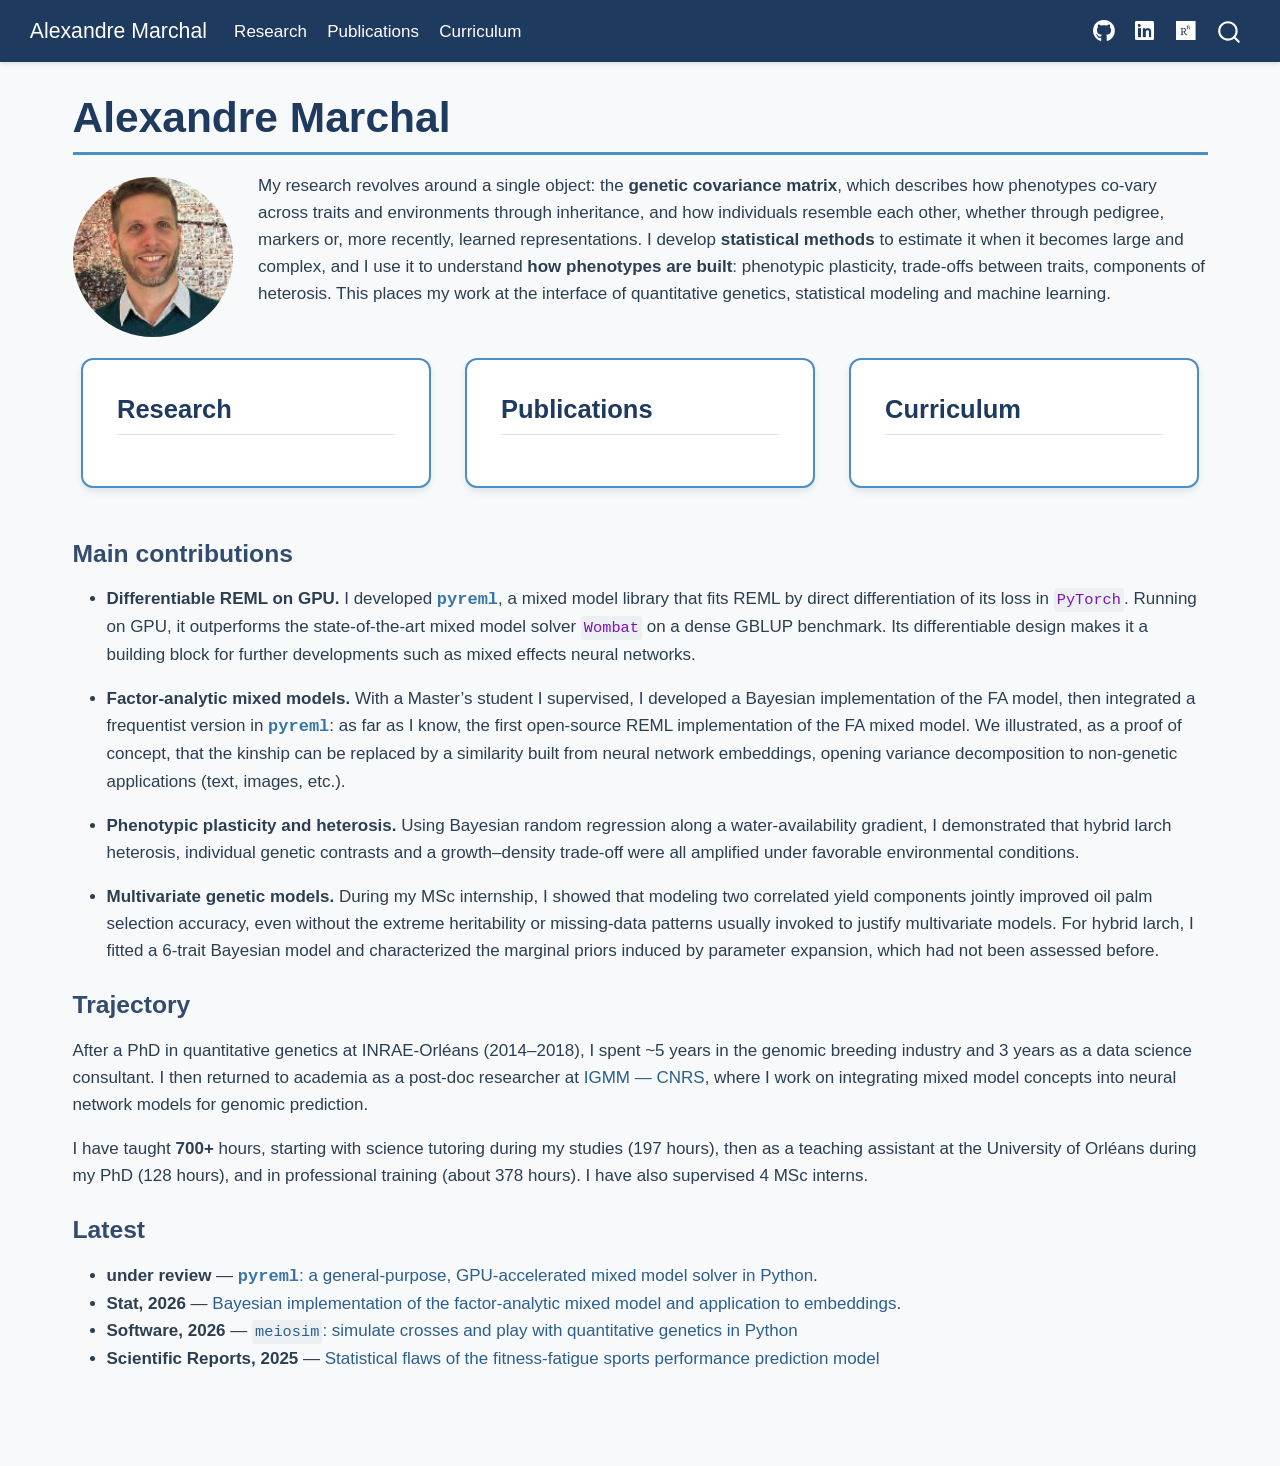
==== index.html @ f5d85fca "Built site for gh-pages" ====
<!DOCTYPE html>
<html xmlns="http://www.w3.org/1999/xhtml" lang="en" xml:lang="en"><head>

<meta charset="utf-8">
<meta name="generator" content="quarto-1.11.9">

<meta name="viewport" content="width=device-width, initial-scale=1.0, user-scalable=yes">


<title>Alexandre Marchal</title>
<style>

span.smallcaps{font-variant: small-caps;}
div.columns{display: flex; gap: 1.5em;}
div.column{flex: auto;}
@media screen {
div.columns{gap: min(4vw, 1.5em);}
div.column{overflow-x: auto;}
}
div.hanging-indent{margin-left: 1.5em; text-indent: -1.5em;}
ul.task-list{list-style: none;}
ul.task-list li input[type="checkbox"] {
width: 0.8em;
margin: 0 0.8em 0.2em -1em;  vertical-align: middle;
}
</style>


<script>const headroomChanged = new CustomEvent("quarto-hrChanged", {
  detail: {},
  bubbles: true,
  cancelable: false,
  composed: false,
});

const announceDismiss = () => {
  const annEl = window.document.getElementById("quarto-announcement");
  if (annEl) {
    annEl.remove();

    const annId = annEl.getAttribute("data-announcement-id");
    window.localStorage.setItem(`quarto-announce-${annId}`, "true");
  }
};

const announceRegister = () => {
  const annEl = window.document.getElementById("quarto-announcement");
  if (annEl) {
    const annId = annEl.getAttribute("data-announcement-id");
    const isDismissed =
      window.localStorage.getItem(`quarto-announce-${annId}`) || false;
    if (isDismissed) {
      announceDismiss();
      return;
    } else {
      annEl.classList.remove("hidden");
    }

    const actionEl = annEl.querySelector(".quarto-announcement-action");
    if (actionEl) {
      actionEl.addEventListener("click", function (e) {
        e.preventDefault();
        // Hide the bar immediately
        announceDismiss();
      });
    }
  }
};

window.document.addEventListener("DOMContentLoaded", function () {
  let init = false;

  announceRegister();

  // Manage the back to top button, if one is present.
  let lastScrollTop = window.pageYOffset || document.documentElement.scrollTop;
  const scrollDownBuffer = 5;
  const scrollUpBuffer = 35;
  const btn = document.getElementById("quarto-back-to-top");
  const hideBackToTop = () => {
    btn.style.display = "none";
  };
  const showBackToTop = () => {
    btn.style.display = "inline-block";
  };
  if (btn) {
    window.document.addEventListener(
      "scroll",
      function () {
        const currentScrollTop =
          window.pageYOffset || document.documentElement.scrollTop;

        // Shows and hides the button 'intelligently' as the user scrolls
        if (currentScrollTop - scrollDownBuffer > lastScrollTop) {
          hideBackToTop();
          lastScrollTop = currentScrollTop <= 0 ? 0 : currentScrollTop;
        } else if (currentScrollTop < lastScrollTop - scrollUpBuffer) {
          showBackToTop();
          lastScrollTop = currentScrollTop <= 0 ? 0 : currentScrollTop;
        }

        // Show the button at the bottom, hides it at the top
        if (currentScrollTop <= 0) {
          hideBackToTop();
        } else if (
          window.innerHeight + currentScrollTop >=
          document.body.offsetHeight
        ) {
          showBackToTop();
        }
      },
      false
    );
  }

  function throttle(func, wait) {
    var timeout;
    return function () {
      const context = this;
      const args = arguments;
      const later = function () {
        clearTimeout(timeout);
        timeout = null;
        func.apply(context, args);
      };

      if (!timeout) {
        timeout = setTimeout(later, wait);
      }
    };
  }

  function headerOffset() {
    // Set an offset if there is are fixed top navbar
    const headerEl = window.document.querySelector("header.fixed-top");
    if (headerEl) {
      return headerEl.clientHeight;
    } else {
      return 0;
    }
  }

  function footerOffset() {
    const footerEl = window.document.querySelector("footer.footer");
    if (footerEl) {
      return footerEl.clientHeight;
    } else {
      return 0;
    }
  }

  function dashboardOffset() {
    const dashboardNavEl = window.document.getElementById(
      "quarto-dashboard-header"
    );
    if (dashboardNavEl !== null) {
      return dashboardNavEl.clientHeight;
    } else {
      return 0;
    }
  }

  function updateDocumentOffsetWithoutAnimation() {
    updateDocumentOffset(false);
  }

  function updateDocumentOffset(animated) {
    // set body offset
    const topOffset = headerOffset();
    const bodyOffset = topOffset + footerOffset() + dashboardOffset();
    const bodyEl = window.document.body;
    bodyEl.setAttribute("data-bs-offset", topOffset);
    bodyEl.style.paddingTop = topOffset + "px";

    // deal with sidebar offsets
    const sidebars = window.document.querySelectorAll(
      ".sidebar, .headroom-target"
    );
    sidebars.forEach((sidebar) => {
      if (!animated) {
        sidebar.classList.add("notransition");
        // Remove the no transition class after the animation has time to complete
        setTimeout(function () {
          sidebar.classList.remove("notransition");
        }, 201);
      }

      if (window.Headroom && sidebar.classList.contains("sidebar-unpinned")) {
        sidebar.style.top = "0";
        sidebar.style.maxHeight = "100vh";
      } else {
        sidebar.style.top = topOffset + "px";
        sidebar.style.maxHeight = "calc(100vh - " + topOffset + "px)";
      }
    });

    // allow space for footer
    const mainContainer = window.document.querySelector(".quarto-container");
    if (mainContainer) {
      mainContainer.style.minHeight = "calc(100vh - " + bodyOffset + "px)";
    }

    // link offset
    let linkStyle = window.document.querySelector("#quarto-target-style");
    if (!linkStyle) {
      linkStyle = window.document.createElement("style");
      linkStyle.setAttribute("id", "quarto-target-style");
      window.document.head.appendChild(linkStyle);
    }
    while (linkStyle.firstChild) {
      linkStyle.removeChild(linkStyle.firstChild);
    }
    if (topOffset > 0) {
      linkStyle.appendChild(
        window.document.createTextNode(`
      section:target::before {
        content: "";
        display: block;
        height: ${topOffset}px;
        margin: -${topOffset}px 0 0;
      }`)
      );
    }
    if (init) {
      window.dispatchEvent(headroomChanged);
    }
    init = true;
  }

  // initialize headroom
  var header = window.document.querySelector("#quarto-header");
  if (header && window.Headroom) {
    const headroom = new window.Headroom(header, {
      tolerance: 5,
      onPin: function () {
        const sidebars = window.document.querySelectorAll(
          ".sidebar, .headroom-target"
        );
        sidebars.forEach((sidebar) => {
          sidebar.classList.remove("sidebar-unpinned");
        });
        updateDocumentOffset();
      },
      onUnpin: function () {
        const sidebars = window.document.querySelectorAll(
          ".sidebar, .headroom-target"
        );
        sidebars.forEach((sidebar) => {
          sidebar.classList.add("sidebar-unpinned");
        });
        updateDocumentOffset();
      },
    });
    headroom.init();

    let frozen = false;
    window.quartoToggleHeadroom = function () {
      if (frozen) {
        headroom.unfreeze();
        frozen = false;
      } else {
        headroom.freeze();
        frozen = true;
      }
    };
  }

  window.addEventListener(
    "hashchange",
    function (e) {
      if (
        getComputedStyle(document.documentElement).scrollBehavior !== "smooth"
      ) {
        window.scrollTo(0, window.pageYOffset - headerOffset());
      }
    },
    false
  );

  // Observe size changed for the header
  const headerEl = window.document.querySelector("header.fixed-top");
  if (headerEl && window.ResizeObserver) {
    const observer = new window.ResizeObserver(() => {
      setTimeout(updateDocumentOffsetWithoutAnimation, 0);
    });
    observer.observe(headerEl, {
      attributes: true,
      childList: true,
      characterData: true,
    });
  } else {
    window.addEventListener(
      "resize",
      throttle(updateDocumentOffsetWithoutAnimation, 50)
    );
  }
  setTimeout(updateDocumentOffsetWithoutAnimation, 250);

  // fixup index.html links if we aren't on the filesystem
  if (window.location.protocol !== "file:") {
    const links = window.document.querySelectorAll("a");
    for (let i = 0; i < links.length; i++) {
      if (links[i].href) {
        links[i].dataset.originalHref = links[i].href;
        // only strip index.html at the end of the path (optionally followed
        // by a query or fragment) so that files like index.html.md
        // (alternate-format twins) are left alone (#14667)
        links[i].href = links[i].href.replace(/\/index\.html(?=[?#]|$)/, "/");
      }
    }

    // Fixup any sharing links that require urls
    // Append url to any sharing urls
    const sharingLinks = window.document.querySelectorAll(
      "a.sidebar-tools-main-item, a.quarto-navigation-tool, a.quarto-navbar-tools, a.quarto-navbar-tools-item"
    );
    for (let i = 0; i < sharingLinks.length; i++) {
      const sharingLink = sharingLinks[i];
      const href = sharingLink.getAttribute("href");
      if (href) {
        sharingLink.setAttribute(
          "href",
          href.replace("|url|", window.location.href)
        );
      }
    }

    // Scroll the active navigation item into view, if necessary
    const navSidebar = window.document.querySelector("nav#quarto-sidebar");
    if (navSidebar) {
      // Find the active item
      const activeItem = navSidebar.querySelector("li.sidebar-item a.active");
      if (activeItem) {
        // Wait for the scroll height and height to resolve by observing size changes on the
        // nav element that is scrollable
        const resizeObserver = new ResizeObserver((_entries) => {
          // The bottom of the element
          const elBottom = activeItem.offsetTop;
          const viewBottom = navSidebar.scrollTop + navSidebar.clientHeight;

          // The element height and scroll height are the same, then we are still loading
          if (viewBottom !== navSidebar.scrollHeight) {
            // Determine if the item isn't visible and scroll to it
            if (elBottom >= viewBottom) {
              navSidebar.scrollTop = elBottom;
            }

            // stop observing now since we've completed the scroll
            resizeObserver.unobserve(navSidebar);
          }
        });
        resizeObserver.observe(navSidebar);
      }
    }
  }
});
</script>
<script>/*!
 * headroom.js v0.12.0 - Give your page some headroom. Hide your header until you need it
 * Copyright (c) 2020 Nick Williams - http://wicky.nillia.ms/headroom.js
 * License: MIT
 */

!function(t,n){"object"==typeof exports&&"undefined"!=typeof module?module.exports=n():"function"==typeof define&&define.amd?define(n):(t=t||self).Headroom=n()}(this,function(){"use strict";function t(){return"undefined"!=typeof window}function d(t){return function(t){return t&&t.document&&function(t){return 9===t.nodeType}(t.document)}(t)?function(t){var n=t.document,o=n.body,s=n.documentElement;return{scrollHeight:function(){return Math.max(o.scrollHeight,s.scrollHeight,o.offsetHeight,s.offsetHeight,o.clientHeight,s.clientHeight)},height:function(){return t.innerHeight||s.clientHeight||o.clientHeight},scrollY:function(){return void 0!==t.pageYOffset?t.pageYOffset:(s||o.parentNode||o).scrollTop}}}(t):function(t){return{scrollHeight:function(){return Math.max(t.scrollHeight,t.offsetHeight,t.clientHeight)},height:function(){return Math.max(t.offsetHeight,t.clientHeight)},scrollY:function(){return t.scrollTop}}}(t)}function n(t,s,e){var n,o=function(){var n=!1;try{var t={get passive(){n=!0}};window.addEventListener("test",t,t),window.removeEventListener("test",t,t)}catch(t){n=!1}return n}(),i=!1,r=d(t),l=r.scrollY(),a={};function c(){var t=Math.round(r.scrollY()),n=r.height(),o=r.scrollHeight();a.scrollY=t,a.lastScrollY=l,a.direction=l<t?"down":"up",a.distance=Math.abs(t-l),a.isOutOfBounds=t<0||o<t+n,a.top=t<=s.offset[a.direction],a.bottom=o<=t+n,a.toleranceExceeded=a.distance>s.tolerance[a.direction],e(a),l=t,i=!1}function h(){i||(i=!0,n=requestAnimationFrame(c))}var u=!!o&&{passive:!0,capture:!1};return t.addEventListener("scroll",h,u),c(),{destroy:function(){cancelAnimationFrame(n),t.removeEventListener("scroll",h,u)}}}function o(t){return t===Object(t)?t:{down:t,up:t}}function s(t,n){n=n||{},Object.assign(this,s.options,n),this.classes=Object.assign({},s.options.classes,n.classes),this.elem=t,this.tolerance=o(this.tolerance),this.offset=o(this.offset),this.initialised=!1,this.frozen=!1}return s.prototype={constructor:s,init:function(){return s.cutsTheMustard&&!this.initialised&&(this.addClass("initial"),this.initialised=!0,setTimeout(function(t){t.scrollTracker=n(t.scroller,{offset:t.offset,tolerance:t.tolerance},t.update.bind(t))},100,this)),this},destroy:function(){this.initialised=!1,Object.keys(this.classes).forEach(this.removeClass,this),this.scrollTracker.destroy()},unpin:function(){!this.hasClass("pinned")&&this.hasClass("unpinned")||(this.addClass("unpinned"),this.removeClass("pinned"),this.onUnpin&&this.onUnpin.call(this))},pin:function(){this.hasClass("unpinned")&&(this.addClass("pinned"),this.removeClass("unpinned"),this.onPin&&this.onPin.call(this))},freeze:function(){this.frozen=!0,this.addClass("frozen")},unfreeze:function(){this.frozen=!1,this.removeClass("frozen")},top:function(){this.hasClass("top")||(this.addClass("top"),this.removeClass("notTop"),this.onTop&&this.onTop.call(this))},notTop:function(){this.hasClass("notTop")||(this.addClass("notTop"),this.removeClass("top"),this.onNotTop&&this.onNotTop.call(this))},bottom:function(){this.hasClass("bottom")||(this.addClass("bottom"),this.removeClass("notBottom"),this.onBottom&&this.onBottom.call(this))},notBottom:function(){this.hasClass("notBottom")||(this.addClass("notBottom"),this.removeClass("bottom"),this.onNotBottom&&this.onNotBottom.call(this))},shouldUnpin:function(t){return"down"===t.direction&&!t.top&&t.toleranceExceeded},shouldPin:function(t){return"up"===t.direction&&t.toleranceExceeded||t.top},addClass:function(t){this.elem.classList.add.apply(this.elem.classList,this.classes[t].split(" "))},removeClass:function(t){this.elem.classList.remove.apply(this.elem.classList,this.classes[t].split(" "))},hasClass:function(t){return this.classes[t].split(" ").every(function(t){return this.classList.contains(t)},this.elem)},update:function(t){t.isOutOfBounds||!0!==this.frozen&&(t.top?this.top():this.notTop(),t.bottom?this.bottom():this.notBottom(),this.shouldUnpin(t)?this.unpin():this.shouldPin(t)&&this.pin())}},s.options={tolerance:{up:0,down:0},offset:0,scroller:t()?window:null,classes:{frozen:"headroom--frozen",pinned:"headroom--pinned",unpinned:"headroom--unpinned",top:"headroom--top",notTop:"headroom--not-top",bottom:"headroom--bottom",notBottom:"headroom--not-bottom",initial:"headroom"}},s.cutsTheMustard=!!(t()&&function(){}.bind&&"classList"in document.documentElement&&Object.assign&&Object.keys&&requestAnimationFrame),s});
</script>
<script>/*!
 * clipboard.js v2.0.11
 * https://clipboardjs.com/
 *
 * Licensed MIT © Zeno Rocha
 */
!function(t,e){"object"==typeof exports&&"object"==typeof module?module.exports=e():"function"==typeof define&&define.amd?define([],e):"object"==typeof exports?exports.ClipboardJS=e():t.ClipboardJS=e()}(this,function(){return n={686:function(t,e,n){"use strict";n.d(e,{default:function(){return b}});var e=n(279),i=n.n(e),e=n(370),u=n.n(e),e=n(817),r=n.n(e);function c(t){try{return document.execCommand(t)}catch(t){return}}var a=function(t){t=r()(t);return c("cut"),t};function o(t,e){var n,o,t=(n=t,o="rtl"===document.documentElement.getAttribute("dir"),(t=document.createElement("textarea")).style.fontSize="12pt",t.style.border="0",t.style.padding="0",t.style.margin="0",t.style.position="absolute",t.style[o?"right":"left"]="-9999px",o=window.pageYOffset||document.documentElement.scrollTop,t.style.top="".concat(o,"px"),t.setAttribute("readonly",""),t.value=n,t);return e.container.appendChild(t),e=r()(t),c("copy"),t.remove(),e}var f=function(t){var e=1<arguments.length&&void 0!==arguments[1]?arguments[1]:{container:document.body},n="";return"string"==typeof t?n=o(t,e):t instanceof HTMLInputElement&&!["text","search","url","tel","password"].includes(null==t?void 0:t.type)?n=o(t.value,e):(n=r()(t),c("copy")),n};function l(t){return(l="function"==typeof Symbol&&"symbol"==typeof Symbol.iterator?function(t){return typeof t}:function(t){return t&&"function"==typeof Symbol&&t.constructor===Symbol&&t!==Symbol.prototype?"symbol":typeof t})(t)}var s=function(){var t=0<arguments.length&&void 0!==arguments[0]?arguments[0]:{},e=t.action,n=void 0===e?"copy":e,o=t.container,e=t.target,t=t.text;if("copy"!==n&&"cut"!==n)throw new Error('Invalid "action" value, use either "copy" or "cut"');if(void 0!==e){if(!e||"object"!==l(e)||1!==e.nodeType)throw new Error('Invalid "target" value, use a valid Element');if("copy"===n&&e.hasAttribute("disabled"))throw new Error('Invalid "target" attribute. Please use "readonly" instead of "disabled" attribute');if("cut"===n&&(e.hasAttribute("readonly")||e.hasAttribute("disabled")))throw new Error('Invalid "target" attribute. You can\'t cut text from elements with "readonly" or "disabled" attributes')}return t?f(t,{container:o}):e?"cut"===n?a(e):f(e,{container:o}):void 0};function p(t){return(p="function"==typeof Symbol&&"symbol"==typeof Symbol.iterator?function(t){return typeof t}:function(t){return t&&"function"==typeof Symbol&&t.constructor===Symbol&&t!==Symbol.prototype?"symbol":typeof t})(t)}function d(t,e){for(var n=0;n<e.length;n++){var o=e[n];o.enumerable=o.enumerable||!1,o.configurable=!0,"value"in o&&(o.writable=!0),Object.defineProperty(t,o.key,o)}}function y(t,e){return(y=Object.setPrototypeOf||function(t,e){return t.__proto__=e,t})(t,e)}function h(n){var o=function(){if("undefined"==typeof Reflect||!Reflect.construct)return!1;if(Reflect.construct.sham)return!1;if("function"==typeof Proxy)return!0;try{return Date.prototype.toString.call(Reflect.construct(Date,[],function(){})),!0}catch(t){return!1}}();return function(){var t,e=v(n);return t=o?(t=v(this).constructor,Reflect.construct(e,arguments,t)):e.apply(this,arguments),e=this,!(t=t)||"object"!==p(t)&&"function"!=typeof t?function(t){if(void 0!==t)return t;throw new ReferenceError("this hasn't been initialised - super() hasn't been called")}(e):t}}function v(t){return(v=Object.setPrototypeOf?Object.getPrototypeOf:function(t){return t.__proto__||Object.getPrototypeOf(t)})(t)}function m(t,e){t="data-clipboard-".concat(t);if(e.hasAttribute(t))return e.getAttribute(t)}var b=function(){!function(t,e){if("function"!=typeof e&&null!==e)throw new TypeError("Super expression must either be null or a function");t.prototype=Object.create(e&&e.prototype,{constructor:{value:t,writable:!0,configurable:!0}}),e&&y(t,e)}(r,i());var t,e,n,o=h(r);function r(t,e){var n;return function(t){if(!(t instanceof r))throw new TypeError("Cannot call a class as a function")}(this),(n=o.call(this)).resolveOptions(e),n.listenClick(t),n}return t=r,n=[{key:"copy",value:function(t){var e=1<arguments.length&&void 0!==arguments[1]?arguments[1]:{container:document.body};return f(t,e)}},{key:"cut",value:function(t){return a(t)}},{key:"isSupported",value:function(){var t=0<arguments.length&&void 0!==arguments[0]?arguments[0]:["copy","cut"],t="string"==typeof t?[t]:t,e=!!document.queryCommandSupported;return t.forEach(function(t){e=e&&!!document.queryCommandSupported(t)}),e}}],(e=[{key:"resolveOptions",value:function(){var t=0<arguments.length&&void 0!==arguments[0]?arguments[0]:{};this.action="function"==typeof t.action?t.action:this.defaultAction,this.target="function"==typeof t.target?t.target:this.defaultTarget,this.text="function"==typeof t.text?t.text:this.defaultText,this.container="object"===p(t.container)?t.container:document.body}},{key:"listenClick",value:function(t){var e=this;this.listener=u()(t,"click",function(t){return e.onClick(t)})}},{key:"onClick",value:function(t){var e=t.delegateTarget||t.currentTarget,n=this.action(e)||"copy",t=s({action:n,container:this.container,target:this.target(e),text:this.text(e)});this.emit(t?"success":"error",{action:n,text:t,trigger:e,clearSelection:function(){e&&e.focus(),window.getSelection().removeAllRanges()}})}},{key:"defaultAction",value:function(t){return m("action",t)}},{key:"defaultTarget",value:function(t){t=m("target",t);if(t)return document.querySelector(t)}},{key:"defaultText",value:function(t){return m("text",t)}},{key:"destroy",value:function(){this.listener.destroy()}}])&&d(t.prototype,e),n&&d(t,n),r}()},828:function(t){var e;"undefined"==typeof Element||Element.prototype.matches||((e=Element.prototype).matches=e.matchesSelector||e.mozMatchesSelector||e.msMatchesSelector||e.oMatchesSelector||e.webkitMatchesSelector),t.exports=function(t,e){for(;t&&9!==t.nodeType;){if("function"==typeof t.matches&&t.matches(e))return t;t=t.parentNode}}},438:function(t,e,n){var u=n(828);function i(t,e,n,o,r){var i=function(e,n,t,o){return function(t){t.delegateTarget=u(t.target,n),t.delegateTarget&&o.call(e,t)}}.apply(this,arguments);return t.addEventListener(n,i,r),{destroy:function(){t.removeEventListener(n,i,r)}}}t.exports=function(t,e,n,o,r){return"function"==typeof t.addEventListener?i.apply(null,arguments):"function"==typeof n?i.bind(null,document).apply(null,arguments):("string"==typeof t&&(t=document.querySelectorAll(t)),Array.prototype.map.call(t,function(t){return i(t,e,n,o,r)}))}},879:function(t,n){n.node=function(t){return void 0!==t&&t instanceof HTMLElement&&1===t.nodeType},n.nodeList=function(t){var e=Object.prototype.toString.call(t);return void 0!==t&&("[object NodeList]"===e||"[object HTMLCollection]"===e)&&"length"in t&&(0===t.length||n.node(t[0]))},n.string=function(t){return"string"==typeof t||t instanceof String},n.fn=function(t){return"[object Function]"===Object.prototype.toString.call(t)}},370:function(t,e,n){var f=n(879),l=n(438);t.exports=function(t,e,n){if(!t&&!e&&!n)throw new Error("Missing required arguments");if(!f.string(e))throw new TypeError("Second argument must be a String");if(!f.fn(n))throw new TypeError("Third argument must be a Function");if(f.node(t))return c=e,a=n,(u=t).addEventListener(c,a),{destroy:function(){u.removeEventListener(c,a)}};if(f.nodeList(t))return o=t,r=e,i=n,Array.prototype.forEach.call(o,function(t){t.addEventListener(r,i)}),{destroy:function(){Array.prototype.forEach.call(o,function(t){t.removeEventListener(r,i)})}};if(f.string(t))return t=t,e=e,n=n,l(document.body,t,e,n);throw new TypeError("First argument must be a String, HTMLElement, HTMLCollection, or NodeList");var o,r,i,u,c,a}},817:function(t){t.exports=function(t){var e,n="SELECT"===t.nodeName?(t.focus(),t.value):"INPUT"===t.nodeName||"TEXTAREA"===t.nodeName?((e=t.hasAttribute("readonly"))||t.setAttribute("readonly",""),t.select(),t.setSelectionRange(0,t.value.length),e||t.removeAttribute("readonly"),t.value):(t.hasAttribute("contenteditable")&&t.focus(),n=window.getSelection(),(e=document.createRange()).selectNodeContents(t),n.removeAllRanges(),n.addRange(e),n.toString());return n}},279:function(t){function e(){}e.prototype={on:function(t,e,n){var o=this.e||(this.e={});return(o[t]||(o[t]=[])).push({fn:e,ctx:n}),this},once:function(t,e,n){var o=this;function r(){o.off(t,r),e.apply(n,arguments)}return r._=e,this.on(t,r,n)},emit:function(t){for(var e=[].slice.call(arguments,1),n=((this.e||(this.e={}))[t]||[]).slice(),o=0,r=n.length;o<r;o++)n[o].fn.apply(n[o].ctx,e);return this},off:function(t,e){var n=this.e||(this.e={}),o=n[t],r=[];if(o&&e)for(var i=0,u=o.length;i<u;i++)o[i].fn!==e&&o[i].fn._!==e&&r.push(o[i]);return r.length?n[t]=r:delete n[t],this}},t.exports=e,t.exports.TinyEmitter=e}},r={},o.n=function(t){var e=t&&t.__esModule?function(){return t.default}:function(){return t};return o.d(e,{a:e}),e},o.d=function(t,e){for(var n in e)o.o(e,n)&&!o.o(t,n)&&Object.defineProperty(t,n,{enumerable:!0,get:e[n]})},o.o=function(t,e){return Object.prototype.hasOwnProperty.call(t,e)},o(686).default;function o(t){if(r[t])return r[t].exports;var e=r[t]={exports:{}};return n[t](e,e.exports,o),e.exports}var n,r});</script>
<script>/*! @algolia/autocomplete-js 1.19.1 | MIT License | © Algolia, Inc. and contributors | https://github.com/algolia/autocomplete */
!function(e,t){"object"==typeof exports&&"undefined"!=typeof module?t(exports):"function"==typeof define&&define.amd?define(["exports"],t):t((e="undefined"!=typeof globalThis?globalThis:e||self)["@algolia/autocomplete-js"]={})}(this,(function(e){"use strict";function t(e,t){var n=Object.keys(e);if(Object.getOwnPropertySymbols){var r=Object.getOwnPropertySymbols(e);t&&(r=r.filter((function(t){return Object.getOwnPropertyDescriptor(e,t).enumerable}))),n.push.apply(n,r)}return n}function n(e){for(var n=1;n<arguments.length;n++){var r=null!=arguments[n]?arguments[n]:{};n%2?t(Object(r),!0).forEach((function(t){o(e,t,r[t])})):Object.getOwnPropertyDescriptors?Object.defineProperties(e,Object.getOwnPropertyDescriptors(r)):t(Object(r)).forEach((function(t){Object.defineProperty(e,t,Object.getOwnPropertyDescriptor(r,t))}))}return e}function r(e){return r="function"==typeof Symbol&&"symbol"==typeof Symbol.iterator?function(e){return typeof e}:function(e){return e&&"function"==typeof Symbol&&e.constructor===Symbol&&e!==Symbol.prototype?"symbol":typeof e},r(e)}function o(e,t,n){return(t=function(e){var t=function(e,t){if("object"!=typeof e||null===e)return e;var n=e[Symbol.toPrimitive];if(void 0!==n){var r=n.call(e,t||"default");if("object"!=typeof r)return r;throw new TypeError("@@toPrimitive must return a primitive value.")}return("string"===t?String:Number)(e)}(e,"string");return"symbol"==typeof t?t:String(t)}(t))in e?Object.defineProperty(e,t,{value:n,enumerable:!0,configurable:!0,writable:!0}):e[t]=n,e}function i(){return i=Object.assign?Object.assign.bind():function(e){for(var t=1;t<arguments.length;t++){var n=arguments[t];for(var r in n)Object.prototype.hasOwnProperty.call(n,r)&&(e[r]=n[r])}return e},i.apply(this,arguments)}function u(e,t){if(null==e)return{};var n,r,o=function(e,t){if(null==e)return{};var n,r,o={},i=Object.keys(e);for(r=0;r<i.length;r++)n=i[r],t.indexOf(n)>=0||(o[n]=e[n]);return o}(e,t);if(Object.getOwnPropertySymbols){var i=Object.getOwnPropertySymbols(e);for(r=0;r<i.length;r++)n=i[r],t.indexOf(n)>=0||Object.prototype.propertyIsEnumerable.call(e,n)&&(o[n]=e[n])}return o}function a(e,t){return function(e){if(Array.isArray(e))return e}(e)||function(e,t){var n=null==e?null:"undefined"!=typeof Symbol&&e[Symbol.iterator]||e["@@iterator"];if(null!=n){var r,o,i,u,a=[],l=!0,c=!1;try{if(i=(n=n.call(e)).next,0===t){if(Object(n)!==n)return;l=!1}else for(;!(l=(r=i.call(n)).done)&&(a.push(r.value),a.length!==t);l=!0);}catch(e){c=!0,o=e}finally{try{if(!l&&null!=n.return&&(u=n.return(),Object(u)!==u))return}finally{if(c)throw o}}return a}}(e,t)||c(e,t)||function(){throw new TypeError("Invalid attempt to destructure non-iterable instance.\nIn order to be iterable, non-array objects must have a [Symbol.iterator]() method.")}()}function l(e){return function(e){if(Array.isArray(e))return s(e)}(e)||function(e){if("undefined"!=typeof Symbol&&null!=e[Symbol.iterator]||null!=e["@@iterator"])return Array.from(e)}(e)||c(e)||function(){throw new TypeError("Invalid attempt to spread non-iterable instance.\nIn order to be iterable, non-array objects must have a [Symbol.iterator]() method.")}()}function c(e,t){if(e){if("string"==typeof e)return s(e,t);var n=Object.prototype.toString.call(e).slice(8,-1);return"Object"===n&&e.constructor&&(n=e.constructor.name),"Map"===n||"Set"===n?Array.from(e):"Arguments"===n||/^(?:Ui|I)nt(?:8|16|32)(?:Clamped)?Array$/.test(n)?s(e,t):void 0}}function s(e,t){(null==t||t>e.length)&&(t=e.length);for(var n=0,r=new Array(t);n<t;n++)r[n]=e[n];return r}function f(e){return{current:e}}function p(e,t){var n=void 0;return function(){for(var r=arguments.length,o=new Array(r),i=0;i<r;i++)o[i]=arguments[i];n&&clearTimeout(n),n=setTimeout((function(){return e.apply(void 0,o)}),t)}}function m(e){return e.reduce((function(e,t){return e.concat(t)}),[])}var v=0;function d(){return"autocomplete-".concat(v++)}function y(e,t){return t.reduce((function(e,t){return e&&e[t]}),e)}function b(e){return 0===e.collections.length?0:e.collections.reduce((function(e,t){return e+t.items.length}),0)}function g(e){return e!==Object(e)}function h(e,t){if(e===t)return!0;if(g(e)||g(t)||"function"==typeof e||"function"==typeof t)return e===t;if(Object.keys(e).length!==Object.keys(t).length)return!1;for(var n=0,r=Object.keys(e);n<r.length;n++){var o=r[n];if(!(o in t))return!1;if(!h(e[o],t[o]))return!1}return!0}var _=function(){};var O="1.19.1",S=[{segment:"autocomplete-core",version:O}];function j(e){var t=e.item,n=e.items,r=void 0===n?[]:n;return{index:t.__autocomplete_indexName,items:[t],positions:[1+r.findIndex((function(e){return e.objectID===t.objectID}))],queryID:t.__autocomplete_queryID,algoliaSource:["autocomplete"]}}function P(e,t){return function(e){if(Array.isArray(e))return e}(e)||function(e,t){var n=null==e?null:"undefined"!=typeof Symbol&&e[Symbol.iterator]||e["@@iterator"];if(null!=n){var r,o,i,u,a=[],l=!0,c=!1;try{if(i=(n=n.call(e)).next,0===t){if(Object(n)!==n)return;l=!1}else for(;!(l=(r=i.call(n)).done)&&(a.push(r.value),a.length!==t);l=!0);}catch(e){c=!0,o=e}finally{try{if(!l&&null!=n.return&&(u=n.return(),Object(u)!==u))return}finally{if(c)throw o}}return a}}(e,t)||function(e,t){if(!e)return;if("string"==typeof e)return w(e,t);var n=Object.prototype.toString.call(e).slice(8,-1);"Object"===n&&e.constructor&&(n=e.constructor.name);if("Map"===n||"Set"===n)return Array.from(e);if("Arguments"===n||/^(?:Ui|I)nt(?:8|16|32)(?:Clamped)?Array$/.test(n))return w(e,t)}(e,t)||function(){throw new TypeError("Invalid attempt to destructure non-iterable instance.\nIn order to be iterable, non-array objects must have a [Symbol.iterator]() method.")}()}function w(e,t){(null==t||t>e.length)&&(t=e.length);for(var n=0,r=new Array(t);n<t;n++)r[n]=e[n];return r}var I=["items"],A=["items"];function E(e){return E="function"==typeof Symbol&&"symbol"==typeof Symbol.iterator?function(e){return typeof e}:function(e){return e&&"function"==typeof Symbol&&e.constructor===Symbol&&e!==Symbol.prototype?"symbol":typeof e},E(e)}function D(e){return function(e){if(Array.isArray(e))return C(e)}(e)||function(e){if("undefined"!=typeof Symbol&&null!=e[Symbol.iterator]||null!=e["@@iterator"])return Array.from(e)}(e)||function(e,t){if(!e)return;if("string"==typeof e)return C(e,t);var n=Object.prototype.toString.call(e).slice(8,-1);"Object"===n&&e.constructor&&(n=e.constructor.name);if("Map"===n||"Set"===n)return Array.from(e);if("Arguments"===n||/^(?:Ui|I)nt(?:8|16|32)(?:Clamped)?Array$/.test(n))return C(e,t)}(e)||function(){throw new TypeError("Invalid attempt to spread non-iterable instance.\nIn order to be iterable, non-array objects must have a [Symbol.iterator]() method.")}()}function C(e,t){(null==t||t>e.length)&&(t=e.length);for(var n=0,r=new Array(t);n<t;n++)r[n]=e[n];return r}function k(e,t){if(null==e)return{};var n,r,o=function(e,t){if(null==e)return{};var n,r,o={},i=Object.keys(e);for(r=0;r<i.length;r++)n=i[r],t.indexOf(n)>=0||(o[n]=e[n]);return o}(e,t);if(Object.getOwnPropertySymbols){var i=Object.getOwnPropertySymbols(e);for(r=0;r<i.length;r++)n=i[r],t.indexOf(n)>=0||Object.prototype.propertyIsEnumerable.call(e,n)&&(o[n]=e[n])}return o}function x(e,t){var n=Object.keys(e);if(Object.getOwnPropertySymbols){var r=Object.getOwnPropertySymbols(e);t&&(r=r.filter((function(t){return Object.getOwnPropertyDescriptor(e,t).enumerable}))),n.push.apply(n,r)}return n}function N(e){for(var t=1;t<arguments.length;t++){var n=null!=arguments[t]?arguments[t]:{};t%2?x(Object(n),!0).forEach((function(t){T(e,t,n[t])})):Object.getOwnPropertyDescriptors?Object.defineProperties(e,Object.getOwnPropertyDescriptors(n)):x(Object(n)).forEach((function(t){Object.defineProperty(e,t,Object.getOwnPropertyDescriptor(n,t))}))}return e}function T(e,t,n){return(t=function(e){var t=function(e,t){if("object"!==E(e)||null===e)return e;var n=e[Symbol.toPrimitive];if(void 0!==n){var r=n.call(e,t||"default");if("object"!==E(r))return r;throw new TypeError("@@toPrimitive must return a primitive value.")}return("string"===t?String:Number)(e)}(e,"string");return"symbol"===E(t)?t:String(t)}(t))in e?Object.defineProperty(e,t,{value:n,enumerable:!0,configurable:!0,writable:!0}):e[t]=n,e}function q(e){for(var t=arguments.length>1&&void 0!==arguments[1]?arguments[1]:20,n=[],r=0;r<e.objectIDs.length;r+=t)n.push(N(N({},e),{},{objectIDs:e.objectIDs.slice(r,r+t)}));return n}function B(e){return e.map((function(e){var t=e.items,n=k(e,I);return N(N({},n),{},{objectIDs:(null==t?void 0:t.map((function(e){return e.objectID})))||n.objectIDs})}))}function R(e){var t,n,r,o=(t=P((e.version||"").split(".").map(Number),2),n=t[0],r=t[1],n>=3||2===n&&r>=4||1===n&&r>=10);function i(t,n,r){if(o&&void 0!==r){var i=r[0].__autocomplete_algoliaCredentials,u={"X-Algolia-Application-Id":i.appId,"X-Algolia-API-Key":i.apiKey};e.apply(void 0,[t].concat(D(n),[{headers:u}]))}else e.apply(void 0,[t].concat(D(n)))}return{init:function(t,n){e("init",{appId:t,apiKey:n})},setAuthenticatedUserToken:function(t){e("setAuthenticatedUserToken",t)},setUserToken:function(t){e("setUserToken",t)},clickedObjectIDsAfterSearch:function(){for(var e=arguments.length,t=new Array(e),n=0;n<e;n++)t[n]=arguments[n];t.length>0&&i("clickedObjectIDsAfterSearch",B(t),t[0].items)},clickedObjectIDs:function(){for(var e=arguments.length,t=new Array(e),n=0;n<e;n++)t[n]=arguments[n];t.length>0&&i("clickedObjectIDs",B(t),t[0].items)},clickedFilters:function(){for(var t=arguments.length,n=new Array(t),r=0;r<t;r++)n[r]=arguments[r];n.length>0&&e.apply(void 0,["clickedFilters"].concat(n))},convertedObjectIDsAfterSearch:function(){for(var e=arguments.length,t=new Array(e),n=0;n<e;n++)t[n]=arguments[n];t.length>0&&i("convertedObjectIDsAfterSearch",B(t),t[0].items)},convertedObjectIDs:function(){for(var e=arguments.length,t=new Array(e),n=0;n<e;n++)t[n]=arguments[n];t.length>0&&i("convertedObjectIDs",B(t),t[0].items)},convertedFilters:function(){for(var t=arguments.length,n=new Array(t),r=0;r<t;r++)n[r]=arguments[r];n.length>0&&e.apply(void 0,["convertedFilters"].concat(n))},viewedObjectIDs:function(){for(var e=arguments.length,t=new Array(e),n=0;n<e;n++)t[n]=arguments[n];t.length>0&&t.reduce((function(e,t){var n=t.items,r=k(t,A);return[].concat(D(e),D(q(N(N({},r),{},{objectIDs:(null==n?void 0:n.map((function(e){return e.objectID})))||r.objectIDs})).map((function(e){return{items:n,payload:e}}))))}),[]).forEach((function(e){var t=e.items;return i("viewedObjectIDs",[e.payload],t)}))},viewedFilters:function(){for(var t=arguments.length,n=new Array(t),r=0;r<t;r++)n[r]=arguments[r];n.length>0&&e.apply(void 0,["viewedFilters"].concat(n))}}}function L(e){var t=e.items.reduce((function(e,t){var n;return e[t.__autocomplete_indexName]=(null!==(n=e[t.__autocomplete_indexName])&&void 0!==n?n:[]).concat(t),e}),{});return Object.keys(t).map((function(e){return{index:e,items:t[e],algoliaSource:["autocomplete"]}}))}function F(e){return e.objectID&&e.__autocomplete_indexName&&e.__autocomplete_queryID}function U(e){return U="function"==typeof Symbol&&"symbol"==typeof Symbol.iterator?function(e){return typeof e}:function(e){return e&&"function"==typeof Symbol&&e.constructor===Symbol&&e!==Symbol.prototype?"symbol":typeof e},U(e)}function M(e){return function(e){if(Array.isArray(e))return H(e)}(e)||function(e){if("undefined"!=typeof Symbol&&null!=e[Symbol.iterator]||null!=e["@@iterator"])return Array.from(e)}(e)||function(e,t){if(!e)return;if("string"==typeof e)return H(e,t);var n=Object.prototype.toString.call(e).slice(8,-1);"Object"===n&&e.constructor&&(n=e.constructor.name);if("Map"===n||"Set"===n)return Array.from(e);if("Arguments"===n||/^(?:Ui|I)nt(?:8|16|32)(?:Clamped)?Array$/.test(n))return H(e,t)}(e)||function(){throw new TypeError("Invalid attempt to spread non-iterable instance.\nIn order to be iterable, non-array objects must have a [Symbol.iterator]() method.")}()}function H(e,t){(null==t||t>e.length)&&(t=e.length);for(var n=0,r=new Array(t);n<t;n++)r[n]=e[n];return r}function V(e,t){var n=Object.keys(e);if(Object.getOwnPropertySymbols){var r=Object.getOwnPropertySymbols(e);t&&(r=r.filter((function(t){return Object.getOwnPropertyDescriptor(e,t).enumerable}))),n.push.apply(n,r)}return n}function W(e){for(var t=1;t<arguments.length;t++){var n=null!=arguments[t]?arguments[t]:{};t%2?V(Object(n),!0).forEach((function(t){Q(e,t,n[t])})):Object.getOwnPropertyDescriptors?Object.defineProperties(e,Object.getOwnPropertyDescriptors(n)):V(Object(n)).forEach((function(t){Object.defineProperty(e,t,Object.getOwnPropertyDescriptor(n,t))}))}return e}function Q(e,t,n){return(t=function(e){var t=function(e,t){if("object"!==U(e)||null===e)return e;var n=e[Symbol.toPrimitive];if(void 0!==n){var r=n.call(e,t||"default");if("object"!==U(r))return r;throw new TypeError("@@toPrimitive must return a primitive value.")}return("string"===t?String:Number)(e)}(e,"string");return"symbol"===U(t)?t:String(t)}(t))in e?Object.defineProperty(e,t,{value:n,enumerable:!0,configurable:!0,writable:!0}):e[t]=n,e}var K="2.15.0",$="https://cdn.jsdelivr.net/npm/search-insights@".concat(K,"/dist/search-insights.min.js"),z=p((function(e){var t=e.onItemsChange,n=e.items,r=e.insights,o=e.state;t({insights:r,insightsEvents:L({items:n}).map((function(e){return W({eventName:"Items Viewed"},e)})),state:o})}),400);function G(e){var t=function(e){return W({onItemsChange:function(e){var t=e.insights,n=e.insightsEvents,r=e.state;t.viewedObjectIDs.apply(t,M(n.map((function(e){return W(W({},e),{},{algoliaSource:J(e.algoliaSource,r.context)})}))))},onSelect:function(e){var t=e.insights,n=e.insightsEvents,r=e.state;t.clickedObjectIDsAfterSearch.apply(t,M(n.map((function(e){return W(W({},e),{},{algoliaSource:J(e.algoliaSource,r.context)})}))))},onActive:_,__autocomplete_clickAnalytics:!0},e)}(e),n=t.insightsClient,r=t.insightsInitParams,o=t.onItemsChange,i=t.onSelect,u=t.onActive,a=t.__autocomplete_clickAnalytics,l=n;if(n||function(e){if("undefined"!=typeof window)e({window:window})}((function(e){var t=e.window,n=t.AlgoliaAnalyticsObject||"aa";"string"==typeof n&&(l=t[n]),l||(t.AlgoliaAnalyticsObject=n,t[n]||(t[n]=function(){t[n].queue||(t[n].queue=[]);for(var e=arguments.length,r=new Array(e),o=0;o<e;o++)r[o]=arguments[o];t[n].queue.push(r)}),t[n].version=K,l=t[n],function(e){var t="[Autocomplete]: Could not load search-insights.js. Please load it manually following https://alg.li/insights-autocomplete";try{var n=e.document.createElement("script");n.async=!0,n.src=$,n.onerror=function(){console.error(t)},document.body.appendChild(n)}catch(e){console.error(t)}}(t))})),!l)return{};r&&l("init",W({partial:!0},r));var c=R(l),s=f([]),m=p((function(e){var t=e.state;if(t.isOpen){var n=t.collections.reduce((function(e,t){return[].concat(M(e),M(t.items))}),[]).filter(F);h(s.current.map((function(e){return e.objectID})),n.map((function(e){return e.objectID})))||(s.current=n,n.length>0&&z({onItemsChange:o,items:n,insights:c,state:t}))}}),0);return{name:"aa.algoliaInsightsPlugin",subscribe:function(e){var t=e.setContext,n=e.onSelect,r=e.onActive;function o(e){t({algoliaInsightsPlugin:{__algoliaSearchParameters:W(W({},a?{clickAnalytics:!0}:{}),e?{userToken:X(e)}:{}),insights:c}})}l("addAlgoliaAgent","insights-plugin"),o(),l("onUserTokenChange",(function(e){o(e)})),l("getUserToken",null,(function(e,t){o(t)})),n((function(e){var t=e.item,n=e.state,r=e.event,o=e.source;F(t)&&i({state:n,event:r,insights:c,item:t,insightsEvents:[W({eventName:"Item Selected"},j({item:t,items:o.getItems().filter(F)}))]})})),r((function(e){var t=e.item,n=e.source,r=e.state,o=e.event;F(t)&&u({state:r,event:o,insights:c,item:t,insightsEvents:[W({eventName:"Item Active"},j({item:t,items:n.getItems().filter(F)}))]})}))},onStateChange:function(e){var t=e.state;m({state:t})},__autocomplete_pluginOptions:e}}function J(){var e,t=arguments.length>0&&void 0!==arguments[0]?arguments[0]:[],n=arguments.length>1?arguments[1]:void 0;return[].concat(M(t),["autocomplete-internal"],M(null!==(e=n.algoliaInsightsPlugin)&&void 0!==e&&e.__automaticInsights?["autocomplete-automatic"]:[]))}function X(e){return"number"==typeof e?e.toString():e}function Y(e,t){var n=t;return{then:function(t,r){return Y(e.then(ee(t,n,e),ee(r,n,e)),n)},catch:function(t){return Y(e.catch(ee(t,n,e)),n)},finally:function(t){return t&&n.onCancelList.push(t),Y(e.finally(ee(t&&function(){return n.onCancelList=[],t()},n,e)),n)},cancel:function(){n.isCanceled=!0;var e=n.onCancelList;n.onCancelList=[],e.forEach((function(e){e()}))},isCanceled:function(){return!0===n.isCanceled}}}function Z(e){return Y(e,{isCanceled:!1,onCancelList:[]})}function ee(e,t,n){return e?function(n){return t.isCanceled?n:e(n)}:n}var te,ne=!0;function re(e,t,n,r){if(!n)return null;if(e<0&&(null===t||null!==r&&0===t))return n+e;var o=(null===t?-1:t)+e;return o<=-1||o>=n?null===r?null:0:o}function oe(e,t){var n=Object.keys(e);if(Object.getOwnPropertySymbols){var r=Object.getOwnPropertySymbols(e);t&&(r=r.filter((function(t){return Object.getOwnPropertyDescriptor(e,t).enumerable}))),n.push.apply(n,r)}return n}function ie(e){for(var t=1;t<arguments.length;t++){var n=null!=arguments[t]?arguments[t]:{};t%2?oe(Object(n),!0).forEach((function(t){ue(e,t,n[t])})):Object.getOwnPropertyDescriptors?Object.defineProperties(e,Object.getOwnPropertyDescriptors(n)):oe(Object(n)).forEach((function(t){Object.defineProperty(e,t,Object.getOwnPropertyDescriptor(n,t))}))}return e}function ue(e,t,n){return(t=function(e){var t=function(e,t){if("object"!==ae(e)||null===e)return e;var n=e[Symbol.toPrimitive];if(void 0!==n){var r=n.call(e,t||"default");if("object"!==ae(r))return r;throw new TypeError("@@toPrimitive must return a primitive value.")}return("string"===t?String:Number)(e)}(e,"string");return"symbol"===ae(t)?t:String(t)}(t))in e?Object.defineProperty(e,t,{value:n,enumerable:!0,configurable:!0,writable:!0}):e[t]=n,e}function ae(e){return ae="function"==typeof Symbol&&"symbol"==typeof Symbol.iterator?function(e){return typeof e}:function(e){return e&&"function"==typeof Symbol&&e.constructor===Symbol&&e!==Symbol.prototype?"symbol":typeof e},ae(e)}function le(e,t){var n="undefined"!=typeof Symbol&&e[Symbol.iterator]||e["@@iterator"];if(!n){if(Array.isArray(e)||(n=function(e,t){if(!e)return;if("string"==typeof e)return ce(e,t);var n=Object.prototype.toString.call(e).slice(8,-1);"Object"===n&&e.constructor&&(n=e.constructor.name);if("Map"===n||"Set"===n)return Array.from(e);if("Arguments"===n||/^(?:Ui|I)nt(?:8|16|32)(?:Clamped)?Array$/.test(n))return ce(e,t)}(e))||t&&e&&"number"==typeof e.length){n&&(e=n);var r=0,o=function(){};return{s:o,n:function(){return r>=e.length?{done:!0}:{done:!1,value:e[r++]}},e:function(e){throw e},f:o}}throw new TypeError("Invalid attempt to iterate non-iterable instance.\nIn order to be iterable, non-array objects must have a [Symbol.iterator]() method.")}var i,u=!0,a=!1;return{s:function(){n=n.call(e)},n:function(){var e=n.next();return u=e.done,e},e:function(e){a=!0,i=e},f:function(){try{u||null==n.return||n.return()}finally{if(a)throw i}}}}function ce(e,t){(null==t||t>e.length)&&(t=e.length);for(var n=0,r=new Array(t);n<t;n++)r[n]=e[n];return r}var se=function(e,t){var n,r=!1,o=[],i=le(e);try{for(i.s();!(n=i.n()).done;){var u,a,l,c=null===(u=n.value.__autocomplete_pluginOptions)||void 0===u||null===(a=(l=u).awaitSubmit)||void 0===a?void 0:a.call(l);if("number"==typeof c)o.push(c);else if(!0===c){r=!0;break}}}catch(e){i.e(e)}finally{i.f()}return r?t.wait():o.length>0?t.wait(Math.max.apply(Math,o)):void 0};function fe(e){var t=function(e){var t=e.collections.map((function(e){return e.items.length})).reduce((function(e,t,n){var r=(e[n-1]||0)+t;return e.push(r),e}),[]).reduce((function(t,n){return n<=e.activeItemId?t+1:t}),0);return e.collections[t]}(e);if(!t)return null;var n=t.items[function(e){for(var t=e.state,n=e.collection,r=!1,o=0,i=0;!1===r;){var u=t.collections[o];if(u===n){r=!0;break}i+=u.items.length,o++}return t.activeItemId-i}({state:e,collection:t})],r=t.source;return{item:n,itemInputValue:r.getItemInputValue({item:n,state:e}),itemUrl:r.getItemUrl({item:n,state:e}),source:r}}function pe(e,t,n){return[e,null==n?void 0:n.sourceId,t].filter(Boolean).join("-").replace(/\s/g,"")}var me=/((gt|sm)-|galaxy nexus)|samsung[- ]|samsungbrowser/i;function ve(e){return e.nativeEvent||e}function de(e){return de="function"==typeof Symbol&&"symbol"==typeof Symbol.iterator?function(e){return typeof e}:function(e){return e&&"function"==typeof Symbol&&e.constructor===Symbol&&e!==Symbol.prototype?"symbol":typeof e},de(e)}function ye(e,t){var n=Object.keys(e);if(Object.getOwnPropertySymbols){var r=Object.getOwnPropertySymbols(e);t&&(r=r.filter((function(t){return Object.getOwnPropertyDescriptor(e,t).enumerable}))),n.push.apply(n,r)}return n}function be(e,t,n){return(t=function(e){var t=function(e,t){if("object"!==de(e)||null===e)return e;var n=e[Symbol.toPrimitive];if(void 0!==n){var r=n.call(e,t||"default");if("object"!==de(r))return r;throw new TypeError("@@toPrimitive must return a primitive value.")}return("string"===t?String:Number)(e)}(e,"string");return"symbol"===de(t)?t:String(t)}(t))in e?Object.defineProperty(e,t,{value:n,enumerable:!0,configurable:!0,writable:!0}):e[t]=n,e}function ge(e,t,n){var r,o=t.initialState;return{getState:function(){return o},dispatch:function(r,i){var u=function(e){for(var t=1;t<arguments.length;t++){var n=null!=arguments[t]?arguments[t]:{};t%2?ye(Object(n),!0).forEach((function(t){be(e,t,n[t])})):Object.getOwnPropertyDescriptors?Object.defineProperties(e,Object.getOwnPropertyDescriptors(n)):ye(Object(n)).forEach((function(t){Object.defineProperty(e,t,Object.getOwnPropertyDescriptor(n,t))}))}return e}({},o);o=e(o,{type:r,props:t,payload:i}),n({state:o,prevState:u})},pendingRequests:(r=[],{add:function(e){return r.push(e),e.finally((function(){r=r.filter((function(t){return t!==e}))}))},cancelAll:function(){r.forEach((function(e){return e.cancel()}))},isEmpty:function(){return 0===r.length},wait:function(e){return ne?(ne=!1,te=e?Promise.race([Promise.all(r),new Promise((function(t){return setTimeout(t,e)}))]):Promise.all(r),te.then((function(){ne=!0}))):te}})}}function he(e){return he="function"==typeof Symbol&&"symbol"==typeof Symbol.iterator?function(e){return typeof e}:function(e){return e&&"function"==typeof Symbol&&e.constructor===Symbol&&e!==Symbol.prototype?"symbol":typeof e},he(e)}function _e(e,t){var n=Object.keys(e);if(Object.getOwnPropertySymbols){var r=Object.getOwnPropertySymbols(e);t&&(r=r.filter((function(t){return Object.getOwnPropertyDescriptor(e,t).enumerable}))),n.push.apply(n,r)}return n}function Oe(e){for(var t=1;t<arguments.length;t++){var n=null!=arguments[t]?arguments[t]:{};t%2?_e(Object(n),!0).forEach((function(t){Se(e,t,n[t])})):Object.getOwnPropertyDescriptors?Object.defineProperties(e,Object.getOwnPropertyDescriptors(n)):_e(Object(n)).forEach((function(t){Object.defineProperty(e,t,Object.getOwnPropertyDescriptor(n,t))}))}return e}function Se(e,t,n){return(t=function(e){var t=function(e,t){if("object"!==he(e)||null===e)return e;var n=e[Symbol.toPrimitive];if(void 0!==n){var r=n.call(e,t||"default");if("object"!==he(r))return r;throw new TypeError("@@toPrimitive must return a primitive value.")}return("string"===t?String:Number)(e)}(e,"string");return"symbol"===he(t)?t:String(t)}(t))in e?Object.defineProperty(e,t,{value:n,enumerable:!0,configurable:!0,writable:!0}):e[t]=n,e}function je(e){return je="function"==typeof Symbol&&"symbol"==typeof Symbol.iterator?function(e){return typeof e}:function(e){return e&&"function"==typeof Symbol&&e.constructor===Symbol&&e!==Symbol.prototype?"symbol":typeof e},je(e)}function Pe(e){return function(e){if(Array.isArray(e))return we(e)}(e)||function(e){if("undefined"!=typeof Symbol&&null!=e[Symbol.iterator]||null!=e["@@iterator"])return Array.from(e)}(e)||function(e,t){if(!e)return;if("string"==typeof e)return we(e,t);var n=Object.prototype.toString.call(e).slice(8,-1);"Object"===n&&e.constructor&&(n=e.constructor.name);if("Map"===n||"Set"===n)return Array.from(e);if("Arguments"===n||/^(?:Ui|I)nt(?:8|16|32)(?:Clamped)?Array$/.test(n))return we(e,t)}(e)||function(){throw new TypeError("Invalid attempt to spread non-iterable instance.\nIn order to be iterable, non-array objects must have a [Symbol.iterator]() method.")}()}function we(e,t){(null==t||t>e.length)&&(t=e.length);for(var n=0,r=new Array(t);n<t;n++)r[n]=e[n];return r}function Ie(e,t){var n=Object.keys(e);if(Object.getOwnPropertySymbols){var r=Object.getOwnPropertySymbols(e);t&&(r=r.filter((function(t){return Object.getOwnPropertyDescriptor(e,t).enumerable}))),n.push.apply(n,r)}return n}function Ae(e){for(var t=1;t<arguments.length;t++){var n=null!=arguments[t]?arguments[t]:{};t%2?Ie(Object(n),!0).forEach((function(t){Ee(e,t,n[t])})):Object.getOwnPropertyDescriptors?Object.defineProperties(e,Object.getOwnPropertyDescriptors(n)):Ie(Object(n)).forEach((function(t){Object.defineProperty(e,t,Object.getOwnPropertyDescriptor(n,t))}))}return e}function Ee(e,t,n){return(t=function(e){var t=function(e,t){if("object"!==je(e)||null===e)return e;var n=e[Symbol.toPrimitive];if(void 0!==n){var r=n.call(e,t||"default");if("object"!==je(r))return r;throw new TypeError("@@toPrimitive must return a primitive value.")}return("string"===t?String:Number)(e)}(e,"string");return"symbol"===je(t)?t:String(t)}(t))in e?Object.defineProperty(e,t,{value:n,enumerable:!0,configurable:!0,writable:!0}):e[t]=n,e}function De(e,t){var n,r="undefined"!=typeof window?window:{},o=e.plugins||[];return Ae(Ae({debug:!1,openOnFocus:!1,enterKeyHint:void 0,ignoreCompositionEvents:!1,placeholder:"",autoFocus:!1,defaultActiveItemId:null,stallThreshold:300,insights:void 0,environment:r,shouldPanelOpen:function(e){return b(e.state)>0},reshape:function(e){return e.sources}},e),{},{id:null!==(n=e.id)&&void 0!==n?n:d(),plugins:o,initialState:Ae({activeItemId:null,query:"",completion:null,collections:[],isOpen:!1,status:"idle",context:{}},e.initialState),onStateChange:function(t){var n;null===(n=e.onStateChange)||void 0===n||n.call(e,t),o.forEach((function(e){var n;return null===(n=e.onStateChange)||void 0===n?void 0:n.call(e,t)}))},onSubmit:function(t){var n;null===(n=e.onSubmit)||void 0===n||n.call(e,t),o.forEach((function(e){var n;return null===(n=e.onSubmit)||void 0===n?void 0:n.call(e,t)}))},onReset:function(t){var n;null===(n=e.onReset)||void 0===n||n.call(e,t),o.forEach((function(e){var n;return null===(n=e.onReset)||void 0===n?void 0:n.call(e,t)}))},getSources:function(n){return Promise.all([].concat(Pe(o.map((function(e){return e.getSources}))),[e.getSources]).filter(Boolean).map((function(e){return function(e,t){var n=[];return Promise.resolve(e(t)).then((function(e){return Promise.all(e.filter((function(e){return Boolean(e)})).map((function(e){if(e.sourceId,n.includes(e.sourceId))throw new Error("[Autocomplete] The `sourceId` ".concat(JSON.stringify(e.sourceId)," is not unique."));n.push(e.sourceId);var t={getItemInputValue:function(e){return e.state.query},getItemUrl:function(){},onSelect:function(e){(0,e.setIsOpen)(!1)},onActive:_,onResolve:_};Object.keys(t).forEach((function(e){t[e].__default=!0}));var r=ie(ie({},t),e);return Promise.resolve(r)})))}))}(e,n)}))).then((function(e){return m(e)})).then((function(e){return e.map((function(e){return Ae(Ae({},e),{},{onSelect:function(n){e.onSelect(n),t.forEach((function(e){var t;return null===(t=e.onSelect)||void 0===t?void 0:t.call(e,n)}))},onActive:function(n){e.onActive(n),t.forEach((function(e){var t;return null===(t=e.onActive)||void 0===t?void 0:t.call(e,n)}))},onResolve:function(n){e.onResolve(n),t.forEach((function(e){var t;return null===(t=e.onResolve)||void 0===t?void 0:t.call(e,n)}))}})}))}))},navigator:Ae({navigate:function(e){var t=e.itemUrl;r.location.assign(t)},navigateNewTab:function(e){var t=e.itemUrl,n=r.open(t,"_blank","noopener");null==n||n.focus()},navigateNewWindow:function(e){var t=e.itemUrl;r.open(t,"_blank","noopener")}},e.navigator)})}function Ce(e){return Ce="function"==typeof Symbol&&"symbol"==typeof Symbol.iterator?function(e){return typeof e}:function(e){return e&&"function"==typeof Symbol&&e.constructor===Symbol&&e!==Symbol.prototype?"symbol":typeof e},Ce(e)}function ke(e,t){var n=Object.keys(e);if(Object.getOwnPropertySymbols){var r=Object.getOwnPropertySymbols(e);t&&(r=r.filter((function(t){return Object.getOwnPropertyDescriptor(e,t).enumerable}))),n.push.apply(n,r)}return n}function xe(e){for(var t=1;t<arguments.length;t++){var n=null!=arguments[t]?arguments[t]:{};t%2?ke(Object(n),!0).forEach((function(t){Ne(e,t,n[t])})):Object.getOwnPropertyDescriptors?Object.defineProperties(e,Object.getOwnPropertyDescriptors(n)):ke(Object(n)).forEach((function(t){Object.defineProperty(e,t,Object.getOwnPropertyDescriptor(n,t))}))}return e}function Ne(e,t,n){return(t=function(e){var t=function(e,t){if("object"!==Ce(e)||null===e)return e;var n=e[Symbol.toPrimitive];if(void 0!==n){var r=n.call(e,t||"default");if("object"!==Ce(r))return r;throw new TypeError("@@toPrimitive must return a primitive value.")}return("string"===t?String:Number)(e)}(e,"string");return"symbol"===Ce(t)?t:String(t)}(t))in e?Object.defineProperty(e,t,{value:n,enumerable:!0,configurable:!0,writable:!0}):e[t]=n,e}function Te(e){return Te="function"==typeof Symbol&&"symbol"==typeof Symbol.iterator?function(e){return typeof e}:function(e){return e&&"function"==typeof Symbol&&e.constructor===Symbol&&e!==Symbol.prototype?"symbol":typeof e},Te(e)}function qe(e,t){var n=Object.keys(e);if(Object.getOwnPropertySymbols){var r=Object.getOwnPropertySymbols(e);t&&(r=r.filter((function(t){return Object.getOwnPropertyDescriptor(e,t).enumerable}))),n.push.apply(n,r)}return n}function Be(e){for(var t=1;t<arguments.length;t++){var n=null!=arguments[t]?arguments[t]:{};t%2?qe(Object(n),!0).forEach((function(t){Re(e,t,n[t])})):Object.getOwnPropertyDescriptors?Object.defineProperties(e,Object.getOwnPropertyDescriptors(n)):qe(Object(n)).forEach((function(t){Object.defineProperty(e,t,Object.getOwnPropertyDescriptor(n,t))}))}return e}function Re(e,t,n){return(t=function(e){var t=function(e,t){if("object"!==Te(e)||null===e)return e;var n=e[Symbol.toPrimitive];if(void 0!==n){var r=n.call(e,t||"default");if("object"!==Te(r))return r;throw new TypeError("@@toPrimitive must return a primitive value.")}return("string"===t?String:Number)(e)}(e,"string");return"symbol"===Te(t)?t:String(t)}(t))in e?Object.defineProperty(e,t,{value:n,enumerable:!0,configurable:!0,writable:!0}):e[t]=n,e}function Le(e){return function(e){if(Array.isArray(e))return Fe(e)}(e)||function(e){if("undefined"!=typeof Symbol&&null!=e[Symbol.iterator]||null!=e["@@iterator"])return Array.from(e)}(e)||function(e,t){if(!e)return;if("string"==typeof e)return Fe(e,t);var n=Object.prototype.toString.call(e).slice(8,-1);"Object"===n&&e.constructor&&(n=e.constructor.name);if("Map"===n||"Set"===n)return Array.from(e);if("Arguments"===n||/^(?:Ui|I)nt(?:8|16|32)(?:Clamped)?Array$/.test(n))return Fe(e,t)}(e)||function(){throw new TypeError("Invalid attempt to spread non-iterable instance.\nIn order to be iterable, non-array objects must have a [Symbol.iterator]() method.")}()}function Fe(e,t){(null==t||t>e.length)&&(t=e.length);for(var n=0,r=new Array(t);n<t;n++)r[n]=e[n];return r}function Ue(e){return Boolean(e.execute)}function Me(e,t,n){if(o=e,Boolean(null==o?void 0:o.execute)){var r="algolia"===e.requesterId?Object.assign.apply(Object,[{}].concat(Le(Object.keys(n.context).map((function(e){var t;return null===(t=n.context[e])||void 0===t?void 0:t.__algoliaSearchParameters}))))):{};return Be(Be({},e),{},{requests:e.queries.map((function(n){return{query:"algolia"===e.requesterId?Be(Be({},n),{},{params:Be(Be({},r),n.params)}):n,sourceId:t,transformResponse:e.transformResponse}}))})}var o;return{items:e,sourceId:t}}function He(e){var t=e.reduce((function(e,t){if(!Ue(t))return e.push(t),e;var n=t.searchClient,r=t.execute,o=t.requesterId,i=t.requests,u=e.find((function(e){return Ue(t)&&Ue(e)&&e.searchClient===n&&Boolean(o)&&e.requesterId===o}));if(u){var a;(a=u.items).push.apply(a,Le(i))}else{var l={execute:r,requesterId:o,items:i,searchClient:n};e.push(l)}return e}),[]).map((function(e){if(!Ue(e))return Promise.resolve(e);var t=e,n=t.execute,r=t.items;return n({searchClient:t.searchClient,requests:r})}));return Promise.all(t).then((function(e){return m(e)}))}function Ve(e,t,n){return t.map((function(t){var r,o=e.filter((function(e){return e.sourceId===t.sourceId})),i=o.map((function(e){return e.items})),u=o[0].transformResponse,a=u?u({results:r=i,hits:r.map((function(e){return e.hits})).filter(Boolean),facetHits:r.map((function(e){var t;return null===(t=e.facetHits)||void 0===t?void 0:t.map((function(e){return{label:e.value,count:e.count,_highlightResult:{label:{value:e.highlighted}}}}))})).filter(Boolean)}):i;return t.onResolve({source:t,results:i,items:a,state:n.getState()}),a.every(Boolean),'The `getItems` function from source "'.concat(t.sourceId,'" must return an array of items but returned ').concat(JSON.stringify(void 0),".\n\nDid you forget to return items?\n\nSee: https://www.algolia.com/doc/ui-libraries/autocomplete/core-concepts/sources/#param-getitems"),{source:t,items:a}}))}function We(e){return We="function"==typeof Symbol&&"symbol"==typeof Symbol.iterator?function(e){return typeof e}:function(e){return e&&"function"==typeof Symbol&&e.constructor===Symbol&&e!==Symbol.prototype?"symbol":typeof e},We(e)}var Qe=["event","nextState","props","query","refresh","store"];function Ke(e,t){var n=Object.keys(e);if(Object.getOwnPropertySymbols){var r=Object.getOwnPropertySymbols(e);t&&(r=r.filter((function(t){return Object.getOwnPropertyDescriptor(e,t).enumerable}))),n.push.apply(n,r)}return n}function $e(e){for(var t=1;t<arguments.length;t++){var n=null!=arguments[t]?arguments[t]:{};t%2?Ke(Object(n),!0).forEach((function(t){ze(e,t,n[t])})):Object.getOwnPropertyDescriptors?Object.defineProperties(e,Object.getOwnPropertyDescriptors(n)):Ke(Object(n)).forEach((function(t){Object.defineProperty(e,t,Object.getOwnPropertyDescriptor(n,t))}))}return e}function ze(e,t,n){return(t=function(e){var t=function(e,t){if("object"!==We(e)||null===e)return e;var n=e[Symbol.toPrimitive];if(void 0!==n){var r=n.call(e,t||"default");if("object"!==We(r))return r;throw new TypeError("@@toPrimitive must return a primitive value.")}return("string"===t?String:Number)(e)}(e,"string");return"symbol"===We(t)?t:String(t)}(t))in e?Object.defineProperty(e,t,{value:n,enumerable:!0,configurable:!0,writable:!0}):e[t]=n,e}function Ge(e,t){if(null==e)return{};var n,r,o=function(e,t){if(null==e)return{};var n,r,o={},i=Object.keys(e);for(r=0;r<i.length;r++)n=i[r],t.indexOf(n)>=0||(o[n]=e[n]);return o}(e,t);if(Object.getOwnPropertySymbols){var i=Object.getOwnPropertySymbols(e);for(r=0;r<i.length;r++)n=i[r],t.indexOf(n)>=0||Object.prototype.propertyIsEnumerable.call(e,n)&&(o[n]=e[n])}return o}var Je,Xe,Ye,Ze=null,et=(Je=-1,Xe=-1,Ye=void 0,function(e){var t=++Je;return Promise.resolve(e).then((function(e){return Ye&&t<Xe?Ye:(Xe=t,Ye=e,e)}))});function tt(e){var t=e.event,n=e.nextState,r=void 0===n?{}:n,o=e.props,i=e.query,u=e.refresh,a=e.store,l=Ge(e,Qe);Ze&&o.environment.clearTimeout(Ze);var c=l.setCollections,s=l.setIsOpen,f=l.setQuery,p=l.setActiveItemId,v=l.setStatus,d=l.setContext;if(f(i),p(o.defaultActiveItemId),!i&&!1===o.openOnFocus){var y,b=a.getState().collections.map((function(e){return $e($e({},e),{},{items:[]})}));v("idle"),c(b),s(null!==(y=r.isOpen)&&void 0!==y?y:o.shouldPanelOpen({state:a.getState()}));var g=Z(et(b).then((function(){return Promise.resolve()})));return a.pendingRequests.add(g)}v("loading"),Ze=o.environment.setTimeout((function(){v("stalled")}),o.stallThreshold);var h=Z(et(o.getSources($e({query:i,refresh:u,state:a.getState()},l)).then((function(e){return Promise.all(e.map((function(e){return Promise.resolve(e.getItems($e({query:i,refresh:u,state:a.getState()},l))).then((function(t){return Me(t,e.sourceId,a.getState())}))}))).then(He).then((function(t){var n,r=t.some((function(e){return function(e){return!Array.isArray(e)&&Boolean(null==e?void 0:e._automaticInsights)}(e.items)}));r&&d({algoliaInsightsPlugin:$e($e({},(null===(n=a.getState().context)||void 0===n?void 0:n.algoliaInsightsPlugin)||{}),{},{__automaticInsights:r})});return Ve(t,e,a)})).then((function(e){return function(e){var t=e.collections,n=e.props,r=e.state,o=t.reduce((function(e,t){return xe(xe({},e),{},Ne({},t.source.sourceId,xe(xe({},t.source),{},{getItems:function(){return m(t.items)}})))}),{}),i=n.plugins.reduce((function(e,t){return t.reshape?t.reshape(e):e}),{sourcesBySourceId:o,state:r}).sourcesBySourceId;return m(n.reshape({sourcesBySourceId:i,sources:Object.values(i),state:r})).filter(Boolean).map((function(e){return{source:e,items:e.getItems()}}))}({collections:e,props:o,state:a.getState()})}))})))).then((function(e){var n;v("idle"),c(e);var f=o.shouldPanelOpen({state:a.getState()});s(null!==(n=r.isOpen)&&void 0!==n?n:o.openOnFocus&&!i&&f||f);var p=fe(a.getState());if(null!==a.getState().activeItemId&&p){var m=p.item,d=p.itemInputValue,y=p.itemUrl,b=p.source;b.onActive($e({event:t,item:m,itemInputValue:d,itemUrl:y,refresh:u,source:b,state:a.getState()},l))}})).finally((function(){v("idle"),Ze&&o.environment.clearTimeout(Ze)}));return a.pendingRequests.add(h)}function nt(e){return nt="function"==typeof Symbol&&"symbol"==typeof Symbol.iterator?function(e){return typeof e}:function(e){return e&&"function"==typeof Symbol&&e.constructor===Symbol&&e!==Symbol.prototype?"symbol":typeof e},nt(e)}var rt=["event","props","refresh","store"];function ot(e,t){var n=Object.keys(e);if(Object.getOwnPropertySymbols){var r=Object.getOwnPropertySymbols(e);t&&(r=r.filter((function(t){return Object.getOwnPropertyDescriptor(e,t).enumerable}))),n.push.apply(n,r)}return n}function it(e){for(var t=1;t<arguments.length;t++){var n=null!=arguments[t]?arguments[t]:{};t%2?ot(Object(n),!0).forEach((function(t){ut(e,t,n[t])})):Object.getOwnPropertyDescriptors?Object.defineProperties(e,Object.getOwnPropertyDescriptors(n)):ot(Object(n)).forEach((function(t){Object.defineProperty(e,t,Object.getOwnPropertyDescriptor(n,t))}))}return e}function ut(e,t,n){return(t=function(e){var t=function(e,t){if("object"!==nt(e)||null===e)return e;var n=e[Symbol.toPrimitive];if(void 0!==n){var r=n.call(e,t||"default");if("object"!==nt(r))return r;throw new TypeError("@@toPrimitive must return a primitive value.")}return("string"===t?String:Number)(e)}(e,"string");return"symbol"===nt(t)?t:String(t)}(t))in e?Object.defineProperty(e,t,{value:n,enumerable:!0,configurable:!0,writable:!0}):e[t]=n,e}function at(e,t){if(null==e)return{};var n,r,o=function(e,t){if(null==e)return{};var n,r,o={},i=Object.keys(e);for(r=0;r<i.length;r++)n=i[r],t.indexOf(n)>=0||(o[n]=e[n]);return o}(e,t);if(Object.getOwnPropertySymbols){var i=Object.getOwnPropertySymbols(e);for(r=0;r<i.length;r++)n=i[r],t.indexOf(n)>=0||Object.prototype.propertyIsEnumerable.call(e,n)&&(o[n]=e[n])}return o}function lt(e){return lt="function"==typeof Symbol&&"symbol"==typeof Symbol.iterator?function(e){return typeof e}:function(e){return e&&"function"==typeof Symbol&&e.constructor===Symbol&&e!==Symbol.prototype?"symbol":typeof e},lt(e)}var ct=["props","refresh","store"],st=["inputElement","formElement","panelElement"],ft=["inputElement"],pt=["inputElement","maxLength"],mt=["source"],vt=["item","source"];function dt(e,t){var n=Object.keys(e);if(Object.getOwnPropertySymbols){var r=Object.getOwnPropertySymbols(e);t&&(r=r.filter((function(t){return Object.getOwnPropertyDescriptor(e,t).enumerable}))),n.push.apply(n,r)}return n}function yt(e){for(var t=1;t<arguments.length;t++){var n=null!=arguments[t]?arguments[t]:{};t%2?dt(Object(n),!0).forEach((function(t){bt(e,t,n[t])})):Object.getOwnPropertyDescriptors?Object.defineProperties(e,Object.getOwnPropertyDescriptors(n)):dt(Object(n)).forEach((function(t){Object.defineProperty(e,t,Object.getOwnPropertyDescriptor(n,t))}))}return e}function bt(e,t,n){return(t=function(e){var t=function(e,t){if("object"!==lt(e)||null===e)return e;var n=e[Symbol.toPrimitive];if(void 0!==n){var r=n.call(e,t||"default");if("object"!==lt(r))return r;throw new TypeError("@@toPrimitive must return a primitive value.")}return("string"===t?String:Number)(e)}(e,"string");return"symbol"===lt(t)?t:String(t)}(t))in e?Object.defineProperty(e,t,{value:n,enumerable:!0,configurable:!0,writable:!0}):e[t]=n,e}function gt(e,t){if(null==e)return{};var n,r,o=function(e,t){if(null==e)return{};var n,r,o={},i=Object.keys(e);for(r=0;r<i.length;r++)n=i[r],t.indexOf(n)>=0||(o[n]=e[n]);return o}(e,t);if(Object.getOwnPropertySymbols){var i=Object.getOwnPropertySymbols(e);for(r=0;r<i.length;r++)n=i[r],t.indexOf(n)>=0||Object.prototype.propertyIsEnumerable.call(e,n)&&(o[n]=e[n])}return o}function ht(e){var t=e.props,n=e.refresh,r=e.store,o=gt(e,ct);return{getEnvironmentProps:function(e){var n=e.inputElement,o=e.formElement,i=e.panelElement;function u(e){!r.getState().isOpen&&r.pendingRequests.isEmpty()||e.target===n||!1===[o,i].some((function(t){return n=t,r=e.target,n===r||n.contains(r);var n,r}))&&(r.dispatch("blur",null),t.debug||r.pendingRequests.cancelAll())}return yt({onTouchStart:u,onMouseDown:u,onTouchMove:function(e){!1!==r.getState().isOpen&&n===t.environment.document.activeElement&&e.target!==n&&n.blur()}},gt(e,st))},getRootProps:function(e){return yt({role:"combobox","aria-expanded":r.getState().isOpen,"aria-haspopup":"listbox","aria-controls":r.getState().isOpen?r.getState().collections.map((function(e){var n=e.source;return pe(t.id,"list",n)})).join(" "):void 0,"aria-labelledby":pe(t.id,"label")},e)},getFormProps:function(e){e.inputElement;var i=gt(e,ft),u=function(i){var u;t.onSubmit(yt({event:i,refresh:n,state:r.getState()},o)),r.dispatch("submit",null),null===(u=e.inputElement)||void 0===u||u.blur()};return yt({action:"",noValidate:!0,role:"search",onSubmit:function(e){e.preventDefault();var n=se(t.plugins,r.pendingRequests);void 0!==n?n.then((function(){return u(e)})):u(e)},onReset:function(i){var u;i.preventDefault(),t.onReset(yt({event:i,refresh:n,state:r.getState()},o)),r.dispatch("reset",null),null===(u=e.inputElement)||void 0===u||u.focus()}},i)},getLabelProps:function(e){return yt({htmlFor:pe(t.id,"input"),id:pe(t.id,"label")},e)},getInputProps:function(e){var i;function u(e){(t.openOnFocus||Boolean(r.getState().query))&&tt(yt({event:e,props:t,query:r.getState().completion||r.getState().query,refresh:n,store:r},o)),r.dispatch("focus",null)}var a=e||{};a.inputElement;var l=a.maxLength,c=void 0===l?512:l,s=gt(a,pt),f=fe(r.getState()),p=function(e){return Boolean(e&&e.match(me))}((null===(i=t.environment.navigator)||void 0===i?void 0:i.userAgent)||""),m=t.enterKeyHint||(null!=f&&f.itemUrl&&!p?"go":"search");return yt({"aria-autocomplete":"both","aria-activedescendant":r.getState().isOpen&&null!==r.getState().activeItemId?pe(t.id,"item-".concat(r.getState().activeItemId),null==f?void 0:f.source):void 0,"aria-controls":r.getState().isOpen?r.getState().collections.filter((function(e){return e.items.length>0})).map((function(e){var n=e.source;return pe(t.id,"list",n)})).join(" "):void 0,"aria-labelledby":pe(t.id,"label"),value:r.getState().completion||r.getState().query,id:pe(t.id,"input"),autoComplete:"off",autoCorrect:"off",autoCapitalize:"off",enterKeyHint:m,spellCheck:"false",autoFocus:t.autoFocus,placeholder:t.placeholder,maxLength:c,type:"search",onChange:function(e){var i=e.currentTarget.value;t.ignoreCompositionEvents&&ve(e).isComposing?o.setQuery(i):tt(yt({event:e,props:t,query:i.slice(0,c),refresh:n,store:r},o))},onCompositionEnd:function(e){tt(yt({event:e,props:t,query:e.currentTarget.value.slice(0,c),refresh:n,store:r},o))},onKeyDown:function(e){ve(e).isComposing||function(e){var t=e.event,n=e.props,r=e.refresh,o=e.store,i=at(e,rt);if("ArrowUp"===t.key||"ArrowDown"===t.key){var u=function(){var e=fe(o.getState()),t=n.environment.document.getElementById(pe(n.id,"item-".concat(o.getState().activeItemId),null==e?void 0:e.source));t&&(t.scrollIntoViewIfNeeded?t.scrollIntoViewIfNeeded(!1):t.scrollIntoView(!1))},a=function(){var e=fe(o.getState());if(null!==o.getState().activeItemId&&e){var n=e.item,u=e.itemInputValue,a=e.itemUrl,l=e.source;l.onActive(it({event:t,item:n,itemInputValue:u,itemUrl:a,refresh:r,source:l,state:o.getState()},i))}};t.preventDefault(),!1===o.getState().isOpen&&(n.openOnFocus||Boolean(o.getState().query))?tt(it({event:t,props:n,query:o.getState().query,refresh:r,store:o},i)).then((function(){o.dispatch(t.key,{nextActiveItemId:n.defaultActiveItemId}),a(),setTimeout(u,0)})):(o.dispatch(t.key,{}),a(),u())}else if("Escape"===t.key)t.preventDefault(),o.dispatch(t.key,null),o.pendingRequests.cancelAll();else if("Tab"===t.key)o.dispatch("blur",null),o.pendingRequests.cancelAll();else if("Enter"===t.key){if(null===o.getState().activeItemId||o.getState().collections.every((function(e){return 0===e.items.length}))){var l=se(n.plugins,o.pendingRequests);return void(void 0!==l?l.then(o.pendingRequests.cancelAll):n.debug||o.pendingRequests.cancelAll())}t.preventDefault();var c=fe(o.getState()),s=c.item,f=c.itemInputValue,p=c.itemUrl,m=c.source;if(t.metaKey||t.ctrlKey)void 0!==p&&(m.onSelect(it({event:t,item:s,itemInputValue:f,itemUrl:p,refresh:r,source:m,state:o.getState()},i)),n.navigator.navigateNewTab({itemUrl:p,item:s,state:o.getState()}));else if(t.shiftKey)void 0!==p&&(m.onSelect(it({event:t,item:s,itemInputValue:f,itemUrl:p,refresh:r,source:m,state:o.getState()},i)),n.navigator.navigateNewWindow({itemUrl:p,item:s,state:o.getState()}));else if(t.altKey);else{if(void 0!==p)return m.onSelect(it({event:t,item:s,itemInputValue:f,itemUrl:p,refresh:r,source:m,state:o.getState()},i)),void n.navigator.navigate({itemUrl:p,item:s,state:o.getState()});tt(it({event:t,nextState:{isOpen:!1},props:n,query:f,refresh:r,store:o},i)).then((function(){m.onSelect(it({event:t,item:s,itemInputValue:f,itemUrl:p,refresh:r,source:m,state:o.getState()},i))}))}}}(yt({event:e,props:t,refresh:n,store:r},o))},onFocus:u,onBlur:_,onClick:function(n){e.inputElement!==t.environment.document.activeElement||r.getState().isOpen||u(n)}},s)},getPanelProps:function(e){return yt({onMouseDown:function(e){e.preventDefault()},onMouseLeave:function(){r.dispatch("mouseleave",null)}},e)},getListProps:function(e){var n=e||{},r=n.source,o=gt(n,mt);return yt({role:"listbox","aria-labelledby":pe(t.id,"label"),id:pe(t.id,"list",r)},o)},getItemProps:function(e){var i=e.item,u=e.source,a=gt(e,vt);return yt({id:pe(t.id,"item-".concat(i.__autocomplete_id),u),role:"option","aria-selected":r.getState().activeItemId===i.__autocomplete_id,onMouseMove:function(e){if(i.__autocomplete_id!==r.getState().activeItemId){r.dispatch("mousemove",i.__autocomplete_id);var t=fe(r.getState());if(null!==r.getState().activeItemId&&t){var u=t.item,a=t.itemInputValue,l=t.itemUrl,c=t.source;c.onActive(yt({event:e,item:u,itemInputValue:a,itemUrl:l,refresh:n,source:c,state:r.getState()},o))}}},onMouseDown:function(e){e.preventDefault()},onClick:function(e){var a=u.getItemInputValue({item:i,state:r.getState()}),l=u.getItemUrl({item:i,state:r.getState()});(l?Promise.resolve():tt(yt({event:e,nextState:{isOpen:!1},props:t,query:a,refresh:n,store:r},o))).then((function(){u.onSelect(yt({event:e,item:i,itemInputValue:a,itemUrl:l,refresh:n,source:u,state:r.getState()},o))}))}},a)}}}function _t(e){return _t="function"==typeof Symbol&&"symbol"==typeof Symbol.iterator?function(e){return typeof e}:function(e){return e&&"function"==typeof Symbol&&e.constructor===Symbol&&e!==Symbol.prototype?"symbol":typeof e},_t(e)}function Ot(e,t){var n=Object.keys(e);if(Object.getOwnPropertySymbols){var r=Object.getOwnPropertySymbols(e);t&&(r=r.filter((function(t){return Object.getOwnPropertyDescriptor(e,t).enumerable}))),n.push.apply(n,r)}return n}function St(e){for(var t=1;t<arguments.length;t++){var n=null!=arguments[t]?arguments[t]:{};t%2?Ot(Object(n),!0).forEach((function(t){jt(e,t,n[t])})):Object.getOwnPropertyDescriptors?Object.defineProperties(e,Object.getOwnPropertyDescriptors(n)):Ot(Object(n)).forEach((function(t){Object.defineProperty(e,t,Object.getOwnPropertyDescriptor(n,t))}))}return e}function jt(e,t,n){return(t=function(e){var t=function(e,t){if("object"!==_t(e)||null===e)return e;var n=e[Symbol.toPrimitive];if(void 0!==n){var r=n.call(e,t||"default");if("object"!==_t(r))return r;throw new TypeError("@@toPrimitive must return a primitive value.")}return("string"===t?String:Number)(e)}(e,"string");return"symbol"===_t(t)?t:String(t)}(t))in e?Object.defineProperty(e,t,{value:n,enumerable:!0,configurable:!0,writable:!0}):e[t]=n,e}function Pt(e){var t,n,r,o,i=e.plugins,u=e.options,a=null===(t=((null===(n=u.__autocomplete_metadata)||void 0===n?void 0:n.userAgents)||[])[0])||void 0===t?void 0:t.segment,l=a?jt({},a,Object.keys((null===(r=u.__autocomplete_metadata)||void 0===r?void 0:r.options)||{})):{};return{plugins:i.map((function(e){return{name:e.name,options:Object.keys(e.__autocomplete_pluginOptions||[])}})),options:St({"autocomplete-core":Object.keys(u)},l),ua:S.concat((null===(o=u.__autocomplete_metadata)||void 0===o?void 0:o.userAgents)||[])}}function wt(e){var t,n=e.state;return!1===n.isOpen||null===n.activeItemId?null:(null===(t=fe(n))||void 0===t?void 0:t.itemInputValue)||null}function It(e){return It="function"==typeof Symbol&&"symbol"==typeof Symbol.iterator?function(e){return typeof e}:function(e){return e&&"function"==typeof Symbol&&e.constructor===Symbol&&e!==Symbol.prototype?"symbol":typeof e},It(e)}function At(e,t){var n=Object.keys(e);if(Object.getOwnPropertySymbols){var r=Object.getOwnPropertySymbols(e);t&&(r=r.filter((function(t){return Object.getOwnPropertyDescriptor(e,t).enumerable}))),n.push.apply(n,r)}return n}function Et(e){for(var t=1;t<arguments.length;t++){var n=null!=arguments[t]?arguments[t]:{};t%2?At(Object(n),!0).forEach((function(t){Dt(e,t,n[t])})):Object.getOwnPropertyDescriptors?Object.defineProperties(e,Object.getOwnPropertyDescriptors(n)):At(Object(n)).forEach((function(t){Object.defineProperty(e,t,Object.getOwnPropertyDescriptor(n,t))}))}return e}function Dt(e,t,n){return(t=function(e){var t=function(e,t){if("object"!==It(e)||null===e)return e;var n=e[Symbol.toPrimitive];if(void 0!==n){var r=n.call(e,t||"default");if("object"!==It(r))return r;throw new TypeError("@@toPrimitive must return a primitive value.")}return("string"===t?String:Number)(e)}(e,"string");return"symbol"===It(t)?t:String(t)}(t))in e?Object.defineProperty(e,t,{value:n,enumerable:!0,configurable:!0,writable:!0}):e[t]=n,e}var Ct=function(e,t){switch(t.type){case"setActiveItemId":case"mousemove":return Et(Et({},e),{},{activeItemId:t.payload});case"setQuery":return Et(Et({},e),{},{query:t.payload,completion:null});case"setCollections":return Et(Et({},e),{},{collections:t.payload});case"setIsOpen":return Et(Et({},e),{},{isOpen:t.payload});case"setStatus":return Et(Et({},e),{},{status:t.payload});case"setContext":return Et(Et({},e),{},{context:Et(Et({},e.context),t.payload)});case"ArrowDown":var n=Et(Et({},e),{},{activeItemId:t.payload.hasOwnProperty("nextActiveItemId")?t.payload.nextActiveItemId:re(1,e.activeItemId,b(e),t.props.defaultActiveItemId)});return Et(Et({},n),{},{completion:wt({state:n})});case"ArrowUp":var r=Et(Et({},e),{},{activeItemId:re(-1,e.activeItemId,b(e),t.props.defaultActiveItemId)});return Et(Et({},r),{},{completion:wt({state:r})});case"Escape":return e.isOpen?Et(Et({},e),{},{activeItemId:null,isOpen:!1,completion:null}):Et(Et({},e),{},{activeItemId:null,query:"",status:"idle",collections:[]});case"submit":return Et(Et({},e),{},{activeItemId:null,isOpen:!1,status:"idle"});case"reset":return Et(Et({},e),{},{activeItemId:!0===t.props.openOnFocus?t.props.defaultActiveItemId:null,status:"idle",completion:null,query:""});case"focus":return Et(Et({},e),{},{activeItemId:t.props.defaultActiveItemId,isOpen:(t.props.openOnFocus||Boolean(e.query))&&t.props.shouldPanelOpen({state:e})});case"blur":return t.props.debug?e:Et(Et({},e),{},{isOpen:!1,activeItemId:null});case"mouseleave":return Et(Et({},e),{},{activeItemId:t.props.defaultActiveItemId});default:return"The reducer action ".concat(JSON.stringify(t.type)," is not supported."),e}};function kt(e){return kt="function"==typeof Symbol&&"symbol"==typeof Symbol.iterator?function(e){return typeof e}:function(e){return e&&"function"==typeof Symbol&&e.constructor===Symbol&&e!==Symbol.prototype?"symbol":typeof e},kt(e)}function xt(e,t){var n=Object.keys(e);if(Object.getOwnPropertySymbols){var r=Object.getOwnPropertySymbols(e);t&&(r=r.filter((function(t){return Object.getOwnPropertyDescriptor(e,t).enumerable}))),n.push.apply(n,r)}return n}function Nt(e){for(var t=1;t<arguments.length;t++){var n=null!=arguments[t]?arguments[t]:{};t%2?xt(Object(n),!0).forEach((function(t){Tt(e,t,n[t])})):Object.getOwnPropertyDescriptors?Object.defineProperties(e,Object.getOwnPropertyDescriptors(n)):xt(Object(n)).forEach((function(t){Object.defineProperty(e,t,Object.getOwnPropertyDescriptor(n,t))}))}return e}function Tt(e,t,n){return(t=function(e){var t=function(e,t){if("object"!==kt(e)||null===e)return e;var n=e[Symbol.toPrimitive];if(void 0!==n){var r=n.call(e,t||"default");if("object"!==kt(r))return r;throw new TypeError("@@toPrimitive must return a primitive value.")}return("string"===t?String:Number)(e)}(e,"string");return"symbol"===kt(t)?t:String(t)}(t))in e?Object.defineProperty(e,t,{value:n,enumerable:!0,configurable:!0,writable:!0}):e[t]=n,e}function qt(e){var t=[],n=De(e,t),r=ge(Ct,n,(function(e){var t,r,i=e.prevState,c=e.state;if(n.onStateChange(Nt({prevState:i,state:c,refresh:u,navigator:n.navigator},o)),!l()&&null!==(t=c.context)&&void 0!==t&&null!==(r=t.algoliaInsightsPlugin)&&void 0!==r&&r.__automaticInsights&&!1!==n.insights){var s=G({__autocomplete_clickAnalytics:!1});n.plugins.push(s),a([s])}})),o=function(e){var t=e.store;return{setActiveItemId:function(e){t.dispatch("setActiveItemId",e)},setQuery:function(e){t.dispatch("setQuery",e)},setCollections:function(e){var n=0,r=e.map((function(e){return Oe(Oe({},e),{},{items:m(e.items).map((function(e){return Oe(Oe({},e),{},{__autocomplete_id:n++})}))})}));t.dispatch("setCollections",r)},setIsOpen:function(e){t.dispatch("setIsOpen",e)},setStatus:function(e){t.dispatch("setStatus",e)},setContext:function(e){t.dispatch("setContext",e)}}}({store:r}),i=ht(Nt({props:n,refresh:u,store:r,navigator:n.navigator},o));function u(){return tt(Nt({event:new Event("input"),nextState:{isOpen:r.getState().isOpen},props:n,navigator:n.navigator,query:r.getState().query,refresh:u,store:r},o))}function a(e){e.forEach((function(e){var r;return null===(r=e.subscribe)||void 0===r?void 0:r.call(e,Nt(Nt({},o),{},{navigator:n.navigator,refresh:u,onSelect:function(e){t.push({onSelect:e})},onActive:function(e){t.push({onActive:e})},onResolve:function(e){t.push({onResolve:e})}}))}))}function l(){return n.plugins.some((function(e){return"aa.algoliaInsightsPlugin"===e.name}))}if(n.insights&&!l()){var c="boolean"==typeof n.insights?{}:n.insights;n.plugins.push(G(c))}return a(n.plugins),function(e){var t,n,r=e.metadata,o=e.environment;if(null===(t=o.navigator)||void 0===t||null===(n=t.userAgent)||void 0===n?void 0:n.includes("Algolia Crawler")){var i=o.document.createElement("meta"),u=o.document.querySelector("head");i.name="algolia:metadata",setTimeout((function(){i.content=JSON.stringify(r),u.appendChild(i)}),0)}}({metadata:Pt({plugins:n.plugins,options:e}),environment:n.environment}),Nt(Nt({refresh:u,navigator:n.navigator},i),o)}var Bt=function(e,t,n,r){var o;t[0]=0;for(var i=1;i<t.length;i++){var u=t[i++],a=t[i]?(t[0]|=u?1:2,n[t[i++]]):t[++i];3===u?r[0]=a:4===u?r[1]=Object.assign(r[1]||{},a):5===u?(r[1]=r[1]||{})[t[++i]]=a:6===u?r[1][t[++i]]+=a+"":u?(o=e.apply(a,Bt(e,a,n,["",null])),r.push(o),a[0]?t[0]|=2:(t[i-2]=0,t[i]=o)):r.push(a)}return r},Rt=new Map;function Lt(e){var t=Rt.get(this);return t||(t=new Map,Rt.set(this,t)),(t=Bt(this,t.get(e)||(t.set(e,t=function(e){for(var t,n,r=1,o="",i="",u=[0],a=function(e){1===r&&(e||(o=o.replace(/^\s*\n\s*|\s*\n\s*$/g,"")))?u.push(0,e,o):3===r&&(e||o)?(u.push(3,e,o),r=2):2===r&&"..."===o&&e?u.push(4,e,0):2===r&&o&&!e?u.push(5,0,!0,o):r>=5&&((o||!e&&5===r)&&(u.push(r,0,o,n),r=6),e&&(u.push(r,e,0,n),r=6)),o=""},l=0;l<e.length;l++){l&&(1===r&&a(),a(l));for(var c=0;c<e[l].length;c++)t=e[l][c],1===r?"<"===t?(a(),u=[u],r=3):o+=t:4===r?"--"===o&&">"===t?(r=1,o=""):o=t+o[0]:i?t===i?i="":o+=t:'"'===t||"'"===t?i=t:">"===t?(a(),r=1):r&&("="===t?(r=5,n=o,o=""):"/"===t&&(r<5||">"===e[l][c+1])?(a(),3===r&&(u=u[0]),r=u,(u=u[0]).push(2,0,r),r=0):" "===t||"\t"===t||"\n"===t||"\r"===t?(a(),r=2):o+=t),3===r&&"!--"===o&&(r=4,u=u[0])}return a(),u}(e)),t),arguments,[])).length>1?t:t[0]}var Ft=function(e){var t=e.environment,n=t.document.createElementNS("http://www.w3.org/2000/svg","svg");n.setAttribute("class","aa-ClearIcon"),n.setAttribute("viewBox","0 0 24 24"),n.setAttribute("width","18"),n.setAttribute("height","18"),n.setAttribute("fill","currentColor");var r=t.document.createElementNS("http://www.w3.org/2000/svg","path");return r.setAttribute("d","M5.293 6.707l5.293 5.293-5.293 5.293c-0.391 0.391-0.391 1.024 0 1.414s1.024 0.391 1.414 0l5.293-5.293 5.293 5.293c0.391 0.391 1.024 0.391 1.414 0s0.391-1.024 0-1.414l-5.293-5.293 5.293-5.293c0.391-0.391 0.391-1.024 0-1.414s-1.024-0.391-1.414 0l-5.293 5.293-5.293-5.293c-0.391-0.391-1.024-0.391-1.414 0s-0.391 1.024 0 1.414z"),n.appendChild(r),n};function Ut(e,t){if("string"==typeof t){var n=e.document.querySelector(t);return"The element ".concat(JSON.stringify(t)," is not in the document."),n}return t}function Mt(){for(var e=arguments.length,t=new Array(e),n=0;n<e;n++)t[n]=arguments[n];return t.reduce((function(e,t){return Object.keys(t).forEach((function(n){var r=e[n],o=t[n];r!==o&&(e[n]=[r,o].filter(Boolean).join(" "))})),e}),{})}var Ht=function(e){return e&&"object"===r(e)&&"[object Object]"===Object.prototype.toString.call(e)};function Vt(){for(var e=arguments.length,t=new Array(e),n=0;n<e;n++)t[n]=arguments[n];return t.reduce((function(e,t){return Object.keys(t).forEach((function(n){var r=e[n],o=t[n];Array.isArray(r)&&Array.isArray(o)?e[n]=r.concat.apply(r,l(o)):Ht(r)&&Ht(o)?e[n]=Vt(r,o):e[n]=o})),e}),{})}function Wt(e,t){return Object.entries(e).reduce((function(e,r){var i=a(r,2),u=i[0],l=i[1];return t({key:u,value:l})?n(n({},e),{},o({},u,l)):e}),{})}var Qt=["ontouchstart","ontouchend","ontouchmove","ontouchcancel"];function Kt(e,t,n){e[t]=null===n?"":"number"!=typeof n?n:n+"px"}function $t(e){this._listeners[e.type](e)}function zt(e,t,n){var r,o,i=e[t];if("style"===t)if("string"==typeof n)e.style=n;else if(null===n)e.style="";else for(t in n)i&&n[t]===i[t]||Kt(e.style,t,n[t]);else"o"===t[0]&&"n"===t[1]?(r=t!==(t=t.replace(/Capture$/,"")),((o=t.toLowerCase())in e||Qt.includes(o))&&(t=o),t=t.slice(2),e._listeners||(e._listeners={}),e._listeners[t]=n,n?i||e.addEventListener(t,$t,r):e.removeEventListener(t,$t,r)):"list"!==t&&"tagName"!==t&&"form"!==t&&"type"!==t&&"size"!==t&&"download"!==t&&"href"!==t&&t in e?e[t]=null==n?"":n:"function"!=typeof n&&"dangerouslySetInnerHTML"!==t&&(null==n||!1===n&&!/^ar/.test(t)?e.removeAttribute(t):e.setAttribute(t,n))}function Gt(e){switch(e){case"onChange":return"onInput";case"onCompositionEnd":return"oncompositionend";default:return e}}function Jt(e,t){for(var n in t)zt(e,Gt(n),t[n])}function Xt(e,t){for(var n in t)"o"===n[0]&&"n"===n[1]||zt(e,Gt(n),t[n])}var Yt=["children"];function Zt(e){return function(t,n){var r=n.children,o=void 0===r?[]:r,i=u(n,Yt),a=e.document.createElement(t);return Jt(a,i),a.append.apply(a,l(o)),a}}var en=["autocompleteScopeApi","environment","classNames","getInputProps","getInputPropsCore","isDetached","state"],tn=function(e){var t=e.environment.document.createElementNS("http://www.w3.org/2000/svg","svg");return t.setAttribute("class","aa-LoadingIcon"),t.setAttribute("viewBox","0 0 100 100"),t.setAttribute("width","20"),t.setAttribute("height","20"),t.innerHTML='<circle\n  cx="50"\n  cy="50"\n  fill="none"\n  r="35"\n  stroke="currentColor"\n  stroke-dasharray="164.93361431346415 56.97787143782138"\n  stroke-width="6"\n>\n  <animateTransform\n    attributeName="transform"\n    type="rotate"\n    repeatCount="indefinite"\n    dur="1s"\n    values="0 50 50;90 50 50;180 50 50;360 50 50"\n    keyTimes="0;0.40;0.65;1"\n  />\n</circle>',t},nn=function(e){var t=e.environment,n=t.document.createElementNS("http://www.w3.org/2000/svg","svg");n.setAttribute("class","aa-SubmitIcon"),n.setAttribute("viewBox","0 0 24 24"),n.setAttribute("width","20"),n.setAttribute("height","20"),n.setAttribute("fill","currentColor");var r=t.document.createElementNS("http://www.w3.org/2000/svg","path");return r.setAttribute("d","M16.041 15.856c-0.034 0.026-0.067 0.055-0.099 0.087s-0.060 0.064-0.087 0.099c-1.258 1.213-2.969 1.958-4.855 1.958-1.933 0-3.682-0.782-4.95-2.050s-2.050-3.017-2.050-4.95 0.782-3.682 2.050-4.95 3.017-2.050 4.95-2.050 3.682 0.782 4.95 2.050 2.050 3.017 2.050 4.95c0 1.886-0.745 3.597-1.959 4.856zM21.707 20.293l-3.675-3.675c1.231-1.54 1.968-3.493 1.968-5.618 0-2.485-1.008-4.736-2.636-6.364s-3.879-2.636-6.364-2.636-4.736 1.008-6.364 2.636-2.636 3.879-2.636 6.364 1.008 4.736 2.636 6.364 3.879 2.636 6.364 2.636c2.125 0 4.078-0.737 5.618-1.968l3.675 3.675c0.391 0.391 1.024 0.391 1.414 0s0.391-1.024 0-1.414z"),n.appendChild(r),n};function rn(e){var t=e.autocomplete,r=e.autocompleteScopeApi,o=e.classNames,i=e.environment,a=e.isDetached,l=e.placeholder,c=void 0===l?"Search":l,s=e.propGetters,f=e.setIsModalOpen,p=e.state,m=e.translations,v=Zt(i),d=s.getRootProps(n({state:p,props:t.getRootProps({})},r)),y=v("div",n({class:o.root,ariaLabel:m.detachedSearchButtonTitle},d)),b=v("div",{class:o.detachedContainer,onMouseDown:function(e){e.stopPropagation()}}),g=v("div",{class:o.detachedOverlay,children:[b],onMouseDown:function(){f(!1),t.setIsOpen(!1)}}),h=s.getLabelProps(n({state:p,props:t.getLabelProps({})},r)),_=v("button",{class:o.submitButton,type:"submit",title:m.submitButtonTitle,children:[nn({environment:i})]}),O=v("label",n({class:o.label,children:[_],ariaLabel:m.submitButtonTitle},h)),S=v("button",{class:o.clearButton,type:"reset",title:m.clearButtonTitle,children:[Ft({environment:i})]}),j=v("div",{class:o.loadingIndicator,children:[tn({environment:i})]}),P=function(e){var t=e.autocompleteScopeApi,r=e.environment;e.classNames;var o=e.getInputProps,i=e.getInputPropsCore,a=e.isDetached,l=e.state,c=u(e,en),s=Zt(r)("input",c),f=o(n({state:l,props:i({inputElement:s}),inputElement:s},t));return Jt(s,n(n({},f),{},{onKeyDown:function(e){a&&"Tab"===e.key||f.onKeyDown(e)}})),s}({class:o.input,environment:i,state:p,getInputProps:s.getInputProps,getInputPropsCore:t.getInputProps,autocompleteScopeApi:r,isDetached:a}),w=v("div",{class:o.inputWrapperPrefix,children:[O,j]}),I=v("div",{class:o.inputWrapperSuffix,children:[S]}),A=v("div",{class:o.inputWrapper,children:[P]}),E=s.getFormProps(n({state:p,props:t.getFormProps({inputElement:P})},r)),D=v("form",n({class:o.form,children:[w,A,I]},E)),C=s.getPanelProps(n({state:p,props:t.getPanelProps({})},r)),k=v("div",n({class:o.panel},C)),x=v("div",{class:o.detachedSearchButtonQuery,textContent:p.query}),N=v("div",{class:o.detachedSearchButtonPlaceholder,hidden:Boolean(p.query),textContent:c});if(a){var T=v("div",{class:o.detachedSearchButtonIcon,children:[nn({environment:i})]}),q=v("button",{type:"button",class:o.detachedSearchButton,title:m.detachedSearchButtonTitle,id:h.id,onClick:function(){f(!0)},children:[T,N,x]}),B=v("button",{type:"button",class:o.detachedCancelButton,textContent:m.detachedCancelButtonText,onTouchStart:function(e){e.stopPropagation()},onClick:function(){t.setIsOpen(!1),f(!1)}}),R=v("div",{class:o.detachedFormContainer,children:[D,B]});b.appendChild(R),y.appendChild(q)}else y.appendChild(D);return{detachedContainer:b,detachedOverlay:g,detachedSearchButtonQuery:x,detachedSearchButtonPlaceholder:N,inputWrapper:A,input:P,root:y,form:D,label:O,submitButton:_,clearButton:S,loadingIndicator:j,panel:k}}var on,un,an,ln,cn,sn,fn,pn={},mn=[],vn=/acit|ex(?:s|g|n|p|$)|rph|grid|ows|mnc|ntw|ine[ch]|zoo|^ord|itera/i;function dn(e,t){for(var n in t)e[n]=t[n];return e}function yn(e){var t=e.parentNode;t&&t.removeChild(e)}function bn(e,t,n){var r,o,i,u={};for(i in t)"key"==i?r=t[i]:"ref"==i?o=t[i]:u[i]=t[i];if(arguments.length>2&&(u.children=arguments.length>3?on.call(arguments,2):n),"function"==typeof e&&null!=e.defaultProps)for(i in e.defaultProps)void 0===u[i]&&(u[i]=e.defaultProps[i]);return gn(e,u,r,o,null)}function gn(e,t,n,r,o){var i={type:e,props:t,key:n,ref:r,__k:null,__:null,__b:0,__e:null,__d:void 0,__c:null,__h:null,constructor:void 0,__v:null==o?++an:o};return null==o&&null!=un.vnode&&un.vnode(i),i}function hn(e){return e.children}function _n(e,t){this.props=e,this.context=t}function On(e,t){if(null==t)return e.__?On(e.__,e.__.__k.indexOf(e)+1):null;for(var n;t<e.__k.length;t++)if(null!=(n=e.__k[t])&&null!=n.__e)return n.__e;return"function"==typeof e.type?On(e):null}function Sn(e){var t,n;if(null!=(e=e.__)&&null!=e.__c){for(e.__e=e.__c.base=null,t=0;t<e.__k.length;t++)if(null!=(n=e.__k[t])&&null!=n.__e){e.__e=e.__c.base=n.__e;break}return Sn(e)}}function jn(e){(!e.__d&&(e.__d=!0)&&ln.push(e)&&!Pn.__r++||cn!==un.debounceRendering)&&((cn=un.debounceRendering)||sn)(Pn)}function Pn(){var e,t,n,r,o,i,u,a;for(ln.sort(fn);e=ln.shift();)e.__d&&(t=ln.length,r=void 0,o=void 0,u=(i=(n=e).__v).__e,(a=n.__P)&&(r=[],(o=dn({},i)).__v=i.__v+1,Nn(a,i,o,n.__n,void 0!==a.ownerSVGElement,null!=i.__h?[u]:null,r,null==u?On(i):u,i.__h),Tn(r,i),i.__e!=u&&Sn(i)),ln.length>t&&ln.sort(fn));Pn.__r=0}function wn(e,t,n,r,o,i,u,a,l,c){var s,f,p,m,v,d,y,b=r&&r.__k||mn,g=b.length;for(n.__k=[],s=0;s<t.length;s++)if(null!=(m=n.__k[s]=null==(m=t[s])||"boolean"==typeof m||"function"==typeof m?null:"string"==typeof m||"number"==typeof m||"bigint"==typeof m?gn(null,m,null,null,m):Array.isArray(m)?gn(hn,{children:m},null,null,null):m.__b>0?gn(m.type,m.props,m.key,m.ref?m.ref:null,m.__v):m)){if(m.__=n,m.__b=n.__b+1,null===(p=b[s])||p&&m.key==p.key&&m.type===p.type)b[s]=void 0;else for(f=0;f<g;f++){if((p=b[f])&&m.key==p.key&&m.type===p.type){b[f]=void 0;break}p=null}Nn(e,m,p=p||pn,o,i,u,a,l,c),v=m.__e,(f=m.ref)&&p.ref!=f&&(y||(y=[]),p.ref&&y.push(p.ref,null,m),y.push(f,m.__c||v,m)),null!=v?(null==d&&(d=v),"function"==typeof m.type&&m.__k===p.__k?m.__d=l=In(m,l,e):l=An(e,m,p,b,v,l),"function"==typeof n.type&&(n.__d=l)):l&&p.__e==l&&l.parentNode!=e&&(l=On(p))}for(n.__e=d,s=g;s--;)null!=b[s]&&("function"==typeof n.type&&null!=b[s].__e&&b[s].__e==n.__d&&(n.__d=En(r).nextSibling),Rn(b[s],b[s]));if(y)for(s=0;s<y.length;s++)Bn(y[s],y[++s],y[++s])}function In(e,t,n){for(var r,o=e.__k,i=0;o&&i<o.length;i++)(r=o[i])&&(r.__=e,t="function"==typeof r.type?In(r,t,n):An(n,r,r,o,r.__e,t));return t}function An(e,t,n,r,o,i){var u,a,l;if(void 0!==t.__d)u=t.__d,t.__d=void 0;else if(null==n||o!=i||null==o.parentNode)e:if(null==i||i.parentNode!==e)e.appendChild(o),u=null;else{for(a=i,l=0;(a=a.nextSibling)&&l<r.length;l+=1)if(a==o)break e;e.insertBefore(o,i),u=i}return void 0!==u?u:o.nextSibling}function En(e){var t,n,r;if(null==e.type||"string"==typeof e.type)return e.__e;if(e.__k)for(t=e.__k.length-1;t>=0;t--)if((n=e.__k[t])&&(r=En(n)))return r;return null}function Dn(e,t,n){"-"===t[0]?e.setProperty(t,null==n?"":n):e[t]=null==n?"":"number"!=typeof n||vn.test(t)?n:n+"px"}function Cn(e,t,n,r,o){var i;e:if("style"===t)if("string"==typeof n)e.style.cssText=n;else{if("string"==typeof r&&(e.style.cssText=r=""),r)for(t in r)n&&t in n||Dn(e.style,t,"");if(n)for(t in n)r&&n[t]===r[t]||Dn(e.style,t,n[t])}else if("o"===t[0]&&"n"===t[1])i=t!==(t=t.replace(/Capture$/,"")),t=t.toLowerCase()in e?t.toLowerCase().slice(2):t.slice(2),e.l||(e.l={}),e.l[t+i]=n,n?r||e.addEventListener(t,i?xn:kn,i):e.removeEventListener(t,i?xn:kn,i);else if("dangerouslySetInnerHTML"!==t){if(o)t=t.replace(/xlink(H|:h)/,"h").replace(/sName$/,"s");else if("width"!==t&&"height"!==t&&"href"!==t&&"list"!==t&&"form"!==t&&"tabIndex"!==t&&"download"!==t&&t in e)try{e[t]=null==n?"":n;break e}catch(e){}"function"==typeof n||(null==n||!1===n&&"-"!==t[4]?e.removeAttribute(t):e.setAttribute(t,n))}}function kn(e){return this.l[e.type+!1](un.event?un.event(e):e)}function xn(e){return this.l[e.type+!0](un.event?un.event(e):e)}function Nn(e,t,n,r,o,i,u,a,l){var c,s,f,p,m,v,d,y,b,g,h,_,O,S,j,P=t.type;if(void 0!==t.constructor)return null;null!=n.__h&&(l=n.__h,a=t.__e=n.__e,t.__h=null,i=[a]),(c=un.__b)&&c(t);try{e:if("function"==typeof P){if(y=t.props,b=(c=P.contextType)&&r[c.__c],g=c?b?b.props.value:c.__:r,n.__c?d=(s=t.__c=n.__c).__=s.__E:("prototype"in P&&P.prototype.render?t.__c=s=new P(y,g):(t.__c=s=new _n(y,g),s.constructor=P,s.render=Ln),b&&b.sub(s),s.props=y,s.state||(s.state={}),s.context=g,s.__n=r,f=s.__d=!0,s.__h=[],s._sb=[]),null==s.__s&&(s.__s=s.state),null!=P.getDerivedStateFromProps&&(s.__s==s.state&&(s.__s=dn({},s.__s)),dn(s.__s,P.getDerivedStateFromProps(y,s.__s))),p=s.props,m=s.state,s.__v=t,f)null==P.getDerivedStateFromProps&&null!=s.componentWillMount&&s.componentWillMount(),null!=s.componentDidMount&&s.__h.push(s.componentDidMount);else{if(null==P.getDerivedStateFromProps&&y!==p&&null!=s.componentWillReceiveProps&&s.componentWillReceiveProps(y,g),!s.__e&&null!=s.shouldComponentUpdate&&!1===s.shouldComponentUpdate(y,s.__s,g)||t.__v===n.__v){for(t.__v!==n.__v&&(s.props=y,s.state=s.__s,s.__d=!1),s.__e=!1,t.__e=n.__e,t.__k=n.__k,t.__k.forEach((function(e){e&&(e.__=t)})),h=0;h<s._sb.length;h++)s.__h.push(s._sb[h]);s._sb=[],s.__h.length&&u.push(s);break e}null!=s.componentWillUpdate&&s.componentWillUpdate(y,s.__s,g),null!=s.componentDidUpdate&&s.__h.push((function(){s.componentDidUpdate(p,m,v)}))}if(s.context=g,s.props=y,s.__P=e,_=un.__r,O=0,"prototype"in P&&P.prototype.render){for(s.state=s.__s,s.__d=!1,_&&_(t),c=s.render(s.props,s.state,s.context),S=0;S<s._sb.length;S++)s.__h.push(s._sb[S]);s._sb=[]}else do{s.__d=!1,_&&_(t),c=s.render(s.props,s.state,s.context),s.state=s.__s}while(s.__d&&++O<25);s.state=s.__s,null!=s.getChildContext&&(r=dn(dn({},r),s.getChildContext())),f||null==s.getSnapshotBeforeUpdate||(v=s.getSnapshotBeforeUpdate(p,m)),j=null!=c&&c.type===hn&&null==c.key?c.props.children:c,wn(e,Array.isArray(j)?j:[j],t,n,r,o,i,u,a,l),s.base=t.__e,t.__h=null,s.__h.length&&u.push(s),d&&(s.__E=s.__=null),s.__e=!1}else null==i&&t.__v===n.__v?(t.__k=n.__k,t.__e=n.__e):t.__e=qn(n.__e,t,n,r,o,i,u,l);(c=un.diffed)&&c(t)}catch(e){t.__v=null,(l||null!=i)&&(t.__e=a,t.__h=!!l,i[i.indexOf(a)]=null),un.__e(e,t,n)}}function Tn(e,t){un.__c&&un.__c(t,e),e.some((function(t){try{e=t.__h,t.__h=[],e.some((function(e){e.call(t)}))}catch(e){un.__e(e,t.__v)}}))}function qn(e,t,n,r,o,i,u,a){var l,c,s,f=n.props,p=t.props,m=t.type,v=0;if("svg"===m&&(o=!0),null!=i)for(;v<i.length;v++)if((l=i[v])&&"setAttribute"in l==!!m&&(m?l.localName===m:3===l.nodeType)){e=l,i[v]=null;break}if(null==e){if(null===m)return document.createTextNode(p);e=o?document.createElementNS("http://www.w3.org/2000/svg",m):document.createElement(m,p.is&&p),i=null,a=!1}if(null===m)f===p||a&&e.data===p||(e.data=p);else{if(i=i&&on.call(e.childNodes),c=(f=n.props||pn).dangerouslySetInnerHTML,s=p.dangerouslySetInnerHTML,!a){if(null!=i)for(f={},v=0;v<e.attributes.length;v++)f[e.attributes[v].name]=e.attributes[v].value;(s||c)&&(s&&(c&&s.__html==c.__html||s.__html===e.innerHTML)||(e.innerHTML=s&&s.__html||""))}if(function(e,t,n,r,o){var i;for(i in n)"children"===i||"key"===i||i in t||Cn(e,i,null,n[i],r);for(i in t)o&&"function"!=typeof t[i]||"children"===i||"key"===i||"value"===i||"checked"===i||n[i]===t[i]||Cn(e,i,t[i],n[i],r)}(e,p,f,o,a),s)t.__k=[];else if(v=t.props.children,wn(e,Array.isArray(v)?v:[v],t,n,r,o&&"foreignObject"!==m,i,u,i?i[0]:n.__k&&On(n,0),a),null!=i)for(v=i.length;v--;)null!=i[v]&&yn(i[v]);a||("value"in p&&void 0!==(v=p.value)&&(v!==e.value||"progress"===m&&!v||"option"===m&&v!==f.value)&&Cn(e,"value",v,f.value,!1),"checked"in p&&void 0!==(v=p.checked)&&v!==e.checked&&Cn(e,"checked",v,f.checked,!1))}return e}function Bn(e,t,n){try{"function"==typeof e?e(t):e.current=t}catch(e){un.__e(e,n)}}function Rn(e,t,n){var r,o;if(un.unmount&&un.unmount(e),(r=e.ref)&&(r.current&&r.current!==e.__e||Bn(r,null,t)),null!=(r=e.__c)){if(r.componentWillUnmount)try{r.componentWillUnmount()}catch(e){un.__e(e,t)}r.base=r.__P=null,e.__c=void 0}if(r=e.__k)for(o=0;o<r.length;o++)r[o]&&Rn(r[o],t,n||"function"!=typeof e.type);n||null==e.__e||yn(e.__e),e.__=e.__e=e.__d=void 0}function Ln(e,t,n){return this.constructor(e,n)}on=mn.slice,un={__e:function(e,t,n,r){for(var o,i,u;t=t.__;)if((o=t.__c)&&!o.__)try{if((i=o.constructor)&&null!=i.getDerivedStateFromError&&(o.setState(i.getDerivedStateFromError(e)),u=o.__d),null!=o.componentDidCatch&&(o.componentDidCatch(e,r||{}),u=o.__d),u)return o.__E=o}catch(t){e=t}throw e}},an=0,_n.prototype.setState=function(e,t){var n;n=null!=this.__s&&this.__s!==this.state?this.__s:this.__s=dn({},this.state),"function"==typeof e&&(e=e(dn({},n),this.props)),e&&dn(n,e),null!=e&&this.__v&&(t&&this._sb.push(t),jn(this))},_n.prototype.forceUpdate=function(e){this.__v&&(this.__e=!0,e&&this.__h.push(e),jn(this))},_n.prototype.render=hn,ln=[],sn="function"==typeof Promise?Promise.prototype.then.bind(Promise.resolve()):setTimeout,fn=function(e,t){return e.__v.__b-t.__v.__b},Pn.__r=0;var Fn="__aa-highlight__",Un="__/aa-highlight__";function Mn(e){var t=e.highlightedValue.split(Fn),n=t.shift(),r=function(){var e=arguments.length>0&&void 0!==arguments[0]?arguments[0]:[];return{get:function(){return e},add:function(t){var n=e[e.length-1];(null==n?void 0:n.isHighlighted)===t.isHighlighted?e[e.length-1]={value:n.value+t.value,isHighlighted:n.isHighlighted}:e.push(t)}}}(n?[{value:n,isHighlighted:!1}]:[]);return t.forEach((function(e){var t=e.split(Un);r.add({value:t[0],isHighlighted:!0}),""!==t[1]&&r.add({value:t[1],isHighlighted:!1})})),r.get()}function Hn(e){return function(e){if(Array.isArray(e))return Vn(e)}(e)||function(e){if("undefined"!=typeof Symbol&&null!=e[Symbol.iterator]||null!=e["@@iterator"])return Array.from(e)}(e)||function(e,t){if(!e)return;if("string"==typeof e)return Vn(e,t);var n=Object.prototype.toString.call(e).slice(8,-1);"Object"===n&&e.constructor&&(n=e.constructor.name);if("Map"===n||"Set"===n)return Array.from(e);if("Arguments"===n||/^(?:Ui|I)nt(?:8|16|32)(?:Clamped)?Array$/.test(n))return Vn(e,t)}(e)||function(){throw new TypeError("Invalid attempt to spread non-iterable instance.\nIn order to be iterable, non-array objects must have a [Symbol.iterator]() method.")}()}function Vn(e,t){(null==t||t>e.length)&&(t=e.length);for(var n=0,r=new Array(t);n<t;n++)r[n]=e[n];return r}function Wn(e){var t=e.hit,n=e.attribute,r=Array.isArray(n)?n:[n],o=y(t,["_highlightResult"].concat(Hn(r),["value"]));return"string"!=typeof o&&(o=y(t,r)||""),Mn({highlightedValue:o})}var Qn={"&amp;":"&","&lt;":"<","&gt;":">","&quot;":'"',"&#39;":"'"},Kn=new RegExp(/\w/i),$n=/&(amp|quot|lt|gt|#39);/g,zn=RegExp($n.source);function Gn(e,t){var n,r,o,i=e[t],u=(null===(n=e[t+1])||void 0===n?void 0:n.isHighlighted)||!0,a=(null===(r=e[t-1])||void 0===r?void 0:r.isHighlighted)||!0;return Kn.test((o=i.value)&&zn.test(o)?o.replace($n,(function(e){return Qn[e]})):o)||a!==u?i.isHighlighted:a}function Jn(e){return Jn="function"==typeof Symbol&&"symbol"==typeof Symbol.iterator?function(e){return typeof e}:function(e){return e&&"function"==typeof Symbol&&e.constructor===Symbol&&e!==Symbol.prototype?"symbol":typeof e},Jn(e)}function Xn(e,t){var n=Object.keys(e);if(Object.getOwnPropertySymbols){var r=Object.getOwnPropertySymbols(e);t&&(r=r.filter((function(t){return Object.getOwnPropertyDescriptor(e,t).enumerable}))),n.push.apply(n,r)}return n}function Yn(e){for(var t=1;t<arguments.length;t++){var n=null!=arguments[t]?arguments[t]:{};t%2?Xn(Object(n),!0).forEach((function(t){Zn(e,t,n[t])})):Object.getOwnPropertyDescriptors?Object.defineProperties(e,Object.getOwnPropertyDescriptors(n)):Xn(Object(n)).forEach((function(t){Object.defineProperty(e,t,Object.getOwnPropertyDescriptor(n,t))}))}return e}function Zn(e,t,n){return(t=function(e){var t=function(e,t){if("object"!==Jn(e)||null===e)return e;var n=e[Symbol.toPrimitive];if(void 0!==n){var r=n.call(e,t||"default");if("object"!==Jn(r))return r;throw new TypeError("@@toPrimitive must return a primitive value.")}return("string"===t?String:Number)(e)}(e,"string");return"symbol"===Jn(t)?t:String(t)}(t))in e?Object.defineProperty(e,t,{value:n,enumerable:!0,configurable:!0,writable:!0}):e[t]=n,e}function er(e){return e.some((function(e){return e.isHighlighted}))?e.map((function(t,n){return Yn(Yn({},t),{},{isHighlighted:!Gn(e,n)})})):e.map((function(e){return Yn(Yn({},e),{},{isHighlighted:!1})}))}function tr(e){return function(e){if(Array.isArray(e))return nr(e)}(e)||function(e){if("undefined"!=typeof Symbol&&null!=e[Symbol.iterator]||null!=e["@@iterator"])return Array.from(e)}(e)||function(e,t){if(!e)return;if("string"==typeof e)return nr(e,t);var n=Object.prototype.toString.call(e).slice(8,-1);"Object"===n&&e.constructor&&(n=e.constructor.name);if("Map"===n||"Set"===n)return Array.from(e);if("Arguments"===n||/^(?:Ui|I)nt(?:8|16|32)(?:Clamped)?Array$/.test(n))return nr(e,t)}(e)||function(){throw new TypeError("Invalid attempt to spread non-iterable instance.\nIn order to be iterable, non-array objects must have a [Symbol.iterator]() method.")}()}function nr(e,t){(null==t||t>e.length)&&(t=e.length);for(var n=0,r=new Array(t);n<t;n++)r[n]=e[n];return r}function rr(e){var t=e.hit,n=e.attribute,r=Array.isArray(n)?n:[n],o=y(t,["_snippetResult"].concat(tr(r),["value"]));return"string"!=typeof o&&(o=y(t,r)||""),Mn({highlightedValue:o})}function or(e){return or="function"==typeof Symbol&&"symbol"==typeof Symbol.iterator?function(e){return typeof e}:function(e){return e&&"function"==typeof Symbol&&e.constructor===Symbol&&e!==Symbol.prototype?"symbol":typeof e},or(e)}function ir(e,t){var n=Object.keys(e);if(Object.getOwnPropertySymbols){var r=Object.getOwnPropertySymbols(e);t&&(r=r.filter((function(t){return Object.getOwnPropertyDescriptor(e,t).enumerable}))),n.push.apply(n,r)}return n}function ur(e){for(var t=1;t<arguments.length;t++){var n=null!=arguments[t]?arguments[t]:{};t%2?ir(Object(n),!0).forEach((function(t){ar(e,t,n[t])})):Object.getOwnPropertyDescriptors?Object.defineProperties(e,Object.getOwnPropertyDescriptors(n)):ir(Object(n)).forEach((function(t){Object.defineProperty(e,t,Object.getOwnPropertyDescriptor(n,t))}))}return e}function ar(e,t,n){return(t=function(e){var t=function(e,t){if("object"!==or(e)||null===e)return e;var n=e[Symbol.toPrimitive];if(void 0!==n){var r=n.call(e,t||"default");if("object"!==or(r))return r;throw new TypeError("@@toPrimitive must return a primitive value.")}return("string"===t?String:Number)(e)}(e,"string");return"symbol"===or(t)?t:String(t)}(t))in e?Object.defineProperty(e,t,{value:n,enumerable:!0,configurable:!0,writable:!0}):e[t]=n,e}function lr(e){return lr="function"==typeof Symbol&&"symbol"==typeof Symbol.iterator?function(e){return typeof e}:function(e){return e&&"function"==typeof Symbol&&e.constructor===Symbol&&e!==Symbol.prototype?"symbol":typeof e},lr(e)}var cr=["params"];function sr(e,t){var n=Object.keys(e);if(Object.getOwnPropertySymbols){var r=Object.getOwnPropertySymbols(e);t&&(r=r.filter((function(t){return Object.getOwnPropertyDescriptor(e,t).enumerable}))),n.push.apply(n,r)}return n}function fr(e){for(var t=1;t<arguments.length;t++){var n=null!=arguments[t]?arguments[t]:{};t%2?sr(Object(n),!0).forEach((function(t){pr(e,t,n[t])})):Object.getOwnPropertyDescriptors?Object.defineProperties(e,Object.getOwnPropertyDescriptors(n)):sr(Object(n)).forEach((function(t){Object.defineProperty(e,t,Object.getOwnPropertyDescriptor(n,t))}))}return e}function pr(e,t,n){return(t=function(e){var t=function(e,t){if("object"!==lr(e)||null===e)return e;var n=e[Symbol.toPrimitive];if(void 0!==n){var r=n.call(e,t||"default");if("object"!==lr(r))return r;throw new TypeError("@@toPrimitive must return a primitive value.")}return("string"===t?String:Number)(e)}(e,"string");return"symbol"===lr(t)?t:String(t)}(t))in e?Object.defineProperty(e,t,{value:n,enumerable:!0,configurable:!0,writable:!0}):e[t]=n,e}function mr(e,t){if(null==e)return{};var n,r,o=function(e,t){if(null==e)return{};var n,r,o={},i=Object.keys(e);for(r=0;r<i.length;r++)n=i[r],t.indexOf(n)>=0||(o[n]=e[n]);return o}(e,t);if(Object.getOwnPropertySymbols){var i=Object.getOwnPropertySymbols(e);for(r=0;r<i.length;r++)n=i[r],t.indexOf(n)>=0||Object.prototype.propertyIsEnumerable.call(e,n)&&(o[n]=e[n])}return o}function vr(e){return function(e){if(Array.isArray(e))return dr(e)}(e)||function(e){if("undefined"!=typeof Symbol&&null!=e[Symbol.iterator]||null!=e["@@iterator"])return Array.from(e)}(e)||function(e,t){if(!e)return;if("string"==typeof e)return dr(e,t);var n=Object.prototype.toString.call(e).slice(8,-1);"Object"===n&&e.constructor&&(n=e.constructor.name);if("Map"===n||"Set"===n)return Array.from(e);if("Arguments"===n||/^(?:Ui|I)nt(?:8|16|32)(?:Clamped)?Array$/.test(n))return dr(e,t)}(e)||function(){throw new TypeError("Invalid attempt to spread non-iterable instance.\nIn order to be iterable, non-array objects must have a [Symbol.iterator]() method.")}()}function dr(e,t){(null==t||t>e.length)&&(t=e.length);for(var n=0,r=new Array(t);n<t;n++)r[n]=e[n];return r}function yr(e){var t=e.createElement,n=e.Fragment;function r(e){var r=e.hit,o=e.attribute,i=e.tagName,u=void 0===i?"mark":i;return t(n,{},Wn({hit:r,attribute:o}).map((function(e,n){return e.isHighlighted?t(u,{key:n},e.value):e.value})))}return r.__autocomplete_componentName="Highlight",r}function br(e){var t=e.createElement,n=e.Fragment;function r(e){var r,o=e.hit,i=e.attribute,u=e.tagName,a=void 0===u?"mark":u;return t(n,{},(r={hit:o,attribute:i},er(Wn(r))).map((function(e,n){return e.isHighlighted?t(a,{key:n},e.value):e.value})))}return r.__autocomplete_componentName="ReverseHighlight",r}function gr(e){var t=e.createElement,n=e.Fragment;function r(e){var r,o=e.hit,i=e.attribute,u=e.tagName,a=void 0===u?"mark":u;return t(n,{},(r={hit:o,attribute:i},er(rr(r))).map((function(e,n){return e.isHighlighted?t(a,{key:n},e.value):e.value})))}return r.__autocomplete_componentName="ReverseSnippet",r}function hr(e){var t=e.createElement,n=e.Fragment;function r(e){var r=e.hit,o=e.attribute,i=e.tagName,u=void 0===i?"mark":i;return t(n,{},rr({hit:r,attribute:o}).map((function(e,n){return e.isHighlighted?t(u,{key:n},e.value):e.value})))}return r.__autocomplete_componentName="Snippet",r}var _r=["classNames","container","getEnvironmentProps","getFormProps","getInputProps","getItemProps","getLabelProps","getListProps","getPanelProps","getRootProps","panelContainer","panelPlacement","render","renderNoResults","renderer","detachedMediaQuery","components","translations"],Or={clearButton:"aa-ClearButton",detachedCancelButton:"aa-DetachedCancelButton",detachedContainer:"aa-DetachedContainer",detachedFormContainer:"aa-DetachedFormContainer",detachedOverlay:"aa-DetachedOverlay",detachedSearchButton:"aa-DetachedSearchButton",detachedSearchButtonIcon:"aa-DetachedSearchButtonIcon",detachedSearchButtonPlaceholder:"aa-DetachedSearchButtonPlaceholder",detachedSearchButtonQuery:"aa-DetachedSearchButtonQuery",form:"aa-Form",input:"aa-Input",inputWrapper:"aa-InputWrapper",inputWrapperPrefix:"aa-InputWrapperPrefix",inputWrapperSuffix:"aa-InputWrapperSuffix",item:"aa-Item",label:"aa-Label",list:"aa-List",loadingIndicator:"aa-LoadingIndicator",panel:"aa-Panel",panelLayout:"aa-PanelLayout aa-Panel--scrollable",root:"aa-Autocomplete",source:"aa-Source",sourceFooter:"aa-SourceFooter",sourceHeader:"aa-SourceHeader",sourceNoResults:"aa-SourceNoResults",submitButton:"aa-SubmitButton"},Sr=function(e,t){var n=e.children;(0,e.render)(n,t)},jr={createElement:bn,Fragment:hn,render:function(e,t,n){var r,o,i;un.__&&un.__(e,t),o=(r="function"==typeof n)?null:n&&n.__k||t.__k,i=[],Nn(t,e=(!r&&n||t).__k=bn(hn,null,[e]),o||pn,pn,void 0!==t.ownerSVGElement,!r&&n?[n]:o?null:t.firstChild?on.call(t.childNodes):null,i,!r&&n?n:o?o.__e:t.firstChild,r),Tn(i,e)}};function Pr(e){var t=e.panelPlacement,n=e.container,r=e.form,o=e.environment,i=n.getBoundingClientRect(),u=(o.pageYOffset||o.document.documentElement.scrollTop||o.document.body.scrollTop||0)+i.top+i.height;switch(t){case"start":return{top:u,left:i.left};case"end":return{top:u,right:o.document.documentElement.clientWidth-(i.left+i.width)};case"full-width":return{top:u,left:0,right:0,width:"unset",maxWidth:"unset"};case"input-wrapper-width":var a=r.getBoundingClientRect();return{top:u,left:a.left,right:o.document.documentElement.clientWidth-(a.left+a.width),width:"unset",maxWidth:"unset"};default:throw new Error("[Autocomplete] The `panelPlacement` value ".concat(JSON.stringify(t)," is not valid."))}}var wr=[{segment:"autocomplete-js",version:O}],Ir=["components"];var Ar=function(e,t){function n(t){return e({searchClient:t.searchClient,queries:t.requests.map((function(e){return e.query}))}).then((function(e){return e.map((function(e,n){var r=t.requests[n];return{items:e,sourceId:r.sourceId,transformResponse:r.transformResponse}}))}))}return function(e){return function(r){return ur(ur({requesterId:t,execute:n},e),r)}}}((function(e){return function(e){var t=e.searchClient,n=e.queries,r=e.userAgents,o=void 0===r?[]:r;"function"==typeof t.addAlgoliaAgent&&[].concat(vr(S),vr(o)).forEach((function(e){var n=e.segment,r=e.version;t.addAlgoliaAgent(n,r)}));var i=function(e){var t=e.transporter||{},n=t.headers||t.baseHeaders||{},r=t.queryParameters||t.baseQueryParameters||{},o="x-algolia-application-id",i="x-algolia-api-key";return{appId:n[o]||r[o],apiKey:n[i]||r[i]}}(t),u=i.appId,a=i.apiKey;return t.search(n.map((function(e){var t=e.params;return fr(fr({},mr(e,cr)),{},{params:fr({hitsPerPage:5,highlightPreTag:Fn,highlightPostTag:Un},t)})}))).then((function(e){return e.results.map((function(e,t){var r;return fr(fr({},e),{},{hits:null===(r=e.hits)||void 0===r?void 0:r.map((function(r){return fr(fr({},r),{},{__autocomplete_indexName:e.index||n[t].indexName,__autocomplete_queryID:e.queryID,__autocomplete_algoliaCredentials:{appId:u,apiKey:a}})}))})}))}))}(n(n({},e),{},{userAgents:wr}))}),"algolia");var Er=Ar({transformResponse:function(e){return e.hits}});e.autocomplete=function(e){var t,r=function(){var e=[],t=[];function n(n){e.push(n);var r=n();t.push(r)}return{runEffect:n,cleanupEffects:function(){var e=t;t=[],e.forEach((function(e){e()}))},runEffects:function(){var t=e;e=[],t.forEach((function(e){n(e)}))}}}(),a=r.runEffect,l=r.cleanupEffects,c=r.runEffects,s=(t=[],{reactive:function(e){var n=e(),r={_fn:e,_ref:{current:n},get value(){return this._ref.current},set value(e){this._ref.current=e}};return t.push(r),r},runReactives:function(){t.forEach((function(e){e._ref.current=e._fn()}))}}),m=s.reactive,v=s.runReactives,y=f(!1),g=f(e),h=f(void 0),_=m((function(){return function(e){var t,r=e.classNames,o=e.container,i=e.getEnvironmentProps,a=e.getFormProps,l=e.getInputProps,c=e.getItemProps,s=e.getLabelProps,f=e.getListProps,p=e.getPanelProps,m=e.getRootProps,v=e.panelContainer,y=e.panelPlacement,b=e.render,g=e.renderNoResults,h=e.renderer,_=e.detachedMediaQuery,O=e.components,S=e.translations,j=u(e,_r),P="undefined"!=typeof window?window:{},w=Ut(P,o);w.tagName;var I=n(n({},jr),h),A={Highlight:yr(I),ReverseHighlight:br(I),ReverseSnippet:gr(I),Snippet:hr(I)};return{renderer:{classNames:Mt(Or,null!=r?r:{}),container:w,getEnvironmentProps:null!=i?i:function(e){return e.props},getFormProps:null!=a?a:function(e){return e.props},getInputProps:null!=l?l:function(e){return e.props},getItemProps:null!=c?c:function(e){return e.props},getLabelProps:null!=s?s:function(e){return e.props},getListProps:null!=f?f:function(e){return e.props},getPanelProps:null!=p?p:function(e){return e.props},getRootProps:null!=m?m:function(e){return e.props},panelContainer:v?Ut(P,v):P.document.body,panelPlacement:null!=y?y:"input-wrapper-width",render:null!=b?b:Sr,renderNoResults:g,renderer:I,detachedMediaQuery:null!=_?_:getComputedStyle(P.document.documentElement).getPropertyValue("--aa-detached-media-query"),components:n(n({},A),O),translations:n(n({},{clearButtonTitle:"Clear",detachedCancelButtonText:"Cancel",detachedSearchButtonTitle:"Search",submitButtonTitle:"Submit"}),S)},core:n(n({},j),{},{id:null!==(t=j.id)&&void 0!==t?t:d(),environment:P})}}(g.current)})),O=m((function(){return _.value.core.environment.matchMedia(_.value.renderer.detachedMediaQuery).matches})),S=m((function(){return qt(n(n({},_.value.core),{},{onStateChange:function(e){var t,n,r;y.current=e.state.collections.some((function(e){return e.source.templates.noResults})),null===(t=h.current)||void 0===t||t.call(h,e),null===(n=(r=_.value.core).onStateChange)||void 0===n||n.call(r,e)},shouldPanelOpen:g.current.shouldPanelOpen||function(e){var t=e.state;if(O.value)return!0;var n=b(t)>0;if(!_.value.core.openOnFocus&&!t.query)return n;var r=Boolean(y.current||_.value.renderer.renderNoResults);return!n&&r||n},__autocomplete_metadata:{userAgents:wr,options:e}}))})),j=f(n({collections:[],completion:null,context:{},isOpen:!1,query:"",activeItemId:null,status:"idle"},_.value.core.initialState)),P={getEnvironmentProps:_.value.renderer.getEnvironmentProps,getFormProps:_.value.renderer.getFormProps,getInputProps:_.value.renderer.getInputProps,getItemProps:_.value.renderer.getItemProps,getLabelProps:_.value.renderer.getLabelProps,getListProps:_.value.renderer.getListProps,getPanelProps:_.value.renderer.getPanelProps,getRootProps:_.value.renderer.getRootProps},w={setActiveItemId:S.value.setActiveItemId,setQuery:S.value.setQuery,setCollections:S.value.setCollections,setIsOpen:S.value.setIsOpen,setStatus:S.value.setStatus,setContext:S.value.setContext,refresh:S.value.refresh,navigator:S.value.navigator},I=m((function(){return Lt.bind(_.value.renderer.renderer.createElement)})),A=m((function(){return rn({autocomplete:S.value,autocompleteScopeApi:w,classNames:_.value.renderer.classNames,environment:_.value.core.environment,isDetached:O.value,placeholder:_.value.core.placeholder,propGetters:P,setIsModalOpen:k,state:j.current,translations:_.value.renderer.translations})}));function E(){Jt(A.value.panel,{style:O.value?{}:Pr({panelPlacement:_.value.renderer.panelPlacement,container:A.value.root,form:A.value.form,environment:_.value.core.environment})})}function D(e){j.current=e;var t={autocomplete:S.value,autocompleteScopeApi:w,classNames:_.value.renderer.classNames,components:_.value.renderer.components,container:_.value.renderer.container,html:I.value,dom:A.value,panelContainer:O.value?A.value.detachedContainer:_.value.renderer.panelContainer,propGetters:P,state:j.current,renderer:_.value.renderer.renderer},r=!b(e)&&!y.current&&_.value.renderer.renderNoResults||_.value.renderer.render;!function(e){var t=e.autocomplete,r=e.autocompleteScopeApi,o=e.dom,i=e.propGetters,u=e.state;Xt(o.root,i.getRootProps(n({state:u,props:t.getRootProps({})},r))),Xt(o.input,i.getInputProps(n({state:u,props:t.getInputProps({inputElement:o.input}),inputElement:o.input},r))),Jt(o.label,{hidden:"stalled"===u.status}),Jt(o.loadingIndicator,{hidden:"stalled"!==u.status}),Jt(o.clearButton,{hidden:!u.query}),Jt(o.detachedSearchButtonQuery,{textContent:u.query}),Jt(o.detachedSearchButtonPlaceholder,{hidden:Boolean(u.query)})}(t),function(e,t){var r=t.autocomplete,o=t.autocompleteScopeApi,u=t.classNames,a=t.html,l=t.dom,c=t.panelContainer,s=t.propGetters,f=t.state,p=t.components,m=t.renderer;if(f.isOpen){c.contains(l.panel)||"loading"===f.status||c.appendChild(l.panel),l.panel.classList.toggle("aa-Panel--stalled","stalled"===f.status);var v=f.collections.filter((function(e){var t=e.source,n=e.items;return t.templates.noResults||n.length>0})).map((function(e,t){var l=e.source,c=e.items;return m.createElement("section",{key:t,className:u.source,"data-autocomplete-source-id":l.sourceId},l.templates.header&&m.createElement("div",{className:u.sourceHeader},l.templates.header({components:p,createElement:m.createElement,Fragment:m.Fragment,items:c,source:l,state:f,html:a})),l.templates.noResults&&0===c.length?m.createElement("div",{className:u.sourceNoResults},l.templates.noResults({components:p,createElement:m.createElement,Fragment:m.Fragment,source:l,state:f,html:a})):m.createElement("ul",i({className:u.list},s.getListProps(n({state:f,props:r.getListProps({source:l})},o))),c.map((function(e){var t=r.getItemProps({item:e,source:l});return m.createElement("li",i({key:t.id,className:u.item},s.getItemProps(n({state:f,props:t},o))),l.templates.item({components:p,createElement:m.createElement,Fragment:m.Fragment,item:e,state:f,html:a}))}))),l.templates.footer&&m.createElement("div",{className:u.sourceFooter},l.templates.footer({components:p,createElement:m.createElement,Fragment:m.Fragment,items:c,source:l,state:f,html:a})))})),d=m.createElement(m.Fragment,null,m.createElement("div",{className:u.panelLayout},v),m.createElement("div",{className:"aa-GradientBottom"})),y=v.reduce((function(e,t){return e[t.props["data-autocomplete-source-id"]]=t,e}),{});e(n(n({children:d,state:f,sections:v,elements:y},m),{},{components:p,html:a},o),l.panel)}else c.contains(l.panel)&&c.removeChild(l.panel)}(r,t)}function C(){var e=arguments.length>0&&void 0!==arguments[0]?arguments[0]:{};l();var t=_.value.renderer,n=t.components,r=u(t,Ir);g.current=Vt(r,_.value.core,{components:Wt(n,(function(e){return!e.value.hasOwnProperty("__autocomplete_componentName")})),initialState:j.current},e),v(),c(),S.value.refresh().then((function(){D(j.current)}))}function k(e){e!==_.value.core.environment.document.body.contains(A.value.detachedOverlay)&&(e?(_.value.core.environment.document.body.appendChild(A.value.detachedOverlay),_.value.core.environment.document.body.classList.add("aa-Detached"),A.value.input.focus()):(_.value.core.environment.document.body.removeChild(A.value.detachedOverlay),_.value.core.environment.document.body.classList.remove("aa-Detached")))}return a((function(){var e=S.value.getEnvironmentProps({formElement:A.value.form,panelElement:A.value.panel,inputElement:A.value.input});return Jt(_.value.core.environment,e),function(){Jt(_.value.core.environment,Object.keys(e).reduce((function(e,t){return n(n({},e),{},o({},t,void 0))}),{}))}})),a((function(){var e=O.value?_.value.core.environment.document.body:_.value.renderer.panelContainer,t=O.value?A.value.detachedOverlay:A.value.panel;return O.value&&j.current.isOpen&&k(!0),D(j.current),function(){e.contains(t)&&(e.removeChild(t),e.classList.remove("aa-Detached"))}})),a((function(){var e=_.value.renderer.container;return e.appendChild(A.value.root),function(){e.removeChild(A.value.root)}})),a((function(){var e=p((function(e){D(e.state)}),0);return h.current=function(t){var n=t.state,r=t.prevState;(O.value&&r.isOpen!==n.isOpen&&k(n.isOpen),O.value||!n.isOpen||r.isOpen||E(),n.query!==r.query)&&_.value.core.environment.document.querySelectorAll(".aa-Panel--scrollable").forEach((function(e){0!==e.scrollTop&&(e.scrollTop=0)}));e({state:n})},function(){h.current=void 0}})),a((function(){var e=p((function(){var e=O.value;O.value=_.value.core.environment.matchMedia(_.value.renderer.detachedMediaQuery).matches,e!==O.value?C({}):requestAnimationFrame(E)}),20);return _.value.core.environment.addEventListener("resize",e),function(){_.value.core.environment.removeEventListener("resize",e)}})),a((function(){if(!O.value)return function(){};function e(e){A.value.detachedContainer.classList.toggle("aa-DetachedContainer--modal",e)}function t(t){e(t.matches)}var n=_.value.core.environment.matchMedia(getComputedStyle(_.value.core.environment.document.documentElement).getPropertyValue("--aa-detached-modal-media-query"));e(n.matches);var r=Boolean(n.addEventListener);return r?n.addEventListener("change",t):n.addListener(t),function(){r?n.removeEventListener("change",t):n.removeListener(t)}})),a((function(){return requestAnimationFrame(E),function(){}})),n(n({},w),{},{update:C,destroy:function(){l()}})},e.getAlgoliaFacets=function(e){var t=Ar({transformResponse:function(e){return e.facetHits}}),r=e.queries.map((function(e){return n(n({},e),{},{type:"facet"})}));return t(n(n({},e),{},{queries:r}))},e.getAlgoliaResults=Er,Object.defineProperty(e,"__esModule",{value:!0})}));

</script>
<script>/**
 * Fuse.js v6.6.2 - Lightweight fuzzy-search (http://fusejs.io)
 *
 * Copyright (c) 2022 Kiro Risk (http://kiro.me)
 * All Rights Reserved. Apache Software License 2.0
 *
 * http://www.apache.org/licenses/LICENSE-2.0
 */
var e,t;e=this,t=function(){"use strict";function e(e,t){var n=Object.keys(e);if(Object.getOwnPropertySymbols){var r=Object.getOwnPropertySymbols(e);t&&(r=r.filter((function(t){return Object.getOwnPropertyDescriptor(e,t).enumerable}))),n.push.apply(n,r)}return n}function t(t){for(var n=1;n<arguments.length;n++){var r=null!=arguments[n]?arguments[n]:{};n%2?e(Object(r),!0).forEach((function(e){c(t,e,r[e])})):Object.getOwnPropertyDescriptors?Object.defineProperties(t,Object.getOwnPropertyDescriptors(r)):e(Object(r)).forEach((function(e){Object.defineProperty(t,e,Object.getOwnPropertyDescriptor(r,e))}))}return t}function n(e){return n="function"==typeof Symbol&&"symbol"==typeof Symbol.iterator?function(e){return typeof e}:function(e){return e&&"function"==typeof Symbol&&e.constructor===Symbol&&e!==Symbol.prototype?"symbol":typeof e},n(e)}function r(e,t){if(!(e instanceof t))throw new TypeError("Cannot call a class as a function")}function i(e,t){for(var n=0;n<t.length;n++){var r=t[n];r.enumerable=r.enumerable||!1,r.configurable=!0,"value"in r&&(r.writable=!0),Object.defineProperty(e,r.key,r)}}function o(e,t,n){return t&&i(e.prototype,t),n&&i(e,n),Object.defineProperty(e,"prototype",{writable:!1}),e}function c(e,t,n){return t in e?Object.defineProperty(e,t,{value:n,enumerable:!0,configurable:!0,writable:!0}):e[t]=n,e}function a(e,t){if("function"!=typeof t&&null!==t)throw new TypeError("Super expression must either be null or a function");Object.defineProperty(e,"prototype",{value:Object.create(t&&t.prototype,{constructor:{value:e,writable:!0,configurable:!0}}),writable:!1}),t&&u(e,t)}function s(e){return s=Object.setPrototypeOf?Object.getPrototypeOf:function(e){return e.__proto__||Object.getPrototypeOf(e)},s(e)}function u(e,t){return u=Object.setPrototypeOf||function(e,t){return e.__proto__=t,e},u(e,t)}function h(e,t){if(t&&("object"==typeof t||"function"==typeof t))return t;if(void 0!==t)throw new TypeError("Derived constructors may only return object or undefined");return function(e){if(void 0===e)throw new ReferenceError("this hasn't been initialised - super() hasn't been called");return e}(e)}function l(e){var t=function(){if("undefined"==typeof Reflect||!Reflect.construct)return!1;if(Reflect.construct.sham)return!1;if("function"==typeof Proxy)return!0;try{return Boolean.prototype.valueOf.call(Reflect.construct(Boolean,[],(function(){}))),!0}catch(e){return!1}}();return function(){var n,r=s(e);if(t){var i=s(this).constructor;n=Reflect.construct(r,arguments,i)}else n=r.apply(this,arguments);return h(this,n)}}function f(e){return function(e){if(Array.isArray(e))return d(e)}(e)||function(e){if("undefined"!=typeof Symbol&&null!=e[Symbol.iterator]||null!=e["@@iterator"])return Array.from(e)}(e)||function(e,t){if(e){if("string"==typeof e)return d(e,t);var n=Object.prototype.toString.call(e).slice(8,-1);return"Object"===n&&e.constructor&&(n=e.constructor.name),"Map"===n||"Set"===n?Array.from(e):"Arguments"===n||/^(?:Ui|I)nt(?:8|16|32)(?:Clamped)?Array$/.test(n)?d(e,t):void 0}}(e)||function(){throw new TypeError("Invalid attempt to spread non-iterable instance.\nIn order to be iterable, non-array objects must have a [Symbol.iterator]() method.")}()}function d(e,t){(null==t||t>e.length)&&(t=e.length);for(var n=0,r=new Array(t);n<t;n++)r[n]=e[n];return r}function v(e){return Array.isArray?Array.isArray(e):"[object Array]"===b(e)}function g(e){return"string"==typeof e}function y(e){return"number"==typeof e}function p(e){return!0===e||!1===e||function(e){return m(e)&&null!==e}(e)&&"[object Boolean]"==b(e)}function m(e){return"object"===n(e)}function k(e){return null!=e}function M(e){return!e.trim().length}function b(e){return null==e?void 0===e?"[object Undefined]":"[object Null]":Object.prototype.toString.call(e)}var x=function(e){return"Invalid value for key ".concat(e)},w=function(e){return"Pattern length exceeds max of ".concat(e,".")},L=Object.prototype.hasOwnProperty,S=function(){function e(t){var n=this;r(this,e),this._keys=[],this._keyMap={};var i=0;t.forEach((function(e){var t=_(e);i+=t.weight,n._keys.push(t),n._keyMap[t.id]=t,i+=t.weight})),this._keys.forEach((function(e){e.weight/=i}))}return o(e,[{key:"get",value:function(e){return this._keyMap[e]}},{key:"keys",value:function(){return this._keys}},{key:"toJSON",value:function(){return JSON.stringify(this._keys)}}]),e}();function _(e){var t=null,n=null,r=null,i=1,o=null;if(g(e)||v(e))r=e,t=O(e),n=j(e);else{if(!L.call(e,"name"))throw new Error(function(e){return"Missing ".concat(e," property in key")}("name"));var c=e.name;if(r=c,L.call(e,"weight")&&(i=e.weight)<=0)throw new Error(function(e){return"Property 'weight' in key '".concat(e,"' must be a positive integer")}(c));t=O(c),n=j(c),o=e.getFn}return{path:t,id:n,weight:i,src:r,getFn:o}}function O(e){return v(e)?e:e.split(".")}function j(e){return v(e)?e.join("."):e}var A={useExtendedSearch:!1,getFn:function(e,t){var n=[],r=!1;return function e(t,i,o){if(k(t))if(i[o]){var c=t[i[o]];if(!k(c))return;if(o===i.length-1&&(g(c)||y(c)||p(c)))n.push(function(e){return null==e?"":function(e){if("string"==typeof e)return e;var t=e+"";return"0"==t&&1/e==-1/0?"-0":t}(e)}(c));else if(v(c)){r=!0;for(var a=0,s=c.length;a<s;a+=1)e(c[a],i,o+1)}else i.length&&e(c,i,o+1)}else n.push(t)}(e,g(t)?t.split("."):t,0),r?n:n[0]},ignoreLocation:!1,ignoreFieldNorm:!1,fieldNormWeight:1},I=t(t(t(t({},{isCaseSensitive:!1,includeScore:!1,keys:[],shouldSort:!0,sortFn:function(e,t){return e.score===t.score?e.idx<t.idx?-1:1:e.score<t.score?-1:1}}),{includeMatches:!1,findAllMatches:!1,minMatchCharLength:1}),{location:0,threshold:.6,distance:100}),A),C=/[^ ]+/g;function E(){var e=arguments.length>0&&void 0!==arguments[0]?arguments[0]:1,t=arguments.length>1&&void 0!==arguments[1]?arguments[1]:3,n=new Map,r=Math.pow(10,t);return{get:function(t){var i=t.match(C).length;if(n.has(i))return n.get(i);var o=1/Math.pow(i,.5*e),c=parseFloat(Math.round(o*r)/r);return n.set(i,c),c},clear:function(){n.clear()}}}var $=function(){function e(){var t=arguments.length>0&&void 0!==arguments[0]?arguments[0]:{},n=t.getFn,i=void 0===n?I.getFn:n,o=t.fieldNormWeight,c=void 0===o?I.fieldNormWeight:o;r(this,e),this.norm=E(c,3),this.getFn=i,this.isCreated=!1,this.setIndexRecords()}return o(e,[{key:"setSources",value:function(){var e=arguments.length>0&&void 0!==arguments[0]?arguments[0]:[];this.docs=e}},{key:"setIndexRecords",value:function(){var e=arguments.length>0&&void 0!==arguments[0]?arguments[0]:[];this.records=e}},{key:"setKeys",value:function(){var e=this,t=arguments.length>0&&void 0!==arguments[0]?arguments[0]:[];this.keys=t,this._keysMap={},t.forEach((function(t,n){e._keysMap[t.id]=n}))}},{key:"create",value:function(){var e=this;!this.isCreated&&this.docs.length&&(this.isCreated=!0,g(this.docs[0])?this.docs.forEach((function(t,n){e._addString(t,n)})):this.docs.forEach((function(t,n){e._addObject(t,n)})),this.norm.clear())}},{key:"add",value:function(e){var t=this.size();g(e)?this._addString(e,t):this._addObject(e,t)}},{key:"removeAt",value:function(e){this.records.splice(e,1);for(var t=e,n=this.size();t<n;t+=1)this.records[t].i-=1}},{key:"getValueForItemAtKeyId",value:function(e,t){return e[this._keysMap[t]]}},{key:"size",value:function(){return this.records.length}},{key:"_addString",value:function(e,t){if(k(e)&&!M(e)){var n={v:e,i:t,n:this.norm.get(e)};this.records.push(n)}}},{key:"_addObject",value:function(e,t){var n=this,r={i:t,$:{}};this.keys.forEach((function(t,i){var o=t.getFn?t.getFn(e):n.getFn(e,t.path);if(k(o))if(v(o))!function(){for(var e=[],t=[{nestedArrIndex:-1,value:o}];t.length;){var c=t.pop(),a=c.nestedArrIndex,s=c.value;if(k(s))if(g(s)&&!M(s)){var u={v:s,i:a,n:n.norm.get(s)};e.push(u)}else v(s)&&s.forEach((function(e,n){t.push({nestedArrIndex:n,value:e})}))}r.$[i]=e}();else if(g(o)&&!M(o)){var c={v:o,n:n.norm.get(o)};r.$[i]=c}})),this.records.push(r)}},{key:"toJSON",value:function(){return{keys:this.keys,records:this.records}}}]),e}();function F(e,t){var n=arguments.length>2&&void 0!==arguments[2]?arguments[2]:{},r=n.getFn,i=void 0===r?I.getFn:r,o=n.fieldNormWeight,c=void 0===o?I.fieldNormWeight:o,a=new $({getFn:i,fieldNormWeight:c});return a.setKeys(e.map(_)),a.setSources(t),a.create(),a}function R(e){var t=arguments.length>1&&void 0!==arguments[1]?arguments[1]:{},n=t.errors,r=void 0===n?0:n,i=t.currentLocation,o=void 0===i?0:i,c=t.expectedLocation,a=void 0===c?0:c,s=t.distance,u=void 0===s?I.distance:s,h=t.ignoreLocation,l=void 0===h?I.ignoreLocation:h,f=r/e.length;if(l)return f;var d=Math.abs(a-o);return u?f+d/u:d?1:f}function N(){for(var e=arguments.length>0&&void 0!==arguments[0]?arguments[0]:[],t=arguments.length>1&&void 0!==arguments[1]?arguments[1]:I.minMatchCharLength,n=[],r=-1,i=-1,o=0,c=e.length;o<c;o+=1){var a=e[o];a&&-1===r?r=o:a||-1===r||((i=o-1)-r+1>=t&&n.push([r,i]),r=-1)}return e[o-1]&&o-r>=t&&n.push([r,o-1]),n}var P=32;function W(e){for(var t={},n=0,r=e.length;n<r;n+=1){var i=e.charAt(n);t[i]=(t[i]||0)|1<<r-n-1}return t}var T=function(){function e(t){var n=this,i=arguments.length>1&&void 0!==arguments[1]?arguments[1]:{},o=i.location,c=void 0===o?I.location:o,a=i.threshold,s=void 0===a?I.threshold:a,u=i.distance,h=void 0===u?I.distance:u,l=i.includeMatches,f=void 0===l?I.includeMatches:l,d=i.findAllMatches,v=void 0===d?I.findAllMatches:d,g=i.minMatchCharLength,y=void 0===g?I.minMatchCharLength:g,p=i.isCaseSensitive,m=void 0===p?I.isCaseSensitive:p,k=i.ignoreLocation,M=void 0===k?I.ignoreLocation:k;if(r(this,e),this.options={location:c,threshold:s,distance:h,includeMatches:f,findAllMatches:v,minMatchCharLength:y,isCaseSensitive:m,ignoreLocation:M},this.pattern=m?t:t.toLowerCase(),this.chunks=[],this.pattern.length){var b=function(e,t){n.chunks.push({pattern:e,alphabet:W(e),startIndex:t})},x=this.pattern.length;if(x>P){for(var w=0,L=x%P,S=x-L;w<S;)b(this.pattern.substr(w,P),w),w+=P;if(L){var _=x-P;b(this.pattern.substr(_),_)}}else b(this.pattern,0)}}return o(e,[{key:"searchIn",value:function(e){var t=this.options,n=t.isCaseSensitive,r=t.includeMatches;if(n||(e=e.toLowerCase()),this.pattern===e){var i={isMatch:!0,score:0};return r&&(i.indices=[[0,e.length-1]]),i}var o=this.options,c=o.location,a=o.distance,s=o.threshold,u=o.findAllMatches,h=o.minMatchCharLength,l=o.ignoreLocation,d=[],v=0,g=!1;this.chunks.forEach((function(t){var n=t.pattern,i=t.alphabet,o=t.startIndex,y=function(e,t,n){var r=arguments.length>3&&void 0!==arguments[3]?arguments[3]:{},i=r.location,o=void 0===i?I.location:i,c=r.distance,a=void 0===c?I.distance:c,s=r.threshold,u=void 0===s?I.threshold:s,h=r.findAllMatches,l=void 0===h?I.findAllMatches:h,f=r.minMatchCharLength,d=void 0===f?I.minMatchCharLength:f,v=r.includeMatches,g=void 0===v?I.includeMatches:v,y=r.ignoreLocation,p=void 0===y?I.ignoreLocation:y;if(t.length>P)throw new Error(w(P));for(var m,k=t.length,M=e.length,b=Math.max(0,Math.min(o,M)),x=u,L=b,S=d>1||g,_=S?Array(M):[];(m=e.indexOf(t,L))>-1;){var O=R(t,{currentLocation:m,expectedLocation:b,distance:a,ignoreLocation:p});if(x=Math.min(O,x),L=m+k,S)for(var j=0;j<k;)_[m+j]=1,j+=1}L=-1;for(var A=[],C=1,E=k+M,$=1<<k-1,F=0;F<k;F+=1){for(var W=0,T=E;W<T;)R(t,{errors:F,currentLocation:b+T,expectedLocation:b,distance:a,ignoreLocation:p})<=x?W=T:E=T,T=Math.floor((E-W)/2+W);E=T;var z=Math.max(1,b-T+1),D=l?M:Math.min(b+T,M)+k,K=Array(D+2);K[D+1]=(1<<F)-1;for(var q=D;q>=z;q-=1){var B=q-1,J=n[e.charAt(B)];if(S&&(_[B]=+!!J),K[q]=(K[q+1]<<1|1)&J,F&&(K[q]|=(A[q+1]|A[q])<<1|1|A[q+1]),K[q]&$&&(C=R(t,{errors:F,currentLocation:B,expectedLocation:b,distance:a,ignoreLocation:p}))<=x){if(x=C,(L=B)<=b)break;z=Math.max(1,2*b-L)}}if(R(t,{errors:F+1,currentLocation:b,expectedLocation:b,distance:a,ignoreLocation:p})>x)break;A=K}var U={isMatch:L>=0,score:Math.max(.001,C)};if(S){var V=N(_,d);V.length?g&&(U.indices=V):U.isMatch=!1}return U}(e,n,i,{location:c+o,distance:a,threshold:s,findAllMatches:u,minMatchCharLength:h,includeMatches:r,ignoreLocation:l}),p=y.isMatch,m=y.score,k=y.indices;p&&(g=!0),v+=m,p&&k&&(d=[].concat(f(d),f(k)))}));var y={isMatch:g,score:g?v/this.chunks.length:1};return g&&r&&(y.indices=d),y}}]),e}(),z=function(){function e(t){r(this,e),this.pattern=t}return o(e,[{key:"search",value:function(){}}],[{key:"isMultiMatch",value:function(e){return D(e,this.multiRegex)}},{key:"isSingleMatch",value:function(e){return D(e,this.singleRegex)}}]),e}();function D(e,t){var n=e.match(t);return n?n[1]:null}var K=function(e){a(n,e);var t=l(n);function n(e){return r(this,n),t.call(this,e)}return o(n,[{key:"search",value:function(e){var t=e===this.pattern;return{isMatch:t,score:t?0:1,indices:[0,this.pattern.length-1]}}}],[{key:"type",get:function(){return"exact"}},{key:"multiRegex",get:function(){return/^="(.*)"$/}},{key:"singleRegex",get:function(){return/^=(.*)$/}}]),n}(z),q=function(e){a(n,e);var t=l(n);function n(e){return r(this,n),t.call(this,e)}return o(n,[{key:"search",value:function(e){var t=-1===e.indexOf(this.pattern);return{isMatch:t,score:t?0:1,indices:[0,e.length-1]}}}],[{key:"type",get:function(){return"inverse-exact"}},{key:"multiRegex",get:function(){return/^!"(.*)"$/}},{key:"singleRegex",get:function(){return/^!(.*)$/}}]),n}(z),B=function(e){a(n,e);var t=l(n);function n(e){return r(this,n),t.call(this,e)}return o(n,[{key:"search",value:function(e){var t=e.startsWith(this.pattern);return{isMatch:t,score:t?0:1,indices:[0,this.pattern.length-1]}}}],[{key:"type",get:function(){return"prefix-exact"}},{key:"multiRegex",get:function(){return/^\^"(.*)"$/}},{key:"singleRegex",get:function(){return/^\^(.*)$/}}]),n}(z),J=function(e){a(n,e);var t=l(n);function n(e){return r(this,n),t.call(this,e)}return o(n,[{key:"search",value:function(e){var t=!e.startsWith(this.pattern);return{isMatch:t,score:t?0:1,indices:[0,e.length-1]}}}],[{key:"type",get:function(){return"inverse-prefix-exact"}},{key:"multiRegex",get:function(){return/^!\^"(.*)"$/}},{key:"singleRegex",get:function(){return/^!\^(.*)$/}}]),n}(z),U=function(e){a(n,e);var t=l(n);function n(e){return r(this,n),t.call(this,e)}return o(n,[{key:"search",value:function(e){var t=e.endsWith(this.pattern);return{isMatch:t,score:t?0:1,indices:[e.length-this.pattern.length,e.length-1]}}}],[{key:"type",get:function(){return"suffix-exact"}},{key:"multiRegex",get:function(){return/^"(.*)"\$$/}},{key:"singleRegex",get:function(){return/^(.*)\$$/}}]),n}(z),V=function(e){a(n,e);var t=l(n);function n(e){return r(this,n),t.call(this,e)}return o(n,[{key:"search",value:function(e){var t=!e.endsWith(this.pattern);return{isMatch:t,score:t?0:1,indices:[0,e.length-1]}}}],[{key:"type",get:function(){return"inverse-suffix-exact"}},{key:"multiRegex",get:function(){return/^!"(.*)"\$$/}},{key:"singleRegex",get:function(){return/^!(.*)\$$/}}]),n}(z),G=function(e){a(n,e);var t=l(n);function n(e){var i,o=arguments.length>1&&void 0!==arguments[1]?arguments[1]:{},c=o.location,a=void 0===c?I.location:c,s=o.threshold,u=void 0===s?I.threshold:s,h=o.distance,l=void 0===h?I.distance:h,f=o.includeMatches,d=void 0===f?I.includeMatches:f,v=o.findAllMatches,g=void 0===v?I.findAllMatches:v,y=o.minMatchCharLength,p=void 0===y?I.minMatchCharLength:y,m=o.isCaseSensitive,k=void 0===m?I.isCaseSensitive:m,M=o.ignoreLocation,b=void 0===M?I.ignoreLocation:M;return r(this,n),(i=t.call(this,e))._bitapSearch=new T(e,{location:a,threshold:u,distance:l,includeMatches:d,findAllMatches:g,minMatchCharLength:p,isCaseSensitive:k,ignoreLocation:b}),i}return o(n,[{key:"search",value:function(e){return this._bitapSearch.searchIn(e)}}],[{key:"type",get:function(){return"fuzzy"}},{key:"multiRegex",get:function(){return/^"(.*)"$/}},{key:"singleRegex",get:function(){return/^(.*)$/}}]),n}(z),H=function(e){a(n,e);var t=l(n);function n(e){return r(this,n),t.call(this,e)}return o(n,[{key:"search",value:function(e){for(var t,n=0,r=[],i=this.pattern.length;(t=e.indexOf(this.pattern,n))>-1;)n=t+i,r.push([t,n-1]);var o=!!r.length;return{isMatch:o,score:o?0:1,indices:r}}}],[{key:"type",get:function(){return"include"}},{key:"multiRegex",get:function(){return/^'"(.*)"$/}},{key:"singleRegex",get:function(){return/^'(.*)$/}}]),n}(z),Q=[K,H,B,J,V,U,q,G],X=Q.length,Y=/ +(?=(?:[^\"]*\"[^\"]*\")*[^\"]*$)/;function Z(e){var t=arguments.length>1&&void 0!==arguments[1]?arguments[1]:{};return e.split("|").map((function(e){for(var n=e.trim().split(Y).filter((function(e){return e&&!!e.trim()})),r=[],i=0,o=n.length;i<o;i+=1){for(var c=n[i],a=!1,s=-1;!a&&++s<X;){var u=Q[s],h=u.isMultiMatch(c);h&&(r.push(new u(h,t)),a=!0)}if(!a)for(s=-1;++s<X;){var l=Q[s],f=l.isSingleMatch(c);if(f){r.push(new l(f,t));break}}}return r}))}var ee=new Set([G.type,H.type]),te=function(){function e(t){var n=arguments.length>1&&void 0!==arguments[1]?arguments[1]:{},i=n.isCaseSensitive,o=void 0===i?I.isCaseSensitive:i,c=n.includeMatches,a=void 0===c?I.includeMatches:c,s=n.minMatchCharLength,u=void 0===s?I.minMatchCharLength:s,h=n.ignoreLocation,l=void 0===h?I.ignoreLocation:h,f=n.findAllMatches,d=void 0===f?I.findAllMatches:f,v=n.location,g=void 0===v?I.location:v,y=n.threshold,p=void 0===y?I.threshold:y,m=n.distance,k=void 0===m?I.distance:m;r(this,e),this.query=null,this.options={isCaseSensitive:o,includeMatches:a,minMatchCharLength:u,findAllMatches:d,ignoreLocation:l,location:g,threshold:p,distance:k},this.pattern=o?t:t.toLowerCase(),this.query=Z(this.pattern,this.options)}return o(e,[{key:"searchIn",value:function(e){var t=this.query;if(!t)return{isMatch:!1,score:1};var n=this.options,r=n.includeMatches;e=n.isCaseSensitive?e:e.toLowerCase();for(var i=0,o=[],c=0,a=0,s=t.length;a<s;a+=1){var u=t[a];o.length=0,i=0;for(var h=0,l=u.length;h<l;h+=1){var d=u[h],v=d.search(e),g=v.isMatch,y=v.indices,p=v.score;if(!g){c=0,i=0,o.length=0;break}if(i+=1,c+=p,r){var m=d.constructor.type;ee.has(m)?o=[].concat(f(o),f(y)):o.push(y)}}if(i){var k={isMatch:!0,score:c/i};return r&&(k.indices=o),k}}return{isMatch:!1,score:1}}}],[{key:"condition",value:function(e,t){return t.useExtendedSearch}}]),e}(),ne=[];function re(e,t){for(var n=0,r=ne.length;n<r;n+=1){var i=ne[n];if(i.condition(e,t))return new i(e,t)}return new T(e,t)}var ie="$and",oe="$or",ce="$path",ae="$val",se=function(e){return!(!e[ie]&&!e[oe])},ue=function(e){return!!e[ce]},he=function(e){return!v(e)&&m(e)&&!se(e)},le=function(e){return c({},ie,Object.keys(e).map((function(t){return c({},t,e[t])})))};function fe(e,t){var n=t.ignoreFieldNorm,r=void 0===n?I.ignoreFieldNorm:n;e.forEach((function(e){var t=1;e.matches.forEach((function(e){var n=e.key,i=e.norm,o=e.score,c=n?n.weight:null;t*=Math.pow(0===o&&c?Number.EPSILON:o,(c||1)*(r?1:i))})),e.score=t}))}function de(e,t){var n=e.matches;t.matches=[],k(n)&&n.forEach((function(e){if(k(e.indices)&&e.indices.length){var n={indices:e.indices,value:e.value};e.key&&(n.key=e.key.src),e.idx>-1&&(n.refIndex=e.idx),t.matches.push(n)}}))}function ve(e,t){t.score=e.score}function ge(e,t){var n=arguments.length>2&&void 0!==arguments[2]?arguments[2]:{},r=n.includeMatches,i=void 0===r?I.includeMatches:r,o=n.includeScore,c=void 0===o?I.includeScore:o,a=[];return i&&a.push(de),c&&a.push(ve),e.map((function(e){var n=e.idx,r={item:t[n],refIndex:n};return a.length&&a.forEach((function(t){t(e,r)})),r}))}var ye=function(){function e(n){var i=arguments.length>1&&void 0!==arguments[1]?arguments[1]:{},o=arguments.length>2?arguments[2]:void 0;r(this,e),this.options=t(t({},I),i),this.options.useExtendedSearch,this._keyStore=new S(this.options.keys),this.setCollection(n,o)}return o(e,[{key:"setCollection",value:function(e,t){if(this._docs=e,t&&!(t instanceof $))throw new Error("Incorrect 'index' type");this._myIndex=t||F(this.options.keys,this._docs,{getFn:this.options.getFn,fieldNormWeight:this.options.fieldNormWeight})}},{key:"add",value:function(e){k(e)&&(this._docs.push(e),this._myIndex.add(e))}},{key:"remove",value:function(){for(var e=arguments.length>0&&void 0!==arguments[0]?arguments[0]:function(){return!1},t=[],n=0,r=this._docs.length;n<r;n+=1){var i=this._docs[n];e(i,n)&&(this.removeAt(n),n-=1,r-=1,t.push(i))}return t}},{key:"removeAt",value:function(e){this._docs.splice(e,1),this._myIndex.removeAt(e)}},{key:"getIndex",value:function(){return this._myIndex}},{key:"search",value:function(e){var t=arguments.length>1&&void 0!==arguments[1]?arguments[1]:{},n=t.limit,r=void 0===n?-1:n,i=this.options,o=i.includeMatches,c=i.includeScore,a=i.shouldSort,s=i.sortFn,u=i.ignoreFieldNorm,h=g(e)?g(this._docs[0])?this._searchStringList(e):this._searchObjectList(e):this._searchLogical(e);return fe(h,{ignoreFieldNorm:u}),a&&h.sort(s),y(r)&&r>-1&&(h=h.slice(0,r)),ge(h,this._docs,{includeMatches:o,includeScore:c})}},{key:"_searchStringList",value:function(e){var t=re(e,this.options),n=this._myIndex.records,r=[];return n.forEach((function(e){var n=e.v,i=e.i,o=e.n;if(k(n)){var c=t.searchIn(n),a=c.isMatch,s=c.score,u=c.indices;a&&r.push({item:n,idx:i,matches:[{score:s,value:n,norm:o,indices:u}]})}})),r}},{key:"_searchLogical",value:function(e){var t=this,n=function(e,t){var n=(arguments.length>2&&void 0!==arguments[2]?arguments[2]:{}).auto,r=void 0===n||n,i=function e(n){var i=Object.keys(n),o=ue(n);if(!o&&i.length>1&&!se(n))return e(le(n));if(he(n)){var c=o?n[ce]:i[0],a=o?n[ae]:n[c];if(!g(a))throw new Error(x(c));var s={keyId:j(c),pattern:a};return r&&(s.searcher=re(a,t)),s}var u={children:[],operator:i[0]};return i.forEach((function(t){var r=n[t];v(r)&&r.forEach((function(t){u.children.push(e(t))}))})),u};return se(e)||(e=le(e)),i(e)}(e,this.options),r=function e(n,r,i){if(!n.children){var o=n.keyId,c=n.searcher,a=t._findMatches({key:t._keyStore.get(o),value:t._myIndex.getValueForItemAtKeyId(r,o),searcher:c});return a&&a.length?[{idx:i,item:r,matches:a}]:[]}for(var s=[],u=0,h=n.children.length;u<h;u+=1){var l=e(n.children[u],r,i);if(l.length)s.push.apply(s,f(l));else if(n.operator===ie)return[]}return s},i=this._myIndex.records,o={},c=[];return i.forEach((function(e){var t=e.$,i=e.i;if(k(t)){var a=r(n,t,i);a.length&&(o[i]||(o[i]={idx:i,item:t,matches:[]},c.push(o[i])),a.forEach((function(e){var t,n=e.matches;(t=o[i].matches).push.apply(t,f(n))})))}})),c}},{key:"_searchObjectList",value:function(e){var t=this,n=re(e,this.options),r=this._myIndex,i=r.keys,o=r.records,c=[];return o.forEach((function(e){var r=e.$,o=e.i;if(k(r)){var a=[];i.forEach((function(e,i){a.push.apply(a,f(t._findMatches({key:e,value:r[i],searcher:n})))})),a.length&&c.push({idx:o,item:r,matches:a})}})),c}},{key:"_findMatches",value:function(e){var t=e.key,n=e.value,r=e.searcher;if(!k(n))return[];var i=[];if(v(n))n.forEach((function(e){var n=e.v,o=e.i,c=e.n;if(k(n)){var a=r.searchIn(n),s=a.isMatch,u=a.score,h=a.indices;s&&i.push({score:u,key:t,value:n,idx:o,norm:c,indices:h})}}));else{var o=n.v,c=n.n,a=r.searchIn(o),s=a.isMatch,u=a.score,h=a.indices;s&&i.push({score:u,key:t,value:o,norm:c,indices:h})}return i}}]),e}();return ye.version="6.6.2",ye.createIndex=F,ye.parseIndex=function(e){var t=arguments.length>1&&void 0!==arguments[1]?arguments[1]:{},n=t.getFn,r=void 0===n?I.getFn:n,i=t.fieldNormWeight,o=void 0===i?I.fieldNormWeight:i,c=e.keys,a=e.records,s=new $({getFn:r,fieldNormWeight:o});return s.setKeys(c),s.setIndexRecords(a),s},ye.config=I,function(){ne.push.apply(ne,arguments)}(te),ye},"object"==typeof exports&&"undefined"!=typeof module?module.exports=t():"function"==typeof define&&define.amd?define(t):(e="undefined"!=typeof globalThis?globalThis:e||self).Fuse=t();</script>
<script>const kQueryArg = "q";
const kResultsArg = "show-results";

// If items don't provide a URL, then both the navigator and the onSelect
// function aren't called (and therefore, the default implementation is used)
//
// We're using this sentinel URL to signal to those handlers that this
// item is a more item (along with the type) and can be handled appropriately
const kItemTypeMoreHref = "0767FDFD-0422-4E5A-BC8A-3BE11E5BBA05";

// Capture search params and clean ?q= from URL at module load time, before
// any DOMContentLoaded handlers run. quarto-nav.js resolves all <a> hrefs
// against window.location during DOMContentLoaded — if ?q= is still present,
// every link on the page gets the query param baked into its href.
const currentUrl = new URL(window.location);
const kQuery = currentUrl.searchParams.get(kQueryArg);
if (kQuery) {
  const replacementUrl = new URL(window.location);
  replacementUrl.searchParams.delete(kQueryArg);
  window.history.replaceState({}, "", replacementUrl);
}

window.document.addEventListener("DOMContentLoaded", function (_event) {
  // Ensure that search is available on this page. If it isn't,
  // should return early and not do anything
  var searchEl = window.document.getElementById("quarto-search");
  if (!searchEl) return;

  const { autocomplete } = window["@algolia/autocomplete-js"];

  let quartoSearchOptions = {};
  let language = {};
  const searchOptionEl = window.document.getElementById(
    "quarto-search-options"
  );
  if (searchOptionEl) {
    const jsonStr = searchOptionEl.textContent;
    quartoSearchOptions = JSON.parse(jsonStr);
    language = quartoSearchOptions.language;
  }

  // note the search mode
  if (quartoSearchOptions.type === "overlay") {
    searchEl.classList.add("type-overlay");
  } else {
    searchEl.classList.add("type-textbox");
  }

  // Used to determine highlighting behavior for this page
  // A `q` query param is expected when the user follows a search
  // to this page
  const query = kQuery;
  const showSearchResults = currentUrl.searchParams.get(kResultsArg);
  const mainEl = window.document.querySelector("main");

  // highlight matches on the page
  if (query && mainEl) {
    highlight(query, mainEl);

    // Activate tabs on pageshow — after tabsets.js restores localStorage state.
    // tabsets.js registers its pageshow handler during module execution (before
    // DOMContentLoaded). By registering ours during DOMContentLoaded, listener
    // ordering guarantees we run after tabsets.js — so search activation wins.
    window.addEventListener("pageshow", function (event) {
      if (!event.persisted) {
        for (const mark of mainEl.querySelectorAll("mark")) {
          openAllTabsetsContainingEl(mark);
        }
        // Only scroll to first match when there's no hash fragment.
        // With a hash, the browser already scrolled to the target section.
        if (!currentUrl.hash) {
          requestAnimationFrame(() => scrollToFirstVisibleMatch(mainEl));
        }
      }
    }, { once: true });
  }

  // function to clear highlighting on the page when the search query changes
  // (e.g. if the user edits the query or clears it)
  let highlighting = true;
  const resetHighlighting = (searchTerm) => {
    if (mainEl && highlighting && query && searchTerm !== query) {
      clearHighlight(query, mainEl);
      highlighting = false;
    }
  };

  // Responsively switch to overlay mode if the search is present on the navbar
  // Note that switching the sidebar to overlay mode requires more coordinate (not just
  // the media query since we generate different HTML for sidebar overlays than we do
  // for sidebar input UI)
  const detachedMediaQuery =
    quartoSearchOptions.type === "overlay" ? "all" : "(max-width: 991px)";

  // If configured, include the analytics client to send insights
  const plugins = configurePlugins(quartoSearchOptions);

  let lastState = null;
  const { setIsOpen, setQuery, setCollections } = autocomplete({
    container: searchEl,
    detachedMediaQuery: detachedMediaQuery,
    defaultActiveItemId: 0,
    panelContainer: "#quarto-search-results",
    panelPlacement: quartoSearchOptions["panel-placement"],
    debug: false,
    openOnFocus: true,
    plugins,
    classNames: {
      form: "d-flex",
    },
    placeholder: language["search-text-placeholder"],
    translations: {
      clearButtonTitle: language["search-clear-button-title"],
      detachedCancelButtonText: language["search-detached-cancel-button-title"],
      submitButtonTitle: language["search-submit-button-title"],
    },
    initialState: {
      query,
    },
    getItemUrl({ item }) {
      return item.href;
    },
    onStateChange({ state }) {
      // If this is a file URL, note that

      // Perhaps reset highlighting
      resetHighlighting(state.query);

      // If the panel just opened, ensure the panel is positioned properly
      if (state.isOpen) {
        if (lastState && !lastState.isOpen) {
          setTimeout(() => {
            positionPanel(quartoSearchOptions["panel-placement"]);
          }, 150);
        }
      }

      // Perhaps show the copy link
      showCopyLink(state.query, quartoSearchOptions);

      lastState = state;
    },
    reshape({ sources, state }) {
      return sources.map((source) => {
        try {
          const items = source.getItems();

          // Validate the items
          validateItems(items);

          // group the items by document
          const groupedItems = new Map();
          items.forEach((item) => {
            const hrefParts = item.href.split("#");
            const baseHref = hrefParts[0];
            const isDocumentItem = hrefParts.length === 1;

            const items = groupedItems.get(baseHref);
            if (!items) {
              groupedItems.set(baseHref, [item]);
            } else {
              // If the href for this item matches the document
              // exactly, place this item first as it is the item that represents
              // the document itself
              if (isDocumentItem) {
                items.unshift(item);
              } else {
                items.push(item);
              }
              groupedItems.set(baseHref, items);
            }
          });

          const reshapedItems = [];
          let count = 1;
          for (const [_key, value] of groupedItems) {
            const firstItem = value[0];
            reshapedItems.push({
              ...firstItem,
              type: kItemTypeDoc,
            });

            const collapseMatches = quartoSearchOptions["collapse-after"];
            const collapseCount =
              typeof collapseMatches === "number" ? collapseMatches : 1;

            if (value.length > 1) {
              const target = `search-more-${count}`;
              const isExpanded =
                state.context.expanded &&
                state.context.expanded.includes(target);

              const remainingCount = value.length - collapseCount;

              for (let i = 1; i < value.length; i++) {
                if (collapseMatches && i === collapseCount) {
                  reshapedItems.push({
                    target,
                    title: isExpanded
                      ? language["search-hide-matches-text"]
                      : remainingCount === 1
                        ? `${remainingCount} ${language["search-more-match-text"]}`
                        : `${remainingCount} ${language["search-more-matches-text"]}`,
                    type: kItemTypeMore,
                    href: kItemTypeMoreHref,
                  });
                }

                if (isExpanded || !collapseMatches || i < collapseCount) {
                  reshapedItems.push({
                    ...value[i],
                    type: kItemTypeItem,
                    target,
                  });
                }
              }
            }
            count += 1;
          }

          return {
            ...source,
            getItems() {
              return reshapedItems;
            },
          };
        } catch (error) {
          // Some form of error occurred
          return {
            ...source,
            getItems() {
              return [
                {
                  title: error.name || "An Error Occurred While Searching",
                  text:
                    error.message ||
                    "An unknown error occurred while attempting to perform the requested search.",
                  type: kItemTypeError,
                },
              ];
            },
          };
        }
      });
    },
    navigator: {
      navigate({ itemUrl }) {
        if (itemUrl !== offsetURL(kItemTypeMoreHref)) {
          window.location.assign(itemUrl);
        }
      },
      navigateNewTab({ itemUrl }) {
        if (itemUrl !== offsetURL(kItemTypeMoreHref)) {
          const windowReference = window.open(itemUrl, "_blank", "noopener");
          if (windowReference) {
            windowReference.focus();
          }
        }
      },
      navigateNewWindow({ itemUrl }) {
        if (itemUrl !== offsetURL(kItemTypeMoreHref)) {
          window.open(itemUrl, "_blank", "noopener");
        }
      },
    },
    getSources({ state, setContext, setActiveItemId, refresh }) {
      return [
        {
          sourceId: "documents",
          getItemUrl({ item }) {
            if (item.href) {
              return offsetURL(item.href);
            } else {
              return undefined;
            }
          },
          onSelect({
            item,
            state,
            setContext,
            setIsOpen,
            setActiveItemId,
            refresh,
          }) {
            if (item.type === kItemTypeMore) {
              toggleExpanded(item, state, setContext, setActiveItemId, refresh);

              // Toggle more
              setIsOpen(true);
            }
          },
          getItems({ query }) {
            if (query === null || query === "") {
              return [];
            }

            const limit = quartoSearchOptions.limit;
            if (quartoSearchOptions.algolia) {
              return algoliaSearch(query, limit, quartoSearchOptions.algolia);
            } else {
              // Fuse search options
              const fuseSearchOptions = {
                isCaseSensitive: false,
                shouldSort: true,
                minMatchCharLength: 2,
                limit: limit,
              };

              return readSearchData().then(function (fuse) {
                return fuseSearch(query, fuse, fuseSearchOptions);
              });
            }
          },
          templates: {
            noResults({ createElement }) {
              const hasQuery = lastState.query;

              return createElement(
                "div",
                {
                  class: `quarto-search-no-results${hasQuery ? "" : " no-query"
                    }`,
                },
                language["search-no-results-text"]
              );
            },
            header({ items, createElement }) {
              // count the documents
              const count = items.filter((item) => {
                return item.type === kItemTypeDoc;
              }).length;

              if (count > 0) {
                return createElement(
                  "div",
                  { class: "search-result-header" },
                  `${count} ${language["search-matching-documents-text"]}`
                );
              } else {
                return createElement(
                  "div",
                  { class: "search-result-header-no-results" },
                  ``
                );
              }
            },
            footer({ _items, createElement }) {
              if (
                quartoSearchOptions.algolia &&
                quartoSearchOptions.algolia["show-logo"]
              ) {
                const libDir = quartoSearchOptions.algolia["libDir"];
                const logo = createElement("img", {
                  src: offsetURL(
                    `${libDir}/quarto-search/search-by-algolia.svg`
                  ),
                  class: "algolia-search-logo",
                });
                return createElement(
                  "a",
                  { href: "http://www.algolia.com/" },
                  logo
                );
              }
            },

            item({ item, createElement }) {
              if (item.text && item.href && !item.href.includes('?q=')) {
                const [main, hash] = item.href.split('#')
                const hashAppend = hash ? '#' + hash : ''
                item.href = main + '?q=' + encodeURIComponent(state.query) + hashAppend
              }

              return renderItem(
                item,
                createElement,
                state,
                setActiveItemId,
                setContext,
                refresh,
                quartoSearchOptions
              );
            },
          },
        },
      ];
    },
  });

  window.quartoOpenSearch = () => {
    setIsOpen(false);
    setIsOpen(true);
    focusSearchInput();
  };

  document.addEventListener("keyup", (event) => {
    const { key } = event;
    const kbds = quartoSearchOptions["keyboard-shortcut"];
    const focusedEl = document.activeElement;

    const isFormElFocused = [
      "input",
      "select",
      "textarea",
      "button",
      "option",
    ].find((tag) => {
      return focusedEl.tagName.toLowerCase() === tag;
    });

    if (
      kbds &&
      kbds.includes(key) &&
      !isFormElFocused &&
      !document.activeElement.isContentEditable
    ) {
      event.preventDefault();
      window.quartoOpenSearch();
    }
  });

  // Remove the labeleledby attribute since it is pointing
  // to a non-existent label
  if (quartoSearchOptions.type === "overlay") {
    const inputEl = window.document.querySelector(
      "#quarto-search .aa-Autocomplete"
    );
    if (inputEl) {
      inputEl.removeAttribute("aria-labelledby");
    }
  }

  function throttle(func, wait) {
    let waiting = false;
    return function () {
      if (!waiting) {
        func.apply(this, arguments);
        waiting = true;
        setTimeout(function () {
          waiting = false;
        }, wait);
      }
    };
  }

  // If the main document scrolls dismiss the search results
  // (otherwise, since they're floating in the document they can scroll with the document)
  window.document.body.onscroll = throttle(() => {
    // Only do this if we're not detached
    // Bug #7117
    // This will happen when the keyboard is shown on ios (resulting in a scroll)
    // which then closed the search UI
    if (!window.matchMedia(detachedMediaQuery).matches) {
      setIsOpen(false);
    }
  }, 50);

  if (showSearchResults) {
    setIsOpen(true);
    focusSearchInput();
  }
});

function configurePlugins(quartoSearchOptions) {
  const autocompletePlugins = [];
  const algoliaOptions = quartoSearchOptions.algolia;
  if (
    algoliaOptions &&
    algoliaOptions["analytics-events"] &&
    algoliaOptions["search-only-api-key"] &&
    algoliaOptions["application-id"]
  ) {
    const apiKey = algoliaOptions["search-only-api-key"];
    const appId = algoliaOptions["application-id"];

    // Aloglia insights may not be loaded because they require cookie consent
    // Use deferred loading so events will start being recorded when/if consent
    // is granted.
    const algoliaInsightsDeferredPlugin = deferredLoadPlugin(() => {
      if (
        window.aa &&
        window["@algolia/autocomplete-plugin-algolia-insights"]
      ) {
        // Check if cookie consent is enabled from search options
        const cookieConsentEnabled = algoliaOptions["cookie-consent-enabled"] || false;

        // Generate random session token only when cookies are disabled
        const userToken = cookieConsentEnabled ? undefined : Array.from(Array(20), () =>
          Math.floor(Math.random() * 36).toString(36)
        ).join("");

        window.aa("init", {
          appId,
          apiKey,
          useCookie: cookieConsentEnabled,
          userToken: userToken,
        });

        const { createAlgoliaInsightsPlugin } =
          window["@algolia/autocomplete-plugin-algolia-insights"];
        // Register the insights client
        const algoliaInsightsPlugin = createAlgoliaInsightsPlugin({
          insightsClient: window.aa,
          onItemsChange({ insights, insightsEvents }) {
            const events = insightsEvents.flatMap((event) => {
              // This API limits the number of items per event to 20
              const chunkSize = 20;
              const itemChunks = [];
              const eventItems = event.items;
              for (let i = 0; i < eventItems.length; i += chunkSize) {
                itemChunks.push(eventItems.slice(i, i + chunkSize));
              }
              // Split the items into multiple events that can be sent
              const events = itemChunks.map((items) => {
                return {
                  ...event,
                  items,
                };
              });
              return events;
            });

            for (const event of events) {
              insights.viewedObjectIDs(event);
            }
          },
        });
        return algoliaInsightsPlugin;
      }
    });

    // Add the plugin
    autocompletePlugins.push(algoliaInsightsDeferredPlugin);
    return autocompletePlugins;
  }
}

// For plugins that may not load immediately, create a wrapper
// plugin and forward events and plugin data once the plugin
// is initialized. This is useful for cases like cookie consent
// which may prevent the analytics insights event plugin from initializing
// immediately.
function deferredLoadPlugin(createPlugin) {
  let plugin = undefined;
  let subscribeObj = undefined;
  const wrappedPlugin = () => {
    if (!plugin && subscribeObj) {
      plugin = createPlugin();
      if (plugin && plugin.subscribe) {
        plugin.subscribe(subscribeObj);
      }
    }
    return plugin;
  };

  return {
    subscribe: (obj) => {
      subscribeObj = obj;
    },
    onStateChange: (obj) => {
      const plugin = wrappedPlugin();
      if (plugin && plugin.onStateChange) {
        plugin.onStateChange(obj);
      }
    },
    onSubmit: (obj) => {
      const plugin = wrappedPlugin();
      if (plugin && plugin.onSubmit) {
        plugin.onSubmit(obj);
      }
    },
    onReset: (obj) => {
      const plugin = wrappedPlugin();
      if (plugin && plugin.onReset) {
        plugin.onReset(obj);
      }
    },
    getSources: (obj) => {
      const plugin = wrappedPlugin();
      if (plugin && plugin.getSources) {
        return plugin.getSources(obj);
      } else {
        return Promise.resolve([]);
      }
    },
    data: (obj) => {
      const plugin = wrappedPlugin();
      if (plugin && plugin.data) {
        plugin.data(obj);
      }
    },
  };
}

function validateItems(items) {
  // Validate the first item
  if (items.length > 0) {
    const item = items[0];
    const missingFields = [];
    if (item.href == undefined) {
      missingFields.push("href");
    }
    if (!item.title == undefined) {
      missingFields.push("title");
    }
    if (!item.text == undefined) {
      missingFields.push("text");
    }

    if (missingFields.length === 1) {
      throw {
        name: `Error: Search index is missing the <code>${missingFields[0]}</code> field.`,
        message: `The items being returned for this search do not include all the required fields. Please ensure that your index items include the <code>${missingFields[0]}</code> field or use <code>index-fields</code> in your <code>_quarto.yml</code> file to specify the field names.`,
      };
    } else if (missingFields.length > 1) {
      const missingFieldList = missingFields
        .map((field) => {
          return `<code>${field}</code>`;
        })
        .join(", ");

      throw {
        name: `Error: Search index is missing the following fields: ${missingFieldList}.`,
        message: `The items being returned for this search do not include all the required fields. Please ensure that your index items includes the following fields: ${missingFieldList}, or use <code>index-fields</code> in your <code>_quarto.yml</code> file to specify the field names.`,
      };
    }
  }
}

let lastQuery = null;
function showCopyLink(query, options) {
  const language = options.language;
  lastQuery = query;
  // Insert share icon
  const inputSuffixEl = window.document.body.querySelector(
    ".aa-Form .aa-InputWrapperSuffix"
  );

  if (inputSuffixEl) {
    let copyButtonEl = window.document.body.querySelector(
      ".aa-Form .aa-InputWrapperSuffix .aa-CopyButton"
    );

    if (copyButtonEl === null) {
      copyButtonEl = window.document.createElement("button");
      copyButtonEl.setAttribute("class", "aa-CopyButton");
      copyButtonEl.setAttribute("type", "button");
      copyButtonEl.setAttribute("title", language["search-copy-link-title"]);
      copyButtonEl.onmousedown = (e) => {
        e.preventDefault();
        e.stopPropagation();
      };

      const linkIcon = "bi-clipboard";
      const checkIcon = "bi-check2";

      const shareIconEl = window.document.createElement("i");
      shareIconEl.setAttribute("class", `bi ${linkIcon}`);
      copyButtonEl.appendChild(shareIconEl);
      inputSuffixEl.prepend(copyButtonEl);

      const clipboard = new window.ClipboardJS(".aa-CopyButton", {
        text: function (_trigger) {
          const copyUrl = new URL(window.location);
          copyUrl.searchParams.set(kQueryArg, lastQuery);
          copyUrl.searchParams.set(kResultsArg, "1");
          return copyUrl.toString();
        },
      });
      clipboard.on("success", function (e) {
        // Focus the input

        // button target
        const button = e.trigger;
        const icon = button.querySelector("i.bi");

        // flash "checked"
        icon.classList.add(checkIcon);
        icon.classList.remove(linkIcon);
        setTimeout(function () {
          icon.classList.remove(checkIcon);
          icon.classList.add(linkIcon);
        }, 1000);
      });
    }

    // If there is a query, show the link icon
    if (copyButtonEl) {
      if (lastQuery && options["copy-button"]) {
        copyButtonEl.style.display = "flex";
      } else {
        copyButtonEl.style.display = "none";
      }
    }
  }
}

/* Search Index Handling */
// create the index
var fuseIndex = undefined;
var shownWarning = false;

// fuse index options
const kFuseIndexOptions = {
  keys: [
    { name: "title", weight: 20 },
    { name: "section", weight: 20 },
    { name: "text", weight: 10 },
  ],
  ignoreLocation: true,
  threshold: 0.1,
};

async function readSearchData() {
  // Initialize the search index on demand
  if (fuseIndex === undefined) {
    if (window.location.protocol === "file:" && !shownWarning) {
      window.alert(
        "Search requires JavaScript features disabled when running in file://... URLs. In order to use search, please run this document in a web server."
      );
      shownWarning = true;
      return;
    }
    const fuse = new window.Fuse([], kFuseIndexOptions);

    // fetch the main search.json
    const response = await fetch(offsetURL("search.json"));
    if (response.status == 200) {
      return response.json().then(function (searchDocs) {
        searchDocs.forEach(function (searchDoc) {
          fuse.add(searchDoc);
        });
        fuseIndex = fuse;
        return fuseIndex;
      });
    } else {
      return Promise.reject(
        new Error(
          "Unexpected status from search index request: " + response.status
        )
      );
    }
  }

  return fuseIndex;
}

function inputElement() {
  return window.document.body.querySelector(".aa-Form .aa-Input");
}

function focusSearchInput() {
  setTimeout(() => {
    const inputEl = inputElement();
    if (inputEl) {
      inputEl.focus();
    }
  }, 50);
}

/* Panels */
const kItemTypeDoc = "document";
const kItemTypeMore = "document-more";
const kItemTypeItem = "document-item";
const kItemTypeError = "error";

function renderItem(
  item,
  createElement,
  state,
  setActiveItemId,
  setContext,
  refresh,
  quartoSearchOptions
) {
  switch (item.type) {
    case kItemTypeDoc:
      return createDocumentCard(
        createElement,
        "file-richtext",
        item.title,
        item.section,
        item.text,
        item.href,
        item.crumbs,
        quartoSearchOptions
      );
    case kItemTypeMore:
      return createMoreCard(
        createElement,
        item,
        state,
        setActiveItemId,
        setContext,
        refresh
      );
    case kItemTypeItem:
      return createSectionCard(
        createElement,
        item.section,
        item.text,
        item.href
      );
    case kItemTypeError:
      return createErrorCard(createElement, item.title, item.text);
    default:
      return undefined;
  }
}

function createDocumentCard(
  createElement,
  icon,
  title,
  section,
  text,
  href,
  crumbs,
  quartoSearchOptions
) {
  const iconEl = createElement("i", {
    class: `bi bi-${icon} search-result-icon`,
  });
  const titleEl = createElement("p", { class: "search-result-title" }, title);
  const titleContents = [iconEl, titleEl];
  const showParent = quartoSearchOptions["show-item-context"];
  if (crumbs && showParent) {
    let crumbsOut = undefined;
    const crumbClz = ["search-result-crumbs"];
    if (showParent === "root") {
      crumbsOut = crumbs.length > 1 ? crumbs[0] : undefined;
    } else if (showParent === "parent") {
      crumbsOut = crumbs.length > 1 ? crumbs[crumbs.length - 2] : undefined;
    } else {
      crumbsOut = crumbs.length > 1 ? crumbs.join(" > ") : undefined;
      crumbClz.push("search-result-crumbs-wrap");
    }

    const crumbEl = createElement(
      "p",
      { class: crumbClz.join(" ") },
      crumbsOut
    );
    titleContents.push(crumbEl);
  }

  const titleContainerEl = createElement(
    "div",
    { class: "search-result-title-container" },
    titleContents
  );

  const textEls = [];
  if (section) {
    const sectionEl = createElement(
      "p",
      { class: "search-result-section" },
      section
    );
    textEls.push(sectionEl);
  }
  const descEl = createElement("p", {
    class: "search-result-text",
    dangerouslySetInnerHTML: {
      __html: text,
    },
  });
  textEls.push(descEl);

  const textContainerEl = createElement(
    "div",
    { class: "search-result-text-container" },
    textEls
  );

  const containerEl = createElement(
    "div",
    {
      class: "search-result-container",
    },
    [titleContainerEl, textContainerEl]
  );

  const linkEl = createElement(
    "a",
    {
      href: offsetURL(href),
      class: "search-result-link",
    },
    containerEl
  );

  const classes = ["search-result-doc", "search-item"];
  if (!section) {
    classes.push("document-selectable");
  }

  return createElement(
    "div",
    {
      class: classes.join(" "),
    },
    linkEl
  );
}

function createMoreCard(
  createElement,
  item,
  state,
  setActiveItemId,
  setContext,
  refresh
) {
  const moreCardEl = createElement(
    "div",
    {
      class: "search-result-more search-item",
      onClick: (e) => {
        // Handle expanding the sections by adding the expanded
        // section to the list of expanded sections
        toggleExpanded(item, state, setContext, setActiveItemId, refresh);
        e.stopPropagation();
      },
    },
    item.title
  );

  return moreCardEl;
}

function toggleExpanded(item, state, setContext, setActiveItemId, refresh) {
  const expanded = state.context.expanded || [];
  if (expanded.includes(item.target)) {
    setContext({
      expanded: expanded.filter((target) => target !== item.target),
    });
  } else {
    setContext({ expanded: [...expanded, item.target] });
  }

  refresh();
  setActiveItemId(item.__autocomplete_id);
}

function createSectionCard(createElement, section, text, href) {
  const sectionEl = createSection(createElement, section, text, href);
  return createElement(
    "div",
    {
      class: "search-result-doc-section search-item",
    },
    sectionEl
  );
}

function createSection(createElement, title, text, href) {
  const descEl = createElement("p", {
    class: "search-result-text",
    dangerouslySetInnerHTML: {
      __html: text,
    },
  });

  const titleEl = createElement("p", { class: "search-result-section" }, title);
  const linkEl = createElement(
    "a",
    {
      href: offsetURL(href),
      class: "search-result-link",
    },
    [titleEl, descEl]
  );
  return linkEl;
}

function createErrorCard(createElement, title, text) {
  const descEl = createElement("p", {
    class: "search-error-text",
    dangerouslySetInnerHTML: {
      __html: text,
    },
  });

  const titleEl = createElement("p", {
    class: "search-error-title",
    dangerouslySetInnerHTML: {
      __html: `<i class="bi bi-exclamation-circle search-error-icon"></i> ${title}`,
    },
  });
  const errorEl = createElement("div", { class: "search-error" }, [
    titleEl,
    descEl,
  ]);
  return errorEl;
}

function positionPanel(pos) {
  const panelEl = window.document.querySelector(
    "#quarto-search-results .aa-Panel"
  );
  const inputEl = window.document.querySelector(
    "#quarto-search .aa-Autocomplete"
  );

  if (panelEl && inputEl) {
    panelEl.style.top = `${Math.round(panelEl.offsetTop)}px`;
    if (pos === "start") {
      panelEl.style.left = `${Math.round(inputEl.left)}px`;
    } else {
      panelEl.style.right = `${Math.round(inputEl.offsetRight)}px`;
    }
  }
}

/* Highlighting */
// highlighting functions
function highlightMatch(query, text) {
  if (text) {
    const start = text.toLowerCase().indexOf(query.toLowerCase());
    if (start !== -1) {
      const startMark = "<mark class='search-match'>";
      const endMark = "</mark>";

      const end = start + query.length;
      text =
        text.slice(0, start) +
        startMark +
        text.slice(start, end) +
        endMark +
        text.slice(end);
      const startInfo = clipStart(text, start);
      const endInfo = clipEnd(
        text,
        startInfo.position + startMark.length + endMark.length
      );
      text =
        startInfo.prefix +
        text.slice(startInfo.position, endInfo.position) +
        endInfo.suffix;

      return text;
    } else {
      return text;
    }
  } else {
    return text;
  }
}

function clipStart(text, pos) {
  const clipStart = pos - 50;
  if (clipStart < 0) {
    // This will just return the start of the string
    return {
      position: 0,
      prefix: "",
    };
  } else {
    // We're clipping before the start of the string, walk backwards to the first space.
    const spacePos = findSpace(text, pos, -1);
    return {
      position: spacePos.position,
      prefix: "",
    };
  }
}

function clipEnd(text, pos) {
  const clipEnd = pos + 200;
  if (clipEnd > text.length) {
    return {
      position: text.length,
      suffix: "",
    };
  } else {
    const spacePos = findSpace(text, clipEnd, 1);
    return {
      position: spacePos.position,
      suffix: spacePos.clipped ? "…" : "",
    };
  }
}

function findSpace(text, start, step) {
  let stepPos = start;
  while (stepPos > -1 && stepPos < text.length) {
    const char = text[stepPos];
    if (char === " " || char === "," || char === ":") {
      return {
        position: step === 1 ? stepPos : stepPos - step,
        clipped: stepPos > 1 && stepPos < text.length,
      };
    }
    stepPos = stepPos + step;
  }

  return {
    position: stepPos - step,
    clipped: false,
  };
}

// removes highlighting as implemented by the mark tag
function clearHighlight(searchterm, el) {
  const childNodes = el.childNodes;
  for (let i = childNodes.length - 1; i >= 0; i--) {
    const node = childNodes[i];
    if (node.nodeType === Node.ELEMENT_NODE) {
      if (
        node.tagName === "MARK" &&
        node.innerText.toLowerCase() === searchterm.toLowerCase()
      ) {
        el.replaceChild(document.createTextNode(node.innerText), node);
      } else {
        clearHighlight(searchterm, node);
      }
    }
  }
}

/** Get all html nodes under the given `root` that don't have children. */
function getLeafNodes(root) {
  let leaves = [];

  function traverse(node) {
    if (node.childNodes.length === 0) {
      leaves.push(node);
    } else {
      node.childNodes.forEach(traverse);
    }
  }

  traverse(root);
  return leaves;
}
/** create and return `<mark>${txt}</mark>` */
const markEl = txt => {
  const el = document.createElement("mark");
  el.appendChild(document.createTextNode(txt));
  return el
}
/** get all ancestors of an element matching the given css selector */
const matchAncestors = (el, selector) => {
  let ancestors = [];
  while (el) {
    if (el.matches?.(selector)) ancestors.push(el);
    el = el.parentNode;
  }
  return ancestors;
};

const isWhitespace = s => s.trim().length === 0
// =================
// MATCHING CODE
// =================
const initMatch = () => ({
  i: 0,
  lohisByNode: new Map()
})
/** 
 * keeps track of the start (lo) and end (hi) index of the match per node (leaf)
 * note: mutates the contents of `matchContext`
 */
const advanceMatch = (leaf, leafi, matchContext) => {
  matchContext.i++

  const curLoHi = matchContext.lohisByNode.get(leaf)

  matchContext.lohisByNode.set(leaf, { lo: curLoHi?.lo ?? leafi, hi: leafi })
}
/**
 * Finds all non-overlapping matches for a search string in the document. 
 * The search string may be split between multiple consecutive leaf nodes.
 * 
 * Whitespace in the search string must be present in the document to match, but
 * there may be addititional whitespace in the document that is ignored.
 * 
 * e.g. searching for `dogs rock` would match `dogs  \n <span> rock</span>`,
 * and would contribute the match 
 * `{ i:9, els: new Map([[textNode, {lo:0, hi:8}],[spanNode,{lo:0,hi:5}]]) }`
 * 
 * @returns {Map<HTMLElement,{lo:number,hi:number}>[]}
 */
function searchMatches(inSearch, el) {
  // searchText has all sequences of whitespace replaced by a single space
  const searchText = inSearch.toLowerCase().replace(/\s+/g, ' ')
  const leafNodes = getLeafNodes(el)

  /** @type {Map<HTMLElement,{lo:number,hi:number}>[]} */
  const matches = []
  /** @type {{i:number; els:Map<HTMLElement,{lo:number,hi:number}>}[]} */
  let curMatchContext = initMatch()

  for (const leaf of leafNodes) {
    const leafStr = leaf.textContent.toLowerCase()
    // for each character in this leaf's text:
    for (let leafi = 0; leafi < leafStr.length; leafi++) {

      if (isWhitespace(leafStr[leafi])) {
        // if there is at least one whitespace in the document
        // we advance over a search text whitespace.
        if (isWhitespace(searchText[curMatchContext.i])) advanceMatch(leaf, leafi, curMatchContext)
        // all sequences of whitespace are otherwise ignored.
      } else {
        if (searchText[curMatchContext.i] === leafStr[leafi]) {
          advanceMatch(leaf, leafi, curMatchContext)
        } else {
          curMatchContext = initMatch()
          // if current character in the document did not match at i in the search text,
          // reset the search and see if that character matches at 0 in the search text.
          if (searchText[curMatchContext.i] === leafStr[leafi]) advanceMatch(leaf, leafi, curMatchContext)
        }
      }

      const isMatchComplete = curMatchContext.i === searchText.length
      if (isMatchComplete) {
        matches.push(curMatchContext.lohisByNode)
        curMatchContext = initMatch()
      }
    }
  }

  return matches
}

/** 
 * e.g. `markMatches(myTextNode, [[0,5],[12,15]])` would wrap the
 * character sequences in myTextNode from 0-5 and 12-15 in marks.
 * Its important to mark all sequences in a text node at once
 * because this function replaces the entire text node; so any
 * other references to that text node will no longer be in the DOM.
 */
function markMatches(node, lohis) {
  const text = node.nodeValue

  const markFragment = document.createDocumentFragment();

  let prevHi = 0
  for (const [lo, hi] of lohis) {
    markFragment.append(
      document.createTextNode(text.slice(prevHi, lo)),
      markEl(text.slice(lo, hi + 1))
    )
    prevHi = hi + 1
  }
  markFragment.append(
    document.createTextNode(text.slice(prevHi, text.length))
  )

  const parent = node.parentElement
  parent?.replaceChild(markFragment, node)
  return parent
}

// Activate ancestor tabs so a search match inside an inactive pane becomes visible.
// When multiple panes in the same tabset contain matches, avoid switching away from
// the currently active pane — the user already sees a match there.
function openAllTabsetsContainingEl(el) {
  for (const pane of matchAncestors(el, '.tab-pane')) {
    const tabContent = pane.closest('.tab-content');
    if (!tabContent) continue;
    const activePane = tabContent.querySelector(':scope > .tab-pane.active');
    if (activePane?.querySelector('mark')) continue;
    const tabButton = document.querySelector(`[data-bs-target="#${pane.id}"]`);
    if (tabButton) new bootstrap.Tab(tabButton).show();
  }
}

function scrollToFirstVisibleMatch(mainEl) {
  for (const mark of mainEl.querySelectorAll("mark")) {
    const isMarkVisible = matchAncestors(mark, '.tab-pane').every(markTabPane =>
      markTabPane.classList.contains("active")
    )
    if (isMarkVisible) {
      mark.scrollIntoView({ behavior: "smooth", block: "center" });
      return;
    }
  }
}

/**
 * e.g.
 * ```js
 * const m = new Map()
 *
 * arrayMapPush(m, 'dog', 'Max')
 * console.log(m) // Map { dog->['Max'] }
 * 
 * arrayMapPush(m, 'dog', 'Samba')
 * arrayMapPush(m, 'cat', 'Scruffle')
 * console.log(m) // Map { dog->['Max', 'Samba'], cat->['Scruffle'] }
 * ```
 */
const arrayMapPush = (map, key, item) => {
  if (!map.has(key)) map.set(key, [])
  map.set(key, [...map.get(key), item])
}

// copy&paste any string from a quarto page and
// this should find that string in the page and highlight it.
// exception: text that starts outside/inside a tabset and ends
// inside/outside that tabset. 
function highlight(searchStr, el) {
  const matches = searchMatches(searchStr, el);

  const matchesGroupedByNode = new Map()
  for (const match of matches) {
    for (const [mel, { lo, hi }] of match) {
      arrayMapPush(matchesGroupedByNode, mel, [lo, hi])
    }
  }

  for (const [node, lohis] of matchesGroupedByNode) {
    markMatches(node, lohis)
  }
}

/* Link Handling */
// get the offset from this page for a given site root relative url
function offsetURL(url) {
  var offset = getMeta("quarto:offset");
  return offset ? offset + url : url;
}

// read a meta tag value
function getMeta(metaName) {
  var metas = window.document.getElementsByTagName("meta");
  for (let i = 0; i < metas.length; i++) {
    if (metas[i].getAttribute("name") === metaName) {
      return metas[i].getAttribute("content");
    }
  }
  return "";
}

function algoliaSearch(query, limit, algoliaOptions) {
  const { getAlgoliaResults } = window["@algolia/autocomplete-preset-algolia"];

  const applicationId = algoliaOptions["application-id"];
  const searchOnlyApiKey = algoliaOptions["search-only-api-key"];
  const indexName = algoliaOptions["index-name"];
  const indexFields = algoliaOptions["index-fields"];
  const searchClient = window.algoliasearch(applicationId, searchOnlyApiKey);
  const searchParams = algoliaOptions["params"];
  const searchAnalytics = !!algoliaOptions["analytics-events"];

  return getAlgoliaResults({
    searchClient,
    queries: [
      {
        indexName: indexName,
        query,
        params: {
          hitsPerPage: limit,
          clickAnalytics: searchAnalytics,
          ...searchParams,
        },
      },
    ],
    transformResponse: (response) => {
      if (!indexFields) {
        return response.hits.map((hit) => {
          return hit.map((item) => {
            return {
              ...item,
              text: highlightMatch(query, item.text),
            };
          });
        });
      } else {
        const remappedHits = response.hits.map((hit) => {
          return hit.map((item) => {
            const newItem = { ...item };
            ["href", "section", "title", "text", "crumbs"].forEach(
              (keyName) => {
                const mappedName = indexFields[keyName];
                if (
                  mappedName &&
                  item[mappedName] !== undefined &&
                  mappedName !== keyName
                ) {
                  newItem[keyName] = item[mappedName];
                  delete newItem[mappedName];
                }
              }
            );
            newItem.text = highlightMatch(query, newItem.text);
            return newItem;
          });
        });
        return remappedHits;
      }
    },
  });
}

let subSearchTerm = undefined;
let subSearchFuse = undefined;
const kFuseMaxWait = 125;

async function fuseSearch(query, fuse, fuseOptions) {
  let index = fuse;
  // Fuse.js using the Bitap algorithm for text matching which runs in
  // O(nm) time (no matter the structure of the text). In our case this
  // means that long search terms mixed with large index gets very slow
  //
  // This injects a subIndex that will be used once the terms get long enough
  // Usually making this subindex is cheap since there will typically be
  // a subset of results matching the existing query
  if (subSearchFuse !== undefined && query.startsWith(subSearchTerm)) {
    // Use the existing subSearchFuse
    index = subSearchFuse;
  } else if (subSearchFuse !== undefined) {
    // The term changed, discard the existing fuse
    subSearchFuse = undefined;
    subSearchTerm = undefined;
  }

  // Search using the active fuse
  const then = performance.now();
  const resultsRaw = await index.search(query, fuseOptions);
  const now = performance.now();

  const results = resultsRaw.map((result) => {
    const addParam = (url, name, value) => {
      const anchorParts = url.split("#");
      const baseUrl = anchorParts[0];
      const sep = baseUrl.search("\\?") > 0 ? "&" : "?";
      anchorParts[0] = baseUrl + sep + name + "=" + value;
      return anchorParts.join("#");
    };

    return {
      title: result.item.title,
      section: result.item.section,
      href: addParam(result.item.href, kQueryArg, query),
      text: highlightMatch(query, result.item.text),
      crumbs: result.item.crumbs,
    };
  });

  // If we don't have a subfuse and the query is long enough, go ahead
  // and create a subfuse to use for subsequent queries
  if (
    now - then > kFuseMaxWait &&
    subSearchFuse === undefined &&
    resultsRaw.length < fuseOptions.limit
  ) {
    subSearchTerm = query;
    subSearchFuse = new window.Fuse([], kFuseIndexOptions);
    resultsRaw.forEach((rr) => {
      subSearchFuse.add(rr.item);
    });
  }
  return results;
}
</script>
<meta name="quarto:offset" content="./">
<link href="[data-uri]" rel="icon" type="image/png">
<script src="[data-uri]" type="module"></script>
<script src="[data-uri]" type="module"></script>
<script src="[data-uri]" type="module"></script>
<script>/**
 * @popperjs/core v2.11.7 - MIT License
 */

!function(e,t){"object"==typeof exports&&"undefined"!=typeof module?t(exports):"function"==typeof define&&define.amd?define(["exports"],t):t((e="undefined"!=typeof globalThis?globalThis:e||self).Popper={})}(this,(function(e){"use strict";function t(e){if(null==e)return window;if("[object Window]"!==e.toString()){var t=e.ownerDocument;return t&&t.defaultView||window}return e}function n(e){return e instanceof t(e).Element||e instanceof Element}function r(e){return e instanceof t(e).HTMLElement||e instanceof HTMLElement}function o(e){return"undefined"!=typeof ShadowRoot&&(e instanceof t(e).ShadowRoot||e instanceof ShadowRoot)}var i=Math.max,a=Math.min,s=Math.round;function f(){var e=navigator.userAgentData;return null!=e&&e.brands&&Array.isArray(e.brands)?e.brands.map((function(e){return e.brand+"/"+e.version})).join(" "):navigator.userAgent}function c(){return!/^((?!chrome|android).)*safari/i.test(f())}function p(e,o,i){void 0===o&&(o=!1),void 0===i&&(i=!1);var a=e.getBoundingClientRect(),f=1,p=1;o&&r(e)&&(f=e.offsetWidth>0&&s(a.width)/e.offsetWidth||1,p=e.offsetHeight>0&&s(a.height)/e.offsetHeight||1);var u=(n(e)?t(e):window).visualViewport,l=!c()&&i,d=(a.left+(l&&u?u.offsetLeft:0))/f,h=(a.top+(l&&u?u.offsetTop:0))/p,m=a.width/f,v=a.height/p;return{width:m,height:v,top:h,right:d+m,bottom:h+v,left:d,x:d,y:h}}function u(e){var n=t(e);return{scrollLeft:n.pageXOffset,scrollTop:n.pageYOffset}}function l(e){return e?(e.nodeName||"").toLowerCase():null}function d(e){return((n(e)?e.ownerDocument:e.document)||window.document).documentElement}function h(e){return p(d(e)).left+u(e).scrollLeft}function m(e){return t(e).getComputedStyle(e)}function v(e){var t=m(e),n=t.overflow,r=t.overflowX,o=t.overflowY;return/auto|scroll|overlay|hidden/.test(n+o+r)}function y(e,n,o){void 0===o&&(o=!1);var i,a,f=r(n),c=r(n)&&function(e){var t=e.getBoundingClientRect(),n=s(t.width)/e.offsetWidth||1,r=s(t.height)/e.offsetHeight||1;return 1!==n||1!==r}(n),m=d(n),y=p(e,c,o),g={scrollLeft:0,scrollTop:0},b={x:0,y:0};return(f||!f&&!o)&&(("body"!==l(n)||v(m))&&(g=(i=n)!==t(i)&&r(i)?{scrollLeft:(a=i).scrollLeft,scrollTop:a.scrollTop}:u(i)),r(n)?((b=p(n,!0)).x+=n.clientLeft,b.y+=n.clientTop):m&&(b.x=h(m))),{x:y.left+g.scrollLeft-b.x,y:y.top+g.scrollTop-b.y,width:y.width,height:y.height}}function g(e){var t=p(e),n=e.offsetWidth,r=e.offsetHeight;return Math.abs(t.width-n)<=1&&(n=t.width),Math.abs(t.height-r)<=1&&(r=t.height),{x:e.offsetLeft,y:e.offsetTop,width:n,height:r}}function b(e){return"html"===l(e)?e:e.assignedSlot||e.parentNode||(o(e)?e.host:null)||d(e)}function x(e){return["html","body","#document"].indexOf(l(e))>=0?e.ownerDocument.body:r(e)&&v(e)?e:x(b(e))}function w(e,n){var r;void 0===n&&(n=[]);var o=x(e),i=o===(null==(r=e.ownerDocument)?void 0:r.body),a=t(o),s=i?[a].concat(a.visualViewport||[],v(o)?o:[]):o,f=n.concat(s);return i?f:f.concat(w(b(s)))}function O(e){return["table","td","th"].indexOf(l(e))>=0}function j(e){return r(e)&&"fixed"!==m(e).position?e.offsetParent:null}function E(e){for(var n=t(e),i=j(e);i&&O(i)&&"static"===m(i).position;)i=j(i);return i&&("html"===l(i)||"body"===l(i)&&"static"===m(i).position)?n:i||function(e){var t=/firefox/i.test(f());if(/Trident/i.test(f())&&r(e)&&"fixed"===m(e).position)return null;var n=b(e);for(o(n)&&(n=n.host);r(n)&&["html","body"].indexOf(l(n))<0;){var i=m(n);if("none"!==i.transform||"none"!==i.perspective||"paint"===i.contain||-1!==["transform","perspective"].indexOf(i.willChange)||t&&"filter"===i.willChange||t&&i.filter&&"none"!==i.filter)return n;n=n.parentNode}return null}(e)||n}var D="top",A="bottom",L="right",P="left",M="auto",k=[D,A,L,P],W="start",B="end",H="viewport",T="popper",R=k.reduce((function(e,t){return e.concat([t+"-"+W,t+"-"+B])}),[]),S=[].concat(k,[M]).reduce((function(e,t){return e.concat([t,t+"-"+W,t+"-"+B])}),[]),V=["beforeRead","read","afterRead","beforeMain","main","afterMain","beforeWrite","write","afterWrite"];function q(e){var t=new Map,n=new Set,r=[];function o(e){n.add(e.name),[].concat(e.requires||[],e.requiresIfExists||[]).forEach((function(e){if(!n.has(e)){var r=t.get(e);r&&o(r)}})),r.push(e)}return e.forEach((function(e){t.set(e.name,e)})),e.forEach((function(e){n.has(e.name)||o(e)})),r}function C(e){return e.split("-")[0]}function N(e,t){var n=t.getRootNode&&t.getRootNode();if(e.contains(t))return!0;if(n&&o(n)){var r=t;do{if(r&&e.isSameNode(r))return!0;r=r.parentNode||r.host}while(r)}return!1}function I(e){return Object.assign({},e,{left:e.x,top:e.y,right:e.x+e.width,bottom:e.y+e.height})}function _(e,r,o){return r===H?I(function(e,n){var r=t(e),o=d(e),i=r.visualViewport,a=o.clientWidth,s=o.clientHeight,f=0,p=0;if(i){a=i.width,s=i.height;var u=c();(u||!u&&"fixed"===n)&&(f=i.offsetLeft,p=i.offsetTop)}return{width:a,height:s,x:f+h(e),y:p}}(e,o)):n(r)?function(e,t){var n=p(e,!1,"fixed"===t);return n.top=n.top+e.clientTop,n.left=n.left+e.clientLeft,n.bottom=n.top+e.clientHeight,n.right=n.left+e.clientWidth,n.width=e.clientWidth,n.height=e.clientHeight,n.x=n.left,n.y=n.top,n}(r,o):I(function(e){var t,n=d(e),r=u(e),o=null==(t=e.ownerDocument)?void 0:t.body,a=i(n.scrollWidth,n.clientWidth,o?o.scrollWidth:0,o?o.clientWidth:0),s=i(n.scrollHeight,n.clientHeight,o?o.scrollHeight:0,o?o.clientHeight:0),f=-r.scrollLeft+h(e),c=-r.scrollTop;return"rtl"===m(o||n).direction&&(f+=i(n.clientWidth,o?o.clientWidth:0)-a),{width:a,height:s,x:f,y:c}}(d(e)))}function F(e,t,o,s){var f="clippingParents"===t?function(e){var t=w(b(e)),o=["absolute","fixed"].indexOf(m(e).position)>=0&&r(e)?E(e):e;return n(o)?t.filter((function(e){return n(e)&&N(e,o)&&"body"!==l(e)})):[]}(e):[].concat(t),c=[].concat(f,[o]),p=c[0],u=c.reduce((function(t,n){var r=_(e,n,s);return t.top=i(r.top,t.top),t.right=a(r.right,t.right),t.bottom=a(r.bottom,t.bottom),t.left=i(r.left,t.left),t}),_(e,p,s));return u.width=u.right-u.left,u.height=u.bottom-u.top,u.x=u.left,u.y=u.top,u}function U(e){return e.split("-")[1]}function z(e){return["top","bottom"].indexOf(e)>=0?"x":"y"}function X(e){var t,n=e.reference,r=e.element,o=e.placement,i=o?C(o):null,a=o?U(o):null,s=n.x+n.width/2-r.width/2,f=n.y+n.height/2-r.height/2;switch(i){case D:t={x:s,y:n.y-r.height};break;case A:t={x:s,y:n.y+n.height};break;case L:t={x:n.x+n.width,y:f};break;case P:t={x:n.x-r.width,y:f};break;default:t={x:n.x,y:n.y}}var c=i?z(i):null;if(null!=c){var p="y"===c?"height":"width";switch(a){case W:t[c]=t[c]-(n[p]/2-r[p]/2);break;case B:t[c]=t[c]+(n[p]/2-r[p]/2)}}return t}function Y(e){return Object.assign({},{top:0,right:0,bottom:0,left:0},e)}function G(e,t){return t.reduce((function(t,n){return t[n]=e,t}),{})}function J(e,t){void 0===t&&(t={});var r=t,o=r.placement,i=void 0===o?e.placement:o,a=r.strategy,s=void 0===a?e.strategy:a,f=r.boundary,c=void 0===f?"clippingParents":f,u=r.rootBoundary,l=void 0===u?H:u,h=r.elementContext,m=void 0===h?T:h,v=r.altBoundary,y=void 0!==v&&v,g=r.padding,b=void 0===g?0:g,x=Y("number"!=typeof b?b:G(b,k)),w=m===T?"reference":T,O=e.rects.popper,j=e.elements[y?w:m],E=F(n(j)?j:j.contextElement||d(e.elements.popper),c,l,s),P=p(e.elements.reference),M=X({reference:P,element:O,strategy:"absolute",placement:i}),W=I(Object.assign({},O,M)),B=m===T?W:P,R={top:E.top-B.top+x.top,bottom:B.bottom-E.bottom+x.bottom,left:E.left-B.left+x.left,right:B.right-E.right+x.right},S=e.modifiersData.offset;if(m===T&&S){var V=S[i];Object.keys(R).forEach((function(e){var t=[L,A].indexOf(e)>=0?1:-1,n=[D,A].indexOf(e)>=0?"y":"x";R[e]+=V[n]*t}))}return R}var K={placement:"bottom",modifiers:[],strategy:"absolute"};function Q(){for(var e=arguments.length,t=new Array(e),n=0;n<e;n++)t[n]=arguments[n];return!t.some((function(e){return!(e&&"function"==typeof e.getBoundingClientRect)}))}function Z(e){void 0===e&&(e={});var t=e,r=t.defaultModifiers,o=void 0===r?[]:r,i=t.defaultOptions,a=void 0===i?K:i;return function(e,t,r){void 0===r&&(r=a);var i,s,f={placement:"bottom",orderedModifiers:[],options:Object.assign({},K,a),modifiersData:{},elements:{reference:e,popper:t},attributes:{},styles:{}},c=[],p=!1,u={state:f,setOptions:function(r){var i="function"==typeof r?r(f.options):r;l(),f.options=Object.assign({},a,f.options,i),f.scrollParents={reference:n(e)?w(e):e.contextElement?w(e.contextElement):[],popper:w(t)};var s,p,d=function(e){var t=q(e);return V.reduce((function(e,n){return e.concat(t.filter((function(e){return e.phase===n})))}),[])}((s=[].concat(o,f.options.modifiers),p=s.reduce((function(e,t){var n=e[t.name];return e[t.name]=n?Object.assign({},n,t,{options:Object.assign({},n.options,t.options),data:Object.assign({},n.data,t.data)}):t,e}),{}),Object.keys(p).map((function(e){return p[e]}))));return f.orderedModifiers=d.filter((function(e){return e.enabled})),f.orderedModifiers.forEach((function(e){var t=e.name,n=e.options,r=void 0===n?{}:n,o=e.effect;if("function"==typeof o){var i=o({state:f,name:t,instance:u,options:r}),a=function(){};c.push(i||a)}})),u.update()},forceUpdate:function(){if(!p){var e=f.elements,t=e.reference,n=e.popper;if(Q(t,n)){f.rects={reference:y(t,E(n),"fixed"===f.options.strategy),popper:g(n)},f.reset=!1,f.placement=f.options.placement,f.orderedModifiers.forEach((function(e){return f.modifiersData[e.name]=Object.assign({},e.data)}));for(var r=0;r<f.orderedModifiers.length;r++)if(!0!==f.reset){var o=f.orderedModifiers[r],i=o.fn,a=o.options,s=void 0===a?{}:a,c=o.name;"function"==typeof i&&(f=i({state:f,options:s,name:c,instance:u})||f)}else f.reset=!1,r=-1}}},update:(i=function(){return new Promise((function(e){u.forceUpdate(),e(f)}))},function(){return s||(s=new Promise((function(e){Promise.resolve().then((function(){s=void 0,e(i())}))}))),s}),destroy:function(){l(),p=!0}};if(!Q(e,t))return u;function l(){c.forEach((function(e){return e()})),c=[]}return u.setOptions(r).then((function(e){!p&&r.onFirstUpdate&&r.onFirstUpdate(e)})),u}}var $={passive:!0};var ee={name:"eventListeners",enabled:!0,phase:"write",fn:function(){},effect:function(e){var n=e.state,r=e.instance,o=e.options,i=o.scroll,a=void 0===i||i,s=o.resize,f=void 0===s||s,c=t(n.elements.popper),p=[].concat(n.scrollParents.reference,n.scrollParents.popper);return a&&p.forEach((function(e){e.addEventListener("scroll",r.update,$)})),f&&c.addEventListener("resize",r.update,$),function(){a&&p.forEach((function(e){e.removeEventListener("scroll",r.update,$)})),f&&c.removeEventListener("resize",r.update,$)}},data:{}};var te={name:"popperOffsets",enabled:!0,phase:"read",fn:function(e){var t=e.state,n=e.name;t.modifiersData[n]=X({reference:t.rects.reference,element:t.rects.popper,strategy:"absolute",placement:t.placement})},data:{}},ne={top:"auto",right:"auto",bottom:"auto",left:"auto"};function re(e){var n,r=e.popper,o=e.popperRect,i=e.placement,a=e.variation,f=e.offsets,c=e.position,p=e.gpuAcceleration,u=e.adaptive,l=e.roundOffsets,h=e.isFixed,v=f.x,y=void 0===v?0:v,g=f.y,b=void 0===g?0:g,x="function"==typeof l?l({x:y,y:b}):{x:y,y:b};y=x.x,b=x.y;var w=f.hasOwnProperty("x"),O=f.hasOwnProperty("y"),j=P,M=D,k=window;if(u){var W=E(r),H="clientHeight",T="clientWidth";if(W===t(r)&&"static"!==m(W=d(r)).position&&"absolute"===c&&(H="scrollHeight",T="scrollWidth"),W=W,i===D||(i===P||i===L)&&a===B)M=A,b-=(h&&W===k&&k.visualViewport?k.visualViewport.height:W[H])-o.height,b*=p?1:-1;if(i===P||(i===D||i===A)&&a===B)j=L,y-=(h&&W===k&&k.visualViewport?k.visualViewport.width:W[T])-o.width,y*=p?1:-1}var R,S=Object.assign({position:c},u&&ne),V=!0===l?function(e,t){var n=e.x,r=e.y,o=t.devicePixelRatio||1;return{x:s(n*o)/o||0,y:s(r*o)/o||0}}({x:y,y:b},t(r)):{x:y,y:b};return y=V.x,b=V.y,p?Object.assign({},S,((R={})[M]=O?"0":"",R[j]=w?"0":"",R.transform=(k.devicePixelRatio||1)<=1?"translate("+y+"px, "+b+"px)":"translate3d("+y+"px, "+b+"px, 0)",R)):Object.assign({},S,((n={})[M]=O?b+"px":"",n[j]=w?y+"px":"",n.transform="",n))}var oe={name:"computeStyles",enabled:!0,phase:"beforeWrite",fn:function(e){var t=e.state,n=e.options,r=n.gpuAcceleration,o=void 0===r||r,i=n.adaptive,a=void 0===i||i,s=n.roundOffsets,f=void 0===s||s,c={placement:C(t.placement),variation:U(t.placement),popper:t.elements.popper,popperRect:t.rects.popper,gpuAcceleration:o,isFixed:"fixed"===t.options.strategy};null!=t.modifiersData.popperOffsets&&(t.styles.popper=Object.assign({},t.styles.popper,re(Object.assign({},c,{offsets:t.modifiersData.popperOffsets,position:t.options.strategy,adaptive:a,roundOffsets:f})))),null!=t.modifiersData.arrow&&(t.styles.arrow=Object.assign({},t.styles.arrow,re(Object.assign({},c,{offsets:t.modifiersData.arrow,position:"absolute",adaptive:!1,roundOffsets:f})))),t.attributes.popper=Object.assign({},t.attributes.popper,{"data-popper-placement":t.placement})},data:{}};var ie={name:"applyStyles",enabled:!0,phase:"write",fn:function(e){var t=e.state;Object.keys(t.elements).forEach((function(e){var n=t.styles[e]||{},o=t.attributes[e]||{},i=t.elements[e];r(i)&&l(i)&&(Object.assign(i.style,n),Object.keys(o).forEach((function(e){var t=o[e];!1===t?i.removeAttribute(e):i.setAttribute(e,!0===t?"":t)})))}))},effect:function(e){var t=e.state,n={popper:{position:t.options.strategy,left:"0",top:"0",margin:"0"},arrow:{position:"absolute"},reference:{}};return Object.assign(t.elements.popper.style,n.popper),t.styles=n,t.elements.arrow&&Object.assign(t.elements.arrow.style,n.arrow),function(){Object.keys(t.elements).forEach((function(e){var o=t.elements[e],i=t.attributes[e]||{},a=Object.keys(t.styles.hasOwnProperty(e)?t.styles[e]:n[e]).reduce((function(e,t){return e[t]="",e}),{});r(o)&&l(o)&&(Object.assign(o.style,a),Object.keys(i).forEach((function(e){o.removeAttribute(e)})))}))}},requires:["computeStyles"]};var ae={name:"offset",enabled:!0,phase:"main",requires:["popperOffsets"],fn:function(e){var t=e.state,n=e.options,r=e.name,o=n.offset,i=void 0===o?[0,0]:o,a=S.reduce((function(e,n){return e[n]=function(e,t,n){var r=C(e),o=[P,D].indexOf(r)>=0?-1:1,i="function"==typeof n?n(Object.assign({},t,{placement:e})):n,a=i[0],s=i[1];return a=a||0,s=(s||0)*o,[P,L].indexOf(r)>=0?{x:s,y:a}:{x:a,y:s}}(n,t.rects,i),e}),{}),s=a[t.placement],f=s.x,c=s.y;null!=t.modifiersData.popperOffsets&&(t.modifiersData.popperOffsets.x+=f,t.modifiersData.popperOffsets.y+=c),t.modifiersData[r]=a}},se={left:"right",right:"left",bottom:"top",top:"bottom"};function fe(e){return e.replace(/left|right|bottom|top/g,(function(e){return se[e]}))}var ce={start:"end",end:"start"};function pe(e){return e.replace(/start|end/g,(function(e){return ce[e]}))}function ue(e,t){void 0===t&&(t={});var n=t,r=n.placement,o=n.boundary,i=n.rootBoundary,a=n.padding,s=n.flipVariations,f=n.allowedAutoPlacements,c=void 0===f?S:f,p=U(r),u=p?s?R:R.filter((function(e){return U(e)===p})):k,l=u.filter((function(e){return c.indexOf(e)>=0}));0===l.length&&(l=u);var d=l.reduce((function(t,n){return t[n]=J(e,{placement:n,boundary:o,rootBoundary:i,padding:a})[C(n)],t}),{});return Object.keys(d).sort((function(e,t){return d[e]-d[t]}))}var le={name:"flip",enabled:!0,phase:"main",fn:function(e){var t=e.state,n=e.options,r=e.name;if(!t.modifiersData[r]._skip){for(var o=n.mainAxis,i=void 0===o||o,a=n.altAxis,s=void 0===a||a,f=n.fallbackPlacements,c=n.padding,p=n.boundary,u=n.rootBoundary,l=n.altBoundary,d=n.flipVariations,h=void 0===d||d,m=n.allowedAutoPlacements,v=t.options.placement,y=C(v),g=f||(y===v||!h?[fe(v)]:function(e){if(C(e)===M)return[];var t=fe(e);return[pe(e),t,pe(t)]}(v)),b=[v].concat(g).reduce((function(e,n){return e.concat(C(n)===M?ue(t,{placement:n,boundary:p,rootBoundary:u,padding:c,flipVariations:h,allowedAutoPlacements:m}):n)}),[]),x=t.rects.reference,w=t.rects.popper,O=new Map,j=!0,E=b[0],k=0;k<b.length;k++){var B=b[k],H=C(B),T=U(B)===W,R=[D,A].indexOf(H)>=0,S=R?"width":"height",V=J(t,{placement:B,boundary:p,rootBoundary:u,altBoundary:l,padding:c}),q=R?T?L:P:T?A:D;x[S]>w[S]&&(q=fe(q));var N=fe(q),I=[];if(i&&I.push(V[H]<=0),s&&I.push(V[q]<=0,V[N]<=0),I.every((function(e){return e}))){E=B,j=!1;break}O.set(B,I)}if(j)for(var _=function(e){var t=b.find((function(t){var n=O.get(t);if(n)return n.slice(0,e).every((function(e){return e}))}));if(t)return E=t,"break"},F=h?3:1;F>0;F--){if("break"===_(F))break}t.placement!==E&&(t.modifiersData[r]._skip=!0,t.placement=E,t.reset=!0)}},requiresIfExists:["offset"],data:{_skip:!1}};function de(e,t,n){return i(e,a(t,n))}var he={name:"preventOverflow",enabled:!0,phase:"main",fn:function(e){var t=e.state,n=e.options,r=e.name,o=n.mainAxis,s=void 0===o||o,f=n.altAxis,c=void 0!==f&&f,p=n.boundary,u=n.rootBoundary,l=n.altBoundary,d=n.padding,h=n.tether,m=void 0===h||h,v=n.tetherOffset,y=void 0===v?0:v,b=J(t,{boundary:p,rootBoundary:u,padding:d,altBoundary:l}),x=C(t.placement),w=U(t.placement),O=!w,j=z(x),M="x"===j?"y":"x",k=t.modifiersData.popperOffsets,B=t.rects.reference,H=t.rects.popper,T="function"==typeof y?y(Object.assign({},t.rects,{placement:t.placement})):y,R="number"==typeof T?{mainAxis:T,altAxis:T}:Object.assign({mainAxis:0,altAxis:0},T),S=t.modifiersData.offset?t.modifiersData.offset[t.placement]:null,V={x:0,y:0};if(k){if(s){var q,N="y"===j?D:P,I="y"===j?A:L,_="y"===j?"height":"width",F=k[j],X=F+b[N],Y=F-b[I],G=m?-H[_]/2:0,K=w===W?B[_]:H[_],Q=w===W?-H[_]:-B[_],Z=t.elements.arrow,$=m&&Z?g(Z):{width:0,height:0},ee=t.modifiersData["arrow#persistent"]?t.modifiersData["arrow#persistent"].padding:{top:0,right:0,bottom:0,left:0},te=ee[N],ne=ee[I],re=de(0,B[_],$[_]),oe=O?B[_]/2-G-re-te-R.mainAxis:K-re-te-R.mainAxis,ie=O?-B[_]/2+G+re+ne+R.mainAxis:Q+re+ne+R.mainAxis,ae=t.elements.arrow&&E(t.elements.arrow),se=ae?"y"===j?ae.clientTop||0:ae.clientLeft||0:0,fe=null!=(q=null==S?void 0:S[j])?q:0,ce=F+ie-fe,pe=de(m?a(X,F+oe-fe-se):X,F,m?i(Y,ce):Y);k[j]=pe,V[j]=pe-F}if(c){var ue,le="x"===j?D:P,he="x"===j?A:L,me=k[M],ve="y"===M?"height":"width",ye=me+b[le],ge=me-b[he],be=-1!==[D,P].indexOf(x),xe=null!=(ue=null==S?void 0:S[M])?ue:0,we=be?ye:me-B[ve]-H[ve]-xe+R.altAxis,Oe=be?me+B[ve]+H[ve]-xe-R.altAxis:ge,je=m&&be?function(e,t,n){var r=de(e,t,n);return r>n?n:r}(we,me,Oe):de(m?we:ye,me,m?Oe:ge);k[M]=je,V[M]=je-me}t.modifiersData[r]=V}},requiresIfExists:["offset"]};var me={name:"arrow",enabled:!0,phase:"main",fn:function(e){var t,n=e.state,r=e.name,o=e.options,i=n.elements.arrow,a=n.modifiersData.popperOffsets,s=C(n.placement),f=z(s),c=[P,L].indexOf(s)>=0?"height":"width";if(i&&a){var p=function(e,t){return Y("number"!=typeof(e="function"==typeof e?e(Object.assign({},t.rects,{placement:t.placement})):e)?e:G(e,k))}(o.padding,n),u=g(i),l="y"===f?D:P,d="y"===f?A:L,h=n.rects.reference[c]+n.rects.reference[f]-a[f]-n.rects.popper[c],m=a[f]-n.rects.reference[f],v=E(i),y=v?"y"===f?v.clientHeight||0:v.clientWidth||0:0,b=h/2-m/2,x=p[l],w=y-u[c]-p[d],O=y/2-u[c]/2+b,j=de(x,O,w),M=f;n.modifiersData[r]=((t={})[M]=j,t.centerOffset=j-O,t)}},effect:function(e){var t=e.state,n=e.options.element,r=void 0===n?"[data-popper-arrow]":n;null!=r&&("string"!=typeof r||(r=t.elements.popper.querySelector(r)))&&N(t.elements.popper,r)&&(t.elements.arrow=r)},requires:["popperOffsets"],requiresIfExists:["preventOverflow"]};function ve(e,t,n){return void 0===n&&(n={x:0,y:0}),{top:e.top-t.height-n.y,right:e.right-t.width+n.x,bottom:e.bottom-t.height+n.y,left:e.left-t.width-n.x}}function ye(e){return[D,L,A,P].some((function(t){return e[t]>=0}))}var ge={name:"hide",enabled:!0,phase:"main",requiresIfExists:["preventOverflow"],fn:function(e){var t=e.state,n=e.name,r=t.rects.reference,o=t.rects.popper,i=t.modifiersData.preventOverflow,a=J(t,{elementContext:"reference"}),s=J(t,{altBoundary:!0}),f=ve(a,r),c=ve(s,o,i),p=ye(f),u=ye(c);t.modifiersData[n]={referenceClippingOffsets:f,popperEscapeOffsets:c,isReferenceHidden:p,hasPopperEscaped:u},t.attributes.popper=Object.assign({},t.attributes.popper,{"data-popper-reference-hidden":p,"data-popper-escaped":u})}},be=Z({defaultModifiers:[ee,te,oe,ie]}),xe=[ee,te,oe,ie,ae,le,he,me,ge],we=Z({defaultModifiers:xe});e.applyStyles=ie,e.arrow=me,e.computeStyles=oe,e.createPopper=we,e.createPopperLite=be,e.defaultModifiers=xe,e.detectOverflow=J,e.eventListeners=ee,e.flip=le,e.hide=ge,e.offset=ae,e.popperGenerator=Z,e.popperOffsets=te,e.preventOverflow=he,Object.defineProperty(e,"__esModule",{value:!0})}));

</script>
<script>!function(e,t){"object"==typeof exports&&"undefined"!=typeof module?module.exports=t(require("@popperjs/core")):"function"==typeof define&&define.amd?define(["@popperjs/core"],t):(e=e||self).tippy=t(e.Popper)}(this,(function(e){"use strict";var t={passive:!0,capture:!0},n=function(){return document.body};function r(e,t,n){if(Array.isArray(e)){var r=e[t];return null==r?Array.isArray(n)?n[t]:n:r}return e}function o(e,t){var n={}.toString.call(e);return 0===n.indexOf("[object")&&n.indexOf(t+"]")>-1}function i(e,t){return"function"==typeof e?e.apply(void 0,t):e}function a(e,t){return 0===t?e:function(r){clearTimeout(n),n=setTimeout((function(){e(r)}),t)};var n}function s(e,t){var n=Object.assign({},e);return t.forEach((function(e){delete n[e]})),n}function u(e){return[].concat(e)}function c(e,t){-1===e.indexOf(t)&&e.push(t)}function p(e){return e.split("-")[0]}function f(e){return[].slice.call(e)}function l(e){return Object.keys(e).reduce((function(t,n){return void 0!==e[n]&&(t[n]=e[n]),t}),{})}function d(){return document.createElement("div")}function v(e){return["Element","Fragment"].some((function(t){return o(e,t)}))}function m(e){return o(e,"MouseEvent")}function g(e){return!(!e||!e._tippy||e._tippy.reference!==e)}function h(e){return v(e)?[e]:function(e){return o(e,"NodeList")}(e)?f(e):Array.isArray(e)?e:f(document.querySelectorAll(e))}function b(e,t){e.forEach((function(e){e&&(e.style.transitionDuration=t+"ms")}))}function y(e,t){e.forEach((function(e){e&&e.setAttribute("data-state",t)}))}function w(e){var t,n=u(e)[0];return null!=n&&null!=(t=n.ownerDocument)&&t.body?n.ownerDocument:document}function E(e,t,n){var r=t+"EventListener";["transitionend","webkitTransitionEnd"].forEach((function(t){e[r](t,n)}))}function O(e,t){for(var n=t;n;){var r;if(e.contains(n))return!0;n=null==n.getRootNode||null==(r=n.getRootNode())?void 0:r.host}return!1}var x={isTouch:!1},C=0;function T(){x.isTouch||(x.isTouch=!0,window.performance&&document.addEventListener("mousemove",A))}function A(){var e=performance.now();e-C<20&&(x.isTouch=!1,document.removeEventListener("mousemove",A)),C=e}function L(){var e=document.activeElement;if(g(e)){var t=e._tippy;e.blur&&!t.state.isVisible&&e.blur()}}var D=!!("undefined"!=typeof window&&"undefined"!=typeof document)&&!!window.msCrypto,R=Object.assign({appendTo:n,aria:{content:"auto",expanded:"auto"},delay:0,duration:[300,250],getReferenceClientRect:null,hideOnClick:!0,ignoreAttributes:!1,interactive:!1,interactiveBorder:2,interactiveDebounce:0,moveTransition:"",offset:[0,10],onAfterUpdate:function(){},onBeforeUpdate:function(){},onCreate:function(){},onDestroy:function(){},onHidden:function(){},onHide:function(){},onMount:function(){},onShow:function(){},onShown:function(){},onTrigger:function(){},onUntrigger:function(){},onClickOutside:function(){},placement:"top",plugins:[],popperOptions:{},render:null,showOnCreate:!1,touch:!0,trigger:"mouseenter focus",triggerTarget:null},{animateFill:!1,followCursor:!1,inlinePositioning:!1,sticky:!1},{allowHTML:!1,animation:"fade",arrow:!0,content:"",inertia:!1,maxWidth:350,role:"tooltip",theme:"",zIndex:9999}),k=Object.keys(R);function P(e){var t=(e.plugins||[]).reduce((function(t,n){var r,o=n.name,i=n.defaultValue;o&&(t[o]=void 0!==e[o]?e[o]:null!=(r=R[o])?r:i);return t}),{});return Object.assign({},e,t)}function j(e,t){var n=Object.assign({},t,{content:i(t.content,[e])},t.ignoreAttributes?{}:function(e,t){return(t?Object.keys(P(Object.assign({},R,{plugins:t}))):k).reduce((function(t,n){var r=(e.getAttribute("data-tippy-"+n)||"").trim();if(!r)return t;if("content"===n)t[n]=r;else try{t[n]=JSON.parse(r)}catch(e){t[n]=r}return t}),{})}(e,t.plugins));return n.aria=Object.assign({},R.aria,n.aria),n.aria={expanded:"auto"===n.aria.expanded?t.interactive:n.aria.expanded,content:"auto"===n.aria.content?t.interactive?null:"describedby":n.aria.content},n}function M(e,t){e.innerHTML=t}function V(e){var t=d();return!0===e?t.className="tippy-arrow":(t.className="tippy-svg-arrow",v(e)?t.appendChild(e):M(t,e)),t}function I(e,t){v(t.content)?(M(e,""),e.appendChild(t.content)):"function"!=typeof t.content&&(t.allowHTML?M(e,t.content):e.textContent=t.content)}function S(e){var t=e.firstElementChild,n=f(t.children);return{box:t,content:n.find((function(e){return e.classList.contains("tippy-content")})),arrow:n.find((function(e){return e.classList.contains("tippy-arrow")||e.classList.contains("tippy-svg-arrow")})),backdrop:n.find((function(e){return e.classList.contains("tippy-backdrop")}))}}function N(e){var t=d(),n=d();n.className="tippy-box",n.setAttribute("data-state","hidden"),n.setAttribute("tabindex","-1");var r=d();function o(n,r){var o=S(t),i=o.box,a=o.content,s=o.arrow;r.theme?i.setAttribute("data-theme",r.theme):i.removeAttribute("data-theme"),"string"==typeof r.animation?i.setAttribute("data-animation",r.animation):i.removeAttribute("data-animation"),r.inertia?i.setAttribute("data-inertia",""):i.removeAttribute("data-inertia"),i.style.maxWidth="number"==typeof r.maxWidth?r.maxWidth+"px":r.maxWidth,r.role?i.setAttribute("role",r.role):i.removeAttribute("role"),n.content===r.content&&n.allowHTML===r.allowHTML||I(a,e.props),r.arrow?s?n.arrow!==r.arrow&&(i.removeChild(s),i.appendChild(V(r.arrow))):i.appendChild(V(r.arrow)):s&&i.removeChild(s)}return r.className="tippy-content",r.setAttribute("data-state","hidden"),I(r,e.props),t.appendChild(n),n.appendChild(r),o(e.props,e.props),{popper:t,onUpdate:o}}N.$$tippy=!0;var B=1,H=[],U=[];function _(o,s){var v,g,h,C,T,A,L,k,M=j(o,Object.assign({},R,P(l(s)))),V=!1,I=!1,N=!1,_=!1,F=[],W=a(we,M.interactiveDebounce),X=B++,Y=(k=M.plugins).filter((function(e,t){return k.indexOf(e)===t})),$={id:X,reference:o,popper:d(),popperInstance:null,props:M,state:{isEnabled:!0,isVisible:!1,isDestroyed:!1,isMounted:!1,isShown:!1},plugins:Y,clearDelayTimeouts:function(){clearTimeout(v),clearTimeout(g),cancelAnimationFrame(h)},setProps:function(e){if($.state.isDestroyed)return;ae("onBeforeUpdate",[$,e]),be();var t=$.props,n=j(o,Object.assign({},t,l(e),{ignoreAttributes:!0}));$.props=n,he(),t.interactiveDebounce!==n.interactiveDebounce&&(ce(),W=a(we,n.interactiveDebounce));t.triggerTarget&&!n.triggerTarget?u(t.triggerTarget).forEach((function(e){e.removeAttribute("aria-expanded")})):n.triggerTarget&&o.removeAttribute("aria-expanded");ue(),ie(),J&&J(t,n);$.popperInstance&&(Ce(),Ae().forEach((function(e){requestAnimationFrame(e._tippy.popperInstance.forceUpdate)})));ae("onAfterUpdate",[$,e])},setContent:function(e){$.setProps({content:e})},show:function(){var e=$.state.isVisible,t=$.state.isDestroyed,o=!$.state.isEnabled,a=x.isTouch&&!$.props.touch,s=r($.props.duration,0,R.duration);if(e||t||o||a)return;if(te().hasAttribute("disabled"))return;if(ae("onShow",[$],!1),!1===$.props.onShow($))return;$.state.isVisible=!0,ee()&&(z.style.visibility="visible");ie(),de(),$.state.isMounted||(z.style.transition="none");if(ee()){var u=re(),p=u.box,f=u.content;b([p,f],0)}A=function(){var e;if($.state.isVisible&&!_){if(_=!0,z.offsetHeight,z.style.transition=$.props.moveTransition,ee()&&$.props.animation){var t=re(),n=t.box,r=t.content;b([n,r],s),y([n,r],"visible")}se(),ue(),c(U,$),null==(e=$.popperInstance)||e.forceUpdate(),ae("onMount",[$]),$.props.animation&&ee()&&function(e,t){me(e,t)}(s,(function(){$.state.isShown=!0,ae("onShown",[$])}))}},function(){var e,t=$.props.appendTo,r=te();e=$.props.interactive&&t===n||"parent"===t?r.parentNode:i(t,[r]);e.contains(z)||e.appendChild(z);$.state.isMounted=!0,Ce()}()},hide:function(){var e=!$.state.isVisible,t=$.state.isDestroyed,n=!$.state.isEnabled,o=r($.props.duration,1,R.duration);if(e||t||n)return;if(ae("onHide",[$],!1),!1===$.props.onHide($))return;$.state.isVisible=!1,$.state.isShown=!1,_=!1,V=!1,ee()&&(z.style.visibility="hidden");if(ce(),ve(),ie(!0),ee()){var i=re(),a=i.box,s=i.content;$.props.animation&&(b([a,s],o),y([a,s],"hidden"))}se(),ue(),$.props.animation?ee()&&function(e,t){me(e,(function(){!$.state.isVisible&&z.parentNode&&z.parentNode.contains(z)&&t()}))}(o,$.unmount):$.unmount()},hideWithInteractivity:function(e){ne().addEventListener("mousemove",W),c(H,W),W(e)},enable:function(){$.state.isEnabled=!0},disable:function(){$.hide(),$.state.isEnabled=!1},unmount:function(){$.state.isVisible&&$.hide();if(!$.state.isMounted)return;Te(),Ae().forEach((function(e){e._tippy.unmount()})),z.parentNode&&z.parentNode.removeChild(z);U=U.filter((function(e){return e!==$})),$.state.isMounted=!1,ae("onHidden",[$])},destroy:function(){if($.state.isDestroyed)return;$.clearDelayTimeouts(),$.unmount(),be(),delete o._tippy,$.state.isDestroyed=!0,ae("onDestroy",[$])}};if(!M.render)return $;var q=M.render($),z=q.popper,J=q.onUpdate;z.setAttribute("data-tippy-root",""),z.id="tippy-"+$.id,$.popper=z,o._tippy=$,z._tippy=$;var G=Y.map((function(e){return e.fn($)})),K=o.hasAttribute("aria-expanded");return he(),ue(),ie(),ae("onCreate",[$]),M.showOnCreate&&Le(),z.addEventListener("mouseenter",(function(){$.props.interactive&&$.state.isVisible&&$.clearDelayTimeouts()})),z.addEventListener("mouseleave",(function(){$.props.interactive&&$.props.trigger.indexOf("mouseenter")>=0&&ne().addEventListener("mousemove",W)})),$;function Q(){var e=$.props.touch;return Array.isArray(e)?e:[e,0]}function Z(){return"hold"===Q()[0]}function ee(){var e;return!(null==(e=$.props.render)||!e.$$tippy)}function te(){return L||o}function ne(){var e=te().parentNode;return e?w(e):document}function re(){return S(z)}function oe(e){return $.state.isMounted&&!$.state.isVisible||x.isTouch||C&&"focus"===C.type?0:r($.props.delay,e?0:1,R.delay)}function ie(e){void 0===e&&(e=!1),z.style.pointerEvents=$.props.interactive&&!e?"":"none",z.style.zIndex=""+$.props.zIndex}function ae(e,t,n){var r;(void 0===n&&(n=!0),G.forEach((function(n){n[e]&&n[e].apply(n,t)})),n)&&(r=$.props)[e].apply(r,t)}function se(){var e=$.props.aria;if(e.content){var t="aria-"+e.content,n=z.id;u($.props.triggerTarget||o).forEach((function(e){var r=e.getAttribute(t);if($.state.isVisible)e.setAttribute(t,r?r+" "+n:n);else{var o=r&&r.replace(n,"").trim();o?e.setAttribute(t,o):e.removeAttribute(t)}}))}}function ue(){!K&&$.props.aria.expanded&&u($.props.triggerTarget||o).forEach((function(e){$.props.interactive?e.setAttribute("aria-expanded",$.state.isVisible&&e===te()?"true":"false"):e.removeAttribute("aria-expanded")}))}function ce(){ne().removeEventListener("mousemove",W),H=H.filter((function(e){return e!==W}))}function pe(e){if(!x.isTouch||!N&&"mousedown"!==e.type){var t=e.composedPath&&e.composedPath()[0]||e.target;if(!$.props.interactive||!O(z,t)){if(u($.props.triggerTarget||o).some((function(e){return O(e,t)}))){if(x.isTouch)return;if($.state.isVisible&&$.props.trigger.indexOf("click")>=0)return}else ae("onClickOutside",[$,e]);!0===$.props.hideOnClick&&($.clearDelayTimeouts(),$.hide(),I=!0,setTimeout((function(){I=!1})),$.state.isMounted||ve())}}}function fe(){N=!0}function le(){N=!1}function de(){var e=ne();e.addEventListener("mousedown",pe,!0),e.addEventListener("touchend",pe,t),e.addEventListener("touchstart",le,t),e.addEventListener("touchmove",fe,t)}function ve(){var e=ne();e.removeEventListener("mousedown",pe,!0),e.removeEventListener("touchend",pe,t),e.removeEventListener("touchstart",le,t),e.removeEventListener("touchmove",fe,t)}function me(e,t){var n=re().box;function r(e){e.target===n&&(E(n,"remove",r),t())}if(0===e)return t();E(n,"remove",T),E(n,"add",r),T=r}function ge(e,t,n){void 0===n&&(n=!1),u($.props.triggerTarget||o).forEach((function(r){r.addEventListener(e,t,n),F.push({node:r,eventType:e,handler:t,options:n})}))}function he(){var e;Z()&&(ge("touchstart",ye,{passive:!0}),ge("touchend",Ee,{passive:!0})),(e=$.props.trigger,e.split(/\s+/).filter(Boolean)).forEach((function(e){if("manual"!==e)switch(ge(e,ye),e){case"mouseenter":ge("mouseleave",Ee);break;case"focus":ge(D?"focusout":"blur",Oe);break;case"focusin":ge("focusout",Oe)}}))}function be(){F.forEach((function(e){var t=e.node,n=e.eventType,r=e.handler,o=e.options;t.removeEventListener(n,r,o)})),F=[]}function ye(e){var t,n=!1;if($.state.isEnabled&&!xe(e)&&!I){var r="focus"===(null==(t=C)?void 0:t.type);C=e,L=e.currentTarget,ue(),!$.state.isVisible&&m(e)&&H.forEach((function(t){return t(e)})),"click"===e.type&&($.props.trigger.indexOf("mouseenter")<0||V)&&!1!==$.props.hideOnClick&&$.state.isVisible?n=!0:Le(e),"click"===e.type&&(V=!n),n&&!r&&De(e)}}function we(e){var t=e.target,n=te().contains(t)||z.contains(t);"mousemove"===e.type&&n||function(e,t){var n=t.clientX,r=t.clientY;return e.every((function(e){var t=e.popperRect,o=e.popperState,i=e.props.interactiveBorder,a=p(o.placement),s=o.modifiersData.offset;if(!s)return!0;var u="bottom"===a?s.top.y:0,c="top"===a?s.bottom.y:0,f="right"===a?s.left.x:0,l="left"===a?s.right.x:0,d=t.top-r+u>i,v=r-t.bottom-c>i,m=t.left-n+f>i,g=n-t.right-l>i;return d||v||m||g}))}(Ae().concat(z).map((function(e){var t,n=null==(t=e._tippy.popperInstance)?void 0:t.state;return n?{popperRect:e.getBoundingClientRect(),popperState:n,props:M}:null})).filter(Boolean),e)&&(ce(),De(e))}function Ee(e){xe(e)||$.props.trigger.indexOf("click")>=0&&V||($.props.interactive?$.hideWithInteractivity(e):De(e))}function Oe(e){$.props.trigger.indexOf("focusin")<0&&e.target!==te()||$.props.interactive&&e.relatedTarget&&z.contains(e.relatedTarget)||De(e)}function xe(e){return!!x.isTouch&&Z()!==e.type.indexOf("touch")>=0}function Ce(){Te();var t=$.props,n=t.popperOptions,r=t.placement,i=t.offset,a=t.getReferenceClientRect,s=t.moveTransition,u=ee()?S(z).arrow:null,c=a?{getBoundingClientRect:a,contextElement:a.contextElement||te()}:o,p=[{name:"offset",options:{offset:i}},{name:"preventOverflow",options:{padding:{top:2,bottom:2,left:5,right:5}}},{name:"flip",options:{padding:5}},{name:"computeStyles",options:{adaptive:!s}},{name:"$$tippy",enabled:!0,phase:"beforeWrite",requires:["computeStyles"],fn:function(e){var t=e.state;if(ee()){var n=re().box;["placement","reference-hidden","escaped"].forEach((function(e){"placement"===e?n.setAttribute("data-placement",t.placement):t.attributes.popper["data-popper-"+e]?n.setAttribute("data-"+e,""):n.removeAttribute("data-"+e)})),t.attributes.popper={}}}}];ee()&&u&&p.push({name:"arrow",options:{element:u,padding:3}}),p.push.apply(p,(null==n?void 0:n.modifiers)||[]),$.popperInstance=e.createPopper(c,z,Object.assign({},n,{placement:r,onFirstUpdate:A,modifiers:p}))}function Te(){$.popperInstance&&($.popperInstance.destroy(),$.popperInstance=null)}function Ae(){return f(z.querySelectorAll("[data-tippy-root]"))}function Le(e){$.clearDelayTimeouts(),e&&ae("onTrigger",[$,e]),de();var t=oe(!0),n=Q(),r=n[0],o=n[1];x.isTouch&&"hold"===r&&o&&(t=o),t?v=setTimeout((function(){$.show()}),t):$.show()}function De(e){if($.clearDelayTimeouts(),ae("onUntrigger",[$,e]),$.state.isVisible){if(!($.props.trigger.indexOf("mouseenter")>=0&&$.props.trigger.indexOf("click")>=0&&["mouseleave","mousemove"].indexOf(e.type)>=0&&V)){var t=oe(!1);t?g=setTimeout((function(){$.state.isVisible&&$.hide()}),t):h=requestAnimationFrame((function(){$.hide()}))}}else ve()}}function F(e,n){void 0===n&&(n={});var r=R.plugins.concat(n.plugins||[]);document.addEventListener("touchstart",T,t),window.addEventListener("blur",L);var o=Object.assign({},n,{plugins:r}),i=h(e).reduce((function(e,t){var n=t&&_(t,o);return n&&e.push(n),e}),[]);return v(e)?i[0]:i}F.defaultProps=R,F.setDefaultProps=function(e){Object.keys(e).forEach((function(t){R[t]=e[t]}))},F.currentInput=x;var W=Object.assign({},e.applyStyles,{effect:function(e){var t=e.state,n={popper:{position:t.options.strategy,left:"0",top:"0",margin:"0"},arrow:{position:"absolute"},reference:{}};Object.assign(t.elements.popper.style,n.popper),t.styles=n,t.elements.arrow&&Object.assign(t.elements.arrow.style,n.arrow)}}),X={mouseover:"mouseenter",focusin:"focus",click:"click"};var Y={name:"animateFill",defaultValue:!1,fn:function(e){var t;if(null==(t=e.props.render)||!t.$$tippy)return{};var n=S(e.popper),r=n.box,o=n.content,i=e.props.animateFill?function(){var e=d();return e.className="tippy-backdrop",y([e],"hidden"),e}():null;return{onCreate:function(){i&&(r.insertBefore(i,r.firstElementChild),r.setAttribute("data-animatefill",""),r.style.overflow="hidden",e.setProps({arrow:!1,animation:"shift-away"}))},onMount:function(){if(i){var e=r.style.transitionDuration,t=Number(e.replace("ms",""));o.style.transitionDelay=Math.round(t/10)+"ms",i.style.transitionDuration=e,y([i],"visible")}},onShow:function(){i&&(i.style.transitionDuration="0ms")},onHide:function(){i&&y([i],"hidden")}}}};var $={clientX:0,clientY:0},q=[];function z(e){var t=e.clientX,n=e.clientY;$={clientX:t,clientY:n}}var J={name:"followCursor",defaultValue:!1,fn:function(e){var t=e.reference,n=w(e.props.triggerTarget||t),r=!1,o=!1,i=!0,a=e.props;function s(){return"initial"===e.props.followCursor&&e.state.isVisible}function u(){n.addEventListener("mousemove",f)}function c(){n.removeEventListener("mousemove",f)}function p(){r=!0,e.setProps({getReferenceClientRect:null}),r=!1}function f(n){var r=!n.target||t.contains(n.target),o=e.props.followCursor,i=n.clientX,a=n.clientY,s=t.getBoundingClientRect(),u=i-s.left,c=a-s.top;!r&&e.props.interactive||e.setProps({getReferenceClientRect:function(){var e=t.getBoundingClientRect(),n=i,r=a;"initial"===o&&(n=e.left+u,r=e.top+c);var s="horizontal"===o?e.top:r,p="vertical"===o?e.right:n,f="horizontal"===o?e.bottom:r,l="vertical"===o?e.left:n;return{width:p-l,height:f-s,top:s,right:p,bottom:f,left:l}}})}function l(){e.props.followCursor&&(q.push({instance:e,doc:n}),function(e){e.addEventListener("mousemove",z)}(n))}function d(){0===(q=q.filter((function(t){return t.instance!==e}))).filter((function(e){return e.doc===n})).length&&function(e){e.removeEventListener("mousemove",z)}(n)}return{onCreate:l,onDestroy:d,onBeforeUpdate:function(){a=e.props},onAfterUpdate:function(t,n){var i=n.followCursor;r||void 0!==i&&a.followCursor!==i&&(d(),i?(l(),!e.state.isMounted||o||s()||u()):(c(),p()))},onMount:function(){e.props.followCursor&&!o&&(i&&(f($),i=!1),s()||u())},onTrigger:function(e,t){m(t)&&($={clientX:t.clientX,clientY:t.clientY}),o="focus"===t.type},onHidden:function(){e.props.followCursor&&(p(),c(),i=!0)}}}};var G={name:"inlinePositioning",defaultValue:!1,fn:function(e){var t,n=e.reference;var r=-1,o=!1,i=[],a={name:"tippyInlinePositioning",enabled:!0,phase:"afterWrite",fn:function(o){var a=o.state;e.props.inlinePositioning&&(-1!==i.indexOf(a.placement)&&(i=[]),t!==a.placement&&-1===i.indexOf(a.placement)&&(i.push(a.placement),e.setProps({getReferenceClientRect:function(){return function(e){return function(e,t,n,r){if(n.length<2||null===e)return t;if(2===n.length&&r>=0&&n[0].left>n[1].right)return n[r]||t;switch(e){case"top":case"bottom":var o=n[0],i=n[n.length-1],a="top"===e,s=o.top,u=i.bottom,c=a?o.left:i.left,p=a?o.right:i.right;return{top:s,bottom:u,left:c,right:p,width:p-c,height:u-s};case"left":case"right":var f=Math.min.apply(Math,n.map((function(e){return e.left}))),l=Math.max.apply(Math,n.map((function(e){return e.right}))),d=n.filter((function(t){return"left"===e?t.left===f:t.right===l})),v=d[0].top,m=d[d.length-1].bottom;return{top:v,bottom:m,left:f,right:l,width:l-f,height:m-v};default:return t}}(p(e),n.getBoundingClientRect(),f(n.getClientRects()),r)}(a.placement)}})),t=a.placement)}};function s(){var t;o||(t=function(e,t){var n;return{popperOptions:Object.assign({},e.popperOptions,{modifiers:[].concat(((null==(n=e.popperOptions)?void 0:n.modifiers)||[]).filter((function(e){return e.name!==t.name})),[t])})}}(e.props,a),o=!0,e.setProps(t),o=!1)}return{onCreate:s,onAfterUpdate:s,onTrigger:function(t,n){if(m(n)){var o=f(e.reference.getClientRects()),i=o.find((function(e){return e.left-2<=n.clientX&&e.right+2>=n.clientX&&e.top-2<=n.clientY&&e.bottom+2>=n.clientY})),a=o.indexOf(i);r=a>-1?a:r}},onHidden:function(){r=-1}}}};var K={name:"sticky",defaultValue:!1,fn:function(e){var t=e.reference,n=e.popper;function r(t){return!0===e.props.sticky||e.props.sticky===t}var o=null,i=null;function a(){var s=r("reference")?(e.popperInstance?e.popperInstance.state.elements.reference:t).getBoundingClientRect():null,u=r("popper")?n.getBoundingClientRect():null;(s&&Q(o,s)||u&&Q(i,u))&&e.popperInstance&&e.popperInstance.update(),o=s,i=u,e.state.isMounted&&requestAnimationFrame(a)}return{onMount:function(){e.props.sticky&&a()}}}};function Q(e,t){return!e||!t||(e.top!==t.top||e.right!==t.right||e.bottom!==t.bottom||e.left!==t.left)}return F.setDefaultProps({plugins:[Y,J,G,K],render:N}),F.createSingleton=function(e,t){var n;void 0===t&&(t={});var r,o=e,i=[],a=[],c=t.overrides,p=[],f=!1;function l(){a=o.map((function(e){return u(e.props.triggerTarget||e.reference)})).reduce((function(e,t){return e.concat(t)}),[])}function v(){i=o.map((function(e){return e.reference}))}function m(e){o.forEach((function(t){e?t.enable():t.disable()}))}function g(e){return o.map((function(t){var n=t.setProps;return t.setProps=function(o){n(o),t.reference===r&&e.setProps(o)},function(){t.setProps=n}}))}function h(e,t){var n=a.indexOf(t);if(t!==r){r=t;var s=(c||[]).concat("content").reduce((function(e,t){return e[t]=o[n].props[t],e}),{});e.setProps(Object.assign({},s,{getReferenceClientRect:"function"==typeof s.getReferenceClientRect?s.getReferenceClientRect:function(){var e;return null==(e=i[n])?void 0:e.getBoundingClientRect()}}))}}m(!1),v(),l();var b={fn:function(){return{onDestroy:function(){m(!0)},onHidden:function(){r=null},onClickOutside:function(e){e.props.showOnCreate&&!f&&(f=!0,r=null)},onShow:function(e){e.props.showOnCreate&&!f&&(f=!0,h(e,i[0]))},onTrigger:function(e,t){h(e,t.currentTarget)}}}},y=F(d(),Object.assign({},s(t,["overrides"]),{plugins:[b].concat(t.plugins||[]),triggerTarget:a,popperOptions:Object.assign({},t.popperOptions,{modifiers:[].concat((null==(n=t.popperOptions)?void 0:n.modifiers)||[],[W])})})),w=y.show;y.show=function(e){if(w(),!r&&null==e)return h(y,i[0]);if(!r||null!=e){if("number"==typeof e)return i[e]&&h(y,i[e]);if(o.indexOf(e)>=0){var t=e.reference;return h(y,t)}return i.indexOf(e)>=0?h(y,e):void 0}},y.showNext=function(){var e=i[0];if(!r)return y.show(0);var t=i.indexOf(r);y.show(i[t+1]||e)},y.showPrevious=function(){var e=i[i.length-1];if(!r)return y.show(e);var t=i.indexOf(r),n=i[t-1]||e;y.show(n)};var E=y.setProps;return y.setProps=function(e){c=e.overrides||c,E(e)},y.setInstances=function(e){m(!0),p.forEach((function(e){return e()})),o=e,m(!1),v(),l(),p=g(y),y.setProps({triggerTarget:a})},p=g(y),y},F.delegate=function(e,n){var r=[],o=[],i=!1,a=n.target,c=s(n,["target"]),p=Object.assign({},c,{trigger:"manual",touch:!1}),f=Object.assign({touch:R.touch},c,{showOnCreate:!0}),l=F(e,p);function d(e){if(e.target&&!i){var t=e.target.closest(a);if(t){var r=t.getAttribute("data-tippy-trigger")||n.trigger||R.trigger;if(!t._tippy&&!("touchstart"===e.type&&"boolean"==typeof f.touch||"touchstart"!==e.type&&r.indexOf(X[e.type])<0)){var s=F(t,f);s&&(o=o.concat(s))}}}}function v(e,t,n,o){void 0===o&&(o=!1),e.addEventListener(t,n,o),r.push({node:e,eventType:t,handler:n,options:o})}return u(l).forEach((function(e){var n=e.destroy,a=e.enable,s=e.disable;e.destroy=function(e){void 0===e&&(e=!0),e&&o.forEach((function(e){e.destroy()})),o=[],r.forEach((function(e){var t=e.node,n=e.eventType,r=e.handler,o=e.options;t.removeEventListener(n,r,o)})),r=[],n()},e.enable=function(){a(),o.forEach((function(e){return e.enable()})),i=!1},e.disable=function(){s(),o.forEach((function(e){return e.disable()})),i=!0},function(e){var n=e.reference;v(n,"touchstart",d,t),v(n,"mouseover",d),v(n,"focusin",d),v(n,"click",d)}(e)})),l},F.hideAll=function(e){var t=void 0===e?{}:e,n=t.exclude,r=t.duration;U.forEach((function(e){var t=!1;if(n&&(t=g(n)?e.reference===n:e.popper===n.popper),!t){var o=e.props.duration;e.setProps({duration:r}),e.hide(),e.state.isDestroyed||e.setProps({duration:o})}}))},F.roundArrow='<svg width="16" height="6" xmlns="http://www.w3.org/2000/svg"><path d="M0 6s1.796-.013 4.67-3.615C5.851.9 6.93.006 8 0c1.07-.006 2.148.887 3.343 2.385C14.233 6.005 16 6 16 6H0z"></svg>',F}));

</script>
<script>// @license magnet:?xt=urn:btih:d3d9a9a6595521f9666a5e94cc830dab83b65699&dn=expat.txt Expat
//
// AnchorJS - v5.0.0 - 2023-01-18
// https://www.bryanbraun.com/anchorjs/
// Copyright (c) 2023 Bryan Braun; Licensed MIT
//
// @license magnet:?xt=urn:btih:d3d9a9a6595521f9666a5e94cc830dab83b65699&dn=expat.txt Expat
!function(A,e){"use strict";"function"==typeof define&&define.amd?define([],e):"object"==typeof module&&module.exports?module.exports=e():(A.AnchorJS=e(),A.anchors=new A.AnchorJS)}(globalThis,function(){"use strict";return function(A){function u(A){A.icon=Object.prototype.hasOwnProperty.call(A,"icon")?A.icon:"",A.visible=Object.prototype.hasOwnProperty.call(A,"visible")?A.visible:"hover",A.placement=Object.prototype.hasOwnProperty.call(A,"placement")?A.placement:"right",A.ariaLabel=Object.prototype.hasOwnProperty.call(A,"ariaLabel")?A.ariaLabel:"Anchor",A.class=Object.prototype.hasOwnProperty.call(A,"class")?A.class:"",A.base=Object.prototype.hasOwnProperty.call(A,"base")?A.base:"",A.truncate=Object.prototype.hasOwnProperty.call(A,"truncate")?Math.floor(A.truncate):64,A.titleText=Object.prototype.hasOwnProperty.call(A,"titleText")?A.titleText:""}function d(A){var e;if("string"==typeof A||A instanceof String)e=[].slice.call(document.querySelectorAll(A));else{if(!(Array.isArray(A)||A instanceof NodeList))throw new TypeError("The selector provided to AnchorJS was invalid.");e=[].slice.call(A)}return e}this.options=A||{},this.elements=[],u(this.options),this.add=function(A){var e,t,o,i,n,s,a,r,l,c,h,p=[];if(u(this.options),0!==(e=d(A=A||"h2, h3, h4, h5, h6")).length){for(null===document.head.querySelector("style.anchorjs")&&((A=document.createElement("style")).className="anchorjs",A.appendChild(document.createTextNode("")),void 0===(h=document.head.querySelector('[rel="stylesheet"],style'))?document.head.appendChild(A):document.head.insertBefore(A,h),A.sheet.insertRule(".anchorjs-link{opacity:0;text-decoration:none;-webkit-font-smoothing:antialiased;-moz-osx-font-smoothing:grayscale}",A.sheet.cssRules.length),A.sheet.insertRule(":hover>.anchorjs-link,.anchorjs-link:focus{opacity:1}",A.sheet.cssRules.length),A.sheet.insertRule("[data-anchorjs-icon]::after{content:attr(data-anchorjs-icon)}",A.sheet.cssRules.length),A.sheet.insertRule('@font-face{font-family:anchorjs-icons;src:url([data-uri]) format("truetype")}',A.sheet.cssRules.length)),h=document.querySelectorAll("[id]"),t=[].map.call(h,function(A){return A.id}),i=0;i<e.length;i++)if(this.hasAnchorJSLink(e[i]))p.push(i);else{if(e[i].hasAttribute("id"))o=e[i].getAttribute("id");else if(e[i].hasAttribute("data-anchor-id"))o=e[i].getAttribute("data-anchor-id");else{for(r=a=this.urlify(e[i].textContent),s=0;n=t.indexOf(r=void 0!==n?a+"-"+s:r),s+=1,-1!==n;);n=void 0,t.push(r),e[i].setAttribute("id",r),o=r}(l=document.createElement("a")).className="anchorjs-link "+this.options.class,l.setAttribute("aria-label",this.options.ariaLabel),l.setAttribute("data-anchorjs-icon",this.options.icon),this.options.titleText&&(l.title=this.options.titleText),c=document.querySelector("base")?window.location.pathname+window.location.search:"",c=this.options.base||c,l.href=c+"#"+o,"always"===this.options.visible&&(l.style.opacity="1"),""===this.options.icon&&(l.style.font="1em/1 anchorjs-icons","left"===this.options.placement)&&(l.style.lineHeight="inherit"),"left"===this.options.placement?(l.style.position="absolute",l.style.marginLeft="-1.25em",l.style.paddingRight=".25em",l.style.paddingLeft=".25em",e[i].insertBefore(l,e[i].firstChild)):(l.style.marginLeft=".1875em",l.style.paddingRight=".1875em",l.style.paddingLeft=".1875em",e[i].appendChild(l))}for(i=0;i<p.length;i++)e.splice(p[i]-i,1);this.elements=this.elements.concat(e)}return this},this.remove=function(A){for(var e,t,o=d(A),i=0;i<o.length;i++)(t=o[i].querySelector(".anchorjs-link"))&&(-1!==(e=this.elements.indexOf(o[i]))&&this.elements.splice(e,1),o[i].removeChild(t));return this},this.removeAll=function(){this.remove(this.elements)},this.urlify=function(A){var e=document.createElement("textarea");return e.innerHTML=A,A=e.value,this.options.truncate||u(this.options),A.trim().replace(/'/gi,"").replace(/[& +$,:;=?@"#{}|^~[`%!'<>\]./()*\\\n\t\b\v\u00A0]/g,"-").replace(/-{2,}/g,"-").substring(0,this.options.truncate).replace(/^-+|-+$/gm,"").toLowerCase()},this.hasAnchorJSLink=function(A){var e=A.firstChild&&-1<(" "+A.firstChild.className+" ").indexOf(" anchorjs-link "),A=A.lastChild&&-1<(" "+A.lastChild.className+" ").indexOf(" anchorjs-link ");return e||A||!1}}});
// @license-end</script>
<style type="text/css">.tippy-box[data-animation=fade][data-state=hidden]{opacity:0}[data-tippy-root]{max-width:calc(100vw - 10px)}.tippy-box{position:relative;background-color:#333;color:#fff;border-radius:4px;font-size:14px;line-height:1.4;white-space:normal;outline:0;transition-property:transform,visibility,opacity}.tippy-box[data-placement^=top]>.tippy-arrow{bottom:0}.tippy-box[data-placement^=top]>.tippy-arrow:before{bottom:-7px;left:0;border-width:8px 8px 0;border-top-color:initial;transform-origin:center top}.tippy-box[data-placement^=bottom]>.tippy-arrow{top:0}.tippy-box[data-placement^=bottom]>.tippy-arrow:before{top:-7px;left:0;border-width:0 8px 8px;border-bottom-color:initial;transform-origin:center bottom}.tippy-box[data-placement^=left]>.tippy-arrow{right:0}.tippy-box[data-placement^=left]>.tippy-arrow:before{border-width:8px 0 8px 8px;border-left-color:initial;right:-7px;transform-origin:center left}.tippy-box[data-placement^=right]>.tippy-arrow{left:0}.tippy-box[data-placement^=right]>.tippy-arrow:before{left:-7px;border-width:8px 8px 8px 0;border-right-color:initial;transform-origin:center right}.tippy-box[data-inertia][data-state=visible]{transition-timing-function:cubic-bezier(.54,1.5,.38,1.11)}.tippy-arrow{width:16px;height:16px;color:#333}.tippy-arrow:before{content:"";position:absolute;border-color:transparent;border-style:solid}.tippy-content{position:relative;padding:5px 9px;z-index:1}</style>
<link href="data:text/css,%0A%3Aroot%20%7B%0A%2D%2Dquarto%2Dhl%2Dot%2Dcolor%3A%20%23003B4F%3B%0A%2D%2Dquarto%2Dhl%2Dat%2Dcolor%3A%20%23657422%3B%0A%2D%2Dquarto%2Dhl%2Dss%2Dcolor%3A%20%2320794D%3B%0A%2D%2Dquarto%2Dhl%2Dan%2Dcolor%3A%20%235E5E5E%3B%0A%2D%2Dquarto%2Dhl%2Dfu%2Dcolor%3A%20%234758AB%3B%0A%2D%2Dquarto%2Dhl%2Dst%2Dcolor%3A%20%2320794D%3B%0A%2D%2Dquarto%2Dhl%2Dcf%2Dcolor%3A%20%23003B4F%3B%0A%2D%2Dquarto%2Dhl%2Dop%2Dcolor%3A%20%235E5E5E%3B%0A%2D%2Dquarto%2Dhl%2Der%2Dcolor%3A%20%23AD0000%3B%0A%2D%2Dquarto%2Dhl%2Dbn%2Dcolor%3A%20%23AD0000%3B%0A%2D%2Dquarto%2Dhl%2Dal%2Dcolor%3A%20%23AD0000%3B%0A%2D%2Dquarto%2Dhl%2Dva%2Dcolor%3A%20%23111111%3B%0A%2D%2Dquarto%2Dhl%2Dbu%2Dcolor%3A%20inherit%3B%0A%2D%2Dquarto%2Dhl%2Dex%2Dcolor%3A%20inherit%3B%0A%2D%2Dquarto%2Dhl%2Dpp%2Dcolor%3A%20%23AD0000%3B%0A%2D%2Dquarto%2Dhl%2Din%2Dcolor%3A%20%235E5E5E%3B%0A%2D%2Dquarto%2Dhl%2Dvs%2Dcolor%3A%20%2320794D%3B%0A%2D%2Dquarto%2Dhl%2Dwa%2Dcolor%3A%20%235E5E5E%3B%0A%2D%2Dquarto%2Dhl%2Ddo%2Dcolor%3A%20%235E5E5E%3B%0A%2D%2Dquarto%2Dhl%2Dim%2Dcolor%3A%20%2300769E%3B%0A%2D%2Dquarto%2Dhl%2Dch%2Dcolor%3A%20%2320794D%3B%0A%2D%2Dquarto%2Dhl%2Ddt%2Dcolor%3A%20%23AD0000%3B%0A%2D%2Dquarto%2Dhl%2Dfl%2Dcolor%3A%20%23AD0000%3B%0A%2D%2Dquarto%2Dhl%2Dco%2Dcolor%3A%20%235E5E5E%3B%0A%2D%2Dquarto%2Dhl%2Dcv%2Dcolor%3A%20%235E5E5E%3B%0A%2D%2Dquarto%2Dhl%2Dcn%2Dcolor%3A%20%238f5902%3B%0A%2D%2Dquarto%2Dhl%2Dsc%2Dcolor%3A%20%235E5E5E%3B%0A%2D%2Dquarto%2Dhl%2Ddv%2Dcolor%3A%20%23AD0000%3B%0A%2D%2Dquarto%2Dhl%2Dkw%2Dcolor%3A%20%23003B4F%3B%0A%7D%0A%0A%3Aroot%20%7B%0A%2D%2Dquarto%2Dfont%2Dmonospace%3A%20%22Liberation%20Mono%22%2C%20%22Courier%20New%22%2C%20monospace%3B%0A%7D%0A%0Apre%20%3E%20code%2EsourceCode%20%3E%20span%20%7B%0Acolor%3A%20%23003B4F%3B%0A%7D%0Acode%2EsourceCode%20%3E%20span%20%7B%0Acolor%3A%20%23003B4F%3B%0A%7D%0Adiv%2EsourceCode%2C%0Adiv%2EsourceCode%20pre%2EsourceCode%20%7B%0Acolor%3A%20%23003B4F%3B%0A%7D%0A%0Acode%20span%20%7B%0Acolor%3A%20%23003B4F%3B%0A%7D%0A%0Acode%20span%2Eal%20%7B%0Acolor%3A%20%23AD0000%3B%0Afont%2Dstyle%3A%20inherit%3B%0A%7D%0A%0Acode%20span%2Ean%20%7B%0Acolor%3A%20%235E5E5E%3B%0Afont%2Dstyle%3A%20inherit%3B%0A%7D%0A%0Acode%20span%2Eat%20%7B%0Acolor%3A%20%23657422%3B%0Afont%2Dstyle%3A%20inherit%3B%0A%7D%0A%0Acode%20span%2Ebn%20%7B%0Acolor%3A%20%23AD0000%3B%0Afont%2Dstyle%3A%20inherit%3B%0A%7D%0A%0Acode%20span%2Ebu%20%7B%0Afont%2Dstyle%3A%20inherit%3B%0A%7D%0A%0Acode%20span%2Ecf%20%7B%0Acolor%3A%20%23003B4F%3B%0Afont%2Dweight%3A%20bold%3B%0Afont%2Dstyle%3A%20inherit%3B%0A%7D%0A%0Acode%20span%2Ech%20%7B%0Acolor%3A%20%2320794D%3B%0Afont%2Dstyle%3A%20inherit%3B%0A%7D%0A%0Acode%20span%2Ecn%20%7B%0Acolor%3A%20%238f5902%3B%0Afont%2Dstyle%3A%20inherit%3B%0A%7D%0A%0Acode%20span%2Eco%20%7B%0Acolor%3A%20%235E5E5E%3B%0Afont%2Dstyle%3A%20inherit%3B%0A%7D%0A%0Acode%20span%2Ecv%20%7B%0Acolor%3A%20%235E5E5E%3B%0Afont%2Dstyle%3A%20italic%3B%0A%7D%0A%0Acode%20span%2Edo%20%7B%0Acolor%3A%20%235E5E5E%3B%0Afont%2Dstyle%3A%20italic%3B%0A%7D%0A%0Acode%20span%2Edt%20%7B%0Acolor%3A%20%23AD0000%3B%0Afont%2Dstyle%3A%20inherit%3B%0A%7D%0A%0Acode%20span%2Edv%20%7B%0Acolor%3A%20%23AD0000%3B%0Afont%2Dstyle%3A%20inherit%3B%0A%7D%0A%0Acode%20span%2Eer%20%7B%0Acolor%3A%20%23AD0000%3B%0Afont%2Dstyle%3A%20inherit%3B%0A%7D%0A%0Acode%20span%2Eex%20%7B%0Afont%2Dstyle%3A%20inherit%3B%0A%7D%0A%0Acode%20span%2Efl%20%7B%0Acolor%3A%20%23AD0000%3B%0Afont%2Dstyle%3A%20inherit%3B%0A%7D%0A%0Acode%20span%2Efu%20%7B%0Acolor%3A%20%234758AB%3B%0Afont%2Dstyle%3A%20inherit%3B%0A%7D%0A%0Acode%20span%2Eim%20%7B%0Acolor%3A%20%2300769E%3B%0Afont%2Dstyle%3A%20inherit%3B%0A%7D%0A%0Acode%20span%2Ein%20%7B%0Acolor%3A%20%235E5E5E%3B%0Afont%2Dstyle%3A%20inherit%3B%0A%7D%0A%0Acode%20span%2Ekw%20%7B%0Acolor%3A%20%23003B4F%3B%0Afont%2Dweight%3A%20bold%3B%0Afont%2Dstyle%3A%20inherit%3B%0A%7D%0A%0Acode%20span%2Eop%20%7B%0Acolor%3A%20%235E5E5E%3B%0Afont%2Dstyle%3A%20inherit%3B%0A%7D%0A%0Acode%20span%2Eot%20%7B%0Acolor%3A%20%23003B4F%3B%0Afont%2Dstyle%3A%20inherit%3B%0A%7D%0A%0Acode%20span%2Epp%20%7B%0Acolor%3A%20%23AD0000%3B%0Afont%2Dstyle%3A%20inherit%3B%0A%7D%0A%0Acode%20span%2Esc%20%7B%0Acolor%3A%20%235E5E5E%3B%0Afont%2Dstyle%3A%20inherit%3B%0A%7D%0A%0Acode%20span%2Ess%20%7B%0Acolor%3A%20%2320794D%3B%0Afont%2Dstyle%3A%20inherit%3B%0A%7D%0A%0Acode%20span%2Est%20%7B%0Acolor%3A%20%2320794D%3B%0Afont%2Dstyle%3A%20inherit%3B%0A%7D%0A%0Acode%20span%2Eva%20%7B%0Acolor%3A%20%23111111%3B%0Afont%2Dstyle%3A%20inherit%3B%0A%7D%0A%0Acode%20span%2Evs%20%7B%0Acolor%3A%20%2320794D%3B%0Afont%2Dstyle%3A%20inherit%3B%0A%7D%0A%0Acode%20span%2Ewa%20%7B%0Acolor%3A%20%235E5E5E%3B%0Afont%2Dstyle%3A%20italic%3B%0A%7D%0A%2Eprevent%2Dinlining%20%7B%0Acontent%3A%20%22%3C%2F%22%3B%0A%7D%0A%0A" rel="stylesheet" id="quarto-text-highlighting-styles">
<script>/*!
  * Bootstrap v5.3.1 (https://getbootstrap.com/)
  * Copyright 2011-2023 The Bootstrap Authors (https://github.com/twbs/bootstrap/graphs/contributors)
  * Licensed under MIT (https://github.com/twbs/bootstrap/blob/main/LICENSE)
  */
!function(t,e){"object"==typeof exports&&"undefined"!=typeof module?module.exports=e():"function"==typeof define&&define.amd?define(e):(t="undefined"!=typeof globalThis?globalThis:t||self).bootstrap=e()}(this,(function(){"use strict";const t=new Map,e={set(e,i,n){t.has(e)||t.set(e,new Map);const s=t.get(e);s.has(i)||0===s.size?s.set(i,n):console.error(`Bootstrap doesn't allow more than one instance per element. Bound instance: ${Array.from(s.keys())[0]}.`)},get:(e,i)=>t.has(e)&&t.get(e).get(i)||null,remove(e,i){if(!t.has(e))return;const n=t.get(e);n.delete(i),0===n.size&&t.delete(e)}},i="transitionend",n=t=>(t&&window.CSS&&window.CSS.escape&&(t=t.replace(/#([^\s"#']+)/g,((t,e)=>`#${CSS.escape(e)}`))),t),s=t=>{t.dispatchEvent(new Event(i))},o=t=>!(!t||"object"!=typeof t)&&(void 0!==t.jquery&&(t=t[0]),void 0!==t.nodeType),r=t=>o(t)?t.jquery?t[0]:t:"string"==typeof t&&t.length>0?document.querySelector(n(t)):null,a=t=>{if(!o(t)||0===t.getClientRects().length)return!1;const e="visible"===getComputedStyle(t).getPropertyValue("visibility"),i=t.closest("details:not([open])");if(!i)return e;if(i!==t){const e=t.closest("summary");if(e&&e.parentNode!==i)return!1;if(null===e)return!1}return e},l=t=>!t||t.nodeType!==Node.ELEMENT_NODE||!!t.classList.contains("disabled")||(void 0!==t.disabled?t.disabled:t.hasAttribute("disabled")&&"false"!==t.getAttribute("disabled")),c=t=>{if(!document.documentElement.attachShadow)return null;if("function"==typeof t.getRootNode){const e=t.getRootNode();return e instanceof ShadowRoot?e:null}return t instanceof ShadowRoot?t:t.parentNode?c(t.parentNode):null},h=()=>{},d=t=>{t.offsetHeight},u=()=>window.jQuery&&!document.body.hasAttribute("data-bs-no-jquery")?window.jQuery:null,f=[],p=()=>"rtl"===document.documentElement.dir,m=t=>{var e;e=()=>{const e=u();if(e){const i=t.NAME,n=e.fn[i];e.fn[i]=t.jQueryInterface,e.fn[i].Constructor=t,e.fn[i].noConflict=()=>(e.fn[i]=n,t.jQueryInterface)}},"loading"===document.readyState?(f.length||document.addEventListener("DOMContentLoaded",(()=>{for(const t of f)t()})),f.push(e)):e()},g=(t,e=[],i=t)=>"function"==typeof t?t(...e):i,_=(t,e,n=!0)=>{if(!n)return void g(t);const o=(t=>{if(!t)return 0;let{transitionDuration:e,transitionDelay:i}=window.getComputedStyle(t);const n=Number.parseFloat(e),s=Number.parseFloat(i);return n||s?(e=e.split(",")[0],i=i.split(",")[0],1e3*(Number.parseFloat(e)+Number.parseFloat(i))):0})(e)+5;let r=!1;const a=({target:n})=>{n===e&&(r=!0,e.removeEventListener(i,a),g(t))};e.addEventListener(i,a),setTimeout((()=>{r||s(e)}),o)},b=(t,e,i,n)=>{const s=t.length;let o=t.indexOf(e);return-1===o?!i&&n?t[s-1]:t[0]:(o+=i?1:-1,n&&(o=(o+s)%s),t[Math.max(0,Math.min(o,s-1))])},v=/[^.]*(?=\..*)\.|.*/,y=/\..*/,w=/::\d+$/,A={};let E=1;const T={mouseenter:"mouseover",mouseleave:"mouseout"},C=new Set(["click","dblclick","mouseup","mousedown","contextmenu","mousewheel","DOMMouseScroll","mouseover","mouseout","mousemove","selectstart","selectend","keydown","keypress","keyup","orientationchange","touchstart","touchmove","touchend","touchcancel","pointerdown","pointermove","pointerup","pointerleave","pointercancel","gesturestart","gesturechange","gestureend","focus","blur","change","reset","select","submit","focusin","focusout","load","unload","beforeunload","resize","move","DOMContentLoaded","readystatechange","error","abort","scroll"]);function O(t,e){return e&&`${e}::${E++}`||t.uidEvent||E++}function x(t){const e=O(t);return t.uidEvent=e,A[e]=A[e]||{},A[e]}function k(t,e,i=null){return Object.values(t).find((t=>t.callable===e&&t.delegationSelector===i))}function L(t,e,i){const n="string"==typeof e,s=n?i:e||i;let o=I(t);return C.has(o)||(o=t),[n,s,o]}function S(t,e,i,n,s){if("string"!=typeof e||!t)return;let[o,r,a]=L(e,i,n);if(e in T){const t=t=>function(e){if(!e.relatedTarget||e.relatedTarget!==e.delegateTarget&&!e.delegateTarget.contains(e.relatedTarget))return t.call(this,e)};r=t(r)}const l=x(t),c=l[a]||(l[a]={}),h=k(c,r,o?i:null);if(h)return void(h.oneOff=h.oneOff&&s);const d=O(r,e.replace(v,"")),u=o?function(t,e,i){return function n(s){const o=t.querySelectorAll(e);for(let{target:r}=s;r&&r!==this;r=r.parentNode)for(const a of o)if(a===r)return P(s,{delegateTarget:r}),n.oneOff&&N.off(t,s.type,e,i),i.apply(r,[s])}}(t,i,r):function(t,e){return function i(n){return P(n,{delegateTarget:t}),i.oneOff&&N.off(t,n.type,e),e.apply(t,[n])}}(t,r);u.delegationSelector=o?i:null,u.callable=r,u.oneOff=s,u.uidEvent=d,c[d]=u,t.addEventListener(a,u,o)}function D(t,e,i,n,s){const o=k(e[i],n,s);o&&(t.removeEventListener(i,o,Boolean(s)),delete e[i][o.uidEvent])}function $(t,e,i,n){const s=e[i]||{};for(const[o,r]of Object.entries(s))o.includes(n)&&D(t,e,i,r.callable,r.delegationSelector)}function I(t){return t=t.replace(y,""),T[t]||t}const N={on(t,e,i,n){S(t,e,i,n,!1)},one(t,e,i,n){S(t,e,i,n,!0)},off(t,e,i,n){if("string"!=typeof e||!t)return;const[s,o,r]=L(e,i,n),a=r!==e,l=x(t),c=l[r]||{},h=e.startsWith(".");if(void 0===o){if(h)for(const i of Object.keys(l))$(t,l,i,e.slice(1));for(const[i,n]of Object.entries(c)){const s=i.replace(w,"");a&&!e.includes(s)||D(t,l,r,n.callable,n.delegationSelector)}}else{if(!Object.keys(c).length)return;D(t,l,r,o,s?i:null)}},trigger(t,e,i){if("string"!=typeof e||!t)return null;const n=u();let s=null,o=!0,r=!0,a=!1;e!==I(e)&&n&&(s=n.Event(e,i),n(t).trigger(s),o=!s.isPropagationStopped(),r=!s.isImmediatePropagationStopped(),a=s.isDefaultPrevented());const l=P(new Event(e,{bubbles:o,cancelable:!0}),i);return a&&l.preventDefault(),r&&t.dispatchEvent(l),l.defaultPrevented&&s&&s.preventDefault(),l}};function P(t,e={}){for(const[i,n]of Object.entries(e))try{t[i]=n}catch(e){Object.defineProperty(t,i,{configurable:!0,get:()=>n})}return t}function M(t){if("true"===t)return!0;if("false"===t)return!1;if(t===Number(t).toString())return Number(t);if(""===t||"null"===t)return null;if("string"!=typeof t)return t;try{return JSON.parse(decodeURIComponent(t))}catch(e){return t}}function j(t){return t.replace(/[A-Z]/g,(t=>`-${t.toLowerCase()}`))}const F={setDataAttribute(t,e,i){t.setAttribute(`data-bs-${j(e)}`,i)},removeDataAttribute(t,e){t.removeAttribute(`data-bs-${j(e)}`)},getDataAttributes(t){if(!t)return{};const e={},i=Object.keys(t.dataset).filter((t=>t.startsWith("bs")&&!t.startsWith("bsConfig")));for(const n of i){let i=n.replace(/^bs/,"");i=i.charAt(0).toLowerCase()+i.slice(1,i.length),e[i]=M(t.dataset[n])}return e},getDataAttribute:(t,e)=>M(t.getAttribute(`data-bs-${j(e)}`))};class H{static get Default(){return{}}static get DefaultType(){return{}}static get NAME(){throw new Error('You have to implement the static method "NAME", for each component!')}_getConfig(t){return t=this._mergeConfigObj(t),t=this._configAfterMerge(t),this._typeCheckConfig(t),t}_configAfterMerge(t){return t}_mergeConfigObj(t,e){const i=o(e)?F.getDataAttribute(e,"config"):{};return{...this.constructor.Default,..."object"==typeof i?i:{},...o(e)?F.getDataAttributes(e):{},..."object"==typeof t?t:{}}}_typeCheckConfig(t,e=this.constructor.DefaultType){for(const[n,s]of Object.entries(e)){const e=t[n],r=o(e)?"element":null==(i=e)?`${i}`:Object.prototype.toString.call(i).match(/\s([a-z]+)/i)[1].toLowerCase();if(!new RegExp(s).test(r))throw new TypeError(`${this.constructor.NAME.toUpperCase()}: Option "${n}" provided type "${r}" but expected type "${s}".`)}var i}}class W extends H{constructor(t,i){super(),(t=r(t))&&(this._element=t,this._config=this._getConfig(i),e.set(this._element,this.constructor.DATA_KEY,this))}dispose(){e.remove(this._element,this.constructor.DATA_KEY),N.off(this._element,this.constructor.EVENT_KEY);for(const t of Object.getOwnPropertyNames(this))this[t]=null}_queueCallback(t,e,i=!0){_(t,e,i)}_getConfig(t){return t=this._mergeConfigObj(t,this._element),t=this._configAfterMerge(t),this._typeCheckConfig(t),t}static getInstance(t){return e.get(r(t),this.DATA_KEY)}static getOrCreateInstance(t,e={}){return this.getInstance(t)||new this(t,"object"==typeof e?e:null)}static get VERSION(){return"5.3.1"}static get DATA_KEY(){return`bs.${this.NAME}`}static get EVENT_KEY(){return`.${this.DATA_KEY}`}static eventName(t){return`${t}${this.EVENT_KEY}`}}const B=t=>{let e=t.getAttribute("data-bs-target");if(!e||"#"===e){let i=t.getAttribute("href");if(!i||!i.includes("#")&&!i.startsWith("."))return null;i.includes("#")&&!i.startsWith("#")&&(i=`#${i.split("#")[1]}`),e=i&&"#"!==i?i.trim():null}return n(e)},z={find:(t,e=document.documentElement)=>[].concat(...Element.prototype.querySelectorAll.call(e,t)),findOne:(t,e=document.documentElement)=>Element.prototype.querySelector.call(e,t),children:(t,e)=>[].concat(...t.children).filter((t=>t.matches(e))),parents(t,e){const i=[];let n=t.parentNode.closest(e);for(;n;)i.push(n),n=n.parentNode.closest(e);return i},prev(t,e){let i=t.previousElementSibling;for(;i;){if(i.matches(e))return[i];i=i.previousElementSibling}return[]},next(t,e){let i=t.nextElementSibling;for(;i;){if(i.matches(e))return[i];i=i.nextElementSibling}return[]},focusableChildren(t){const e=["a","button","input","textarea","select","details","[tabindex]",'[contenteditable="true"]'].map((t=>`${t}:not([tabindex^="-"])`)).join(",");return this.find(e,t).filter((t=>!l(t)&&a(t)))},getSelectorFromElement(t){const e=B(t);return e&&z.findOne(e)?e:null},getElementFromSelector(t){const e=B(t);return e?z.findOne(e):null},getMultipleElementsFromSelector(t){const e=B(t);return e?z.find(e):[]}},R=(t,e="hide")=>{const i=`click.dismiss${t.EVENT_KEY}`,n=t.NAME;N.on(document,i,`[data-bs-dismiss="${n}"]`,(function(i){if(["A","AREA"].includes(this.tagName)&&i.preventDefault(),l(this))return;const s=z.getElementFromSelector(this)||this.closest(`.${n}`);t.getOrCreateInstance(s)[e]()}))},q=".bs.alert",V=`close${q}`,K=`closed${q}`;class Q extends W{static get NAME(){return"alert"}close(){if(N.trigger(this._element,V).defaultPrevented)return;this._element.classList.remove("show");const t=this._element.classList.contains("fade");this._queueCallback((()=>this._destroyElement()),this._element,t)}_destroyElement(){this._element.remove(),N.trigger(this._element,K),this.dispose()}static jQueryInterface(t){return this.each((function(){const e=Q.getOrCreateInstance(this);if("string"==typeof t){if(void 0===e[t]||t.startsWith("_")||"constructor"===t)throw new TypeError(`No method named "${t}"`);e[t](this)}}))}}R(Q,"close"),m(Q);const X='[data-bs-toggle="button"]';class Y extends W{static get NAME(){return"button"}toggle(){this._element.setAttribute("aria-pressed",this._element.classList.toggle("active"))}static jQueryInterface(t){return this.each((function(){const e=Y.getOrCreateInstance(this);"toggle"===t&&e[t]()}))}}N.on(document,"click.bs.button.data-api",X,(t=>{t.preventDefault();const e=t.target.closest(X);Y.getOrCreateInstance(e).toggle()})),m(Y);const U=".bs.swipe",G=`touchstart${U}`,J=`touchmove${U}`,Z=`touchend${U}`,tt=`pointerdown${U}`,et=`pointerup${U}`,it={endCallback:null,leftCallback:null,rightCallback:null},nt={endCallback:"(function|null)",leftCallback:"(function|null)",rightCallback:"(function|null)"};class st extends H{constructor(t,e){super(),this._element=t,t&&st.isSupported()&&(this._config=this._getConfig(e),this._deltaX=0,this._supportPointerEvents=Boolean(window.PointerEvent),this._initEvents())}static get Default(){return it}static get DefaultType(){return nt}static get NAME(){return"swipe"}dispose(){N.off(this._element,U)}_start(t){this._supportPointerEvents?this._eventIsPointerPenTouch(t)&&(this._deltaX=t.clientX):this._deltaX=t.touches[0].clientX}_end(t){this._eventIsPointerPenTouch(t)&&(this._deltaX=t.clientX-this._deltaX),this._handleSwipe(),g(this._config.endCallback)}_move(t){this._deltaX=t.touches&&t.touches.length>1?0:t.touches[0].clientX-this._deltaX}_handleSwipe(){const t=Math.abs(this._deltaX);if(t<=40)return;const e=t/this._deltaX;this._deltaX=0,e&&g(e>0?this._config.rightCallback:this._config.leftCallback)}_initEvents(){this._supportPointerEvents?(N.on(this._element,tt,(t=>this._start(t))),N.on(this._element,et,(t=>this._end(t))),this._element.classList.add("pointer-event")):(N.on(this._element,G,(t=>this._start(t))),N.on(this._element,J,(t=>this._move(t))),N.on(this._element,Z,(t=>this._end(t))))}_eventIsPointerPenTouch(t){return this._supportPointerEvents&&("pen"===t.pointerType||"touch"===t.pointerType)}static isSupported(){return"ontouchstart"in document.documentElement||navigator.maxTouchPoints>0}}const ot=".bs.carousel",rt=".data-api",at="next",lt="prev",ct="left",ht="right",dt=`slide${ot}`,ut=`slid${ot}`,ft=`keydown${ot}`,pt=`mouseenter${ot}`,mt=`mouseleave${ot}`,gt=`dragstart${ot}`,_t=`load${ot}${rt}`,bt=`click${ot}${rt}`,vt="carousel",yt="active",wt=".active",At=".carousel-item",Et=wt+At,Tt={ArrowLeft:ht,ArrowRight:ct},Ct={interval:5e3,keyboard:!0,pause:"hover",ride:!1,touch:!0,wrap:!0},Ot={interval:"(number|boolean)",keyboard:"boolean",pause:"(string|boolean)",ride:"(boolean|string)",touch:"boolean",wrap:"boolean"};class xt extends W{constructor(t,e){super(t,e),this._interval=null,this._activeElement=null,this._isSliding=!1,this.touchTimeout=null,this._swipeHelper=null,this._indicatorsElement=z.findOne(".carousel-indicators",this._element),this._addEventListeners(),this._config.ride===vt&&this.cycle()}static get Default(){return Ct}static get DefaultType(){return Ot}static get NAME(){return"carousel"}next(){this._slide(at)}nextWhenVisible(){!document.hidden&&a(this._element)&&this.next()}prev(){this._slide(lt)}pause(){this._isSliding&&s(this._element),this._clearInterval()}cycle(){this._clearInterval(),this._updateInterval(),this._interval=setInterval((()=>this.nextWhenVisible()),this._config.interval)}_maybeEnableCycle(){this._config.ride&&(this._isSliding?N.one(this._element,ut,(()=>this.cycle())):this.cycle())}to(t){const e=this._getItems();if(t>e.length-1||t<0)return;if(this._isSliding)return void N.one(this._element,ut,(()=>this.to(t)));const i=this._getItemIndex(this._getActive());if(i===t)return;const n=t>i?at:lt;this._slide(n,e[t])}dispose(){this._swipeHelper&&this._swipeHelper.dispose(),super.dispose()}_configAfterMerge(t){return t.defaultInterval=t.interval,t}_addEventListeners(){this._config.keyboard&&N.on(this._element,ft,(t=>this._keydown(t))),"hover"===this._config.pause&&(N.on(this._element,pt,(()=>this.pause())),N.on(this._element,mt,(()=>this._maybeEnableCycle()))),this._config.touch&&st.isSupported()&&this._addTouchEventListeners()}_addTouchEventListeners(){for(const t of z.find(".carousel-item img",this._element))N.on(t,gt,(t=>t.preventDefault()));const t={leftCallback:()=>this._slide(this._directionToOrder(ct)),rightCallback:()=>this._slide(this._directionToOrder(ht)),endCallback:()=>{"hover"===this._config.pause&&(this.pause(),this.touchTimeout&&clearTimeout(this.touchTimeout),this.touchTimeout=setTimeout((()=>this._maybeEnableCycle()),500+this._config.interval))}};this._swipeHelper=new st(this._element,t)}_keydown(t){if(/input|textarea/i.test(t.target.tagName))return;const e=Tt[t.key];e&&(t.preventDefault(),this._slide(this._directionToOrder(e)))}_getItemIndex(t){return this._getItems().indexOf(t)}_setActiveIndicatorElement(t){if(!this._indicatorsElement)return;const e=z.findOne(wt,this._indicatorsElement);e.classList.remove(yt),e.removeAttribute("aria-current");const i=z.findOne(`[data-bs-slide-to="${t}"]`,this._indicatorsElement);i&&(i.classList.add(yt),i.setAttribute("aria-current","true"))}_updateInterval(){const t=this._activeElement||this._getActive();if(!t)return;const e=Number.parseInt(t.getAttribute("data-bs-interval"),10);this._config.interval=e||this._config.defaultInterval}_slide(t,e=null){if(this._isSliding)return;const i=this._getActive(),n=t===at,s=e||b(this._getItems(),i,n,this._config.wrap);if(s===i)return;const o=this._getItemIndex(s),r=e=>N.trigger(this._element,e,{relatedTarget:s,direction:this._orderToDirection(t),from:this._getItemIndex(i),to:o});if(r(dt).defaultPrevented)return;if(!i||!s)return;const a=Boolean(this._interval);this.pause(),this._isSliding=!0,this._setActiveIndicatorElement(o),this._activeElement=s;const l=n?"carousel-item-start":"carousel-item-end",c=n?"carousel-item-next":"carousel-item-prev";s.classList.add(c),d(s),i.classList.add(l),s.classList.add(l),this._queueCallback((()=>{s.classList.remove(l,c),s.classList.add(yt),i.classList.remove(yt,c,l),this._isSliding=!1,r(ut)}),i,this._isAnimated()),a&&this.cycle()}_isAnimated(){return this._element.classList.contains("slide")}_getActive(){return z.findOne(Et,this._element)}_getItems(){return z.find(At,this._element)}_clearInterval(){this._interval&&(clearInterval(this._interval),this._interval=null)}_directionToOrder(t){return p()?t===ct?lt:at:t===ct?at:lt}_orderToDirection(t){return p()?t===lt?ct:ht:t===lt?ht:ct}static jQueryInterface(t){return this.each((function(){const e=xt.getOrCreateInstance(this,t);if("number"!=typeof t){if("string"==typeof t){if(void 0===e[t]||t.startsWith("_")||"constructor"===t)throw new TypeError(`No method named "${t}"`);e[t]()}}else e.to(t)}))}}N.on(document,bt,"[data-bs-slide], [data-bs-slide-to]",(function(t){const e=z.getElementFromSelector(this);if(!e||!e.classList.contains(vt))return;t.preventDefault();const i=xt.getOrCreateInstance(e),n=this.getAttribute("data-bs-slide-to");return n?(i.to(n),void i._maybeEnableCycle()):"next"===F.getDataAttribute(this,"slide")?(i.next(),void i._maybeEnableCycle()):(i.prev(),void i._maybeEnableCycle())})),N.on(window,_t,(()=>{const t=z.find('[data-bs-ride="carousel"]');for(const e of t)xt.getOrCreateInstance(e)})),m(xt);const kt=".bs.collapse",Lt=`show${kt}`,St=`shown${kt}`,Dt=`hide${kt}`,$t=`hidden${kt}`,It=`click${kt}.data-api`,Nt="show",Pt="collapse",Mt="collapsing",jt=`:scope .${Pt} .${Pt}`,Ft='[data-bs-toggle="collapse"]',Ht={parent:null,toggle:!0},Wt={parent:"(null|element)",toggle:"boolean"};class Bt extends W{constructor(t,e){super(t,e),this._isTransitioning=!1,this._triggerArray=[];const i=z.find(Ft);for(const t of i){const e=z.getSelectorFromElement(t),i=z.find(e).filter((t=>t===this._element));null!==e&&i.length&&this._triggerArray.push(t)}this._initializeChildren(),this._config.parent||this._addAriaAndCollapsedClass(this._triggerArray,this._isShown()),this._config.toggle&&this.toggle()}static get Default(){return Ht}static get DefaultType(){return Wt}static get NAME(){return"collapse"}toggle(){this._isShown()?this.hide():this.show()}show(){if(this._isTransitioning||this._isShown())return;let t=[];if(this._config.parent&&(t=this._getFirstLevelChildren(".collapse.show, .collapse.collapsing").filter((t=>t!==this._element)).map((t=>Bt.getOrCreateInstance(t,{toggle:!1})))),t.length&&t[0]._isTransitioning)return;if(N.trigger(this._element,Lt).defaultPrevented)return;for(const e of t)e.hide();const e=this._getDimension();this._element.classList.remove(Pt),this._element.classList.add(Mt),this._element.style[e]=0,this._addAriaAndCollapsedClass(this._triggerArray,!0),this._isTransitioning=!0;const i=`scroll${e[0].toUpperCase()+e.slice(1)}`;this._queueCallback((()=>{this._isTransitioning=!1,this._element.classList.remove(Mt),this._element.classList.add(Pt,Nt),this._element.style[e]="",N.trigger(this._element,St)}),this._element,!0),this._element.style[e]=`${this._element[i]}px`}hide(){if(this._isTransitioning||!this._isShown())return;if(N.trigger(this._element,Dt).defaultPrevented)return;const t=this._getDimension();this._element.style[t]=`${this._element.getBoundingClientRect()[t]}px`,d(this._element),this._element.classList.add(Mt),this._element.classList.remove(Pt,Nt);for(const t of this._triggerArray){const e=z.getElementFromSelector(t);e&&!this._isShown(e)&&this._addAriaAndCollapsedClass([t],!1)}this._isTransitioning=!0,this._element.style[t]="",this._queueCallback((()=>{this._isTransitioning=!1,this._element.classList.remove(Mt),this._element.classList.add(Pt),N.trigger(this._element,$t)}),this._element,!0)}_isShown(t=this._element){return t.classList.contains(Nt)}_configAfterMerge(t){return t.toggle=Boolean(t.toggle),t.parent=r(t.parent),t}_getDimension(){return this._element.classList.contains("collapse-horizontal")?"width":"height"}_initializeChildren(){if(!this._config.parent)return;const t=this._getFirstLevelChildren(Ft);for(const e of t){const t=z.getElementFromSelector(e);t&&this._addAriaAndCollapsedClass([e],this._isShown(t))}}_getFirstLevelChildren(t){const e=z.find(jt,this._config.parent);return z.find(t,this._config.parent).filter((t=>!e.includes(t)))}_addAriaAndCollapsedClass(t,e){if(t.length)for(const i of t)i.classList.toggle("collapsed",!e),i.setAttribute("aria-expanded",e)}static jQueryInterface(t){const e={};return"string"==typeof t&&/show|hide/.test(t)&&(e.toggle=!1),this.each((function(){const i=Bt.getOrCreateInstance(this,e);if("string"==typeof t){if(void 0===i[t])throw new TypeError(`No method named "${t}"`);i[t]()}}))}}N.on(document,It,Ft,(function(t){("A"===t.target.tagName||t.delegateTarget&&"A"===t.delegateTarget.tagName)&&t.preventDefault();for(const t of z.getMultipleElementsFromSelector(this))Bt.getOrCreateInstance(t,{toggle:!1}).toggle()})),m(Bt);var zt="top",Rt="bottom",qt="right",Vt="left",Kt="auto",Qt=[zt,Rt,qt,Vt],Xt="start",Yt="end",Ut="clippingParents",Gt="viewport",Jt="popper",Zt="reference",te=Qt.reduce((function(t,e){return t.concat([e+"-"+Xt,e+"-"+Yt])}),[]),ee=[].concat(Qt,[Kt]).reduce((function(t,e){return t.concat([e,e+"-"+Xt,e+"-"+Yt])}),[]),ie="beforeRead",ne="read",se="afterRead",oe="beforeMain",re="main",ae="afterMain",le="beforeWrite",ce="write",he="afterWrite",de=[ie,ne,se,oe,re,ae,le,ce,he];function ue(t){return t?(t.nodeName||"").toLowerCase():null}function fe(t){if(null==t)return window;if("[object Window]"!==t.toString()){var e=t.ownerDocument;return e&&e.defaultView||window}return t}function pe(t){return t instanceof fe(t).Element||t instanceof Element}function me(t){return t instanceof fe(t).HTMLElement||t instanceof HTMLElement}function ge(t){return"undefined"!=typeof ShadowRoot&&(t instanceof fe(t).ShadowRoot||t instanceof ShadowRoot)}const _e={name:"applyStyles",enabled:!0,phase:"write",fn:function(t){var e=t.state;Object.keys(e.elements).forEach((function(t){var i=e.styles[t]||{},n=e.attributes[t]||{},s=e.elements[t];me(s)&&ue(s)&&(Object.assign(s.style,i),Object.keys(n).forEach((function(t){var e=n[t];!1===e?s.removeAttribute(t):s.setAttribute(t,!0===e?"":e)})))}))},effect:function(t){var e=t.state,i={popper:{position:e.options.strategy,left:"0",top:"0",margin:"0"},arrow:{position:"absolute"},reference:{}};return Object.assign(e.elements.popper.style,i.popper),e.styles=i,e.elements.arrow&&Object.assign(e.elements.arrow.style,i.arrow),function(){Object.keys(e.elements).forEach((function(t){var n=e.elements[t],s=e.attributes[t]||{},o=Object.keys(e.styles.hasOwnProperty(t)?e.styles[t]:i[t]).reduce((function(t,e){return t[e]="",t}),{});me(n)&&ue(n)&&(Object.assign(n.style,o),Object.keys(s).forEach((function(t){n.removeAttribute(t)})))}))}},requires:["computeStyles"]};function be(t){return t.split("-")[0]}var ve=Math.max,ye=Math.min,we=Math.round;function Ae(){var t=navigator.userAgentData;return null!=t&&t.brands&&Array.isArray(t.brands)?t.brands.map((function(t){return t.brand+"/"+t.version})).join(" "):navigator.userAgent}function Ee(){return!/^((?!chrome|android).)*safari/i.test(Ae())}function Te(t,e,i){void 0===e&&(e=!1),void 0===i&&(i=!1);var n=t.getBoundingClientRect(),s=1,o=1;e&&me(t)&&(s=t.offsetWidth>0&&we(n.width)/t.offsetWidth||1,o=t.offsetHeight>0&&we(n.height)/t.offsetHeight||1);var r=(pe(t)?fe(t):window).visualViewport,a=!Ee()&&i,l=(n.left+(a&&r?r.offsetLeft:0))/s,c=(n.top+(a&&r?r.offsetTop:0))/o,h=n.width/s,d=n.height/o;return{width:h,height:d,top:c,right:l+h,bottom:c+d,left:l,x:l,y:c}}function Ce(t){var e=Te(t),i=t.offsetWidth,n=t.offsetHeight;return Math.abs(e.width-i)<=1&&(i=e.width),Math.abs(e.height-n)<=1&&(n=e.height),{x:t.offsetLeft,y:t.offsetTop,width:i,height:n}}function Oe(t,e){var i=e.getRootNode&&e.getRootNode();if(t.contains(e))return!0;if(i&&ge(i)){var n=e;do{if(n&&t.isSameNode(n))return!0;n=n.parentNode||n.host}while(n)}return!1}function xe(t){return fe(t).getComputedStyle(t)}function ke(t){return["table","td","th"].indexOf(ue(t))>=0}function Le(t){return((pe(t)?t.ownerDocument:t.document)||window.document).documentElement}function Se(t){return"html"===ue(t)?t:t.assignedSlot||t.parentNode||(ge(t)?t.host:null)||Le(t)}function De(t){return me(t)&&"fixed"!==xe(t).position?t.offsetParent:null}function $e(t){for(var e=fe(t),i=De(t);i&&ke(i)&&"static"===xe(i).position;)i=De(i);return i&&("html"===ue(i)||"body"===ue(i)&&"static"===xe(i).position)?e:i||function(t){var e=/firefox/i.test(Ae());if(/Trident/i.test(Ae())&&me(t)&&"fixed"===xe(t).position)return null;var i=Se(t);for(ge(i)&&(i=i.host);me(i)&&["html","body"].indexOf(ue(i))<0;){var n=xe(i);if("none"!==n.transform||"none"!==n.perspective||"paint"===n.contain||-1!==["transform","perspective"].indexOf(n.willChange)||e&&"filter"===n.willChange||e&&n.filter&&"none"!==n.filter)return i;i=i.parentNode}return null}(t)||e}function Ie(t){return["top","bottom"].indexOf(t)>=0?"x":"y"}function Ne(t,e,i){return ve(t,ye(e,i))}function Pe(t){return Object.assign({},{top:0,right:0,bottom:0,left:0},t)}function Me(t,e){return e.reduce((function(e,i){return e[i]=t,e}),{})}const je={name:"arrow",enabled:!0,phase:"main",fn:function(t){var e,i=t.state,n=t.name,s=t.options,o=i.elements.arrow,r=i.modifiersData.popperOffsets,a=be(i.placement),l=Ie(a),c=[Vt,qt].indexOf(a)>=0?"height":"width";if(o&&r){var h=function(t,e){return Pe("number"!=typeof(t="function"==typeof t?t(Object.assign({},e.rects,{placement:e.placement})):t)?t:Me(t,Qt))}(s.padding,i),d=Ce(o),u="y"===l?zt:Vt,f="y"===l?Rt:qt,p=i.rects.reference[c]+i.rects.reference[l]-r[l]-i.rects.popper[c],m=r[l]-i.rects.reference[l],g=$e(o),_=g?"y"===l?g.clientHeight||0:g.clientWidth||0:0,b=p/2-m/2,v=h[u],y=_-d[c]-h[f],w=_/2-d[c]/2+b,A=Ne(v,w,y),E=l;i.modifiersData[n]=((e={})[E]=A,e.centerOffset=A-w,e)}},effect:function(t){var e=t.state,i=t.options.element,n=void 0===i?"[data-popper-arrow]":i;null!=n&&("string"!=typeof n||(n=e.elements.popper.querySelector(n)))&&Oe(e.elements.popper,n)&&(e.elements.arrow=n)},requires:["popperOffsets"],requiresIfExists:["preventOverflow"]};function Fe(t){return t.split("-")[1]}var He={top:"auto",right:"auto",bottom:"auto",left:"auto"};function We(t){var e,i=t.popper,n=t.popperRect,s=t.placement,o=t.variation,r=t.offsets,a=t.position,l=t.gpuAcceleration,c=t.adaptive,h=t.roundOffsets,d=t.isFixed,u=r.x,f=void 0===u?0:u,p=r.y,m=void 0===p?0:p,g="function"==typeof h?h({x:f,y:m}):{x:f,y:m};f=g.x,m=g.y;var _=r.hasOwnProperty("x"),b=r.hasOwnProperty("y"),v=Vt,y=zt,w=window;if(c){var A=$e(i),E="clientHeight",T="clientWidth";A===fe(i)&&"static"!==xe(A=Le(i)).position&&"absolute"===a&&(E="scrollHeight",T="scrollWidth"),(s===zt||(s===Vt||s===qt)&&o===Yt)&&(y=Rt,m-=(d&&A===w&&w.visualViewport?w.visualViewport.height:A[E])-n.height,m*=l?1:-1),s!==Vt&&(s!==zt&&s!==Rt||o!==Yt)||(v=qt,f-=(d&&A===w&&w.visualViewport?w.visualViewport.width:A[T])-n.width,f*=l?1:-1)}var C,O=Object.assign({position:a},c&&He),x=!0===h?function(t,e){var i=t.x,n=t.y,s=e.devicePixelRatio||1;return{x:we(i*s)/s||0,y:we(n*s)/s||0}}({x:f,y:m},fe(i)):{x:f,y:m};return f=x.x,m=x.y,l?Object.assign({},O,((C={})[y]=b?"0":"",C[v]=_?"0":"",C.transform=(w.devicePixelRatio||1)<=1?"translate("+f+"px, "+m+"px)":"translate3d("+f+"px, "+m+"px, 0)",C)):Object.assign({},O,((e={})[y]=b?m+"px":"",e[v]=_?f+"px":"",e.transform="",e))}const Be={name:"computeStyles",enabled:!0,phase:"beforeWrite",fn:function(t){var e=t.state,i=t.options,n=i.gpuAcceleration,s=void 0===n||n,o=i.adaptive,r=void 0===o||o,a=i.roundOffsets,l=void 0===a||a,c={placement:be(e.placement),variation:Fe(e.placement),popper:e.elements.popper,popperRect:e.rects.popper,gpuAcceleration:s,isFixed:"fixed"===e.options.strategy};null!=e.modifiersData.popperOffsets&&(e.styles.popper=Object.assign({},e.styles.popper,We(Object.assign({},c,{offsets:e.modifiersData.popperOffsets,position:e.options.strategy,adaptive:r,roundOffsets:l})))),null!=e.modifiersData.arrow&&(e.styles.arrow=Object.assign({},e.styles.arrow,We(Object.assign({},c,{offsets:e.modifiersData.arrow,position:"absolute",adaptive:!1,roundOffsets:l})))),e.attributes.popper=Object.assign({},e.attributes.popper,{"data-popper-placement":e.placement})},data:{}};var ze={passive:!0};const Re={name:"eventListeners",enabled:!0,phase:"write",fn:function(){},effect:function(t){var e=t.state,i=t.instance,n=t.options,s=n.scroll,o=void 0===s||s,r=n.resize,a=void 0===r||r,l=fe(e.elements.popper),c=[].concat(e.scrollParents.reference,e.scrollParents.popper);return o&&c.forEach((function(t){t.addEventListener("scroll",i.update,ze)})),a&&l.addEventListener("resize",i.update,ze),function(){o&&c.forEach((function(t){t.removeEventListener("scroll",i.update,ze)})),a&&l.removeEventListener("resize",i.update,ze)}},data:{}};var qe={left:"right",right:"left",bottom:"top",top:"bottom"};function Ve(t){return t.replace(/left|right|bottom|top/g,(function(t){return qe[t]}))}var Ke={start:"end",end:"start"};function Qe(t){return t.replace(/start|end/g,(function(t){return Ke[t]}))}function Xe(t){var e=fe(t);return{scrollLeft:e.pageXOffset,scrollTop:e.pageYOffset}}function Ye(t){return Te(Le(t)).left+Xe(t).scrollLeft}function Ue(t){var e=xe(t),i=e.overflow,n=e.overflowX,s=e.overflowY;return/auto|scroll|overlay|hidden/.test(i+s+n)}function Ge(t){return["html","body","#document"].indexOf(ue(t))>=0?t.ownerDocument.body:me(t)&&Ue(t)?t:Ge(Se(t))}function Je(t,e){var i;void 0===e&&(e=[]);var n=Ge(t),s=n===(null==(i=t.ownerDocument)?void 0:i.body),o=fe(n),r=s?[o].concat(o.visualViewport||[],Ue(n)?n:[]):n,a=e.concat(r);return s?a:a.concat(Je(Se(r)))}function Ze(t){return Object.assign({},t,{left:t.x,top:t.y,right:t.x+t.width,bottom:t.y+t.height})}function ti(t,e,i){return e===Gt?Ze(function(t,e){var i=fe(t),n=Le(t),s=i.visualViewport,o=n.clientWidth,r=n.clientHeight,a=0,l=0;if(s){o=s.width,r=s.height;var c=Ee();(c||!c&&"fixed"===e)&&(a=s.offsetLeft,l=s.offsetTop)}return{width:o,height:r,x:a+Ye(t),y:l}}(t,i)):pe(e)?function(t,e){var i=Te(t,!1,"fixed"===e);return i.top=i.top+t.clientTop,i.left=i.left+t.clientLeft,i.bottom=i.top+t.clientHeight,i.right=i.left+t.clientWidth,i.width=t.clientWidth,i.height=t.clientHeight,i.x=i.left,i.y=i.top,i}(e,i):Ze(function(t){var e,i=Le(t),n=Xe(t),s=null==(e=t.ownerDocument)?void 0:e.body,o=ve(i.scrollWidth,i.clientWidth,s?s.scrollWidth:0,s?s.clientWidth:0),r=ve(i.scrollHeight,i.clientHeight,s?s.scrollHeight:0,s?s.clientHeight:0),a=-n.scrollLeft+Ye(t),l=-n.scrollTop;return"rtl"===xe(s||i).direction&&(a+=ve(i.clientWidth,s?s.clientWidth:0)-o),{width:o,height:r,x:a,y:l}}(Le(t)))}function ei(t){var e,i=t.reference,n=t.element,s=t.placement,o=s?be(s):null,r=s?Fe(s):null,a=i.x+i.width/2-n.width/2,l=i.y+i.height/2-n.height/2;switch(o){case zt:e={x:a,y:i.y-n.height};break;case Rt:e={x:a,y:i.y+i.height};break;case qt:e={x:i.x+i.width,y:l};break;case Vt:e={x:i.x-n.width,y:l};break;default:e={x:i.x,y:i.y}}var c=o?Ie(o):null;if(null!=c){var h="y"===c?"height":"width";switch(r){case Xt:e[c]=e[c]-(i[h]/2-n[h]/2);break;case Yt:e[c]=e[c]+(i[h]/2-n[h]/2)}}return e}function ii(t,e){void 0===e&&(e={});var i=e,n=i.placement,s=void 0===n?t.placement:n,o=i.strategy,r=void 0===o?t.strategy:o,a=i.boundary,l=void 0===a?Ut:a,c=i.rootBoundary,h=void 0===c?Gt:c,d=i.elementContext,u=void 0===d?Jt:d,f=i.altBoundary,p=void 0!==f&&f,m=i.padding,g=void 0===m?0:m,_=Pe("number"!=typeof g?g:Me(g,Qt)),b=u===Jt?Zt:Jt,v=t.rects.popper,y=t.elements[p?b:u],w=function(t,e,i,n){var s="clippingParents"===e?function(t){var e=Je(Se(t)),i=["absolute","fixed"].indexOf(xe(t).position)>=0&&me(t)?$e(t):t;return pe(i)?e.filter((function(t){return pe(t)&&Oe(t,i)&&"body"!==ue(t)})):[]}(t):[].concat(e),o=[].concat(s,[i]),r=o[0],a=o.reduce((function(e,i){var s=ti(t,i,n);return e.top=ve(s.top,e.top),e.right=ye(s.right,e.right),e.bottom=ye(s.bottom,e.bottom),e.left=ve(s.left,e.left),e}),ti(t,r,n));return a.width=a.right-a.left,a.height=a.bottom-a.top,a.x=a.left,a.y=a.top,a}(pe(y)?y:y.contextElement||Le(t.elements.popper),l,h,r),A=Te(t.elements.reference),E=ei({reference:A,element:v,strategy:"absolute",placement:s}),T=Ze(Object.assign({},v,E)),C=u===Jt?T:A,O={top:w.top-C.top+_.top,bottom:C.bottom-w.bottom+_.bottom,left:w.left-C.left+_.left,right:C.right-w.right+_.right},x=t.modifiersData.offset;if(u===Jt&&x){var k=x[s];Object.keys(O).forEach((function(t){var e=[qt,Rt].indexOf(t)>=0?1:-1,i=[zt,Rt].indexOf(t)>=0?"y":"x";O[t]+=k[i]*e}))}return O}function ni(t,e){void 0===e&&(e={});var i=e,n=i.placement,s=i.boundary,o=i.rootBoundary,r=i.padding,a=i.flipVariations,l=i.allowedAutoPlacements,c=void 0===l?ee:l,h=Fe(n),d=h?a?te:te.filter((function(t){return Fe(t)===h})):Qt,u=d.filter((function(t){return c.indexOf(t)>=0}));0===u.length&&(u=d);var f=u.reduce((function(e,i){return e[i]=ii(t,{placement:i,boundary:s,rootBoundary:o,padding:r})[be(i)],e}),{});return Object.keys(f).sort((function(t,e){return f[t]-f[e]}))}const si={name:"flip",enabled:!0,phase:"main",fn:function(t){var e=t.state,i=t.options,n=t.name;if(!e.modifiersData[n]._skip){for(var s=i.mainAxis,o=void 0===s||s,r=i.altAxis,a=void 0===r||r,l=i.fallbackPlacements,c=i.padding,h=i.boundary,d=i.rootBoundary,u=i.altBoundary,f=i.flipVariations,p=void 0===f||f,m=i.allowedAutoPlacements,g=e.options.placement,_=be(g),b=l||(_!==g&&p?function(t){if(be(t)===Kt)return[];var e=Ve(t);return[Qe(t),e,Qe(e)]}(g):[Ve(g)]),v=[g].concat(b).reduce((function(t,i){return t.concat(be(i)===Kt?ni(e,{placement:i,boundary:h,rootBoundary:d,padding:c,flipVariations:p,allowedAutoPlacements:m}):i)}),[]),y=e.rects.reference,w=e.rects.popper,A=new Map,E=!0,T=v[0],C=0;C<v.length;C++){var O=v[C],x=be(O),k=Fe(O)===Xt,L=[zt,Rt].indexOf(x)>=0,S=L?"width":"height",D=ii(e,{placement:O,boundary:h,rootBoundary:d,altBoundary:u,padding:c}),$=L?k?qt:Vt:k?Rt:zt;y[S]>w[S]&&($=Ve($));var I=Ve($),N=[];if(o&&N.push(D[x]<=0),a&&N.push(D[$]<=0,D[I]<=0),N.every((function(t){return t}))){T=O,E=!1;break}A.set(O,N)}if(E)for(var P=function(t){var e=v.find((function(e){var i=A.get(e);if(i)return i.slice(0,t).every((function(t){return t}))}));if(e)return T=e,"break"},M=p?3:1;M>0&&"break"!==P(M);M--);e.placement!==T&&(e.modifiersData[n]._skip=!0,e.placement=T,e.reset=!0)}},requiresIfExists:["offset"],data:{_skip:!1}};function oi(t,e,i){return void 0===i&&(i={x:0,y:0}),{top:t.top-e.height-i.y,right:t.right-e.width+i.x,bottom:t.bottom-e.height+i.y,left:t.left-e.width-i.x}}function ri(t){return[zt,qt,Rt,Vt].some((function(e){return t[e]>=0}))}const ai={name:"hide",enabled:!0,phase:"main",requiresIfExists:["preventOverflow"],fn:function(t){var e=t.state,i=t.name,n=e.rects.reference,s=e.rects.popper,o=e.modifiersData.preventOverflow,r=ii(e,{elementContext:"reference"}),a=ii(e,{altBoundary:!0}),l=oi(r,n),c=oi(a,s,o),h=ri(l),d=ri(c);e.modifiersData[i]={referenceClippingOffsets:l,popperEscapeOffsets:c,isReferenceHidden:h,hasPopperEscaped:d},e.attributes.popper=Object.assign({},e.attributes.popper,{"data-popper-reference-hidden":h,"data-popper-escaped":d})}},li={name:"offset",enabled:!0,phase:"main",requires:["popperOffsets"],fn:function(t){var e=t.state,i=t.options,n=t.name,s=i.offset,o=void 0===s?[0,0]:s,r=ee.reduce((function(t,i){return t[i]=function(t,e,i){var n=be(t),s=[Vt,zt].indexOf(n)>=0?-1:1,o="function"==typeof i?i(Object.assign({},e,{placement:t})):i,r=o[0],a=o[1];return r=r||0,a=(a||0)*s,[Vt,qt].indexOf(n)>=0?{x:a,y:r}:{x:r,y:a}}(i,e.rects,o),t}),{}),a=r[e.placement],l=a.x,c=a.y;null!=e.modifiersData.popperOffsets&&(e.modifiersData.popperOffsets.x+=l,e.modifiersData.popperOffsets.y+=c),e.modifiersData[n]=r}},ci={name:"popperOffsets",enabled:!0,phase:"read",fn:function(t){var e=t.state,i=t.name;e.modifiersData[i]=ei({reference:e.rects.reference,element:e.rects.popper,strategy:"absolute",placement:e.placement})},data:{}},hi={name:"preventOverflow",enabled:!0,phase:"main",fn:function(t){var e=t.state,i=t.options,n=t.name,s=i.mainAxis,o=void 0===s||s,r=i.altAxis,a=void 0!==r&&r,l=i.boundary,c=i.rootBoundary,h=i.altBoundary,d=i.padding,u=i.tether,f=void 0===u||u,p=i.tetherOffset,m=void 0===p?0:p,g=ii(e,{boundary:l,rootBoundary:c,padding:d,altBoundary:h}),_=be(e.placement),b=Fe(e.placement),v=!b,y=Ie(_),w="x"===y?"y":"x",A=e.modifiersData.popperOffsets,E=e.rects.reference,T=e.rects.popper,C="function"==typeof m?m(Object.assign({},e.rects,{placement:e.placement})):m,O="number"==typeof C?{mainAxis:C,altAxis:C}:Object.assign({mainAxis:0,altAxis:0},C),x=e.modifiersData.offset?e.modifiersData.offset[e.placement]:null,k={x:0,y:0};if(A){if(o){var L,S="y"===y?zt:Vt,D="y"===y?Rt:qt,$="y"===y?"height":"width",I=A[y],N=I+g[S],P=I-g[D],M=f?-T[$]/2:0,j=b===Xt?E[$]:T[$],F=b===Xt?-T[$]:-E[$],H=e.elements.arrow,W=f&&H?Ce(H):{width:0,height:0},B=e.modifiersData["arrow#persistent"]?e.modifiersData["arrow#persistent"].padding:{top:0,right:0,bottom:0,left:0},z=B[S],R=B[D],q=Ne(0,E[$],W[$]),V=v?E[$]/2-M-q-z-O.mainAxis:j-q-z-O.mainAxis,K=v?-E[$]/2+M+q+R+O.mainAxis:F+q+R+O.mainAxis,Q=e.elements.arrow&&$e(e.elements.arrow),X=Q?"y"===y?Q.clientTop||0:Q.clientLeft||0:0,Y=null!=(L=null==x?void 0:x[y])?L:0,U=I+K-Y,G=Ne(f?ye(N,I+V-Y-X):N,I,f?ve(P,U):P);A[y]=G,k[y]=G-I}if(a){var J,Z="x"===y?zt:Vt,tt="x"===y?Rt:qt,et=A[w],it="y"===w?"height":"width",nt=et+g[Z],st=et-g[tt],ot=-1!==[zt,Vt].indexOf(_),rt=null!=(J=null==x?void 0:x[w])?J:0,at=ot?nt:et-E[it]-T[it]-rt+O.altAxis,lt=ot?et+E[it]+T[it]-rt-O.altAxis:st,ct=f&&ot?function(t,e,i){var n=Ne(t,e,i);return n>i?i:n}(at,et,lt):Ne(f?at:nt,et,f?lt:st);A[w]=ct,k[w]=ct-et}e.modifiersData[n]=k}},requiresIfExists:["offset"]};function di(t,e,i){void 0===i&&(i=!1);var n,s,o=me(e),r=me(e)&&function(t){var e=t.getBoundingClientRect(),i=we(e.width)/t.offsetWidth||1,n=we(e.height)/t.offsetHeight||1;return 1!==i||1!==n}(e),a=Le(e),l=Te(t,r,i),c={scrollLeft:0,scrollTop:0},h={x:0,y:0};return(o||!o&&!i)&&(("body"!==ue(e)||Ue(a))&&(c=(n=e)!==fe(n)&&me(n)?{scrollLeft:(s=n).scrollLeft,scrollTop:s.scrollTop}:Xe(n)),me(e)?((h=Te(e,!0)).x+=e.clientLeft,h.y+=e.clientTop):a&&(h.x=Ye(a))),{x:l.left+c.scrollLeft-h.x,y:l.top+c.scrollTop-h.y,width:l.width,height:l.height}}function ui(t){var e=new Map,i=new Set,n=[];function s(t){i.add(t.name),[].concat(t.requires||[],t.requiresIfExists||[]).forEach((function(t){if(!i.has(t)){var n=e.get(t);n&&s(n)}})),n.push(t)}return t.forEach((function(t){e.set(t.name,t)})),t.forEach((function(t){i.has(t.name)||s(t)})),n}var fi={placement:"bottom",modifiers:[],strategy:"absolute"};function pi(){for(var t=arguments.length,e=new Array(t),i=0;i<t;i++)e[i]=arguments[i];return!e.some((function(t){return!(t&&"function"==typeof t.getBoundingClientRect)}))}function mi(t){void 0===t&&(t={});var e=t,i=e.defaultModifiers,n=void 0===i?[]:i,s=e.defaultOptions,o=void 0===s?fi:s;return function(t,e,i){void 0===i&&(i=o);var s,r,a={placement:"bottom",orderedModifiers:[],options:Object.assign({},fi,o),modifiersData:{},elements:{reference:t,popper:e},attributes:{},styles:{}},l=[],c=!1,h={state:a,setOptions:function(i){var s="function"==typeof i?i(a.options):i;d(),a.options=Object.assign({},o,a.options,s),a.scrollParents={reference:pe(t)?Je(t):t.contextElement?Je(t.contextElement):[],popper:Je(e)};var r,c,u=function(t){var e=ui(t);return de.reduce((function(t,i){return t.concat(e.filter((function(t){return t.phase===i})))}),[])}((r=[].concat(n,a.options.modifiers),c=r.reduce((function(t,e){var i=t[e.name];return t[e.name]=i?Object.assign({},i,e,{options:Object.assign({},i.options,e.options),data:Object.assign({},i.data,e.data)}):e,t}),{}),Object.keys(c).map((function(t){return c[t]}))));return a.orderedModifiers=u.filter((function(t){return t.enabled})),a.orderedModifiers.forEach((function(t){var e=t.name,i=t.options,n=void 0===i?{}:i,s=t.effect;if("function"==typeof s){var o=s({state:a,name:e,instance:h,options:n});l.push(o||function(){})}})),h.update()},forceUpdate:function(){if(!c){var t=a.elements,e=t.reference,i=t.popper;if(pi(e,i)){a.rects={reference:di(e,$e(i),"fixed"===a.options.strategy),popper:Ce(i)},a.reset=!1,a.placement=a.options.placement,a.orderedModifiers.forEach((function(t){return a.modifiersData[t.name]=Object.assign({},t.data)}));for(var n=0;n<a.orderedModifiers.length;n++)if(!0!==a.reset){var s=a.orderedModifiers[n],o=s.fn,r=s.options,l=void 0===r?{}:r,d=s.name;"function"==typeof o&&(a=o({state:a,options:l,name:d,instance:h})||a)}else a.reset=!1,n=-1}}},update:(s=function(){return new Promise((function(t){h.forceUpdate(),t(a)}))},function(){return r||(r=new Promise((function(t){Promise.resolve().then((function(){r=void 0,t(s())}))}))),r}),destroy:function(){d(),c=!0}};if(!pi(t,e))return h;function d(){l.forEach((function(t){return t()})),l=[]}return h.setOptions(i).then((function(t){!c&&i.onFirstUpdate&&i.onFirstUpdate(t)})),h}}var gi=mi(),_i=mi({defaultModifiers:[Re,ci,Be,_e]}),bi=mi({defaultModifiers:[Re,ci,Be,_e,li,si,hi,je,ai]});const vi=Object.freeze(Object.defineProperty({__proto__:null,afterMain:ae,afterRead:se,afterWrite:he,applyStyles:_e,arrow:je,auto:Kt,basePlacements:Qt,beforeMain:oe,beforeRead:ie,beforeWrite:le,bottom:Rt,clippingParents:Ut,computeStyles:Be,createPopper:bi,createPopperBase:gi,createPopperLite:_i,detectOverflow:ii,end:Yt,eventListeners:Re,flip:si,hide:ai,left:Vt,main:re,modifierPhases:de,offset:li,placements:ee,popper:Jt,popperGenerator:mi,popperOffsets:ci,preventOverflow:hi,read:ne,reference:Zt,right:qt,start:Xt,top:zt,variationPlacements:te,viewport:Gt,write:ce},Symbol.toStringTag,{value:"Module"})),yi="dropdown",wi=".bs.dropdown",Ai=".data-api",Ei="ArrowUp",Ti="ArrowDown",Ci=`hide${wi}`,Oi=`hidden${wi}`,xi=`show${wi}`,ki=`shown${wi}`,Li=`click${wi}${Ai}`,Si=`keydown${wi}${Ai}`,Di=`keyup${wi}${Ai}`,$i="show",Ii='[data-bs-toggle="dropdown"]:not(.disabled):not(:disabled)',Ni=`${Ii}.${$i}`,Pi=".dropdown-menu",Mi=p()?"top-end":"top-start",ji=p()?"top-start":"top-end",Fi=p()?"bottom-end":"bottom-start",Hi=p()?"bottom-start":"bottom-end",Wi=p()?"left-start":"right-start",Bi=p()?"right-start":"left-start",zi={autoClose:!0,boundary:"clippingParents",display:"dynamic",offset:[0,2],popperConfig:null,reference:"toggle"},Ri={autoClose:"(boolean|string)",boundary:"(string|element)",display:"string",offset:"(array|string|function)",popperConfig:"(null|object|function)",reference:"(string|element|object)"};class qi extends W{constructor(t,e){super(t,e),this._popper=null,this._parent=this._element.parentNode,this._menu=z.next(this._element,Pi)[0]||z.prev(this._element,Pi)[0]||z.findOne(Pi,this._parent),this._inNavbar=this._detectNavbar()}static get Default(){return zi}static get DefaultType(){return Ri}static get NAME(){return yi}toggle(){return this._isShown()?this.hide():this.show()}show(){if(l(this._element)||this._isShown())return;const t={relatedTarget:this._element};if(!N.trigger(this._element,xi,t).defaultPrevented){if(this._createPopper(),"ontouchstart"in document.documentElement&&!this._parent.closest(".navbar-nav"))for(const t of[].concat(...document.body.children))N.on(t,"mouseover",h);this._element.focus(),this._element.setAttribute("aria-expanded",!0),this._menu.classList.add($i),this._element.classList.add($i),N.trigger(this._element,ki,t)}}hide(){if(l(this._element)||!this._isShown())return;const t={relatedTarget:this._element};this._completeHide(t)}dispose(){this._popper&&this._popper.destroy(),super.dispose()}update(){this._inNavbar=this._detectNavbar(),this._popper&&this._popper.update()}_completeHide(t){if(!N.trigger(this._element,Ci,t).defaultPrevented){if("ontouchstart"in document.documentElement)for(const t of[].concat(...document.body.children))N.off(t,"mouseover",h);this._popper&&this._popper.destroy(),this._menu.classList.remove($i),this._element.classList.remove($i),this._element.setAttribute("aria-expanded","false"),F.removeDataAttribute(this._menu,"popper"),N.trigger(this._element,Oi,t)}}_getConfig(t){if("object"==typeof(t=super._getConfig(t)).reference&&!o(t.reference)&&"function"!=typeof t.reference.getBoundingClientRect)throw new TypeError(`${yi.toUpperCase()}: Option "reference" provided type "object" without a required "getBoundingClientRect" method.`);return t}_createPopper(){if(void 0===vi)throw new TypeError("Bootstrap's dropdowns require Popper (https://popper.js.org)");let t=this._element;"parent"===this._config.reference?t=this._parent:o(this._config.reference)?t=r(this._config.reference):"object"==typeof this._config.reference&&(t=this._config.reference);const e=this._getPopperConfig();this._popper=bi(t,this._menu,e)}_isShown(){return this._menu.classList.contains($i)}_getPlacement(){const t=this._parent;if(t.classList.contains("dropend"))return Wi;if(t.classList.contains("dropstart"))return Bi;if(t.classList.contains("dropup-center"))return"top";if(t.classList.contains("dropdown-center"))return"bottom";const e="end"===getComputedStyle(this._menu).getPropertyValue("--bs-position").trim();return t.classList.contains("dropup")?e?ji:Mi:e?Hi:Fi}_detectNavbar(){return null!==this._element.closest(".navbar")}_getOffset(){const{offset:t}=this._config;return"string"==typeof t?t.split(",").map((t=>Number.parseInt(t,10))):"function"==typeof t?e=>t(e,this._element):t}_getPopperConfig(){const t={placement:this._getPlacement(),modifiers:[{name:"preventOverflow",options:{boundary:this._config.boundary}},{name:"offset",options:{offset:this._getOffset()}}]};return(this._inNavbar||"static"===this._config.display)&&(F.setDataAttribute(this._menu,"popper","static"),t.modifiers=[{name:"applyStyles",enabled:!1}]),{...t,...g(this._config.popperConfig,[t])}}_selectMenuItem({key:t,target:e}){const i=z.find(".dropdown-menu .dropdown-item:not(.disabled):not(:disabled)",this._menu).filter((t=>a(t)));i.length&&b(i,e,t===Ti,!i.includes(e)).focus()}static jQueryInterface(t){return this.each((function(){const e=qi.getOrCreateInstance(this,t);if("string"==typeof t){if(void 0===e[t])throw new TypeError(`No method named "${t}"`);e[t]()}}))}static clearMenus(t){if(2===t.button||"keyup"===t.type&&"Tab"!==t.key)return;const e=z.find(Ni);for(const i of e){const e=qi.getInstance(i);if(!e||!1===e._config.autoClose)continue;const n=t.composedPath(),s=n.includes(e._menu);if(n.includes(e._element)||"inside"===e._config.autoClose&&!s||"outside"===e._config.autoClose&&s)continue;if(e._menu.contains(t.target)&&("keyup"===t.type&&"Tab"===t.key||/input|select|option|textarea|form/i.test(t.target.tagName)))continue;const o={relatedTarget:e._element};"click"===t.type&&(o.clickEvent=t),e._completeHide(o)}}static dataApiKeydownHandler(t){const e=/input|textarea/i.test(t.target.tagName),i="Escape"===t.key,n=[Ei,Ti].includes(t.key);if(!n&&!i)return;if(e&&!i)return;t.preventDefault();const s=this.matches(Ii)?this:z.prev(this,Ii)[0]||z.next(this,Ii)[0]||z.findOne(Ii,t.delegateTarget.parentNode),o=qi.getOrCreateInstance(s);if(n)return t.stopPropagation(),o.show(),void o._selectMenuItem(t);o._isShown()&&(t.stopPropagation(),o.hide(),s.focus())}}N.on(document,Si,Ii,qi.dataApiKeydownHandler),N.on(document,Si,Pi,qi.dataApiKeydownHandler),N.on(document,Li,qi.clearMenus),N.on(document,Di,qi.clearMenus),N.on(document,Li,Ii,(function(t){t.preventDefault(),qi.getOrCreateInstance(this).toggle()})),m(qi);const Vi="backdrop",Ki="show",Qi=`mousedown.bs.${Vi}`,Xi={className:"modal-backdrop",clickCallback:null,isAnimated:!1,isVisible:!0,rootElement:"body"},Yi={className:"string",clickCallback:"(function|null)",isAnimated:"boolean",isVisible:"boolean",rootElement:"(element|string)"};class Ui extends H{constructor(t){super(),this._config=this._getConfig(t),this._isAppended=!1,this._element=null}static get Default(){return Xi}static get DefaultType(){return Yi}static get NAME(){return Vi}show(t){if(!this._config.isVisible)return void g(t);this._append();const e=this._getElement();this._config.isAnimated&&d(e),e.classList.add(Ki),this._emulateAnimation((()=>{g(t)}))}hide(t){this._config.isVisible?(this._getElement().classList.remove(Ki),this._emulateAnimation((()=>{this.dispose(),g(t)}))):g(t)}dispose(){this._isAppended&&(N.off(this._element,Qi),this._element.remove(),this._isAppended=!1)}_getElement(){if(!this._element){const t=document.createElement("div");t.className=this._config.className,this._config.isAnimated&&t.classList.add("fade"),this._element=t}return this._element}_configAfterMerge(t){return t.rootElement=r(t.rootElement),t}_append(){if(this._isAppended)return;const t=this._getElement();this._config.rootElement.append(t),N.on(t,Qi,(()=>{g(this._config.clickCallback)})),this._isAppended=!0}_emulateAnimation(t){_(t,this._getElement(),this._config.isAnimated)}}const Gi=".bs.focustrap",Ji=`focusin${Gi}`,Zi=`keydown.tab${Gi}`,tn="backward",en={autofocus:!0,trapElement:null},nn={autofocus:"boolean",trapElement:"element"};class sn extends H{constructor(t){super(),this._config=this._getConfig(t),this._isActive=!1,this._lastTabNavDirection=null}static get Default(){return en}static get DefaultType(){return nn}static get NAME(){return"focustrap"}activate(){this._isActive||(this._config.autofocus&&this._config.trapElement.focus(),N.off(document,Gi),N.on(document,Ji,(t=>this._handleFocusin(t))),N.on(document,Zi,(t=>this._handleKeydown(t))),this._isActive=!0)}deactivate(){this._isActive&&(this._isActive=!1,N.off(document,Gi))}_handleFocusin(t){const{trapElement:e}=this._config;if(t.target===document||t.target===e||e.contains(t.target))return;const i=z.focusableChildren(e);0===i.length?e.focus():this._lastTabNavDirection===tn?i[i.length-1].focus():i[0].focus()}_handleKeydown(t){"Tab"===t.key&&(this._lastTabNavDirection=t.shiftKey?tn:"forward")}}const on=".fixed-top, .fixed-bottom, .is-fixed, .sticky-top",rn=".sticky-top",an="padding-right",ln="margin-right";class cn{constructor(){this._element=document.body}getWidth(){const t=document.documentElement.clientWidth;return Math.abs(window.innerWidth-t)}hide(){const t=this.getWidth();this._disableOverFlow(),this._setElementAttributes(this._element,an,(e=>e+t)),this._setElementAttributes(on,an,(e=>e+t)),this._setElementAttributes(rn,ln,(e=>e-t))}reset(){this._resetElementAttributes(this._element,"overflow"),this._resetElementAttributes(this._element,an),this._resetElementAttributes(on,an),this._resetElementAttributes(rn,ln)}isOverflowing(){return this.getWidth()>0}_disableOverFlow(){this._saveInitialAttribute(this._element,"overflow"),this._element.style.overflow="hidden"}_setElementAttributes(t,e,i){const n=this.getWidth();this._applyManipulationCallback(t,(t=>{if(t!==this._element&&window.innerWidth>t.clientWidth+n)return;this._saveInitialAttribute(t,e);const s=window.getComputedStyle(t).getPropertyValue(e);t.style.setProperty(e,`${i(Number.parseFloat(s))}px`)}))}_saveInitialAttribute(t,e){const i=t.style.getPropertyValue(e);i&&F.setDataAttribute(t,e,i)}_resetElementAttributes(t,e){this._applyManipulationCallback(t,(t=>{const i=F.getDataAttribute(t,e);null!==i?(F.removeDataAttribute(t,e),t.style.setProperty(e,i)):t.style.removeProperty(e)}))}_applyManipulationCallback(t,e){if(o(t))e(t);else for(const i of z.find(t,this._element))e(i)}}const hn=".bs.modal",dn=`hide${hn}`,un=`hidePrevented${hn}`,fn=`hidden${hn}`,pn=`show${hn}`,mn=`shown${hn}`,gn=`resize${hn}`,_n=`click.dismiss${hn}`,bn=`mousedown.dismiss${hn}`,vn=`keydown.dismiss${hn}`,yn=`click${hn}.data-api`,wn="modal-open",An="show",En="modal-static",Tn={backdrop:!0,focus:!0,keyboard:!0},Cn={backdrop:"(boolean|string)",focus:"boolean",keyboard:"boolean"};class On extends W{constructor(t,e){super(t,e),this._dialog=z.findOne(".modal-dialog",this._element),this._backdrop=this._initializeBackDrop(),this._focustrap=this._initializeFocusTrap(),this._isShown=!1,this._isTransitioning=!1,this._scrollBar=new cn,this._addEventListeners()}static get Default(){return Tn}static get DefaultType(){return Cn}static get NAME(){return"modal"}toggle(t){return this._isShown?this.hide():this.show(t)}show(t){this._isShown||this._isTransitioning||N.trigger(this._element,pn,{relatedTarget:t}).defaultPrevented||(this._isShown=!0,this._isTransitioning=!0,this._scrollBar.hide(),document.body.classList.add(wn),this._adjustDialog(),this._backdrop.show((()=>this._showElement(t))))}hide(){this._isShown&&!this._isTransitioning&&(N.trigger(this._element,dn).defaultPrevented||(this._isShown=!1,this._isTransitioning=!0,this._focustrap.deactivate(),this._element.classList.remove(An),this._queueCallback((()=>this._hideModal()),this._element,this._isAnimated())))}dispose(){N.off(window,hn),N.off(this._dialog,hn),this._backdrop.dispose(),this._focustrap.deactivate(),super.dispose()}handleUpdate(){this._adjustDialog()}_initializeBackDrop(){return new Ui({isVisible:Boolean(this._config.backdrop),isAnimated:this._isAnimated()})}_initializeFocusTrap(){return new sn({trapElement:this._element})}_showElement(t){document.body.contains(this._element)||document.body.append(this._element),this._element.style.display="block",this._element.removeAttribute("aria-hidden"),this._element.setAttribute("aria-modal",!0),this._element.setAttribute("role","dialog"),this._element.scrollTop=0;const e=z.findOne(".modal-body",this._dialog);e&&(e.scrollTop=0),d(this._element),this._element.classList.add(An),this._queueCallback((()=>{this._config.focus&&this._focustrap.activate(),this._isTransitioning=!1,N.trigger(this._element,mn,{relatedTarget:t})}),this._dialog,this._isAnimated())}_addEventListeners(){N.on(this._element,vn,(t=>{"Escape"===t.key&&(this._config.keyboard?this.hide():this._triggerBackdropTransition())})),N.on(window,gn,(()=>{this._isShown&&!this._isTransitioning&&this._adjustDialog()})),N.on(this._element,bn,(t=>{N.one(this._element,_n,(e=>{this._element===t.target&&this._element===e.target&&("static"!==this._config.backdrop?this._config.backdrop&&this.hide():this._triggerBackdropTransition())}))}))}_hideModal(){this._element.style.display="none",this._element.setAttribute("aria-hidden",!0),this._element.removeAttribute("aria-modal"),this._element.removeAttribute("role"),this._isTransitioning=!1,this._backdrop.hide((()=>{document.body.classList.remove(wn),this._resetAdjustments(),this._scrollBar.reset(),N.trigger(this._element,fn)}))}_isAnimated(){return this._element.classList.contains("fade")}_triggerBackdropTransition(){if(N.trigger(this._element,un).defaultPrevented)return;const t=this._element.scrollHeight>document.documentElement.clientHeight,e=this._element.style.overflowY;"hidden"===e||this._element.classList.contains(En)||(t||(this._element.style.overflowY="hidden"),this._element.classList.add(En),this._queueCallback((()=>{this._element.classList.remove(En),this._queueCallback((()=>{this._element.style.overflowY=e}),this._dialog)}),this._dialog),this._element.focus())}_adjustDialog(){const t=this._element.scrollHeight>document.documentElement.clientHeight,e=this._scrollBar.getWidth(),i=e>0;if(i&&!t){const t=p()?"paddingLeft":"paddingRight";this._element.style[t]=`${e}px`}if(!i&&t){const t=p()?"paddingRight":"paddingLeft";this._element.style[t]=`${e}px`}}_resetAdjustments(){this._element.style.paddingLeft="",this._element.style.paddingRight=""}static jQueryInterface(t,e){return this.each((function(){const i=On.getOrCreateInstance(this,t);if("string"==typeof t){if(void 0===i[t])throw new TypeError(`No method named "${t}"`);i[t](e)}}))}}N.on(document,yn,'[data-bs-toggle="modal"]',(function(t){const e=z.getElementFromSelector(this);["A","AREA"].includes(this.tagName)&&t.preventDefault(),N.one(e,pn,(t=>{t.defaultPrevented||N.one(e,fn,(()=>{a(this)&&this.focus()}))}));const i=z.findOne(".modal.show");i&&On.getInstance(i).hide(),On.getOrCreateInstance(e).toggle(this)})),R(On),m(On);const xn=".bs.offcanvas",kn=".data-api",Ln=`load${xn}${kn}`,Sn="show",Dn="showing",$n="hiding",In=".offcanvas.show",Nn=`show${xn}`,Pn=`shown${xn}`,Mn=`hide${xn}`,jn=`hidePrevented${xn}`,Fn=`hidden${xn}`,Hn=`resize${xn}`,Wn=`click${xn}${kn}`,Bn=`keydown.dismiss${xn}`,zn={backdrop:!0,keyboard:!0,scroll:!1},Rn={backdrop:"(boolean|string)",keyboard:"boolean",scroll:"boolean"};class qn extends W{constructor(t,e){super(t,e),this._isShown=!1,this._backdrop=this._initializeBackDrop(),this._focustrap=this._initializeFocusTrap(),this._addEventListeners()}static get Default(){return zn}static get DefaultType(){return Rn}static get NAME(){return"offcanvas"}toggle(t){return this._isShown?this.hide():this.show(t)}show(t){this._isShown||N.trigger(this._element,Nn,{relatedTarget:t}).defaultPrevented||(this._isShown=!0,this._backdrop.show(),this._config.scroll||(new cn).hide(),this._element.setAttribute("aria-modal",!0),this._element.setAttribute("role","dialog"),this._element.classList.add(Dn),this._queueCallback((()=>{this._config.scroll&&!this._config.backdrop||this._focustrap.activate(),this._element.classList.add(Sn),this._element.classList.remove(Dn),N.trigger(this._element,Pn,{relatedTarget:t})}),this._element,!0))}hide(){this._isShown&&(N.trigger(this._element,Mn).defaultPrevented||(this._focustrap.deactivate(),this._element.blur(),this._isShown=!1,this._element.classList.add($n),this._backdrop.hide(),this._queueCallback((()=>{this._element.classList.remove(Sn,$n),this._element.removeAttribute("aria-modal"),this._element.removeAttribute("role"),this._config.scroll||(new cn).reset(),N.trigger(this._element,Fn)}),this._element,!0)))}dispose(){this._backdrop.dispose(),this._focustrap.deactivate(),super.dispose()}_initializeBackDrop(){const t=Boolean(this._config.backdrop);return new Ui({className:"offcanvas-backdrop",isVisible:t,isAnimated:!0,rootElement:this._element.parentNode,clickCallback:t?()=>{"static"!==this._config.backdrop?this.hide():N.trigger(this._element,jn)}:null})}_initializeFocusTrap(){return new sn({trapElement:this._element})}_addEventListeners(){N.on(this._element,Bn,(t=>{"Escape"===t.key&&(this._config.keyboard?this.hide():N.trigger(this._element,jn))}))}static jQueryInterface(t){return this.each((function(){const e=qn.getOrCreateInstance(this,t);if("string"==typeof t){if(void 0===e[t]||t.startsWith("_")||"constructor"===t)throw new TypeError(`No method named "${t}"`);e[t](this)}}))}}N.on(document,Wn,'[data-bs-toggle="offcanvas"]',(function(t){const e=z.getElementFromSelector(this);if(["A","AREA"].includes(this.tagName)&&t.preventDefault(),l(this))return;N.one(e,Fn,(()=>{a(this)&&this.focus()}));const i=z.findOne(In);i&&i!==e&&qn.getInstance(i).hide(),qn.getOrCreateInstance(e).toggle(this)})),N.on(window,Ln,(()=>{for(const t of z.find(In))qn.getOrCreateInstance(t).show()})),N.on(window,Hn,(()=>{for(const t of z.find("[aria-modal][class*=show][class*=offcanvas-]"))"fixed"!==getComputedStyle(t).position&&qn.getOrCreateInstance(t).hide()})),R(qn),m(qn);const Vn={"*":["class","dir","id","lang","role",/^aria-[\w-]*$/i],a:["target","href","title","rel"],area:[],b:[],br:[],col:[],code:[],div:[],em:[],hr:[],h1:[],h2:[],h3:[],h4:[],h5:[],h6:[],i:[],img:["src","srcset","alt","title","width","height"],li:[],ol:[],p:[],pre:[],s:[],small:[],span:[],sub:[],sup:[],strong:[],u:[],ul:[]},Kn=new Set(["background","cite","href","itemtype","longdesc","poster","src","xlink:href"]),Qn=/^(?!javascript:)(?:[a-z0-9+.-]+:|[^&:/?#]*(?:[/?#]|$))/i,Xn=(t,e)=>{const i=t.nodeName.toLowerCase();return e.includes(i)?!Kn.has(i)||Boolean(Qn.test(t.nodeValue)):e.filter((t=>t instanceof RegExp)).some((t=>t.test(i)))},Yn={allowList:Vn,content:{},extraClass:"",html:!1,sanitize:!0,sanitizeFn:null,template:"<div></div>"},Un={allowList:"object",content:"object",extraClass:"(string|function)",html:"boolean",sanitize:"boolean",sanitizeFn:"(null|function)",template:"string"},Gn={entry:"(string|element|function|null)",selector:"(string|element)"};class Jn extends H{constructor(t){super(),this._config=this._getConfig(t)}static get Default(){return Yn}static get DefaultType(){return Un}static get NAME(){return"TemplateFactory"}getContent(){return Object.values(this._config.content).map((t=>this._resolvePossibleFunction(t))).filter(Boolean)}hasContent(){return this.getContent().length>0}changeContent(t){return this._checkContent(t),this._config.content={...this._config.content,...t},this}toHtml(){const t=document.createElement("div");t.innerHTML=this._maybeSanitize(this._config.template);for(const[e,i]of Object.entries(this._config.content))this._setContent(t,i,e);const e=t.children[0],i=this._resolvePossibleFunction(this._config.extraClass);return i&&e.classList.add(...i.split(" ")),e}_typeCheckConfig(t){super._typeCheckConfig(t),this._checkContent(t.content)}_checkContent(t){for(const[e,i]of Object.entries(t))super._typeCheckConfig({selector:e,entry:i},Gn)}_setContent(t,e,i){const n=z.findOne(i,t);n&&((e=this._resolvePossibleFunction(e))?o(e)?this._putElementInTemplate(r(e),n):this._config.html?n.innerHTML=this._maybeSanitize(e):n.textContent=e:n.remove())}_maybeSanitize(t){return this._config.sanitize?function(t,e,i){if(!t.length)return t;if(i&&"function"==typeof i)return i(t);const n=(new window.DOMParser).parseFromString(t,"text/html"),s=[].concat(...n.body.querySelectorAll("*"));for(const t of s){const i=t.nodeName.toLowerCase();if(!Object.keys(e).includes(i)){t.remove();continue}const n=[].concat(...t.attributes),s=[].concat(e["*"]||[],e[i]||[]);for(const e of n)Xn(e,s)||t.removeAttribute(e.nodeName)}return n.body.innerHTML}(t,this._config.allowList,this._config.sanitizeFn):t}_resolvePossibleFunction(t){return g(t,[this])}_putElementInTemplate(t,e){if(this._config.html)return e.innerHTML="",void e.append(t);e.textContent=t.textContent}}const Zn=new Set(["sanitize","allowList","sanitizeFn"]),ts="fade",es="show",is=".modal",ns="hide.bs.modal",ss="hover",os="focus",rs={AUTO:"auto",TOP:"top",RIGHT:p()?"left":"right",BOTTOM:"bottom",LEFT:p()?"right":"left"},as={allowList:Vn,animation:!0,boundary:"clippingParents",container:!1,customClass:"",delay:0,fallbackPlacements:["top","right","bottom","left"],html:!1,offset:[0,6],placement:"top",popperConfig:null,sanitize:!0,sanitizeFn:null,selector:!1,template:'<div class="tooltip" role="tooltip"><div class="tooltip-arrow"></div><div class="tooltip-inner"></div></div>',title:"",trigger:"hover focus"},ls={allowList:"object",animation:"boolean",boundary:"(string|element)",container:"(string|element|boolean)",customClass:"(string|function)",delay:"(number|object)",fallbackPlacements:"array",html:"boolean",offset:"(array|string|function)",placement:"(string|function)",popperConfig:"(null|object|function)",sanitize:"boolean",sanitizeFn:"(null|function)",selector:"(string|boolean)",template:"string",title:"(string|element|function)",trigger:"string"};class cs extends W{constructor(t,e){if(void 0===vi)throw new TypeError("Bootstrap's tooltips require Popper (https://popper.js.org)");super(t,e),this._isEnabled=!0,this._timeout=0,this._isHovered=null,this._activeTrigger={},this._popper=null,this._templateFactory=null,this._newContent=null,this.tip=null,this._setListeners(),this._config.selector||this._fixTitle()}static get Default(){return as}static get DefaultType(){return ls}static get NAME(){return"tooltip"}enable(){this._isEnabled=!0}disable(){this._isEnabled=!1}toggleEnabled(){this._isEnabled=!this._isEnabled}toggle(){this._isEnabled&&(this._activeTrigger.click=!this._activeTrigger.click,this._isShown()?this._leave():this._enter())}dispose(){clearTimeout(this._timeout),N.off(this._element.closest(is),ns,this._hideModalHandler),this._element.getAttribute("data-bs-original-title")&&this._element.setAttribute("title",this._element.getAttribute("data-bs-original-title")),this._disposePopper(),super.dispose()}show(){if("none"===this._element.style.display)throw new Error("Please use show on visible elements");if(!this._isWithContent()||!this._isEnabled)return;const t=N.trigger(this._element,this.constructor.eventName("show")),e=(c(this._element)||this._element.ownerDocument.documentElement).contains(this._element);if(t.defaultPrevented||!e)return;this._disposePopper();const i=this._getTipElement();this._element.setAttribute("aria-describedby",i.getAttribute("id"));const{container:n}=this._config;if(this._element.ownerDocument.documentElement.contains(this.tip)||(n.append(i),N.trigger(this._element,this.constructor.eventName("inserted"))),this._popper=this._createPopper(i),i.classList.add(es),"ontouchstart"in document.documentElement)for(const t of[].concat(...document.body.children))N.on(t,"mouseover",h);this._queueCallback((()=>{N.trigger(this._element,this.constructor.eventName("shown")),!1===this._isHovered&&this._leave(),this._isHovered=!1}),this.tip,this._isAnimated())}hide(){if(this._isShown()&&!N.trigger(this._element,this.constructor.eventName("hide")).defaultPrevented){if(this._getTipElement().classList.remove(es),"ontouchstart"in document.documentElement)for(const t of[].concat(...document.body.children))N.off(t,"mouseover",h);this._activeTrigger.click=!1,this._activeTrigger[os]=!1,this._activeTrigger[ss]=!1,this._isHovered=null,this._queueCallback((()=>{this._isWithActiveTrigger()||(this._isHovered||this._disposePopper(),this._element.removeAttribute("aria-describedby"),N.trigger(this._element,this.constructor.eventName("hidden")))}),this.tip,this._isAnimated())}}update(){this._popper&&this._popper.update()}_isWithContent(){return Boolean(this._getTitle())}_getTipElement(){return this.tip||(this.tip=this._createTipElement(this._newContent||this._getContentForTemplate())),this.tip}_createTipElement(t){const e=this._getTemplateFactory(t).toHtml();if(!e)return null;e.classList.remove(ts,es),e.classList.add(`bs-${this.constructor.NAME}-auto`);const i=(t=>{do{t+=Math.floor(1e6*Math.random())}while(document.getElementById(t));return t})(this.constructor.NAME).toString();return e.setAttribute("id",i),this._isAnimated()&&e.classList.add(ts),e}setContent(t){this._newContent=t,this._isShown()&&(this._disposePopper(),this.show())}_getTemplateFactory(t){return this._templateFactory?this._templateFactory.changeContent(t):this._templateFactory=new Jn({...this._config,content:t,extraClass:this._resolvePossibleFunction(this._config.customClass)}),this._templateFactory}_getContentForTemplate(){return{".tooltip-inner":this._getTitle()}}_getTitle(){return this._resolvePossibleFunction(this._config.title)||this._element.getAttribute("data-bs-original-title")}_initializeOnDelegatedTarget(t){return this.constructor.getOrCreateInstance(t.delegateTarget,this._getDelegateConfig())}_isAnimated(){return this._config.animation||this.tip&&this.tip.classList.contains(ts)}_isShown(){return this.tip&&this.tip.classList.contains(es)}_createPopper(t){const e=g(this._config.placement,[this,t,this._element]),i=rs[e.toUpperCase()];return bi(this._element,t,this._getPopperConfig(i))}_getOffset(){const{offset:t}=this._config;return"string"==typeof t?t.split(",").map((t=>Number.parseInt(t,10))):"function"==typeof t?e=>t(e,this._element):t}_resolvePossibleFunction(t){return g(t,[this._element])}_getPopperConfig(t){const e={placement:t,modifiers:[{name:"flip",options:{fallbackPlacements:this._config.fallbackPlacements}},{name:"offset",options:{offset:this._getOffset()}},{name:"preventOverflow",options:{boundary:this._config.boundary}},{name:"arrow",options:{element:`.${this.constructor.NAME}-arrow`}},{name:"preSetPlacement",enabled:!0,phase:"beforeMain",fn:t=>{this._getTipElement().setAttribute("data-popper-placement",t.state.placement)}}]};return{...e,...g(this._config.popperConfig,[e])}}_setListeners(){const t=this._config.trigger.split(" ");for(const e of t)if("click"===e)N.on(this._element,this.constructor.eventName("click"),this._config.selector,(t=>{this._initializeOnDelegatedTarget(t).toggle()}));else if("manual"!==e){const t=e===ss?this.constructor.eventName("mouseenter"):this.constructor.eventName("focusin"),i=e===ss?this.constructor.eventName("mouseleave"):this.constructor.eventName("focusout");N.on(this._element,t,this._config.selector,(t=>{const e=this._initializeOnDelegatedTarget(t);e._activeTrigger["focusin"===t.type?os:ss]=!0,e._enter()})),N.on(this._element,i,this._config.selector,(t=>{const e=this._initializeOnDelegatedTarget(t);e._activeTrigger["focusout"===t.type?os:ss]=e._element.contains(t.relatedTarget),e._leave()}))}this._hideModalHandler=()=>{this._element&&this.hide()},N.on(this._element.closest(is),ns,this._hideModalHandler)}_fixTitle(){const t=this._element.getAttribute("title");t&&(this._element.getAttribute("aria-label")||this._element.textContent.trim()||this._element.setAttribute("aria-label",t),this._element.setAttribute("data-bs-original-title",t),this._element.removeAttribute("title"))}_enter(){this._isShown()||this._isHovered?this._isHovered=!0:(this._isHovered=!0,this._setTimeout((()=>{this._isHovered&&this.show()}),this._config.delay.show))}_leave(){this._isWithActiveTrigger()||(this._isHovered=!1,this._setTimeout((()=>{this._isHovered||this.hide()}),this._config.delay.hide))}_setTimeout(t,e){clearTimeout(this._timeout),this._timeout=setTimeout(t,e)}_isWithActiveTrigger(){return Object.values(this._activeTrigger).includes(!0)}_getConfig(t){const e=F.getDataAttributes(this._element);for(const t of Object.keys(e))Zn.has(t)&&delete e[t];return t={...e,..."object"==typeof t&&t?t:{}},t=this._mergeConfigObj(t),t=this._configAfterMerge(t),this._typeCheckConfig(t),t}_configAfterMerge(t){return t.container=!1===t.container?document.body:r(t.container),"number"==typeof t.delay&&(t.delay={show:t.delay,hide:t.delay}),"number"==typeof t.title&&(t.title=t.title.toString()),"number"==typeof t.content&&(t.content=t.content.toString()),t}_getDelegateConfig(){const t={};for(const[e,i]of Object.entries(this._config))this.constructor.Default[e]!==i&&(t[e]=i);return t.selector=!1,t.trigger="manual",t}_disposePopper(){this._popper&&(this._popper.destroy(),this._popper=null),this.tip&&(this.tip.remove(),this.tip=null)}static jQueryInterface(t){return this.each((function(){const e=cs.getOrCreateInstance(this,t);if("string"==typeof t){if(void 0===e[t])throw new TypeError(`No method named "${t}"`);e[t]()}}))}}m(cs);const hs={...cs.Default,content:"",offset:[0,8],placement:"right",template:'<div class="popover" role="tooltip"><div class="popover-arrow"></div><h3 class="popover-header"></h3><div class="popover-body"></div></div>',trigger:"click"},ds={...cs.DefaultType,content:"(null|string|element|function)"};class us extends cs{static get Default(){return hs}static get DefaultType(){return ds}static get NAME(){return"popover"}_isWithContent(){return this._getTitle()||this._getContent()}_getContentForTemplate(){return{".popover-header":this._getTitle(),".popover-body":this._getContent()}}_getContent(){return this._resolvePossibleFunction(this._config.content)}static jQueryInterface(t){return this.each((function(){const e=us.getOrCreateInstance(this,t);if("string"==typeof t){if(void 0===e[t])throw new TypeError(`No method named "${t}"`);e[t]()}}))}}m(us);const fs=".bs.scrollspy",ps=`activate${fs}`,ms=`click${fs}`,gs=`load${fs}.data-api`,_s="active",bs="[href]",vs=".nav-link",ys=`${vs}, .nav-item > ${vs}, .list-group-item`,ws={offset:null,rootMargin:"0px 0px -25%",smoothScroll:!1,target:null,threshold:[.1,.5,1]},As={offset:"(number|null)",rootMargin:"string",smoothScroll:"boolean",target:"element",threshold:"array"};class Es extends W{constructor(t,e){super(t,e),this._targetLinks=new Map,this._observableSections=new Map,this._rootElement="visible"===getComputedStyle(this._element).overflowY?null:this._element,this._activeTarget=null,this._observer=null,this._previousScrollData={visibleEntryTop:0,parentScrollTop:0},this.refresh()}static get Default(){return ws}static get DefaultType(){return As}static get NAME(){return"scrollspy"}refresh(){this._initializeTargetsAndObservables(),this._maybeEnableSmoothScroll(),this._observer?this._observer.disconnect():this._observer=this._getNewObserver();for(const t of this._observableSections.values())this._observer.observe(t)}dispose(){this._observer.disconnect(),super.dispose()}_configAfterMerge(t){return t.target=r(t.target)||document.body,t.rootMargin=t.offset?`${t.offset}px 0px -30%`:t.rootMargin,"string"==typeof t.threshold&&(t.threshold=t.threshold.split(",").map((t=>Number.parseFloat(t)))),t}_maybeEnableSmoothScroll(){this._config.smoothScroll&&(N.off(this._config.target,ms),N.on(this._config.target,ms,bs,(t=>{const e=this._observableSections.get(t.target.hash);if(e){t.preventDefault();const i=this._rootElement||window,n=e.offsetTop-this._element.offsetTop;if(i.scrollTo)return void i.scrollTo({top:n,behavior:"smooth"});i.scrollTop=n}})))}_getNewObserver(){const t={root:this._rootElement,threshold:this._config.threshold,rootMargin:this._config.rootMargin};return new IntersectionObserver((t=>this._observerCallback(t)),t)}_observerCallback(t){const e=t=>this._targetLinks.get(`#${t.target.id}`),i=t=>{this._previousScrollData.visibleEntryTop=t.target.offsetTop,this._process(e(t))},n=(this._rootElement||document.documentElement).scrollTop,s=n>=this._previousScrollData.parentScrollTop;this._previousScrollData.parentScrollTop=n;for(const o of t){if(!o.isIntersecting){this._activeTarget=null,this._clearActiveClass(e(o));continue}const t=o.target.offsetTop>=this._previousScrollData.visibleEntryTop;if(s&&t){if(i(o),!n)return}else s||t||i(o)}}_initializeTargetsAndObservables(){this._targetLinks=new Map,this._observableSections=new Map;const t=z.find(bs,this._config.target);for(const e of t){if(!e.hash||l(e))continue;const t=z.findOne(decodeURI(e.hash),this._element);a(t)&&(this._targetLinks.set(decodeURI(e.hash),e),this._observableSections.set(e.hash,t))}}_process(t){this._activeTarget!==t&&(this._clearActiveClass(this._config.target),this._activeTarget=t,t.classList.add(_s),this._activateParents(t),N.trigger(this._element,ps,{relatedTarget:t}))}_activateParents(t){if(t.classList.contains("dropdown-item"))z.findOne(".dropdown-toggle",t.closest(".dropdown")).classList.add(_s);else for(const e of z.parents(t,".nav, .list-group"))for(const t of z.prev(e,ys))t.classList.add(_s)}_clearActiveClass(t){t.classList.remove(_s);const e=z.find(`${bs}.${_s}`,t);for(const t of e)t.classList.remove(_s)}static jQueryInterface(t){return this.each((function(){const e=Es.getOrCreateInstance(this,t);if("string"==typeof t){if(void 0===e[t]||t.startsWith("_")||"constructor"===t)throw new TypeError(`No method named "${t}"`);e[t]()}}))}}N.on(window,gs,(()=>{for(const t of z.find('[data-bs-spy="scroll"]'))Es.getOrCreateInstance(t)})),m(Es);const Ts=".bs.tab",Cs=`hide${Ts}`,Os=`hidden${Ts}`,xs=`show${Ts}`,ks=`shown${Ts}`,Ls=`click${Ts}`,Ss=`keydown${Ts}`,Ds=`load${Ts}`,$s="ArrowLeft",Is="ArrowRight",Ns="ArrowUp",Ps="ArrowDown",Ms="Home",js="End",Fs="active",Hs="fade",Ws="show",Bs=":not(.dropdown-toggle)",zs='[data-bs-toggle="tab"], [data-bs-toggle="pill"], [data-bs-toggle="list"]',Rs=`.nav-link${Bs}, .list-group-item${Bs}, [role="tab"]${Bs}, ${zs}`,qs=`.${Fs}[data-bs-toggle="tab"], .${Fs}[data-bs-toggle="pill"], .${Fs}[data-bs-toggle="list"]`;class Vs extends W{constructor(t){super(t),this._parent=this._element.closest('.list-group, .nav, [role="tablist"]'),this._parent&&(this._setInitialAttributes(this._parent,this._getChildren()),N.on(this._element,Ss,(t=>this._keydown(t))))}static get NAME(){return"tab"}show(){const t=this._element;if(this._elemIsActive(t))return;const e=this._getActiveElem(),i=e?N.trigger(e,Cs,{relatedTarget:t}):null;N.trigger(t,xs,{relatedTarget:e}).defaultPrevented||i&&i.defaultPrevented||(this._deactivate(e,t),this._activate(t,e))}_activate(t,e){t&&(t.classList.add(Fs),this._activate(z.getElementFromSelector(t)),this._queueCallback((()=>{"tab"===t.getAttribute("role")?(t.removeAttribute("tabindex"),t.setAttribute("aria-selected",!0),this._toggleDropDown(t,!0),N.trigger(t,ks,{relatedTarget:e})):t.classList.add(Ws)}),t,t.classList.contains(Hs)))}_deactivate(t,e){t&&(t.classList.remove(Fs),t.blur(),this._deactivate(z.getElementFromSelector(t)),this._queueCallback((()=>{"tab"===t.getAttribute("role")?(t.setAttribute("aria-selected",!1),t.setAttribute("tabindex","-1"),this._toggleDropDown(t,!1),N.trigger(t,Os,{relatedTarget:e})):t.classList.remove(Ws)}),t,t.classList.contains(Hs)))}_keydown(t){if(![$s,Is,Ns,Ps,Ms,js].includes(t.key))return;t.stopPropagation(),t.preventDefault();const e=this._getChildren().filter((t=>!l(t)));let i;if([Ms,js].includes(t.key))i=e[t.key===Ms?0:e.length-1];else{const n=[Is,Ps].includes(t.key);i=b(e,t.target,n,!0)}i&&(i.focus({preventScroll:!0}),Vs.getOrCreateInstance(i).show())}_getChildren(){return z.find(Rs,this._parent)}_getActiveElem(){return this._getChildren().find((t=>this._elemIsActive(t)))||null}_setInitialAttributes(t,e){this._setAttributeIfNotExists(t,"role","tablist");for(const t of e)this._setInitialAttributesOnChild(t)}_setInitialAttributesOnChild(t){t=this._getInnerElement(t);const e=this._elemIsActive(t),i=this._getOuterElement(t);t.setAttribute("aria-selected",e),i!==t&&this._setAttributeIfNotExists(i,"role","presentation"),e||t.setAttribute("tabindex","-1"),this._setAttributeIfNotExists(t,"role","tab"),this._setInitialAttributesOnTargetPanel(t)}_setInitialAttributesOnTargetPanel(t){const e=z.getElementFromSelector(t);e&&(this._setAttributeIfNotExists(e,"role","tabpanel"),t.id&&this._setAttributeIfNotExists(e,"aria-labelledby",`${t.id}`))}_toggleDropDown(t,e){const i=this._getOuterElement(t);if(!i.classList.contains("dropdown"))return;const n=(t,n)=>{const s=z.findOne(t,i);s&&s.classList.toggle(n,e)};n(".dropdown-toggle",Fs),n(".dropdown-menu",Ws),i.setAttribute("aria-expanded",e)}_setAttributeIfNotExists(t,e,i){t.hasAttribute(e)||t.setAttribute(e,i)}_elemIsActive(t){return t.classList.contains(Fs)}_getInnerElement(t){return t.matches(Rs)?t:z.findOne(Rs,t)}_getOuterElement(t){return t.closest(".nav-item, .list-group-item")||t}static jQueryInterface(t){return this.each((function(){const e=Vs.getOrCreateInstance(this);if("string"==typeof t){if(void 0===e[t]||t.startsWith("_")||"constructor"===t)throw new TypeError(`No method named "${t}"`);e[t]()}}))}}N.on(document,Ls,zs,(function(t){["A","AREA"].includes(this.tagName)&&t.preventDefault(),l(this)||Vs.getOrCreateInstance(this).show()})),N.on(window,Ds,(()=>{for(const t of z.find(qs))Vs.getOrCreateInstance(t)})),m(Vs);const Ks=".bs.toast",Qs=`mouseover${Ks}`,Xs=`mouseout${Ks}`,Ys=`focusin${Ks}`,Us=`focusout${Ks}`,Gs=`hide${Ks}`,Js=`hidden${Ks}`,Zs=`show${Ks}`,to=`shown${Ks}`,eo="hide",io="show",no="showing",so={animation:"boolean",autohide:"boolean",delay:"number"},oo={animation:!0,autohide:!0,delay:5e3};class ro extends W{constructor(t,e){super(t,e),this._timeout=null,this._hasMouseInteraction=!1,this._hasKeyboardInteraction=!1,this._setListeners()}static get Default(){return oo}static get DefaultType(){return so}static get NAME(){return"toast"}show(){N.trigger(this._element,Zs).defaultPrevented||(this._clearTimeout(),this._config.animation&&this._element.classList.add("fade"),this._element.classList.remove(eo),d(this._element),this._element.classList.add(io,no),this._queueCallback((()=>{this._element.classList.remove(no),N.trigger(this._element,to),this._maybeScheduleHide()}),this._element,this._config.animation))}hide(){this.isShown()&&(N.trigger(this._element,Gs).defaultPrevented||(this._element.classList.add(no),this._queueCallback((()=>{this._element.classList.add(eo),this._element.classList.remove(no,io),N.trigger(this._element,Js)}),this._element,this._config.animation)))}dispose(){this._clearTimeout(),this.isShown()&&this._element.classList.remove(io),super.dispose()}isShown(){return this._element.classList.contains(io)}_maybeScheduleHide(){this._config.autohide&&(this._hasMouseInteraction||this._hasKeyboardInteraction||(this._timeout=setTimeout((()=>{this.hide()}),this._config.delay)))}_onInteraction(t,e){switch(t.type){case"mouseover":case"mouseout":this._hasMouseInteraction=e;break;case"focusin":case"focusout":this._hasKeyboardInteraction=e}if(e)return void this._clearTimeout();const i=t.relatedTarget;this._element===i||this._element.contains(i)||this._maybeScheduleHide()}_setListeners(){N.on(this._element,Qs,(t=>this._onInteraction(t,!0))),N.on(this._element,Xs,(t=>this._onInteraction(t,!1))),N.on(this._element,Ys,(t=>this._onInteraction(t,!0))),N.on(this._element,Us,(t=>this._onInteraction(t,!1)))}_clearTimeout(){clearTimeout(this._timeout),this._timeout=null}static jQueryInterface(t){return this.each((function(){const e=ro.getOrCreateInstance(this,t);if("string"==typeof t){if(void 0===e[t])throw new TypeError(`No method named "${t}"`);e[t](this)}}))}}return R(ro),m(ro),{Alert:Q,Button:Y,Carousel:xt,Collapse:Bt,Dropdown:qi,Modal:On,Offcanvas:qn,Popover:us,ScrollSpy:Es,Tab:Vs,Toast:ro,Tooltip:cs}}));
//# sourceMappingURL=bootstrap.bundle.min.js.map</script>
<style type="text/css">
@font-face {
font-display: block;
font-family: "bootstrap-icons";
src: url([data-uri]) format("woff");
}
.bi::before,
[class^="bi-"]::before,
[class*=" bi-"]::before {
display: inline-block;
font-family: bootstrap-icons !important;
font-style: normal;
font-weight: normal !important;
font-variant: normal;
text-transform: none;
line-height: 1;
vertical-align: -.125em;
-webkit-font-smoothing: antialiased;
-moz-osx-font-smoothing: grayscale;
}
.bi-123::before { content: "\f67f"; }
.bi-alarm-fill::before { content: "\f101"; }
.bi-alarm::before { content: "\f102"; }
.bi-align-bottom::before { content: "\f103"; }
.bi-align-center::before { content: "\f104"; }
.bi-align-end::before { content: "\f105"; }
.bi-align-middle::before { content: "\f106"; }
.bi-align-start::before { content: "\f107"; }
.bi-align-top::before { content: "\f108"; }
.bi-alt::before { content: "\f109"; }
.bi-app-indicator::before { content: "\f10a"; }
.bi-app::before { content: "\f10b"; }
.bi-archive-fill::before { content: "\f10c"; }
.bi-archive::before { content: "\f10d"; }
.bi-arrow-90deg-down::before { content: "\f10e"; }
.bi-arrow-90deg-left::before { content: "\f10f"; }
.bi-arrow-90deg-right::before { content: "\f110"; }
.bi-arrow-90deg-up::before { content: "\f111"; }
.bi-arrow-bar-down::before { content: "\f112"; }
.bi-arrow-bar-left::before { content: "\f113"; }
.bi-arrow-bar-right::before { content: "\f114"; }
.bi-arrow-bar-up::before { content: "\f115"; }
.bi-arrow-clockwise::before { content: "\f116"; }
.bi-arrow-counterclockwise::before { content: "\f117"; }
.bi-arrow-down-circle-fill::before { content: "\f118"; }
.bi-arrow-down-circle::before { content: "\f119"; }
.bi-arrow-down-left-circle-fill::before { content: "\f11a"; }
.bi-arrow-down-left-circle::before { content: "\f11b"; }
.bi-arrow-down-left-square-fill::before { content: "\f11c"; }
.bi-arrow-down-left-square::before { content: "\f11d"; }
.bi-arrow-down-left::before { content: "\f11e"; }
.bi-arrow-down-right-circle-fill::before { content: "\f11f"; }
.bi-arrow-down-right-circle::before { content: "\f120"; }
.bi-arrow-down-right-square-fill::before { content: "\f121"; }
.bi-arrow-down-right-square::before { content: "\f122"; }
.bi-arrow-down-right::before { content: "\f123"; }
.bi-arrow-down-short::before { content: "\f124"; }
.bi-arrow-down-square-fill::before { content: "\f125"; }
.bi-arrow-down-square::before { content: "\f126"; }
.bi-arrow-down-up::before { content: "\f127"; }
.bi-arrow-down::before { content: "\f128"; }
.bi-arrow-left-circle-fill::before { content: "\f129"; }
.bi-arrow-left-circle::before { content: "\f12a"; }
.bi-arrow-left-right::before { content: "\f12b"; }
.bi-arrow-left-short::before { content: "\f12c"; }
.bi-arrow-left-square-fill::before { content: "\f12d"; }
.bi-arrow-left-square::before { content: "\f12e"; }
.bi-arrow-left::before { content: "\f12f"; }
.bi-arrow-repeat::before { content: "\f130"; }
.bi-arrow-return-left::before { content: "\f131"; }
.bi-arrow-return-right::before { content: "\f132"; }
.bi-arrow-right-circle-fill::before { content: "\f133"; }
.bi-arrow-right-circle::before { content: "\f134"; }
.bi-arrow-right-short::before { content: "\f135"; }
.bi-arrow-right-square-fill::before { content: "\f136"; }
.bi-arrow-right-square::before { content: "\f137"; }
.bi-arrow-right::before { content: "\f138"; }
.bi-arrow-up-circle-fill::before { content: "\f139"; }
.bi-arrow-up-circle::before { content: "\f13a"; }
.bi-arrow-up-left-circle-fill::before { content: "\f13b"; }
.bi-arrow-up-left-circle::before { content: "\f13c"; }
.bi-arrow-up-left-square-fill::before { content: "\f13d"; }
.bi-arrow-up-left-square::before { content: "\f13e"; }
.bi-arrow-up-left::before { content: "\f13f"; }
.bi-arrow-up-right-circle-fill::before { content: "\f140"; }
.bi-arrow-up-right-circle::before { content: "\f141"; }
.bi-arrow-up-right-square-fill::before { content: "\f142"; }
.bi-arrow-up-right-square::before { content: "\f143"; }
.bi-arrow-up-right::before { content: "\f144"; }
.bi-arrow-up-short::before { content: "\f145"; }
.bi-arrow-up-square-fill::before { content: "\f146"; }
.bi-arrow-up-square::before { content: "\f147"; }
.bi-arrow-up::before { content: "\f148"; }
.bi-arrows-angle-contract::before { content: "\f149"; }
.bi-arrows-angle-expand::before { content: "\f14a"; }
.bi-arrows-collapse::before { content: "\f14b"; }
.bi-arrows-expand::before { content: "\f14c"; }
.bi-arrows-fullscreen::before { content: "\f14d"; }
.bi-arrows-move::before { content: "\f14e"; }
.bi-aspect-ratio-fill::before { content: "\f14f"; }
.bi-aspect-ratio::before { content: "\f150"; }
.bi-asterisk::before { content: "\f151"; }
.bi-at::before { content: "\f152"; }
.bi-award-fill::before { content: "\f153"; }
.bi-award::before { content: "\f154"; }
.bi-back::before { content: "\f155"; }
.bi-backspace-fill::before { content: "\f156"; }
.bi-backspace-reverse-fill::before { content: "\f157"; }
.bi-backspace-reverse::before { content: "\f158"; }
.bi-backspace::before { content: "\f159"; }
.bi-badge-3d-fill::before { content: "\f15a"; }
.bi-badge-3d::before { content: "\f15b"; }
.bi-badge-4k-fill::before { content: "\f15c"; }
.bi-badge-4k::before { content: "\f15d"; }
.bi-badge-8k-fill::before { content: "\f15e"; }
.bi-badge-8k::before { content: "\f15f"; }
.bi-badge-ad-fill::before { content: "\f160"; }
.bi-badge-ad::before { content: "\f161"; }
.bi-badge-ar-fill::before { content: "\f162"; }
.bi-badge-ar::before { content: "\f163"; }
.bi-badge-cc-fill::before { content: "\f164"; }
.bi-badge-cc::before { content: "\f165"; }
.bi-badge-hd-fill::before { content: "\f166"; }
.bi-badge-hd::before { content: "\f167"; }
.bi-badge-tm-fill::before { content: "\f168"; }
.bi-badge-tm::before { content: "\f169"; }
.bi-badge-vo-fill::before { content: "\f16a"; }
.bi-badge-vo::before { content: "\f16b"; }
.bi-badge-vr-fill::before { content: "\f16c"; }
.bi-badge-vr::before { content: "\f16d"; }
.bi-badge-wc-fill::before { content: "\f16e"; }
.bi-badge-wc::before { content: "\f16f"; }
.bi-bag-check-fill::before { content: "\f170"; }
.bi-bag-check::before { content: "\f171"; }
.bi-bag-dash-fill::before { content: "\f172"; }
.bi-bag-dash::before { content: "\f173"; }
.bi-bag-fill::before { content: "\f174"; }
.bi-bag-plus-fill::before { content: "\f175"; }
.bi-bag-plus::before { content: "\f176"; }
.bi-bag-x-fill::before { content: "\f177"; }
.bi-bag-x::before { content: "\f178"; }
.bi-bag::before { content: "\f179"; }
.bi-bar-chart-fill::before { content: "\f17a"; }
.bi-bar-chart-line-fill::before { content: "\f17b"; }
.bi-bar-chart-line::before { content: "\f17c"; }
.bi-bar-chart-steps::before { content: "\f17d"; }
.bi-bar-chart::before { content: "\f17e"; }
.bi-basket-fill::before { content: "\f17f"; }
.bi-basket::before { content: "\f180"; }
.bi-basket2-fill::before { content: "\f181"; }
.bi-basket2::before { content: "\f182"; }
.bi-basket3-fill::before { content: "\f183"; }
.bi-basket3::before { content: "\f184"; }
.bi-battery-charging::before { content: "\f185"; }
.bi-battery-full::before { content: "\f186"; }
.bi-battery-half::before { content: "\f187"; }
.bi-battery::before { content: "\f188"; }
.bi-bell-fill::before { content: "\f189"; }
.bi-bell::before { content: "\f18a"; }
.bi-bezier::before { content: "\f18b"; }
.bi-bezier2::before { content: "\f18c"; }
.bi-bicycle::before { content: "\f18d"; }
.bi-binoculars-fill::before { content: "\f18e"; }
.bi-binoculars::before { content: "\f18f"; }
.bi-blockquote-left::before { content: "\f190"; }
.bi-blockquote-right::before { content: "\f191"; }
.bi-book-fill::before { content: "\f192"; }
.bi-book-half::before { content: "\f193"; }
.bi-book::before { content: "\f194"; }
.bi-bookmark-check-fill::before { content: "\f195"; }
.bi-bookmark-check::before { content: "\f196"; }
.bi-bookmark-dash-fill::before { content: "\f197"; }
.bi-bookmark-dash::before { content: "\f198"; }
.bi-bookmark-fill::before { content: "\f199"; }
.bi-bookmark-heart-fill::before { content: "\f19a"; }
.bi-bookmark-heart::before { content: "\f19b"; }
.bi-bookmark-plus-fill::before { content: "\f19c"; }
.bi-bookmark-plus::before { content: "\f19d"; }
.bi-bookmark-star-fill::before { content: "\f19e"; }
.bi-bookmark-star::before { content: "\f19f"; }
.bi-bookmark-x-fill::before { content: "\f1a0"; }
.bi-bookmark-x::before { content: "\f1a1"; }
.bi-bookmark::before { content: "\f1a2"; }
.bi-bookmarks-fill::before { content: "\f1a3"; }
.bi-bookmarks::before { content: "\f1a4"; }
.bi-bookshelf::before { content: "\f1a5"; }
.bi-bootstrap-fill::before { content: "\f1a6"; }
.bi-bootstrap-reboot::before { content: "\f1a7"; }
.bi-bootstrap::before { content: "\f1a8"; }
.bi-border-all::before { content: "\f1a9"; }
.bi-border-bottom::before { content: "\f1aa"; }
.bi-border-center::before { content: "\f1ab"; }
.bi-border-inner::before { content: "\f1ac"; }
.bi-border-left::before { content: "\f1ad"; }
.bi-border-middle::before { content: "\f1ae"; }
.bi-border-outer::before { content: "\f1af"; }
.bi-border-right::before { content: "\f1b0"; }
.bi-border-style::before { content: "\f1b1"; }
.bi-border-top::before { content: "\f1b2"; }
.bi-border-width::before { content: "\f1b3"; }
.bi-border::before { content: "\f1b4"; }
.bi-bounding-box-circles::before { content: "\f1b5"; }
.bi-bounding-box::before { content: "\f1b6"; }
.bi-box-arrow-down-left::before { content: "\f1b7"; }
.bi-box-arrow-down-right::before { content: "\f1b8"; }
.bi-box-arrow-down::before { content: "\f1b9"; }
.bi-box-arrow-in-down-left::before { content: "\f1ba"; }
.bi-box-arrow-in-down-right::before { content: "\f1bb"; }
.bi-box-arrow-in-down::before { content: "\f1bc"; }
.bi-box-arrow-in-left::before { content: "\f1bd"; }
.bi-box-arrow-in-right::before { content: "\f1be"; }
.bi-box-arrow-in-up-left::before { content: "\f1bf"; }
.bi-box-arrow-in-up-right::before { content: "\f1c0"; }
.bi-box-arrow-in-up::before { content: "\f1c1"; }
.bi-box-arrow-left::before { content: "\f1c2"; }
.bi-box-arrow-right::before { content: "\f1c3"; }
.bi-box-arrow-up-left::before { content: "\f1c4"; }
.bi-box-arrow-up-right::before { content: "\f1c5"; }
.bi-box-arrow-up::before { content: "\f1c6"; }
.bi-box-seam::before { content: "\f1c7"; }
.bi-box::before { content: "\f1c8"; }
.bi-braces::before { content: "\f1c9"; }
.bi-bricks::before { content: "\f1ca"; }
.bi-briefcase-fill::before { content: "\f1cb"; }
.bi-briefcase::before { content: "\f1cc"; }
.bi-brightness-alt-high-fill::before { content: "\f1cd"; }
.bi-brightness-alt-high::before { content: "\f1ce"; }
.bi-brightness-alt-low-fill::before { content: "\f1cf"; }
.bi-brightness-alt-low::before { content: "\f1d0"; }
.bi-brightness-high-fill::before { content: "\f1d1"; }
.bi-brightness-high::before { content: "\f1d2"; }
.bi-brightness-low-fill::before { content: "\f1d3"; }
.bi-brightness-low::before { content: "\f1d4"; }
.bi-broadcast-pin::before { content: "\f1d5"; }
.bi-broadcast::before { content: "\f1d6"; }
.bi-brush-fill::before { content: "\f1d7"; }
.bi-brush::before { content: "\f1d8"; }
.bi-bucket-fill::before { content: "\f1d9"; }
.bi-bucket::before { content: "\f1da"; }
.bi-bug-fill::before { content: "\f1db"; }
.bi-bug::before { content: "\f1dc"; }
.bi-building::before { content: "\f1dd"; }
.bi-bullseye::before { content: "\f1de"; }
.bi-calculator-fill::before { content: "\f1df"; }
.bi-calculator::before { content: "\f1e0"; }
.bi-calendar-check-fill::before { content: "\f1e1"; }
.bi-calendar-check::before { content: "\f1e2"; }
.bi-calendar-date-fill::before { content: "\f1e3"; }
.bi-calendar-date::before { content: "\f1e4"; }
.bi-calendar-day-fill::before { content: "\f1e5"; }
.bi-calendar-day::before { content: "\f1e6"; }
.bi-calendar-event-fill::before { content: "\f1e7"; }
.bi-calendar-event::before { content: "\f1e8"; }
.bi-calendar-fill::before { content: "\f1e9"; }
.bi-calendar-minus-fill::before { content: "\f1ea"; }
.bi-calendar-minus::before { content: "\f1eb"; }
.bi-calendar-month-fill::before { content: "\f1ec"; }
.bi-calendar-month::before { content: "\f1ed"; }
.bi-calendar-plus-fill::before { content: "\f1ee"; }
.bi-calendar-plus::before { content: "\f1ef"; }
.bi-calendar-range-fill::before { content: "\f1f0"; }
.bi-calendar-range::before { content: "\f1f1"; }
.bi-calendar-week-fill::before { content: "\f1f2"; }
.bi-calendar-week::before { content: "\f1f3"; }
.bi-calendar-x-fill::before { content: "\f1f4"; }
.bi-calendar-x::before { content: "\f1f5"; }
.bi-calendar::before { content: "\f1f6"; }
.bi-calendar2-check-fill::before { content: "\f1f7"; }
.bi-calendar2-check::before { content: "\f1f8"; }
.bi-calendar2-date-fill::before { content: "\f1f9"; }
.bi-calendar2-date::before { content: "\f1fa"; }
.bi-calendar2-day-fill::before { content: "\f1fb"; }
.bi-calendar2-day::before { content: "\f1fc"; }
.bi-calendar2-event-fill::before { content: "\f1fd"; }
.bi-calendar2-event::before { content: "\f1fe"; }
.bi-calendar2-fill::before { content: "\f1ff"; }
.bi-calendar2-minus-fill::before { content: "\f200"; }
.bi-calendar2-minus::before { content: "\f201"; }
.bi-calendar2-month-fill::before { content: "\f202"; }
.bi-calendar2-month::before { content: "\f203"; }
.bi-calendar2-plus-fill::before { content: "\f204"; }
.bi-calendar2-plus::before { content: "\f205"; }
.bi-calendar2-range-fill::before { content: "\f206"; }
.bi-calendar2-range::before { content: "\f207"; }
.bi-calendar2-week-fill::before { content: "\f208"; }
.bi-calendar2-week::before { content: "\f209"; }
.bi-calendar2-x-fill::before { content: "\f20a"; }
.bi-calendar2-x::before { content: "\f20b"; }
.bi-calendar2::before { content: "\f20c"; }
.bi-calendar3-event-fill::before { content: "\f20d"; }
.bi-calendar3-event::before { content: "\f20e"; }
.bi-calendar3-fill::before { content: "\f20f"; }
.bi-calendar3-range-fill::before { content: "\f210"; }
.bi-calendar3-range::before { content: "\f211"; }
.bi-calendar3-week-fill::before { content: "\f212"; }
.bi-calendar3-week::before { content: "\f213"; }
.bi-calendar3::before { content: "\f214"; }
.bi-calendar4-event::before { content: "\f215"; }
.bi-calendar4-range::before { content: "\f216"; }
.bi-calendar4-week::before { content: "\f217"; }
.bi-calendar4::before { content: "\f218"; }
.bi-camera-fill::before { content: "\f219"; }
.bi-camera-reels-fill::before { content: "\f21a"; }
.bi-camera-reels::before { content: "\f21b"; }
.bi-camera-video-fill::before { content: "\f21c"; }
.bi-camera-video-off-fill::before { content: "\f21d"; }
.bi-camera-video-off::before { content: "\f21e"; }
.bi-camera-video::before { content: "\f21f"; }
.bi-camera::before { content: "\f220"; }
.bi-camera2::before { content: "\f221"; }
.bi-capslock-fill::before { content: "\f222"; }
.bi-capslock::before { content: "\f223"; }
.bi-card-checklist::before { content: "\f224"; }
.bi-card-heading::before { content: "\f225"; }
.bi-card-image::before { content: "\f226"; }
.bi-card-list::before { content: "\f227"; }
.bi-card-text::before { content: "\f228"; }
.bi-caret-down-fill::before { content: "\f229"; }
.bi-caret-down-square-fill::before { content: "\f22a"; }
.bi-caret-down-square::before { content: "\f22b"; }
.bi-caret-down::before { content: "\f22c"; }
.bi-caret-left-fill::before { content: "\f22d"; }
.bi-caret-left-square-fill::before { content: "\f22e"; }
.bi-caret-left-square::before { content: "\f22f"; }
.bi-caret-left::before { content: "\f230"; }
.bi-caret-right-fill::before { content: "\f231"; }
.bi-caret-right-square-fill::before { content: "\f232"; }
.bi-caret-right-square::before { content: "\f233"; }
.bi-caret-right::before { content: "\f234"; }
.bi-caret-up-fill::before { content: "\f235"; }
.bi-caret-up-square-fill::before { content: "\f236"; }
.bi-caret-up-square::before { content: "\f237"; }
.bi-caret-up::before { content: "\f238"; }
.bi-cart-check-fill::before { content: "\f239"; }
.bi-cart-check::before { content: "\f23a"; }
.bi-cart-dash-fill::before { content: "\f23b"; }
.bi-cart-dash::before { content: "\f23c"; }
.bi-cart-fill::before { content: "\f23d"; }
.bi-cart-plus-fill::before { content: "\f23e"; }
.bi-cart-plus::before { content: "\f23f"; }
.bi-cart-x-fill::before { content: "\f240"; }
.bi-cart-x::before { content: "\f241"; }
.bi-cart::before { content: "\f242"; }
.bi-cart2::before { content: "\f243"; }
.bi-cart3::before { content: "\f244"; }
.bi-cart4::before { content: "\f245"; }
.bi-cash-stack::before { content: "\f246"; }
.bi-cash::before { content: "\f247"; }
.bi-cast::before { content: "\f248"; }
.bi-chat-dots-fill::before { content: "\f249"; }
.bi-chat-dots::before { content: "\f24a"; }
.bi-chat-fill::before { content: "\f24b"; }
.bi-chat-left-dots-fill::before { content: "\f24c"; }
.bi-chat-left-dots::before { content: "\f24d"; }
.bi-chat-left-fill::before { content: "\f24e"; }
.bi-chat-left-quote-fill::before { content: "\f24f"; }
.bi-chat-left-quote::before { content: "\f250"; }
.bi-chat-left-text-fill::before { content: "\f251"; }
.bi-chat-left-text::before { content: "\f252"; }
.bi-chat-left::before { content: "\f253"; }
.bi-chat-quote-fill::before { content: "\f254"; }
.bi-chat-quote::before { content: "\f255"; }
.bi-chat-right-dots-fill::before { content: "\f256"; }
.bi-chat-right-dots::before { content: "\f257"; }
.bi-chat-right-fill::before { content: "\f258"; }
.bi-chat-right-quote-fill::before { content: "\f259"; }
.bi-chat-right-quote::before { content: "\f25a"; }
.bi-chat-right-text-fill::before { content: "\f25b"; }
.bi-chat-right-text::before { content: "\f25c"; }
.bi-chat-right::before { content: "\f25d"; }
.bi-chat-square-dots-fill::before { content: "\f25e"; }
.bi-chat-square-dots::before { content: "\f25f"; }
.bi-chat-square-fill::before { content: "\f260"; }
.bi-chat-square-quote-fill::before { content: "\f261"; }
.bi-chat-square-quote::before { content: "\f262"; }
.bi-chat-square-text-fill::before { content: "\f263"; }
.bi-chat-square-text::before { content: "\f264"; }
.bi-chat-square::before { content: "\f265"; }
.bi-chat-text-fill::before { content: "\f266"; }
.bi-chat-text::before { content: "\f267"; }
.bi-chat::before { content: "\f268"; }
.bi-check-all::before { content: "\f269"; }
.bi-check-circle-fill::before { content: "\f26a"; }
.bi-check-circle::before { content: "\f26b"; }
.bi-check-square-fill::before { content: "\f26c"; }
.bi-check-square::before { content: "\f26d"; }
.bi-check::before { content: "\f26e"; }
.bi-check2-all::before { content: "\f26f"; }
.bi-check2-circle::before { content: "\f270"; }
.bi-check2-square::before { content: "\f271"; }
.bi-check2::before { content: "\f272"; }
.bi-chevron-bar-contract::before { content: "\f273"; }
.bi-chevron-bar-down::before { content: "\f274"; }
.bi-chevron-bar-expand::before { content: "\f275"; }
.bi-chevron-bar-left::before { content: "\f276"; }
.bi-chevron-bar-right::before { content: "\f277"; }
.bi-chevron-bar-up::before { content: "\f278"; }
.bi-chevron-compact-down::before { content: "\f279"; }
.bi-chevron-compact-left::before { content: "\f27a"; }
.bi-chevron-compact-right::before { content: "\f27b"; }
.bi-chevron-compact-up::before { content: "\f27c"; }
.bi-chevron-contract::before { content: "\f27d"; }
.bi-chevron-double-down::before { content: "\f27e"; }
.bi-chevron-double-left::before { content: "\f27f"; }
.bi-chevron-double-right::before { content: "\f280"; }
.bi-chevron-double-up::before { content: "\f281"; }
.bi-chevron-down::before { content: "\f282"; }
.bi-chevron-expand::before { content: "\f283"; }
.bi-chevron-left::before { content: "\f284"; }
.bi-chevron-right::before { content: "\f285"; }
.bi-chevron-up::before { content: "\f286"; }
.bi-circle-fill::before { content: "\f287"; }
.bi-circle-half::before { content: "\f288"; }
.bi-circle-square::before { content: "\f289"; }
.bi-circle::before { content: "\f28a"; }
.bi-clipboard-check::before { content: "\f28b"; }
.bi-clipboard-data::before { content: "\f28c"; }
.bi-clipboard-minus::before { content: "\f28d"; }
.bi-clipboard-plus::before { content: "\f28e"; }
.bi-clipboard-x::before { content: "\f28f"; }
.bi-clipboard::before { content: "\f290"; }
.bi-clock-fill::before { content: "\f291"; }
.bi-clock-history::before { content: "\f292"; }
.bi-clock::before { content: "\f293"; }
.bi-cloud-arrow-down-fill::before { content: "\f294"; }
.bi-cloud-arrow-down::before { content: "\f295"; }
.bi-cloud-arrow-up-fill::before { content: "\f296"; }
.bi-cloud-arrow-up::before { content: "\f297"; }
.bi-cloud-check-fill::before { content: "\f298"; }
.bi-cloud-check::before { content: "\f299"; }
.bi-cloud-download-fill::before { content: "\f29a"; }
.bi-cloud-download::before { content: "\f29b"; }
.bi-cloud-drizzle-fill::before { content: "\f29c"; }
.bi-cloud-drizzle::before { content: "\f29d"; }
.bi-cloud-fill::before { content: "\f29e"; }
.bi-cloud-fog-fill::before { content: "\f29f"; }
.bi-cloud-fog::before { content: "\f2a0"; }
.bi-cloud-fog2-fill::before { content: "\f2a1"; }
.bi-cloud-fog2::before { content: "\f2a2"; }
.bi-cloud-hail-fill::before { content: "\f2a3"; }
.bi-cloud-hail::before { content: "\f2a4"; }
.bi-cloud-haze-fill::before { content: "\f2a6"; }
.bi-cloud-haze::before { content: "\f2a7"; }
.bi-cloud-haze2-fill::before { content: "\f2a8"; }
.bi-cloud-lightning-fill::before { content: "\f2a9"; }
.bi-cloud-lightning-rain-fill::before { content: "\f2aa"; }
.bi-cloud-lightning-rain::before { content: "\f2ab"; }
.bi-cloud-lightning::before { content: "\f2ac"; }
.bi-cloud-minus-fill::before { content: "\f2ad"; }
.bi-cloud-minus::before { content: "\f2ae"; }
.bi-cloud-moon-fill::before { content: "\f2af"; }
.bi-cloud-moon::before { content: "\f2b0"; }
.bi-cloud-plus-fill::before { content: "\f2b1"; }
.bi-cloud-plus::before { content: "\f2b2"; }
.bi-cloud-rain-fill::before { content: "\f2b3"; }
.bi-cloud-rain-heavy-fill::before { content: "\f2b4"; }
.bi-cloud-rain-heavy::before { content: "\f2b5"; }
.bi-cloud-rain::before { content: "\f2b6"; }
.bi-cloud-slash-fill::before { content: "\f2b7"; }
.bi-cloud-slash::before { content: "\f2b8"; }
.bi-cloud-sleet-fill::before { content: "\f2b9"; }
.bi-cloud-sleet::before { content: "\f2ba"; }
.bi-cloud-snow-fill::before { content: "\f2bb"; }
.bi-cloud-snow::before { content: "\f2bc"; }
.bi-cloud-sun-fill::before { content: "\f2bd"; }
.bi-cloud-sun::before { content: "\f2be"; }
.bi-cloud-upload-fill::before { content: "\f2bf"; }
.bi-cloud-upload::before { content: "\f2c0"; }
.bi-cloud::before { content: "\f2c1"; }
.bi-clouds-fill::before { content: "\f2c2"; }
.bi-clouds::before { content: "\f2c3"; }
.bi-cloudy-fill::before { content: "\f2c4"; }
.bi-cloudy::before { content: "\f2c5"; }
.bi-code-slash::before { content: "\f2c6"; }
.bi-code-square::before { content: "\f2c7"; }
.bi-code::before { content: "\f2c8"; }
.bi-collection-fill::before { content: "\f2c9"; }
.bi-collection-play-fill::before { content: "\f2ca"; }
.bi-collection-play::before { content: "\f2cb"; }
.bi-collection::before { content: "\f2cc"; }
.bi-columns-gap::before { content: "\f2cd"; }
.bi-columns::before { content: "\f2ce"; }
.bi-command::before { content: "\f2cf"; }
.bi-compass-fill::before { content: "\f2d0"; }
.bi-compass::before { content: "\f2d1"; }
.bi-cone-striped::before { content: "\f2d2"; }
.bi-cone::before { content: "\f2d3"; }
.bi-controller::before { content: "\f2d4"; }
.bi-cpu-fill::before { content: "\f2d5"; }
.bi-cpu::before { content: "\f2d6"; }
.bi-credit-card-2-back-fill::before { content: "\f2d7"; }
.bi-credit-card-2-back::before { content: "\f2d8"; }
.bi-credit-card-2-front-fill::before { content: "\f2d9"; }
.bi-credit-card-2-front::before { content: "\f2da"; }
.bi-credit-card-fill::before { content: "\f2db"; }
.bi-credit-card::before { content: "\f2dc"; }
.bi-crop::before { content: "\f2dd"; }
.bi-cup-fill::before { content: "\f2de"; }
.bi-cup-straw::before { content: "\f2df"; }
.bi-cup::before { content: "\f2e0"; }
.bi-cursor-fill::before { content: "\f2e1"; }
.bi-cursor-text::before { content: "\f2e2"; }
.bi-cursor::before { content: "\f2e3"; }
.bi-dash-circle-dotted::before { content: "\f2e4"; }
.bi-dash-circle-fill::before { content: "\f2e5"; }
.bi-dash-circle::before { content: "\f2e6"; }
.bi-dash-square-dotted::before { content: "\f2e7"; }
.bi-dash-square-fill::before { content: "\f2e8"; }
.bi-dash-square::before { content: "\f2e9"; }
.bi-dash::before { content: "\f2ea"; }
.bi-diagram-2-fill::before { content: "\f2eb"; }
.bi-diagram-2::before { content: "\f2ec"; }
.bi-diagram-3-fill::before { content: "\f2ed"; }
.bi-diagram-3::before { content: "\f2ee"; }
.bi-diamond-fill::before { content: "\f2ef"; }
.bi-diamond-half::before { content: "\f2f0"; }
.bi-diamond::before { content: "\f2f1"; }
.bi-dice-1-fill::before { content: "\f2f2"; }
.bi-dice-1::before { content: "\f2f3"; }
.bi-dice-2-fill::before { content: "\f2f4"; }
.bi-dice-2::before { content: "\f2f5"; }
.bi-dice-3-fill::before { content: "\f2f6"; }
.bi-dice-3::before { content: "\f2f7"; }
.bi-dice-4-fill::before { content: "\f2f8"; }
.bi-dice-4::before { content: "\f2f9"; }
.bi-dice-5-fill::before { content: "\f2fa"; }
.bi-dice-5::before { content: "\f2fb"; }
.bi-dice-6-fill::before { content: "\f2fc"; }
.bi-dice-6::before { content: "\f2fd"; }
.bi-disc-fill::before { content: "\f2fe"; }
.bi-disc::before { content: "\f2ff"; }
.bi-discord::before { content: "\f300"; }
.bi-display-fill::before { content: "\f301"; }
.bi-display::before { content: "\f302"; }
.bi-distribute-horizontal::before { content: "\f303"; }
.bi-distribute-vertical::before { content: "\f304"; }
.bi-door-closed-fill::before { content: "\f305"; }
.bi-door-closed::before { content: "\f306"; }
.bi-door-open-fill::before { content: "\f307"; }
.bi-door-open::before { content: "\f308"; }
.bi-dot::before { content: "\f309"; }
.bi-download::before { content: "\f30a"; }
.bi-droplet-fill::before { content: "\f30b"; }
.bi-droplet-half::before { content: "\f30c"; }
.bi-droplet::before { content: "\f30d"; }
.bi-earbuds::before { content: "\f30e"; }
.bi-easel-fill::before { content: "\f30f"; }
.bi-easel::before { content: "\f310"; }
.bi-egg-fill::before { content: "\f311"; }
.bi-egg-fried::before { content: "\f312"; }
.bi-egg::before { content: "\f313"; }
.bi-eject-fill::before { content: "\f314"; }
.bi-eject::before { content: "\f315"; }
.bi-emoji-angry-fill::before { content: "\f316"; }
.bi-emoji-angry::before { content: "\f317"; }
.bi-emoji-dizzy-fill::before { content: "\f318"; }
.bi-emoji-dizzy::before { content: "\f319"; }
.bi-emoji-expressionless-fill::before { content: "\f31a"; }
.bi-emoji-expressionless::before { content: "\f31b"; }
.bi-emoji-frown-fill::before { content: "\f31c"; }
.bi-emoji-frown::before { content: "\f31d"; }
.bi-emoji-heart-eyes-fill::before { content: "\f31e"; }
.bi-emoji-heart-eyes::before { content: "\f31f"; }
.bi-emoji-laughing-fill::before { content: "\f320"; }
.bi-emoji-laughing::before { content: "\f321"; }
.bi-emoji-neutral-fill::before { content: "\f322"; }
.bi-emoji-neutral::before { content: "\f323"; }
.bi-emoji-smile-fill::before { content: "\f324"; }
.bi-emoji-smile-upside-down-fill::before { content: "\f325"; }
.bi-emoji-smile-upside-down::before { content: "\f326"; }
.bi-emoji-smile::before { content: "\f327"; }
.bi-emoji-sunglasses-fill::before { content: "\f328"; }
.bi-emoji-sunglasses::before { content: "\f329"; }
.bi-emoji-wink-fill::before { content: "\f32a"; }
.bi-emoji-wink::before { content: "\f32b"; }
.bi-envelope-fill::before { content: "\f32c"; }
.bi-envelope-open-fill::before { content: "\f32d"; }
.bi-envelope-open::before { content: "\f32e"; }
.bi-envelope::before { content: "\f32f"; }
.bi-eraser-fill::before { content: "\f330"; }
.bi-eraser::before { content: "\f331"; }
.bi-exclamation-circle-fill::before { content: "\f332"; }
.bi-exclamation-circle::before { content: "\f333"; }
.bi-exclamation-diamond-fill::before { content: "\f334"; }
.bi-exclamation-diamond::before { content: "\f335"; }
.bi-exclamation-octagon-fill::before { content: "\f336"; }
.bi-exclamation-octagon::before { content: "\f337"; }
.bi-exclamation-square-fill::before { content: "\f338"; }
.bi-exclamation-square::before { content: "\f339"; }
.bi-exclamation-triangle-fill::before { content: "\f33a"; }
.bi-exclamation-triangle::before { content: "\f33b"; }
.bi-exclamation::before { content: "\f33c"; }
.bi-exclude::before { content: "\f33d"; }
.bi-eye-fill::before { content: "\f33e"; }
.bi-eye-slash-fill::before { content: "\f33f"; }
.bi-eye-slash::before { content: "\f340"; }
.bi-eye::before { content: "\f341"; }
.bi-eyedropper::before { content: "\f342"; }
.bi-eyeglasses::before { content: "\f343"; }
.bi-facebook::before { content: "\f344"; }
.bi-file-arrow-down-fill::before { content: "\f345"; }
.bi-file-arrow-down::before { content: "\f346"; }
.bi-file-arrow-up-fill::before { content: "\f347"; }
.bi-file-arrow-up::before { content: "\f348"; }
.bi-file-bar-graph-fill::before { content: "\f349"; }
.bi-file-bar-graph::before { content: "\f34a"; }
.bi-file-binary-fill::before { content: "\f34b"; }
.bi-file-binary::before { content: "\f34c"; }
.bi-file-break-fill::before { content: "\f34d"; }
.bi-file-break::before { content: "\f34e"; }
.bi-file-check-fill::before { content: "\f34f"; }
.bi-file-check::before { content: "\f350"; }
.bi-file-code-fill::before { content: "\f351"; }
.bi-file-code::before { content: "\f352"; }
.bi-file-diff-fill::before { content: "\f353"; }
.bi-file-diff::before { content: "\f354"; }
.bi-file-earmark-arrow-down-fill::before { content: "\f355"; }
.bi-file-earmark-arrow-down::before { content: "\f356"; }
.bi-file-earmark-arrow-up-fill::before { content: "\f357"; }
.bi-file-earmark-arrow-up::before { content: "\f358"; }
.bi-file-earmark-bar-graph-fill::before { content: "\f359"; }
.bi-file-earmark-bar-graph::before { content: "\f35a"; }
.bi-file-earmark-binary-fill::before { content: "\f35b"; }
.bi-file-earmark-binary::before { content: "\f35c"; }
.bi-file-earmark-break-fill::before { content: "\f35d"; }
.bi-file-earmark-break::before { content: "\f35e"; }
.bi-file-earmark-check-fill::before { content: "\f35f"; }
.bi-file-earmark-check::before { content: "\f360"; }
.bi-file-earmark-code-fill::before { content: "\f361"; }
.bi-file-earmark-code::before { content: "\f362"; }
.bi-file-earmark-diff-fill::before { content: "\f363"; }
.bi-file-earmark-diff::before { content: "\f364"; }
.bi-file-earmark-easel-fill::before { content: "\f365"; }
.bi-file-earmark-easel::before { content: "\f366"; }
.bi-file-earmark-excel-fill::before { content: "\f367"; }
.bi-file-earmark-excel::before { content: "\f368"; }
.bi-file-earmark-fill::before { content: "\f369"; }
.bi-file-earmark-font-fill::before { content: "\f36a"; }
.bi-file-earmark-font::before { content: "\f36b"; }
.bi-file-earmark-image-fill::before { content: "\f36c"; }
.bi-file-earmark-image::before { content: "\f36d"; }
.bi-file-earmark-lock-fill::before { content: "\f36e"; }
.bi-file-earmark-lock::before { content: "\f36f"; }
.bi-file-earmark-lock2-fill::before { content: "\f370"; }
.bi-file-earmark-lock2::before { content: "\f371"; }
.bi-file-earmark-medical-fill::before { content: "\f372"; }
.bi-file-earmark-medical::before { content: "\f373"; }
.bi-file-earmark-minus-fill::before { content: "\f374"; }
.bi-file-earmark-minus::before { content: "\f375"; }
.bi-file-earmark-music-fill::before { content: "\f376"; }
.bi-file-earmark-music::before { content: "\f377"; }
.bi-file-earmark-person-fill::before { content: "\f378"; }
.bi-file-earmark-person::before { content: "\f379"; }
.bi-file-earmark-play-fill::before { content: "\f37a"; }
.bi-file-earmark-play::before { content: "\f37b"; }
.bi-file-earmark-plus-fill::before { content: "\f37c"; }
.bi-file-earmark-plus::before { content: "\f37d"; }
.bi-file-earmark-post-fill::before { content: "\f37e"; }
.bi-file-earmark-post::before { content: "\f37f"; }
.bi-file-earmark-ppt-fill::before { content: "\f380"; }
.bi-file-earmark-ppt::before { content: "\f381"; }
.bi-file-earmark-richtext-fill::before { content: "\f382"; }
.bi-file-earmark-richtext::before { content: "\f383"; }
.bi-file-earmark-ruled-fill::before { content: "\f384"; }
.bi-file-earmark-ruled::before { content: "\f385"; }
.bi-file-earmark-slides-fill::before { content: "\f386"; }
.bi-file-earmark-slides::before { content: "\f387"; }
.bi-file-earmark-spreadsheet-fill::before { content: "\f388"; }
.bi-file-earmark-spreadsheet::before { content: "\f389"; }
.bi-file-earmark-text-fill::before { content: "\f38a"; }
.bi-file-earmark-text::before { content: "\f38b"; }
.bi-file-earmark-word-fill::before { content: "\f38c"; }
.bi-file-earmark-word::before { content: "\f38d"; }
.bi-file-earmark-x-fill::before { content: "\f38e"; }
.bi-file-earmark-x::before { content: "\f38f"; }
.bi-file-earmark-zip-fill::before { content: "\f390"; }
.bi-file-earmark-zip::before { content: "\f391"; }
.bi-file-earmark::before { content: "\f392"; }
.bi-file-easel-fill::before { content: "\f393"; }
.bi-file-easel::before { content: "\f394"; }
.bi-file-excel-fill::before { content: "\f395"; }
.bi-file-excel::before { content: "\f396"; }
.bi-file-fill::before { content: "\f397"; }
.bi-file-font-fill::before { content: "\f398"; }
.bi-file-font::before { content: "\f399"; }
.bi-file-image-fill::before { content: "\f39a"; }
.bi-file-image::before { content: "\f39b"; }
.bi-file-lock-fill::before { content: "\f39c"; }
.bi-file-lock::before { content: "\f39d"; }
.bi-file-lock2-fill::before { content: "\f39e"; }
.bi-file-lock2::before { content: "\f39f"; }
.bi-file-medical-fill::before { content: "\f3a0"; }
.bi-file-medical::before { content: "\f3a1"; }
.bi-file-minus-fill::before { content: "\f3a2"; }
.bi-file-minus::before { content: "\f3a3"; }
.bi-file-music-fill::before { content: "\f3a4"; }
.bi-file-music::before { content: "\f3a5"; }
.bi-file-person-fill::before { content: "\f3a6"; }
.bi-file-person::before { content: "\f3a7"; }
.bi-file-play-fill::before { content: "\f3a8"; }
.bi-file-play::before { content: "\f3a9"; }
.bi-file-plus-fill::before { content: "\f3aa"; }
.bi-file-plus::before { content: "\f3ab"; }
.bi-file-post-fill::before { content: "\f3ac"; }
.bi-file-post::before { content: "\f3ad"; }
.bi-file-ppt-fill::before { content: "\f3ae"; }
.bi-file-ppt::before { content: "\f3af"; }
.bi-file-richtext-fill::before { content: "\f3b0"; }
.bi-file-richtext::before { content: "\f3b1"; }
.bi-file-ruled-fill::before { content: "\f3b2"; }
.bi-file-ruled::before { content: "\f3b3"; }
.bi-file-slides-fill::before { content: "\f3b4"; }
.bi-file-slides::before { content: "\f3b5"; }
.bi-file-spreadsheet-fill::before { content: "\f3b6"; }
.bi-file-spreadsheet::before { content: "\f3b7"; }
.bi-file-text-fill::before { content: "\f3b8"; }
.bi-file-text::before { content: "\f3b9"; }
.bi-file-word-fill::before { content: "\f3ba"; }
.bi-file-word::before { content: "\f3bb"; }
.bi-file-x-fill::before { content: "\f3bc"; }
.bi-file-x::before { content: "\f3bd"; }
.bi-file-zip-fill::before { content: "\f3be"; }
.bi-file-zip::before { content: "\f3bf"; }
.bi-file::before { content: "\f3c0"; }
.bi-files-alt::before { content: "\f3c1"; }
.bi-files::before { content: "\f3c2"; }
.bi-film::before { content: "\f3c3"; }
.bi-filter-circle-fill::before { content: "\f3c4"; }
.bi-filter-circle::before { content: "\f3c5"; }
.bi-filter-left::before { content: "\f3c6"; }
.bi-filter-right::before { content: "\f3c7"; }
.bi-filter-square-fill::before { content: "\f3c8"; }
.bi-filter-square::before { content: "\f3c9"; }
.bi-filter::before { content: "\f3ca"; }
.bi-flag-fill::before { content: "\f3cb"; }
.bi-flag::before { content: "\f3cc"; }
.bi-flower1::before { content: "\f3cd"; }
.bi-flower2::before { content: "\f3ce"; }
.bi-flower3::before { content: "\f3cf"; }
.bi-folder-check::before { content: "\f3d0"; }
.bi-folder-fill::before { content: "\f3d1"; }
.bi-folder-minus::before { content: "\f3d2"; }
.bi-folder-plus::before { content: "\f3d3"; }
.bi-folder-symlink-fill::before { content: "\f3d4"; }
.bi-folder-symlink::before { content: "\f3d5"; }
.bi-folder-x::before { content: "\f3d6"; }
.bi-folder::before { content: "\f3d7"; }
.bi-folder2-open::before { content: "\f3d8"; }
.bi-folder2::before { content: "\f3d9"; }
.bi-fonts::before { content: "\f3da"; }
.bi-forward-fill::before { content: "\f3db"; }
.bi-forward::before { content: "\f3dc"; }
.bi-front::before { content: "\f3dd"; }
.bi-fullscreen-exit::before { content: "\f3de"; }
.bi-fullscreen::before { content: "\f3df"; }
.bi-funnel-fill::before { content: "\f3e0"; }
.bi-funnel::before { content: "\f3e1"; }
.bi-gear-fill::before { content: "\f3e2"; }
.bi-gear-wide-connected::before { content: "\f3e3"; }
.bi-gear-wide::before { content: "\f3e4"; }
.bi-gear::before { content: "\f3e5"; }
.bi-gem::before { content: "\f3e6"; }
.bi-geo-alt-fill::before { content: "\f3e7"; }
.bi-geo-alt::before { content: "\f3e8"; }
.bi-geo-fill::before { content: "\f3e9"; }
.bi-geo::before { content: "\f3ea"; }
.bi-gift-fill::before { content: "\f3eb"; }
.bi-gift::before { content: "\f3ec"; }
.bi-github::before { content: "\f3ed"; }
.bi-globe::before { content: "\f3ee"; }
.bi-globe2::before { content: "\f3ef"; }
.bi-google::before { content: "\f3f0"; }
.bi-graph-down::before { content: "\f3f1"; }
.bi-graph-up::before { content: "\f3f2"; }
.bi-grid-1x2-fill::before { content: "\f3f3"; }
.bi-grid-1x2::before { content: "\f3f4"; }
.bi-grid-3x2-gap-fill::before { content: "\f3f5"; }
.bi-grid-3x2-gap::before { content: "\f3f6"; }
.bi-grid-3x2::before { content: "\f3f7"; }
.bi-grid-3x3-gap-fill::before { content: "\f3f8"; }
.bi-grid-3x3-gap::before { content: "\f3f9"; }
.bi-grid-3x3::before { content: "\f3fa"; }
.bi-grid-fill::before { content: "\f3fb"; }
.bi-grid::before { content: "\f3fc"; }
.bi-grip-horizontal::before { content: "\f3fd"; }
.bi-grip-vertical::before { content: "\f3fe"; }
.bi-hammer::before { content: "\f3ff"; }
.bi-hand-index-fill::before { content: "\f400"; }
.bi-hand-index-thumb-fill::before { content: "\f401"; }
.bi-hand-index-thumb::before { content: "\f402"; }
.bi-hand-index::before { content: "\f403"; }
.bi-hand-thumbs-down-fill::before { content: "\f404"; }
.bi-hand-thumbs-down::before { content: "\f405"; }
.bi-hand-thumbs-up-fill::before { content: "\f406"; }
.bi-hand-thumbs-up::before { content: "\f407"; }
.bi-handbag-fill::before { content: "\f408"; }
.bi-handbag::before { content: "\f409"; }
.bi-hash::before { content: "\f40a"; }
.bi-hdd-fill::before { content: "\f40b"; }
.bi-hdd-network-fill::before { content: "\f40c"; }
.bi-hdd-network::before { content: "\f40d"; }
.bi-hdd-rack-fill::before { content: "\f40e"; }
.bi-hdd-rack::before { content: "\f40f"; }
.bi-hdd-stack-fill::before { content: "\f410"; }
.bi-hdd-stack::before { content: "\f411"; }
.bi-hdd::before { content: "\f412"; }
.bi-headphones::before { content: "\f413"; }
.bi-headset::before { content: "\f414"; }
.bi-heart-fill::before { content: "\f415"; }
.bi-heart-half::before { content: "\f416"; }
.bi-heart::before { content: "\f417"; }
.bi-heptagon-fill::before { content: "\f418"; }
.bi-heptagon-half::before { content: "\f419"; }
.bi-heptagon::before { content: "\f41a"; }
.bi-hexagon-fill::before { content: "\f41b"; }
.bi-hexagon-half::before { content: "\f41c"; }
.bi-hexagon::before { content: "\f41d"; }
.bi-hourglass-bottom::before { content: "\f41e"; }
.bi-hourglass-split::before { content: "\f41f"; }
.bi-hourglass-top::before { content: "\f420"; }
.bi-hourglass::before { content: "\f421"; }
.bi-house-door-fill::before { content: "\f422"; }
.bi-house-door::before { content: "\f423"; }
.bi-house-fill::before { content: "\f424"; }
.bi-house::before { content: "\f425"; }
.bi-hr::before { content: "\f426"; }
.bi-hurricane::before { content: "\f427"; }
.bi-image-alt::before { content: "\f428"; }
.bi-image-fill::before { content: "\f429"; }
.bi-image::before { content: "\f42a"; }
.bi-images::before { content: "\f42b"; }
.bi-inbox-fill::before { content: "\f42c"; }
.bi-inbox::before { content: "\f42d"; }
.bi-inboxes-fill::before { content: "\f42e"; }
.bi-inboxes::before { content: "\f42f"; }
.bi-info-circle-fill::before { content: "\f430"; }
.bi-info-circle::before { content: "\f431"; }
.bi-info-square-fill::before { content: "\f432"; }
.bi-info-square::before { content: "\f433"; }
.bi-info::before { content: "\f434"; }
.bi-input-cursor-text::before { content: "\f435"; }
.bi-input-cursor::before { content: "\f436"; }
.bi-instagram::before { content: "\f437"; }
.bi-intersect::before { content: "\f438"; }
.bi-journal-album::before { content: "\f439"; }
.bi-journal-arrow-down::before { content: "\f43a"; }
.bi-journal-arrow-up::before { content: "\f43b"; }
.bi-journal-bookmark-fill::before { content: "\f43c"; }
.bi-journal-bookmark::before { content: "\f43d"; }
.bi-journal-check::before { content: "\f43e"; }
.bi-journal-code::before { content: "\f43f"; }
.bi-journal-medical::before { content: "\f440"; }
.bi-journal-minus::before { content: "\f441"; }
.bi-journal-plus::before { content: "\f442"; }
.bi-journal-richtext::before { content: "\f443"; }
.bi-journal-text::before { content: "\f444"; }
.bi-journal-x::before { content: "\f445"; }
.bi-journal::before { content: "\f446"; }
.bi-journals::before { content: "\f447"; }
.bi-joystick::before { content: "\f448"; }
.bi-justify-left::before { content: "\f449"; }
.bi-justify-right::before { content: "\f44a"; }
.bi-justify::before { content: "\f44b"; }
.bi-kanban-fill::before { content: "\f44c"; }
.bi-kanban::before { content: "\f44d"; }
.bi-key-fill::before { content: "\f44e"; }
.bi-key::before { content: "\f44f"; }
.bi-keyboard-fill::before { content: "\f450"; }
.bi-keyboard::before { content: "\f451"; }
.bi-ladder::before { content: "\f452"; }
.bi-lamp-fill::before { content: "\f453"; }
.bi-lamp::before { content: "\f454"; }
.bi-laptop-fill::before { content: "\f455"; }
.bi-laptop::before { content: "\f456"; }
.bi-layer-backward::before { content: "\f457"; }
.bi-layer-forward::before { content: "\f458"; }
.bi-layers-fill::before { content: "\f459"; }
.bi-layers-half::before { content: "\f45a"; }
.bi-layers::before { content: "\f45b"; }
.bi-layout-sidebar-inset-reverse::before { content: "\f45c"; }
.bi-layout-sidebar-inset::before { content: "\f45d"; }
.bi-layout-sidebar-reverse::before { content: "\f45e"; }
.bi-layout-sidebar::before { content: "\f45f"; }
.bi-layout-split::before { content: "\f460"; }
.bi-layout-text-sidebar-reverse::before { content: "\f461"; }
.bi-layout-text-sidebar::before { content: "\f462"; }
.bi-layout-text-window-reverse::before { content: "\f463"; }
.bi-layout-text-window::before { content: "\f464"; }
.bi-layout-three-columns::before { content: "\f465"; }
.bi-layout-wtf::before { content: "\f466"; }
.bi-life-preserver::before { content: "\f467"; }
.bi-lightbulb-fill::before { content: "\f468"; }
.bi-lightbulb-off-fill::before { content: "\f469"; }
.bi-lightbulb-off::before { content: "\f46a"; }
.bi-lightbulb::before { content: "\f46b"; }
.bi-lightning-charge-fill::before { content: "\f46c"; }
.bi-lightning-charge::before { content: "\f46d"; }
.bi-lightning-fill::before { content: "\f46e"; }
.bi-lightning::before { content: "\f46f"; }
.bi-link-45deg::before { content: "\f470"; }
.bi-link::before { content: "\f471"; }
.bi-linkedin::before { content: "\f472"; }
.bi-list-check::before { content: "\f473"; }
.bi-list-nested::before { content: "\f474"; }
.bi-list-ol::before { content: "\f475"; }
.bi-list-stars::before { content: "\f476"; }
.bi-list-task::before { content: "\f477"; }
.bi-list-ul::before { content: "\f478"; }
.bi-list::before { content: "\f479"; }
.bi-lock-fill::before { content: "\f47a"; }
.bi-lock::before { content: "\f47b"; }
.bi-mailbox::before { content: "\f47c"; }
.bi-mailbox2::before { content: "\f47d"; }
.bi-map-fill::before { content: "\f47e"; }
.bi-map::before { content: "\f47f"; }
.bi-markdown-fill::before { content: "\f480"; }
.bi-markdown::before { content: "\f481"; }
.bi-mask::before { content: "\f482"; }
.bi-megaphone-fill::before { content: "\f483"; }
.bi-megaphone::before { content: "\f484"; }
.bi-menu-app-fill::before { content: "\f485"; }
.bi-menu-app::before { content: "\f486"; }
.bi-menu-button-fill::before { content: "\f487"; }
.bi-menu-button-wide-fill::before { content: "\f488"; }
.bi-menu-button-wide::before { content: "\f489"; }
.bi-menu-button::before { content: "\f48a"; }
.bi-menu-down::before { content: "\f48b"; }
.bi-menu-up::before { content: "\f48c"; }
.bi-mic-fill::before { content: "\f48d"; }
.bi-mic-mute-fill::before { content: "\f48e"; }
.bi-mic-mute::before { content: "\f48f"; }
.bi-mic::before { content: "\f490"; }
.bi-minecart-loaded::before { content: "\f491"; }
.bi-minecart::before { content: "\f492"; }
.bi-moisture::before { content: "\f493"; }
.bi-moon-fill::before { content: "\f494"; }
.bi-moon-stars-fill::before { content: "\f495"; }
.bi-moon-stars::before { content: "\f496"; }
.bi-moon::before { content: "\f497"; }
.bi-mouse-fill::before { content: "\f498"; }
.bi-mouse::before { content: "\f499"; }
.bi-mouse2-fill::before { content: "\f49a"; }
.bi-mouse2::before { content: "\f49b"; }
.bi-mouse3-fill::before { content: "\f49c"; }
.bi-mouse3::before { content: "\f49d"; }
.bi-music-note-beamed::before { content: "\f49e"; }
.bi-music-note-list::before { content: "\f49f"; }
.bi-music-note::before { content: "\f4a0"; }
.bi-music-player-fill::before { content: "\f4a1"; }
.bi-music-player::before { content: "\f4a2"; }
.bi-newspaper::before { content: "\f4a3"; }
.bi-node-minus-fill::before { content: "\f4a4"; }
.bi-node-minus::before { content: "\f4a5"; }
.bi-node-plus-fill::before { content: "\f4a6"; }
.bi-node-plus::before { content: "\f4a7"; }
.bi-nut-fill::before { content: "\f4a8"; }
.bi-nut::before { content: "\f4a9"; }
.bi-octagon-fill::before { content: "\f4aa"; }
.bi-octagon-half::before { content: "\f4ab"; }
.bi-octagon::before { content: "\f4ac"; }
.bi-option::before { content: "\f4ad"; }
.bi-outlet::before { content: "\f4ae"; }
.bi-paint-bucket::before { content: "\f4af"; }
.bi-palette-fill::before { content: "\f4b0"; }
.bi-palette::before { content: "\f4b1"; }
.bi-palette2::before { content: "\f4b2"; }
.bi-paperclip::before { content: "\f4b3"; }
.bi-paragraph::before { content: "\f4b4"; }
.bi-patch-check-fill::before { content: "\f4b5"; }
.bi-patch-check::before { content: "\f4b6"; }
.bi-patch-exclamation-fill::before { content: "\f4b7"; }
.bi-patch-exclamation::before { content: "\f4b8"; }
.bi-patch-minus-fill::before { content: "\f4b9"; }
.bi-patch-minus::before { content: "\f4ba"; }
.bi-patch-plus-fill::before { content: "\f4bb"; }
.bi-patch-plus::before { content: "\f4bc"; }
.bi-patch-question-fill::before { content: "\f4bd"; }
.bi-patch-question::before { content: "\f4be"; }
.bi-pause-btn-fill::before { content: "\f4bf"; }
.bi-pause-btn::before { content: "\f4c0"; }
.bi-pause-circle-fill::before { content: "\f4c1"; }
.bi-pause-circle::before { content: "\f4c2"; }
.bi-pause-fill::before { content: "\f4c3"; }
.bi-pause::before { content: "\f4c4"; }
.bi-peace-fill::before { content: "\f4c5"; }
.bi-peace::before { content: "\f4c6"; }
.bi-pen-fill::before { content: "\f4c7"; }
.bi-pen::before { content: "\f4c8"; }
.bi-pencil-fill::before { content: "\f4c9"; }
.bi-pencil-square::before { content: "\f4ca"; }
.bi-pencil::before { content: "\f4cb"; }
.bi-pentagon-fill::before { content: "\f4cc"; }
.bi-pentagon-half::before { content: "\f4cd"; }
.bi-pentagon::before { content: "\f4ce"; }
.bi-people-fill::before { content: "\f4cf"; }
.bi-people::before { content: "\f4d0"; }
.bi-percent::before { content: "\f4d1"; }
.bi-person-badge-fill::before { content: "\f4d2"; }
.bi-person-badge::before { content: "\f4d3"; }
.bi-person-bounding-box::before { content: "\f4d4"; }
.bi-person-check-fill::before { content: "\f4d5"; }
.bi-person-check::before { content: "\f4d6"; }
.bi-person-circle::before { content: "\f4d7"; }
.bi-person-dash-fill::before { content: "\f4d8"; }
.bi-person-dash::before { content: "\f4d9"; }
.bi-person-fill::before { content: "\f4da"; }
.bi-person-lines-fill::before { content: "\f4db"; }
.bi-person-plus-fill::before { content: "\f4dc"; }
.bi-person-plus::before { content: "\f4dd"; }
.bi-person-square::before { content: "\f4de"; }
.bi-person-x-fill::before { content: "\f4df"; }
.bi-person-x::before { content: "\f4e0"; }
.bi-person::before { content: "\f4e1"; }
.bi-phone-fill::before { content: "\f4e2"; }
.bi-phone-landscape-fill::before { content: "\f4e3"; }
.bi-phone-landscape::before { content: "\f4e4"; }
.bi-phone-vibrate-fill::before { content: "\f4e5"; }
.bi-phone-vibrate::before { content: "\f4e6"; }
.bi-phone::before { content: "\f4e7"; }
.bi-pie-chart-fill::before { content: "\f4e8"; }
.bi-pie-chart::before { content: "\f4e9"; }
.bi-pin-angle-fill::before { content: "\f4ea"; }
.bi-pin-angle::before { content: "\f4eb"; }
.bi-pin-fill::before { content: "\f4ec"; }
.bi-pin::before { content: "\f4ed"; }
.bi-pip-fill::before { content: "\f4ee"; }
.bi-pip::before { content: "\f4ef"; }
.bi-play-btn-fill::before { content: "\f4f0"; }
.bi-play-btn::before { content: "\f4f1"; }
.bi-play-circle-fill::before { content: "\f4f2"; }
.bi-play-circle::before { content: "\f4f3"; }
.bi-play-fill::before { content: "\f4f4"; }
.bi-play::before { content: "\f4f5"; }
.bi-plug-fill::before { content: "\f4f6"; }
.bi-plug::before { content: "\f4f7"; }
.bi-plus-circle-dotted::before { content: "\f4f8"; }
.bi-plus-circle-fill::before { content: "\f4f9"; }
.bi-plus-circle::before { content: "\f4fa"; }
.bi-plus-square-dotted::before { content: "\f4fb"; }
.bi-plus-square-fill::before { content: "\f4fc"; }
.bi-plus-square::before { content: "\f4fd"; }
.bi-plus::before { content: "\f4fe"; }
.bi-power::before { content: "\f4ff"; }
.bi-printer-fill::before { content: "\f500"; }
.bi-printer::before { content: "\f501"; }
.bi-puzzle-fill::before { content: "\f502"; }
.bi-puzzle::before { content: "\f503"; }
.bi-question-circle-fill::before { content: "\f504"; }
.bi-question-circle::before { content: "\f505"; }
.bi-question-diamond-fill::before { content: "\f506"; }
.bi-question-diamond::before { content: "\f507"; }
.bi-question-octagon-fill::before { content: "\f508"; }
.bi-question-octagon::before { content: "\f509"; }
.bi-question-square-fill::before { content: "\f50a"; }
.bi-question-square::before { content: "\f50b"; }
.bi-question::before { content: "\f50c"; }
.bi-rainbow::before { content: "\f50d"; }
.bi-receipt-cutoff::before { content: "\f50e"; }
.bi-receipt::before { content: "\f50f"; }
.bi-reception-0::before { content: "\f510"; }
.bi-reception-1::before { content: "\f511"; }
.bi-reception-2::before { content: "\f512"; }
.bi-reception-3::before { content: "\f513"; }
.bi-reception-4::before { content: "\f514"; }
.bi-record-btn-fill::before { content: "\f515"; }
.bi-record-btn::before { content: "\f516"; }
.bi-record-circle-fill::before { content: "\f517"; }
.bi-record-circle::before { content: "\f518"; }
.bi-record-fill::before { content: "\f519"; }
.bi-record::before { content: "\f51a"; }
.bi-record2-fill::before { content: "\f51b"; }
.bi-record2::before { content: "\f51c"; }
.bi-reply-all-fill::before { content: "\f51d"; }
.bi-reply-all::before { content: "\f51e"; }
.bi-reply-fill::before { content: "\f51f"; }
.bi-reply::before { content: "\f520"; }
.bi-rss-fill::before { content: "\f521"; }
.bi-rss::before { content: "\f522"; }
.bi-rulers::before { content: "\f523"; }
.bi-save-fill::before { content: "\f524"; }
.bi-save::before { content: "\f525"; }
.bi-save2-fill::before { content: "\f526"; }
.bi-save2::before { content: "\f527"; }
.bi-scissors::before { content: "\f528"; }
.bi-screwdriver::before { content: "\f529"; }
.bi-search::before { content: "\f52a"; }
.bi-segmented-nav::before { content: "\f52b"; }
.bi-server::before { content: "\f52c"; }
.bi-share-fill::before { content: "\f52d"; }
.bi-share::before { content: "\f52e"; }
.bi-shield-check::before { content: "\f52f"; }
.bi-shield-exclamation::before { content: "\f530"; }
.bi-shield-fill-check::before { content: "\f531"; }
.bi-shield-fill-exclamation::before { content: "\f532"; }
.bi-shield-fill-minus::before { content: "\f533"; }
.bi-shield-fill-plus::before { content: "\f534"; }
.bi-shield-fill-x::before { content: "\f535"; }
.bi-shield-fill::before { content: "\f536"; }
.bi-shield-lock-fill::before { content: "\f537"; }
.bi-shield-lock::before { content: "\f538"; }
.bi-shield-minus::before { content: "\f539"; }
.bi-shield-plus::before { content: "\f53a"; }
.bi-shield-shaded::before { content: "\f53b"; }
.bi-shield-slash-fill::before { content: "\f53c"; }
.bi-shield-slash::before { content: "\f53d"; }
.bi-shield-x::before { content: "\f53e"; }
.bi-shield::before { content: "\f53f"; }
.bi-shift-fill::before { content: "\f540"; }
.bi-shift::before { content: "\f541"; }
.bi-shop-window::before { content: "\f542"; }
.bi-shop::before { content: "\f543"; }
.bi-shuffle::before { content: "\f544"; }
.bi-signpost-2-fill::before { content: "\f545"; }
.bi-signpost-2::before { content: "\f546"; }
.bi-signpost-fill::before { content: "\f547"; }
.bi-signpost-split-fill::before { content: "\f548"; }
.bi-signpost-split::before { content: "\f549"; }
.bi-signpost::before { content: "\f54a"; }
.bi-sim-fill::before { content: "\f54b"; }
.bi-sim::before { content: "\f54c"; }
.bi-skip-backward-btn-fill::before { content: "\f54d"; }
.bi-skip-backward-btn::before { content: "\f54e"; }
.bi-skip-backward-circle-fill::before { content: "\f54f"; }
.bi-skip-backward-circle::before { content: "\f550"; }
.bi-skip-backward-fill::before { content: "\f551"; }
.bi-skip-backward::before { content: "\f552"; }
.bi-skip-end-btn-fill::before { content: "\f553"; }
.bi-skip-end-btn::before { content: "\f554"; }
.bi-skip-end-circle-fill::before { content: "\f555"; }
.bi-skip-end-circle::before { content: "\f556"; }
.bi-skip-end-fill::before { content: "\f557"; }
.bi-skip-end::before { content: "\f558"; }
.bi-skip-forward-btn-fill::before { content: "\f559"; }
.bi-skip-forward-btn::before { content: "\f55a"; }
.bi-skip-forward-circle-fill::before { content: "\f55b"; }
.bi-skip-forward-circle::before { content: "\f55c"; }
.bi-skip-forward-fill::before { content: "\f55d"; }
.bi-skip-forward::before { content: "\f55e"; }
.bi-skip-start-btn-fill::before { content: "\f55f"; }
.bi-skip-start-btn::before { content: "\f560"; }
.bi-skip-start-circle-fill::before { content: "\f561"; }
.bi-skip-start-circle::before { content: "\f562"; }
.bi-skip-start-fill::before { content: "\f563"; }
.bi-skip-start::before { content: "\f564"; }
.bi-slack::before { content: "\f565"; }
.bi-slash-circle-fill::before { content: "\f566"; }
.bi-slash-circle::before { content: "\f567"; }
.bi-slash-square-fill::before { content: "\f568"; }
.bi-slash-square::before { content: "\f569"; }
.bi-slash::before { content: "\f56a"; }
.bi-sliders::before { content: "\f56b"; }
.bi-smartwatch::before { content: "\f56c"; }
.bi-snow::before { content: "\f56d"; }
.bi-snow2::before { content: "\f56e"; }
.bi-snow3::before { content: "\f56f"; }
.bi-sort-alpha-down-alt::before { content: "\f570"; }
.bi-sort-alpha-down::before { content: "\f571"; }
.bi-sort-alpha-up-alt::before { content: "\f572"; }
.bi-sort-alpha-up::before { content: "\f573"; }
.bi-sort-down-alt::before { content: "\f574"; }
.bi-sort-down::before { content: "\f575"; }
.bi-sort-numeric-down-alt::before { content: "\f576"; }
.bi-sort-numeric-down::before { content: "\f577"; }
.bi-sort-numeric-up-alt::before { content: "\f578"; }
.bi-sort-numeric-up::before { content: "\f579"; }
.bi-sort-up-alt::before { content: "\f57a"; }
.bi-sort-up::before { content: "\f57b"; }
.bi-soundwave::before { content: "\f57c"; }
.bi-speaker-fill::before { content: "\f57d"; }
.bi-speaker::before { content: "\f57e"; }
.bi-speedometer::before { content: "\f57f"; }
.bi-speedometer2::before { content: "\f580"; }
.bi-spellcheck::before { content: "\f581"; }
.bi-square-fill::before { content: "\f582"; }
.bi-square-half::before { content: "\f583"; }
.bi-square::before { content: "\f584"; }
.bi-stack::before { content: "\f585"; }
.bi-star-fill::before { content: "\f586"; }
.bi-star-half::before { content: "\f587"; }
.bi-star::before { content: "\f588"; }
.bi-stars::before { content: "\f589"; }
.bi-stickies-fill::before { content: "\f58a"; }
.bi-stickies::before { content: "\f58b"; }
.bi-sticky-fill::before { content: "\f58c"; }
.bi-sticky::before { content: "\f58d"; }
.bi-stop-btn-fill::before { content: "\f58e"; }
.bi-stop-btn::before { content: "\f58f"; }
.bi-stop-circle-fill::before { content: "\f590"; }
.bi-stop-circle::before { content: "\f591"; }
.bi-stop-fill::before { content: "\f592"; }
.bi-stop::before { content: "\f593"; }
.bi-stoplights-fill::before { content: "\f594"; }
.bi-stoplights::before { content: "\f595"; }
.bi-stopwatch-fill::before { content: "\f596"; }
.bi-stopwatch::before { content: "\f597"; }
.bi-subtract::before { content: "\f598"; }
.bi-suit-club-fill::before { content: "\f599"; }
.bi-suit-club::before { content: "\f59a"; }
.bi-suit-diamond-fill::before { content: "\f59b"; }
.bi-suit-diamond::before { content: "\f59c"; }
.bi-suit-heart-fill::before { content: "\f59d"; }
.bi-suit-heart::before { content: "\f59e"; }
.bi-suit-spade-fill::before { content: "\f59f"; }
.bi-suit-spade::before { content: "\f5a0"; }
.bi-sun-fill::before { content: "\f5a1"; }
.bi-sun::before { content: "\f5a2"; }
.bi-sunglasses::before { content: "\f5a3"; }
.bi-sunrise-fill::before { content: "\f5a4"; }
.bi-sunrise::before { content: "\f5a5"; }
.bi-sunset-fill::before { content: "\f5a6"; }
.bi-sunset::before { content: "\f5a7"; }
.bi-symmetry-horizontal::before { content: "\f5a8"; }
.bi-symmetry-vertical::before { content: "\f5a9"; }
.bi-table::before { content: "\f5aa"; }
.bi-tablet-fill::before { content: "\f5ab"; }
.bi-tablet-landscape-fill::before { content: "\f5ac"; }
.bi-tablet-landscape::before { content: "\f5ad"; }
.bi-tablet::before { content: "\f5ae"; }
.bi-tag-fill::before { content: "\f5af"; }
.bi-tag::before { content: "\f5b0"; }
.bi-tags-fill::before { content: "\f5b1"; }
.bi-tags::before { content: "\f5b2"; }
.bi-telegram::before { content: "\f5b3"; }
.bi-telephone-fill::before { content: "\f5b4"; }
.bi-telephone-forward-fill::before { content: "\f5b5"; }
.bi-telephone-forward::before { content: "\f5b6"; }
.bi-telephone-inbound-fill::before { content: "\f5b7"; }
.bi-telephone-inbound::before { content: "\f5b8"; }
.bi-telephone-minus-fill::before { content: "\f5b9"; }
.bi-telephone-minus::before { content: "\f5ba"; }
.bi-telephone-outbound-fill::before { content: "\f5bb"; }
.bi-telephone-outbound::before { content: "\f5bc"; }
.bi-telephone-plus-fill::before { content: "\f5bd"; }
.bi-telephone-plus::before { content: "\f5be"; }
.bi-telephone-x-fill::before { content: "\f5bf"; }
.bi-telephone-x::before { content: "\f5c0"; }
.bi-telephone::before { content: "\f5c1"; }
.bi-terminal-fill::before { content: "\f5c2"; }
.bi-terminal::before { content: "\f5c3"; }
.bi-text-center::before { content: "\f5c4"; }
.bi-text-indent-left::before { content: "\f5c5"; }
.bi-text-indent-right::before { content: "\f5c6"; }
.bi-text-left::before { content: "\f5c7"; }
.bi-text-paragraph::before { content: "\f5c8"; }
.bi-text-right::before { content: "\f5c9"; }
.bi-textarea-resize::before { content: "\f5ca"; }
.bi-textarea-t::before { content: "\f5cb"; }
.bi-textarea::before { content: "\f5cc"; }
.bi-thermometer-half::before { content: "\f5cd"; }
.bi-thermometer-high::before { content: "\f5ce"; }
.bi-thermometer-low::before { content: "\f5cf"; }
.bi-thermometer-snow::before { content: "\f5d0"; }
.bi-thermometer-sun::before { content: "\f5d1"; }
.bi-thermometer::before { content: "\f5d2"; }
.bi-three-dots-vertical::before { content: "\f5d3"; }
.bi-three-dots::before { content: "\f5d4"; }
.bi-toggle-off::before { content: "\f5d5"; }
.bi-toggle-on::before { content: "\f5d6"; }
.bi-toggle2-off::before { content: "\f5d7"; }
.bi-toggle2-on::before { content: "\f5d8"; }
.bi-toggles::before { content: "\f5d9"; }
.bi-toggles2::before { content: "\f5da"; }
.bi-tools::before { content: "\f5db"; }
.bi-tornado::before { content: "\f5dc"; }
.bi-trash-fill::before { content: "\f5dd"; }
.bi-trash::before { content: "\f5de"; }
.bi-trash2-fill::before { content: "\f5df"; }
.bi-trash2::before { content: "\f5e0"; }
.bi-tree-fill::before { content: "\f5e1"; }
.bi-tree::before { content: "\f5e2"; }
.bi-triangle-fill::before { content: "\f5e3"; }
.bi-triangle-half::before { content: "\f5e4"; }
.bi-triangle::before { content: "\f5e5"; }
.bi-trophy-fill::before { content: "\f5e6"; }
.bi-trophy::before { content: "\f5e7"; }
.bi-tropical-storm::before { content: "\f5e8"; }
.bi-truck-flatbed::before { content: "\f5e9"; }
.bi-truck::before { content: "\f5ea"; }
.bi-tsunami::before { content: "\f5eb"; }
.bi-tv-fill::before { content: "\f5ec"; }
.bi-tv::before { content: "\f5ed"; }
.bi-twitch::before { content: "\f5ee"; }
.bi-twitter::before { content: "\f5ef"; }
.bi-type-bold::before { content: "\f5f0"; }
.bi-type-h1::before { content: "\f5f1"; }
.bi-type-h2::before { content: "\f5f2"; }
.bi-type-h3::before { content: "\f5f3"; }
.bi-type-italic::before { content: "\f5f4"; }
.bi-type-strikethrough::before { content: "\f5f5"; }
.bi-type-underline::before { content: "\f5f6"; }
.bi-type::before { content: "\f5f7"; }
.bi-ui-checks-grid::before { content: "\f5f8"; }
.bi-ui-checks::before { content: "\f5f9"; }
.bi-ui-radios-grid::before { content: "\f5fa"; }
.bi-ui-radios::before { content: "\f5fb"; }
.bi-umbrella-fill::before { content: "\f5fc"; }
.bi-umbrella::before { content: "\f5fd"; }
.bi-union::before { content: "\f5fe"; }
.bi-unlock-fill::before { content: "\f5ff"; }
.bi-unlock::before { content: "\f600"; }
.bi-upc-scan::before { content: "\f601"; }
.bi-upc::before { content: "\f602"; }
.bi-upload::before { content: "\f603"; }
.bi-vector-pen::before { content: "\f604"; }
.bi-view-list::before { content: "\f605"; }
.bi-view-stacked::before { content: "\f606"; }
.bi-vinyl-fill::before { content: "\f607"; }
.bi-vinyl::before { content: "\f608"; }
.bi-voicemail::before { content: "\f609"; }
.bi-volume-down-fill::before { content: "\f60a"; }
.bi-volume-down::before { content: "\f60b"; }
.bi-volume-mute-fill::before { content: "\f60c"; }
.bi-volume-mute::before { content: "\f60d"; }
.bi-volume-off-fill::before { content: "\f60e"; }
.bi-volume-off::before { content: "\f60f"; }
.bi-volume-up-fill::before { content: "\f610"; }
.bi-volume-up::before { content: "\f611"; }
.bi-vr::before { content: "\f612"; }
.bi-wallet-fill::before { content: "\f613"; }
.bi-wallet::before { content: "\f614"; }
.bi-wallet2::before { content: "\f615"; }
.bi-watch::before { content: "\f616"; }
.bi-water::before { content: "\f617"; }
.bi-whatsapp::before { content: "\f618"; }
.bi-wifi-1::before { content: "\f619"; }
.bi-wifi-2::before { content: "\f61a"; }
.bi-wifi-off::before { content: "\f61b"; }
.bi-wifi::before { content: "\f61c"; }
.bi-wind::before { content: "\f61d"; }
.bi-window-dock::before { content: "\f61e"; }
.bi-window-sidebar::before { content: "\f61f"; }
.bi-window::before { content: "\f620"; }
.bi-wrench::before { content: "\f621"; }
.bi-x-circle-fill::before { content: "\f622"; }
.bi-x-circle::before { content: "\f623"; }
.bi-x-diamond-fill::before { content: "\f624"; }
.bi-x-diamond::before { content: "\f625"; }
.bi-x-octagon-fill::before { content: "\f626"; }
.bi-x-octagon::before { content: "\f627"; }
.bi-x-square-fill::before { content: "\f628"; }
.bi-x-square::before { content: "\f629"; }
.bi-x::before { content: "\f62a"; }
.bi-youtube::before { content: "\f62b"; }
.bi-zoom-in::before { content: "\f62c"; }
.bi-zoom-out::before { content: "\f62d"; }
.bi-bank::before { content: "\f62e"; }
.bi-bank2::before { content: "\f62f"; }
.bi-bell-slash-fill::before { content: "\f630"; }
.bi-bell-slash::before { content: "\f631"; }
.bi-cash-coin::before { content: "\f632"; }
.bi-check-lg::before { content: "\f633"; }
.bi-coin::before { content: "\f634"; }
.bi-currency-bitcoin::before { content: "\f635"; }
.bi-currency-dollar::before { content: "\f636"; }
.bi-currency-euro::before { content: "\f637"; }
.bi-currency-exchange::before { content: "\f638"; }
.bi-currency-pound::before { content: "\f639"; }
.bi-currency-yen::before { content: "\f63a"; }
.bi-dash-lg::before { content: "\f63b"; }
.bi-exclamation-lg::before { content: "\f63c"; }
.bi-file-earmark-pdf-fill::before { content: "\f63d"; }
.bi-file-earmark-pdf::before { content: "\f63e"; }
.bi-file-pdf-fill::before { content: "\f63f"; }
.bi-file-pdf::before { content: "\f640"; }
.bi-gender-ambiguous::before { content: "\f641"; }
.bi-gender-female::before { content: "\f642"; }
.bi-gender-male::before { content: "\f643"; }
.bi-gender-trans::before { content: "\f644"; }
.bi-headset-vr::before { content: "\f645"; }
.bi-info-lg::before { content: "\f646"; }
.bi-mastodon::before { content: "\f647"; }
.bi-messenger::before { content: "\f648"; }
.bi-piggy-bank-fill::before { content: "\f649"; }
.bi-piggy-bank::before { content: "\f64a"; }
.bi-pin-map-fill::before { content: "\f64b"; }
.bi-pin-map::before { content: "\f64c"; }
.bi-plus-lg::before { content: "\f64d"; }
.bi-question-lg::before { content: "\f64e"; }
.bi-recycle::before { content: "\f64f"; }
.bi-reddit::before { content: "\f650"; }
.bi-safe-fill::before { content: "\f651"; }
.bi-safe2-fill::before { content: "\f652"; }
.bi-safe2::before { content: "\f653"; }
.bi-sd-card-fill::before { content: "\f654"; }
.bi-sd-card::before { content: "\f655"; }
.bi-skype::before { content: "\f656"; }
.bi-slash-lg::before { content: "\f657"; }
.bi-translate::before { content: "\f658"; }
.bi-x-lg::before { content: "\f659"; }
.bi-safe::before { content: "\f65a"; }
.bi-apple::before { content: "\f65b"; }
.bi-microsoft::before { content: "\f65d"; }
.bi-windows::before { content: "\f65e"; }
.bi-behance::before { content: "\f65c"; }
.bi-dribbble::before { content: "\f65f"; }
.bi-line::before { content: "\f660"; }
.bi-medium::before { content: "\f661"; }
.bi-paypal::before { content: "\f662"; }
.bi-pinterest::before { content: "\f663"; }
.bi-signal::before { content: "\f664"; }
.bi-snapchat::before { content: "\f665"; }
.bi-spotify::before { content: "\f666"; }
.bi-stack-overflow::before { content: "\f667"; }
.bi-strava::before { content: "\f668"; }
.bi-wordpress::before { content: "\f669"; }
.bi-vimeo::before { content: "\f66a"; }
.bi-activity::before { content: "\f66b"; }
.bi-easel2-fill::before { content: "\f66c"; }
.bi-easel2::before { content: "\f66d"; }
.bi-easel3-fill::before { content: "\f66e"; }
.bi-easel3::before { content: "\f66f"; }
.bi-fan::before { content: "\f670"; }
.bi-fingerprint::before { content: "\f671"; }
.bi-graph-down-arrow::before { content: "\f672"; }
.bi-graph-up-arrow::before { content: "\f673"; }
.bi-hypnotize::before { content: "\f674"; }
.bi-magic::before { content: "\f675"; }
.bi-person-rolodex::before { content: "\f676"; }
.bi-person-video::before { content: "\f677"; }
.bi-person-video2::before { content: "\f678"; }
.bi-person-video3::before { content: "\f679"; }
.bi-person-workspace::before { content: "\f67a"; }
.bi-radioactive::before { content: "\f67b"; }
.bi-webcam-fill::before { content: "\f67c"; }
.bi-webcam::before { content: "\f67d"; }
.bi-yin-yang::before { content: "\f67e"; }
.bi-bandaid-fill::before { content: "\f680"; }
.bi-bandaid::before { content: "\f681"; }
.bi-bluetooth::before { content: "\f682"; }
.bi-body-text::before { content: "\f683"; }
.bi-boombox::before { content: "\f684"; }
.bi-boxes::before { content: "\f685"; }
.bi-dpad-fill::before { content: "\f686"; }
.bi-dpad::before { content: "\f687"; }
.bi-ear-fill::before { content: "\f688"; }
.bi-ear::before { content: "\f689"; }
.bi-envelope-check-fill::before { content: "\f68b"; }
.bi-envelope-check::before { content: "\f68c"; }
.bi-envelope-dash-fill::before { content: "\f68e"; }
.bi-envelope-dash::before { content: "\f68f"; }
.bi-envelope-exclamation-fill::before { content: "\f691"; }
.bi-envelope-exclamation::before { content: "\f692"; }
.bi-envelope-plus-fill::before { content: "\f693"; }
.bi-envelope-plus::before { content: "\f694"; }
.bi-envelope-slash-fill::before { content: "\f696"; }
.bi-envelope-slash::before { content: "\f697"; }
.bi-envelope-x-fill::before { content: "\f699"; }
.bi-envelope-x::before { content: "\f69a"; }
.bi-explicit-fill::before { content: "\f69b"; }
.bi-explicit::before { content: "\f69c"; }
.bi-git::before { content: "\f69d"; }
.bi-infinity::before { content: "\f69e"; }
.bi-list-columns-reverse::before { content: "\f69f"; }
.bi-list-columns::before { content: "\f6a0"; }
.bi-meta::before { content: "\f6a1"; }
.bi-nintendo-switch::before { content: "\f6a4"; }
.bi-pc-display-horizontal::before { content: "\f6a5"; }
.bi-pc-display::before { content: "\f6a6"; }
.bi-pc-horizontal::before { content: "\f6a7"; }
.bi-pc::before { content: "\f6a8"; }
.bi-playstation::before { content: "\f6a9"; }
.bi-plus-slash-minus::before { content: "\f6aa"; }
.bi-projector-fill::before { content: "\f6ab"; }
.bi-projector::before { content: "\f6ac"; }
.bi-qr-code-scan::before { content: "\f6ad"; }
.bi-qr-code::before { content: "\f6ae"; }
.bi-quora::before { content: "\f6af"; }
.bi-quote::before { content: "\f6b0"; }
.bi-robot::before { content: "\f6b1"; }
.bi-send-check-fill::before { content: "\f6b2"; }
.bi-send-check::before { content: "\f6b3"; }
.bi-send-dash-fill::before { content: "\f6b4"; }
.bi-send-dash::before { content: "\f6b5"; }
.bi-send-exclamation-fill::before { content: "\f6b7"; }
.bi-send-exclamation::before { content: "\f6b8"; }
.bi-send-fill::before { content: "\f6b9"; }
.bi-send-plus-fill::before { content: "\f6ba"; }
.bi-send-plus::before { content: "\f6bb"; }
.bi-send-slash-fill::before { content: "\f6bc"; }
.bi-send-slash::before { content: "\f6bd"; }
.bi-send-x-fill::before { content: "\f6be"; }
.bi-send-x::before { content: "\f6bf"; }
.bi-send::before { content: "\f6c0"; }
.bi-steam::before { content: "\f6c1"; }
.bi-terminal-dash::before { content: "\f6c3"; }
.bi-terminal-plus::before { content: "\f6c4"; }
.bi-terminal-split::before { content: "\f6c5"; }
.bi-ticket-detailed-fill::before { content: "\f6c6"; }
.bi-ticket-detailed::before { content: "\f6c7"; }
.bi-ticket-fill::before { content: "\f6c8"; }
.bi-ticket-perforated-fill::before { content: "\f6c9"; }
.bi-ticket-perforated::before { content: "\f6ca"; }
.bi-ticket::before { content: "\f6cb"; }
.bi-tiktok::before { content: "\f6cc"; }
.bi-window-dash::before { content: "\f6cd"; }
.bi-window-desktop::before { content: "\f6ce"; }
.bi-window-fullscreen::before { content: "\f6cf"; }
.bi-window-plus::before { content: "\f6d0"; }
.bi-window-split::before { content: "\f6d1"; }
.bi-window-stack::before { content: "\f6d2"; }
.bi-window-x::before { content: "\f6d3"; }
.bi-xbox::before { content: "\f6d4"; }
.bi-ethernet::before { content: "\f6d5"; }
.bi-hdmi-fill::before { content: "\f6d6"; }
.bi-hdmi::before { content: "\f6d7"; }
.bi-usb-c-fill::before { content: "\f6d8"; }
.bi-usb-c::before { content: "\f6d9"; }
.bi-usb-fill::before { content: "\f6da"; }
.bi-usb-plug-fill::before { content: "\f6db"; }
.bi-usb-plug::before { content: "\f6dc"; }
.bi-usb-symbol::before { content: "\f6dd"; }
.bi-usb::before { content: "\f6de"; }
.bi-boombox-fill::before { content: "\f6df"; }
.bi-displayport::before { content: "\f6e1"; }
.bi-gpu-card::before { content: "\f6e2"; }
.bi-memory::before { content: "\f6e3"; }
.bi-modem-fill::before { content: "\f6e4"; }
.bi-modem::before { content: "\f6e5"; }
.bi-motherboard-fill::before { content: "\f6e6"; }
.bi-motherboard::before { content: "\f6e7"; }
.bi-optical-audio-fill::before { content: "\f6e8"; }
.bi-optical-audio::before { content: "\f6e9"; }
.bi-pci-card::before { content: "\f6ea"; }
.bi-router-fill::before { content: "\f6eb"; }
.bi-router::before { content: "\f6ec"; }
.bi-thunderbolt-fill::before { content: "\f6ef"; }
.bi-thunderbolt::before { content: "\f6f0"; }
.bi-usb-drive-fill::before { content: "\f6f1"; }
.bi-usb-drive::before { content: "\f6f2"; }
.bi-usb-micro-fill::before { content: "\f6f3"; }
.bi-usb-micro::before { content: "\f6f4"; }
.bi-usb-mini-fill::before { content: "\f6f5"; }
.bi-usb-mini::before { content: "\f6f6"; }
.bi-cloud-haze2::before { content: "\f6f7"; }
.bi-device-hdd-fill::before { content: "\f6f8"; }
.bi-device-hdd::before { content: "\f6f9"; }
.bi-device-ssd-fill::before { content: "\f6fa"; }
.bi-device-ssd::before { content: "\f6fb"; }
.bi-displayport-fill::before { content: "\f6fc"; }
.bi-mortarboard-fill::before { content: "\f6fd"; }
.bi-mortarboard::before { content: "\f6fe"; }
.bi-terminal-x::before { content: "\f6ff"; }
.bi-arrow-through-heart-fill::before { content: "\f700"; }
.bi-arrow-through-heart::before { content: "\f701"; }
.bi-badge-sd-fill::before { content: "\f702"; }
.bi-badge-sd::before { content: "\f703"; }
.bi-bag-heart-fill::before { content: "\f704"; }
.bi-bag-heart::before { content: "\f705"; }
.bi-balloon-fill::before { content: "\f706"; }
.bi-balloon-heart-fill::before { content: "\f707"; }
.bi-balloon-heart::before { content: "\f708"; }
.bi-balloon::before { content: "\f709"; }
.bi-box2-fill::before { content: "\f70a"; }
.bi-box2-heart-fill::before { content: "\f70b"; }
.bi-box2-heart::before { content: "\f70c"; }
.bi-box2::before { content: "\f70d"; }
.bi-braces-asterisk::before { content: "\f70e"; }
.bi-calendar-heart-fill::before { content: "\f70f"; }
.bi-calendar-heart::before { content: "\f710"; }
.bi-calendar2-heart-fill::before { content: "\f711"; }
.bi-calendar2-heart::before { content: "\f712"; }
.bi-chat-heart-fill::before { content: "\f713"; }
.bi-chat-heart::before { content: "\f714"; }
.bi-chat-left-heart-fill::before { content: "\f715"; }
.bi-chat-left-heart::before { content: "\f716"; }
.bi-chat-right-heart-fill::before { content: "\f717"; }
.bi-chat-right-heart::before { content: "\f718"; }
.bi-chat-square-heart-fill::before { content: "\f719"; }
.bi-chat-square-heart::before { content: "\f71a"; }
.bi-clipboard-check-fill::before { content: "\f71b"; }
.bi-clipboard-data-fill::before { content: "\f71c"; }
.bi-clipboard-fill::before { content: "\f71d"; }
.bi-clipboard-heart-fill::before { content: "\f71e"; }
.bi-clipboard-heart::before { content: "\f71f"; }
.bi-clipboard-minus-fill::before { content: "\f720"; }
.bi-clipboard-plus-fill::before { content: "\f721"; }
.bi-clipboard-pulse::before { content: "\f722"; }
.bi-clipboard-x-fill::before { content: "\f723"; }
.bi-clipboard2-check-fill::before { content: "\f724"; }
.bi-clipboard2-check::before { content: "\f725"; }
.bi-clipboard2-data-fill::before { content: "\f726"; }
.bi-clipboard2-data::before { content: "\f727"; }
.bi-clipboard2-fill::before { content: "\f728"; }
.bi-clipboard2-heart-fill::before { content: "\f729"; }
.bi-clipboard2-heart::before { content: "\f72a"; }
.bi-clipboard2-minus-fill::before { content: "\f72b"; }
.bi-clipboard2-minus::before { content: "\f72c"; }
.bi-clipboard2-plus-fill::before { content: "\f72d"; }
.bi-clipboard2-plus::before { content: "\f72e"; }
.bi-clipboard2-pulse-fill::before { content: "\f72f"; }
.bi-clipboard2-pulse::before { content: "\f730"; }
.bi-clipboard2-x-fill::before { content: "\f731"; }
.bi-clipboard2-x::before { content: "\f732"; }
.bi-clipboard2::before { content: "\f733"; }
.bi-emoji-kiss-fill::before { content: "\f734"; }
.bi-emoji-kiss::before { content: "\f735"; }
.bi-envelope-heart-fill::before { content: "\f736"; }
.bi-envelope-heart::before { content: "\f737"; }
.bi-envelope-open-heart-fill::before { content: "\f738"; }
.bi-envelope-open-heart::before { content: "\f739"; }
.bi-envelope-paper-fill::before { content: "\f73a"; }
.bi-envelope-paper-heart-fill::before { content: "\f73b"; }
.bi-envelope-paper-heart::before { content: "\f73c"; }
.bi-envelope-paper::before { content: "\f73d"; }
.bi-filetype-aac::before { content: "\f73e"; }
.bi-filetype-ai::before { content: "\f73f"; }
.bi-filetype-bmp::before { content: "\f740"; }
.bi-filetype-cs::before { content: "\f741"; }
.bi-filetype-css::before { content: "\f742"; }
.bi-filetype-csv::before { content: "\f743"; }
.bi-filetype-doc::before { content: "\f744"; }
.bi-filetype-docx::before { content: "\f745"; }
.bi-filetype-exe::before { content: "\f746"; }
.bi-filetype-gif::before { content: "\f747"; }
.bi-filetype-heic::before { content: "\f748"; }
.bi-filetype-html::before { content: "\f749"; }
.bi-filetype-java::before { content: "\f74a"; }
.bi-filetype-jpg::before { content: "\f74b"; }
.bi-filetype-js::before { content: "\f74c"; }
.bi-filetype-jsx::before { content: "\f74d"; }
.bi-filetype-key::before { content: "\f74e"; }
.bi-filetype-m4p::before { content: "\f74f"; }
.bi-filetype-md::before { content: "\f750"; }
.bi-filetype-mdx::before { content: "\f751"; }
.bi-filetype-mov::before { content: "\f752"; }
.bi-filetype-mp3::before { content: "\f753"; }
.bi-filetype-mp4::before { content: "\f754"; }
.bi-filetype-otf::before { content: "\f755"; }
.bi-filetype-pdf::before { content: "\f756"; }
.bi-filetype-php::before { content: "\f757"; }
.bi-filetype-png::before { content: "\f758"; }
.bi-filetype-ppt::before { content: "\f75a"; }
.bi-filetype-psd::before { content: "\f75b"; }
.bi-filetype-py::before { content: "\f75c"; }
.bi-filetype-raw::before { content: "\f75d"; }
.bi-filetype-rb::before { content: "\f75e"; }
.bi-filetype-sass::before { content: "\f75f"; }
.bi-filetype-scss::before { content: "\f760"; }
.bi-filetype-sh::before { content: "\f761"; }
.bi-filetype-svg::before { content: "\f762"; }
.bi-filetype-tiff::before { content: "\f763"; }
.bi-filetype-tsx::before { content: "\f764"; }
.bi-filetype-ttf::before { content: "\f765"; }
.bi-filetype-txt::before { content: "\f766"; }
.bi-filetype-wav::before { content: "\f767"; }
.bi-filetype-woff::before { content: "\f768"; }
.bi-filetype-xls::before { content: "\f76a"; }
.bi-filetype-xml::before { content: "\f76b"; }
.bi-filetype-yml::before { content: "\f76c"; }
.bi-heart-arrow::before { content: "\f76d"; }
.bi-heart-pulse-fill::before { content: "\f76e"; }
.bi-heart-pulse::before { content: "\f76f"; }
.bi-heartbreak-fill::before { content: "\f770"; }
.bi-heartbreak::before { content: "\f771"; }
.bi-hearts::before { content: "\f772"; }
.bi-hospital-fill::before { content: "\f773"; }
.bi-hospital::before { content: "\f774"; }
.bi-house-heart-fill::before { content: "\f775"; }
.bi-house-heart::before { content: "\f776"; }
.bi-incognito::before { content: "\f777"; }
.bi-magnet-fill::before { content: "\f778"; }
.bi-magnet::before { content: "\f779"; }
.bi-person-heart::before { content: "\f77a"; }
.bi-person-hearts::before { content: "\f77b"; }
.bi-phone-flip::before { content: "\f77c"; }
.bi-plugin::before { content: "\f77d"; }
.bi-postage-fill::before { content: "\f77e"; }
.bi-postage-heart-fill::before { content: "\f77f"; }
.bi-postage-heart::before { content: "\f780"; }
.bi-postage::before { content: "\f781"; }
.bi-postcard-fill::before { content: "\f782"; }
.bi-postcard-heart-fill::before { content: "\f783"; }
.bi-postcard-heart::before { content: "\f784"; }
.bi-postcard::before { content: "\f785"; }
.bi-search-heart-fill::before { content: "\f786"; }
.bi-search-heart::before { content: "\f787"; }
.bi-sliders2-vertical::before { content: "\f788"; }
.bi-sliders2::before { content: "\f789"; }
.bi-trash3-fill::before { content: "\f78a"; }
.bi-trash3::before { content: "\f78b"; }
.bi-valentine::before { content: "\f78c"; }
.bi-valentine2::before { content: "\f78d"; }
.bi-wrench-adjustable-circle-fill::before { content: "\f78e"; }
.bi-wrench-adjustable-circle::before { content: "\f78f"; }
.bi-wrench-adjustable::before { content: "\f790"; }
.bi-filetype-json::before { content: "\f791"; }
.bi-filetype-pptx::before { content: "\f792"; }
.bi-filetype-xlsx::before { content: "\f793"; }
.bi-1-circle-fill::before { content: "\f796"; }
.bi-1-circle::before { content: "\f797"; }
.bi-1-square-fill::before { content: "\f798"; }
.bi-1-square::before { content: "\f799"; }
.bi-2-circle-fill::before { content: "\f79c"; }
.bi-2-circle::before { content: "\f79d"; }
.bi-2-square-fill::before { content: "\f79e"; }
.bi-2-square::before { content: "\f79f"; }
.bi-3-circle-fill::before { content: "\f7a2"; }
.bi-3-circle::before { content: "\f7a3"; }
.bi-3-square-fill::before { content: "\f7a4"; }
.bi-3-square::before { content: "\f7a5"; }
.bi-4-circle-fill::before { content: "\f7a8"; }
.bi-4-circle::before { content: "\f7a9"; }
.bi-4-square-fill::before { content: "\f7aa"; }
.bi-4-square::before { content: "\f7ab"; }
.bi-5-circle-fill::before { content: "\f7ae"; }
.bi-5-circle::before { content: "\f7af"; }
.bi-5-square-fill::before { content: "\f7b0"; }
.bi-5-square::before { content: "\f7b1"; }
.bi-6-circle-fill::before { content: "\f7b4"; }
.bi-6-circle::before { content: "\f7b5"; }
.bi-6-square-fill::before { content: "\f7b6"; }
.bi-6-square::before { content: "\f7b7"; }
.bi-7-circle-fill::before { content: "\f7ba"; }
.bi-7-circle::before { content: "\f7bb"; }
.bi-7-square-fill::before { content: "\f7bc"; }
.bi-7-square::before { content: "\f7bd"; }
.bi-8-circle-fill::before { content: "\f7c0"; }
.bi-8-circle::before { content: "\f7c1"; }
.bi-8-square-fill::before { content: "\f7c2"; }
.bi-8-square::before { content: "\f7c3"; }
.bi-9-circle-fill::before { content: "\f7c6"; }
.bi-9-circle::before { content: "\f7c7"; }
.bi-9-square-fill::before { content: "\f7c8"; }
.bi-9-square::before { content: "\f7c9"; }
.bi-airplane-engines-fill::before { content: "\f7ca"; }
.bi-airplane-engines::before { content: "\f7cb"; }
.bi-airplane-fill::before { content: "\f7cc"; }
.bi-airplane::before { content: "\f7cd"; }
.bi-alexa::before { content: "\f7ce"; }
.bi-alipay::before { content: "\f7cf"; }
.bi-android::before { content: "\f7d0"; }
.bi-android2::before { content: "\f7d1"; }
.bi-box-fill::before { content: "\f7d2"; }
.bi-box-seam-fill::before { content: "\f7d3"; }
.bi-browser-chrome::before { content: "\f7d4"; }
.bi-browser-edge::before { content: "\f7d5"; }
.bi-browser-firefox::before { content: "\f7d6"; }
.bi-browser-safari::before { content: "\f7d7"; }
.bi-c-circle-fill::before { content: "\f7da"; }
.bi-c-circle::before { content: "\f7db"; }
.bi-c-square-fill::before { content: "\f7dc"; }
.bi-c-square::before { content: "\f7dd"; }
.bi-capsule-pill::before { content: "\f7de"; }
.bi-capsule::before { content: "\f7df"; }
.bi-car-front-fill::before { content: "\f7e0"; }
.bi-car-front::before { content: "\f7e1"; }
.bi-cassette-fill::before { content: "\f7e2"; }
.bi-cassette::before { content: "\f7e3"; }
.bi-cc-circle-fill::before { content: "\f7e6"; }
.bi-cc-circle::before { content: "\f7e7"; }
.bi-cc-square-fill::before { content: "\f7e8"; }
.bi-cc-square::before { content: "\f7e9"; }
.bi-cup-hot-fill::before { content: "\f7ea"; }
.bi-cup-hot::before { content: "\f7eb"; }
.bi-currency-rupee::before { content: "\f7ec"; }
.bi-dropbox::before { content: "\f7ed"; }
.bi-escape::before { content: "\f7ee"; }
.bi-fast-forward-btn-fill::before { content: "\f7ef"; }
.bi-fast-forward-btn::before { content: "\f7f0"; }
.bi-fast-forward-circle-fill::before { content: "\f7f1"; }
.bi-fast-forward-circle::before { content: "\f7f2"; }
.bi-fast-forward-fill::before { content: "\f7f3"; }
.bi-fast-forward::before { content: "\f7f4"; }
.bi-filetype-sql::before { content: "\f7f5"; }
.bi-fire::before { content: "\f7f6"; }
.bi-google-play::before { content: "\f7f7"; }
.bi-h-circle-fill::before { content: "\f7fa"; }
.bi-h-circle::before { content: "\f7fb"; }
.bi-h-square-fill::before { content: "\f7fc"; }
.bi-h-square::before { content: "\f7fd"; }
.bi-indent::before { content: "\f7fe"; }
.bi-lungs-fill::before { content: "\f7ff"; }
.bi-lungs::before { content: "\f800"; }
.bi-microsoft-teams::before { content: "\f801"; }
.bi-p-circle-fill::before { content: "\f804"; }
.bi-p-circle::before { content: "\f805"; }
.bi-p-square-fill::before { content: "\f806"; }
.bi-p-square::before { content: "\f807"; }
.bi-pass-fill::before { content: "\f808"; }
.bi-pass::before { content: "\f809"; }
.bi-prescription::before { content: "\f80a"; }
.bi-prescription2::before { content: "\f80b"; }
.bi-r-circle-fill::before { content: "\f80e"; }
.bi-r-circle::before { content: "\f80f"; }
.bi-r-square-fill::before { content: "\f810"; }
.bi-r-square::before { content: "\f811"; }
.bi-repeat-1::before { content: "\f812"; }
.bi-repeat::before { content: "\f813"; }
.bi-rewind-btn-fill::before { content: "\f814"; }
.bi-rewind-btn::before { content: "\f815"; }
.bi-rewind-circle-fill::before { content: "\f816"; }
.bi-rewind-circle::before { content: "\f817"; }
.bi-rewind-fill::before { content: "\f818"; }
.bi-rewind::before { content: "\f819"; }
.bi-train-freight-front-fill::before { content: "\f81a"; }
.bi-train-freight-front::before { content: "\f81b"; }
.bi-train-front-fill::before { content: "\f81c"; }
.bi-train-front::before { content: "\f81d"; }
.bi-train-lightrail-front-fill::before { content: "\f81e"; }
.bi-train-lightrail-front::before { content: "\f81f"; }
.bi-truck-front-fill::before { content: "\f820"; }
.bi-truck-front::before { content: "\f821"; }
.bi-ubuntu::before { content: "\f822"; }
.bi-unindent::before { content: "\f823"; }
.bi-unity::before { content: "\f824"; }
.bi-universal-access-circle::before { content: "\f825"; }
.bi-universal-access::before { content: "\f826"; }
.bi-virus::before { content: "\f827"; }
.bi-virus2::before { content: "\f828"; }
.bi-wechat::before { content: "\f829"; }
.bi-yelp::before { content: "\f82a"; }
.bi-sign-stop-fill::before { content: "\f82b"; }
.bi-sign-stop-lights-fill::before { content: "\f82c"; }
.bi-sign-stop-lights::before { content: "\f82d"; }
.bi-sign-stop::before { content: "\f82e"; }
.bi-sign-turn-left-fill::before { content: "\f82f"; }
.bi-sign-turn-left::before { content: "\f830"; }
.bi-sign-turn-right-fill::before { content: "\f831"; }
.bi-sign-turn-right::before { content: "\f832"; }
.bi-sign-turn-slight-left-fill::before { content: "\f833"; }
.bi-sign-turn-slight-left::before { content: "\f834"; }
.bi-sign-turn-slight-right-fill::before { content: "\f835"; }
.bi-sign-turn-slight-right::before { content: "\f836"; }
.bi-sign-yield-fill::before { content: "\f837"; }
.bi-sign-yield::before { content: "\f838"; }
.bi-ev-station-fill::before { content: "\f839"; }
.bi-ev-station::before { content: "\f83a"; }
.bi-fuel-pump-diesel-fill::before { content: "\f83b"; }
.bi-fuel-pump-diesel::before { content: "\f83c"; }
.bi-fuel-pump-fill::before { content: "\f83d"; }
.bi-fuel-pump::before { content: "\f83e"; }
.bi-0-circle-fill::before { content: "\f83f"; }
.bi-0-circle::before { content: "\f840"; }
.bi-0-square-fill::before { content: "\f841"; }
.bi-0-square::before { content: "\f842"; }
.bi-rocket-fill::before { content: "\f843"; }
.bi-rocket-takeoff-fill::before { content: "\f844"; }
.bi-rocket-takeoff::before { content: "\f845"; }
.bi-rocket::before { content: "\f846"; }
.bi-stripe::before { content: "\f847"; }
.bi-subscript::before { content: "\f848"; }
.bi-superscript::before { content: "\f849"; }
.bi-trello::before { content: "\f84a"; }
.bi-envelope-at-fill::before { content: "\f84b"; }
.bi-envelope-at::before { content: "\f84c"; }
.bi-regex::before { content: "\f84d"; }
.bi-text-wrap::before { content: "\f84e"; }
.bi-sign-dead-end-fill::before { content: "\f84f"; }
.bi-sign-dead-end::before { content: "\f850"; }
.bi-sign-do-not-enter-fill::before { content: "\f851"; }
.bi-sign-do-not-enter::before { content: "\f852"; }
.bi-sign-intersection-fill::before { content: "\f853"; }
.bi-sign-intersection-side-fill::before { content: "\f854"; }
.bi-sign-intersection-side::before { content: "\f855"; }
.bi-sign-intersection-t-fill::before { content: "\f856"; }
.bi-sign-intersection-t::before { content: "\f857"; }
.bi-sign-intersection-y-fill::before { content: "\f858"; }
.bi-sign-intersection-y::before { content: "\f859"; }
.bi-sign-intersection::before { content: "\f85a"; }
.bi-sign-merge-left-fill::before { content: "\f85b"; }
.bi-sign-merge-left::before { content: "\f85c"; }
.bi-sign-merge-right-fill::before { content: "\f85d"; }
.bi-sign-merge-right::before { content: "\f85e"; }
.bi-sign-no-left-turn-fill::before { content: "\f85f"; }
.bi-sign-no-left-turn::before { content: "\f860"; }
.bi-sign-no-parking-fill::before { content: "\f861"; }
.bi-sign-no-parking::before { content: "\f862"; }
.bi-sign-no-right-turn-fill::before { content: "\f863"; }
.bi-sign-no-right-turn::before { content: "\f864"; }
.bi-sign-railroad-fill::before { content: "\f865"; }
.bi-sign-railroad::before { content: "\f866"; }
.bi-building-add::before { content: "\f867"; }
.bi-building-check::before { content: "\f868"; }
.bi-building-dash::before { content: "\f869"; }
.bi-building-down::before { content: "\f86a"; }
.bi-building-exclamation::before { content: "\f86b"; }
.bi-building-fill-add::before { content: "\f86c"; }
.bi-building-fill-check::before { content: "\f86d"; }
.bi-building-fill-dash::before { content: "\f86e"; }
.bi-building-fill-down::before { content: "\f86f"; }
.bi-building-fill-exclamation::before { content: "\f870"; }
.bi-building-fill-gear::before { content: "\f871"; }
.bi-building-fill-lock::before { content: "\f872"; }
.bi-building-fill-slash::before { content: "\f873"; }
.bi-building-fill-up::before { content: "\f874"; }
.bi-building-fill-x::before { content: "\f875"; }
.bi-building-fill::before { content: "\f876"; }
.bi-building-gear::before { content: "\f877"; }
.bi-building-lock::before { content: "\f878"; }
.bi-building-slash::before { content: "\f879"; }
.bi-building-up::before { content: "\f87a"; }
.bi-building-x::before { content: "\f87b"; }
.bi-buildings-fill::before { content: "\f87c"; }
.bi-buildings::before { content: "\f87d"; }
.bi-bus-front-fill::before { content: "\f87e"; }
.bi-bus-front::before { content: "\f87f"; }
.bi-ev-front-fill::before { content: "\f880"; }
.bi-ev-front::before { content: "\f881"; }
.bi-globe-americas::before { content: "\f882"; }
.bi-globe-asia-australia::before { content: "\f883"; }
.bi-globe-central-south-asia::before { content: "\f884"; }
.bi-globe-europe-africa::before { content: "\f885"; }
.bi-house-add-fill::before { content: "\f886"; }
.bi-house-add::before { content: "\f887"; }
.bi-house-check-fill::before { content: "\f888"; }
.bi-house-check::before { content: "\f889"; }
.bi-house-dash-fill::before { content: "\f88a"; }
.bi-house-dash::before { content: "\f88b"; }
.bi-house-down-fill::before { content: "\f88c"; }
.bi-house-down::before { content: "\f88d"; }
.bi-house-exclamation-fill::before { content: "\f88e"; }
.bi-house-exclamation::before { content: "\f88f"; }
.bi-house-gear-fill::before { content: "\f890"; }
.bi-house-gear::before { content: "\f891"; }
.bi-house-lock-fill::before { content: "\f892"; }
.bi-house-lock::before { content: "\f893"; }
.bi-house-slash-fill::before { content: "\f894"; }
.bi-house-slash::before { content: "\f895"; }
.bi-house-up-fill::before { content: "\f896"; }
.bi-house-up::before { content: "\f897"; }
.bi-house-x-fill::before { content: "\f898"; }
.bi-house-x::before { content: "\f899"; }
.bi-person-add::before { content: "\f89a"; }
.bi-person-down::before { content: "\f89b"; }
.bi-person-exclamation::before { content: "\f89c"; }
.bi-person-fill-add::before { content: "\f89d"; }
.bi-person-fill-check::before { content: "\f89e"; }
.bi-person-fill-dash::before { content: "\f89f"; }
.bi-person-fill-down::before { content: "\f8a0"; }
.bi-person-fill-exclamation::before { content: "\f8a1"; }
.bi-person-fill-gear::before { content: "\f8a2"; }
.bi-person-fill-lock::before { content: "\f8a3"; }
.bi-person-fill-slash::before { content: "\f8a4"; }
.bi-person-fill-up::before { content: "\f8a5"; }
.bi-person-fill-x::before { content: "\f8a6"; }
.bi-person-gear::before { content: "\f8a7"; }
.bi-person-lock::before { content: "\f8a8"; }
.bi-person-slash::before { content: "\f8a9"; }
.bi-person-up::before { content: "\f8aa"; }
.bi-scooter::before { content: "\f8ab"; }
.bi-taxi-front-fill::before { content: "\f8ac"; }
.bi-taxi-front::before { content: "\f8ad"; }
.bi-amd::before { content: "\f8ae"; }
.bi-database-add::before { content: "\f8af"; }
.bi-database-check::before { content: "\f8b0"; }
.bi-database-dash::before { content: "\f8b1"; }
.bi-database-down::before { content: "\f8b2"; }
.bi-database-exclamation::before { content: "\f8b3"; }
.bi-database-fill-add::before { content: "\f8b4"; }
.bi-database-fill-check::before { content: "\f8b5"; }
.bi-database-fill-dash::before { content: "\f8b6"; }
.bi-database-fill-down::before { content: "\f8b7"; }
.bi-database-fill-exclamation::before { content: "\f8b8"; }
.bi-database-fill-gear::before { content: "\f8b9"; }
.bi-database-fill-lock::before { content: "\f8ba"; }
.bi-database-fill-slash::before { content: "\f8bb"; }
.bi-database-fill-up::before { content: "\f8bc"; }
.bi-database-fill-x::before { content: "\f8bd"; }
.bi-database-fill::before { content: "\f8be"; }
.bi-database-gear::before { content: "\f8bf"; }
.bi-database-lock::before { content: "\f8c0"; }
.bi-database-slash::before { content: "\f8c1"; }
.bi-database-up::before { content: "\f8c2"; }
.bi-database-x::before { content: "\f8c3"; }
.bi-database::before { content: "\f8c4"; }
.bi-houses-fill::before { content: "\f8c5"; }
.bi-houses::before { content: "\f8c6"; }
.bi-nvidia::before { content: "\f8c7"; }
.bi-person-vcard-fill::before { content: "\f8c8"; }
.bi-person-vcard::before { content: "\f8c9"; }
.bi-sina-weibo::before { content: "\f8ca"; }
.bi-tencent-qq::before { content: "\f8cb"; }
.bi-wikipedia::before { content: "\f8cc"; }
.bi-alphabet-uppercase::before { content: "\f2a5"; }
.bi-alphabet::before { content: "\f68a"; }
.bi-amazon::before { content: "\f68d"; }
.bi-arrows-collapse-vertical::before { content: "\f690"; }
.bi-arrows-expand-vertical::before { content: "\f695"; }
.bi-arrows-vertical::before { content: "\f698"; }
.bi-arrows::before { content: "\f6a2"; }
.bi-ban-fill::before { content: "\f6a3"; }
.bi-ban::before { content: "\f6b6"; }
.bi-bing::before { content: "\f6c2"; }
.bi-cake::before { content: "\f6e0"; }
.bi-cake2::before { content: "\f6ed"; }
.bi-cookie::before { content: "\f6ee"; }
.bi-copy::before { content: "\f759"; }
.bi-crosshair::before { content: "\f769"; }
.bi-crosshair2::before { content: "\f794"; }
.bi-emoji-astonished-fill::before { content: "\f795"; }
.bi-emoji-astonished::before { content: "\f79a"; }
.bi-emoji-grimace-fill::before { content: "\f79b"; }
.bi-emoji-grimace::before { content: "\f7a0"; }
.bi-emoji-grin-fill::before { content: "\f7a1"; }
.bi-emoji-grin::before { content: "\f7a6"; }
.bi-emoji-surprise-fill::before { content: "\f7a7"; }
.bi-emoji-surprise::before { content: "\f7ac"; }
.bi-emoji-tear-fill::before { content: "\f7ad"; }
.bi-emoji-tear::before { content: "\f7b2"; }
.bi-envelope-arrow-down-fill::before { content: "\f7b3"; }
.bi-envelope-arrow-down::before { content: "\f7b8"; }
.bi-envelope-arrow-up-fill::before { content: "\f7b9"; }
.bi-envelope-arrow-up::before { content: "\f7be"; }
.bi-feather::before { content: "\f7bf"; }
.bi-feather2::before { content: "\f7c4"; }
.bi-floppy-fill::before { content: "\f7c5"; }
.bi-floppy::before { content: "\f7d8"; }
.bi-floppy2-fill::before { content: "\f7d9"; }
.bi-floppy2::before { content: "\f7e4"; }
.bi-gitlab::before { content: "\f7e5"; }
.bi-highlighter::before { content: "\f7f8"; }
.bi-marker-tip::before { content: "\f802"; }
.bi-nvme-fill::before { content: "\f803"; }
.bi-nvme::before { content: "\f80c"; }
.bi-opencollective::before { content: "\f80d"; }
.bi-pci-card-network::before { content: "\f8cd"; }
.bi-pci-card-sound::before { content: "\f8ce"; }
.bi-radar::before { content: "\f8cf"; }
.bi-send-arrow-down-fill::before { content: "\f8d0"; }
.bi-send-arrow-down::before { content: "\f8d1"; }
.bi-send-arrow-up-fill::before { content: "\f8d2"; }
.bi-send-arrow-up::before { content: "\f8d3"; }
.bi-sim-slash-fill::before { content: "\f8d4"; }
.bi-sim-slash::before { content: "\f8d5"; }
.bi-sourceforge::before { content: "\f8d6"; }
.bi-substack::before { content: "\f8d7"; }
.bi-threads-fill::before { content: "\f8d8"; }
.bi-threads::before { content: "\f8d9"; }
.bi-transparency::before { content: "\f8da"; }
.bi-twitter-x::before { content: "\f8db"; }
.bi-type-h4::before { content: "\f8dc"; }
.bi-type-h5::before { content: "\f8dd"; }
.bi-type-h6::before { content: "\f8de"; }
.bi-backpack-fill::before { content: "\f8df"; }
.bi-backpack::before { content: "\f8e0"; }
.bi-backpack2-fill::before { content: "\f8e1"; }
.bi-backpack2::before { content: "\f8e2"; }
.bi-backpack3-fill::before { content: "\f8e3"; }
.bi-backpack3::before { content: "\f8e4"; }
.bi-backpack4-fill::before { content: "\f8e5"; }
.bi-backpack4::before { content: "\f8e6"; }
.bi-brilliance::before { content: "\f8e7"; }
.bi-cake-fill::before { content: "\f8e8"; }
.bi-cake2-fill::before { content: "\f8e9"; }
.bi-duffle-fill::before { content: "\f8ea"; }
.bi-duffle::before { content: "\f8eb"; }
.bi-exposure::before { content: "\f8ec"; }
.bi-gender-neuter::before { content: "\f8ed"; }
.bi-highlights::before { content: "\f8ee"; }
.bi-luggage-fill::before { content: "\f8ef"; }
.bi-luggage::before { content: "\f8f0"; }
.bi-mailbox-flag::before { content: "\f8f1"; }
.bi-mailbox2-flag::before { content: "\f8f2"; }
.bi-noise-reduction::before { content: "\f8f3"; }
.bi-passport-fill::before { content: "\f8f4"; }
.bi-passport::before { content: "\f8f5"; }
.bi-person-arms-up::before { content: "\f8f6"; }
.bi-person-raised-hand::before { content: "\f8f7"; }
.bi-person-standing-dress::before { content: "\f8f8"; }
.bi-person-standing::before { content: "\f8f9"; }
.bi-person-walking::before { content: "\f8fa"; }
.bi-person-wheelchair::before { content: "\f8fb"; }
.bi-shadows::before { content: "\f8fc"; }
.bi-suitcase-fill::before { content: "\f8fd"; }
.bi-suitcase-lg-fill::before { content: "\f8fe"; }
.bi-suitcase-lg::before { content: "\f8ff"; }
.bi-suitcase::before { content: "\f900"; }
.bi-suitcase2-fill::before { content: "\f901"; }
.bi-suitcase2::before { content: "\f902"; }
.bi-vignette::before { content: "\f903"; }
.bi-bluesky::before { content: "\f7f9"; }
.bi-tux::before { content: "\f904"; }
.bi-beaker-fill::before { content: "\f905"; }
.bi-beaker::before { content: "\f906"; }
.bi-flask-fill::before { content: "\f907"; }
.bi-flask-florence-fill::before { content: "\f908"; }
.bi-flask-florence::before { content: "\f909"; }
.bi-flask::before { content: "\f90a"; }
.bi-leaf-fill::before { content: "\f90b"; }
.bi-leaf::before { content: "\f90c"; }
.bi-measuring-cup-fill::before { content: "\f90d"; }
.bi-measuring-cup::before { content: "\f90e"; }
.bi-unlock2-fill::before { content: "\f90f"; }
.bi-unlock2::before { content: "\f910"; }
.bi-battery-low::before { content: "\f911"; }
.bi-anthropic::before { content: "\f912"; }
.bi-apple-music::before { content: "\f913"; }
.bi-claude::before { content: "\f914"; }
.bi-openai::before { content: "\f915"; }
.bi-perplexity::before { content: "\f916"; }
.bi-css::before { content: "\f917"; }
.bi-javascript::before { content: "\f918"; }
.bi-typescript::before { content: "\f919"; }
.bi-fork-knife::before { content: "\f91a"; }
.bi-globe-americas-fill::before { content: "\f91b"; }
.bi-globe-asia-australia-fill::before { content: "\f91c"; }
.bi-globe-central-south-asia-fill::before { content: "\f91d"; }
.bi-globe-europe-africa-fill::before { content: "\f91e"; }
</style>
<link href="data:text/css,%3Aroot%2C%5Bdata%2Dbs%2Dtheme%3Dlight%5D%7B%2D%2Dbs%2Dblue%3A%20%230d6efd%3B%2D%2Dbs%2Dindigo%3A%20%236610f2%3B%2D%2Dbs%2Dpurple%3A%20%236f42c1%3B%2D%2Dbs%2Dpink%3A%20%23d63384%3B%2D%2Dbs%2Dred%3A%20%23dc3545%3B%2D%2Dbs%2Dorange%3A%20%23fd7e14%3B%2D%2Dbs%2Dyellow%3A%20%23ffc107%3B%2D%2Dbs%2Dgreen%3A%20%23198754%3B%2D%2Dbs%2Dteal%3A%20%2320c997%3B%2D%2Dbs%2Dcyan%3A%20%230dcaf0%3B%2D%2Dbs%2Dblack%3A%20%23000%3B%2D%2Dbs%2Dwhite%3A%20%23ffffff%3B%2D%2Dbs%2Dgray%3A%20%236c757d%3B%2D%2Dbs%2Dgray%2Ddark%3A%20%23343a40%3B%2D%2Dbs%2Dgray%2D100%3A%20%23f8f9fa%3B%2D%2Dbs%2Dgray%2D200%3A%20%23e9ecef%3B%2D%2Dbs%2Dgray%2D300%3A%20%23dee2e6%3B%2D%2Dbs%2Dgray%2D400%3A%20%23ced4da%3B%2D%2Dbs%2Dgray%2D500%3A%20%23adb5bd%3B%2D%2Dbs%2Dgray%2D600%3A%20%236c757d%3B%2D%2Dbs%2Dgray%2D700%3A%20%23495057%3B%2D%2Dbs%2Dgray%2D800%3A%20%23343a40%3B%2D%2Dbs%2Dgray%2D900%3A%20%23212529%3B%2D%2Dbs%2Ddefault%3A%20%232c5f8d%3B%2D%2Dbs%2Dprimary%3A%20%231e3a5f%3B%2D%2Dbs%2Dsecondary%3A%20%232c5f8d%3B%2D%2Dbs%2Dsuccess%3A%20%23198754%3B%2D%2Dbs%2Dinfo%3A%20%230dcaf0%3B%2D%2Dbs%2Dwarning%3A%20%23ffc107%3B%2D%2Dbs%2Ddanger%3A%20%23dc3545%3B%2D%2Dbs%2Dlight%3A%20%23f8f9fa%3B%2D%2Dbs%2Ddark%3A%20%23212529%3B%2D%2Dbs%2Ddefault%2Drgb%3A%2044%2C%2095%2C%20141%3B%2D%2Dbs%2Dprimary%2Drgb%3A%2030%2C%2058%2C%2095%3B%2D%2Dbs%2Dsecondary%2Drgb%3A%2044%2C%2095%2C%20141%3B%2D%2Dbs%2Dsuccess%2Drgb%3A%2025%2C%20135%2C%2084%3B%2D%2Dbs%2Dinfo%2Drgb%3A%2013%2C%20202%2C%20240%3B%2D%2Dbs%2Dwarning%2Drgb%3A%20255%2C%20193%2C%207%3B%2D%2Dbs%2Ddanger%2Drgb%3A%20220%2C%2053%2C%2069%3B%2D%2Dbs%2Dlight%2Drgb%3A%20248%2C%20249%2C%20250%3B%2D%2Dbs%2Ddark%2Drgb%3A%2033%2C%2037%2C%2041%3B%2D%2Dbs%2Dprimary%2Dtext%2Demphasis%3A%20rgb%2812%2C%2023%2E2%2C%2038%29%3B%2D%2Dbs%2Dsecondary%2Dtext%2Demphasis%3A%20rgb%2817%2E6%2C%2038%2C%2056%2E4%29%3B%2D%2Dbs%2Dsuccess%2Dtext%2Demphasis%3A%20rgb%2810%2C%2054%2C%2033%2E6%29%3B%2D%2Dbs%2Dinfo%2Dtext%2Demphasis%3A%20rgb%285%2E2%2C%2080%2E8%2C%2096%29%3B%2D%2Dbs%2Dwarning%2Dtext%2Demphasis%3A%20rgb%28102%2C%2077%2E2%2C%202%2E8%29%3B%2D%2Dbs%2Ddanger%2Dtext%2Demphasis%3A%20rgb%2888%2C%2021%2E2%2C%2027%2E6%29%3B%2D%2Dbs%2Dlight%2Dtext%2Demphasis%3A%20%23495057%3B%2D%2Dbs%2Ddark%2Dtext%2Demphasis%3A%20%23495057%3B%2D%2Dbs%2Dprimary%2Dbg%2Dsubtle%3A%20rgb%28210%2C%20215%2E6%2C%20223%29%3B%2D%2Dbs%2Dsecondary%2Dbg%2Dsubtle%3A%20rgb%28212%2E8%2C%20223%2C%20232%2E2%29%3B%2D%2Dbs%2Dsuccess%2Dbg%2Dsubtle%3A%20rgb%28209%2C%20231%2C%20220%2E8%29%3B%2D%2Dbs%2Dinfo%2Dbg%2Dsubtle%3A%20rgb%28206%2E6%2C%20244%2E4%2C%20252%29%3B%2D%2Dbs%2Dwarning%2Dbg%2Dsubtle%3A%20rgb%28255%2C%20242%2E6%2C%20205%2E4%29%3B%2D%2Dbs%2Ddanger%2Dbg%2Dsubtle%3A%20rgb%28248%2C%20214%2E6%2C%20217%2E8%29%3B%2D%2Dbs%2Dlight%2Dbg%2Dsubtle%3A%20rgb%28251%2E5%2C%20252%2C%20252%2E5%29%3B%2D%2Dbs%2Ddark%2Dbg%2Dsubtle%3A%20%23ced4da%3B%2D%2Dbs%2Dprimary%2Dborder%2Dsubtle%3A%20rgb%28165%2C%20176%2E2%2C%20191%29%3B%2D%2Dbs%2Dsecondary%2Dborder%2Dsubtle%3A%20rgb%28170%2E6%2C%20191%2C%20209%2E4%29%3B%2D%2Dbs%2Dsuccess%2Dborder%2Dsubtle%3A%20rgb%28163%2C%20207%2C%20186%2E6%29%3B%2D%2Dbs%2Dinfo%2Dborder%2Dsubtle%3A%20rgb%28158%2E2%2C%20233%2E8%2C%20249%29%3B%2D%2Dbs%2Dwarning%2Dborder%2Dsubtle%3A%20rgb%28255%2C%20230%2E2%2C%20155%2E8%29%3B%2D%2Dbs%2Ddanger%2Dborder%2Dsubtle%3A%20rgb%28241%2C%20174%2E2%2C%20180%2E6%29%3B%2D%2Dbs%2Dlight%2Dborder%2Dsubtle%3A%20%23e9ecef%3B%2D%2Dbs%2Ddark%2Dborder%2Dsubtle%3A%20%23adb5bd%3B%2D%2Dbs%2Dwhite%2Drgb%3A%20255%2C%20255%2C%20255%3B%2D%2Dbs%2Dblack%2Drgb%3A%200%2C%200%2C%200%3B%2D%2Dbs%2Dfont%2Dsans%2Dserif%3A%20%22Liberation%20Sans%22%2C%20%2Dapple%2Dsystem%2C%20BlinkMacSystemFont%2C%20%22Segoe%20UI%22%2C%20Roboto%2C%20%22Helvetica%20Neue%22%2C%20Arial%2C%20sans%2Dserif%3B%2D%2Dbs%2Dfont%2Dmonospace%3A%20%22Liberation%20Mono%22%2C%20%22Courier%20New%22%2C%20monospace%3B%2D%2Dbs%2Dgradient%3A%20linear%2Dgradient%28180deg%2C%20rgba%28255%2C%20255%2C%20255%2C%200%2E15%29%2C%20rgba%28255%2C%20255%2C%20255%2C%200%29%29%3B%2D%2Dbs%2Droot%2Dfont%2Dsize%3A%2017px%3B%2D%2Dbs%2Dbody%2Dfont%2Dfamily%3A%20%22Liberation%20Sans%22%2C%20%2Dapple%2Dsystem%2C%20BlinkMacSystemFont%2C%20%22Segoe%20UI%22%2C%20Roboto%2C%20%22Helvetica%20Neue%22%2C%20Arial%2C%20sans%2Dserif%3B%2D%2Dbs%2Dbody%2Dfont%2Dsize%3A1rem%3B%2D%2Dbs%2Dbody%2Dfont%2Dweight%3A%20400%3B%2D%2Dbs%2Dbody%2Dline%2Dheight%3A%201%2E5%3B%2D%2Dbs%2Dbody%2Dcolor%3A%20%232c3e50%3B%2D%2Dbs%2Dbody%2Dcolor%2Drgb%3A%2044%2C%2062%2C%2080%3B%2D%2Dbs%2Dbody%2Dbg%3A%20%23f8f9fa%3B%2D%2Dbs%2Dbody%2Dbg%2Drgb%3A%20248%2C%20249%2C%20250%3B%2D%2Dbs%2Demphasis%2Dcolor%3A%20%23000%3B%2D%2Dbs%2Demphasis%2Dcolor%2Drgb%3A%200%2C%200%2C%200%3B%2D%2Dbs%2Dsecondary%2Dcolor%3A%20rgba%2844%2C%2062%2C%2080%2C%200%2E75%29%3B%2D%2Dbs%2Dsecondary%2Dcolor%2Drgb%3A%2044%2C%2062%2C%2080%3B%2D%2Dbs%2Dsecondary%2Dbg%3A%20%23e9ecef%3B%2D%2Dbs%2Dsecondary%2Dbg%2Drgb%3A%20233%2C%20236%2C%20239%3B%2D%2Dbs%2Dtertiary%2Dcolor%3A%20rgba%2844%2C%2062%2C%2080%2C%200%2E5%29%3B%2D%2Dbs%2Dtertiary%2Dcolor%2Drgb%3A%2044%2C%2062%2C%2080%3B%2D%2Dbs%2Dtertiary%2Dbg%3A%20%23f8f9fa%3B%2D%2Dbs%2Dtertiary%2Dbg%2Drgb%3A%20248%2C%20249%2C%20250%3B%2D%2Dbs%2Dheading%2Dcolor%3A%20%231e3a5f%3B%2D%2Dbs%2Dlink%2Dcolor%3A%20%232c5f8d%3B%2D%2Dbs%2Dlink%2Dcolor%2Drgb%3A%2044%2C%2095%2C%20141%3B%2D%2Dbs%2Dlink%2Ddecoration%3A%20underline%3B%2D%2Dbs%2Dlink%2Dhover%2Dcolor%3A%20%231e3a5f%3B%2D%2Dbs%2Dlink%2Dhover%2Dcolor%2Drgb%3A%2030%2C%2058%2C%2095%3B%2D%2Dbs%2Dcode%2Dcolor%3A%20%237d12ba%3B%2D%2Dbs%2Dhighlight%2Dbg%3A%20rgb%28255%2C%20242%2E6%2C%20205%2E4%29%3B%2D%2Dbs%2Dborder%2Dwidth%3A%201px%3B%2D%2Dbs%2Dborder%2Dstyle%3A%20solid%3B%2D%2Dbs%2Dborder%2Dcolor%3A%20%23dee2e6%3B%2D%2Dbs%2Dborder%2Dcolor%2Dtranslucent%3A%20rgba%280%2C%200%2C%200%2C%200%2E175%29%3B%2D%2Dbs%2Dborder%2Dradius%3A%200%2E25rem%3B%2D%2Dbs%2Dborder%2Dradius%2Dsm%3A%200%2E2em%3B%2D%2Dbs%2Dborder%2Dradius%2Dlg%3A%200%2E5rem%3B%2D%2Dbs%2Dborder%2Dradius%2Dxl%3A%201rem%3B%2D%2Dbs%2Dborder%2Dradius%2Dxxl%3A%202rem%3B%2D%2Dbs%2Dborder%2Dradius%2D2xl%3A%20var%28%2D%2Dbs%2Dborder%2Dradius%2Dxxl%29%3B%2D%2Dbs%2Dborder%2Dradius%2Dpill%3A%2050rem%3B%2D%2Dbs%2Dbox%2Dshadow%3A%200%200%2E5rem%201rem%20rgba%280%2C%200%2C%200%2C%200%2E15%29%3B%2D%2Dbs%2Dbox%2Dshadow%2Dsm%3A%200%200%2E125rem%200%2E25rem%20rgba%280%2C%200%2C%200%2C%200%2E075%29%3B%2D%2Dbs%2Dbox%2Dshadow%2Dlg%3A%200%201rem%203rem%20rgba%280%2C%200%2C%200%2C%200%2E175%29%3B%2D%2Dbs%2Dbox%2Dshadow%2Dinset%3A%20inset%200%201px%202px%20rgba%280%2C%200%2C%200%2C%200%2E075%29%3B%2D%2Dbs%2Dfocus%2Dring%2Dwidth%3A%200%2E25rem%3B%2D%2Dbs%2Dfocus%2Dring%2Dopacity%3A%200%2E25%3B%2D%2Dbs%2Dfocus%2Dring%2Dcolor%3A%20rgba%2830%2C%2058%2C%2095%2C%200%2E25%29%3B%2D%2Dbs%2Dform%2Dvalid%2Dcolor%3A%20%23198754%3B%2D%2Dbs%2Dform%2Dvalid%2Dborder%2Dcolor%3A%20%23198754%3B%2D%2Dbs%2Dform%2Dinvalid%2Dcolor%3A%20%23dc3545%3B%2D%2Dbs%2Dform%2Dinvalid%2Dborder%2Dcolor%3A%20%23dc3545%7D%5Bdata%2Dbs%2Dtheme%3Ddark%5D%7Bcolor%2Dscheme%3Adark%3B%2D%2Dbs%2Dbody%2Dcolor%3A%20%23dee2e6%3B%2D%2Dbs%2Dbody%2Dcolor%2Drgb%3A%20222%2C%20226%2C%20230%3B%2D%2Dbs%2Dbody%2Dbg%3A%20%23212529%3B%2D%2Dbs%2Dbody%2Dbg%2Drgb%3A%2033%2C%2037%2C%2041%3B%2D%2Dbs%2Demphasis%2Dcolor%3A%20%23ffffff%3B%2D%2Dbs%2Demphasis%2Dcolor%2Drgb%3A%20255%2C%20255%2C%20255%3B%2D%2Dbs%2Dsecondary%2Dcolor%3A%20rgba%28222%2C%20226%2C%20230%2C%200%2E75%29%3B%2D%2Dbs%2Dsecondary%2Dcolor%2Drgb%3A%20222%2C%20226%2C%20230%3B%2D%2Dbs%2Dsecondary%2Dbg%3A%20%23343a40%3B%2D%2Dbs%2Dsecondary%2Dbg%2Drgb%3A%2052%2C%2058%2C%2064%3B%2D%2Dbs%2Dtertiary%2Dcolor%3A%20rgba%28222%2C%20226%2C%20230%2C%200%2E5%29%3B%2D%2Dbs%2Dtertiary%2Dcolor%2Drgb%3A%20222%2C%20226%2C%20230%3B%2D%2Dbs%2Dtertiary%2Dbg%3A%20rgb%2842%2E5%2C%2047%2E5%2C%2052%2E5%29%3B%2D%2Dbs%2Dtertiary%2Dbg%2Drgb%3A%2043%2C%2048%2C%2053%3B%2D%2Dbs%2Dprimary%2Dtext%2Demphasis%3A%20rgb%28120%2C%20136%2E8%2C%20159%29%3B%2D%2Dbs%2Dsecondary%2Dtext%2Demphasis%3A%20rgb%28128%2E4%2C%20159%2C%20186%2E6%29%3B%2D%2Dbs%2Dsuccess%2Dtext%2Demphasis%3A%20rgb%28117%2C%20183%2C%20152%2E4%29%3B%2D%2Dbs%2Dinfo%2Dtext%2Demphasis%3A%20rgb%28109%2E8%2C%20223%2E2%2C%20246%29%3B%2D%2Dbs%2Dwarning%2Dtext%2Demphasis%3A%20rgb%28255%2C%20217%2E8%2C%20106%2E2%29%3B%2D%2Dbs%2Ddanger%2Dtext%2Demphasis%3A%20rgb%28234%2C%20133%2E8%2C%20143%2E4%29%3B%2D%2Dbs%2Dlight%2Dtext%2Demphasis%3A%20%23f8f9fa%3B%2D%2Dbs%2Ddark%2Dtext%2Demphasis%3A%20%23dee2e6%3B%2D%2Dbs%2Dprimary%2Dbg%2Dsubtle%3A%20rgb%286%2C%2011%2E6%2C%2019%29%3B%2D%2Dbs%2Dsecondary%2Dbg%2Dsubtle%3A%20rgb%288%2E8%2C%2019%2C%2028%2E2%29%3B%2D%2Dbs%2Dsuccess%2Dbg%2Dsubtle%3A%20rgb%285%2C%2027%2C%2016%2E8%29%3B%2D%2Dbs%2Dinfo%2Dbg%2Dsubtle%3A%20rgb%282%2E6%2C%2040%2E4%2C%2048%29%3B%2D%2Dbs%2Dwarning%2Dbg%2Dsubtle%3A%20rgb%2851%2C%2038%2E6%2C%201%2E4%29%3B%2D%2Dbs%2Ddanger%2Dbg%2Dsubtle%3A%20rgb%2844%2C%2010%2E6%2C%2013%2E8%29%3B%2D%2Dbs%2Dlight%2Dbg%2Dsubtle%3A%20%23343a40%3B%2D%2Dbs%2Ddark%2Dbg%2Dsubtle%3A%20%231a1d20%3B%2D%2Dbs%2Dprimary%2Dborder%2Dsubtle%3A%20rgb%2818%2C%2034%2E8%2C%2057%29%3B%2D%2Dbs%2Dsecondary%2Dborder%2Dsubtle%3A%20rgb%2826%2E4%2C%2057%2C%2084%2E6%29%3B%2D%2Dbs%2Dsuccess%2Dborder%2Dsubtle%3A%20rgb%2815%2C%2081%2C%2050%2E4%29%3B%2D%2Dbs%2Dinfo%2Dborder%2Dsubtle%3A%20rgb%287%2E8%2C%20121%2E2%2C%20144%29%3B%2D%2Dbs%2Dwarning%2Dborder%2Dsubtle%3A%20rgb%28153%2C%20115%2E8%2C%204%2E2%29%3B%2D%2Dbs%2Ddanger%2Dborder%2Dsubtle%3A%20rgb%28132%2C%2031%2E8%2C%2041%2E4%29%3B%2D%2Dbs%2Dlight%2Dborder%2Dsubtle%3A%20%23495057%3B%2D%2Dbs%2Ddark%2Dborder%2Dsubtle%3A%20%23343a40%3B%2D%2Dbs%2Dheading%2Dcolor%3A%20inherit%3B%2D%2Dbs%2Dlink%2Dcolor%3A%20rgb%28120%2C%20136%2E8%2C%20159%29%3B%2D%2Dbs%2Dlink%2Dhover%2Dcolor%3A%20rgb%28147%2C%20160%2E44%2C%20178%2E2%29%3B%2D%2Dbs%2Dlink%2Dcolor%2Drgb%3A%20120%2C%20137%2C%20159%3B%2D%2Dbs%2Dlink%2Dhover%2Dcolor%2Drgb%3A%20147%2C%20160%2C%20178%3B%2D%2Dbs%2Dcode%2Dcolor%3A%20white%3B%2D%2Dbs%2Dborder%2Dcolor%3A%20%23495057%3B%2D%2Dbs%2Dborder%2Dcolor%2Dtranslucent%3A%20rgba%28255%2C%20255%2C%20255%2C%200%2E15%29%3B%2D%2Dbs%2Dform%2Dvalid%2Dcolor%3A%20rgb%28117%2C%20183%2C%20152%2E4%29%3B%2D%2Dbs%2Dform%2Dvalid%2Dborder%2Dcolor%3A%20rgb%28117%2C%20183%2C%20152%2E4%29%3B%2D%2Dbs%2Dform%2Dinvalid%2Dcolor%3A%20rgb%28234%2C%20133%2E8%2C%20143%2E4%29%3B%2D%2Dbs%2Dform%2Dinvalid%2Dborder%2Dcolor%3A%20rgb%28234%2C%20133%2E8%2C%20143%2E4%29%7D%2A%2C%2A%3A%3Abefore%2C%2A%3A%3Aafter%7Bbox%2Dsizing%3Aborder%2Dbox%7D%3Aroot%7Bfont%2Dsize%3Avar%28%2D%2Dbs%2Droot%2Dfont%2Dsize%29%7Dbody%7Bmargin%3A0%3Bfont%2Dfamily%3Avar%28%2D%2Dbs%2Dbody%2Dfont%2Dfamily%29%3Bfont%2Dsize%3Avar%28%2D%2Dbs%2Dbody%2Dfont%2Dsize%29%3Bfont%2Dweight%3Avar%28%2D%2Dbs%2Dbody%2Dfont%2Dweight%29%3Bline%2Dheight%3Avar%28%2D%2Dbs%2Dbody%2Dline%2Dheight%29%3Bcolor%3Avar%28%2D%2Dbs%2Dbody%2Dcolor%29%3Btext%2Dalign%3Avar%28%2D%2Dbs%2Dbody%2Dtext%2Dalign%29%3Bbackground%2Dcolor%3Avar%28%2D%2Dbs%2Dbody%2Dbg%29%3B%2Dwebkit%2Dtext%2Dsize%2Dadjust%3A100%25%3B%2Dwebkit%2Dtap%2Dhighlight%2Dcolor%3Argba%280%2C0%2C0%2C0%29%7Dhr%7Bmargin%3A1rem%200%3Bcolor%3Ainherit%3Bborder%3A0%3Bborder%2Dtop%3A1px%20solid%3Bopacity%3A%2E25%7Dh6%2C%2Eh6%2Ch5%2C%2Eh5%2Ch4%2C%2Eh4%2Ch3%2C%2Eh3%2Ch2%2C%2Eh2%2Ch1%2C%2Eh1%7Bmargin%2Dtop%3A0%3Bmargin%2Dbottom%3A%2E5rem%3Bfont%2Dweight%3A500%3Bline%2Dheight%3A1%2E2%3Bcolor%3Avar%28%2D%2Dbs%2Dheading%2Dcolor%29%7Dh1%2C%2Eh1%7Bfont%2Dsize%3Acalc%281%2E325rem%20%2B%200%2E9vw%29%7D%40media%28min%2Dwidth%3A%201200px%29%7Bh1%2C%2Eh1%7Bfont%2Dsize%3A2rem%7D%7Dh2%2C%2Eh2%7Bfont%2Dsize%3Acalc%281%2E29rem%20%2B%200%2E48vw%29%7D%40media%28min%2Dwidth%3A%201200px%29%7Bh2%2C%2Eh2%7Bfont%2Dsize%3A1%2E65rem%7D%7Dh3%2C%2Eh3%7Bfont%2Dsize%3Acalc%281%2E27rem%20%2B%200%2E24vw%29%7D%40media%28min%2Dwidth%3A%201200px%29%7Bh3%2C%2Eh3%7Bfont%2Dsize%3A1%2E45rem%7D%7Dh4%2C%2Eh4%7Bfont%2Dsize%3A1%2E25rem%7Dh5%2C%2Eh5%7Bfont%2Dsize%3A1%2E1rem%7Dh6%2C%2Eh6%7Bfont%2Dsize%3A1rem%7Dp%7Bmargin%2Dtop%3A0%3Bmargin%2Dbottom%3A1rem%7Dabbr%5Btitle%5D%7Btext%2Ddecoration%3Aunderline%20dotted%3B%2Dwebkit%2Dtext%2Ddecoration%3Aunderline%20dotted%3B%2Dmoz%2Dtext%2Ddecoration%3Aunderline%20dotted%3B%2Dms%2Dtext%2Ddecoration%3Aunderline%20dotted%3B%2Do%2Dtext%2Ddecoration%3Aunderline%20dotted%3Bcursor%3Ahelp%3Btext%2Ddecoration%2Dskip%2Dink%3Anone%7Daddress%7Bmargin%2Dbottom%3A1rem%3Bfont%2Dstyle%3Anormal%3Bline%2Dheight%3Ainherit%7Dol%2Cul%7Bpadding%2Dleft%3A2rem%7Dol%2Cul%2Cdl%7Bmargin%2Dtop%3A0%3Bmargin%2Dbottom%3A1rem%7Dol%20ol%2Cul%20ul%2Col%20ul%2Cul%20ol%7Bmargin%2Dbottom%3A0%7Ddt%7Bfont%2Dweight%3A700%7Ddd%7Bmargin%2Dbottom%3A%2E5rem%3Bmargin%2Dleft%3A0%7Dblockquote%7Bmargin%3A0%200%201rem%3Bpadding%3A%2E625rem%201%2E25rem%3Bborder%2Dleft%3A%2E25rem%20solid%20%23e9ecef%7Dblockquote%20p%3Alast%2Dchild%2Cblockquote%20ul%3Alast%2Dchild%2Cblockquote%20ol%3Alast%2Dchild%7Bmargin%2Dbottom%3A0%7Db%2Cstrong%7Bfont%2Dweight%3Abolder%7Dsmall%2C%2Esmall%7Bfont%2Dsize%3A0%2E875em%7Dmark%2C%2Emark%7Bpadding%3A%2E1875em%3Bbackground%2Dcolor%3Avar%28%2D%2Dbs%2Dhighlight%2Dbg%29%7Dsub%2Csup%7Bposition%3Arelative%3Bfont%2Dsize%3A0%2E75em%3Bline%2Dheight%3A0%3Bvertical%2Dalign%3Abaseline%7Dsub%7Bbottom%3A%2D0%2E25em%7Dsup%7Btop%3A%2D0%2E5em%7Da%7Bcolor%3Argba%28var%28%2D%2Dbs%2Dlink%2Dcolor%2Drgb%29%2C%20var%28%2D%2Dbs%2Dlink%2Dopacity%2C%201%29%29%3Btext%2Ddecoration%3Aunderline%3B%2Dwebkit%2Dtext%2Ddecoration%3Aunderline%3B%2Dmoz%2Dtext%2Ddecoration%3Aunderline%3B%2Dms%2Dtext%2Ddecoration%3Aunderline%3B%2Do%2Dtext%2Ddecoration%3Aunderline%7Da%3Ahover%7B%2D%2Dbs%2Dlink%2Dcolor%2Drgb%3A%20var%28%2D%2Dbs%2Dlink%2Dhover%2Dcolor%2Drgb%29%7Da%3Anot%28%5Bhref%5D%29%3Anot%28%5Bclass%5D%29%2Ca%3Anot%28%5Bhref%5D%29%3Anot%28%5Bclass%5D%29%3Ahover%7Bcolor%3Ainherit%3Btext%2Ddecoration%3Anone%7Dpre%2Ccode%2Ckbd%2Csamp%7Bfont%2Dfamily%3A%22Liberation%20Mono%22%2C%22Courier%20New%22%2Cmonospace%3Bfont%2Dsize%3A1em%7Dpre%7Bdisplay%3Ablock%3Bmargin%2Dtop%3A0%3Bmargin%2Dbottom%3A1rem%3Boverflow%3Aauto%3Bfont%2Dsize%3A0%2E875em%3Bcolor%3A%23000%3Bbackground%2Dcolor%3A%23f8f9fa%3Bline%2Dheight%3A1%2E5%3Bpadding%3A%2E5rem%3Bborder%3A1px%20solid%20var%28%2D%2Dbs%2Dborder%2Dcolor%2C%20%23dee2e6%29%3Bborder%2Dradius%3A%2E25rem%7Dpre%20code%7Bbackground%2Dcolor%3Argba%280%2C0%2C0%2C0%29%3Bfont%2Dsize%3Ainherit%3Bcolor%3Ainherit%3Bword%2Dbreak%3Anormal%7Dcode%7Bfont%2Dsize%3A0%2E875em%3Bcolor%3Avar%28%2D%2Dbs%2Dcode%2Dcolor%29%3Bbackground%2Dcolor%3A%23f8f9fa%3Bborder%2Dradius%3A%2E25rem%3Bpadding%3A%2E125rem%20%2E25rem%3Bword%2Dwrap%3Abreak%2Dword%7Da%3Ecode%7Bcolor%3Ainherit%7Dkbd%7Bpadding%3A%2E4rem%20%2E4rem%3Bfont%2Dsize%3A0%2E875em%3Bcolor%3A%23f8f9fa%3Bbackground%2Dcolor%3A%232c3e50%3Bborder%2Dradius%3A%2E2em%7Dkbd%20kbd%7Bpadding%3A0%3Bfont%2Dsize%3A1em%7Dfigure%7Bmargin%3A0%200%201rem%7Dimg%2Csvg%7Bvertical%2Dalign%3Amiddle%7Dtable%7Bcaption%2Dside%3Abottom%3Bborder%2Dcollapse%3Acollapse%7Dcaption%7Bpadding%2Dtop%3A%2E5rem%3Bpadding%2Dbottom%3A%2E5rem%3Bcolor%3Argba%2844%2C62%2C80%2C%2E75%29%3Btext%2Dalign%3Aleft%7Dth%7Btext%2Dalign%3Ainherit%3Btext%2Dalign%3A%2Dwebkit%2Dmatch%2Dparent%7Dthead%2Ctbody%2Ctfoot%2Ctr%2Ctd%2Cth%7Bborder%2Dcolor%3Ainherit%3Bborder%2Dstyle%3Asolid%3Bborder%2Dwidth%3A0%7Dlabel%7Bdisplay%3Ainline%2Dblock%7Dbutton%7Bborder%2Dradius%3A0%7Dbutton%3Afocus%3Anot%28%3Afocus%2Dvisible%29%7Boutline%3A0%7Dinput%2Cbutton%2Cselect%2Coptgroup%2Ctextarea%7Bmargin%3A0%3Bfont%2Dfamily%3Ainherit%3Bfont%2Dsize%3Ainherit%3Bline%2Dheight%3Ainherit%7Dbutton%2Cselect%7Btext%2Dtransform%3Anone%7D%5Brole%3Dbutton%5D%7Bcursor%3Apointer%7Dselect%7Bword%2Dwrap%3Anormal%7Dselect%3Adisabled%7Bopacity%3A1%7D%5Blist%5D%3Anot%28%5Btype%3Ddate%5D%29%3Anot%28%5Btype%3Ddatetime%2Dlocal%5D%29%3Anot%28%5Btype%3Dmonth%5D%29%3Anot%28%5Btype%3Dweek%5D%29%3Anot%28%5Btype%3Dtime%5D%29%3A%3A%2Dwebkit%2Dcalendar%2Dpicker%2Dindicator%7Bdisplay%3Anone%20%21important%7Dbutton%2C%5Btype%3Dbutton%5D%2C%5Btype%3Dreset%5D%2C%5Btype%3Dsubmit%5D%7B%2Dwebkit%2Dappearance%3Abutton%7Dbutton%3Anot%28%3Adisabled%29%2C%5Btype%3Dbutton%5D%3Anot%28%3Adisabled%29%2C%5Btype%3Dreset%5D%3Anot%28%3Adisabled%29%2C%5Btype%3Dsubmit%5D%3Anot%28%3Adisabled%29%7Bcursor%3Apointer%7D%3A%3A%2Dmoz%2Dfocus%2Dinner%7Bpadding%3A0%3Bborder%2Dstyle%3Anone%7Dtextarea%7Bresize%3Avertical%7Dfieldset%7Bmin%2Dwidth%3A0%3Bpadding%3A0%3Bmargin%3A0%3Bborder%3A0%7Dlegend%7Bfloat%3Aleft%3Bwidth%3A100%25%3Bpadding%3A0%3Bmargin%2Dbottom%3A%2E5rem%3Bfont%2Dsize%3Acalc%281%2E275rem%20%2B%200%2E3vw%29%7D%40media%28min%2Dwidth%3A%201200px%29%7Blegend%7Bfont%2Dsize%3A1%2E5rem%7D%7Dlegend%7Bline%2Dheight%3Ainherit%7Dlegend%2B%2A%7Bclear%3Aleft%7D%3A%3A%2Dwebkit%2Ddatetime%2Dedit%2Dfields%2Dwrapper%2C%3A%3A%2Dwebkit%2Ddatetime%2Dedit%2Dtext%2C%3A%3A%2Dwebkit%2Ddatetime%2Dedit%2Dminute%2C%3A%3A%2Dwebkit%2Ddatetime%2Dedit%2Dhour%2Dfield%2C%3A%3A%2Dwebkit%2Ddatetime%2Dedit%2Dday%2Dfield%2C%3A%3A%2Dwebkit%2Ddatetime%2Dedit%2Dmonth%2Dfield%2C%3A%3A%2Dwebkit%2Ddatetime%2Dedit%2Dyear%2Dfield%7Bpadding%3A0%7D%3A%3A%2Dwebkit%2Dinner%2Dspin%2Dbutton%7Bheight%3Aauto%7D%5Btype%3Dsearch%5D%7B%2Dwebkit%2Dappearance%3Atextfield%3Boutline%2Doffset%3A%2D2px%7D%3A%3A%2Dwebkit%2Dsearch%2Ddecoration%7B%2Dwebkit%2Dappearance%3Anone%7D%3A%3A%2Dwebkit%2Dcolor%2Dswatch%2Dwrapper%7Bpadding%3A0%7D%3A%3Afile%2Dselector%2Dbutton%7Bfont%3Ainherit%3B%2Dwebkit%2Dappearance%3Abutton%7Doutput%7Bdisplay%3Ainline%2Dblock%7Diframe%7Bborder%3A0%7Dsummary%7Bdisplay%3Alist%2Ditem%3Bcursor%3Apointer%7Dprogress%7Bvertical%2Dalign%3Abaseline%7D%5Bhidden%5D%7Bdisplay%3Anone%20%21important%7D%2Elead%7Bfont%2Dsize%3A1%2E25rem%3Bfont%2Dweight%3A300%7D%2Edisplay%2D1%7Bfont%2Dsize%3Acalc%281%2E625rem%20%2B%204%2E5vw%29%7D%40media%28min%2Dwidth%3A%201200px%29%7B%2Edisplay%2D1%7Bfont%2Dsize%3A5rem%7D%7D%2Edisplay%2D1%7Bfont%2Dweight%3A300%3Bline%2Dheight%3A1%2E2%7D%2Edisplay%2D2%7Bfont%2Dsize%3Acalc%281%2E575rem%20%2B%203%2E9vw%29%7D%40media%28min%2Dwidth%3A%201200px%29%7B%2Edisplay%2D2%7Bfont%2Dsize%3A4%2E5rem%7D%7D%2Edisplay%2D2%7Bfont%2Dweight%3A300%3Bline%2Dheight%3A1%2E2%7D%2Edisplay%2D3%7Bfont%2Dsize%3Acalc%281%2E525rem%20%2B%203%2E3vw%29%7D%40media%28min%2Dwidth%3A%201200px%29%7B%2Edisplay%2D3%7Bfont%2Dsize%3A4rem%7D%7D%2Edisplay%2D3%7Bfont%2Dweight%3A300%3Bline%2Dheight%3A1%2E2%7D%2Edisplay%2D4%7Bfont%2Dsize%3Acalc%281%2E475rem%20%2B%202%2E7vw%29%7D%40media%28min%2Dwidth%3A%201200px%29%7B%2Edisplay%2D4%7Bfont%2Dsize%3A3%2E5rem%7D%7D%2Edisplay%2D4%7Bfont%2Dweight%3A300%3Bline%2Dheight%3A1%2E2%7D%2Edisplay%2D5%7Bfont%2Dsize%3Acalc%281%2E425rem%20%2B%202%2E1vw%29%7D%40media%28min%2Dwidth%3A%201200px%29%7B%2Edisplay%2D5%7Bfont%2Dsize%3A3rem%7D%7D%2Edisplay%2D5%7Bfont%2Dweight%3A300%3Bline%2Dheight%3A1%2E2%7D%2Edisplay%2D6%7Bfont%2Dsize%3Acalc%281%2E375rem%20%2B%201%2E5vw%29%7D%40media%28min%2Dwidth%3A%201200px%29%7B%2Edisplay%2D6%7Bfont%2Dsize%3A2%2E5rem%7D%7D%2Edisplay%2D6%7Bfont%2Dweight%3A300%3Bline%2Dheight%3A1%2E2%7D%2Elist%2Dunstyled%7Bpadding%2Dleft%3A0%3Blist%2Dstyle%3Anone%7D%2Elist%2Dinline%7Bpadding%2Dleft%3A0%3Blist%2Dstyle%3Anone%7D%2Elist%2Dinline%2Ditem%7Bdisplay%3Ainline%2Dblock%7D%2Elist%2Dinline%2Ditem%3Anot%28%3Alast%2Dchild%29%7Bmargin%2Dright%3A%2E5rem%7D%2Einitialism%7Bfont%2Dsize%3A0%2E875em%3Btext%2Dtransform%3Auppercase%7D%2Eblockquote%7Bmargin%2Dbottom%3A1rem%3Bfont%2Dsize%3A1%2E25rem%7D%2Eblockquote%3E%3Alast%2Dchild%7Bmargin%2Dbottom%3A0%7D%2Eblockquote%2Dfooter%7Bmargin%2Dtop%3A%2D1rem%3Bmargin%2Dbottom%3A1rem%3Bfont%2Dsize%3A0%2E875em%3Bcolor%3A%236c757d%7D%2Eblockquote%2Dfooter%3A%3Abefore%7Bcontent%3A%22%E2%80%94%C2%A0%22%7D%2Eimg%2Dfluid%7Bmax%2Dwidth%3A100%25%3Bheight%3Aauto%7D%2Eimg%2Dthumbnail%7Bpadding%3A%2E25rem%3Bbackground%2Dcolor%3A%23f8f9fa%3Bborder%3A1px%20solid%20%23dee2e6%3Bborder%2Dradius%3A%2E25rem%3Bmax%2Dwidth%3A100%25%3Bheight%3Aauto%7D%2Efigure%7Bdisplay%3Ainline%2Dblock%7D%2Efigure%2Dimg%7Bmargin%2Dbottom%3A%2E5rem%3Bline%2Dheight%3A1%7D%2Efigure%2Dcaption%7Bfont%2Dsize%3A0%2E875em%3Bcolor%3Argba%2844%2C62%2C80%2C%2E75%29%7D%2Econtainer%2C%2Econtainer%2Dfluid%2C%2Econtainer%2Dxxl%2C%2Econtainer%2Dxl%2C%2Econtainer%2Dlg%2C%2Econtainer%2Dmd%2C%2Econtainer%2Dsm%7B%2D%2Dbs%2Dgutter%2Dx%3A%201%2E5rem%3B%2D%2Dbs%2Dgutter%2Dy%3A%200%3Bwidth%3A100%25%3Bpadding%2Dright%3Acalc%28var%28%2D%2Dbs%2Dgutter%2Dx%29%2A%2E5%29%3Bpadding%2Dleft%3Acalc%28var%28%2D%2Dbs%2Dgutter%2Dx%29%2A%2E5%29%3Bmargin%2Dright%3Aauto%3Bmargin%2Dleft%3Aauto%7D%40media%28min%2Dwidth%3A%20576px%29%7B%2Econtainer%2Dsm%2C%2Econtainer%7Bmax%2Dwidth%3A540px%7D%7D%40media%28min%2Dwidth%3A%20768px%29%7B%2Econtainer%2Dmd%2C%2Econtainer%2Dsm%2C%2Econtainer%7Bmax%2Dwidth%3A720px%7D%7D%40media%28min%2Dwidth%3A%20992px%29%7B%2Econtainer%2Dlg%2C%2Econtainer%2Dmd%2C%2Econtainer%2Dsm%2C%2Econtainer%7Bmax%2Dwidth%3A960px%7D%7D%40media%28min%2Dwidth%3A%201200px%29%7B%2Econtainer%2Dxl%2C%2Econtainer%2Dlg%2C%2Econtainer%2Dmd%2C%2Econtainer%2Dsm%2C%2Econtainer%7Bmax%2Dwidth%3A1140px%7D%7D%40media%28min%2Dwidth%3A%201400px%29%7B%2Econtainer%2Dxxl%2C%2Econtainer%2Dxl%2C%2Econtainer%2Dlg%2C%2Econtainer%2Dmd%2C%2Econtainer%2Dsm%2C%2Econtainer%7Bmax%2Dwidth%3A1320px%7D%7D%3Aroot%7B%2D%2Dbs%2Dbreakpoint%2Dxs%3A%200%3B%2D%2Dbs%2Dbreakpoint%2Dsm%3A%20576px%3B%2D%2Dbs%2Dbreakpoint%2Dmd%3A%20768px%3B%2D%2Dbs%2Dbreakpoint%2Dlg%3A%20992px%3B%2D%2Dbs%2Dbreakpoint%2Dxl%3A%201200px%3B%2D%2Dbs%2Dbreakpoint%2Dxxl%3A%201400px%7D%2Egrid%7Bdisplay%3Agrid%3Bgrid%2Dtemplate%2Drows%3Arepeat%28var%28%2D%2Dbs%2Drows%2C%201%29%2C%201fr%29%3Bgrid%2Dtemplate%2Dcolumns%3Arepeat%28var%28%2D%2Dbs%2Dcolumns%2C%2012%29%2C%201fr%29%3Bgap%3Avar%28%2D%2Dbs%2Dgap%2C%201%2E5rem%29%7D%2Egrid%20%2Eg%2Dcol%2D1%7Bgrid%2Dcolumn%3Aauto%2Fspan%201%7D%2Egrid%20%2Eg%2Dcol%2D2%7Bgrid%2Dcolumn%3Aauto%2Fspan%202%7D%2Egrid%20%2Eg%2Dcol%2D3%7Bgrid%2Dcolumn%3Aauto%2Fspan%203%7D%2Egrid%20%2Eg%2Dcol%2D4%7Bgrid%2Dcolumn%3Aauto%2Fspan%204%7D%2Egrid%20%2Eg%2Dcol%2D5%7Bgrid%2Dcolumn%3Aauto%2Fspan%205%7D%2Egrid%20%2Eg%2Dcol%2D6%7Bgrid%2Dcolumn%3Aauto%2Fspan%206%7D%2Egrid%20%2Eg%2Dcol%2D7%7Bgrid%2Dcolumn%3Aauto%2Fspan%207%7D%2Egrid%20%2Eg%2Dcol%2D8%7Bgrid%2Dcolumn%3Aauto%2Fspan%208%7D%2Egrid%20%2Eg%2Dcol%2D9%7Bgrid%2Dcolumn%3Aauto%2Fspan%209%7D%2Egrid%20%2Eg%2Dcol%2D10%7Bgrid%2Dcolumn%3Aauto%2Fspan%2010%7D%2Egrid%20%2Eg%2Dcol%2D11%7Bgrid%2Dcolumn%3Aauto%2Fspan%2011%7D%2Egrid%20%2Eg%2Dcol%2D12%7Bgrid%2Dcolumn%3Aauto%2Fspan%2012%7D%2Egrid%20%2Eg%2Dstart%2D1%7Bgrid%2Dcolumn%2Dstart%3A1%7D%2Egrid%20%2Eg%2Dstart%2D2%7Bgrid%2Dcolumn%2Dstart%3A2%7D%2Egrid%20%2Eg%2Dstart%2D3%7Bgrid%2Dcolumn%2Dstart%3A3%7D%2Egrid%20%2Eg%2Dstart%2D4%7Bgrid%2Dcolumn%2Dstart%3A4%7D%2Egrid%20%2Eg%2Dstart%2D5%7Bgrid%2Dcolumn%2Dstart%3A5%7D%2Egrid%20%2Eg%2Dstart%2D6%7Bgrid%2Dcolumn%2Dstart%3A6%7D%2Egrid%20%2Eg%2Dstart%2D7%7Bgrid%2Dcolumn%2Dstart%3A7%7D%2Egrid%20%2Eg%2Dstart%2D8%7Bgrid%2Dcolumn%2Dstart%3A8%7D%2Egrid%20%2Eg%2Dstart%2D9%7Bgrid%2Dcolumn%2Dstart%3A9%7D%2Egrid%20%2Eg%2Dstart%2D10%7Bgrid%2Dcolumn%2Dstart%3A10%7D%2Egrid%20%2Eg%2Dstart%2D11%7Bgrid%2Dcolumn%2Dstart%3A11%7D%40media%28min%2Dwidth%3A%20576px%29%7B%2Egrid%20%2Eg%2Dcol%2Dsm%2D1%7Bgrid%2Dcolumn%3Aauto%2Fspan%201%7D%2Egrid%20%2Eg%2Dcol%2Dsm%2D2%7Bgrid%2Dcolumn%3Aauto%2Fspan%202%7D%2Egrid%20%2Eg%2Dcol%2Dsm%2D3%7Bgrid%2Dcolumn%3Aauto%2Fspan%203%7D%2Egrid%20%2Eg%2Dcol%2Dsm%2D4%7Bgrid%2Dcolumn%3Aauto%2Fspan%204%7D%2Egrid%20%2Eg%2Dcol%2Dsm%2D5%7Bgrid%2Dcolumn%3Aauto%2Fspan%205%7D%2Egrid%20%2Eg%2Dcol%2Dsm%2D6%7Bgrid%2Dcolumn%3Aauto%2Fspan%206%7D%2Egrid%20%2Eg%2Dcol%2Dsm%2D7%7Bgrid%2Dcolumn%3Aauto%2Fspan%207%7D%2Egrid%20%2Eg%2Dcol%2Dsm%2D8%7Bgrid%2Dcolumn%3Aauto%2Fspan%208%7D%2Egrid%20%2Eg%2Dcol%2Dsm%2D9%7Bgrid%2Dcolumn%3Aauto%2Fspan%209%7D%2Egrid%20%2Eg%2Dcol%2Dsm%2D10%7Bgrid%2Dcolumn%3Aauto%2Fspan%2010%7D%2Egrid%20%2Eg%2Dcol%2Dsm%2D11%7Bgrid%2Dcolumn%3Aauto%2Fspan%2011%7D%2Egrid%20%2Eg%2Dcol%2Dsm%2D12%7Bgrid%2Dcolumn%3Aauto%2Fspan%2012%7D%2Egrid%20%2Eg%2Dstart%2Dsm%2D1%7Bgrid%2Dcolumn%2Dstart%3A1%7D%2Egrid%20%2Eg%2Dstart%2Dsm%2D2%7Bgrid%2Dcolumn%2Dstart%3A2%7D%2Egrid%20%2Eg%2Dstart%2Dsm%2D3%7Bgrid%2Dcolumn%2Dstart%3A3%7D%2Egrid%20%2Eg%2Dstart%2Dsm%2D4%7Bgrid%2Dcolumn%2Dstart%3A4%7D%2Egrid%20%2Eg%2Dstart%2Dsm%2D5%7Bgrid%2Dcolumn%2Dstart%3A5%7D%2Egrid%20%2Eg%2Dstart%2Dsm%2D6%7Bgrid%2Dcolumn%2Dstart%3A6%7D%2Egrid%20%2Eg%2Dstart%2Dsm%2D7%7Bgrid%2Dcolumn%2Dstart%3A7%7D%2Egrid%20%2Eg%2Dstart%2Dsm%2D8%7Bgrid%2Dcolumn%2Dstart%3A8%7D%2Egrid%20%2Eg%2Dstart%2Dsm%2D9%7Bgrid%2Dcolumn%2Dstart%3A9%7D%2Egrid%20%2Eg%2Dstart%2Dsm%2D10%7Bgrid%2Dcolumn%2Dstart%3A10%7D%2Egrid%20%2Eg%2Dstart%2Dsm%2D11%7Bgrid%2Dcolumn%2Dstart%3A11%7D%7D%40media%28min%2Dwidth%3A%20768px%29%7B%2Egrid%20%2Eg%2Dcol%2Dmd%2D1%7Bgrid%2Dcolumn%3Aauto%2Fspan%201%7D%2Egrid%20%2Eg%2Dcol%2Dmd%2D2%7Bgrid%2Dcolumn%3Aauto%2Fspan%202%7D%2Egrid%20%2Eg%2Dcol%2Dmd%2D3%7Bgrid%2Dcolumn%3Aauto%2Fspan%203%7D%2Egrid%20%2Eg%2Dcol%2Dmd%2D4%7Bgrid%2Dcolumn%3Aauto%2Fspan%204%7D%2Egrid%20%2Eg%2Dcol%2Dmd%2D5%7Bgrid%2Dcolumn%3Aauto%2Fspan%205%7D%2Egrid%20%2Eg%2Dcol%2Dmd%2D6%7Bgrid%2Dcolumn%3Aauto%2Fspan%206%7D%2Egrid%20%2Eg%2Dcol%2Dmd%2D7%7Bgrid%2Dcolumn%3Aauto%2Fspan%207%7D%2Egrid%20%2Eg%2Dcol%2Dmd%2D8%7Bgrid%2Dcolumn%3Aauto%2Fspan%208%7D%2Egrid%20%2Eg%2Dcol%2Dmd%2D9%7Bgrid%2Dcolumn%3Aauto%2Fspan%209%7D%2Egrid%20%2Eg%2Dcol%2Dmd%2D10%7Bgrid%2Dcolumn%3Aauto%2Fspan%2010%7D%2Egrid%20%2Eg%2Dcol%2Dmd%2D11%7Bgrid%2Dcolumn%3Aauto%2Fspan%2011%7D%2Egrid%20%2Eg%2Dcol%2Dmd%2D12%7Bgrid%2Dcolumn%3Aauto%2Fspan%2012%7D%2Egrid%20%2Eg%2Dstart%2Dmd%2D1%7Bgrid%2Dcolumn%2Dstart%3A1%7D%2Egrid%20%2Eg%2Dstart%2Dmd%2D2%7Bgrid%2Dcolumn%2Dstart%3A2%7D%2Egrid%20%2Eg%2Dstart%2Dmd%2D3%7Bgrid%2Dcolumn%2Dstart%3A3%7D%2Egrid%20%2Eg%2Dstart%2Dmd%2D4%7Bgrid%2Dcolumn%2Dstart%3A4%7D%2Egrid%20%2Eg%2Dstart%2Dmd%2D5%7Bgrid%2Dcolumn%2Dstart%3A5%7D%2Egrid%20%2Eg%2Dstart%2Dmd%2D6%7Bgrid%2Dcolumn%2Dstart%3A6%7D%2Egrid%20%2Eg%2Dstart%2Dmd%2D7%7Bgrid%2Dcolumn%2Dstart%3A7%7D%2Egrid%20%2Eg%2Dstart%2Dmd%2D8%7Bgrid%2Dcolumn%2Dstart%3A8%7D%2Egrid%20%2Eg%2Dstart%2Dmd%2D9%7Bgrid%2Dcolumn%2Dstart%3A9%7D%2Egrid%20%2Eg%2Dstart%2Dmd%2D10%7Bgrid%2Dcolumn%2Dstart%3A10%7D%2Egrid%20%2Eg%2Dstart%2Dmd%2D11%7Bgrid%2Dcolumn%2Dstart%3A11%7D%7D%40media%28min%2Dwidth%3A%20992px%29%7B%2Egrid%20%2Eg%2Dcol%2Dlg%2D1%7Bgrid%2Dcolumn%3Aauto%2Fspan%201%7D%2Egrid%20%2Eg%2Dcol%2Dlg%2D2%7Bgrid%2Dcolumn%3Aauto%2Fspan%202%7D%2Egrid%20%2Eg%2Dcol%2Dlg%2D3%7Bgrid%2Dcolumn%3Aauto%2Fspan%203%7D%2Egrid%20%2Eg%2Dcol%2Dlg%2D4%7Bgrid%2Dcolumn%3Aauto%2Fspan%204%7D%2Egrid%20%2Eg%2Dcol%2Dlg%2D5%7Bgrid%2Dcolumn%3Aauto%2Fspan%205%7D%2Egrid%20%2Eg%2Dcol%2Dlg%2D6%7Bgrid%2Dcolumn%3Aauto%2Fspan%206%7D%2Egrid%20%2Eg%2Dcol%2Dlg%2D7%7Bgrid%2Dcolumn%3Aauto%2Fspan%207%7D%2Egrid%20%2Eg%2Dcol%2Dlg%2D8%7Bgrid%2Dcolumn%3Aauto%2Fspan%208%7D%2Egrid%20%2Eg%2Dcol%2Dlg%2D9%7Bgrid%2Dcolumn%3Aauto%2Fspan%209%7D%2Egrid%20%2Eg%2Dcol%2Dlg%2D10%7Bgrid%2Dcolumn%3Aauto%2Fspan%2010%7D%2Egrid%20%2Eg%2Dcol%2Dlg%2D11%7Bgrid%2Dcolumn%3Aauto%2Fspan%2011%7D%2Egrid%20%2Eg%2Dcol%2Dlg%2D12%7Bgrid%2Dcolumn%3Aauto%2Fspan%2012%7D%2Egrid%20%2Eg%2Dstart%2Dlg%2D1%7Bgrid%2Dcolumn%2Dstart%3A1%7D%2Egrid%20%2Eg%2Dstart%2Dlg%2D2%7Bgrid%2Dcolumn%2Dstart%3A2%7D%2Egrid%20%2Eg%2Dstart%2Dlg%2D3%7Bgrid%2Dcolumn%2Dstart%3A3%7D%2Egrid%20%2Eg%2Dstart%2Dlg%2D4%7Bgrid%2Dcolumn%2Dstart%3A4%7D%2Egrid%20%2Eg%2Dstart%2Dlg%2D5%7Bgrid%2Dcolumn%2Dstart%3A5%7D%2Egrid%20%2Eg%2Dstart%2Dlg%2D6%7Bgrid%2Dcolumn%2Dstart%3A6%7D%2Egrid%20%2Eg%2Dstart%2Dlg%2D7%7Bgrid%2Dcolumn%2Dstart%3A7%7D%2Egrid%20%2Eg%2Dstart%2Dlg%2D8%7Bgrid%2Dcolumn%2Dstart%3A8%7D%2Egrid%20%2Eg%2Dstart%2Dlg%2D9%7Bgrid%2Dcolumn%2Dstart%3A9%7D%2Egrid%20%2Eg%2Dstart%2Dlg%2D10%7Bgrid%2Dcolumn%2Dstart%3A10%7D%2Egrid%20%2Eg%2Dstart%2Dlg%2D11%7Bgrid%2Dcolumn%2Dstart%3A11%7D%7D%40media%28min%2Dwidth%3A%201200px%29%7B%2Egrid%20%2Eg%2Dcol%2Dxl%2D1%7Bgrid%2Dcolumn%3Aauto%2Fspan%201%7D%2Egrid%20%2Eg%2Dcol%2Dxl%2D2%7Bgrid%2Dcolumn%3Aauto%2Fspan%202%7D%2Egrid%20%2Eg%2Dcol%2Dxl%2D3%7Bgrid%2Dcolumn%3Aauto%2Fspan%203%7D%2Egrid%20%2Eg%2Dcol%2Dxl%2D4%7Bgrid%2Dcolumn%3Aauto%2Fspan%204%7D%2Egrid%20%2Eg%2Dcol%2Dxl%2D5%7Bgrid%2Dcolumn%3Aauto%2Fspan%205%7D%2Egrid%20%2Eg%2Dcol%2Dxl%2D6%7Bgrid%2Dcolumn%3Aauto%2Fspan%206%7D%2Egrid%20%2Eg%2Dcol%2Dxl%2D7%7Bgrid%2Dcolumn%3Aauto%2Fspan%207%7D%2Egrid%20%2Eg%2Dcol%2Dxl%2D8%7Bgrid%2Dcolumn%3Aauto%2Fspan%208%7D%2Egrid%20%2Eg%2Dcol%2Dxl%2D9%7Bgrid%2Dcolumn%3Aauto%2Fspan%209%7D%2Egrid%20%2Eg%2Dcol%2Dxl%2D10%7Bgrid%2Dcolumn%3Aauto%2Fspan%2010%7D%2Egrid%20%2Eg%2Dcol%2Dxl%2D11%7Bgrid%2Dcolumn%3Aauto%2Fspan%2011%7D%2Egrid%20%2Eg%2Dcol%2Dxl%2D12%7Bgrid%2Dcolumn%3Aauto%2Fspan%2012%7D%2Egrid%20%2Eg%2Dstart%2Dxl%2D1%7Bgrid%2Dcolumn%2Dstart%3A1%7D%2Egrid%20%2Eg%2Dstart%2Dxl%2D2%7Bgrid%2Dcolumn%2Dstart%3A2%7D%2Egrid%20%2Eg%2Dstart%2Dxl%2D3%7Bgrid%2Dcolumn%2Dstart%3A3%7D%2Egrid%20%2Eg%2Dstart%2Dxl%2D4%7Bgrid%2Dcolumn%2Dstart%3A4%7D%2Egrid%20%2Eg%2Dstart%2Dxl%2D5%7Bgrid%2Dcolumn%2Dstart%3A5%7D%2Egrid%20%2Eg%2Dstart%2Dxl%2D6%7Bgrid%2Dcolumn%2Dstart%3A6%7D%2Egrid%20%2Eg%2Dstart%2Dxl%2D7%7Bgrid%2Dcolumn%2Dstart%3A7%7D%2Egrid%20%2Eg%2Dstart%2Dxl%2D8%7Bgrid%2Dcolumn%2Dstart%3A8%7D%2Egrid%20%2Eg%2Dstart%2Dxl%2D9%7Bgrid%2Dcolumn%2Dstart%3A9%7D%2Egrid%20%2Eg%2Dstart%2Dxl%2D10%7Bgrid%2Dcolumn%2Dstart%3A10%7D%2Egrid%20%2Eg%2Dstart%2Dxl%2D11%7Bgrid%2Dcolumn%2Dstart%3A11%7D%7D%40media%28min%2Dwidth%3A%201400px%29%7B%2Egrid%20%2Eg%2Dcol%2Dxxl%2D1%7Bgrid%2Dcolumn%3Aauto%2Fspan%201%7D%2Egrid%20%2Eg%2Dcol%2Dxxl%2D2%7Bgrid%2Dcolumn%3Aauto%2Fspan%202%7D%2Egrid%20%2Eg%2Dcol%2Dxxl%2D3%7Bgrid%2Dcolumn%3Aauto%2Fspan%203%7D%2Egrid%20%2Eg%2Dcol%2Dxxl%2D4%7Bgrid%2Dcolumn%3Aauto%2Fspan%204%7D%2Egrid%20%2Eg%2Dcol%2Dxxl%2D5%7Bgrid%2Dcolumn%3Aauto%2Fspan%205%7D%2Egrid%20%2Eg%2Dcol%2Dxxl%2D6%7Bgrid%2Dcolumn%3Aauto%2Fspan%206%7D%2Egrid%20%2Eg%2Dcol%2Dxxl%2D7%7Bgrid%2Dcolumn%3Aauto%2Fspan%207%7D%2Egrid%20%2Eg%2Dcol%2Dxxl%2D8%7Bgrid%2Dcolumn%3Aauto%2Fspan%208%7D%2Egrid%20%2Eg%2Dcol%2Dxxl%2D9%7Bgrid%2Dcolumn%3Aauto%2Fspan%209%7D%2Egrid%20%2Eg%2Dcol%2Dxxl%2D10%7Bgrid%2Dcolumn%3Aauto%2Fspan%2010%7D%2Egrid%20%2Eg%2Dcol%2Dxxl%2D11%7Bgrid%2Dcolumn%3Aauto%2Fspan%2011%7D%2Egrid%20%2Eg%2Dcol%2Dxxl%2D12%7Bgrid%2Dcolumn%3Aauto%2Fspan%2012%7D%2Egrid%20%2Eg%2Dstart%2Dxxl%2D1%7Bgrid%2Dcolumn%2Dstart%3A1%7D%2Egrid%20%2Eg%2Dstart%2Dxxl%2D2%7Bgrid%2Dcolumn%2Dstart%3A2%7D%2Egrid%20%2Eg%2Dstart%2Dxxl%2D3%7Bgrid%2Dcolumn%2Dstart%3A3%7D%2Egrid%20%2Eg%2Dstart%2Dxxl%2D4%7Bgrid%2Dcolumn%2Dstart%3A4%7D%2Egrid%20%2Eg%2Dstart%2Dxxl%2D5%7Bgrid%2Dcolumn%2Dstart%3A5%7D%2Egrid%20%2Eg%2Dstart%2Dxxl%2D6%7Bgrid%2Dcolumn%2Dstart%3A6%7D%2Egrid%20%2Eg%2Dstart%2Dxxl%2D7%7Bgrid%2Dcolumn%2Dstart%3A7%7D%2Egrid%20%2Eg%2Dstart%2Dxxl%2D8%7Bgrid%2Dcolumn%2Dstart%3A8%7D%2Egrid%20%2Eg%2Dstart%2Dxxl%2D9%7Bgrid%2Dcolumn%2Dstart%3A9%7D%2Egrid%20%2Eg%2Dstart%2Dxxl%2D10%7Bgrid%2Dcolumn%2Dstart%3A10%7D%2Egrid%20%2Eg%2Dstart%2Dxxl%2D11%7Bgrid%2Dcolumn%2Dstart%3A11%7D%7D%2Etable%7B%2D%2Dbs%2Dtable%2Dcolor%2Dtype%3A%20initial%3B%2D%2Dbs%2Dtable%2Dbg%2Dtype%3A%20initial%3B%2D%2Dbs%2Dtable%2Dcolor%2Dstate%3A%20initial%3B%2D%2Dbs%2Dtable%2Dbg%2Dstate%3A%20initial%3B%2D%2Dbs%2Dtable%2Dcolor%3A%20%232c3e50%3B%2D%2Dbs%2Dtable%2Dbg%3A%20%23f8f9fa%3B%2D%2Dbs%2Dtable%2Dborder%2Dcolor%3A%20%23dee2e6%3B%2D%2Dbs%2Dtable%2Daccent%2Dbg%3A%20transparent%3B%2D%2Dbs%2Dtable%2Dstriped%2Dcolor%3A%20%232c3e50%3B%2D%2Dbs%2Dtable%2Dstriped%2Dbg%3A%20rgba%280%2C%200%2C%200%2C%200%2E05%29%3B%2D%2Dbs%2Dtable%2Dactive%2Dcolor%3A%20%232c3e50%3B%2D%2Dbs%2Dtable%2Dactive%2Dbg%3A%20rgba%280%2C%200%2C%200%2C%200%2E1%29%3B%2D%2Dbs%2Dtable%2Dhover%2Dcolor%3A%20%232c3e50%3B%2D%2Dbs%2Dtable%2Dhover%2Dbg%3A%20rgba%280%2C%200%2C%200%2C%200%2E075%29%3Bwidth%3A100%25%3Bmargin%2Dbottom%3A1rem%3Bvertical%2Dalign%3Atop%3Bborder%2Dcolor%3Avar%28%2D%2Dbs%2Dtable%2Dborder%2Dcolor%29%7D%2Etable%3E%3Anot%28caption%29%3E%2A%3E%2A%7Bpadding%3A%2E5rem%20%2E5rem%3Bcolor%3Avar%28%2D%2Dbs%2Dtable%2Dcolor%2Dstate%2C%20var%28%2D%2Dbs%2Dtable%2Dcolor%2Dtype%2C%20var%28%2D%2Dbs%2Dtable%2Dcolor%29%29%29%3Bbackground%2Dcolor%3Avar%28%2D%2Dbs%2Dtable%2Dbg%29%3Bborder%2Dbottom%2Dwidth%3A1px%3Bbox%2Dshadow%3Ainset%200%200%200%209999px%20var%28%2D%2Dbs%2Dtable%2Dbg%2Dstate%2C%20var%28%2D%2Dbs%2Dtable%2Dbg%2Dtype%2C%20var%28%2D%2Dbs%2Dtable%2Daccent%2Dbg%29%29%29%7D%2Etable%3Etbody%7Bvertical%2Dalign%3Ainherit%7D%2Etable%3Ethead%7Bvertical%2Dalign%3Abottom%7D%2Etable%2Dgroup%2Ddivider%7Bborder%2Dtop%3Acalc%281px%2A2%29%20solid%20rgb%28146%2C155%2E5%2C165%29%7D%2Ecaption%2Dtop%7Bcaption%2Dside%3Atop%7D%2Etable%2Dsm%3E%3Anot%28caption%29%3E%2A%3E%2A%7Bpadding%3A%2E25rem%20%2E25rem%7D%2Etable%2Dbordered%3E%3Anot%28caption%29%3E%2A%7Bborder%2Dwidth%3A1px%200%7D%2Etable%2Dbordered%3E%3Anot%28caption%29%3E%2A%3E%2A%7Bborder%2Dwidth%3A0%201px%7D%2Etable%2Dborderless%3E%3Anot%28caption%29%3E%2A%3E%2A%7Bborder%2Dbottom%2Dwidth%3A0%7D%2Etable%2Dborderless%3E%3Anot%28%3Afirst%2Dchild%29%7Bborder%2Dtop%2Dwidth%3A0%7D%2Etable%2Dstriped%3Etbody%3Etr%3Anth%2Dof%2Dtype%28odd%29%3E%2A%7B%2D%2Dbs%2Dtable%2Dcolor%2Dtype%3A%20var%28%2D%2Dbs%2Dtable%2Dstriped%2Dcolor%29%3B%2D%2Dbs%2Dtable%2Dbg%2Dtype%3A%20var%28%2D%2Dbs%2Dtable%2Dstriped%2Dbg%29%7D%2Etable%2Dstriped%2Dcolumns%3E%3Anot%28caption%29%3Etr%3E%3Anth%2Dchild%28even%29%7B%2D%2Dbs%2Dtable%2Dcolor%2Dtype%3A%20var%28%2D%2Dbs%2Dtable%2Dstriped%2Dcolor%29%3B%2D%2Dbs%2Dtable%2Dbg%2Dtype%3A%20var%28%2D%2Dbs%2Dtable%2Dstriped%2Dbg%29%7D%2Etable%2Dactive%7B%2D%2Dbs%2Dtable%2Dcolor%2Dstate%3A%20var%28%2D%2Dbs%2Dtable%2Dactive%2Dcolor%29%3B%2D%2Dbs%2Dtable%2Dbg%2Dstate%3A%20var%28%2D%2Dbs%2Dtable%2Dactive%2Dbg%29%7D%2Etable%2Dhover%3Etbody%3Etr%3Ahover%3E%2A%7B%2D%2Dbs%2Dtable%2Dcolor%2Dstate%3A%20var%28%2D%2Dbs%2Dtable%2Dhover%2Dcolor%29%3B%2D%2Dbs%2Dtable%2Dbg%2Dstate%3A%20var%28%2D%2Dbs%2Dtable%2Dhover%2Dbg%29%7D%2Etable%2Dprimary%7B%2D%2Dbs%2Dtable%2Dcolor%3A%20%23000%3B%2D%2Dbs%2Dtable%2Dbg%3A%20rgb%28210%2C%20215%2E6%2C%20223%29%3B%2D%2Dbs%2Dtable%2Dborder%2Dcolor%3A%20rgb%28189%2C%20194%2E04%2C%20200%2E7%29%3B%2D%2Dbs%2Dtable%2Dstriped%2Dbg%3A%20rgb%28199%2E5%2C%20204%2E82%2C%20211%2E85%29%3B%2D%2Dbs%2Dtable%2Dstriped%2Dcolor%3A%20%23000%3B%2D%2Dbs%2Dtable%2Dactive%2Dbg%3A%20rgb%28189%2C%20194%2E04%2C%20200%2E7%29%3B%2D%2Dbs%2Dtable%2Dactive%2Dcolor%3A%20%23000%3B%2D%2Dbs%2Dtable%2Dhover%2Dbg%3A%20rgb%28194%2E25%2C%20199%2E43%2C%20206%2E275%29%3B%2D%2Dbs%2Dtable%2Dhover%2Dcolor%3A%20%23000%3Bcolor%3Avar%28%2D%2Dbs%2Dtable%2Dcolor%29%3Bborder%2Dcolor%3Avar%28%2D%2Dbs%2Dtable%2Dborder%2Dcolor%29%7D%2Etable%2Dsecondary%7B%2D%2Dbs%2Dtable%2Dcolor%3A%20%23000%3B%2D%2Dbs%2Dtable%2Dbg%3A%20rgb%28212%2E8%2C%20223%2C%20232%2E2%29%3B%2D%2Dbs%2Dtable%2Dborder%2Dcolor%3A%20rgb%28191%2E52%2C%20200%2E7%2C%20208%2E98%29%3B%2D%2Dbs%2Dtable%2Dstriped%2Dbg%3A%20rgb%28202%2E16%2C%20211%2E85%2C%20220%2E59%29%3B%2D%2Dbs%2Dtable%2Dstriped%2Dcolor%3A%20%23000%3B%2D%2Dbs%2Dtable%2Dactive%2Dbg%3A%20rgb%28191%2E52%2C%20200%2E7%2C%20208%2E98%29%3B%2D%2Dbs%2Dtable%2Dactive%2Dcolor%3A%20%23000%3B%2D%2Dbs%2Dtable%2Dhover%2Dbg%3A%20rgb%28196%2E84%2C%20206%2E275%2C%20214%2E785%29%3B%2D%2Dbs%2Dtable%2Dhover%2Dcolor%3A%20%23000%3Bcolor%3Avar%28%2D%2Dbs%2Dtable%2Dcolor%29%3Bborder%2Dcolor%3Avar%28%2D%2Dbs%2Dtable%2Dborder%2Dcolor%29%7D%2Etable%2Dsuccess%7B%2D%2Dbs%2Dtable%2Dcolor%3A%20%23000%3B%2D%2Dbs%2Dtable%2Dbg%3A%20rgb%28209%2C%20231%2C%20220%2E8%29%3B%2D%2Dbs%2Dtable%2Dborder%2Dcolor%3A%20rgb%28188%2E1%2C%20207%2E9%2C%20198%2E72%29%3B%2D%2Dbs%2Dtable%2Dstriped%2Dbg%3A%20rgb%28198%2E55%2C%20219%2E45%2C%20209%2E76%29%3B%2D%2Dbs%2Dtable%2Dstriped%2Dcolor%3A%20%23000%3B%2D%2Dbs%2Dtable%2Dactive%2Dbg%3A%20rgb%28188%2E1%2C%20207%2E9%2C%20198%2E72%29%3B%2D%2Dbs%2Dtable%2Dactive%2Dcolor%3A%20%23000%3B%2D%2Dbs%2Dtable%2Dhover%2Dbg%3A%20rgb%28193%2E325%2C%20213%2E675%2C%20204%2E24%29%3B%2D%2Dbs%2Dtable%2Dhover%2Dcolor%3A%20%23000%3Bcolor%3Avar%28%2D%2Dbs%2Dtable%2Dcolor%29%3Bborder%2Dcolor%3Avar%28%2D%2Dbs%2Dtable%2Dborder%2Dcolor%29%7D%2Etable%2Dinfo%7B%2D%2Dbs%2Dtable%2Dcolor%3A%20%23000%3B%2D%2Dbs%2Dtable%2Dbg%3A%20rgb%28206%2E6%2C%20244%2E4%2C%20252%29%3B%2D%2Dbs%2Dtable%2Dborder%2Dcolor%3A%20rgb%28185%2E94%2C%20219%2E96%2C%20226%2E8%29%3B%2D%2Dbs%2Dtable%2Dstriped%2Dbg%3A%20rgb%28196%2E27%2C%20232%2E18%2C%20239%2E4%29%3B%2D%2Dbs%2Dtable%2Dstriped%2Dcolor%3A%20%23000%3B%2D%2Dbs%2Dtable%2Dactive%2Dbg%3A%20rgb%28185%2E94%2C%20219%2E96%2C%20226%2E8%29%3B%2D%2Dbs%2Dtable%2Dactive%2Dcolor%3A%20%23000%3B%2D%2Dbs%2Dtable%2Dhover%2Dbg%3A%20rgb%28191%2E105%2C%20226%2E07%2C%20233%2E1%29%3B%2D%2Dbs%2Dtable%2Dhover%2Dcolor%3A%20%23000%3Bcolor%3Avar%28%2D%2Dbs%2Dtable%2Dcolor%29%3Bborder%2Dcolor%3Avar%28%2D%2Dbs%2Dtable%2Dborder%2Dcolor%29%7D%2Etable%2Dwarning%7B%2D%2Dbs%2Dtable%2Dcolor%3A%20%23000%3B%2D%2Dbs%2Dtable%2Dbg%3A%20rgb%28255%2C%20242%2E6%2C%20205%2E4%29%3B%2D%2Dbs%2Dtable%2Dborder%2Dcolor%3A%20rgb%28229%2E5%2C%20218%2E34%2C%20184%2E86%29%3B%2D%2Dbs%2Dtable%2Dstriped%2Dbg%3A%20rgb%28242%2E25%2C%20230%2E47%2C%20195%2E13%29%3B%2D%2Dbs%2Dtable%2Dstriped%2Dcolor%3A%20%23000%3B%2D%2Dbs%2Dtable%2Dactive%2Dbg%3A%20rgb%28229%2E5%2C%20218%2E34%2C%20184%2E86%29%3B%2D%2Dbs%2Dtable%2Dactive%2Dcolor%3A%20%23000%3B%2D%2Dbs%2Dtable%2Dhover%2Dbg%3A%20rgb%28235%2E875%2C%20224%2E405%2C%20189%2E995%29%3B%2D%2Dbs%2Dtable%2Dhover%2Dcolor%3A%20%23000%3Bcolor%3Avar%28%2D%2Dbs%2Dtable%2Dcolor%29%3Bborder%2Dcolor%3Avar%28%2D%2Dbs%2Dtable%2Dborder%2Dcolor%29%7D%2Etable%2Ddanger%7B%2D%2Dbs%2Dtable%2Dcolor%3A%20%23000%3B%2D%2Dbs%2Dtable%2Dbg%3A%20rgb%28248%2C%20214%2E6%2C%20217%2E8%29%3B%2D%2Dbs%2Dtable%2Dborder%2Dcolor%3A%20rgb%28223%2E2%2C%20193%2E14%2C%20196%2E02%29%3B%2D%2Dbs%2Dtable%2Dstriped%2Dbg%3A%20rgb%28235%2E6%2C%20203%2E87%2C%20206%2E91%29%3B%2D%2Dbs%2Dtable%2Dstriped%2Dcolor%3A%20%23000%3B%2D%2Dbs%2Dtable%2Dactive%2Dbg%3A%20rgb%28223%2E2%2C%20193%2E14%2C%20196%2E02%29%3B%2D%2Dbs%2Dtable%2Dactive%2Dcolor%3A%20%23000%3B%2D%2Dbs%2Dtable%2Dhover%2Dbg%3A%20rgb%28229%2E4%2C%20198%2E505%2C%20201%2E465%29%3B%2D%2Dbs%2Dtable%2Dhover%2Dcolor%3A%20%23000%3Bcolor%3Avar%28%2D%2Dbs%2Dtable%2Dcolor%29%3Bborder%2Dcolor%3Avar%28%2D%2Dbs%2Dtable%2Dborder%2Dcolor%29%7D%2Etable%2Dlight%7B%2D%2Dbs%2Dtable%2Dcolor%3A%20%23000%3B%2D%2Dbs%2Dtable%2Dbg%3A%20%23f8f9fa%3B%2D%2Dbs%2Dtable%2Dborder%2Dcolor%3A%20rgb%28223%2E2%2C%20224%2E1%2C%20225%29%3B%2D%2Dbs%2Dtable%2Dstriped%2Dbg%3A%20rgb%28235%2E6%2C%20236%2E55%2C%20237%2E5%29%3B%2D%2Dbs%2Dtable%2Dstriped%2Dcolor%3A%20%23000%3B%2D%2Dbs%2Dtable%2Dactive%2Dbg%3A%20rgb%28223%2E2%2C%20224%2E1%2C%20225%29%3B%2D%2Dbs%2Dtable%2Dactive%2Dcolor%3A%20%23000%3B%2D%2Dbs%2Dtable%2Dhover%2Dbg%3A%20rgb%28229%2E4%2C%20230%2E325%2C%20231%2E25%29%3B%2D%2Dbs%2Dtable%2Dhover%2Dcolor%3A%20%23000%3Bcolor%3Avar%28%2D%2Dbs%2Dtable%2Dcolor%29%3Bborder%2Dcolor%3Avar%28%2D%2Dbs%2Dtable%2Dborder%2Dcolor%29%7D%2Etable%2Ddark%7B%2D%2Dbs%2Dtable%2Dcolor%3A%20%23ffffff%3B%2D%2Dbs%2Dtable%2Dbg%3A%20%23212529%3B%2D%2Dbs%2Dtable%2Dborder%2Dcolor%3A%20rgb%2855%2E2%2C%2058%2E8%2C%2062%2E4%29%3B%2D%2Dbs%2Dtable%2Dstriped%2Dbg%3A%20rgb%2844%2E1%2C%2047%2E9%2C%2051%2E7%29%3B%2D%2Dbs%2Dtable%2Dstriped%2Dcolor%3A%20%23ffffff%3B%2D%2Dbs%2Dtable%2Dactive%2Dbg%3A%20rgb%2855%2E2%2C%2058%2E8%2C%2062%2E4%29%3B%2D%2Dbs%2Dtable%2Dactive%2Dcolor%3A%20%23ffffff%3B%2D%2Dbs%2Dtable%2Dhover%2Dbg%3A%20rgb%2849%2E65%2C%2053%2E35%2C%2057%2E05%29%3B%2D%2Dbs%2Dtable%2Dhover%2Dcolor%3A%20%23ffffff%3Bcolor%3Avar%28%2D%2Dbs%2Dtable%2Dcolor%29%3Bborder%2Dcolor%3Avar%28%2D%2Dbs%2Dtable%2Dborder%2Dcolor%29%7D%2Etable%2Dresponsive%7Boverflow%2Dx%3Aauto%3B%2Dwebkit%2Doverflow%2Dscrolling%3Atouch%7D%40media%28max%2Dwidth%3A%20575%2E98px%29%7B%2Etable%2Dresponsive%2Dsm%7Boverflow%2Dx%3Aauto%3B%2Dwebkit%2Doverflow%2Dscrolling%3Atouch%7D%7D%40media%28max%2Dwidth%3A%20767%2E98px%29%7B%2Etable%2Dresponsive%2Dmd%7Boverflow%2Dx%3Aauto%3B%2Dwebkit%2Doverflow%2Dscrolling%3Atouch%7D%7D%40media%28max%2Dwidth%3A%20991%2E98px%29%7B%2Etable%2Dresponsive%2Dlg%7Boverflow%2Dx%3Aauto%3B%2Dwebkit%2Doverflow%2Dscrolling%3Atouch%7D%7D%40media%28max%2Dwidth%3A%201199%2E98px%29%7B%2Etable%2Dresponsive%2Dxl%7Boverflow%2Dx%3Aauto%3B%2Dwebkit%2Doverflow%2Dscrolling%3Atouch%7D%7D%40media%28max%2Dwidth%3A%201399%2E98px%29%7B%2Etable%2Dresponsive%2Dxxl%7Boverflow%2Dx%3Aauto%3B%2Dwebkit%2Doverflow%2Dscrolling%3Atouch%7D%7D%2Eform%2Dlabel%2C%2Eshiny%2Dinput%2Dcontainer%20%2Econtrol%2Dlabel%7Bmargin%2Dbottom%3A%2E5rem%7D%2Ecol%2Dform%2Dlabel%7Bpadding%2Dtop%3Acalc%280%2E375rem%20%2B%201px%29%3Bpadding%2Dbottom%3Acalc%280%2E375rem%20%2B%201px%29%3Bmargin%2Dbottom%3A0%3Bfont%2Dsize%3Ainherit%3Bline%2Dheight%3A1%2E5%7D%2Ecol%2Dform%2Dlabel%2Dlg%7Bpadding%2Dtop%3Acalc%280%2E5rem%20%2B%201px%29%3Bpadding%2Dbottom%3Acalc%280%2E5rem%20%2B%201px%29%3Bfont%2Dsize%3A1%2E25rem%7D%2Ecol%2Dform%2Dlabel%2Dsm%7Bpadding%2Dtop%3Acalc%280%2E25rem%20%2B%201px%29%3Bpadding%2Dbottom%3Acalc%280%2E25rem%20%2B%201px%29%3Bfont%2Dsize%3A0%2E875rem%7D%2Eform%2Dtext%7Bmargin%2Dtop%3A%2E25rem%3Bfont%2Dsize%3A0%2E875em%3Bcolor%3Argba%2844%2C62%2C80%2C%2E75%29%7D%2Eform%2Dcontrol%7Bdisplay%3Ablock%3Bwidth%3A100%25%3Bpadding%3A%2E375rem%20%2E75rem%3Bfont%2Dsize%3A1rem%3Bfont%2Dweight%3A400%3Bline%2Dheight%3A1%2E5%3Bcolor%3A%232c3e50%3Bappearance%3Anone%3B%2Dwebkit%2Dappearance%3Anone%3B%2Dmoz%2Dappearance%3Anone%3B%2Dms%2Dappearance%3Anone%3B%2Do%2Dappearance%3Anone%3Bbackground%2Dcolor%3A%23f8f9fa%3Bbackground%2Dclip%3Apadding%2Dbox%3Bborder%3A1px%20solid%20%23dee2e6%3Bborder%2Dradius%3A%2E25rem%3Btransition%3Aborder%2Dcolor%20%2E15s%20ease%2Din%2Dout%2Cbox%2Dshadow%20%2E15s%20ease%2Din%2Dout%7D%40media%28prefers%2Dreduced%2Dmotion%3A%20reduce%29%7B%2Eform%2Dcontrol%7Btransition%3Anone%7D%7D%2Eform%2Dcontrol%5Btype%3Dfile%5D%7Boverflow%3Ahidden%7D%2Eform%2Dcontrol%5Btype%3Dfile%5D%3Anot%28%3Adisabled%29%3Anot%28%5Breadonly%5D%29%7Bcursor%3Apointer%7D%2Eform%2Dcontrol%3Afocus%7Bcolor%3A%232c3e50%3Bbackground%2Dcolor%3A%23f8f9fa%3Bborder%2Dcolor%3Argb%28142%2E5%2C156%2E5%2C175%29%3Boutline%3A0%3Bbox%2Dshadow%3Anone%7D%2Eform%2Dcontrol%3A%3A%2Dwebkit%2Ddate%2Dand%2Dtime%2Dvalue%7Bmin%2Dwidth%3A85px%3Bheight%3A1%2E5em%3Bmargin%3A0%7D%2Eform%2Dcontrol%3A%3A%2Dwebkit%2Ddatetime%2Dedit%7Bdisplay%3Ablock%3Bpadding%3A0%7D%2Eform%2Dcontrol%3A%3Aplaceholder%7Bcolor%3Argba%2844%2C62%2C80%2C%2E75%29%3Bopacity%3A1%7D%2Eform%2Dcontrol%3Adisabled%7Bbackground%2Dcolor%3A%23e9ecef%3Bopacity%3A1%7D%2Eform%2Dcontrol%3A%3Afile%2Dselector%2Dbutton%7Bpadding%3A%2E375rem%20%2E75rem%3Bmargin%3A%2D0%2E375rem%20%2D0%2E75rem%3Bmargin%2Dinline%2Dend%3A%2E75rem%3Bcolor%3A%232c3e50%3Bbackground%2Dcolor%3A%23f8f9fa%3Bpointer%2Devents%3Anone%3Bborder%2Dcolor%3Ainherit%3Bborder%2Dstyle%3Asolid%3Bborder%2Dwidth%3A0%3Bborder%2Dinline%2Dend%2Dwidth%3A1px%3Bborder%2Dradius%3A0%3Btransition%3Acolor%20%2E15s%20ease%2Din%2Dout%2Cbackground%2Dcolor%20%2E15s%20ease%2Din%2Dout%2Cborder%2Dcolor%20%2E15s%20ease%2Din%2Dout%2Cbox%2Dshadow%20%2E15s%20ease%2Din%2Dout%7D%40media%28prefers%2Dreduced%2Dmotion%3A%20reduce%29%7B%2Eform%2Dcontrol%3A%3Afile%2Dselector%2Dbutton%7Btransition%3Anone%7D%7D%2Eform%2Dcontrol%3Ahover%3Anot%28%3Adisabled%29%3Anot%28%5Breadonly%5D%29%3A%3Afile%2Dselector%2Dbutton%7Bbackground%2Dcolor%3A%23e9ecef%7D%2Eform%2Dcontrol%2Dplaintext%7Bdisplay%3Ablock%3Bwidth%3A100%25%3Bpadding%3A%2E375rem%200%3Bmargin%2Dbottom%3A0%3Bline%2Dheight%3A1%2E5%3Bcolor%3A%232c3e50%3Bbackground%2Dcolor%3Argba%280%2C0%2C0%2C0%29%3Bborder%3Asolid%20rgba%280%2C0%2C0%2C0%29%3Bborder%2Dwidth%3A1px%200%7D%2Eform%2Dcontrol%2Dplaintext%3Afocus%7Boutline%3A0%7D%2Eform%2Dcontrol%2Dplaintext%2Eform%2Dcontrol%2Dsm%2C%2Eform%2Dcontrol%2Dplaintext%2Eform%2Dcontrol%2Dlg%7Bpadding%2Dright%3A0%3Bpadding%2Dleft%3A0%7D%2Eform%2Dcontrol%2Dsm%7Bmin%2Dheight%3Acalc%281%2E5em%20%2B%200%2E5rem%20%2B%20calc%281px%20%2A%202%29%29%3Bpadding%3A%2E25rem%20%2E5rem%3Bfont%2Dsize%3A0%2E875rem%3Bborder%2Dradius%3A%2E2em%7D%2Eform%2Dcontrol%2Dsm%3A%3Afile%2Dselector%2Dbutton%7Bpadding%3A%2E25rem%20%2E5rem%3Bmargin%3A%2D0%2E25rem%20%2D0%2E5rem%3Bmargin%2Dinline%2Dend%3A%2E5rem%7D%2Eform%2Dcontrol%2Dlg%7Bmin%2Dheight%3Acalc%281%2E5em%20%2B%201rem%20%2B%20calc%281px%20%2A%202%29%29%3Bpadding%3A%2E5rem%201rem%3Bfont%2Dsize%3A1%2E25rem%3Bborder%2Dradius%3A%2E5rem%7D%2Eform%2Dcontrol%2Dlg%3A%3Afile%2Dselector%2Dbutton%7Bpadding%3A%2E5rem%201rem%3Bmargin%3A%2D0%2E5rem%20%2D1rem%3Bmargin%2Dinline%2Dend%3A1rem%7Dtextarea%2Eform%2Dcontrol%7Bmin%2Dheight%3Acalc%281%2E5em%20%2B%200%2E75rem%20%2B%20calc%281px%20%2A%202%29%29%7Dtextarea%2Eform%2Dcontrol%2Dsm%7Bmin%2Dheight%3Acalc%281%2E5em%20%2B%200%2E5rem%20%2B%20calc%281px%20%2A%202%29%29%7Dtextarea%2Eform%2Dcontrol%2Dlg%7Bmin%2Dheight%3Acalc%281%2E5em%20%2B%201rem%20%2B%20calc%281px%20%2A%202%29%29%7D%2Eform%2Dcontrol%2Dcolor%7Bwidth%3A3rem%3Bheight%3Acalc%281%2E5em%20%2B%200%2E75rem%20%2B%20calc%281px%20%2A%202%29%29%3Bpadding%3A%2E375rem%7D%2Eform%2Dcontrol%2Dcolor%3Anot%28%3Adisabled%29%3Anot%28%5Breadonly%5D%29%7Bcursor%3Apointer%7D%2Eform%2Dcontrol%2Dcolor%3A%3A%2Dmoz%2Dcolor%2Dswatch%7Bborder%3A0%20%21important%3Bborder%2Dradius%3A%2E25rem%7D%2Eform%2Dcontrol%2Dcolor%3A%3A%2Dwebkit%2Dcolor%2Dswatch%7Bborder%3A0%20%21important%3Bborder%2Dradius%3A%2E25rem%7D%2Eform%2Dcontrol%2Dcolor%2Eform%2Dcontrol%2Dsm%7Bheight%3Acalc%281%2E5em%20%2B%200%2E5rem%20%2B%20calc%281px%20%2A%202%29%29%7D%2Eform%2Dcontrol%2Dcolor%2Eform%2Dcontrol%2Dlg%7Bheight%3Acalc%281%2E5em%20%2B%201rem%20%2B%20calc%281px%20%2A%202%29%29%7D%2Eform%2Dselect%7B%2D%2Dbs%2Dform%2Dselect%2Dbg%2Dimg%3A%20url%28%22data%3Aimage%2Fsvg%2Bxml%2C%253csvg%20xmlns%3D%27http%3A%2F%2Fwww%2Ew3%2Eorg%2F2000%2Fsvg%27%20viewBox%3D%270%200%2016%2016%27%253e%253cpath%20fill%3D%27none%27%20stroke%3D%27%2523343a40%27%20stroke%2Dlinecap%3D%27round%27%20stroke%2Dlinejoin%3D%27round%27%20stroke%2Dwidth%3D%272%27%20d%3D%27m2%205%206%206%206%2D6%27%2F%253e%253c%2Fsvg%253e%22%29%3Bdisplay%3Ablock%3Bwidth%3A100%25%3Bpadding%3A%2E375rem%202%2E25rem%20%2E375rem%20%2E75rem%3Bfont%2Dsize%3A1rem%3Bfont%2Dweight%3A400%3Bline%2Dheight%3A1%2E5%3Bcolor%3A%232c3e50%3Bappearance%3Anone%3B%2Dwebkit%2Dappearance%3Anone%3B%2Dmoz%2Dappearance%3Anone%3B%2Dms%2Dappearance%3Anone%3B%2Do%2Dappearance%3Anone%3Bbackground%2Dcolor%3A%23f8f9fa%3Bbackground%2Dimage%3Avar%28%2D%2Dbs%2Dform%2Dselect%2Dbg%2Dimg%29%2Cvar%28%2D%2Dbs%2Dform%2Dselect%2Dbg%2Dicon%2C%20none%29%3Bbackground%2Drepeat%3Ano%2Drepeat%3Bbackground%2Dposition%3Aright%20%2E75rem%20center%3Bbackground%2Dsize%3A16px%2012px%3Bborder%3A1px%20solid%20%23dee2e6%3Bborder%2Dradius%3A%2E25rem%3Btransition%3Aborder%2Dcolor%20%2E15s%20ease%2Din%2Dout%2Cbox%2Dshadow%20%2E15s%20ease%2Din%2Dout%7D%40media%28prefers%2Dreduced%2Dmotion%3A%20reduce%29%7B%2Eform%2Dselect%7Btransition%3Anone%7D%7D%2Eform%2Dselect%3Afocus%7Bborder%2Dcolor%3Argb%28142%2E5%2C156%2E5%2C175%29%3Boutline%3A0%3Bbox%2Dshadow%3Anone%7D%2Eform%2Dselect%5Bmultiple%5D%2C%2Eform%2Dselect%5Bsize%5D%3Anot%28%5Bsize%3D%221%22%5D%29%7Bpadding%2Dright%3A%2E75rem%3Bbackground%2Dimage%3Anone%7D%2Eform%2Dselect%3Adisabled%7Bbackground%2Dcolor%3A%23e9ecef%7D%2Eform%2Dselect%3A%2Dmoz%2Dfocusring%7Bcolor%3Argba%280%2C0%2C0%2C0%29%3Btext%2Dshadow%3A0%200%200%20%232c3e50%7D%2Eform%2Dselect%2Dsm%7Bpadding%2Dtop%3A%2E25rem%3Bpadding%2Dbottom%3A%2E25rem%3Bpadding%2Dleft%3A%2E5rem%3Bfont%2Dsize%3A0%2E875rem%3Bborder%2Dradius%3A%2E2em%7D%2Eform%2Dselect%2Dlg%7Bpadding%2Dtop%3A%2E5rem%3Bpadding%2Dbottom%3A%2E5rem%3Bpadding%2Dleft%3A1rem%3Bfont%2Dsize%3A1%2E25rem%3Bborder%2Dradius%3A%2E5rem%7D%5Bdata%2Dbs%2Dtheme%3Ddark%5D%20%2Eform%2Dselect%7B%2D%2Dbs%2Dform%2Dselect%2Dbg%2Dimg%3A%20url%28%22data%3Aimage%2Fsvg%2Bxml%2C%253csvg%20xmlns%3D%27http%3A%2F%2Fwww%2Ew3%2Eorg%2F2000%2Fsvg%27%20viewBox%3D%270%200%2016%2016%27%253e%253cpath%20fill%3D%27none%27%20stroke%3D%27%2523dee2e6%27%20stroke%2Dlinecap%3D%27round%27%20stroke%2Dlinejoin%3D%27round%27%20stroke%2Dwidth%3D%272%27%20d%3D%27m2%205%206%206%206%2D6%27%2F%253e%253c%2Fsvg%253e%22%29%7D%2Eform%2Dcheck%2C%2Eshiny%2Dinput%2Dcontainer%20%2Echeckbox%2C%2Eshiny%2Dinput%2Dcontainer%20%2Eradio%7Bdisplay%3Ablock%3Bmin%2Dheight%3A1%2E5rem%3Bpadding%2Dleft%3A0%3Bmargin%2Dbottom%3A%2E125rem%7D%2Eform%2Dcheck%20%2Eform%2Dcheck%2Dinput%2C%2Eform%2Dcheck%20%2Eshiny%2Dinput%2Dcontainer%20%2Echeckbox%20input%2C%2Eform%2Dcheck%20%2Eshiny%2Dinput%2Dcontainer%20%2Eradio%20input%2C%2Eshiny%2Dinput%2Dcontainer%20%2Echeckbox%20%2Eform%2Dcheck%2Dinput%2C%2Eshiny%2Dinput%2Dcontainer%20%2Echeckbox%20%2Eshiny%2Dinput%2Dcontainer%20%2Echeckbox%20input%2C%2Eshiny%2Dinput%2Dcontainer%20%2Echeckbox%20%2Eshiny%2Dinput%2Dcontainer%20%2Eradio%20input%2C%2Eshiny%2Dinput%2Dcontainer%20%2Eradio%20%2Eform%2Dcheck%2Dinput%2C%2Eshiny%2Dinput%2Dcontainer%20%2Eradio%20%2Eshiny%2Dinput%2Dcontainer%20%2Echeckbox%20input%2C%2Eshiny%2Dinput%2Dcontainer%20%2Eradio%20%2Eshiny%2Dinput%2Dcontainer%20%2Eradio%20input%7Bfloat%3Aleft%3Bmargin%2Dleft%3A0%7D%2Eform%2Dcheck%2Dreverse%7Bpadding%2Dright%3A0%3Bpadding%2Dleft%3A0%3Btext%2Dalign%3Aright%7D%2Eform%2Dcheck%2Dreverse%20%2Eform%2Dcheck%2Dinput%7Bfloat%3Aright%3Bmargin%2Dright%3A0%3Bmargin%2Dleft%3A0%7D%2Eform%2Dcheck%2Dinput%2C%2Eshiny%2Dinput%2Dcontainer%20%2Echeckbox%20input%2C%2Eshiny%2Dinput%2Dcontainer%20%2Echeckbox%2Dinline%20input%2C%2Eshiny%2Dinput%2Dcontainer%20%2Eradio%20input%2C%2Eshiny%2Dinput%2Dcontainer%20%2Eradio%2Dinline%20input%7B%2D%2Dbs%2Dform%2Dcheck%2Dbg%3A%20%23f8f9fa%3Bwidth%3A1em%3Bheight%3A1em%3Bmargin%2Dtop%3A%2E25em%3Bvertical%2Dalign%3Atop%3Bappearance%3Anone%3B%2Dwebkit%2Dappearance%3Anone%3B%2Dmoz%2Dappearance%3Anone%3B%2Dms%2Dappearance%3Anone%3B%2Do%2Dappearance%3Anone%3Bbackground%2Dcolor%3Avar%28%2D%2Dbs%2Dform%2Dcheck%2Dbg%29%3Bbackground%2Dimage%3Avar%28%2D%2Dbs%2Dform%2Dcheck%2Dbg%2Dimage%29%3Bbackground%2Drepeat%3Ano%2Drepeat%3Bbackground%2Dposition%3Acenter%3Bbackground%2Dsize%3Acontain%3Bborder%3A1px%20solid%20%23dee2e6%3Bprint%2Dcolor%2Dadjust%3Aexact%7D%2Eform%2Dcheck%2Dinput%5Btype%3Dcheckbox%5D%2C%2Eshiny%2Dinput%2Dcontainer%20%2Echeckbox%20input%5Btype%3Dcheckbox%5D%2C%2Eshiny%2Dinput%2Dcontainer%20%2Echeckbox%2Dinline%20input%5Btype%3Dcheckbox%5D%2C%2Eshiny%2Dinput%2Dcontainer%20%2Eradio%20input%5Btype%3Dcheckbox%5D%2C%2Eshiny%2Dinput%2Dcontainer%20%2Eradio%2Dinline%20input%5Btype%3Dcheckbox%5D%7Bborder%2Dradius%3A%2E25em%7D%2Eform%2Dcheck%2Dinput%5Btype%3Dradio%5D%2C%2Eshiny%2Dinput%2Dcontainer%20%2Echeckbox%20input%5Btype%3Dradio%5D%2C%2Eshiny%2Dinput%2Dcontainer%20%2Echeckbox%2Dinline%20input%5Btype%3Dradio%5D%2C%2Eshiny%2Dinput%2Dcontainer%20%2Eradio%20input%5Btype%3Dradio%5D%2C%2Eshiny%2Dinput%2Dcontainer%20%2Eradio%2Dinline%20input%5Btype%3Dradio%5D%7Bborder%2Dradius%3A50%25%7D%2Eform%2Dcheck%2Dinput%3Aactive%2C%2Eshiny%2Dinput%2Dcontainer%20%2Echeckbox%20input%3Aactive%2C%2Eshiny%2Dinput%2Dcontainer%20%2Echeckbox%2Dinline%20input%3Aactive%2C%2Eshiny%2Dinput%2Dcontainer%20%2Eradio%20input%3Aactive%2C%2Eshiny%2Dinput%2Dcontainer%20%2Eradio%2Dinline%20input%3Aactive%7Bfilter%3Abrightness%2890%25%29%7D%2Eform%2Dcheck%2Dinput%3Afocus%2C%2Eshiny%2Dinput%2Dcontainer%20%2Echeckbox%20input%3Afocus%2C%2Eshiny%2Dinput%2Dcontainer%20%2Echeckbox%2Dinline%20input%3Afocus%2C%2Eshiny%2Dinput%2Dcontainer%20%2Eradio%20input%3Afocus%2C%2Eshiny%2Dinput%2Dcontainer%20%2Eradio%2Dinline%20input%3Afocus%7Bborder%2Dcolor%3Argb%28142%2E5%2C156%2E5%2C175%29%3Boutline%3A0%3Bbox%2Dshadow%3Anone%7D%2Eform%2Dcheck%2Dinput%3Achecked%2C%2Eshiny%2Dinput%2Dcontainer%20%2Echeckbox%20input%3Achecked%2C%2Eshiny%2Dinput%2Dcontainer%20%2Echeckbox%2Dinline%20input%3Achecked%2C%2Eshiny%2Dinput%2Dcontainer%20%2Eradio%20input%3Achecked%2C%2Eshiny%2Dinput%2Dcontainer%20%2Eradio%2Dinline%20input%3Achecked%7Bbackground%2Dcolor%3A%231e3a5f%3Bborder%2Dcolor%3A%231e3a5f%7D%2Eform%2Dcheck%2Dinput%3Achecked%5Btype%3Dcheckbox%5D%2C%2Eshiny%2Dinput%2Dcontainer%20%2Echeckbox%20input%3Achecked%5Btype%3Dcheckbox%5D%2C%2Eshiny%2Dinput%2Dcontainer%20%2Echeckbox%2Dinline%20input%3Achecked%5Btype%3Dcheckbox%5D%2C%2Eshiny%2Dinput%2Dcontainer%20%2Eradio%20input%3Achecked%5Btype%3Dcheckbox%5D%2C%2Eshiny%2Dinput%2Dcontainer%20%2Eradio%2Dinline%20input%3Achecked%5Btype%3Dcheckbox%5D%7B%2D%2Dbs%2Dform%2Dcheck%2Dbg%2Dimage%3A%20url%28%22data%3Aimage%2Fsvg%2Bxml%2C%253csvg%20xmlns%3D%27http%3A%2F%2Fwww%2Ew3%2Eorg%2F2000%2Fsvg%27%20viewBox%3D%270%200%2020%2020%27%253e%253cpath%20fill%3D%27none%27%20stroke%3D%27%2523ffffff%27%20stroke%2Dlinecap%3D%27round%27%20stroke%2Dlinejoin%3D%27round%27%20stroke%2Dwidth%3D%273%27%20d%3D%27m6%2010%203%203%206%2D6%27%2F%253e%253c%2Fsvg%253e%22%29%7D%2Eform%2Dcheck%2Dinput%3Achecked%5Btype%3Dradio%5D%2C%2Eshiny%2Dinput%2Dcontainer%20%2Echeckbox%20input%3Achecked%5Btype%3Dradio%5D%2C%2Eshiny%2Dinput%2Dcontainer%20%2Echeckbox%2Dinline%20input%3Achecked%5Btype%3Dradio%5D%2C%2Eshiny%2Dinput%2Dcontainer%20%2Eradio%20input%3Achecked%5Btype%3Dradio%5D%2C%2Eshiny%2Dinput%2Dcontainer%20%2Eradio%2Dinline%20input%3Achecked%5Btype%3Dradio%5D%7B%2D%2Dbs%2Dform%2Dcheck%2Dbg%2Dimage%3A%20url%28%22data%3Aimage%2Fsvg%2Bxml%2C%253csvg%20xmlns%3D%27http%3A%2F%2Fwww%2Ew3%2Eorg%2F2000%2Fsvg%27%20viewBox%3D%27%2D4%20%2D4%208%208%27%253e%253ccircle%20r%3D%272%27%20fill%3D%27%2523ffffff%27%2F%253e%253c%2Fsvg%253e%22%29%7D%2Eform%2Dcheck%2Dinput%5Btype%3Dcheckbox%5D%3Aindeterminate%2C%2Eshiny%2Dinput%2Dcontainer%20%2Echeckbox%20input%5Btype%3Dcheckbox%5D%3Aindeterminate%2C%2Eshiny%2Dinput%2Dcontainer%20%2Echeckbox%2Dinline%20input%5Btype%3Dcheckbox%5D%3Aindeterminate%2C%2Eshiny%2Dinput%2Dcontainer%20%2Eradio%20input%5Btype%3Dcheckbox%5D%3Aindeterminate%2C%2Eshiny%2Dinput%2Dcontainer%20%2Eradio%2Dinline%20input%5Btype%3Dcheckbox%5D%3Aindeterminate%7Bbackground%2Dcolor%3A%231e3a5f%3Bborder%2Dcolor%3A%231e3a5f%3B%2D%2Dbs%2Dform%2Dcheck%2Dbg%2Dimage%3A%20url%28%22data%3Aimage%2Fsvg%2Bxml%2C%253csvg%20xmlns%3D%27http%3A%2F%2Fwww%2Ew3%2Eorg%2F2000%2Fsvg%27%20viewBox%3D%270%200%2020%2020%27%253e%253cpath%20fill%3D%27none%27%20stroke%3D%27%2523ffffff%27%20stroke%2Dlinecap%3D%27round%27%20stroke%2Dlinejoin%3D%27round%27%20stroke%2Dwidth%3D%273%27%20d%3D%27M6%2010h8%27%2F%253e%253c%2Fsvg%253e%22%29%7D%2Eform%2Dcheck%2Dinput%3Adisabled%2C%2Eshiny%2Dinput%2Dcontainer%20%2Echeckbox%20input%3Adisabled%2C%2Eshiny%2Dinput%2Dcontainer%20%2Echeckbox%2Dinline%20input%3Adisabled%2C%2Eshiny%2Dinput%2Dcontainer%20%2Eradio%20input%3Adisabled%2C%2Eshiny%2Dinput%2Dcontainer%20%2Eradio%2Dinline%20input%3Adisabled%7Bpointer%2Devents%3Anone%3Bfilter%3Anone%3Bopacity%3A%2E5%7D%2Eform%2Dcheck%2Dinput%5Bdisabled%5D%7E%2Eform%2Dcheck%2Dlabel%2C%2Eform%2Dcheck%2Dinput%5Bdisabled%5D%7Espan%2C%2Eform%2Dcheck%2Dinput%3Adisabled%7E%2Eform%2Dcheck%2Dlabel%2C%2Eform%2Dcheck%2Dinput%3Adisabled%7Espan%2C%2Eshiny%2Dinput%2Dcontainer%20%2Echeckbox%20input%5Bdisabled%5D%7E%2Eform%2Dcheck%2Dlabel%2C%2Eshiny%2Dinput%2Dcontainer%20%2Echeckbox%20input%5Bdisabled%5D%7Espan%2C%2Eshiny%2Dinput%2Dcontainer%20%2Echeckbox%20input%3Adisabled%7E%2Eform%2Dcheck%2Dlabel%2C%2Eshiny%2Dinput%2Dcontainer%20%2Echeckbox%20input%3Adisabled%7Espan%2C%2Eshiny%2Dinput%2Dcontainer%20%2Echeckbox%2Dinline%20input%5Bdisabled%5D%7E%2Eform%2Dcheck%2Dlabel%2C%2Eshiny%2Dinput%2Dcontainer%20%2Echeckbox%2Dinline%20input%5Bdisabled%5D%7Espan%2C%2Eshiny%2Dinput%2Dcontainer%20%2Echeckbox%2Dinline%20input%3Adisabled%7E%2Eform%2Dcheck%2Dlabel%2C%2Eshiny%2Dinput%2Dcontainer%20%2Echeckbox%2Dinline%20input%3Adisabled%7Espan%2C%2Eshiny%2Dinput%2Dcontainer%20%2Eradio%20input%5Bdisabled%5D%7E%2Eform%2Dcheck%2Dlabel%2C%2Eshiny%2Dinput%2Dcontainer%20%2Eradio%20input%5Bdisabled%5D%7Espan%2C%2Eshiny%2Dinput%2Dcontainer%20%2Eradio%20input%3Adisabled%7E%2Eform%2Dcheck%2Dlabel%2C%2Eshiny%2Dinput%2Dcontainer%20%2Eradio%20input%3Adisabled%7Espan%2C%2Eshiny%2Dinput%2Dcontainer%20%2Eradio%2Dinline%20input%5Bdisabled%5D%7E%2Eform%2Dcheck%2Dlabel%2C%2Eshiny%2Dinput%2Dcontainer%20%2Eradio%2Dinline%20input%5Bdisabled%5D%7Espan%2C%2Eshiny%2Dinput%2Dcontainer%20%2Eradio%2Dinline%20input%3Adisabled%7E%2Eform%2Dcheck%2Dlabel%2C%2Eshiny%2Dinput%2Dcontainer%20%2Eradio%2Dinline%20input%3Adisabled%7Espan%7Bcursor%3Adefault%3Bopacity%3A%2E5%7D%2Eform%2Dcheck%2Dlabel%2C%2Eshiny%2Dinput%2Dcontainer%20%2Echeckbox%20label%2C%2Eshiny%2Dinput%2Dcontainer%20%2Echeckbox%2Dinline%20label%2C%2Eshiny%2Dinput%2Dcontainer%20%2Eradio%20label%2C%2Eshiny%2Dinput%2Dcontainer%20%2Eradio%2Dinline%20label%7Bcursor%3Apointer%7D%2Eform%2Dswitch%7Bpadding%2Dleft%3A2%2E5em%7D%2Eform%2Dswitch%20%2Eform%2Dcheck%2Dinput%7B%2D%2Dbs%2Dform%2Dswitch%2Dbg%3A%20url%28%22data%3Aimage%2Fsvg%2Bxml%2C%253csvg%20xmlns%3D%27http%3A%2F%2Fwww%2Ew3%2Eorg%2F2000%2Fsvg%27%20viewBox%3D%27%2D4%20%2D4%208%208%27%253e%253ccircle%20r%3D%273%27%20fill%3D%27rgba%25280%2C%200%2C%200%2C%200%2E25%2529%27%2F%253e%253c%2Fsvg%253e%22%29%3Bwidth%3A2em%3Bmargin%2Dleft%3A%2D2%2E5em%3Bbackground%2Dimage%3Avar%28%2D%2Dbs%2Dform%2Dswitch%2Dbg%29%3Bbackground%2Dposition%3Aleft%20center%3Bborder%2Dradius%3A2em%3Btransition%3Abackground%2Dposition%20%2E15s%20ease%2Din%2Dout%7D%40media%28prefers%2Dreduced%2Dmotion%3A%20reduce%29%7B%2Eform%2Dswitch%20%2Eform%2Dcheck%2Dinput%7Btransition%3Anone%7D%7D%2Eform%2Dswitch%20%2Eform%2Dcheck%2Dinput%3Afocus%7B%2D%2Dbs%2Dform%2Dswitch%2Dbg%3A%20url%28%22data%3Aimage%2Fsvg%2Bxml%2C%253csvg%20xmlns%3D%27http%3A%2F%2Fwww%2Ew3%2Eorg%2F2000%2Fsvg%27%20viewBox%3D%27%2D4%20%2D4%208%208%27%253e%253ccircle%20r%3D%273%27%20fill%3D%27rgb%2528142%2E5%2C%20156%2E5%2C%20175%2529%27%2F%253e%253c%2Fsvg%253e%22%29%7D%2Eform%2Dswitch%20%2Eform%2Dcheck%2Dinput%3Achecked%7Bbackground%2Dposition%3Aright%20center%3B%2D%2Dbs%2Dform%2Dswitch%2Dbg%3A%20url%28%22data%3Aimage%2Fsvg%2Bxml%2C%253csvg%20xmlns%3D%27http%3A%2F%2Fwww%2Ew3%2Eorg%2F2000%2Fsvg%27%20viewBox%3D%27%2D4%20%2D4%208%208%27%253e%253ccircle%20r%3D%273%27%20fill%3D%27%2523ffffff%27%2F%253e%253c%2Fsvg%253e%22%29%7D%2Eform%2Dswitch%2Eform%2Dcheck%2Dreverse%7Bpadding%2Dright%3A2%2E5em%3Bpadding%2Dleft%3A0%7D%2Eform%2Dswitch%2Eform%2Dcheck%2Dreverse%20%2Eform%2Dcheck%2Dinput%7Bmargin%2Dright%3A%2D2%2E5em%3Bmargin%2Dleft%3A0%7D%2Eform%2Dcheck%2Dinline%7Bdisplay%3Ainline%2Dblock%3Bmargin%2Dright%3A1rem%7D%2Ebtn%2Dcheck%7Bposition%3Aabsolute%3Bclip%3Arect%280%2C%200%2C%200%2C%200%29%3Bpointer%2Devents%3Anone%7D%2Ebtn%2Dcheck%5Bdisabled%5D%2B%2Ebtn%2C%2Ebtn%2Dcheck%3Adisabled%2B%2Ebtn%7Bpointer%2Devents%3Anone%3Bfilter%3Anone%3Bopacity%3A%2E65%7D%5Bdata%2Dbs%2Dtheme%3Ddark%5D%20%2Eform%2Dswitch%20%2Eform%2Dcheck%2Dinput%3Anot%28%3Achecked%29%3Anot%28%3Afocus%29%7B%2D%2Dbs%2Dform%2Dswitch%2Dbg%3A%20url%28%22data%3Aimage%2Fsvg%2Bxml%2C%253csvg%20xmlns%3D%27http%3A%2F%2Fwww%2Ew3%2Eorg%2F2000%2Fsvg%27%20viewBox%3D%27%2D4%20%2D4%208%208%27%253e%253ccircle%20r%3D%273%27%20fill%3D%27rgba%2528255%2C%20255%2C%20255%2C%200%2E25%2529%27%2F%253e%253c%2Fsvg%253e%22%29%7D%2Eform%2Drange%7Bwidth%3A100%25%3Bheight%3A1%2E5rem%3Bpadding%3A0%3Bappearance%3Anone%3B%2Dwebkit%2Dappearance%3Anone%3B%2Dmoz%2Dappearance%3Anone%3B%2Dms%2Dappearance%3Anone%3B%2Do%2Dappearance%3Anone%3Bbackground%2Dcolor%3Argba%280%2C0%2C0%2C0%29%7D%2Eform%2Drange%3Afocus%7Boutline%3A0%7D%2Eform%2Drange%3Afocus%3A%3A%2Dwebkit%2Dslider%2Dthumb%7Bbox%2Dshadow%3Anone%7D%2Eform%2Drange%3Afocus%3A%3A%2Dmoz%2Drange%2Dthumb%7Bbox%2Dshadow%3Anone%7D%2Eform%2Drange%3A%3A%2Dmoz%2Dfocus%2Douter%7Bborder%3A0%7D%2Eform%2Drange%3A%3A%2Dwebkit%2Dslider%2Dthumb%7Bwidth%3A1rem%3Bheight%3A1rem%3Bmargin%2Dtop%3A%2D0%2E25rem%3Bappearance%3Anone%3B%2Dwebkit%2Dappearance%3Anone%3B%2Dmoz%2Dappearance%3Anone%3B%2Dms%2Dappearance%3Anone%3B%2Do%2Dappearance%3Anone%3Bbackground%2Dcolor%3A%231e3a5f%3Bborder%3A0%3Bborder%2Dradius%3A1rem%3Btransition%3Abackground%2Dcolor%20%2E15s%20ease%2Din%2Dout%2Cborder%2Dcolor%20%2E15s%20ease%2Din%2Dout%2Cbox%2Dshadow%20%2E15s%20ease%2Din%2Dout%7D%40media%28prefers%2Dreduced%2Dmotion%3A%20reduce%29%7B%2Eform%2Drange%3A%3A%2Dwebkit%2Dslider%2Dthumb%7Btransition%3Anone%7D%7D%2Eform%2Drange%3A%3A%2Dwebkit%2Dslider%2Dthumb%3Aactive%7Bbackground%2Dcolor%3Argb%28187%2E5%2C195%2E9%2C207%29%7D%2Eform%2Drange%3A%3A%2Dwebkit%2Dslider%2Drunnable%2Dtrack%7Bwidth%3A100%25%3Bheight%3A%2E5rem%3Bcolor%3Argba%280%2C0%2C0%2C0%29%3Bcursor%3Apointer%3Bbackground%2Dcolor%3A%23f8f9fa%3Bborder%2Dcolor%3Argba%280%2C0%2C0%2C0%29%3Bborder%2Dradius%3A1rem%7D%2Eform%2Drange%3A%3A%2Dmoz%2Drange%2Dthumb%7Bwidth%3A1rem%3Bheight%3A1rem%3Bappearance%3Anone%3B%2Dwebkit%2Dappearance%3Anone%3B%2Dmoz%2Dappearance%3Anone%3B%2Dms%2Dappearance%3Anone%3B%2Do%2Dappearance%3Anone%3Bbackground%2Dcolor%3A%231e3a5f%3Bborder%3A0%3Bborder%2Dradius%3A1rem%3Btransition%3Abackground%2Dcolor%20%2E15s%20ease%2Din%2Dout%2Cborder%2Dcolor%20%2E15s%20ease%2Din%2Dout%2Cbox%2Dshadow%20%2E15s%20ease%2Din%2Dout%7D%40media%28prefers%2Dreduced%2Dmotion%3A%20reduce%29%7B%2Eform%2Drange%3A%3A%2Dmoz%2Drange%2Dthumb%7Btransition%3Anone%7D%7D%2Eform%2Drange%3A%3A%2Dmoz%2Drange%2Dthumb%3Aactive%7Bbackground%2Dcolor%3Argb%28187%2E5%2C195%2E9%2C207%29%7D%2Eform%2Drange%3A%3A%2Dmoz%2Drange%2Dtrack%7Bwidth%3A100%25%3Bheight%3A%2E5rem%3Bcolor%3Argba%280%2C0%2C0%2C0%29%3Bcursor%3Apointer%3Bbackground%2Dcolor%3A%23f8f9fa%3Bborder%2Dcolor%3Argba%280%2C0%2C0%2C0%29%3Bborder%2Dradius%3A1rem%7D%2Eform%2Drange%3Adisabled%7Bpointer%2Devents%3Anone%7D%2Eform%2Drange%3Adisabled%3A%3A%2Dwebkit%2Dslider%2Dthumb%7Bbackground%2Dcolor%3Argba%2844%2C62%2C80%2C%2E75%29%7D%2Eform%2Drange%3Adisabled%3A%3A%2Dmoz%2Drange%2Dthumb%7Bbackground%2Dcolor%3Argba%2844%2C62%2C80%2C%2E75%29%7D%2Eform%2Dfloating%7Bposition%3Arelative%7D%2Eform%2Dfloating%3E%2Eform%2Dcontrol%2C%2Eform%2Dfloating%3E%2Eform%2Dcontrol%2Dplaintext%2C%2Eform%2Dfloating%3E%2Eform%2Dselect%7Bheight%3Acalc%283%2E5rem%20%2B%20calc%281px%20%2A%202%29%29%3Bmin%2Dheight%3Acalc%283%2E5rem%20%2B%20calc%281px%20%2A%202%29%29%3Bline%2Dheight%3A1%2E25%7D%2Eform%2Dfloating%3Elabel%7Bposition%3Aabsolute%3Btop%3A0%3Bleft%3A0%3Bz%2Dindex%3A2%3Bheight%3A100%25%3Bpadding%3A1rem%20%2E75rem%3Boverflow%3Ahidden%3Btext%2Dalign%3Astart%3Btext%2Doverflow%3Aellipsis%3Bwhite%2Dspace%3Anowrap%3Bpointer%2Devents%3Anone%3Bborder%3A1px%20solid%20rgba%280%2C0%2C0%2C0%29%3Btransform%2Dorigin%3A0%200%3Btransition%3Aopacity%20%2E1s%20ease%2Din%2Dout%2Ctransform%20%2E1s%20ease%2Din%2Dout%7D%40media%28prefers%2Dreduced%2Dmotion%3A%20reduce%29%7B%2Eform%2Dfloating%3Elabel%7Btransition%3Anone%7D%7D%2Eform%2Dfloating%3E%2Eform%2Dcontrol%2C%2Eform%2Dfloating%3E%2Eform%2Dcontrol%2Dplaintext%7Bpadding%3A1rem%20%2E75rem%7D%2Eform%2Dfloating%3E%2Eform%2Dcontrol%3A%3Aplaceholder%2C%2Eform%2Dfloating%3E%2Eform%2Dcontrol%2Dplaintext%3A%3Aplaceholder%7Bcolor%3Argba%280%2C0%2C0%2C0%29%7D%2Eform%2Dfloating%3E%2Eform%2Dcontrol%3Afocus%2C%2Eform%2Dfloating%3E%2Eform%2Dcontrol%3Anot%28%3Aplaceholder%2Dshown%29%2C%2Eform%2Dfloating%3E%2Eform%2Dcontrol%2Dplaintext%3Afocus%2C%2Eform%2Dfloating%3E%2Eform%2Dcontrol%2Dplaintext%3Anot%28%3Aplaceholder%2Dshown%29%7Bpadding%2Dtop%3A1%2E625rem%3Bpadding%2Dbottom%3A%2E625rem%7D%2Eform%2Dfloating%3E%2Eform%2Dcontrol%3A%2Dwebkit%2Dautofill%2C%2Eform%2Dfloating%3E%2Eform%2Dcontrol%2Dplaintext%3A%2Dwebkit%2Dautofill%7Bpadding%2Dtop%3A1%2E625rem%3Bpadding%2Dbottom%3A%2E625rem%7D%2Eform%2Dfloating%3E%2Eform%2Dselect%7Bpadding%2Dtop%3A1%2E625rem%3Bpadding%2Dbottom%3A%2E625rem%7D%2Eform%2Dfloating%3E%2Eform%2Dcontrol%3Afocus%7Elabel%2C%2Eform%2Dfloating%3E%2Eform%2Dcontrol%3Anot%28%3Aplaceholder%2Dshown%29%7Elabel%2C%2Eform%2Dfloating%3E%2Eform%2Dcontrol%2Dplaintext%7Elabel%2C%2Eform%2Dfloating%3E%2Eform%2Dselect%7Elabel%7Bcolor%3Argba%28var%28%2D%2Dbs%2Dbody%2Dcolor%2Drgb%29%2C%200%2E65%29%3Btransform%3Ascale%280%2E85%29%20translateY%28%2D0%2E5rem%29%20translateX%280%2E15rem%29%7D%2Eform%2Dfloating%3E%2Eform%2Dcontrol%3Afocus%7Elabel%3A%3Aafter%2C%2Eform%2Dfloating%3E%2Eform%2Dcontrol%3Anot%28%3Aplaceholder%2Dshown%29%7Elabel%3A%3Aafter%2C%2Eform%2Dfloating%3E%2Eform%2Dcontrol%2Dplaintext%7Elabel%3A%3Aafter%2C%2Eform%2Dfloating%3E%2Eform%2Dselect%7Elabel%3A%3Aafter%7Bposition%3Aabsolute%3Binset%3A1rem%20%2E375rem%3Bz%2Dindex%3A%2D1%3Bheight%3A1%2E5em%3Bcontent%3A%22%22%3Bbackground%2Dcolor%3A%23f8f9fa%3Bborder%2Dradius%3A%2E25rem%7D%2Eform%2Dfloating%3E%2Eform%2Dcontrol%3A%2Dwebkit%2Dautofill%7Elabel%7Bcolor%3Argba%28var%28%2D%2Dbs%2Dbody%2Dcolor%2Drgb%29%2C%200%2E65%29%3Btransform%3Ascale%280%2E85%29%20translateY%28%2D0%2E5rem%29%20translateX%280%2E15rem%29%7D%2Eform%2Dfloating%3E%2Eform%2Dcontrol%2Dplaintext%7Elabel%7Bborder%2Dwidth%3A1px%200%7D%2Eform%2Dfloating%3E%3Adisabled%7Elabel%2C%2Eform%2Dfloating%3E%2Eform%2Dcontrol%3Adisabled%7Elabel%7Bcolor%3A%236c757d%7D%2Eform%2Dfloating%3E%3Adisabled%7Elabel%3A%3Aafter%2C%2Eform%2Dfloating%3E%2Eform%2Dcontrol%3Adisabled%7Elabel%3A%3Aafter%7Bbackground%2Dcolor%3A%23e9ecef%7D%2Einput%2Dgroup%7Bposition%3Arelative%3Bdisplay%3Aflex%3Bdisplay%3A%2Dwebkit%2Dflex%3Bflex%2Dwrap%3Awrap%3B%2Dwebkit%2Dflex%2Dwrap%3Awrap%3Balign%2Ditems%3Astretch%3B%2Dwebkit%2Dalign%2Ditems%3Astretch%3Bwidth%3A100%25%7D%2Einput%2Dgroup%3E%2Eform%2Dcontrol%2C%2Einput%2Dgroup%3E%2Eform%2Dselect%2C%2Einput%2Dgroup%3E%2Eform%2Dfloating%7Bposition%3Arelative%3Bflex%3A1%201%20auto%3B%2Dwebkit%2Dflex%3A1%201%20auto%3Bwidth%3A1%25%3Bmin%2Dwidth%3A0%7D%2Einput%2Dgroup%3E%2Eform%2Dcontrol%3Afocus%2C%2Einput%2Dgroup%3E%2Eform%2Dselect%3Afocus%2C%2Einput%2Dgroup%3E%2Eform%2Dfloating%3Afocus%2Dwithin%7Bz%2Dindex%3A5%7D%2Einput%2Dgroup%20%2Ebtn%7Bposition%3Arelative%3Bz%2Dindex%3A2%7D%2Einput%2Dgroup%20%2Ebtn%3Afocus%7Bz%2Dindex%3A5%7D%2Einput%2Dgroup%2Dtext%7Bdisplay%3Aflex%3Bdisplay%3A%2Dwebkit%2Dflex%3Balign%2Ditems%3Acenter%3B%2Dwebkit%2Dalign%2Ditems%3Acenter%3Bpadding%3A%2E375rem%20%2E75rem%3Bfont%2Dsize%3A1rem%3Bfont%2Dweight%3A400%3Bline%2Dheight%3A1%2E5%3Bcolor%3A%232c3e50%3Btext%2Dalign%3Acenter%3Bwhite%2Dspace%3Anowrap%3Bbackground%2Dcolor%3A%23f8f9fa%3Bborder%3A1px%20solid%20%23dee2e6%3Bborder%2Dradius%3A%2E25rem%7D%2Einput%2Dgroup%2Dlg%3E%2Eform%2Dcontrol%2C%2Einput%2Dgroup%2Dlg%3E%2Eform%2Dselect%2C%2Einput%2Dgroup%2Dlg%3E%2Einput%2Dgroup%2Dtext%2C%2Einput%2Dgroup%2Dlg%3E%2Ebtn%7Bpadding%3A%2E5rem%201rem%3Bfont%2Dsize%3A1%2E25rem%3Bborder%2Dradius%3A%2E5rem%7D%2Einput%2Dgroup%2Dsm%3E%2Eform%2Dcontrol%2C%2Einput%2Dgroup%2Dsm%3E%2Eform%2Dselect%2C%2Einput%2Dgroup%2Dsm%3E%2Einput%2Dgroup%2Dtext%2C%2Einput%2Dgroup%2Dsm%3E%2Ebtn%7Bpadding%3A%2E25rem%20%2E5rem%3Bfont%2Dsize%3A0%2E875rem%3Bborder%2Dradius%3A%2E2em%7D%2Einput%2Dgroup%2Dlg%3E%2Eform%2Dselect%2C%2Einput%2Dgroup%2Dsm%3E%2Eform%2Dselect%7Bpadding%2Dright%3A3rem%7D%2Einput%2Dgroup%3Anot%28%2Ehas%2Dvalidation%29%3E%3Anot%28%3Alast%2Dchild%29%3Anot%28%2Edropdown%2Dtoggle%29%3Anot%28%2Edropdown%2Dmenu%29%3Anot%28%2Eform%2Dfloating%29%2C%2Einput%2Dgroup%3Anot%28%2Ehas%2Dvalidation%29%3E%2Edropdown%2Dtoggle%3Anth%2Dlast%2Dchild%28n%2B3%29%2C%2Einput%2Dgroup%3Anot%28%2Ehas%2Dvalidation%29%3E%2Eform%2Dfloating%3Anot%28%3Alast%2Dchild%29%3E%2Eform%2Dcontrol%2C%2Einput%2Dgroup%3Anot%28%2Ehas%2Dvalidation%29%3E%2Eform%2Dfloating%3Anot%28%3Alast%2Dchild%29%3E%2Eform%2Dselect%7Bborder%2Dtop%2Dright%2Dradius%3A0%3Bborder%2Dbottom%2Dright%2Dradius%3A0%7D%2Einput%2Dgroup%2Ehas%2Dvalidation%3E%3Anth%2Dlast%2Dchild%28n%2B3%29%3Anot%28%2Edropdown%2Dtoggle%29%3Anot%28%2Edropdown%2Dmenu%29%3Anot%28%2Eform%2Dfloating%29%2C%2Einput%2Dgroup%2Ehas%2Dvalidation%3E%2Edropdown%2Dtoggle%3Anth%2Dlast%2Dchild%28n%2B4%29%2C%2Einput%2Dgroup%2Ehas%2Dvalidation%3E%2Eform%2Dfloating%3Anth%2Dlast%2Dchild%28n%2B3%29%3E%2Eform%2Dcontrol%2C%2Einput%2Dgroup%2Ehas%2Dvalidation%3E%2Eform%2Dfloating%3Anth%2Dlast%2Dchild%28n%2B3%29%3E%2Eform%2Dselect%7Bborder%2Dtop%2Dright%2Dradius%3A0%3Bborder%2Dbottom%2Dright%2Dradius%3A0%7D%2Einput%2Dgroup%3E%3Anot%28%3Afirst%2Dchild%29%3Anot%28%2Edropdown%2Dmenu%29%3Anot%28%2Evalid%2Dtooltip%29%3Anot%28%2Evalid%2Dfeedback%29%3Anot%28%2Einvalid%2Dtooltip%29%3Anot%28%2Einvalid%2Dfeedback%29%7Bmargin%2Dleft%3Acalc%281px%2A%2D1%29%3Bborder%2Dtop%2Dleft%2Dradius%3A0%3Bborder%2Dbottom%2Dleft%2Dradius%3A0%7D%2Einput%2Dgroup%3E%2Eform%2Dfloating%3Anot%28%3Afirst%2Dchild%29%3E%2Eform%2Dcontrol%2C%2Einput%2Dgroup%3E%2Eform%2Dfloating%3Anot%28%3Afirst%2Dchild%29%3E%2Eform%2Dselect%7Bborder%2Dtop%2Dleft%2Dradius%3A0%3Bborder%2Dbottom%2Dleft%2Dradius%3A0%7D%2Evalid%2Dfeedback%7Bdisplay%3Anone%3Bwidth%3A100%25%3Bmargin%2Dtop%3A%2E25rem%3Bfont%2Dsize%3A0%2E875em%3Bcolor%3A%23198754%7D%2Evalid%2Dtooltip%7Bposition%3Aabsolute%3Btop%3A100%25%3Bz%2Dindex%3A5%3Bdisplay%3Anone%3Bmax%2Dwidth%3A100%25%3Bpadding%3A%2E25rem%20%2E5rem%3Bmargin%2Dtop%3A%2E1rem%3Bfont%2Dsize%3A0%2E875rem%3Bcolor%3A%23fff%3Bbackground%2Dcolor%3A%23198754%3Bborder%2Dradius%3A%2E25rem%7D%2Ewas%2Dvalidated%20%3Avalid%7E%2Evalid%2Dfeedback%2C%2Ewas%2Dvalidated%20%3Avalid%7E%2Evalid%2Dtooltip%2C%2Eis%2Dvalid%7E%2Evalid%2Dfeedback%2C%2Eis%2Dvalid%7E%2Evalid%2Dtooltip%7Bdisplay%3Ablock%7D%2Ewas%2Dvalidated%20%2Eform%2Dcontrol%3Avalid%2C%2Eform%2Dcontrol%2Eis%2Dvalid%7Bborder%2Dcolor%3A%23198754%3Bpadding%2Dright%3Acalc%281%2E5em%20%2B%200%2E75rem%29%3Bbackground%2Dimage%3Aurl%28%22data%3Aimage%2Fsvg%2Bxml%2C%253csvg%20xmlns%3D%27http%3A%2F%2Fwww%2Ew3%2Eorg%2F2000%2Fsvg%27%20viewBox%3D%270%200%208%208%27%253e%253cpath%20fill%3D%27%2523198754%27%20d%3D%27M2%2E3%206%2E73%2E6%204%2E53c%2D%2E4%2D1%2E04%2E46%2D1%2E4%201%2E1%2D%2E8l1%2E1%201%2E4%203%2E4%2D3%2E8c%2E6%2D%2E63%201%2E6%2D%2E27%201%2E2%2E7l%2D4%204%2E6c%2D%2E43%2E5%2D%2E8%2E4%2D1%2E1%2E1z%27%2F%253e%253c%2Fsvg%253e%22%29%3Bbackground%2Drepeat%3Ano%2Drepeat%3Bbackground%2Dposition%3Aright%20calc%280%2E375em%20%2B%200%2E1875rem%29%20center%3Bbackground%2Dsize%3Acalc%280%2E75em%20%2B%200%2E375rem%29%20calc%280%2E75em%20%2B%200%2E375rem%29%7D%2Ewas%2Dvalidated%20%2Eform%2Dcontrol%3Avalid%3Afocus%2C%2Eform%2Dcontrol%2Eis%2Dvalid%3Afocus%7Bborder%2Dcolor%3A%23198754%3Bbox%2Dshadow%3A0%200%200%20%2E25rem%20rgba%2825%2C135%2C84%2C%2E25%29%7D%2Ewas%2Dvalidated%20textarea%2Eform%2Dcontrol%3Avalid%2Ctextarea%2Eform%2Dcontrol%2Eis%2Dvalid%7Bpadding%2Dright%3Acalc%281%2E5em%20%2B%200%2E75rem%29%3Bbackground%2Dposition%3Atop%20calc%280%2E375em%20%2B%200%2E1875rem%29%20right%20calc%280%2E375em%20%2B%200%2E1875rem%29%7D%2Ewas%2Dvalidated%20%2Eform%2Dselect%3Avalid%2C%2Eform%2Dselect%2Eis%2Dvalid%7Bborder%2Dcolor%3A%23198754%7D%2Ewas%2Dvalidated%20%2Eform%2Dselect%3Avalid%3Anot%28%5Bmultiple%5D%29%3Anot%28%5Bsize%5D%29%2C%2Ewas%2Dvalidated%20%2Eform%2Dselect%3Avalid%3Anot%28%5Bmultiple%5D%29%5Bsize%3D%221%22%5D%2C%2Eform%2Dselect%2Eis%2Dvalid%3Anot%28%5Bmultiple%5D%29%3Anot%28%5Bsize%5D%29%2C%2Eform%2Dselect%2Eis%2Dvalid%3Anot%28%5Bmultiple%5D%29%5Bsize%3D%221%22%5D%7B%2D%2Dbs%2Dform%2Dselect%2Dbg%2Dicon%3A%20url%28%22data%3Aimage%2Fsvg%2Bxml%2C%253csvg%20xmlns%3D%27http%3A%2F%2Fwww%2Ew3%2Eorg%2F2000%2Fsvg%27%20viewBox%3D%270%200%208%208%27%253e%253cpath%20fill%3D%27%2523198754%27%20d%3D%27M2%2E3%206%2E73%2E6%204%2E53c%2D%2E4%2D1%2E04%2E46%2D1%2E4%201%2E1%2D%2E8l1%2E1%201%2E4%203%2E4%2D3%2E8c%2E6%2D%2E63%201%2E6%2D%2E27%201%2E2%2E7l%2D4%204%2E6c%2D%2E43%2E5%2D%2E8%2E4%2D1%2E1%2E1z%27%2F%253e%253c%2Fsvg%253e%22%29%3Bpadding%2Dright%3A4%2E125rem%3Bbackground%2Dposition%3Aright%20%2E75rem%20center%2Ccenter%20right%202%2E25rem%3Bbackground%2Dsize%3A16px%2012px%2Ccalc%280%2E75em%20%2B%200%2E375rem%29%20calc%280%2E75em%20%2B%200%2E375rem%29%7D%2Ewas%2Dvalidated%20%2Eform%2Dselect%3Avalid%3Afocus%2C%2Eform%2Dselect%2Eis%2Dvalid%3Afocus%7Bborder%2Dcolor%3A%23198754%3Bbox%2Dshadow%3A0%200%200%20%2E25rem%20rgba%2825%2C135%2C84%2C%2E25%29%7D%2Ewas%2Dvalidated%20%2Eform%2Dcontrol%2Dcolor%3Avalid%2C%2Eform%2Dcontrol%2Dcolor%2Eis%2Dvalid%7Bwidth%3Acalc%283rem%20%2B%20calc%281%2E5em%20%2B%200%2E75rem%29%29%7D%2Ewas%2Dvalidated%20%2Eform%2Dcheck%2Dinput%3Avalid%2C%2Eform%2Dcheck%2Dinput%2Eis%2Dvalid%7Bborder%2Dcolor%3A%23198754%7D%2Ewas%2Dvalidated%20%2Eform%2Dcheck%2Dinput%3Avalid%3Achecked%2C%2Eform%2Dcheck%2Dinput%2Eis%2Dvalid%3Achecked%7Bbackground%2Dcolor%3A%23198754%7D%2Ewas%2Dvalidated%20%2Eform%2Dcheck%2Dinput%3Avalid%3Afocus%2C%2Eform%2Dcheck%2Dinput%2Eis%2Dvalid%3Afocus%7Bbox%2Dshadow%3A0%200%200%20%2E25rem%20rgba%2825%2C135%2C84%2C%2E25%29%7D%2Ewas%2Dvalidated%20%2Eform%2Dcheck%2Dinput%3Avalid%7E%2Eform%2Dcheck%2Dlabel%2C%2Eform%2Dcheck%2Dinput%2Eis%2Dvalid%7E%2Eform%2Dcheck%2Dlabel%7Bcolor%3A%23198754%7D%2Eform%2Dcheck%2Dinline%20%2Eform%2Dcheck%2Dinput%7E%2Evalid%2Dfeedback%7Bmargin%2Dleft%3A%2E5em%7D%2Ewas%2Dvalidated%20%2Einput%2Dgroup%3E%2Eform%2Dcontrol%3Anot%28%3Afocus%29%3Avalid%2C%2Einput%2Dgroup%3E%2Eform%2Dcontrol%3Anot%28%3Afocus%29%2Eis%2Dvalid%2C%2Ewas%2Dvalidated%20%2Einput%2Dgroup%3E%2Eform%2Dselect%3Anot%28%3Afocus%29%3Avalid%2C%2Einput%2Dgroup%3E%2Eform%2Dselect%3Anot%28%3Afocus%29%2Eis%2Dvalid%2C%2Ewas%2Dvalidated%20%2Einput%2Dgroup%3E%2Eform%2Dfloating%3Anot%28%3Afocus%2Dwithin%29%3Avalid%2C%2Einput%2Dgroup%3E%2Eform%2Dfloating%3Anot%28%3Afocus%2Dwithin%29%2Eis%2Dvalid%7Bz%2Dindex%3A3%7D%2Einvalid%2Dfeedback%7Bdisplay%3Anone%3Bwidth%3A100%25%3Bmargin%2Dtop%3A%2E25rem%3Bfont%2Dsize%3A0%2E875em%3Bcolor%3A%23dc3545%7D%2Einvalid%2Dtooltip%7Bposition%3Aabsolute%3Btop%3A100%25%3Bz%2Dindex%3A5%3Bdisplay%3Anone%3Bmax%2Dwidth%3A100%25%3Bpadding%3A%2E25rem%20%2E5rem%3Bmargin%2Dtop%3A%2E1rem%3Bfont%2Dsize%3A0%2E875rem%3Bcolor%3A%23fff%3Bbackground%2Dcolor%3A%23dc3545%3Bborder%2Dradius%3A%2E25rem%7D%2Ewas%2Dvalidated%20%3Ainvalid%7E%2Einvalid%2Dfeedback%2C%2Ewas%2Dvalidated%20%3Ainvalid%7E%2Einvalid%2Dtooltip%2C%2Eis%2Dinvalid%7E%2Einvalid%2Dfeedback%2C%2Eis%2Dinvalid%7E%2Einvalid%2Dtooltip%7Bdisplay%3Ablock%7D%2Ewas%2Dvalidated%20%2Eform%2Dcontrol%3Ainvalid%2C%2Eform%2Dcontrol%2Eis%2Dinvalid%7Bborder%2Dcolor%3A%23dc3545%3Bpadding%2Dright%3Acalc%281%2E5em%20%2B%200%2E75rem%29%3Bbackground%2Dimage%3Aurl%28%22data%3Aimage%2Fsvg%2Bxml%2C%253csvg%20xmlns%3D%27http%3A%2F%2Fwww%2Ew3%2Eorg%2F2000%2Fsvg%27%20viewBox%3D%270%200%2012%2012%27%20width%3D%2712%27%20height%3D%2712%27%20fill%3D%27none%27%20stroke%3D%27%2523dc3545%27%253e%253ccircle%20cx%3D%276%27%20cy%3D%276%27%20r%3D%274%2E5%27%2F%253e%253cpath%20stroke%2Dlinejoin%3D%27round%27%20d%3D%27M5%2E8%203%2E6h%2E4L6%206%2E5z%27%2F%253e%253ccircle%20cx%3D%276%27%20cy%3D%278%2E2%27%20r%3D%27%2E6%27%20fill%3D%27%2523dc3545%27%20stroke%3D%27none%27%2F%253e%253c%2Fsvg%253e%22%29%3Bbackground%2Drepeat%3Ano%2Drepeat%3Bbackground%2Dposition%3Aright%20calc%280%2E375em%20%2B%200%2E1875rem%29%20center%3Bbackground%2Dsize%3Acalc%280%2E75em%20%2B%200%2E375rem%29%20calc%280%2E75em%20%2B%200%2E375rem%29%7D%2Ewas%2Dvalidated%20%2Eform%2Dcontrol%3Ainvalid%3Afocus%2C%2Eform%2Dcontrol%2Eis%2Dinvalid%3Afocus%7Bborder%2Dcolor%3A%23dc3545%3Bbox%2Dshadow%3A0%200%200%20%2E25rem%20rgba%28220%2C53%2C69%2C%2E25%29%7D%2Ewas%2Dvalidated%20textarea%2Eform%2Dcontrol%3Ainvalid%2Ctextarea%2Eform%2Dcontrol%2Eis%2Dinvalid%7Bpadding%2Dright%3Acalc%281%2E5em%20%2B%200%2E75rem%29%3Bbackground%2Dposition%3Atop%20calc%280%2E375em%20%2B%200%2E1875rem%29%20right%20calc%280%2E375em%20%2B%200%2E1875rem%29%7D%2Ewas%2Dvalidated%20%2Eform%2Dselect%3Ainvalid%2C%2Eform%2Dselect%2Eis%2Dinvalid%7Bborder%2Dcolor%3A%23dc3545%7D%2Ewas%2Dvalidated%20%2Eform%2Dselect%3Ainvalid%3Anot%28%5Bmultiple%5D%29%3Anot%28%5Bsize%5D%29%2C%2Ewas%2Dvalidated%20%2Eform%2Dselect%3Ainvalid%3Anot%28%5Bmultiple%5D%29%5Bsize%3D%221%22%5D%2C%2Eform%2Dselect%2Eis%2Dinvalid%3Anot%28%5Bmultiple%5D%29%3Anot%28%5Bsize%5D%29%2C%2Eform%2Dselect%2Eis%2Dinvalid%3Anot%28%5Bmultiple%5D%29%5Bsize%3D%221%22%5D%7B%2D%2Dbs%2Dform%2Dselect%2Dbg%2Dicon%3A%20url%28%22data%3Aimage%2Fsvg%2Bxml%2C%253csvg%20xmlns%3D%27http%3A%2F%2Fwww%2Ew3%2Eorg%2F2000%2Fsvg%27%20viewBox%3D%270%200%2012%2012%27%20width%3D%2712%27%20height%3D%2712%27%20fill%3D%27none%27%20stroke%3D%27%2523dc3545%27%253e%253ccircle%20cx%3D%276%27%20cy%3D%276%27%20r%3D%274%2E5%27%2F%253e%253cpath%20stroke%2Dlinejoin%3D%27round%27%20d%3D%27M5%2E8%203%2E6h%2E4L6%206%2E5z%27%2F%253e%253ccircle%20cx%3D%276%27%20cy%3D%278%2E2%27%20r%3D%27%2E6%27%20fill%3D%27%2523dc3545%27%20stroke%3D%27none%27%2F%253e%253c%2Fsvg%253e%22%29%3Bpadding%2Dright%3A4%2E125rem%3Bbackground%2Dposition%3Aright%20%2E75rem%20center%2Ccenter%20right%202%2E25rem%3Bbackground%2Dsize%3A16px%2012px%2Ccalc%280%2E75em%20%2B%200%2E375rem%29%20calc%280%2E75em%20%2B%200%2E375rem%29%7D%2Ewas%2Dvalidated%20%2Eform%2Dselect%3Ainvalid%3Afocus%2C%2Eform%2Dselect%2Eis%2Dinvalid%3Afocus%7Bborder%2Dcolor%3A%23dc3545%3Bbox%2Dshadow%3A0%200%200%20%2E25rem%20rgba%28220%2C53%2C69%2C%2E25%29%7D%2Ewas%2Dvalidated%20%2Eform%2Dcontrol%2Dcolor%3Ainvalid%2C%2Eform%2Dcontrol%2Dcolor%2Eis%2Dinvalid%7Bwidth%3Acalc%283rem%20%2B%20calc%281%2E5em%20%2B%200%2E75rem%29%29%7D%2Ewas%2Dvalidated%20%2Eform%2Dcheck%2Dinput%3Ainvalid%2C%2Eform%2Dcheck%2Dinput%2Eis%2Dinvalid%7Bborder%2Dcolor%3A%23dc3545%7D%2Ewas%2Dvalidated%20%2Eform%2Dcheck%2Dinput%3Ainvalid%3Achecked%2C%2Eform%2Dcheck%2Dinput%2Eis%2Dinvalid%3Achecked%7Bbackground%2Dcolor%3A%23dc3545%7D%2Ewas%2Dvalidated%20%2Eform%2Dcheck%2Dinput%3Ainvalid%3Afocus%2C%2Eform%2Dcheck%2Dinput%2Eis%2Dinvalid%3Afocus%7Bbox%2Dshadow%3A0%200%200%20%2E25rem%20rgba%28220%2C53%2C69%2C%2E25%29%7D%2Ewas%2Dvalidated%20%2Eform%2Dcheck%2Dinput%3Ainvalid%7E%2Eform%2Dcheck%2Dlabel%2C%2Eform%2Dcheck%2Dinput%2Eis%2Dinvalid%7E%2Eform%2Dcheck%2Dlabel%7Bcolor%3A%23dc3545%7D%2Eform%2Dcheck%2Dinline%20%2Eform%2Dcheck%2Dinput%7E%2Einvalid%2Dfeedback%7Bmargin%2Dleft%3A%2E5em%7D%2Ewas%2Dvalidated%20%2Einput%2Dgroup%3E%2Eform%2Dcontrol%3Anot%28%3Afocus%29%3Ainvalid%2C%2Einput%2Dgroup%3E%2Eform%2Dcontrol%3Anot%28%3Afocus%29%2Eis%2Dinvalid%2C%2Ewas%2Dvalidated%20%2Einput%2Dgroup%3E%2Eform%2Dselect%3Anot%28%3Afocus%29%3Ainvalid%2C%2Einput%2Dgroup%3E%2Eform%2Dselect%3Anot%28%3Afocus%29%2Eis%2Dinvalid%2C%2Ewas%2Dvalidated%20%2Einput%2Dgroup%3E%2Eform%2Dfloating%3Anot%28%3Afocus%2Dwithin%29%3Ainvalid%2C%2Einput%2Dgroup%3E%2Eform%2Dfloating%3Anot%28%3Afocus%2Dwithin%29%2Eis%2Dinvalid%7Bz%2Dindex%3A4%7D%2Ebtn%7B%2D%2Dbs%2Dbtn%2Dpadding%2Dx%3A%200%2E75rem%3B%2D%2Dbs%2Dbtn%2Dpadding%2Dy%3A%200%2E375rem%3B%2D%2Dbs%2Dbtn%2Dfont%2Dfamily%3A%20%3B%2D%2Dbs%2Dbtn%2Dfont%2Dsize%3A1rem%3B%2D%2Dbs%2Dbtn%2Dfont%2Dweight%3A%20400%3B%2D%2Dbs%2Dbtn%2Dline%2Dheight%3A%201%2E5%3B%2D%2Dbs%2Dbtn%2Dcolor%3A%20%232c3e50%3B%2D%2Dbs%2Dbtn%2Dbg%3A%20transparent%3B%2D%2Dbs%2Dbtn%2Dborder%2Dwidth%3A%201px%3B%2D%2Dbs%2Dbtn%2Dborder%2Dcolor%3A%20transparent%3B%2D%2Dbs%2Dbtn%2Dborder%2Dradius%3A%200%2E25rem%3B%2D%2Dbs%2Dbtn%2Dhover%2Dborder%2Dcolor%3A%20transparent%3B%2D%2Dbs%2Dbtn%2Dbox%2Dshadow%3A%20inset%200%201px%200%20rgba%28255%2C%20255%2C%20255%2C%200%2E15%29%2C%200%201px%201px%20rgba%280%2C%200%2C%200%2C%200%2E075%29%3B%2D%2Dbs%2Dbtn%2Ddisabled%2Dopacity%3A%200%2E65%3B%2D%2Dbs%2Dbtn%2Dfocus%2Dbox%2Dshadow%3A%200%200%200%200%20rgba%28var%28%2D%2Dbs%2Dbtn%2Dfocus%2Dshadow%2Drgb%29%2C%20%2E5%29%3Bdisplay%3Ainline%2Dblock%3Bpadding%3Avar%28%2D%2Dbs%2Dbtn%2Dpadding%2Dy%29%20var%28%2D%2Dbs%2Dbtn%2Dpadding%2Dx%29%3Bfont%2Dfamily%3Avar%28%2D%2Dbs%2Dbtn%2Dfont%2Dfamily%29%3Bfont%2Dsize%3Avar%28%2D%2Dbs%2Dbtn%2Dfont%2Dsize%29%3Bfont%2Dweight%3Avar%28%2D%2Dbs%2Dbtn%2Dfont%2Dweight%29%3Bline%2Dheight%3Avar%28%2D%2Dbs%2Dbtn%2Dline%2Dheight%29%3Bcolor%3Avar%28%2D%2Dbs%2Dbtn%2Dcolor%29%3Btext%2Dalign%3Acenter%3Btext%2Ddecoration%3Anone%3B%2Dwebkit%2Dtext%2Ddecoration%3Anone%3B%2Dmoz%2Dtext%2Ddecoration%3Anone%3B%2Dms%2Dtext%2Ddecoration%3Anone%3B%2Do%2Dtext%2Ddecoration%3Anone%3Bvertical%2Dalign%3Amiddle%3Bcursor%3Apointer%3Buser%2Dselect%3Anone%3B%2Dwebkit%2Duser%2Dselect%3Anone%3B%2Dmoz%2Duser%2Dselect%3Anone%3B%2Dms%2Duser%2Dselect%3Anone%3B%2Do%2Duser%2Dselect%3Anone%3Bborder%3Avar%28%2D%2Dbs%2Dbtn%2Dborder%2Dwidth%29%20solid%20var%28%2D%2Dbs%2Dbtn%2Dborder%2Dcolor%29%3Bborder%2Dradius%3Avar%28%2D%2Dbs%2Dbtn%2Dborder%2Dradius%29%3Bbackground%2Dcolor%3Avar%28%2D%2Dbs%2Dbtn%2Dbg%29%3Btransition%3Acolor%20%2E15s%20ease%2Din%2Dout%2Cbackground%2Dcolor%20%2E15s%20ease%2Din%2Dout%2Cborder%2Dcolor%20%2E15s%20ease%2Din%2Dout%2Cbox%2Dshadow%20%2E15s%20ease%2Din%2Dout%7D%40media%28prefers%2Dreduced%2Dmotion%3A%20reduce%29%7B%2Ebtn%7Btransition%3Anone%7D%7D%2Ebtn%3Ahover%7Bcolor%3Avar%28%2D%2Dbs%2Dbtn%2Dhover%2Dcolor%29%3Bbackground%2Dcolor%3Avar%28%2D%2Dbs%2Dbtn%2Dhover%2Dbg%29%3Bborder%2Dcolor%3Avar%28%2D%2Dbs%2Dbtn%2Dhover%2Dborder%2Dcolor%29%7D%2Ebtn%2Dcheck%2B%2Ebtn%3Ahover%7Bcolor%3Avar%28%2D%2Dbs%2Dbtn%2Dcolor%29%3Bbackground%2Dcolor%3Avar%28%2D%2Dbs%2Dbtn%2Dbg%29%3Bborder%2Dcolor%3Avar%28%2D%2Dbs%2Dbtn%2Dborder%2Dcolor%29%7D%2Ebtn%3Afocus%2Dvisible%7Bcolor%3Avar%28%2D%2Dbs%2Dbtn%2Dhover%2Dcolor%29%3Bbackground%2Dcolor%3Avar%28%2D%2Dbs%2Dbtn%2Dhover%2Dbg%29%3Bborder%2Dcolor%3Avar%28%2D%2Dbs%2Dbtn%2Dhover%2Dborder%2Dcolor%29%3Boutline%3A0%3Bbox%2Dshadow%3Avar%28%2D%2Dbs%2Dbtn%2Dfocus%2Dbox%2Dshadow%29%7D%2Ebtn%2Dcheck%3Afocus%2Dvisible%2B%2Ebtn%7Bborder%2Dcolor%3Avar%28%2D%2Dbs%2Dbtn%2Dhover%2Dborder%2Dcolor%29%3Boutline%3A0%3Bbox%2Dshadow%3Avar%28%2D%2Dbs%2Dbtn%2Dfocus%2Dbox%2Dshadow%29%7D%2Ebtn%2Dcheck%3Achecked%2B%2Ebtn%2C%3Anot%28%2Ebtn%2Dcheck%29%2B%2Ebtn%3Aactive%2C%2Ebtn%3Afirst%2Dchild%3Aactive%2C%2Ebtn%2Eactive%2C%2Ebtn%2Eshow%7Bcolor%3Avar%28%2D%2Dbs%2Dbtn%2Dactive%2Dcolor%29%3Bbackground%2Dcolor%3Avar%28%2D%2Dbs%2Dbtn%2Dactive%2Dbg%29%3Bborder%2Dcolor%3Avar%28%2D%2Dbs%2Dbtn%2Dactive%2Dborder%2Dcolor%29%7D%2Ebtn%2Dcheck%3Achecked%2B%2Ebtn%3Afocus%2Dvisible%2C%3Anot%28%2Ebtn%2Dcheck%29%2B%2Ebtn%3Aactive%3Afocus%2Dvisible%2C%2Ebtn%3Afirst%2Dchild%3Aactive%3Afocus%2Dvisible%2C%2Ebtn%2Eactive%3Afocus%2Dvisible%2C%2Ebtn%2Eshow%3Afocus%2Dvisible%7Bbox%2Dshadow%3Avar%28%2D%2Dbs%2Dbtn%2Dfocus%2Dbox%2Dshadow%29%7D%2Ebtn%3Adisabled%2C%2Ebtn%2Edisabled%2Cfieldset%3Adisabled%20%2Ebtn%7Bcolor%3Avar%28%2D%2Dbs%2Dbtn%2Ddisabled%2Dcolor%29%3Bpointer%2Devents%3Anone%3Bbackground%2Dcolor%3Avar%28%2D%2Dbs%2Dbtn%2Ddisabled%2Dbg%29%3Bborder%2Dcolor%3Avar%28%2D%2Dbs%2Dbtn%2Ddisabled%2Dborder%2Dcolor%29%3Bopacity%3Avar%28%2D%2Dbs%2Dbtn%2Ddisabled%2Dopacity%29%7D%2Ebtn%2Ddefault%7B%2D%2Dbs%2Dbtn%2Dcolor%3A%20%23ffffff%3B%2D%2Dbs%2Dbtn%2Dbg%3A%20%232c5f8d%3B%2D%2Dbs%2Dbtn%2Dborder%2Dcolor%3A%20%232c5f8d%3B%2D%2Dbs%2Dbtn%2Dhover%2Dcolor%3A%20%23ffffff%3B%2D%2Dbs%2Dbtn%2Dhover%2Dbg%3A%20rgb%2837%2E4%2C%2080%2E75%2C%20119%2E85%29%3B%2D%2Dbs%2Dbtn%2Dhover%2Dborder%2Dcolor%3A%20rgb%2835%2E2%2C%2076%2C%20112%2E8%29%3B%2D%2Dbs%2Dbtn%2Dfocus%2Dshadow%2Drgb%3A%2076%2C%20119%2C%20158%3B%2D%2Dbs%2Dbtn%2Dactive%2Dcolor%3A%20%23ffffff%3B%2D%2Dbs%2Dbtn%2Dactive%2Dbg%3A%20rgb%2835%2E2%2C%2076%2C%20112%2E8%29%3B%2D%2Dbs%2Dbtn%2Dactive%2Dborder%2Dcolor%3A%20rgb%2833%2C%2071%2E25%2C%20105%2E75%29%3B%2D%2Dbs%2Dbtn%2Dactive%2Dshadow%3A%20inset%200%203px%205px%20rgba%280%2C%200%2C%200%2C%200%2E125%29%3B%2D%2Dbs%2Dbtn%2Ddisabled%2Dcolor%3A%20%23ffffff%3B%2D%2Dbs%2Dbtn%2Ddisabled%2Dbg%3A%20%232c5f8d%3B%2D%2Dbs%2Dbtn%2Ddisabled%2Dborder%2Dcolor%3A%20%232c5f8d%7D%2Ebtn%2Dprimary%7B%2D%2Dbs%2Dbtn%2Dcolor%3A%20%23ffffff%3B%2D%2Dbs%2Dbtn%2Dbg%3A%20%231e3a5f%3B%2D%2Dbs%2Dbtn%2Dborder%2Dcolor%3A%20%231e3a5f%3B%2D%2Dbs%2Dbtn%2Dhover%2Dcolor%3A%20%23ffffff%3B%2D%2Dbs%2Dbtn%2Dhover%2Dbg%3A%20rgb%2825%2E5%2C%2049%2E3%2C%2080%2E75%29%3B%2D%2Dbs%2Dbtn%2Dhover%2Dborder%2Dcolor%3A%20rgb%2824%2C%2046%2E4%2C%2076%29%3B%2D%2Dbs%2Dbtn%2Dfocus%2Dshadow%2Drgb%3A%2064%2C%2088%2C%20119%3B%2D%2Dbs%2Dbtn%2Dactive%2Dcolor%3A%20%23ffffff%3B%2D%2Dbs%2Dbtn%2Dactive%2Dbg%3A%20rgb%2824%2C%2046%2E4%2C%2076%29%3B%2D%2Dbs%2Dbtn%2Dactive%2Dborder%2Dcolor%3A%20rgb%2822%2E5%2C%2043%2E5%2C%2071%2E25%29%3B%2D%2Dbs%2Dbtn%2Dactive%2Dshadow%3A%20inset%200%203px%205px%20rgba%280%2C%200%2C%200%2C%200%2E125%29%3B%2D%2Dbs%2Dbtn%2Ddisabled%2Dcolor%3A%20%23ffffff%3B%2D%2Dbs%2Dbtn%2Ddisabled%2Dbg%3A%20%231e3a5f%3B%2D%2Dbs%2Dbtn%2Ddisabled%2Dborder%2Dcolor%3A%20%231e3a5f%7D%2Ebtn%2Dsecondary%7B%2D%2Dbs%2Dbtn%2Dcolor%3A%20%23ffffff%3B%2D%2Dbs%2Dbtn%2Dbg%3A%20%232c5f8d%3B%2D%2Dbs%2Dbtn%2Dborder%2Dcolor%3A%20%232c5f8d%3B%2D%2Dbs%2Dbtn%2Dhover%2Dcolor%3A%20%23ffffff%3B%2D%2Dbs%2Dbtn%2Dhover%2Dbg%3A%20rgb%2837%2E4%2C%2080%2E75%2C%20119%2E85%29%3B%2D%2Dbs%2Dbtn%2Dhover%2Dborder%2Dcolor%3A%20rgb%2835%2E2%2C%2076%2C%20112%2E8%29%3B%2D%2Dbs%2Dbtn%2Dfocus%2Dshadow%2Drgb%3A%2076%2C%20119%2C%20158%3B%2D%2Dbs%2Dbtn%2Dactive%2Dcolor%3A%20%23ffffff%3B%2D%2Dbs%2Dbtn%2Dactive%2Dbg%3A%20rgb%2835%2E2%2C%2076%2C%20112%2E8%29%3B%2D%2Dbs%2Dbtn%2Dactive%2Dborder%2Dcolor%3A%20rgb%2833%2C%2071%2E25%2C%20105%2E75%29%3B%2D%2Dbs%2Dbtn%2Dactive%2Dshadow%3A%20inset%200%203px%205px%20rgba%280%2C%200%2C%200%2C%200%2E125%29%3B%2D%2Dbs%2Dbtn%2Ddisabled%2Dcolor%3A%20%23ffffff%3B%2D%2Dbs%2Dbtn%2Ddisabled%2Dbg%3A%20%232c5f8d%3B%2D%2Dbs%2Dbtn%2Ddisabled%2Dborder%2Dcolor%3A%20%232c5f8d%7D%2Ebtn%2Dsuccess%7B%2D%2Dbs%2Dbtn%2Dcolor%3A%20%23ffffff%3B%2D%2Dbs%2Dbtn%2Dbg%3A%20%23198754%3B%2D%2Dbs%2Dbtn%2Dborder%2Dcolor%3A%20%23198754%3B%2D%2Dbs%2Dbtn%2Dhover%2Dcolor%3A%20%23ffffff%3B%2D%2Dbs%2Dbtn%2Dhover%2Dbg%3A%20rgb%2821%2E25%2C%20114%2E75%2C%2071%2E4%29%3B%2D%2Dbs%2Dbtn%2Dhover%2Dborder%2Dcolor%3A%20rgb%2820%2C%20108%2C%2067%2E2%29%3B%2D%2Dbs%2Dbtn%2Dfocus%2Dshadow%2Drgb%3A%2060%2C%20153%2C%20110%3B%2D%2Dbs%2Dbtn%2Dactive%2Dcolor%3A%20%23ffffff%3B%2D%2Dbs%2Dbtn%2Dactive%2Dbg%3A%20rgb%2820%2C%20108%2C%2067%2E2%29%3B%2D%2Dbs%2Dbtn%2Dactive%2Dborder%2Dcolor%3A%20rgb%2818%2E75%2C%20101%2E25%2C%2063%29%3B%2D%2Dbs%2Dbtn%2Dactive%2Dshadow%3A%20inset%200%203px%205px%20rgba%280%2C%200%2C%200%2C%200%2E125%29%3B%2D%2Dbs%2Dbtn%2Ddisabled%2Dcolor%3A%20%23ffffff%3B%2D%2Dbs%2Dbtn%2Ddisabled%2Dbg%3A%20%23198754%3B%2D%2Dbs%2Dbtn%2Ddisabled%2Dborder%2Dcolor%3A%20%23198754%7D%2Ebtn%2Dinfo%7B%2D%2Dbs%2Dbtn%2Dcolor%3A%20%23000%3B%2D%2Dbs%2Dbtn%2Dbg%3A%20%230dcaf0%3B%2D%2Dbs%2Dbtn%2Dborder%2Dcolor%3A%20%230dcaf0%3B%2D%2Dbs%2Dbtn%2Dhover%2Dcolor%3A%20%23000%3B%2D%2Dbs%2Dbtn%2Dhover%2Dbg%3A%20rgb%2849%2E3%2C%20209%2E95%2C%20242%2E25%29%3B%2D%2Dbs%2Dbtn%2Dhover%2Dborder%2Dcolor%3A%20rgb%2837%2E2%2C%20207%2E3%2C%20241%2E5%29%3B%2D%2Dbs%2Dbtn%2Dfocus%2Dshadow%2Drgb%3A%2011%2C%20172%2C%20204%3B%2D%2Dbs%2Dbtn%2Dactive%2Dcolor%3A%20%23000%3B%2D%2Dbs%2Dbtn%2Dactive%2Dbg%3A%20rgb%2861%2E4%2C%20212%2E6%2C%20243%29%3B%2D%2Dbs%2Dbtn%2Dactive%2Dborder%2Dcolor%3A%20rgb%2837%2E2%2C%20207%2E3%2C%20241%2E5%29%3B%2D%2Dbs%2Dbtn%2Dactive%2Dshadow%3A%20inset%200%203px%205px%20rgba%280%2C%200%2C%200%2C%200%2E125%29%3B%2D%2Dbs%2Dbtn%2Ddisabled%2Dcolor%3A%20%23000%3B%2D%2Dbs%2Dbtn%2Ddisabled%2Dbg%3A%20%230dcaf0%3B%2D%2Dbs%2Dbtn%2Ddisabled%2Dborder%2Dcolor%3A%20%230dcaf0%7D%2Ebtn%2Dwarning%7B%2D%2Dbs%2Dbtn%2Dcolor%3A%20%23000%3B%2D%2Dbs%2Dbtn%2Dbg%3A%20%23ffc107%3B%2D%2Dbs%2Dbtn%2Dborder%2Dcolor%3A%20%23ffc107%3B%2D%2Dbs%2Dbtn%2Dhover%2Dcolor%3A%20%23000%3B%2D%2Dbs%2Dbtn%2Dhover%2Dbg%3A%20rgb%28255%2C%20202%2E3%2C%2044%2E2%29%3B%2D%2Dbs%2Dbtn%2Dhover%2Dborder%2Dcolor%3A%20rgb%28255%2C%20199%2E2%2C%2031%2E8%29%3B%2D%2Dbs%2Dbtn%2Dfocus%2Dshadow%2Drgb%3A%20217%2C%20164%2C%206%3B%2D%2Dbs%2Dbtn%2Dactive%2Dcolor%3A%20%23000%3B%2D%2Dbs%2Dbtn%2Dactive%2Dbg%3A%20rgb%28255%2C%20205%2E4%2C%2056%2E6%29%3B%2D%2Dbs%2Dbtn%2Dactive%2Dborder%2Dcolor%3A%20rgb%28255%2C%20199%2E2%2C%2031%2E8%29%3B%2D%2Dbs%2Dbtn%2Dactive%2Dshadow%3A%20inset%200%203px%205px%20rgba%280%2C%200%2C%200%2C%200%2E125%29%3B%2D%2Dbs%2Dbtn%2Ddisabled%2Dcolor%3A%20%23000%3B%2D%2Dbs%2Dbtn%2Ddisabled%2Dbg%3A%20%23ffc107%3B%2D%2Dbs%2Dbtn%2Ddisabled%2Dborder%2Dcolor%3A%20%23ffc107%7D%2Ebtn%2Ddanger%7B%2D%2Dbs%2Dbtn%2Dcolor%3A%20%23ffffff%3B%2D%2Dbs%2Dbtn%2Dbg%3A%20%23dc3545%3B%2D%2Dbs%2Dbtn%2Dborder%2Dcolor%3A%20%23dc3545%3B%2D%2Dbs%2Dbtn%2Dhover%2Dcolor%3A%20%23ffffff%3B%2D%2Dbs%2Dbtn%2Dhover%2Dbg%3A%20rgb%28187%2C%2045%2E05%2C%2058%2E65%29%3B%2D%2Dbs%2Dbtn%2Dhover%2Dborder%2Dcolor%3A%20rgb%28176%2C%2042%2E4%2C%2055%2E2%29%3B%2D%2Dbs%2Dbtn%2Dfocus%2Dshadow%2Drgb%3A%20225%2C%2083%2C%2097%3B%2D%2Dbs%2Dbtn%2Dactive%2Dcolor%3A%20%23ffffff%3B%2D%2Dbs%2Dbtn%2Dactive%2Dbg%3A%20rgb%28176%2C%2042%2E4%2C%2055%2E2%29%3B%2D%2Dbs%2Dbtn%2Dactive%2Dborder%2Dcolor%3A%20rgb%28165%2C%2039%2E75%2C%2051%2E75%29%3B%2D%2Dbs%2Dbtn%2Dactive%2Dshadow%3A%20inset%200%203px%205px%20rgba%280%2C%200%2C%200%2C%200%2E125%29%3B%2D%2Dbs%2Dbtn%2Ddisabled%2Dcolor%3A%20%23ffffff%3B%2D%2Dbs%2Dbtn%2Ddisabled%2Dbg%3A%20%23dc3545%3B%2D%2Dbs%2Dbtn%2Ddisabled%2Dborder%2Dcolor%3A%20%23dc3545%7D%2Ebtn%2Dlight%7B%2D%2Dbs%2Dbtn%2Dcolor%3A%20%23000%3B%2D%2Dbs%2Dbtn%2Dbg%3A%20%23f8f9fa%3B%2D%2Dbs%2Dbtn%2Dborder%2Dcolor%3A%20%23f8f9fa%3B%2D%2Dbs%2Dbtn%2Dhover%2Dcolor%3A%20%23000%3B%2D%2Dbs%2Dbtn%2Dhover%2Dbg%3A%20rgb%28210%2E8%2C%20211%2E65%2C%20212%2E5%29%3B%2D%2Dbs%2Dbtn%2Dhover%2Dborder%2Dcolor%3A%20rgb%28198%2E4%2C%20199%2E2%2C%20200%29%3B%2D%2Dbs%2Dbtn%2Dfocus%2Dshadow%2Drgb%3A%20211%2C%20212%2C%20213%3B%2D%2Dbs%2Dbtn%2Dactive%2Dcolor%3A%20%23000%3B%2D%2Dbs%2Dbtn%2Dactive%2Dbg%3A%20rgb%28198%2E4%2C%20199%2E2%2C%20200%29%3B%2D%2Dbs%2Dbtn%2Dactive%2Dborder%2Dcolor%3A%20rgb%28186%2C%20186%2E75%2C%20187%2E5%29%3B%2D%2Dbs%2Dbtn%2Dactive%2Dshadow%3A%20inset%200%203px%205px%20rgba%280%2C%200%2C%200%2C%200%2E125%29%3B%2D%2Dbs%2Dbtn%2Ddisabled%2Dcolor%3A%20%23000%3B%2D%2Dbs%2Dbtn%2Ddisabled%2Dbg%3A%20%23f8f9fa%3B%2D%2Dbs%2Dbtn%2Ddisabled%2Dborder%2Dcolor%3A%20%23f8f9fa%7D%2Ebtn%2Ddark%7B%2D%2Dbs%2Dbtn%2Dcolor%3A%20%23ffffff%3B%2D%2Dbs%2Dbtn%2Dbg%3A%20%23212529%3B%2D%2Dbs%2Dbtn%2Dborder%2Dcolor%3A%20%23212529%3B%2D%2Dbs%2Dbtn%2Dhover%2Dcolor%3A%20%23ffffff%3B%2D%2Dbs%2Dbtn%2Dhover%2Dbg%3A%20rgb%2866%2E3%2C%2069%2E7%2C%2073%2E1%29%3B%2D%2Dbs%2Dbtn%2Dhover%2Dborder%2Dcolor%3A%20rgb%2855%2E2%2C%2058%2E8%2C%2062%2E4%29%3B%2D%2Dbs%2Dbtn%2Dfocus%2Dshadow%2Drgb%3A%2066%2C%2070%2C%2073%3B%2D%2Dbs%2Dbtn%2Dactive%2Dcolor%3A%20%23ffffff%3B%2D%2Dbs%2Dbtn%2Dactive%2Dbg%3A%20rgb%2877%2E4%2C%2080%2E6%2C%2083%2E8%29%3B%2D%2Dbs%2Dbtn%2Dactive%2Dborder%2Dcolor%3A%20rgb%2855%2E2%2C%2058%2E8%2C%2062%2E4%29%3B%2D%2Dbs%2Dbtn%2Dactive%2Dshadow%3A%20inset%200%203px%205px%20rgba%280%2C%200%2C%200%2C%200%2E125%29%3B%2D%2Dbs%2Dbtn%2Ddisabled%2Dcolor%3A%20%23ffffff%3B%2D%2Dbs%2Dbtn%2Ddisabled%2Dbg%3A%20%23212529%3B%2D%2Dbs%2Dbtn%2Ddisabled%2Dborder%2Dcolor%3A%20%23212529%7D%2Ebtn%2Doutline%2Ddefault%7B%2D%2Dbs%2Dbtn%2Dcolor%3A%20%232c5f8d%3B%2D%2Dbs%2Dbtn%2Dborder%2Dcolor%3A%20%232c5f8d%3B%2D%2Dbs%2Dbtn%2Dhover%2Dcolor%3A%20%23ffffff%3B%2D%2Dbs%2Dbtn%2Dhover%2Dbg%3A%20%232c5f8d%3B%2D%2Dbs%2Dbtn%2Dhover%2Dborder%2Dcolor%3A%20%232c5f8d%3B%2D%2Dbs%2Dbtn%2Dfocus%2Dshadow%2Drgb%3A%2044%2C%2095%2C%20141%3B%2D%2Dbs%2Dbtn%2Dactive%2Dcolor%3A%20%23ffffff%3B%2D%2Dbs%2Dbtn%2Dactive%2Dbg%3A%20%232c5f8d%3B%2D%2Dbs%2Dbtn%2Dactive%2Dborder%2Dcolor%3A%20%232c5f8d%3B%2D%2Dbs%2Dbtn%2Dactive%2Dshadow%3A%20inset%200%203px%205px%20rgba%280%2C%200%2C%200%2C%200%2E125%29%3B%2D%2Dbs%2Dbtn%2Ddisabled%2Dcolor%3A%20%232c5f8d%3B%2D%2Dbs%2Dbtn%2Ddisabled%2Dbg%3A%20transparent%3B%2D%2Dbs%2Dbtn%2Ddisabled%2Dborder%2Dcolor%3A%20%232c5f8d%3B%2D%2Dbs%2Dbtn%2Dbg%3A%20transparent%3B%2D%2Dbs%2Dgradient%3A%20none%7D%2Ebtn%2Doutline%2Dprimary%7B%2D%2Dbs%2Dbtn%2Dcolor%3A%20%231e3a5f%3B%2D%2Dbs%2Dbtn%2Dborder%2Dcolor%3A%20%231e3a5f%3B%2D%2Dbs%2Dbtn%2Dhover%2Dcolor%3A%20%23ffffff%3B%2D%2Dbs%2Dbtn%2Dhover%2Dbg%3A%20%231e3a5f%3B%2D%2Dbs%2Dbtn%2Dhover%2Dborder%2Dcolor%3A%20%231e3a5f%3B%2D%2Dbs%2Dbtn%2Dfocus%2Dshadow%2Drgb%3A%2030%2C%2058%2C%2095%3B%2D%2Dbs%2Dbtn%2Dactive%2Dcolor%3A%20%23ffffff%3B%2D%2Dbs%2Dbtn%2Dactive%2Dbg%3A%20%231e3a5f%3B%2D%2Dbs%2Dbtn%2Dactive%2Dborder%2Dcolor%3A%20%231e3a5f%3B%2D%2Dbs%2Dbtn%2Dactive%2Dshadow%3A%20inset%200%203px%205px%20rgba%280%2C%200%2C%200%2C%200%2E125%29%3B%2D%2Dbs%2Dbtn%2Ddisabled%2Dcolor%3A%20%231e3a5f%3B%2D%2Dbs%2Dbtn%2Ddisabled%2Dbg%3A%20transparent%3B%2D%2Dbs%2Dbtn%2Ddisabled%2Dborder%2Dcolor%3A%20%231e3a5f%3B%2D%2Dbs%2Dbtn%2Dbg%3A%20transparent%3B%2D%2Dbs%2Dgradient%3A%20none%7D%2Ebtn%2Doutline%2Dsecondary%7B%2D%2Dbs%2Dbtn%2Dcolor%3A%20%232c5f8d%3B%2D%2Dbs%2Dbtn%2Dborder%2Dcolor%3A%20%232c5f8d%3B%2D%2Dbs%2Dbtn%2Dhover%2Dcolor%3A%20%23ffffff%3B%2D%2Dbs%2Dbtn%2Dhover%2Dbg%3A%20%232c5f8d%3B%2D%2Dbs%2Dbtn%2Dhover%2Dborder%2Dcolor%3A%20%232c5f8d%3B%2D%2Dbs%2Dbtn%2Dfocus%2Dshadow%2Drgb%3A%2044%2C%2095%2C%20141%3B%2D%2Dbs%2Dbtn%2Dactive%2Dcolor%3A%20%23ffffff%3B%2D%2Dbs%2Dbtn%2Dactive%2Dbg%3A%20%232c5f8d%3B%2D%2Dbs%2Dbtn%2Dactive%2Dborder%2Dcolor%3A%20%232c5f8d%3B%2D%2Dbs%2Dbtn%2Dactive%2Dshadow%3A%20inset%200%203px%205px%20rgba%280%2C%200%2C%200%2C%200%2E125%29%3B%2D%2Dbs%2Dbtn%2Ddisabled%2Dcolor%3A%20%232c5f8d%3B%2D%2Dbs%2Dbtn%2Ddisabled%2Dbg%3A%20transparent%3B%2D%2Dbs%2Dbtn%2Ddisabled%2Dborder%2Dcolor%3A%20%232c5f8d%3B%2D%2Dbs%2Dbtn%2Dbg%3A%20transparent%3B%2D%2Dbs%2Dgradient%3A%20none%7D%2Ebtn%2Doutline%2Dsuccess%7B%2D%2Dbs%2Dbtn%2Dcolor%3A%20%23198754%3B%2D%2Dbs%2Dbtn%2Dborder%2Dcolor%3A%20%23198754%3B%2D%2Dbs%2Dbtn%2Dhover%2Dcolor%3A%20%23ffffff%3B%2D%2Dbs%2Dbtn%2Dhover%2Dbg%3A%20%23198754%3B%2D%2Dbs%2Dbtn%2Dhover%2Dborder%2Dcolor%3A%20%23198754%3B%2D%2Dbs%2Dbtn%2Dfocus%2Dshadow%2Drgb%3A%2025%2C%20135%2C%2084%3B%2D%2Dbs%2Dbtn%2Dactive%2Dcolor%3A%20%23ffffff%3B%2D%2Dbs%2Dbtn%2Dactive%2Dbg%3A%20%23198754%3B%2D%2Dbs%2Dbtn%2Dactive%2Dborder%2Dcolor%3A%20%23198754%3B%2D%2Dbs%2Dbtn%2Dactive%2Dshadow%3A%20inset%200%203px%205px%20rgba%280%2C%200%2C%200%2C%200%2E125%29%3B%2D%2Dbs%2Dbtn%2Ddisabled%2Dcolor%3A%20%23198754%3B%2D%2Dbs%2Dbtn%2Ddisabled%2Dbg%3A%20transparent%3B%2D%2Dbs%2Dbtn%2Ddisabled%2Dborder%2Dcolor%3A%20%23198754%3B%2D%2Dbs%2Dbtn%2Dbg%3A%20transparent%3B%2D%2Dbs%2Dgradient%3A%20none%7D%2Ebtn%2Doutline%2Dinfo%7B%2D%2Dbs%2Dbtn%2Dcolor%3A%20%230dcaf0%3B%2D%2Dbs%2Dbtn%2Dborder%2Dcolor%3A%20%230dcaf0%3B%2D%2Dbs%2Dbtn%2Dhover%2Dcolor%3A%20%23000%3B%2D%2Dbs%2Dbtn%2Dhover%2Dbg%3A%20%230dcaf0%3B%2D%2Dbs%2Dbtn%2Dhover%2Dborder%2Dcolor%3A%20%230dcaf0%3B%2D%2Dbs%2Dbtn%2Dfocus%2Dshadow%2Drgb%3A%2013%2C%20202%2C%20240%3B%2D%2Dbs%2Dbtn%2Dactive%2Dcolor%3A%20%23000%3B%2D%2Dbs%2Dbtn%2Dactive%2Dbg%3A%20%230dcaf0%3B%2D%2Dbs%2Dbtn%2Dactive%2Dborder%2Dcolor%3A%20%230dcaf0%3B%2D%2Dbs%2Dbtn%2Dactive%2Dshadow%3A%20inset%200%203px%205px%20rgba%280%2C%200%2C%200%2C%200%2E125%29%3B%2D%2Dbs%2Dbtn%2Ddisabled%2Dcolor%3A%20%230dcaf0%3B%2D%2Dbs%2Dbtn%2Ddisabled%2Dbg%3A%20transparent%3B%2D%2Dbs%2Dbtn%2Ddisabled%2Dborder%2Dcolor%3A%20%230dcaf0%3B%2D%2Dbs%2Dbtn%2Dbg%3A%20transparent%3B%2D%2Dbs%2Dgradient%3A%20none%7D%2Ebtn%2Doutline%2Dwarning%7B%2D%2Dbs%2Dbtn%2Dcolor%3A%20%23ffc107%3B%2D%2Dbs%2Dbtn%2Dborder%2Dcolor%3A%20%23ffc107%3B%2D%2Dbs%2Dbtn%2Dhover%2Dcolor%3A%20%23000%3B%2D%2Dbs%2Dbtn%2Dhover%2Dbg%3A%20%23ffc107%3B%2D%2Dbs%2Dbtn%2Dhover%2Dborder%2Dcolor%3A%20%23ffc107%3B%2D%2Dbs%2Dbtn%2Dfocus%2Dshadow%2Drgb%3A%20255%2C%20193%2C%207%3B%2D%2Dbs%2Dbtn%2Dactive%2Dcolor%3A%20%23000%3B%2D%2Dbs%2Dbtn%2Dactive%2Dbg%3A%20%23ffc107%3B%2D%2Dbs%2Dbtn%2Dactive%2Dborder%2Dcolor%3A%20%23ffc107%3B%2D%2Dbs%2Dbtn%2Dactive%2Dshadow%3A%20inset%200%203px%205px%20rgba%280%2C%200%2C%200%2C%200%2E125%29%3B%2D%2Dbs%2Dbtn%2Ddisabled%2Dcolor%3A%20%23ffc107%3B%2D%2Dbs%2Dbtn%2Ddisabled%2Dbg%3A%20transparent%3B%2D%2Dbs%2Dbtn%2Ddisabled%2Dborder%2Dcolor%3A%20%23ffc107%3B%2D%2Dbs%2Dbtn%2Dbg%3A%20transparent%3B%2D%2Dbs%2Dgradient%3A%20none%7D%2Ebtn%2Doutline%2Ddanger%7B%2D%2Dbs%2Dbtn%2Dcolor%3A%20%23dc3545%3B%2D%2Dbs%2Dbtn%2Dborder%2Dcolor%3A%20%23dc3545%3B%2D%2Dbs%2Dbtn%2Dhover%2Dcolor%3A%20%23ffffff%3B%2D%2Dbs%2Dbtn%2Dhover%2Dbg%3A%20%23dc3545%3B%2D%2Dbs%2Dbtn%2Dhover%2Dborder%2Dcolor%3A%20%23dc3545%3B%2D%2Dbs%2Dbtn%2Dfocus%2Dshadow%2Drgb%3A%20220%2C%2053%2C%2069%3B%2D%2Dbs%2Dbtn%2Dactive%2Dcolor%3A%20%23ffffff%3B%2D%2Dbs%2Dbtn%2Dactive%2Dbg%3A%20%23dc3545%3B%2D%2Dbs%2Dbtn%2Dactive%2Dborder%2Dcolor%3A%20%23dc3545%3B%2D%2Dbs%2Dbtn%2Dactive%2Dshadow%3A%20inset%200%203px%205px%20rgba%280%2C%200%2C%200%2C%200%2E125%29%3B%2D%2Dbs%2Dbtn%2Ddisabled%2Dcolor%3A%20%23dc3545%3B%2D%2Dbs%2Dbtn%2Ddisabled%2Dbg%3A%20transparent%3B%2D%2Dbs%2Dbtn%2Ddisabled%2Dborder%2Dcolor%3A%20%23dc3545%3B%2D%2Dbs%2Dbtn%2Dbg%3A%20transparent%3B%2D%2Dbs%2Dgradient%3A%20none%7D%2Ebtn%2Doutline%2Dlight%7B%2D%2Dbs%2Dbtn%2Dcolor%3A%20%23f8f9fa%3B%2D%2Dbs%2Dbtn%2Dborder%2Dcolor%3A%20%23f8f9fa%3B%2D%2Dbs%2Dbtn%2Dhover%2Dcolor%3A%20%23000%3B%2D%2Dbs%2Dbtn%2Dhover%2Dbg%3A%20%23f8f9fa%3B%2D%2Dbs%2Dbtn%2Dhover%2Dborder%2Dcolor%3A%20%23f8f9fa%3B%2D%2Dbs%2Dbtn%2Dfocus%2Dshadow%2Drgb%3A%20248%2C%20249%2C%20250%3B%2D%2Dbs%2Dbtn%2Dactive%2Dcolor%3A%20%23000%3B%2D%2Dbs%2Dbtn%2Dactive%2Dbg%3A%20%23f8f9fa%3B%2D%2Dbs%2Dbtn%2Dactive%2Dborder%2Dcolor%3A%20%23f8f9fa%3B%2D%2Dbs%2Dbtn%2Dactive%2Dshadow%3A%20inset%200%203px%205px%20rgba%280%2C%200%2C%200%2C%200%2E125%29%3B%2D%2Dbs%2Dbtn%2Ddisabled%2Dcolor%3A%20%23f8f9fa%3B%2D%2Dbs%2Dbtn%2Ddisabled%2Dbg%3A%20transparent%3B%2D%2Dbs%2Dbtn%2Ddisabled%2Dborder%2Dcolor%3A%20%23f8f9fa%3B%2D%2Dbs%2Dbtn%2Dbg%3A%20transparent%3B%2D%2Dbs%2Dgradient%3A%20none%7D%2Ebtn%2Doutline%2Ddark%7B%2D%2Dbs%2Dbtn%2Dcolor%3A%20%23212529%3B%2D%2Dbs%2Dbtn%2Dborder%2Dcolor%3A%20%23212529%3B%2D%2Dbs%2Dbtn%2Dhover%2Dcolor%3A%20%23ffffff%3B%2D%2Dbs%2Dbtn%2Dhover%2Dbg%3A%20%23212529%3B%2D%2Dbs%2Dbtn%2Dhover%2Dborder%2Dcolor%3A%20%23212529%3B%2D%2Dbs%2Dbtn%2Dfocus%2Dshadow%2Drgb%3A%2033%2C%2037%2C%2041%3B%2D%2Dbs%2Dbtn%2Dactive%2Dcolor%3A%20%23ffffff%3B%2D%2Dbs%2Dbtn%2Dactive%2Dbg%3A%20%23212529%3B%2D%2Dbs%2Dbtn%2Dactive%2Dborder%2Dcolor%3A%20%23212529%3B%2D%2Dbs%2Dbtn%2Dactive%2Dshadow%3A%20inset%200%203px%205px%20rgba%280%2C%200%2C%200%2C%200%2E125%29%3B%2D%2Dbs%2Dbtn%2Ddisabled%2Dcolor%3A%20%23212529%3B%2D%2Dbs%2Dbtn%2Ddisabled%2Dbg%3A%20transparent%3B%2D%2Dbs%2Dbtn%2Ddisabled%2Dborder%2Dcolor%3A%20%23212529%3B%2D%2Dbs%2Dbtn%2Dbg%3A%20transparent%3B%2D%2Dbs%2Dgradient%3A%20none%7D%2Ebtn%2Dlink%7B%2D%2Dbs%2Dbtn%2Dfont%2Dweight%3A%20400%3B%2D%2Dbs%2Dbtn%2Dcolor%3A%20%232c5f8d%3B%2D%2Dbs%2Dbtn%2Dbg%3A%20transparent%3B%2D%2Dbs%2Dbtn%2Dborder%2Dcolor%3A%20transparent%3B%2D%2Dbs%2Dbtn%2Dhover%2Dcolor%3A%20%231e3a5f%3B%2D%2Dbs%2Dbtn%2Dhover%2Dborder%2Dcolor%3A%20transparent%3B%2D%2Dbs%2Dbtn%2Dactive%2Dcolor%3A%20%231e3a5f%3B%2D%2Dbs%2Dbtn%2Dactive%2Dborder%2Dcolor%3A%20transparent%3B%2D%2Dbs%2Dbtn%2Ddisabled%2Dcolor%3A%20%236c757d%3B%2D%2Dbs%2Dbtn%2Ddisabled%2Dborder%2Dcolor%3A%20transparent%3B%2D%2Dbs%2Dbtn%2Dbox%2Dshadow%3A%200%200%200%20%23000%3B%2D%2Dbs%2Dbtn%2Dfocus%2Dshadow%2Drgb%3A%2076%2C%20119%2C%20158%3Btext%2Ddecoration%3Aunderline%3B%2Dwebkit%2Dtext%2Ddecoration%3Aunderline%3B%2Dmoz%2Dtext%2Ddecoration%3Aunderline%3B%2Dms%2Dtext%2Ddecoration%3Aunderline%3B%2Do%2Dtext%2Ddecoration%3Aunderline%7D%2Ebtn%2Dlink%3Afocus%2Dvisible%7Bcolor%3Avar%28%2D%2Dbs%2Dbtn%2Dcolor%29%7D%2Ebtn%2Dlink%3Ahover%7Bcolor%3Avar%28%2D%2Dbs%2Dbtn%2Dhover%2Dcolor%29%7D%2Ebtn%2Dlg%2C%2Ebtn%2Dgroup%2Dlg%3E%2Ebtn%7B%2D%2Dbs%2Dbtn%2Dpadding%2Dy%3A%200%2E5rem%3B%2D%2Dbs%2Dbtn%2Dpadding%2Dx%3A%201rem%3B%2D%2Dbs%2Dbtn%2Dfont%2Dsize%3A1%2E25rem%3B%2D%2Dbs%2Dbtn%2Dborder%2Dradius%3A%200%2E5rem%7D%2Ebtn%2Dsm%2C%2Ebtn%2Dgroup%2Dsm%3E%2Ebtn%7B%2D%2Dbs%2Dbtn%2Dpadding%2Dy%3A%200%2E25rem%3B%2D%2Dbs%2Dbtn%2Dpadding%2Dx%3A%200%2E5rem%3B%2D%2Dbs%2Dbtn%2Dfont%2Dsize%3A0%2E875rem%3B%2D%2Dbs%2Dbtn%2Dborder%2Dradius%3A%200%2E2em%7D%2Efade%7Btransition%3Aopacity%20%2E15s%20linear%7D%40media%28prefers%2Dreduced%2Dmotion%3A%20reduce%29%7B%2Efade%7Btransition%3Anone%7D%7D%2Efade%3Anot%28%2Eshow%29%7Bopacity%3A0%7D%2Ecollapse%3Anot%28%2Eshow%29%7Bdisplay%3Anone%7D%2Ecollapsing%7Bheight%3A0%3Boverflow%3Ahidden%3Btransition%3Aheight%20%2E2s%20ease%7D%40media%28prefers%2Dreduced%2Dmotion%3A%20reduce%29%7B%2Ecollapsing%7Btransition%3Anone%7D%7D%2Ecollapsing%2Ecollapse%2Dhorizontal%7Bwidth%3A0%3Bheight%3Aauto%3Btransition%3Awidth%20%2E35s%20ease%7D%40media%28prefers%2Dreduced%2Dmotion%3A%20reduce%29%7B%2Ecollapsing%2Ecollapse%2Dhorizontal%7Btransition%3Anone%7D%7D%2Edropup%2C%2Edropend%2C%2Edropdown%2C%2Edropstart%2C%2Edropup%2Dcenter%2C%2Edropdown%2Dcenter%7Bposition%3Arelative%7D%2Edropdown%2Dtoggle%7Bwhite%2Dspace%3Anowrap%7D%2Edropdown%2Dtoggle%3A%3Aafter%7Bdisplay%3Ainline%2Dblock%3Bmargin%2Dleft%3A%2E255em%3Bvertical%2Dalign%3A%2E255em%3Bcontent%3A%22%22%3Bborder%2Dtop%3A%2E3em%20solid%3Bborder%2Dright%3A%2E3em%20solid%20rgba%280%2C0%2C0%2C0%29%3Bborder%2Dbottom%3A0%3Bborder%2Dleft%3A%2E3em%20solid%20rgba%280%2C0%2C0%2C0%29%7D%2Edropdown%2Dtoggle%3Aempty%3A%3Aafter%7Bmargin%2Dleft%3A0%7D%2Edropdown%2Dmenu%7B%2D%2Dbs%2Ddropdown%2Dzindex%3A%201000%3B%2D%2Dbs%2Ddropdown%2Dmin%2Dwidth%3A%2010rem%3B%2D%2Dbs%2Ddropdown%2Dpadding%2Dx%3A%200%3B%2D%2Dbs%2Ddropdown%2Dpadding%2Dy%3A%200%2E5rem%3B%2D%2Dbs%2Ddropdown%2Dspacer%3A%200%2E125rem%3B%2D%2Dbs%2Ddropdown%2Dfont%2Dsize%3A1rem%3B%2D%2Dbs%2Ddropdown%2Dcolor%3A%20%232c3e50%3B%2D%2Dbs%2Ddropdown%2Dbg%3A%20%23f8f9fa%3B%2D%2Dbs%2Ddropdown%2Dborder%2Dcolor%3A%20rgba%280%2C%200%2C%200%2C%200%2E175%29%3B%2D%2Dbs%2Ddropdown%2Dborder%2Dradius%3A%200%2E25rem%3B%2D%2Dbs%2Ddropdown%2Dborder%2Dwidth%3A%201px%3B%2D%2Dbs%2Ddropdown%2Dinner%2Dborder%2Dradius%3A%20calc%280%2E25rem%20%2D%201px%29%3B%2D%2Dbs%2Ddropdown%2Ddivider%2Dbg%3A%20rgba%280%2C%200%2C%200%2C%200%2E175%29%3B%2D%2Dbs%2Ddropdown%2Ddivider%2Dmargin%2Dy%3A%200%2E5rem%3B%2D%2Dbs%2Ddropdown%2Dbox%2Dshadow%3A%200%200%2E5rem%201rem%20rgba%280%2C%200%2C%200%2C%200%2E15%29%3B%2D%2Dbs%2Ddropdown%2Dlink%2Dcolor%3A%20%232c3e50%3B%2D%2Dbs%2Ddropdown%2Dlink%2Dhover%2Dcolor%3A%20%232c3e50%3B%2D%2Dbs%2Ddropdown%2Dlink%2Dhover%2Dbg%3A%20%23f8f9fa%3B%2D%2Dbs%2Ddropdown%2Dlink%2Dactive%2Dcolor%3A%20%23ffffff%3B%2D%2Dbs%2Ddropdown%2Dlink%2Dactive%2Dbg%3A%20%231e3a5f%3B%2D%2Dbs%2Ddropdown%2Dlink%2Ddisabled%2Dcolor%3A%20rgba%2844%2C%2062%2C%2080%2C%200%2E5%29%3B%2D%2Dbs%2Ddropdown%2Ditem%2Dpadding%2Dx%3A%201rem%3B%2D%2Dbs%2Ddropdown%2Ditem%2Dpadding%2Dy%3A%200%2E25rem%3B%2D%2Dbs%2Ddropdown%2Dheader%2Dcolor%3A%20%236c757d%3B%2D%2Dbs%2Ddropdown%2Dheader%2Dpadding%2Dx%3A%201rem%3B%2D%2Dbs%2Ddropdown%2Dheader%2Dpadding%2Dy%3A%200%2E5rem%3Bposition%3Aabsolute%3Bz%2Dindex%3Avar%28%2D%2Dbs%2Ddropdown%2Dzindex%29%3Bdisplay%3Anone%3Bmin%2Dwidth%3Avar%28%2D%2Dbs%2Ddropdown%2Dmin%2Dwidth%29%3Bpadding%3Avar%28%2D%2Dbs%2Ddropdown%2Dpadding%2Dy%29%20var%28%2D%2Dbs%2Ddropdown%2Dpadding%2Dx%29%3Bmargin%3A0%3Bfont%2Dsize%3Avar%28%2D%2Dbs%2Ddropdown%2Dfont%2Dsize%29%3Bcolor%3Avar%28%2D%2Dbs%2Ddropdown%2Dcolor%29%3Btext%2Dalign%3Aleft%3Blist%2Dstyle%3Anone%3Bbackground%2Dcolor%3Avar%28%2D%2Dbs%2Ddropdown%2Dbg%29%3Bbackground%2Dclip%3Apadding%2Dbox%3Bborder%3Avar%28%2D%2Dbs%2Ddropdown%2Dborder%2Dwidth%29%20solid%20var%28%2D%2Dbs%2Ddropdown%2Dborder%2Dcolor%29%3Bborder%2Dradius%3Avar%28%2D%2Dbs%2Ddropdown%2Dborder%2Dradius%29%7D%2Edropdown%2Dmenu%5Bdata%2Dbs%2Dpopper%5D%7Btop%3A100%25%3Bleft%3A0%3Bmargin%2Dtop%3Avar%28%2D%2Dbs%2Ddropdown%2Dspacer%29%7D%2Edropdown%2Dmenu%2Dstart%7B%2D%2Dbs%2Dposition%3A%20start%7D%2Edropdown%2Dmenu%2Dstart%5Bdata%2Dbs%2Dpopper%5D%7Bright%3Aauto%3Bleft%3A0%7D%2Edropdown%2Dmenu%2Dend%7B%2D%2Dbs%2Dposition%3A%20end%7D%2Edropdown%2Dmenu%2Dend%5Bdata%2Dbs%2Dpopper%5D%7Bright%3A0%3Bleft%3Aauto%7D%40media%28min%2Dwidth%3A%20576px%29%7B%2Edropdown%2Dmenu%2Dsm%2Dstart%7B%2D%2Dbs%2Dposition%3A%20start%7D%2Edropdown%2Dmenu%2Dsm%2Dstart%5Bdata%2Dbs%2Dpopper%5D%7Bright%3Aauto%3Bleft%3A0%7D%2Edropdown%2Dmenu%2Dsm%2Dend%7B%2D%2Dbs%2Dposition%3A%20end%7D%2Edropdown%2Dmenu%2Dsm%2Dend%5Bdata%2Dbs%2Dpopper%5D%7Bright%3A0%3Bleft%3Aauto%7D%7D%40media%28min%2Dwidth%3A%20768px%29%7B%2Edropdown%2Dmenu%2Dmd%2Dstart%7B%2D%2Dbs%2Dposition%3A%20start%7D%2Edropdown%2Dmenu%2Dmd%2Dstart%5Bdata%2Dbs%2Dpopper%5D%7Bright%3Aauto%3Bleft%3A0%7D%2Edropdown%2Dmenu%2Dmd%2Dend%7B%2D%2Dbs%2Dposition%3A%20end%7D%2Edropdown%2Dmenu%2Dmd%2Dend%5Bdata%2Dbs%2Dpopper%5D%7Bright%3A0%3Bleft%3Aauto%7D%7D%40media%28min%2Dwidth%3A%20992px%29%7B%2Edropdown%2Dmenu%2Dlg%2Dstart%7B%2D%2Dbs%2Dposition%3A%20start%7D%2Edropdown%2Dmenu%2Dlg%2Dstart%5Bdata%2Dbs%2Dpopper%5D%7Bright%3Aauto%3Bleft%3A0%7D%2Edropdown%2Dmenu%2Dlg%2Dend%7B%2D%2Dbs%2Dposition%3A%20end%7D%2Edropdown%2Dmenu%2Dlg%2Dend%5Bdata%2Dbs%2Dpopper%5D%7Bright%3A0%3Bleft%3Aauto%7D%7D%40media%28min%2Dwidth%3A%201200px%29%7B%2Edropdown%2Dmenu%2Dxl%2Dstart%7B%2D%2Dbs%2Dposition%3A%20start%7D%2Edropdown%2Dmenu%2Dxl%2Dstart%5Bdata%2Dbs%2Dpopper%5D%7Bright%3Aauto%3Bleft%3A0%7D%2Edropdown%2Dmenu%2Dxl%2Dend%7B%2D%2Dbs%2Dposition%3A%20end%7D%2Edropdown%2Dmenu%2Dxl%2Dend%5Bdata%2Dbs%2Dpopper%5D%7Bright%3A0%3Bleft%3Aauto%7D%7D%40media%28min%2Dwidth%3A%201400px%29%7B%2Edropdown%2Dmenu%2Dxxl%2Dstart%7B%2D%2Dbs%2Dposition%3A%20start%7D%2Edropdown%2Dmenu%2Dxxl%2Dstart%5Bdata%2Dbs%2Dpopper%5D%7Bright%3Aauto%3Bleft%3A0%7D%2Edropdown%2Dmenu%2Dxxl%2Dend%7B%2D%2Dbs%2Dposition%3A%20end%7D%2Edropdown%2Dmenu%2Dxxl%2Dend%5Bdata%2Dbs%2Dpopper%5D%7Bright%3A0%3Bleft%3Aauto%7D%7D%2Edropup%20%2Edropdown%2Dmenu%5Bdata%2Dbs%2Dpopper%5D%7Btop%3Aauto%3Bbottom%3A100%25%3Bmargin%2Dtop%3A0%3Bmargin%2Dbottom%3Avar%28%2D%2Dbs%2Ddropdown%2Dspacer%29%7D%2Edropup%20%2Edropdown%2Dtoggle%3A%3Aafter%7Bdisplay%3Ainline%2Dblock%3Bmargin%2Dleft%3A%2E255em%3Bvertical%2Dalign%3A%2E255em%3Bcontent%3A%22%22%3Bborder%2Dtop%3A0%3Bborder%2Dright%3A%2E3em%20solid%20rgba%280%2C0%2C0%2C0%29%3Bborder%2Dbottom%3A%2E3em%20solid%3Bborder%2Dleft%3A%2E3em%20solid%20rgba%280%2C0%2C0%2C0%29%7D%2Edropup%20%2Edropdown%2Dtoggle%3Aempty%3A%3Aafter%7Bmargin%2Dleft%3A0%7D%2Edropend%20%2Edropdown%2Dmenu%5Bdata%2Dbs%2Dpopper%5D%7Btop%3A0%3Bright%3Aauto%3Bleft%3A100%25%3Bmargin%2Dtop%3A0%3Bmargin%2Dleft%3Avar%28%2D%2Dbs%2Ddropdown%2Dspacer%29%7D%2Edropend%20%2Edropdown%2Dtoggle%3A%3Aafter%7Bdisplay%3Ainline%2Dblock%3Bmargin%2Dleft%3A%2E255em%3Bvertical%2Dalign%3A%2E255em%3Bcontent%3A%22%22%3Bborder%2Dtop%3A%2E3em%20solid%20rgba%280%2C0%2C0%2C0%29%3Bborder%2Dright%3A0%3Bborder%2Dbottom%3A%2E3em%20solid%20rgba%280%2C0%2C0%2C0%29%3Bborder%2Dleft%3A%2E3em%20solid%7D%2Edropend%20%2Edropdown%2Dtoggle%3Aempty%3A%3Aafter%7Bmargin%2Dleft%3A0%7D%2Edropend%20%2Edropdown%2Dtoggle%3A%3Aafter%7Bvertical%2Dalign%3A0%7D%2Edropstart%20%2Edropdown%2Dmenu%5Bdata%2Dbs%2Dpopper%5D%7Btop%3A0%3Bright%3A100%25%3Bleft%3Aauto%3Bmargin%2Dtop%3A0%3Bmargin%2Dright%3Avar%28%2D%2Dbs%2Ddropdown%2Dspacer%29%7D%2Edropstart%20%2Edropdown%2Dtoggle%3A%3Aafter%7Bdisplay%3Ainline%2Dblock%3Bmargin%2Dleft%3A%2E255em%3Bvertical%2Dalign%3A%2E255em%3Bcontent%3A%22%22%7D%2Edropstart%20%2Edropdown%2Dtoggle%3A%3Aafter%7Bdisplay%3Anone%7D%2Edropstart%20%2Edropdown%2Dtoggle%3A%3Abefore%7Bdisplay%3Ainline%2Dblock%3Bmargin%2Dright%3A%2E255em%3Bvertical%2Dalign%3A%2E255em%3Bcontent%3A%22%22%3Bborder%2Dtop%3A%2E3em%20solid%20rgba%280%2C0%2C0%2C0%29%3Bborder%2Dright%3A%2E3em%20solid%3Bborder%2Dbottom%3A%2E3em%20solid%20rgba%280%2C0%2C0%2C0%29%7D%2Edropstart%20%2Edropdown%2Dtoggle%3Aempty%3A%3Aafter%7Bmargin%2Dleft%3A0%7D%2Edropstart%20%2Edropdown%2Dtoggle%3A%3Abefore%7Bvertical%2Dalign%3A0%7D%2Edropdown%2Ddivider%7Bheight%3A0%3Bmargin%3Avar%28%2D%2Dbs%2Ddropdown%2Ddivider%2Dmargin%2Dy%29%200%3Boverflow%3Ahidden%3Bborder%2Dtop%3A1px%20solid%20var%28%2D%2Dbs%2Ddropdown%2Ddivider%2Dbg%29%3Bopacity%3A1%7D%2Edropdown%2Ditem%7Bdisplay%3Ablock%3Bwidth%3A100%25%3Bpadding%3Avar%28%2D%2Dbs%2Ddropdown%2Ditem%2Dpadding%2Dy%29%20var%28%2D%2Dbs%2Ddropdown%2Ditem%2Dpadding%2Dx%29%3Bclear%3Aboth%3Bfont%2Dweight%3A400%3Bcolor%3Avar%28%2D%2Dbs%2Ddropdown%2Dlink%2Dcolor%29%3Btext%2Dalign%3Ainherit%3Btext%2Ddecoration%3Anone%3B%2Dwebkit%2Dtext%2Ddecoration%3Anone%3B%2Dmoz%2Dtext%2Ddecoration%3Anone%3B%2Dms%2Dtext%2Ddecoration%3Anone%3B%2Do%2Dtext%2Ddecoration%3Anone%3Bwhite%2Dspace%3Anowrap%3Bbackground%2Dcolor%3Argba%280%2C0%2C0%2C0%29%3Bborder%3A0%3Bborder%2Dradius%3Avar%28%2D%2Dbs%2Ddropdown%2Ditem%2Dborder%2Dradius%2C%200%29%7D%2Edropdown%2Ditem%3Ahover%2C%2Edropdown%2Ditem%3Afocus%7Bcolor%3Avar%28%2D%2Dbs%2Ddropdown%2Dlink%2Dhover%2Dcolor%29%3Bbackground%2Dcolor%3Avar%28%2D%2Dbs%2Ddropdown%2Dlink%2Dhover%2Dbg%29%7D%2Edropdown%2Ditem%2Eactive%2C%2Edropdown%2Ditem%3Aactive%7Bcolor%3Avar%28%2D%2Dbs%2Ddropdown%2Dlink%2Dactive%2Dcolor%29%3Btext%2Ddecoration%3Anone%3Bbackground%2Dcolor%3Avar%28%2D%2Dbs%2Ddropdown%2Dlink%2Dactive%2Dbg%29%7D%2Edropdown%2Ditem%2Edisabled%2C%2Edropdown%2Ditem%3Adisabled%7Bcolor%3Avar%28%2D%2Dbs%2Ddropdown%2Dlink%2Ddisabled%2Dcolor%29%3Bpointer%2Devents%3Anone%3Bbackground%2Dcolor%3Argba%280%2C0%2C0%2C0%29%7D%2Edropdown%2Dmenu%2Eshow%7Bdisplay%3Ablock%7D%2Edropdown%2Dheader%7Bdisplay%3Ablock%3Bpadding%3Avar%28%2D%2Dbs%2Ddropdown%2Dheader%2Dpadding%2Dy%29%20var%28%2D%2Dbs%2Ddropdown%2Dheader%2Dpadding%2Dx%29%3Bmargin%2Dbottom%3A0%3Bfont%2Dsize%3A0%2E875rem%3Bcolor%3Avar%28%2D%2Dbs%2Ddropdown%2Dheader%2Dcolor%29%3Bwhite%2Dspace%3Anowrap%7D%2Edropdown%2Ditem%2Dtext%7Bdisplay%3Ablock%3Bpadding%3Avar%28%2D%2Dbs%2Ddropdown%2Ditem%2Dpadding%2Dy%29%20var%28%2D%2Dbs%2Ddropdown%2Ditem%2Dpadding%2Dx%29%3Bcolor%3Avar%28%2D%2Dbs%2Ddropdown%2Dlink%2Dcolor%29%7D%2Edropdown%2Dmenu%2Ddark%7B%2D%2Dbs%2Ddropdown%2Dcolor%3A%20%23dee2e6%3B%2D%2Dbs%2Ddropdown%2Dbg%3A%20%23343a40%3B%2D%2Dbs%2Ddropdown%2Dborder%2Dcolor%3A%20rgba%280%2C%200%2C%200%2C%200%2E175%29%3B%2D%2Dbs%2Ddropdown%2Dbox%2Dshadow%3A%20%3B%2D%2Dbs%2Ddropdown%2Dlink%2Dcolor%3A%20%23dee2e6%3B%2D%2Dbs%2Ddropdown%2Dlink%2Dhover%2Dcolor%3A%20%23ffffff%3B%2D%2Dbs%2Ddropdown%2Ddivider%2Dbg%3A%20rgba%280%2C%200%2C%200%2C%200%2E175%29%3B%2D%2Dbs%2Ddropdown%2Dlink%2Dhover%2Dbg%3A%20rgba%28255%2C%20255%2C%20255%2C%200%2E15%29%3B%2D%2Dbs%2Ddropdown%2Dlink%2Dactive%2Dcolor%3A%20%23ffffff%3B%2D%2Dbs%2Ddropdown%2Dlink%2Dactive%2Dbg%3A%20%231e3a5f%3B%2D%2Dbs%2Ddropdown%2Dlink%2Ddisabled%2Dcolor%3A%20%23adb5bd%3B%2D%2Dbs%2Ddropdown%2Dheader%2Dcolor%3A%20%23adb5bd%7D%2Ebtn%2Dgroup%2C%2Ebtn%2Dgroup%2Dvertical%7Bposition%3Arelative%3Bdisplay%3Ainline%2Dflex%3Bvertical%2Dalign%3Amiddle%7D%2Ebtn%2Dgroup%3E%2Ebtn%2C%2Ebtn%2Dgroup%2Dvertical%3E%2Ebtn%7Bposition%3Arelative%3Bflex%3A1%201%20auto%3B%2Dwebkit%2Dflex%3A1%201%20auto%7D%2Ebtn%2Dgroup%3E%2Ebtn%2Dcheck%3Achecked%2B%2Ebtn%2C%2Ebtn%2Dgroup%3E%2Ebtn%2Dcheck%3Afocus%2B%2Ebtn%2C%2Ebtn%2Dgroup%3E%2Ebtn%3Ahover%2C%2Ebtn%2Dgroup%3E%2Ebtn%3Afocus%2C%2Ebtn%2Dgroup%3E%2Ebtn%3Aactive%2C%2Ebtn%2Dgroup%3E%2Ebtn%2Eactive%2C%2Ebtn%2Dgroup%2Dvertical%3E%2Ebtn%2Dcheck%3Achecked%2B%2Ebtn%2C%2Ebtn%2Dgroup%2Dvertical%3E%2Ebtn%2Dcheck%3Afocus%2B%2Ebtn%2C%2Ebtn%2Dgroup%2Dvertical%3E%2Ebtn%3Ahover%2C%2Ebtn%2Dgroup%2Dvertical%3E%2Ebtn%3Afocus%2C%2Ebtn%2Dgroup%2Dvertical%3E%2Ebtn%3Aactive%2C%2Ebtn%2Dgroup%2Dvertical%3E%2Ebtn%2Eactive%7Bz%2Dindex%3A1%7D%2Ebtn%2Dtoolbar%7Bdisplay%3Aflex%3Bdisplay%3A%2Dwebkit%2Dflex%3Bflex%2Dwrap%3Awrap%3B%2Dwebkit%2Dflex%2Dwrap%3Awrap%3Bjustify%2Dcontent%3Aflex%2Dstart%3B%2Dwebkit%2Djustify%2Dcontent%3Aflex%2Dstart%7D%2Ebtn%2Dtoolbar%20%2Einput%2Dgroup%7Bwidth%3Aauto%7D%2Ebtn%2Dgroup%7Bborder%2Dradius%3A%2E25rem%7D%2Ebtn%2Dgroup%3E%3Anot%28%2Ebtn%2Dcheck%3Afirst%2Dchild%29%2B%2Ebtn%2C%2Ebtn%2Dgroup%3E%2Ebtn%2Dgroup%3Anot%28%3Afirst%2Dchild%29%7Bmargin%2Dleft%3Acalc%281px%2A%2D1%29%7D%2Ebtn%2Dgroup%3E%2Ebtn%3Anot%28%3Alast%2Dchild%29%3Anot%28%2Edropdown%2Dtoggle%29%2C%2Ebtn%2Dgroup%3E%2Ebtn%2Edropdown%2Dtoggle%2Dsplit%3Afirst%2Dchild%2C%2Ebtn%2Dgroup%3E%2Ebtn%2Dgroup%3Anot%28%3Alast%2Dchild%29%3E%2Ebtn%7Bborder%2Dtop%2Dright%2Dradius%3A0%3Bborder%2Dbottom%2Dright%2Dradius%3A0%7D%2Ebtn%2Dgroup%3E%2Ebtn%3Anth%2Dchild%28n%2B3%29%2C%2Ebtn%2Dgroup%3E%3Anot%28%2Ebtn%2Dcheck%29%2B%2Ebtn%2C%2Ebtn%2Dgroup%3E%2Ebtn%2Dgroup%3Anot%28%3Afirst%2Dchild%29%3E%2Ebtn%7Bborder%2Dtop%2Dleft%2Dradius%3A0%3Bborder%2Dbottom%2Dleft%2Dradius%3A0%7D%2Edropdown%2Dtoggle%2Dsplit%7Bpadding%2Dright%3A%2E5625rem%3Bpadding%2Dleft%3A%2E5625rem%7D%2Edropdown%2Dtoggle%2Dsplit%3A%3Aafter%2C%2Edropup%20%2Edropdown%2Dtoggle%2Dsplit%3A%3Aafter%2C%2Edropend%20%2Edropdown%2Dtoggle%2Dsplit%3A%3Aafter%7Bmargin%2Dleft%3A0%7D%2Edropstart%20%2Edropdown%2Dtoggle%2Dsplit%3A%3Abefore%7Bmargin%2Dright%3A0%7D%2Ebtn%2Dsm%2B%2Edropdown%2Dtoggle%2Dsplit%2C%2Ebtn%2Dgroup%2Dsm%3E%2Ebtn%2B%2Edropdown%2Dtoggle%2Dsplit%7Bpadding%2Dright%3A%2E375rem%3Bpadding%2Dleft%3A%2E375rem%7D%2Ebtn%2Dlg%2B%2Edropdown%2Dtoggle%2Dsplit%2C%2Ebtn%2Dgroup%2Dlg%3E%2Ebtn%2B%2Edropdown%2Dtoggle%2Dsplit%7Bpadding%2Dright%3A%2E75rem%3Bpadding%2Dleft%3A%2E75rem%7D%2Ebtn%2Dgroup%2Dvertical%7Bflex%2Ddirection%3Acolumn%3B%2Dwebkit%2Dflex%2Ddirection%3Acolumn%3Balign%2Ditems%3Aflex%2Dstart%3B%2Dwebkit%2Dalign%2Ditems%3Aflex%2Dstart%3Bjustify%2Dcontent%3Acenter%3B%2Dwebkit%2Djustify%2Dcontent%3Acenter%7D%2Ebtn%2Dgroup%2Dvertical%3E%2Ebtn%2C%2Ebtn%2Dgroup%2Dvertical%3E%2Ebtn%2Dgroup%7Bwidth%3A100%25%7D%2Ebtn%2Dgroup%2Dvertical%3E%2Ebtn%3Anot%28%3Afirst%2Dchild%29%2C%2Ebtn%2Dgroup%2Dvertical%3E%2Ebtn%2Dgroup%3Anot%28%3Afirst%2Dchild%29%7Bmargin%2Dtop%3Acalc%281px%2A%2D1%29%7D%2Ebtn%2Dgroup%2Dvertical%3E%2Ebtn%3Anot%28%3Alast%2Dchild%29%3Anot%28%2Edropdown%2Dtoggle%29%2C%2Ebtn%2Dgroup%2Dvertical%3E%2Ebtn%2Dgroup%3Anot%28%3Alast%2Dchild%29%3E%2Ebtn%7Bborder%2Dbottom%2Dright%2Dradius%3A0%3Bborder%2Dbottom%2Dleft%2Dradius%3A0%7D%2Ebtn%2Dgroup%2Dvertical%3E%2Ebtn%7E%2Ebtn%2C%2Ebtn%2Dgroup%2Dvertical%3E%2Ebtn%2Dgroup%3Anot%28%3Afirst%2Dchild%29%3E%2Ebtn%7Bborder%2Dtop%2Dleft%2Dradius%3A0%3Bborder%2Dtop%2Dright%2Dradius%3A0%7D%2Enav%7B%2D%2Dbs%2Dnav%2Dlink%2Dpadding%2Dx%3A%201rem%3B%2D%2Dbs%2Dnav%2Dlink%2Dpadding%2Dy%3A%200%2E5rem%3B%2D%2Dbs%2Dnav%2Dlink%2Dfont%2Dweight%3A%20%3B%2D%2Dbs%2Dnav%2Dlink%2Dcolor%3A%20%232c5f8d%3B%2D%2Dbs%2Dnav%2Dlink%2Dhover%2Dcolor%3A%20%231e3a5f%3B%2D%2Dbs%2Dnav%2Dlink%2Ddisabled%2Dcolor%3A%20rgba%2844%2C%2062%2C%2080%2C%200%2E75%29%3Bdisplay%3Aflex%3Bdisplay%3A%2Dwebkit%2Dflex%3Bflex%2Dwrap%3Awrap%3B%2Dwebkit%2Dflex%2Dwrap%3Awrap%3Bpadding%2Dleft%3A0%3Bmargin%2Dbottom%3A0%3Blist%2Dstyle%3Anone%7D%2Enav%2Dlink%7Bdisplay%3Ablock%3Bpadding%3Avar%28%2D%2Dbs%2Dnav%2Dlink%2Dpadding%2Dy%29%20var%28%2D%2Dbs%2Dnav%2Dlink%2Dpadding%2Dx%29%3Bfont%2Dsize%3Avar%28%2D%2Dbs%2Dnav%2Dlink%2Dfont%2Dsize%29%3Bfont%2Dweight%3Avar%28%2D%2Dbs%2Dnav%2Dlink%2Dfont%2Dweight%29%3Bcolor%3Avar%28%2D%2Dbs%2Dnav%2Dlink%2Dcolor%29%3Btext%2Ddecoration%3Anone%3B%2Dwebkit%2Dtext%2Ddecoration%3Anone%3B%2Dmoz%2Dtext%2Ddecoration%3Anone%3B%2Dms%2Dtext%2Ddecoration%3Anone%3B%2Do%2Dtext%2Ddecoration%3Anone%3Bbackground%3Anone%3Bborder%3A0%3Btransition%3Acolor%20%2E15s%20ease%2Din%2Dout%2Cbackground%2Dcolor%20%2E15s%20ease%2Din%2Dout%2Cborder%2Dcolor%20%2E15s%20ease%2Din%2Dout%7D%40media%28prefers%2Dreduced%2Dmotion%3A%20reduce%29%7B%2Enav%2Dlink%7Btransition%3Anone%7D%7D%2Enav%2Dlink%3Ahover%2C%2Enav%2Dlink%3Afocus%7Bcolor%3Avar%28%2D%2Dbs%2Dnav%2Dlink%2Dhover%2Dcolor%29%7D%2Enav%2Dlink%3Afocus%2Dvisible%7Boutline%3A0%3Bbox%2Dshadow%3Anone%7D%2Enav%2Dlink%2Edisabled%2C%2Enav%2Dlink%3Adisabled%7Bcolor%3Avar%28%2D%2Dbs%2Dnav%2Dlink%2Ddisabled%2Dcolor%29%3Bpointer%2Devents%3Anone%3Bcursor%3Adefault%7D%2Enav%2Dtabs%7B%2D%2Dbs%2Dnav%2Dtabs%2Dborder%2Dwidth%3A%201px%3B%2D%2Dbs%2Dnav%2Dtabs%2Dborder%2Dcolor%3A%20%23dee2e6%3B%2D%2Dbs%2Dnav%2Dtabs%2Dborder%2Dradius%3A%200%2E25rem%3B%2D%2Dbs%2Dnav%2Dtabs%2Dlink%2Dhover%2Dborder%2Dcolor%3A%20%23e9ecef%20%23e9ecef%20%23dee2e6%3B%2D%2Dbs%2Dnav%2Dtabs%2Dlink%2Dactive%2Dcolor%3A%20%23000%3B%2D%2Dbs%2Dnav%2Dtabs%2Dlink%2Dactive%2Dbg%3A%20%23f8f9fa%3B%2D%2Dbs%2Dnav%2Dtabs%2Dlink%2Dactive%2Dborder%2Dcolor%3A%20%23dee2e6%20%23dee2e6%20%23f8f9fa%3Bborder%2Dbottom%3Avar%28%2D%2Dbs%2Dnav%2Dtabs%2Dborder%2Dwidth%29%20solid%20var%28%2D%2Dbs%2Dnav%2Dtabs%2Dborder%2Dcolor%29%7D%2Enav%2Dtabs%20%2Enav%2Dlink%7Bmargin%2Dbottom%3Acalc%28%2D1%2Avar%28%2D%2Dbs%2Dnav%2Dtabs%2Dborder%2Dwidth%29%29%3Bborder%3Avar%28%2D%2Dbs%2Dnav%2Dtabs%2Dborder%2Dwidth%29%20solid%20rgba%280%2C0%2C0%2C0%29%3Bborder%2Dtop%2Dleft%2Dradius%3Avar%28%2D%2Dbs%2Dnav%2Dtabs%2Dborder%2Dradius%29%3Bborder%2Dtop%2Dright%2Dradius%3Avar%28%2D%2Dbs%2Dnav%2Dtabs%2Dborder%2Dradius%29%7D%2Enav%2Dtabs%20%2Enav%2Dlink%3Ahover%2C%2Enav%2Dtabs%20%2Enav%2Dlink%3Afocus%7Bisolation%3Aisolate%3Bborder%2Dcolor%3Avar%28%2D%2Dbs%2Dnav%2Dtabs%2Dlink%2Dhover%2Dborder%2Dcolor%29%7D%2Enav%2Dtabs%20%2Enav%2Dlink%2Eactive%2C%2Enav%2Dtabs%20%2Enav%2Ditem%2Eshow%20%2Enav%2Dlink%7Bcolor%3Avar%28%2D%2Dbs%2Dnav%2Dtabs%2Dlink%2Dactive%2Dcolor%29%3Bbackground%2Dcolor%3Avar%28%2D%2Dbs%2Dnav%2Dtabs%2Dlink%2Dactive%2Dbg%29%3Bborder%2Dcolor%3Avar%28%2D%2Dbs%2Dnav%2Dtabs%2Dlink%2Dactive%2Dborder%2Dcolor%29%7D%2Enav%2Dtabs%20%2Edropdown%2Dmenu%7Bmargin%2Dtop%3Acalc%28%2D1%2Avar%28%2D%2Dbs%2Dnav%2Dtabs%2Dborder%2Dwidth%29%29%3Bborder%2Dtop%2Dleft%2Dradius%3A0%3Bborder%2Dtop%2Dright%2Dradius%3A0%7D%2Enav%2Dpills%7B%2D%2Dbs%2Dnav%2Dpills%2Dborder%2Dradius%3A%200%2E25rem%3B%2D%2Dbs%2Dnav%2Dpills%2Dlink%2Dactive%2Dcolor%3A%20%23ffffff%3B%2D%2Dbs%2Dnav%2Dpills%2Dlink%2Dactive%2Dbg%3A%20%231e3a5f%7D%2Enav%2Dpills%20%2Enav%2Dlink%7Bborder%2Dradius%3Avar%28%2D%2Dbs%2Dnav%2Dpills%2Dborder%2Dradius%29%7D%2Enav%2Dpills%20%2Enav%2Dlink%2Eactive%2C%2Enav%2Dpills%20%2Eshow%3E%2Enav%2Dlink%7Bcolor%3Avar%28%2D%2Dbs%2Dnav%2Dpills%2Dlink%2Dactive%2Dcolor%29%3Bbackground%2Dcolor%3Avar%28%2D%2Dbs%2Dnav%2Dpills%2Dlink%2Dactive%2Dbg%29%7D%2Enav%2Dunderline%7B%2D%2Dbs%2Dnav%2Dunderline%2Dgap%3A%201rem%3B%2D%2Dbs%2Dnav%2Dunderline%2Dborder%2Dwidth%3A%200%2E125rem%3B%2D%2Dbs%2Dnav%2Dunderline%2Dlink%2Dactive%2Dcolor%3A%20%23000%3Bgap%3Avar%28%2D%2Dbs%2Dnav%2Dunderline%2Dgap%29%7D%2Enav%2Dunderline%20%2Enav%2Dlink%7Bpadding%2Dright%3A0%3Bpadding%2Dleft%3A0%3Bborder%2Dbottom%3Avar%28%2D%2Dbs%2Dnav%2Dunderline%2Dborder%2Dwidth%29%20solid%20rgba%280%2C0%2C0%2C0%29%7D%2Enav%2Dunderline%20%2Enav%2Dlink%3Ahover%2C%2Enav%2Dunderline%20%2Enav%2Dlink%3Afocus%7Bborder%2Dbottom%2Dcolor%3Acurrentcolor%7D%2Enav%2Dunderline%20%2Enav%2Dlink%2Eactive%2C%2Enav%2Dunderline%20%2Eshow%3E%2Enav%2Dlink%7Bfont%2Dweight%3A700%3Bcolor%3Avar%28%2D%2Dbs%2Dnav%2Dunderline%2Dlink%2Dactive%2Dcolor%29%3Bborder%2Dbottom%2Dcolor%3Acurrentcolor%7D%2Enav%2Dfill%3E%2Enav%2Dlink%2C%2Enav%2Dfill%20%2Enav%2Ditem%7Bflex%3A1%201%20auto%3B%2Dwebkit%2Dflex%3A1%201%20auto%3Btext%2Dalign%3Acenter%7D%2Enav%2Djustified%3E%2Enav%2Dlink%2C%2Enav%2Djustified%20%2Enav%2Ditem%7Bflex%2Dbasis%3A0%3B%2Dwebkit%2Dflex%2Dbasis%3A0%3Bflex%2Dgrow%3A1%3B%2Dwebkit%2Dflex%2Dgrow%3A1%3Btext%2Dalign%3Acenter%7D%2Enav%2Dfill%20%2Enav%2Ditem%20%2Enav%2Dlink%2C%2Enav%2Djustified%20%2Enav%2Ditem%20%2Enav%2Dlink%7Bwidth%3A100%25%7D%2Etab%2Dcontent%3E%2Etab%2Dpane%7Bdisplay%3Anone%7D%2Etab%2Dcontent%3E%2Eactive%7Bdisplay%3Ablock%7D%2Enavbar%7B%2D%2Dbs%2Dnavbar%2Dpadding%2Dx%3A%200%3B%2D%2Dbs%2Dnavbar%2Dpadding%2Dy%3A%200%2E5rem%3B%2D%2Dbs%2Dnavbar%2Dcolor%3A%20%23ffffff%3B%2D%2Dbs%2Dnavbar%2Dhover%2Dcolor%3A%20rgba%28189%2E59%2C%20205%2E4%2C%20219%2E66%2C%200%2E8%29%3B%2D%2Dbs%2Dnavbar%2Ddisabled%2Dcolor%3A%20rgba%28255%2C%20255%2C%20255%2C%200%2E75%29%3B%2D%2Dbs%2Dnavbar%2Dactive%2Dcolor%3A%20rgb%28189%2E59%2C%20205%2E4%2C%20219%2E66%29%3B%2D%2Dbs%2Dnavbar%2Dbrand%2Dpadding%2Dy%3A%200%2E3125rem%3B%2D%2Dbs%2Dnavbar%2Dbrand%2Dmargin%2Dend%3A%201rem%3B%2D%2Dbs%2Dnavbar%2Dbrand%2Dfont%2Dsize%3A%201%2E25rem%3B%2D%2Dbs%2Dnavbar%2Dbrand%2Dcolor%3A%20%23ffffff%3B%2D%2Dbs%2Dnavbar%2Dbrand%2Dhover%2Dcolor%3A%20rgb%28189%2E59%2C%20205%2E4%2C%20219%2E66%29%3B%2D%2Dbs%2Dnavbar%2Dnav%2Dlink%2Dpadding%2Dx%3A%200%2E5rem%3B%2D%2Dbs%2Dnavbar%2Dtoggler%2Dpadding%2Dy%3A%200%2E25%3B%2D%2Dbs%2Dnavbar%2Dtoggler%2Dpadding%2Dx%3A%200%3B%2D%2Dbs%2Dnavbar%2Dtoggler%2Dfont%2Dsize%3A%201%2E25rem%3B%2D%2Dbs%2Dnavbar%2Dtoggler%2Dicon%2Dbg%3A%20url%28%22data%3Aimage%2Fsvg%2Bxml%2C%253csvg%20xmlns%3D%27http%3A%2F%2Fwww%2Ew3%2Eorg%2F2000%2Fsvg%27%20viewBox%3D%270%200%2030%2030%27%253e%253cpath%20stroke%3D%27%2523ffffff%27%20stroke%2Dlinecap%3D%27round%27%20stroke%2Dmiterlimit%3D%2710%27%20stroke%2Dwidth%3D%272%27%20d%3D%27M4%207h22M4%2015h22M4%2023h22%27%2F%253e%253c%2Fsvg%253e%22%29%3B%2D%2Dbs%2Dnavbar%2Dtoggler%2Dborder%2Dcolor%3A%20rgba%28255%2C%20255%2C%20255%2C%200%29%3B%2D%2Dbs%2Dnavbar%2Dtoggler%2Dborder%2Dradius%3A%200%2E25rem%3B%2D%2Dbs%2Dnavbar%2Dtoggler%2Dfocus%2Dwidth%3A%200%3B%2D%2Dbs%2Dnavbar%2Dtoggler%2Dtransition%3A%20box%2Dshadow%200%2E15s%20ease%2Din%2Dout%3Bposition%3Arelative%3Bdisplay%3Aflex%3Bdisplay%3A%2Dwebkit%2Dflex%3Bflex%2Dwrap%3Awrap%3B%2Dwebkit%2Dflex%2Dwrap%3Awrap%3Balign%2Ditems%3Acenter%3B%2Dwebkit%2Dalign%2Ditems%3Acenter%3Bjustify%2Dcontent%3Aspace%2Dbetween%3B%2Dwebkit%2Djustify%2Dcontent%3Aspace%2Dbetween%3Bpadding%3Avar%28%2D%2Dbs%2Dnavbar%2Dpadding%2Dy%29%20var%28%2D%2Dbs%2Dnavbar%2Dpadding%2Dx%29%7D%2Enavbar%3E%2Econtainer%2C%2Enavbar%3E%2Econtainer%2Dfluid%2C%2Enavbar%3E%2Econtainer%2Dsm%2C%2Enavbar%3E%2Econtainer%2Dmd%2C%2Enavbar%3E%2Econtainer%2Dlg%2C%2Enavbar%3E%2Econtainer%2Dxl%2C%2Enavbar%3E%2Econtainer%2Dxxl%7Bdisplay%3Aflex%3Bdisplay%3A%2Dwebkit%2Dflex%3Bflex%2Dwrap%3Ainherit%3B%2Dwebkit%2Dflex%2Dwrap%3Ainherit%3Balign%2Ditems%3Acenter%3B%2Dwebkit%2Dalign%2Ditems%3Acenter%3Bjustify%2Dcontent%3Aspace%2Dbetween%3B%2Dwebkit%2Djustify%2Dcontent%3Aspace%2Dbetween%7D%2Enavbar%2Dbrand%7Bpadding%2Dtop%3Avar%28%2D%2Dbs%2Dnavbar%2Dbrand%2Dpadding%2Dy%29%3Bpadding%2Dbottom%3Avar%28%2D%2Dbs%2Dnavbar%2Dbrand%2Dpadding%2Dy%29%3Bmargin%2Dright%3Avar%28%2D%2Dbs%2Dnavbar%2Dbrand%2Dmargin%2Dend%29%3Bfont%2Dsize%3Avar%28%2D%2Dbs%2Dnavbar%2Dbrand%2Dfont%2Dsize%29%3Bcolor%3Avar%28%2D%2Dbs%2Dnavbar%2Dbrand%2Dcolor%29%3Btext%2Ddecoration%3Anone%3B%2Dwebkit%2Dtext%2Ddecoration%3Anone%3B%2Dmoz%2Dtext%2Ddecoration%3Anone%3B%2Dms%2Dtext%2Ddecoration%3Anone%3B%2Do%2Dtext%2Ddecoration%3Anone%3Bwhite%2Dspace%3Anowrap%7D%2Enavbar%2Dbrand%3Ahover%2C%2Enavbar%2Dbrand%3Afocus%7Bcolor%3Avar%28%2D%2Dbs%2Dnavbar%2Dbrand%2Dhover%2Dcolor%29%7D%2Enavbar%2Dnav%7B%2D%2Dbs%2Dnav%2Dlink%2Dpadding%2Dx%3A%200%3B%2D%2Dbs%2Dnav%2Dlink%2Dpadding%2Dy%3A%200%2E5rem%3B%2D%2Dbs%2Dnav%2Dlink%2Dfont%2Dweight%3A%20%3B%2D%2Dbs%2Dnav%2Dlink%2Dcolor%3A%20var%28%2D%2Dbs%2Dnavbar%2Dcolor%29%3B%2D%2Dbs%2Dnav%2Dlink%2Dhover%2Dcolor%3A%20var%28%2D%2Dbs%2Dnavbar%2Dhover%2Dcolor%29%3B%2D%2Dbs%2Dnav%2Dlink%2Ddisabled%2Dcolor%3A%20var%28%2D%2Dbs%2Dnavbar%2Ddisabled%2Dcolor%29%3Bdisplay%3Aflex%3Bdisplay%3A%2Dwebkit%2Dflex%3Bflex%2Ddirection%3Acolumn%3B%2Dwebkit%2Dflex%2Ddirection%3Acolumn%3Bpadding%2Dleft%3A0%3Bmargin%2Dbottom%3A0%3Blist%2Dstyle%3Anone%7D%2Enavbar%2Dnav%20%2Enav%2Dlink%2Eactive%2C%2Enavbar%2Dnav%20%2Enav%2Dlink%2Eshow%7Bcolor%3Avar%28%2D%2Dbs%2Dnavbar%2Dactive%2Dcolor%29%7D%2Enavbar%2Dnav%20%2Edropdown%2Dmenu%7Bposition%3Astatic%7D%2Enavbar%2Dtext%7Bpadding%2Dtop%3A%2E5rem%3Bpadding%2Dbottom%3A%2E5rem%3Bcolor%3Avar%28%2D%2Dbs%2Dnavbar%2Dcolor%29%7D%2Enavbar%2Dtext%20a%2C%2Enavbar%2Dtext%20a%3Ahover%2C%2Enavbar%2Dtext%20a%3Afocus%7Bcolor%3Avar%28%2D%2Dbs%2Dnavbar%2Dactive%2Dcolor%29%7D%2Enavbar%2Dcollapse%7Bflex%2Dbasis%3A100%25%3B%2Dwebkit%2Dflex%2Dbasis%3A100%25%3Bflex%2Dgrow%3A1%3B%2Dwebkit%2Dflex%2Dgrow%3A1%3Balign%2Ditems%3Acenter%3B%2Dwebkit%2Dalign%2Ditems%3Acenter%7D%2Enavbar%2Dtoggler%7Bpadding%3Avar%28%2D%2Dbs%2Dnavbar%2Dtoggler%2Dpadding%2Dy%29%20var%28%2D%2Dbs%2Dnavbar%2Dtoggler%2Dpadding%2Dx%29%3Bfont%2Dsize%3Avar%28%2D%2Dbs%2Dnavbar%2Dtoggler%2Dfont%2Dsize%29%3Bline%2Dheight%3A1%3Bcolor%3Avar%28%2D%2Dbs%2Dnavbar%2Dcolor%29%3Bbackground%2Dcolor%3Argba%280%2C0%2C0%2C0%29%3Bborder%3Avar%28%2D%2Dbs%2Dborder%2Dwidth%29%20solid%20var%28%2D%2Dbs%2Dnavbar%2Dtoggler%2Dborder%2Dcolor%29%3Bborder%2Dradius%3Avar%28%2D%2Dbs%2Dnavbar%2Dtoggler%2Dborder%2Dradius%29%3Btransition%3Avar%28%2D%2Dbs%2Dnavbar%2Dtoggler%2Dtransition%29%7D%40media%28prefers%2Dreduced%2Dmotion%3A%20reduce%29%7B%2Enavbar%2Dtoggler%7Btransition%3Anone%7D%7D%2Enavbar%2Dtoggler%3Ahover%7Btext%2Ddecoration%3Anone%7D%2Enavbar%2Dtoggler%3Afocus%7Btext%2Ddecoration%3Anone%3Boutline%3A0%3Bbox%2Dshadow%3A0%200%200%20var%28%2D%2Dbs%2Dnavbar%2Dtoggler%2Dfocus%2Dwidth%29%7D%2Enavbar%2Dtoggler%2Dicon%7Bdisplay%3Ainline%2Dblock%3Bwidth%3A1%2E5em%3Bheight%3A1%2E5em%3Bvertical%2Dalign%3Amiddle%3Bbackground%2Dimage%3Avar%28%2D%2Dbs%2Dnavbar%2Dtoggler%2Dicon%2Dbg%29%3Bbackground%2Drepeat%3Ano%2Drepeat%3Bbackground%2Dposition%3Acenter%3Bbackground%2Dsize%3A100%25%7D%2Enavbar%2Dnav%2Dscroll%7Bmax%2Dheight%3Avar%28%2D%2Dbs%2Dscroll%2Dheight%2C%2075vh%29%3Boverflow%2Dy%3Aauto%7D%40media%28min%2Dwidth%3A%20576px%29%7B%2Enavbar%2Dexpand%2Dsm%7Bflex%2Dwrap%3Anowrap%3B%2Dwebkit%2Dflex%2Dwrap%3Anowrap%3Bjustify%2Dcontent%3Aflex%2Dstart%3B%2Dwebkit%2Djustify%2Dcontent%3Aflex%2Dstart%7D%2Enavbar%2Dexpand%2Dsm%20%2Enavbar%2Dnav%7Bflex%2Ddirection%3Arow%3B%2Dwebkit%2Dflex%2Ddirection%3Arow%7D%2Enavbar%2Dexpand%2Dsm%20%2Enavbar%2Dnav%20%2Edropdown%2Dmenu%7Bposition%3Aabsolute%7D%2Enavbar%2Dexpand%2Dsm%20%2Enavbar%2Dnav%20%2Enav%2Dlink%7Bpadding%2Dright%3Avar%28%2D%2Dbs%2Dnavbar%2Dnav%2Dlink%2Dpadding%2Dx%29%3Bpadding%2Dleft%3Avar%28%2D%2Dbs%2Dnavbar%2Dnav%2Dlink%2Dpadding%2Dx%29%7D%2Enavbar%2Dexpand%2Dsm%20%2Enavbar%2Dnav%2Dscroll%7Boverflow%3Avisible%7D%2Enavbar%2Dexpand%2Dsm%20%2Enavbar%2Dcollapse%7Bdisplay%3Aflex%20%21important%3Bdisplay%3A%2Dwebkit%2Dflex%20%21important%3Bflex%2Dbasis%3Aauto%3B%2Dwebkit%2Dflex%2Dbasis%3Aauto%7D%2Enavbar%2Dexpand%2Dsm%20%2Enavbar%2Dtoggler%7Bdisplay%3Anone%7D%2Enavbar%2Dexpand%2Dsm%20%2Eoffcanvas%7Bposition%3Astatic%3Bz%2Dindex%3Aauto%3Bflex%2Dgrow%3A1%3B%2Dwebkit%2Dflex%2Dgrow%3A1%3Bwidth%3Aauto%20%21important%3Bheight%3Aauto%20%21important%3Bvisibility%3Avisible%20%21important%3Bbackground%2Dcolor%3Argba%280%2C0%2C0%2C0%29%20%21important%3Bborder%3A0%20%21important%3Btransform%3Anone%20%21important%3Btransition%3Anone%7D%2Enavbar%2Dexpand%2Dsm%20%2Eoffcanvas%20%2Eoffcanvas%2Dheader%7Bdisplay%3Anone%7D%2Enavbar%2Dexpand%2Dsm%20%2Eoffcanvas%20%2Eoffcanvas%2Dbody%7Bdisplay%3Aflex%3Bdisplay%3A%2Dwebkit%2Dflex%3Bflex%2Dgrow%3A0%3B%2Dwebkit%2Dflex%2Dgrow%3A0%3Bpadding%3A0%3Boverflow%2Dy%3Avisible%7D%7D%40media%28min%2Dwidth%3A%20768px%29%7B%2Enavbar%2Dexpand%2Dmd%7Bflex%2Dwrap%3Anowrap%3B%2Dwebkit%2Dflex%2Dwrap%3Anowrap%3Bjustify%2Dcontent%3Aflex%2Dstart%3B%2Dwebkit%2Djustify%2Dcontent%3Aflex%2Dstart%7D%2Enavbar%2Dexpand%2Dmd%20%2Enavbar%2Dnav%7Bflex%2Ddirection%3Arow%3B%2Dwebkit%2Dflex%2Ddirection%3Arow%7D%2Enavbar%2Dexpand%2Dmd%20%2Enavbar%2Dnav%20%2Edropdown%2Dmenu%7Bposition%3Aabsolute%7D%2Enavbar%2Dexpand%2Dmd%20%2Enavbar%2Dnav%20%2Enav%2Dlink%7Bpadding%2Dright%3Avar%28%2D%2Dbs%2Dnavbar%2Dnav%2Dlink%2Dpadding%2Dx%29%3Bpadding%2Dleft%3Avar%28%2D%2Dbs%2Dnavbar%2Dnav%2Dlink%2Dpadding%2Dx%29%7D%2Enavbar%2Dexpand%2Dmd%20%2Enavbar%2Dnav%2Dscroll%7Boverflow%3Avisible%7D%2Enavbar%2Dexpand%2Dmd%20%2Enavbar%2Dcollapse%7Bdisplay%3Aflex%20%21important%3Bdisplay%3A%2Dwebkit%2Dflex%20%21important%3Bflex%2Dbasis%3Aauto%3B%2Dwebkit%2Dflex%2Dbasis%3Aauto%7D%2Enavbar%2Dexpand%2Dmd%20%2Enavbar%2Dtoggler%7Bdisplay%3Anone%7D%2Enavbar%2Dexpand%2Dmd%20%2Eoffcanvas%7Bposition%3Astatic%3Bz%2Dindex%3Aauto%3Bflex%2Dgrow%3A1%3B%2Dwebkit%2Dflex%2Dgrow%3A1%3Bwidth%3Aauto%20%21important%3Bheight%3Aauto%20%21important%3Bvisibility%3Avisible%20%21important%3Bbackground%2Dcolor%3Argba%280%2C0%2C0%2C0%29%20%21important%3Bborder%3A0%20%21important%3Btransform%3Anone%20%21important%3Btransition%3Anone%7D%2Enavbar%2Dexpand%2Dmd%20%2Eoffcanvas%20%2Eoffcanvas%2Dheader%7Bdisplay%3Anone%7D%2Enavbar%2Dexpand%2Dmd%20%2Eoffcanvas%20%2Eoffcanvas%2Dbody%7Bdisplay%3Aflex%3Bdisplay%3A%2Dwebkit%2Dflex%3Bflex%2Dgrow%3A0%3B%2Dwebkit%2Dflex%2Dgrow%3A0%3Bpadding%3A0%3Boverflow%2Dy%3Avisible%7D%7D%40media%28min%2Dwidth%3A%20992px%29%7B%2Enavbar%2Dexpand%2Dlg%7Bflex%2Dwrap%3Anowrap%3B%2Dwebkit%2Dflex%2Dwrap%3Anowrap%3Bjustify%2Dcontent%3Aflex%2Dstart%3B%2Dwebkit%2Djustify%2Dcontent%3Aflex%2Dstart%7D%2Enavbar%2Dexpand%2Dlg%20%2Enavbar%2Dnav%7Bflex%2Ddirection%3Arow%3B%2Dwebkit%2Dflex%2Ddirection%3Arow%7D%2Enavbar%2Dexpand%2Dlg%20%2Enavbar%2Dnav%20%2Edropdown%2Dmenu%7Bposition%3Aabsolute%7D%2Enavbar%2Dexpand%2Dlg%20%2Enavbar%2Dnav%20%2Enav%2Dlink%7Bpadding%2Dright%3Avar%28%2D%2Dbs%2Dnavbar%2Dnav%2Dlink%2Dpadding%2Dx%29%3Bpadding%2Dleft%3Avar%28%2D%2Dbs%2Dnavbar%2Dnav%2Dlink%2Dpadding%2Dx%29%7D%2Enavbar%2Dexpand%2Dlg%20%2Enavbar%2Dnav%2Dscroll%7Boverflow%3Avisible%7D%2Enavbar%2Dexpand%2Dlg%20%2Enavbar%2Dcollapse%7Bdisplay%3Aflex%20%21important%3Bdisplay%3A%2Dwebkit%2Dflex%20%21important%3Bflex%2Dbasis%3Aauto%3B%2Dwebkit%2Dflex%2Dbasis%3Aauto%7D%2Enavbar%2Dexpand%2Dlg%20%2Enavbar%2Dtoggler%7Bdisplay%3Anone%7D%2Enavbar%2Dexpand%2Dlg%20%2Eoffcanvas%7Bposition%3Astatic%3Bz%2Dindex%3Aauto%3Bflex%2Dgrow%3A1%3B%2Dwebkit%2Dflex%2Dgrow%3A1%3Bwidth%3Aauto%20%21important%3Bheight%3Aauto%20%21important%3Bvisibility%3Avisible%20%21important%3Bbackground%2Dcolor%3Argba%280%2C0%2C0%2C0%29%20%21important%3Bborder%3A0%20%21important%3Btransform%3Anone%20%21important%3Btransition%3Anone%7D%2Enavbar%2Dexpand%2Dlg%20%2Eoffcanvas%20%2Eoffcanvas%2Dheader%7Bdisplay%3Anone%7D%2Enavbar%2Dexpand%2Dlg%20%2Eoffcanvas%20%2Eoffcanvas%2Dbody%7Bdisplay%3Aflex%3Bdisplay%3A%2Dwebkit%2Dflex%3Bflex%2Dgrow%3A0%3B%2Dwebkit%2Dflex%2Dgrow%3A0%3Bpadding%3A0%3Boverflow%2Dy%3Avisible%7D%7D%40media%28min%2Dwidth%3A%201200px%29%7B%2Enavbar%2Dexpand%2Dxl%7Bflex%2Dwrap%3Anowrap%3B%2Dwebkit%2Dflex%2Dwrap%3Anowrap%3Bjustify%2Dcontent%3Aflex%2Dstart%3B%2Dwebkit%2Djustify%2Dcontent%3Aflex%2Dstart%7D%2Enavbar%2Dexpand%2Dxl%20%2Enavbar%2Dnav%7Bflex%2Ddirection%3Arow%3B%2Dwebkit%2Dflex%2Ddirection%3Arow%7D%2Enavbar%2Dexpand%2Dxl%20%2Enavbar%2Dnav%20%2Edropdown%2Dmenu%7Bposition%3Aabsolute%7D%2Enavbar%2Dexpand%2Dxl%20%2Enavbar%2Dnav%20%2Enav%2Dlink%7Bpadding%2Dright%3Avar%28%2D%2Dbs%2Dnavbar%2Dnav%2Dlink%2Dpadding%2Dx%29%3Bpadding%2Dleft%3Avar%28%2D%2Dbs%2Dnavbar%2Dnav%2Dlink%2Dpadding%2Dx%29%7D%2Enavbar%2Dexpand%2Dxl%20%2Enavbar%2Dnav%2Dscroll%7Boverflow%3Avisible%7D%2Enavbar%2Dexpand%2Dxl%20%2Enavbar%2Dcollapse%7Bdisplay%3Aflex%20%21important%3Bdisplay%3A%2Dwebkit%2Dflex%20%21important%3Bflex%2Dbasis%3Aauto%3B%2Dwebkit%2Dflex%2Dbasis%3Aauto%7D%2Enavbar%2Dexpand%2Dxl%20%2Enavbar%2Dtoggler%7Bdisplay%3Anone%7D%2Enavbar%2Dexpand%2Dxl%20%2Eoffcanvas%7Bposition%3Astatic%3Bz%2Dindex%3Aauto%3Bflex%2Dgrow%3A1%3B%2Dwebkit%2Dflex%2Dgrow%3A1%3Bwidth%3Aauto%20%21important%3Bheight%3Aauto%20%21important%3Bvisibility%3Avisible%20%21important%3Bbackground%2Dcolor%3Argba%280%2C0%2C0%2C0%29%20%21important%3Bborder%3A0%20%21important%3Btransform%3Anone%20%21important%3Btransition%3Anone%7D%2Enavbar%2Dexpand%2Dxl%20%2Eoffcanvas%20%2Eoffcanvas%2Dheader%7Bdisplay%3Anone%7D%2Enavbar%2Dexpand%2Dxl%20%2Eoffcanvas%20%2Eoffcanvas%2Dbody%7Bdisplay%3Aflex%3Bdisplay%3A%2Dwebkit%2Dflex%3Bflex%2Dgrow%3A0%3B%2Dwebkit%2Dflex%2Dgrow%3A0%3Bpadding%3A0%3Boverflow%2Dy%3Avisible%7D%7D%40media%28min%2Dwidth%3A%201400px%29%7B%2Enavbar%2Dexpand%2Dxxl%7Bflex%2Dwrap%3Anowrap%3B%2Dwebkit%2Dflex%2Dwrap%3Anowrap%3Bjustify%2Dcontent%3Aflex%2Dstart%3B%2Dwebkit%2Djustify%2Dcontent%3Aflex%2Dstart%7D%2Enavbar%2Dexpand%2Dxxl%20%2Enavbar%2Dnav%7Bflex%2Ddirection%3Arow%3B%2Dwebkit%2Dflex%2Ddirection%3Arow%7D%2Enavbar%2Dexpand%2Dxxl%20%2Enavbar%2Dnav%20%2Edropdown%2Dmenu%7Bposition%3Aabsolute%7D%2Enavbar%2Dexpand%2Dxxl%20%2Enavbar%2Dnav%20%2Enav%2Dlink%7Bpadding%2Dright%3Avar%28%2D%2Dbs%2Dnavbar%2Dnav%2Dlink%2Dpadding%2Dx%29%3Bpadding%2Dleft%3Avar%28%2D%2Dbs%2Dnavbar%2Dnav%2Dlink%2Dpadding%2Dx%29%7D%2Enavbar%2Dexpand%2Dxxl%20%2Enavbar%2Dnav%2Dscroll%7Boverflow%3Avisible%7D%2Enavbar%2Dexpand%2Dxxl%20%2Enavbar%2Dcollapse%7Bdisplay%3Aflex%20%21important%3Bdisplay%3A%2Dwebkit%2Dflex%20%21important%3Bflex%2Dbasis%3Aauto%3B%2Dwebkit%2Dflex%2Dbasis%3Aauto%7D%2Enavbar%2Dexpand%2Dxxl%20%2Enavbar%2Dtoggler%7Bdisplay%3Anone%7D%2Enavbar%2Dexpand%2Dxxl%20%2Eoffcanvas%7Bposition%3Astatic%3Bz%2Dindex%3Aauto%3Bflex%2Dgrow%3A1%3B%2Dwebkit%2Dflex%2Dgrow%3A1%3Bwidth%3Aauto%20%21important%3Bheight%3Aauto%20%21important%3Bvisibility%3Avisible%20%21important%3Bbackground%2Dcolor%3Argba%280%2C0%2C0%2C0%29%20%21important%3Bborder%3A0%20%21important%3Btransform%3Anone%20%21important%3Btransition%3Anone%7D%2Enavbar%2Dexpand%2Dxxl%20%2Eoffcanvas%20%2Eoffcanvas%2Dheader%7Bdisplay%3Anone%7D%2Enavbar%2Dexpand%2Dxxl%20%2Eoffcanvas%20%2Eoffcanvas%2Dbody%7Bdisplay%3Aflex%3Bdisplay%3A%2Dwebkit%2Dflex%3Bflex%2Dgrow%3A0%3B%2Dwebkit%2Dflex%2Dgrow%3A0%3Bpadding%3A0%3Boverflow%2Dy%3Avisible%7D%7D%2Enavbar%2Dexpand%7Bflex%2Dwrap%3Anowrap%3B%2Dwebkit%2Dflex%2Dwrap%3Anowrap%3Bjustify%2Dcontent%3Aflex%2Dstart%3B%2Dwebkit%2Djustify%2Dcontent%3Aflex%2Dstart%7D%2Enavbar%2Dexpand%20%2Enavbar%2Dnav%7Bflex%2Ddirection%3Arow%3B%2Dwebkit%2Dflex%2Ddirection%3Arow%7D%2Enavbar%2Dexpand%20%2Enavbar%2Dnav%20%2Edropdown%2Dmenu%7Bposition%3Aabsolute%7D%2Enavbar%2Dexpand%20%2Enavbar%2Dnav%20%2Enav%2Dlink%7Bpadding%2Dright%3Avar%28%2D%2Dbs%2Dnavbar%2Dnav%2Dlink%2Dpadding%2Dx%29%3Bpadding%2Dleft%3Avar%28%2D%2Dbs%2Dnavbar%2Dnav%2Dlink%2Dpadding%2Dx%29%7D%2Enavbar%2Dexpand%20%2Enavbar%2Dnav%2Dscroll%7Boverflow%3Avisible%7D%2Enavbar%2Dexpand%20%2Enavbar%2Dcollapse%7Bdisplay%3Aflex%20%21important%3Bdisplay%3A%2Dwebkit%2Dflex%20%21important%3Bflex%2Dbasis%3Aauto%3B%2Dwebkit%2Dflex%2Dbasis%3Aauto%7D%2Enavbar%2Dexpand%20%2Enavbar%2Dtoggler%7Bdisplay%3Anone%7D%2Enavbar%2Dexpand%20%2Eoffcanvas%7Bposition%3Astatic%3Bz%2Dindex%3Aauto%3Bflex%2Dgrow%3A1%3B%2Dwebkit%2Dflex%2Dgrow%3A1%3Bwidth%3Aauto%20%21important%3Bheight%3Aauto%20%21important%3Bvisibility%3Avisible%20%21important%3Bbackground%2Dcolor%3Argba%280%2C0%2C0%2C0%29%20%21important%3Bborder%3A0%20%21important%3Btransform%3Anone%20%21important%3Btransition%3Anone%7D%2Enavbar%2Dexpand%20%2Eoffcanvas%20%2Eoffcanvas%2Dheader%7Bdisplay%3Anone%7D%2Enavbar%2Dexpand%20%2Eoffcanvas%20%2Eoffcanvas%2Dbody%7Bdisplay%3Aflex%3Bdisplay%3A%2Dwebkit%2Dflex%3Bflex%2Dgrow%3A0%3B%2Dwebkit%2Dflex%2Dgrow%3A0%3Bpadding%3A0%3Boverflow%2Dy%3Avisible%7D%2Enavbar%2Ddark%2C%2Enavbar%5Bdata%2Dbs%2Dtheme%3Ddark%5D%7B%2D%2Dbs%2Dnavbar%2Dcolor%3A%20%23ffffff%3B%2D%2Dbs%2Dnavbar%2Dhover%2Dcolor%3A%20rgba%28189%2E59%2C%20205%2E4%2C%20219%2E66%2C%200%2E8%29%3B%2D%2Dbs%2Dnavbar%2Ddisabled%2Dcolor%3A%20rgba%28255%2C%20255%2C%20255%2C%200%2E75%29%3B%2D%2Dbs%2Dnavbar%2Dactive%2Dcolor%3A%20rgb%28189%2E59%2C%20205%2E4%2C%20219%2E66%29%3B%2D%2Dbs%2Dnavbar%2Dbrand%2Dcolor%3A%20%23ffffff%3B%2D%2Dbs%2Dnavbar%2Dbrand%2Dhover%2Dcolor%3A%20rgb%28189%2E59%2C%20205%2E4%2C%20219%2E66%29%3B%2D%2Dbs%2Dnavbar%2Dtoggler%2Dborder%2Dcolor%3A%20rgba%28255%2C%20255%2C%20255%2C%200%29%3B%2D%2Dbs%2Dnavbar%2Dtoggler%2Dicon%2Dbg%3A%20url%28%22data%3Aimage%2Fsvg%2Bxml%2C%253csvg%20xmlns%3D%27http%3A%2F%2Fwww%2Ew3%2Eorg%2F2000%2Fsvg%27%20viewBox%3D%270%200%2030%2030%27%253e%253cpath%20stroke%3D%27%2523ffffff%27%20stroke%2Dlinecap%3D%27round%27%20stroke%2Dmiterlimit%3D%2710%27%20stroke%2Dwidth%3D%272%27%20d%3D%27M4%207h22M4%2015h22M4%2023h22%27%2F%253e%253c%2Fsvg%253e%22%29%7D%5Bdata%2Dbs%2Dtheme%3Ddark%5D%20%2Enavbar%2Dtoggler%2Dicon%7B%2D%2Dbs%2Dnavbar%2Dtoggler%2Dicon%2Dbg%3A%20url%28%22data%3Aimage%2Fsvg%2Bxml%2C%253csvg%20xmlns%3D%27http%3A%2F%2Fwww%2Ew3%2Eorg%2F2000%2Fsvg%27%20viewBox%3D%270%200%2030%2030%27%253e%253cpath%20stroke%3D%27%2523ffffff%27%20stroke%2Dlinecap%3D%27round%27%20stroke%2Dmiterlimit%3D%2710%27%20stroke%2Dwidth%3D%272%27%20d%3D%27M4%207h22M4%2015h22M4%2023h22%27%2F%253e%253c%2Fsvg%253e%22%29%7D%2Ecard%7B%2D%2Dbs%2Dcard%2Dspacer%2Dy%3A%201rem%3B%2D%2Dbs%2Dcard%2Dspacer%2Dx%3A%201rem%3B%2D%2Dbs%2Dcard%2Dtitle%2Dspacer%2Dy%3A%200%2E5rem%3B%2D%2Dbs%2Dcard%2Dtitle%2Dcolor%3A%20%3B%2D%2Dbs%2Dcard%2Dsubtitle%2Dcolor%3A%20%3B%2D%2Dbs%2Dcard%2Dborder%2Dwidth%3A%201px%3B%2D%2Dbs%2Dcard%2Dborder%2Dcolor%3A%20rgba%280%2C%200%2C%200%2C%200%2E175%29%3B%2D%2Dbs%2Dcard%2Dborder%2Dradius%3A%200%2E25rem%3B%2D%2Dbs%2Dcard%2Dbox%2Dshadow%3A%20%3B%2D%2Dbs%2Dcard%2Dinner%2Dborder%2Dradius%3A%20calc%280%2E25rem%20%2D%201px%29%3B%2D%2Dbs%2Dcard%2Dcap%2Dpadding%2Dy%3A%200%2E5rem%3B%2D%2Dbs%2Dcard%2Dcap%2Dpadding%2Dx%3A%201rem%3B%2D%2Dbs%2Dcard%2Dcap%2Dbg%3A%20rgba%2852%2C%2058%2C%2064%2C%200%2E25%29%3B%2D%2Dbs%2Dcard%2Dcap%2Dcolor%3A%20%3B%2D%2Dbs%2Dcard%2Dheight%3A%20%3B%2D%2Dbs%2Dcard%2Dcolor%3A%20%3B%2D%2Dbs%2Dcard%2Dbg%3A%20%23f8f9fa%3B%2D%2Dbs%2Dcard%2Dimg%2Doverlay%2Dpadding%3A%201rem%3B%2D%2Dbs%2Dcard%2Dgroup%2Dmargin%3A%200%2E75rem%3Bposition%3Arelative%3Bdisplay%3Aflex%3Bdisplay%3A%2Dwebkit%2Dflex%3Bflex%2Ddirection%3Acolumn%3B%2Dwebkit%2Dflex%2Ddirection%3Acolumn%3Bmin%2Dwidth%3A0%3Bheight%3Avar%28%2D%2Dbs%2Dcard%2Dheight%29%3Bcolor%3Avar%28%2D%2Dbs%2Dbody%2Dcolor%29%3Bword%2Dwrap%3Abreak%2Dword%3Bbackground%2Dcolor%3Avar%28%2D%2Dbs%2Dcard%2Dbg%29%3Bbackground%2Dclip%3Aborder%2Dbox%3Bborder%3Avar%28%2D%2Dbs%2Dcard%2Dborder%2Dwidth%29%20solid%20var%28%2D%2Dbs%2Dcard%2Dborder%2Dcolor%29%3Bborder%2Dradius%3Avar%28%2D%2Dbs%2Dcard%2Dborder%2Dradius%29%7D%2Ecard%3Ehr%7Bmargin%2Dright%3A0%3Bmargin%2Dleft%3A0%7D%2Ecard%3E%2Elist%2Dgroup%7Bborder%2Dtop%3Ainherit%3Bborder%2Dbottom%3Ainherit%7D%2Ecard%3E%2Elist%2Dgroup%3Afirst%2Dchild%7Bborder%2Dtop%2Dwidth%3A0%3Bborder%2Dtop%2Dleft%2Dradius%3Avar%28%2D%2Dbs%2Dcard%2Dinner%2Dborder%2Dradius%29%3Bborder%2Dtop%2Dright%2Dradius%3Avar%28%2D%2Dbs%2Dcard%2Dinner%2Dborder%2Dradius%29%7D%2Ecard%3E%2Elist%2Dgroup%3Alast%2Dchild%7Bborder%2Dbottom%2Dwidth%3A0%3Bborder%2Dbottom%2Dright%2Dradius%3Avar%28%2D%2Dbs%2Dcard%2Dinner%2Dborder%2Dradius%29%3Bborder%2Dbottom%2Dleft%2Dradius%3Avar%28%2D%2Dbs%2Dcard%2Dinner%2Dborder%2Dradius%29%7D%2Ecard%3E%2Ecard%2Dheader%2B%2Elist%2Dgroup%2C%2Ecard%3E%2Elist%2Dgroup%2B%2Ecard%2Dfooter%7Bborder%2Dtop%3A0%7D%2Ecard%2Dbody%7Bflex%3A1%201%20auto%3B%2Dwebkit%2Dflex%3A1%201%20auto%3Bpadding%3Avar%28%2D%2Dbs%2Dcard%2Dspacer%2Dy%29%20var%28%2D%2Dbs%2Dcard%2Dspacer%2Dx%29%3Bcolor%3Avar%28%2D%2Dbs%2Dcard%2Dcolor%29%7D%2Ecard%2Dtitle%7Bmargin%2Dbottom%3Avar%28%2D%2Dbs%2Dcard%2Dtitle%2Dspacer%2Dy%29%3Bcolor%3Avar%28%2D%2Dbs%2Dcard%2Dtitle%2Dcolor%29%7D%2Ecard%2Dsubtitle%7Bmargin%2Dtop%3Acalc%28%2D0%2E5%2Avar%28%2D%2Dbs%2Dcard%2Dtitle%2Dspacer%2Dy%29%29%3Bmargin%2Dbottom%3A0%3Bcolor%3Avar%28%2D%2Dbs%2Dcard%2Dsubtitle%2Dcolor%29%7D%2Ecard%2Dtext%3Alast%2Dchild%7Bmargin%2Dbottom%3A0%7D%2Ecard%2Dlink%2B%2Ecard%2Dlink%7Bmargin%2Dleft%3Avar%28%2D%2Dbs%2Dcard%2Dspacer%2Dx%29%7D%2Ecard%2Dheader%7Bpadding%3Avar%28%2D%2Dbs%2Dcard%2Dcap%2Dpadding%2Dy%29%20var%28%2D%2Dbs%2Dcard%2Dcap%2Dpadding%2Dx%29%3Bmargin%2Dbottom%3A0%3Bcolor%3Avar%28%2D%2Dbs%2Dcard%2Dcap%2Dcolor%29%3Bbackground%2Dcolor%3Avar%28%2D%2Dbs%2Dcard%2Dcap%2Dbg%29%3Bborder%2Dbottom%3Avar%28%2D%2Dbs%2Dcard%2Dborder%2Dwidth%29%20solid%20var%28%2D%2Dbs%2Dcard%2Dborder%2Dcolor%29%7D%2Ecard%2Dheader%3Afirst%2Dchild%7Bborder%2Dradius%3Avar%28%2D%2Dbs%2Dcard%2Dinner%2Dborder%2Dradius%29%20var%28%2D%2Dbs%2Dcard%2Dinner%2Dborder%2Dradius%29%200%200%7D%2Ecard%2Dfooter%7Bpadding%3Avar%28%2D%2Dbs%2Dcard%2Dcap%2Dpadding%2Dy%29%20var%28%2D%2Dbs%2Dcard%2Dcap%2Dpadding%2Dx%29%3Bcolor%3Avar%28%2D%2Dbs%2Dcard%2Dcap%2Dcolor%29%3Bbackground%2Dcolor%3Avar%28%2D%2Dbs%2Dcard%2Dcap%2Dbg%29%3Bborder%2Dtop%3Avar%28%2D%2Dbs%2Dcard%2Dborder%2Dwidth%29%20solid%20var%28%2D%2Dbs%2Dcard%2Dborder%2Dcolor%29%7D%2Ecard%2Dfooter%3Alast%2Dchild%7Bborder%2Dradius%3A0%200%20var%28%2D%2Dbs%2Dcard%2Dinner%2Dborder%2Dradius%29%20var%28%2D%2Dbs%2Dcard%2Dinner%2Dborder%2Dradius%29%7D%2Ecard%2Dheader%2Dtabs%7Bmargin%2Dright%3Acalc%28%2D0%2E5%2Avar%28%2D%2Dbs%2Dcard%2Dcap%2Dpadding%2Dx%29%29%3Bmargin%2Dbottom%3Acalc%28%2D1%2Avar%28%2D%2Dbs%2Dcard%2Dcap%2Dpadding%2Dy%29%29%3Bmargin%2Dleft%3Acalc%28%2D0%2E5%2Avar%28%2D%2Dbs%2Dcard%2Dcap%2Dpadding%2Dx%29%29%3Bborder%2Dbottom%3A0%7D%2Ecard%2Dheader%2Dtabs%20%2Enav%2Dlink%2Eactive%7Bbackground%2Dcolor%3Avar%28%2D%2Dbs%2Dcard%2Dbg%29%3Bborder%2Dbottom%2Dcolor%3Avar%28%2D%2Dbs%2Dcard%2Dbg%29%7D%2Ecard%2Dheader%2Dpills%7Bmargin%2Dright%3Acalc%28%2D0%2E5%2Avar%28%2D%2Dbs%2Dcard%2Dcap%2Dpadding%2Dx%29%29%3Bmargin%2Dleft%3Acalc%28%2D0%2E5%2Avar%28%2D%2Dbs%2Dcard%2Dcap%2Dpadding%2Dx%29%29%7D%2Ecard%2Dimg%2Doverlay%7Bposition%3Aabsolute%3Btop%3A0%3Bright%3A0%3Bbottom%3A0%3Bleft%3A0%3Bpadding%3Avar%28%2D%2Dbs%2Dcard%2Dimg%2Doverlay%2Dpadding%29%3Bborder%2Dradius%3Avar%28%2D%2Dbs%2Dcard%2Dinner%2Dborder%2Dradius%29%7D%2Ecard%2Dimg%2C%2Ecard%2Dimg%2Dtop%2C%2Ecard%2Dimg%2Dbottom%7Bwidth%3A100%25%7D%2Ecard%2Dimg%2C%2Ecard%2Dimg%2Dtop%7Bborder%2Dtop%2Dleft%2Dradius%3Avar%28%2D%2Dbs%2Dcard%2Dinner%2Dborder%2Dradius%29%3Bborder%2Dtop%2Dright%2Dradius%3Avar%28%2D%2Dbs%2Dcard%2Dinner%2Dborder%2Dradius%29%7D%2Ecard%2Dimg%2C%2Ecard%2Dimg%2Dbottom%7Bborder%2Dbottom%2Dright%2Dradius%3Avar%28%2D%2Dbs%2Dcard%2Dinner%2Dborder%2Dradius%29%3Bborder%2Dbottom%2Dleft%2Dradius%3Avar%28%2D%2Dbs%2Dcard%2Dinner%2Dborder%2Dradius%29%7D%2Ecard%2Dgroup%3E%2Ecard%7Bmargin%2Dbottom%3Avar%28%2D%2Dbs%2Dcard%2Dgroup%2Dmargin%29%7D%40media%28min%2Dwidth%3A%20576px%29%7B%2Ecard%2Dgroup%7Bdisplay%3Aflex%3Bdisplay%3A%2Dwebkit%2Dflex%3Bflex%2Dflow%3Arow%20wrap%3B%2Dwebkit%2Dflex%2Dflow%3Arow%20wrap%7D%2Ecard%2Dgroup%3E%2Ecard%7Bflex%3A1%200%200%25%3B%2Dwebkit%2Dflex%3A1%200%200%25%3Bmargin%2Dbottom%3A0%7D%2Ecard%2Dgroup%3E%2Ecard%2B%2Ecard%7Bmargin%2Dleft%3A0%3Bborder%2Dleft%3A0%7D%2Ecard%2Dgroup%3E%2Ecard%3Anot%28%3Alast%2Dchild%29%7Bborder%2Dtop%2Dright%2Dradius%3A0%3Bborder%2Dbottom%2Dright%2Dradius%3A0%7D%2Ecard%2Dgroup%3E%2Ecard%3Anot%28%3Alast%2Dchild%29%20%2Ecard%2Dimg%2Dtop%2C%2Ecard%2Dgroup%3E%2Ecard%3Anot%28%3Alast%2Dchild%29%20%2Ecard%2Dheader%7Bborder%2Dtop%2Dright%2Dradius%3A0%7D%2Ecard%2Dgroup%3E%2Ecard%3Anot%28%3Alast%2Dchild%29%20%2Ecard%2Dimg%2Dbottom%2C%2Ecard%2Dgroup%3E%2Ecard%3Anot%28%3Alast%2Dchild%29%20%2Ecard%2Dfooter%7Bborder%2Dbottom%2Dright%2Dradius%3A0%7D%2Ecard%2Dgroup%3E%2Ecard%3Anot%28%3Afirst%2Dchild%29%7Bborder%2Dtop%2Dleft%2Dradius%3A0%3Bborder%2Dbottom%2Dleft%2Dradius%3A0%7D%2Ecard%2Dgroup%3E%2Ecard%3Anot%28%3Afirst%2Dchild%29%20%2Ecard%2Dimg%2Dtop%2C%2Ecard%2Dgroup%3E%2Ecard%3Anot%28%3Afirst%2Dchild%29%20%2Ecard%2Dheader%7Bborder%2Dtop%2Dleft%2Dradius%3A0%7D%2Ecard%2Dgroup%3E%2Ecard%3Anot%28%3Afirst%2Dchild%29%20%2Ecard%2Dimg%2Dbottom%2C%2Ecard%2Dgroup%3E%2Ecard%3Anot%28%3Afirst%2Dchild%29%20%2Ecard%2Dfooter%7Bborder%2Dbottom%2Dleft%2Dradius%3A0%7D%7D%2Eaccordion%7B%2D%2Dbs%2Daccordion%2Dcolor%3A%20%232c3e50%3B%2D%2Dbs%2Daccordion%2Dbg%3A%20%23f8f9fa%3B%2D%2Dbs%2Daccordion%2Dtransition%3A%20color%200%2E15s%20ease%2Din%2Dout%2C%20background%2Dcolor%200%2E15s%20ease%2Din%2Dout%2C%20border%2Dcolor%200%2E15s%20ease%2Din%2Dout%2C%20box%2Dshadow%200%2E15s%20ease%2Din%2Dout%2C%20border%2Dradius%200%2E15s%20ease%3B%2D%2Dbs%2Daccordion%2Dborder%2Dcolor%3A%20%23dee2e6%3B%2D%2Dbs%2Daccordion%2Dborder%2Dwidth%3A%201px%3B%2D%2Dbs%2Daccordion%2Dborder%2Dradius%3A%200%2E25rem%3B%2D%2Dbs%2Daccordion%2Dinner%2Dborder%2Dradius%3A%20calc%280%2E25rem%20%2D%201px%29%3B%2D%2Dbs%2Daccordion%2Dbtn%2Dpadding%2Dx%3A%201%2E25rem%3B%2D%2Dbs%2Daccordion%2Dbtn%2Dpadding%2Dy%3A%201rem%3B%2D%2Dbs%2Daccordion%2Dbtn%2Dcolor%3A%20%232c3e50%3B%2D%2Dbs%2Daccordion%2Dbtn%2Dbg%3A%20%23f8f9fa%3B%2D%2Dbs%2Daccordion%2Dbtn%2Dicon%3A%20url%28%22data%3Aimage%2Fsvg%2Bxml%2C%253csvg%20xmlns%3D%27http%3A%2F%2Fwww%2Ew3%2Eorg%2F2000%2Fsvg%27%20viewBox%3D%270%200%2016%2016%27%20fill%3D%27%25232c3e50%27%253e%253cpath%20fill%2Drule%3D%27evenodd%27%20d%3D%27M1%2E646%204%2E646a%2E5%2E5%200%200%201%20%2E708%200L8%2010%2E293l5%2E646%2D5%2E647a%2E5%2E5%200%200%201%20%2E708%2E708l%2D6%206a%2E5%2E5%200%200%201%2D%2E708%200l%2D6%2D6a%2E5%2E5%200%200%201%200%2D%2E708z%27%2F%253e%253c%2Fsvg%253e%22%29%3B%2D%2Dbs%2Daccordion%2Dbtn%2Dicon%2Dwidth%3A%201%2E25rem%3B%2D%2Dbs%2Daccordion%2Dbtn%2Dicon%2Dtransform%3A%20rotate%28%2D180deg%29%3B%2D%2Dbs%2Daccordion%2Dbtn%2Dicon%2Dtransition%3A%20transform%200%2E2s%20ease%2Din%2Dout%3B%2D%2Dbs%2Daccordion%2Dbtn%2Dactive%2Dicon%3A%20url%28%22data%3Aimage%2Fsvg%2Bxml%2C%253csvg%20xmlns%3D%27http%3A%2F%2Fwww%2Ew3%2Eorg%2F2000%2Fsvg%27%20viewBox%3D%270%200%2016%2016%27%20fill%3D%27rgb%252812%2C%2023%2E2%2C%2038%2529%27%253e%253cpath%20fill%2Drule%3D%27evenodd%27%20d%3D%27M1%2E646%204%2E646a%2E5%2E5%200%200%201%20%2E708%200L8%2010%2E293l5%2E646%2D5%2E647a%2E5%2E5%200%200%201%20%2E708%2E708l%2D6%206a%2E5%2E5%200%200%201%2D%2E708%200l%2D6%2D6a%2E5%2E5%200%200%201%200%2D%2E708z%27%2F%253e%253c%2Fsvg%253e%22%29%3B%2D%2Dbs%2Daccordion%2Dbtn%2Dfocus%2Dborder%2Dcolor%3A%20rgb%28142%2E5%2C%20156%2E5%2C%20175%29%3B%2D%2Dbs%2Daccordion%2Dbtn%2Dfocus%2Dbox%2Dshadow%3A%20none%3B%2D%2Dbs%2Daccordion%2Dbody%2Dpadding%2Dx%3A%201%2E25rem%3B%2D%2Dbs%2Daccordion%2Dbody%2Dpadding%2Dy%3A%201rem%3B%2D%2Dbs%2Daccordion%2Dactive%2Dcolor%3A%20rgb%2812%2C%2023%2E2%2C%2038%29%3B%2D%2Dbs%2Daccordion%2Dactive%2Dbg%3A%20rgb%28210%2C%20215%2E6%2C%20223%29%7D%2Eaccordion%2Dbutton%7Bposition%3Arelative%3Bdisplay%3Aflex%3Bdisplay%3A%2Dwebkit%2Dflex%3Balign%2Ditems%3Acenter%3B%2Dwebkit%2Dalign%2Ditems%3Acenter%3Bwidth%3A100%25%3Bpadding%3Avar%28%2D%2Dbs%2Daccordion%2Dbtn%2Dpadding%2Dy%29%20var%28%2D%2Dbs%2Daccordion%2Dbtn%2Dpadding%2Dx%29%3Bfont%2Dsize%3A1rem%3Bcolor%3Avar%28%2D%2Dbs%2Daccordion%2Dbtn%2Dcolor%29%3Btext%2Dalign%3Aleft%3Bbackground%2Dcolor%3Avar%28%2D%2Dbs%2Daccordion%2Dbtn%2Dbg%29%3Bborder%3A0%3Bborder%2Dradius%3A0%3Boverflow%2Danchor%3Anone%3Btransition%3Avar%28%2D%2Dbs%2Daccordion%2Dtransition%29%7D%40media%28prefers%2Dreduced%2Dmotion%3A%20reduce%29%7B%2Eaccordion%2Dbutton%7Btransition%3Anone%7D%7D%2Eaccordion%2Dbutton%3Anot%28%2Ecollapsed%29%7Bcolor%3Avar%28%2D%2Dbs%2Daccordion%2Dactive%2Dcolor%29%3Bbackground%2Dcolor%3Avar%28%2D%2Dbs%2Daccordion%2Dactive%2Dbg%29%3Bbox%2Dshadow%3Ainset%200%20calc%28%2D1%2Avar%28%2D%2Dbs%2Daccordion%2Dborder%2Dwidth%29%29%200%20var%28%2D%2Dbs%2Daccordion%2Dborder%2Dcolor%29%7D%2Eaccordion%2Dbutton%3Anot%28%2Ecollapsed%29%3A%3Aafter%7Bbackground%2Dimage%3Avar%28%2D%2Dbs%2Daccordion%2Dbtn%2Dactive%2Dicon%29%3Btransform%3Avar%28%2D%2Dbs%2Daccordion%2Dbtn%2Dicon%2Dtransform%29%7D%2Eaccordion%2Dbutton%3A%3Aafter%7Bflex%2Dshrink%3A0%3B%2Dwebkit%2Dflex%2Dshrink%3A0%3Bwidth%3Avar%28%2D%2Dbs%2Daccordion%2Dbtn%2Dicon%2Dwidth%29%3Bheight%3Avar%28%2D%2Dbs%2Daccordion%2Dbtn%2Dicon%2Dwidth%29%3Bmargin%2Dleft%3Aauto%3Bcontent%3A%22%22%3Bbackground%2Dimage%3Avar%28%2D%2Dbs%2Daccordion%2Dbtn%2Dicon%29%3Bbackground%2Drepeat%3Ano%2Drepeat%3Bbackground%2Dsize%3Avar%28%2D%2Dbs%2Daccordion%2Dbtn%2Dicon%2Dwidth%29%3Btransition%3Avar%28%2D%2Dbs%2Daccordion%2Dbtn%2Dicon%2Dtransition%29%7D%40media%28prefers%2Dreduced%2Dmotion%3A%20reduce%29%7B%2Eaccordion%2Dbutton%3A%3Aafter%7Btransition%3Anone%7D%7D%2Eaccordion%2Dbutton%3Ahover%7Bz%2Dindex%3A2%7D%2Eaccordion%2Dbutton%3Afocus%7Bz%2Dindex%3A3%3Bborder%2Dcolor%3Avar%28%2D%2Dbs%2Daccordion%2Dbtn%2Dfocus%2Dborder%2Dcolor%29%3Boutline%3A0%3Bbox%2Dshadow%3Avar%28%2D%2Dbs%2Daccordion%2Dbtn%2Dfocus%2Dbox%2Dshadow%29%7D%2Eaccordion%2Dheader%7Bmargin%2Dbottom%3A0%7D%2Eaccordion%2Ditem%7Bcolor%3Avar%28%2D%2Dbs%2Daccordion%2Dcolor%29%3Bbackground%2Dcolor%3Avar%28%2D%2Dbs%2Daccordion%2Dbg%29%3Bborder%3Avar%28%2D%2Dbs%2Daccordion%2Dborder%2Dwidth%29%20solid%20var%28%2D%2Dbs%2Daccordion%2Dborder%2Dcolor%29%7D%2Eaccordion%2Ditem%3Afirst%2Dof%2Dtype%7Bborder%2Dtop%2Dleft%2Dradius%3Avar%28%2D%2Dbs%2Daccordion%2Dborder%2Dradius%29%3Bborder%2Dtop%2Dright%2Dradius%3Avar%28%2D%2Dbs%2Daccordion%2Dborder%2Dradius%29%7D%2Eaccordion%2Ditem%3Afirst%2Dof%2Dtype%20%2Eaccordion%2Dbutton%7Bborder%2Dtop%2Dleft%2Dradius%3Avar%28%2D%2Dbs%2Daccordion%2Dinner%2Dborder%2Dradius%29%3Bborder%2Dtop%2Dright%2Dradius%3Avar%28%2D%2Dbs%2Daccordion%2Dinner%2Dborder%2Dradius%29%7D%2Eaccordion%2Ditem%3Anot%28%3Afirst%2Dof%2Dtype%29%7Bborder%2Dtop%3A0%7D%2Eaccordion%2Ditem%3Alast%2Dof%2Dtype%7Bborder%2Dbottom%2Dright%2Dradius%3Avar%28%2D%2Dbs%2Daccordion%2Dborder%2Dradius%29%3Bborder%2Dbottom%2Dleft%2Dradius%3Avar%28%2D%2Dbs%2Daccordion%2Dborder%2Dradius%29%7D%2Eaccordion%2Ditem%3Alast%2Dof%2Dtype%20%2Eaccordion%2Dbutton%2Ecollapsed%7Bborder%2Dbottom%2Dright%2Dradius%3Avar%28%2D%2Dbs%2Daccordion%2Dinner%2Dborder%2Dradius%29%3Bborder%2Dbottom%2Dleft%2Dradius%3Avar%28%2D%2Dbs%2Daccordion%2Dinner%2Dborder%2Dradius%29%7D%2Eaccordion%2Ditem%3Alast%2Dof%2Dtype%20%2Eaccordion%2Dcollapse%7Bborder%2Dbottom%2Dright%2Dradius%3Avar%28%2D%2Dbs%2Daccordion%2Dborder%2Dradius%29%3Bborder%2Dbottom%2Dleft%2Dradius%3Avar%28%2D%2Dbs%2Daccordion%2Dborder%2Dradius%29%7D%2Eaccordion%2Dbody%7Bpadding%3Avar%28%2D%2Dbs%2Daccordion%2Dbody%2Dpadding%2Dy%29%20var%28%2D%2Dbs%2Daccordion%2Dbody%2Dpadding%2Dx%29%7D%2Eaccordion%2Dflush%20%2Eaccordion%2Dcollapse%7Bborder%2Dwidth%3A0%7D%2Eaccordion%2Dflush%20%2Eaccordion%2Ditem%7Bborder%2Dright%3A0%3Bborder%2Dleft%3A0%3Bborder%2Dradius%3A0%7D%2Eaccordion%2Dflush%20%2Eaccordion%2Ditem%3Afirst%2Dchild%7Bborder%2Dtop%3A0%7D%2Eaccordion%2Dflush%20%2Eaccordion%2Ditem%3Alast%2Dchild%7Bborder%2Dbottom%3A0%7D%2Eaccordion%2Dflush%20%2Eaccordion%2Ditem%20%2Eaccordion%2Dbutton%2C%2Eaccordion%2Dflush%20%2Eaccordion%2Ditem%20%2Eaccordion%2Dbutton%2Ecollapsed%7Bborder%2Dradius%3A0%7D%5Bdata%2Dbs%2Dtheme%3Ddark%5D%20%2Eaccordion%2Dbutton%3A%3Aafter%7B%2D%2Dbs%2Daccordion%2Dbtn%2Dicon%3A%20url%28%22data%3Aimage%2Fsvg%2Bxml%2C%253csvg%20xmlns%3D%27http%3A%2F%2Fwww%2Ew3%2Eorg%2F2000%2Fsvg%27%20viewBox%3D%270%200%2016%2016%27%20fill%3D%27rgb%2528120%2C%20136%2E8%2C%20159%2529%27%253e%253cpath%20fill%2Drule%3D%27evenodd%27%20d%3D%27M1%2E646%204%2E646a%2E5%2E5%200%200%201%20%2E708%200L8%2010%2E293l5%2E646%2D5%2E647a%2E5%2E5%200%200%201%20%2E708%2E708l%2D6%206a%2E5%2E5%200%200%201%2D%2E708%200l%2D6%2D6a%2E5%2E5%200%200%201%200%2D%2E708z%27%2F%253e%253c%2Fsvg%253e%22%29%3B%2D%2Dbs%2Daccordion%2Dbtn%2Dactive%2Dicon%3A%20url%28%22data%3Aimage%2Fsvg%2Bxml%2C%253csvg%20xmlns%3D%27http%3A%2F%2Fwww%2Ew3%2Eorg%2F2000%2Fsvg%27%20viewBox%3D%270%200%2016%2016%27%20fill%3D%27rgb%2528120%2C%20136%2E8%2C%20159%2529%27%253e%253cpath%20fill%2Drule%3D%27evenodd%27%20d%3D%27M1%2E646%204%2E646a%2E5%2E5%200%200%201%20%2E708%200L8%2010%2E293l5%2E646%2D5%2E647a%2E5%2E5%200%200%201%20%2E708%2E708l%2D6%206a%2E5%2E5%200%200%201%2D%2E708%200l%2D6%2D6a%2E5%2E5%200%200%201%200%2D%2E708z%27%2F%253e%253c%2Fsvg%253e%22%29%7D%2Ebreadcrumb%7B%2D%2Dbs%2Dbreadcrumb%2Dpadding%2Dx%3A%200%3B%2D%2Dbs%2Dbreadcrumb%2Dpadding%2Dy%3A%200%3B%2D%2Dbs%2Dbreadcrumb%2Dmargin%2Dbottom%3A%201rem%3B%2D%2Dbs%2Dbreadcrumb%2Dbg%3A%20%3B%2D%2Dbs%2Dbreadcrumb%2Dborder%2Dradius%3A%20%3B%2D%2Dbs%2Dbreadcrumb%2Ddivider%2Dcolor%3A%20rgba%2844%2C%2062%2C%2080%2C%200%2E75%29%3B%2D%2Dbs%2Dbreadcrumb%2Ditem%2Dpadding%2Dx%3A%200%2E5rem%3B%2D%2Dbs%2Dbreadcrumb%2Ditem%2Dactive%2Dcolor%3A%20rgba%2844%2C%2062%2C%2080%2C%200%2E75%29%3Bdisplay%3Aflex%3Bdisplay%3A%2Dwebkit%2Dflex%3Bflex%2Dwrap%3Awrap%3B%2Dwebkit%2Dflex%2Dwrap%3Awrap%3Bpadding%3Avar%28%2D%2Dbs%2Dbreadcrumb%2Dpadding%2Dy%29%20var%28%2D%2Dbs%2Dbreadcrumb%2Dpadding%2Dx%29%3Bmargin%2Dbottom%3Avar%28%2D%2Dbs%2Dbreadcrumb%2Dmargin%2Dbottom%29%3Bfont%2Dsize%3Avar%28%2D%2Dbs%2Dbreadcrumb%2Dfont%2Dsize%29%3Blist%2Dstyle%3Anone%3Bbackground%2Dcolor%3Avar%28%2D%2Dbs%2Dbreadcrumb%2Dbg%29%3Bborder%2Dradius%3Avar%28%2D%2Dbs%2Dbreadcrumb%2Dborder%2Dradius%29%7D%2Ebreadcrumb%2Ditem%2B%2Ebreadcrumb%2Ditem%7Bpadding%2Dleft%3Avar%28%2D%2Dbs%2Dbreadcrumb%2Ditem%2Dpadding%2Dx%29%7D%2Ebreadcrumb%2Ditem%2B%2Ebreadcrumb%2Ditem%3A%3Abefore%7Bfloat%3Aleft%3Bpadding%2Dright%3Avar%28%2D%2Dbs%2Dbreadcrumb%2Ditem%2Dpadding%2Dx%29%3Bcolor%3Avar%28%2D%2Dbs%2Dbreadcrumb%2Ddivider%2Dcolor%29%3Bcontent%3Avar%28%2D%2Dbs%2Dbreadcrumb%2Ddivider%2C%20%22%3E%22%29%20%7D%2Ebreadcrumb%2Ditem%2Eactive%7Bcolor%3Avar%28%2D%2Dbs%2Dbreadcrumb%2Ditem%2Dactive%2Dcolor%29%7D%2Epagination%7B%2D%2Dbs%2Dpagination%2Dpadding%2Dx%3A%200%2E75rem%3B%2D%2Dbs%2Dpagination%2Dpadding%2Dy%3A%200%2E375rem%3B%2D%2Dbs%2Dpagination%2Dfont%2Dsize%3A1rem%3B%2D%2Dbs%2Dpagination%2Dcolor%3A%20%232c5f8d%3B%2D%2Dbs%2Dpagination%2Dbg%3A%20%23f8f9fa%3B%2D%2Dbs%2Dpagination%2Dborder%2Dwidth%3A%201px%3B%2D%2Dbs%2Dpagination%2Dborder%2Dcolor%3A%20%23dee2e6%3B%2D%2Dbs%2Dpagination%2Dborder%2Dradius%3A%200%2E25rem%3B%2D%2Dbs%2Dpagination%2Dhover%2Dcolor%3A%20%231e3a5f%3B%2D%2Dbs%2Dpagination%2Dhover%2Dbg%3A%20%23f8f9fa%3B%2D%2Dbs%2Dpagination%2Dhover%2Dborder%2Dcolor%3A%20%23dee2e6%3B%2D%2Dbs%2Dpagination%2Dfocus%2Dcolor%3A%20%231e3a5f%3B%2D%2Dbs%2Dpagination%2Dfocus%2Dbg%3A%20%23e9ecef%3B%2D%2Dbs%2Dpagination%2Dfocus%2Dbox%2Dshadow%3A%20none%3B%2D%2Dbs%2Dpagination%2Dactive%2Dcolor%3A%20%23ffffff%3B%2D%2Dbs%2Dpagination%2Dactive%2Dbg%3A%20%231e3a5f%3B%2D%2Dbs%2Dpagination%2Dactive%2Dborder%2Dcolor%3A%20%231e3a5f%3B%2D%2Dbs%2Dpagination%2Ddisabled%2Dcolor%3A%20rgba%2844%2C%2062%2C%2080%2C%200%2E75%29%3B%2D%2Dbs%2Dpagination%2Ddisabled%2Dbg%3A%20%23e9ecef%3B%2D%2Dbs%2Dpagination%2Ddisabled%2Dborder%2Dcolor%3A%20%23dee2e6%3Bdisplay%3Aflex%3Bdisplay%3A%2Dwebkit%2Dflex%3Bpadding%2Dleft%3A0%3Blist%2Dstyle%3Anone%7D%2Epage%2Dlink%7Bposition%3Arelative%3Bdisplay%3Ablock%3Bpadding%3Avar%28%2D%2Dbs%2Dpagination%2Dpadding%2Dy%29%20var%28%2D%2Dbs%2Dpagination%2Dpadding%2Dx%29%3Bfont%2Dsize%3Avar%28%2D%2Dbs%2Dpagination%2Dfont%2Dsize%29%3Bcolor%3Avar%28%2D%2Dbs%2Dpagination%2Dcolor%29%3Btext%2Ddecoration%3Anone%3B%2Dwebkit%2Dtext%2Ddecoration%3Anone%3B%2Dmoz%2Dtext%2Ddecoration%3Anone%3B%2Dms%2Dtext%2Ddecoration%3Anone%3B%2Do%2Dtext%2Ddecoration%3Anone%3Bbackground%2Dcolor%3Avar%28%2D%2Dbs%2Dpagination%2Dbg%29%3Bborder%3Avar%28%2D%2Dbs%2Dpagination%2Dborder%2Dwidth%29%20solid%20var%28%2D%2Dbs%2Dpagination%2Dborder%2Dcolor%29%3Btransition%3Acolor%20%2E15s%20ease%2Din%2Dout%2Cbackground%2Dcolor%20%2E15s%20ease%2Din%2Dout%2Cborder%2Dcolor%20%2E15s%20ease%2Din%2Dout%2Cbox%2Dshadow%20%2E15s%20ease%2Din%2Dout%7D%40media%28prefers%2Dreduced%2Dmotion%3A%20reduce%29%7B%2Epage%2Dlink%7Btransition%3Anone%7D%7D%2Epage%2Dlink%3Ahover%7Bz%2Dindex%3A2%3Bcolor%3Avar%28%2D%2Dbs%2Dpagination%2Dhover%2Dcolor%29%3Bbackground%2Dcolor%3Avar%28%2D%2Dbs%2Dpagination%2Dhover%2Dbg%29%3Bborder%2Dcolor%3Avar%28%2D%2Dbs%2Dpagination%2Dhover%2Dborder%2Dcolor%29%7D%2Epage%2Dlink%3Afocus%7Bz%2Dindex%3A3%3Bcolor%3Avar%28%2D%2Dbs%2Dpagination%2Dfocus%2Dcolor%29%3Bbackground%2Dcolor%3Avar%28%2D%2Dbs%2Dpagination%2Dfocus%2Dbg%29%3Boutline%3A0%3Bbox%2Dshadow%3Avar%28%2D%2Dbs%2Dpagination%2Dfocus%2Dbox%2Dshadow%29%7D%2Epage%2Dlink%2Eactive%2C%2Eactive%3E%2Epage%2Dlink%7Bz%2Dindex%3A3%3Bcolor%3Avar%28%2D%2Dbs%2Dpagination%2Dactive%2Dcolor%29%3Bbackground%2Dcolor%3Avar%28%2D%2Dbs%2Dpagination%2Dactive%2Dbg%29%3Bborder%2Dcolor%3Avar%28%2D%2Dbs%2Dpagination%2Dactive%2Dborder%2Dcolor%29%7D%2Epage%2Dlink%2Edisabled%2C%2Edisabled%3E%2Epage%2Dlink%7Bcolor%3Avar%28%2D%2Dbs%2Dpagination%2Ddisabled%2Dcolor%29%3Bpointer%2Devents%3Anone%3Bbackground%2Dcolor%3Avar%28%2D%2Dbs%2Dpagination%2Ddisabled%2Dbg%29%3Bborder%2Dcolor%3Avar%28%2D%2Dbs%2Dpagination%2Ddisabled%2Dborder%2Dcolor%29%7D%2Epage%2Ditem%3Anot%28%3Afirst%2Dchild%29%20%2Epage%2Dlink%7Bmargin%2Dleft%3Acalc%281px%2A%2D1%29%7D%2Epage%2Ditem%3Afirst%2Dchild%20%2Epage%2Dlink%7Bborder%2Dtop%2Dleft%2Dradius%3Avar%28%2D%2Dbs%2Dpagination%2Dborder%2Dradius%29%3Bborder%2Dbottom%2Dleft%2Dradius%3Avar%28%2D%2Dbs%2Dpagination%2Dborder%2Dradius%29%7D%2Epage%2Ditem%3Alast%2Dchild%20%2Epage%2Dlink%7Bborder%2Dtop%2Dright%2Dradius%3Avar%28%2D%2Dbs%2Dpagination%2Dborder%2Dradius%29%3Bborder%2Dbottom%2Dright%2Dradius%3Avar%28%2D%2Dbs%2Dpagination%2Dborder%2Dradius%29%7D%2Epagination%2Dlg%7B%2D%2Dbs%2Dpagination%2Dpadding%2Dx%3A%201%2E5rem%3B%2D%2Dbs%2Dpagination%2Dpadding%2Dy%3A%200%2E75rem%3B%2D%2Dbs%2Dpagination%2Dfont%2Dsize%3A1%2E25rem%3B%2D%2Dbs%2Dpagination%2Dborder%2Dradius%3A%200%2E5rem%7D%2Epagination%2Dsm%7B%2D%2Dbs%2Dpagination%2Dpadding%2Dx%3A%200%2E5rem%3B%2D%2Dbs%2Dpagination%2Dpadding%2Dy%3A%200%2E25rem%3B%2D%2Dbs%2Dpagination%2Dfont%2Dsize%3A0%2E875rem%3B%2D%2Dbs%2Dpagination%2Dborder%2Dradius%3A%200%2E2em%7D%2Ebadge%7B%2D%2Dbs%2Dbadge%2Dpadding%2Dx%3A%200%2E65em%3B%2D%2Dbs%2Dbadge%2Dpadding%2Dy%3A%200%2E35em%3B%2D%2Dbs%2Dbadge%2Dfont%2Dsize%3A0%2E75em%3B%2D%2Dbs%2Dbadge%2Dfont%2Dweight%3A%20700%3B%2D%2Dbs%2Dbadge%2Dcolor%3A%20%23ffffff%3B%2D%2Dbs%2Dbadge%2Dborder%2Dradius%3A%200%2E25rem%3Bdisplay%3Ainline%2Dblock%3Bpadding%3Avar%28%2D%2Dbs%2Dbadge%2Dpadding%2Dy%29%20var%28%2D%2Dbs%2Dbadge%2Dpadding%2Dx%29%3Bfont%2Dsize%3Avar%28%2D%2Dbs%2Dbadge%2Dfont%2Dsize%29%3Bfont%2Dweight%3Avar%28%2D%2Dbs%2Dbadge%2Dfont%2Dweight%29%3Bline%2Dheight%3A1%3Bcolor%3Avar%28%2D%2Dbs%2Dbadge%2Dcolor%29%3Btext%2Dalign%3Acenter%3Bwhite%2Dspace%3Anowrap%3Bvertical%2Dalign%3Abaseline%3Bborder%2Dradius%3Avar%28%2D%2Dbs%2Dbadge%2Dborder%2Dradius%29%7D%2Ebadge%3Aempty%7Bdisplay%3Anone%7D%2Ebtn%20%2Ebadge%7Bposition%3Arelative%3Btop%3A%2D1px%7D%2Ealert%7B%2D%2Dbs%2Dalert%2Dbg%3A%20transparent%3B%2D%2Dbs%2Dalert%2Dpadding%2Dx%3A%201rem%3B%2D%2Dbs%2Dalert%2Dpadding%2Dy%3A%201rem%3B%2D%2Dbs%2Dalert%2Dmargin%2Dbottom%3A%201rem%3B%2D%2Dbs%2Dalert%2Dcolor%3A%20inherit%3B%2D%2Dbs%2Dalert%2Dborder%2Dcolor%3A%20transparent%3B%2D%2Dbs%2Dalert%2Dborder%3A%201px%20solid%20var%28%2D%2Dbs%2Dalert%2Dborder%2Dcolor%29%3B%2D%2Dbs%2Dalert%2Dborder%2Dradius%3A%200%2E25rem%3B%2D%2Dbs%2Dalert%2Dlink%2Dcolor%3A%20inherit%3Bposition%3Arelative%3Bpadding%3Avar%28%2D%2Dbs%2Dalert%2Dpadding%2Dy%29%20var%28%2D%2Dbs%2Dalert%2Dpadding%2Dx%29%3Bmargin%2Dbottom%3Avar%28%2D%2Dbs%2Dalert%2Dmargin%2Dbottom%29%3Bcolor%3Avar%28%2D%2Dbs%2Dalert%2Dcolor%29%3Bbackground%2Dcolor%3Avar%28%2D%2Dbs%2Dalert%2Dbg%29%3Bborder%3Avar%28%2D%2Dbs%2Dalert%2Dborder%29%3Bborder%2Dradius%3Avar%28%2D%2Dbs%2Dalert%2Dborder%2Dradius%29%7D%2Ealert%2Dheading%7Bcolor%3Ainherit%7D%2Ealert%2Dlink%7Bfont%2Dweight%3A700%3Bcolor%3Avar%28%2D%2Dbs%2Dalert%2Dlink%2Dcolor%29%7D%2Ealert%2Ddismissible%7Bpadding%2Dright%3A3rem%7D%2Ealert%2Ddismissible%20%2Ebtn%2Dclose%7Bposition%3Aabsolute%3Btop%3A0%3Bright%3A0%3Bz%2Dindex%3A2%3Bpadding%3A1%2E25rem%201rem%7D%2Ealert%2Ddefault%7B%2D%2Dbs%2Dalert%2Dcolor%3A%20var%28%2D%2Dbs%2Ddefault%2Dtext%2Demphasis%29%3B%2D%2Dbs%2Dalert%2Dbg%3A%20var%28%2D%2Dbs%2Ddefault%2Dbg%2Dsubtle%29%3B%2D%2Dbs%2Dalert%2Dborder%2Dcolor%3A%20var%28%2D%2Dbs%2Ddefault%2Dborder%2Dsubtle%29%3B%2D%2Dbs%2Dalert%2Dlink%2Dcolor%3A%20var%28%2D%2Dbs%2Ddefault%2Dtext%2Demphasis%29%7D%2Ealert%2Dprimary%7B%2D%2Dbs%2Dalert%2Dcolor%3A%20var%28%2D%2Dbs%2Dprimary%2Dtext%2Demphasis%29%3B%2D%2Dbs%2Dalert%2Dbg%3A%20var%28%2D%2Dbs%2Dprimary%2Dbg%2Dsubtle%29%3B%2D%2Dbs%2Dalert%2Dborder%2Dcolor%3A%20var%28%2D%2Dbs%2Dprimary%2Dborder%2Dsubtle%29%3B%2D%2Dbs%2Dalert%2Dlink%2Dcolor%3A%20var%28%2D%2Dbs%2Dprimary%2Dtext%2Demphasis%29%7D%2Ealert%2Dsecondary%7B%2D%2Dbs%2Dalert%2Dcolor%3A%20var%28%2D%2Dbs%2Dsecondary%2Dtext%2Demphasis%29%3B%2D%2Dbs%2Dalert%2Dbg%3A%20var%28%2D%2Dbs%2Dsecondary%2Dbg%2Dsubtle%29%3B%2D%2Dbs%2Dalert%2Dborder%2Dcolor%3A%20var%28%2D%2Dbs%2Dsecondary%2Dborder%2Dsubtle%29%3B%2D%2Dbs%2Dalert%2Dlink%2Dcolor%3A%20var%28%2D%2Dbs%2Dsecondary%2Dtext%2Demphasis%29%7D%2Ealert%2Dsuccess%7B%2D%2Dbs%2Dalert%2Dcolor%3A%20var%28%2D%2Dbs%2Dsuccess%2Dtext%2Demphasis%29%3B%2D%2Dbs%2Dalert%2Dbg%3A%20var%28%2D%2Dbs%2Dsuccess%2Dbg%2Dsubtle%29%3B%2D%2Dbs%2Dalert%2Dborder%2Dcolor%3A%20var%28%2D%2Dbs%2Dsuccess%2Dborder%2Dsubtle%29%3B%2D%2Dbs%2Dalert%2Dlink%2Dcolor%3A%20var%28%2D%2Dbs%2Dsuccess%2Dtext%2Demphasis%29%7D%2Ealert%2Dinfo%7B%2D%2Dbs%2Dalert%2Dcolor%3A%20var%28%2D%2Dbs%2Dinfo%2Dtext%2Demphasis%29%3B%2D%2Dbs%2Dalert%2Dbg%3A%20var%28%2D%2Dbs%2Dinfo%2Dbg%2Dsubtle%29%3B%2D%2Dbs%2Dalert%2Dborder%2Dcolor%3A%20var%28%2D%2Dbs%2Dinfo%2Dborder%2Dsubtle%29%3B%2D%2Dbs%2Dalert%2Dlink%2Dcolor%3A%20var%28%2D%2Dbs%2Dinfo%2Dtext%2Demphasis%29%7D%2Ealert%2Dwarning%7B%2D%2Dbs%2Dalert%2Dcolor%3A%20var%28%2D%2Dbs%2Dwarning%2Dtext%2Demphasis%29%3B%2D%2Dbs%2Dalert%2Dbg%3A%20var%28%2D%2Dbs%2Dwarning%2Dbg%2Dsubtle%29%3B%2D%2Dbs%2Dalert%2Dborder%2Dcolor%3A%20var%28%2D%2Dbs%2Dwarning%2Dborder%2Dsubtle%29%3B%2D%2Dbs%2Dalert%2Dlink%2Dcolor%3A%20var%28%2D%2Dbs%2Dwarning%2Dtext%2Demphasis%29%7D%2Ealert%2Ddanger%7B%2D%2Dbs%2Dalert%2Dcolor%3A%20var%28%2D%2Dbs%2Ddanger%2Dtext%2Demphasis%29%3B%2D%2Dbs%2Dalert%2Dbg%3A%20var%28%2D%2Dbs%2Ddanger%2Dbg%2Dsubtle%29%3B%2D%2Dbs%2Dalert%2Dborder%2Dcolor%3A%20var%28%2D%2Dbs%2Ddanger%2Dborder%2Dsubtle%29%3B%2D%2Dbs%2Dalert%2Dlink%2Dcolor%3A%20var%28%2D%2Dbs%2Ddanger%2Dtext%2Demphasis%29%7D%2Ealert%2Dlight%7B%2D%2Dbs%2Dalert%2Dcolor%3A%20var%28%2D%2Dbs%2Dlight%2Dtext%2Demphasis%29%3B%2D%2Dbs%2Dalert%2Dbg%3A%20var%28%2D%2Dbs%2Dlight%2Dbg%2Dsubtle%29%3B%2D%2Dbs%2Dalert%2Dborder%2Dcolor%3A%20var%28%2D%2Dbs%2Dlight%2Dborder%2Dsubtle%29%3B%2D%2Dbs%2Dalert%2Dlink%2Dcolor%3A%20var%28%2D%2Dbs%2Dlight%2Dtext%2Demphasis%29%7D%2Ealert%2Ddark%7B%2D%2Dbs%2Dalert%2Dcolor%3A%20var%28%2D%2Dbs%2Ddark%2Dtext%2Demphasis%29%3B%2D%2Dbs%2Dalert%2Dbg%3A%20var%28%2D%2Dbs%2Ddark%2Dbg%2Dsubtle%29%3B%2D%2Dbs%2Dalert%2Dborder%2Dcolor%3A%20var%28%2D%2Dbs%2Ddark%2Dborder%2Dsubtle%29%3B%2D%2Dbs%2Dalert%2Dlink%2Dcolor%3A%20var%28%2D%2Dbs%2Ddark%2Dtext%2Demphasis%29%7D%40keyframes%20progress%2Dbar%2Dstripes%7B0%25%7Bbackground%2Dposition%2Dx%3A1rem%7D%7D%2Eprogress%2C%2Eprogress%2Dstacked%7B%2D%2Dbs%2Dprogress%2Dheight%3A%201rem%3B%2D%2Dbs%2Dprogress%2Dfont%2Dsize%3A0%2E75rem%3B%2D%2Dbs%2Dprogress%2Dbg%3A%20%23e9ecef%3B%2D%2Dbs%2Dprogress%2Dborder%2Dradius%3A%200%2E25rem%3B%2D%2Dbs%2Dprogress%2Dbox%2Dshadow%3A%20inset%200%201px%202px%20rgba%280%2C%200%2C%200%2C%200%2E075%29%3B%2D%2Dbs%2Dprogress%2Dbar%2Dcolor%3A%20%23ffffff%3B%2D%2Dbs%2Dprogress%2Dbar%2Dbg%3A%20%231e3a5f%3B%2D%2Dbs%2Dprogress%2Dbar%2Dtransition%3A%20width%200%2E6s%20ease%3Bdisplay%3Aflex%3Bdisplay%3A%2Dwebkit%2Dflex%3Bheight%3Avar%28%2D%2Dbs%2Dprogress%2Dheight%29%3Boverflow%3Ahidden%3Bfont%2Dsize%3Avar%28%2D%2Dbs%2Dprogress%2Dfont%2Dsize%29%3Bbackground%2Dcolor%3Avar%28%2D%2Dbs%2Dprogress%2Dbg%29%3Bborder%2Dradius%3Avar%28%2D%2Dbs%2Dprogress%2Dborder%2Dradius%29%7D%2Eprogress%2Dbar%7Bdisplay%3Aflex%3Bdisplay%3A%2Dwebkit%2Dflex%3Bflex%2Ddirection%3Acolumn%3B%2Dwebkit%2Dflex%2Ddirection%3Acolumn%3Bjustify%2Dcontent%3Acenter%3B%2Dwebkit%2Djustify%2Dcontent%3Acenter%3Boverflow%3Ahidden%3Bcolor%3Avar%28%2D%2Dbs%2Dprogress%2Dbar%2Dcolor%29%3Btext%2Dalign%3Acenter%3Bwhite%2Dspace%3Anowrap%3Bbackground%2Dcolor%3Avar%28%2D%2Dbs%2Dprogress%2Dbar%2Dbg%29%3Btransition%3Avar%28%2D%2Dbs%2Dprogress%2Dbar%2Dtransition%29%7D%40media%28prefers%2Dreduced%2Dmotion%3A%20reduce%29%7B%2Eprogress%2Dbar%7Btransition%3Anone%7D%7D%2Eprogress%2Dbar%2Dstriped%7Bbackground%2Dimage%3Alinear%2Dgradient%2845deg%2C%20rgba%28255%2C%20255%2C%20255%2C%200%2E15%29%2025%25%2C%20transparent%2025%25%2C%20transparent%2050%25%2C%20rgba%28255%2C%20255%2C%20255%2C%200%2E15%29%2050%25%2C%20rgba%28255%2C%20255%2C%20255%2C%200%2E15%29%2075%25%2C%20transparent%2075%25%2C%20transparent%29%3Bbackground%2Dsize%3Avar%28%2D%2Dbs%2Dprogress%2Dheight%29%20var%28%2D%2Dbs%2Dprogress%2Dheight%29%7D%2Eprogress%2Dstacked%3E%2Eprogress%7Boverflow%3Avisible%7D%2Eprogress%2Dstacked%3E%2Eprogress%3E%2Eprogress%2Dbar%7Bwidth%3A100%25%7D%2Eprogress%2Dbar%2Danimated%7Banimation%3A1s%20linear%20infinite%20progress%2Dbar%2Dstripes%7D%40media%28prefers%2Dreduced%2Dmotion%3A%20reduce%29%7B%2Eprogress%2Dbar%2Danimated%7Banimation%3Anone%7D%7D%2Elist%2Dgroup%7B%2D%2Dbs%2Dlist%2Dgroup%2Dcolor%3A%20%232c3e50%3B%2D%2Dbs%2Dlist%2Dgroup%2Dbg%3A%20%23f8f9fa%3B%2D%2Dbs%2Dlist%2Dgroup%2Dborder%2Dcolor%3A%20%23dee2e6%3B%2D%2Dbs%2Dlist%2Dgroup%2Dborder%2Dwidth%3A%201px%3B%2D%2Dbs%2Dlist%2Dgroup%2Dborder%2Dradius%3A%200%2E25rem%3B%2D%2Dbs%2Dlist%2Dgroup%2Ditem%2Dpadding%2Dx%3A%201rem%3B%2D%2Dbs%2Dlist%2Dgroup%2Ditem%2Dpadding%2Dy%3A%200%2E5rem%3B%2D%2Dbs%2Dlist%2Dgroup%2Daction%2Dcolor%3A%20rgba%2844%2C%2062%2C%2080%2C%200%2E75%29%3B%2D%2Dbs%2Dlist%2Dgroup%2Daction%2Dhover%2Dcolor%3A%20%23000%3B%2D%2Dbs%2Dlist%2Dgroup%2Daction%2Dhover%2Dbg%3A%20%23f8f9fa%3B%2D%2Dbs%2Dlist%2Dgroup%2Daction%2Dactive%2Dcolor%3A%20%232c3e50%3B%2D%2Dbs%2Dlist%2Dgroup%2Daction%2Dactive%2Dbg%3A%20%23e9ecef%3B%2D%2Dbs%2Dlist%2Dgroup%2Ddisabled%2Dcolor%3A%20rgba%2844%2C%2062%2C%2080%2C%200%2E75%29%3B%2D%2Dbs%2Dlist%2Dgroup%2Ddisabled%2Dbg%3A%20%23f8f9fa%3B%2D%2Dbs%2Dlist%2Dgroup%2Dactive%2Dcolor%3A%20%23ffffff%3B%2D%2Dbs%2Dlist%2Dgroup%2Dactive%2Dbg%3A%20%231e3a5f%3B%2D%2Dbs%2Dlist%2Dgroup%2Dactive%2Dborder%2Dcolor%3A%20%231e3a5f%3Bdisplay%3Aflex%3Bdisplay%3A%2Dwebkit%2Dflex%3Bflex%2Ddirection%3Acolumn%3B%2Dwebkit%2Dflex%2Ddirection%3Acolumn%3Bpadding%2Dleft%3A0%3Bmargin%2Dbottom%3A0%3Bborder%2Dradius%3Avar%28%2D%2Dbs%2Dlist%2Dgroup%2Dborder%2Dradius%29%7D%2Elist%2Dgroup%2Dnumbered%7Blist%2Dstyle%2Dtype%3Anone%3Bcounter%2Dreset%3Asection%7D%2Elist%2Dgroup%2Dnumbered%3E%2Elist%2Dgroup%2Ditem%3A%3Abefore%7Bcontent%3Acounters%28section%2C%20%22%2E%22%29%20%22%2E%20%22%3Bcounter%2Dincrement%3Asection%7D%2Elist%2Dgroup%2Ditem%2Daction%7Bwidth%3A100%25%3Bcolor%3Avar%28%2D%2Dbs%2Dlist%2Dgroup%2Daction%2Dcolor%29%3Btext%2Dalign%3Ainherit%7D%2Elist%2Dgroup%2Ditem%2Daction%3Ahover%2C%2Elist%2Dgroup%2Ditem%2Daction%3Afocus%7Bz%2Dindex%3A1%3Bcolor%3Avar%28%2D%2Dbs%2Dlist%2Dgroup%2Daction%2Dhover%2Dcolor%29%3Btext%2Ddecoration%3Anone%3Bbackground%2Dcolor%3Avar%28%2D%2Dbs%2Dlist%2Dgroup%2Daction%2Dhover%2Dbg%29%7D%2Elist%2Dgroup%2Ditem%2Daction%3Aactive%7Bcolor%3Avar%28%2D%2Dbs%2Dlist%2Dgroup%2Daction%2Dactive%2Dcolor%29%3Bbackground%2Dcolor%3Avar%28%2D%2Dbs%2Dlist%2Dgroup%2Daction%2Dactive%2Dbg%29%7D%2Elist%2Dgroup%2Ditem%7Bposition%3Arelative%3Bdisplay%3Ablock%3Bpadding%3Avar%28%2D%2Dbs%2Dlist%2Dgroup%2Ditem%2Dpadding%2Dy%29%20var%28%2D%2Dbs%2Dlist%2Dgroup%2Ditem%2Dpadding%2Dx%29%3Bcolor%3Avar%28%2D%2Dbs%2Dlist%2Dgroup%2Dcolor%29%3Btext%2Ddecoration%3Anone%3B%2Dwebkit%2Dtext%2Ddecoration%3Anone%3B%2Dmoz%2Dtext%2Ddecoration%3Anone%3B%2Dms%2Dtext%2Ddecoration%3Anone%3B%2Do%2Dtext%2Ddecoration%3Anone%3Bbackground%2Dcolor%3Avar%28%2D%2Dbs%2Dlist%2Dgroup%2Dbg%29%3Bborder%3Avar%28%2D%2Dbs%2Dlist%2Dgroup%2Dborder%2Dwidth%29%20solid%20var%28%2D%2Dbs%2Dlist%2Dgroup%2Dborder%2Dcolor%29%7D%2Elist%2Dgroup%2Ditem%3Afirst%2Dchild%7Bborder%2Dtop%2Dleft%2Dradius%3Ainherit%3Bborder%2Dtop%2Dright%2Dradius%3Ainherit%7D%2Elist%2Dgroup%2Ditem%3Alast%2Dchild%7Bborder%2Dbottom%2Dright%2Dradius%3Ainherit%3Bborder%2Dbottom%2Dleft%2Dradius%3Ainherit%7D%2Elist%2Dgroup%2Ditem%2Edisabled%2C%2Elist%2Dgroup%2Ditem%3Adisabled%7Bcolor%3Avar%28%2D%2Dbs%2Dlist%2Dgroup%2Ddisabled%2Dcolor%29%3Bpointer%2Devents%3Anone%3Bbackground%2Dcolor%3Avar%28%2D%2Dbs%2Dlist%2Dgroup%2Ddisabled%2Dbg%29%7D%2Elist%2Dgroup%2Ditem%2Eactive%7Bz%2Dindex%3A2%3Bcolor%3Avar%28%2D%2Dbs%2Dlist%2Dgroup%2Dactive%2Dcolor%29%3Bbackground%2Dcolor%3Avar%28%2D%2Dbs%2Dlist%2Dgroup%2Dactive%2Dbg%29%3Bborder%2Dcolor%3Avar%28%2D%2Dbs%2Dlist%2Dgroup%2Dactive%2Dborder%2Dcolor%29%7D%2Elist%2Dgroup%2Ditem%2B%2Elist%2Dgroup%2Ditem%7Bborder%2Dtop%2Dwidth%3A0%7D%2Elist%2Dgroup%2Ditem%2B%2Elist%2Dgroup%2Ditem%2Eactive%7Bmargin%2Dtop%3Acalc%28%2D1%2Avar%28%2D%2Dbs%2Dlist%2Dgroup%2Dborder%2Dwidth%29%29%3Bborder%2Dtop%2Dwidth%3Avar%28%2D%2Dbs%2Dlist%2Dgroup%2Dborder%2Dwidth%29%7D%2Elist%2Dgroup%2Dhorizontal%7Bflex%2Ddirection%3Arow%3B%2Dwebkit%2Dflex%2Ddirection%3Arow%7D%2Elist%2Dgroup%2Dhorizontal%3E%2Elist%2Dgroup%2Ditem%3Afirst%2Dchild%3Anot%28%3Alast%2Dchild%29%7Bborder%2Dbottom%2Dleft%2Dradius%3Avar%28%2D%2Dbs%2Dlist%2Dgroup%2Dborder%2Dradius%29%3Bborder%2Dtop%2Dright%2Dradius%3A0%7D%2Elist%2Dgroup%2Dhorizontal%3E%2Elist%2Dgroup%2Ditem%3Alast%2Dchild%3Anot%28%3Afirst%2Dchild%29%7Bborder%2Dtop%2Dright%2Dradius%3Avar%28%2D%2Dbs%2Dlist%2Dgroup%2Dborder%2Dradius%29%3Bborder%2Dbottom%2Dleft%2Dradius%3A0%7D%2Elist%2Dgroup%2Dhorizontal%3E%2Elist%2Dgroup%2Ditem%2Eactive%7Bmargin%2Dtop%3A0%7D%2Elist%2Dgroup%2Dhorizontal%3E%2Elist%2Dgroup%2Ditem%2B%2Elist%2Dgroup%2Ditem%7Bborder%2Dtop%2Dwidth%3Avar%28%2D%2Dbs%2Dlist%2Dgroup%2Dborder%2Dwidth%29%3Bborder%2Dleft%2Dwidth%3A0%7D%2Elist%2Dgroup%2Dhorizontal%3E%2Elist%2Dgroup%2Ditem%2B%2Elist%2Dgroup%2Ditem%2Eactive%7Bmargin%2Dleft%3Acalc%28%2D1%2Avar%28%2D%2Dbs%2Dlist%2Dgroup%2Dborder%2Dwidth%29%29%3Bborder%2Dleft%2Dwidth%3Avar%28%2D%2Dbs%2Dlist%2Dgroup%2Dborder%2Dwidth%29%7D%40media%28min%2Dwidth%3A%20576px%29%7B%2Elist%2Dgroup%2Dhorizontal%2Dsm%7Bflex%2Ddirection%3Arow%3B%2Dwebkit%2Dflex%2Ddirection%3Arow%7D%2Elist%2Dgroup%2Dhorizontal%2Dsm%3E%2Elist%2Dgroup%2Ditem%3Afirst%2Dchild%3Anot%28%3Alast%2Dchild%29%7Bborder%2Dbottom%2Dleft%2Dradius%3Avar%28%2D%2Dbs%2Dlist%2Dgroup%2Dborder%2Dradius%29%3Bborder%2Dtop%2Dright%2Dradius%3A0%7D%2Elist%2Dgroup%2Dhorizontal%2Dsm%3E%2Elist%2Dgroup%2Ditem%3Alast%2Dchild%3Anot%28%3Afirst%2Dchild%29%7Bborder%2Dtop%2Dright%2Dradius%3Avar%28%2D%2Dbs%2Dlist%2Dgroup%2Dborder%2Dradius%29%3Bborder%2Dbottom%2Dleft%2Dradius%3A0%7D%2Elist%2Dgroup%2Dhorizontal%2Dsm%3E%2Elist%2Dgroup%2Ditem%2Eactive%7Bmargin%2Dtop%3A0%7D%2Elist%2Dgroup%2Dhorizontal%2Dsm%3E%2Elist%2Dgroup%2Ditem%2B%2Elist%2Dgroup%2Ditem%7Bborder%2Dtop%2Dwidth%3Avar%28%2D%2Dbs%2Dlist%2Dgroup%2Dborder%2Dwidth%29%3Bborder%2Dleft%2Dwidth%3A0%7D%2Elist%2Dgroup%2Dhorizontal%2Dsm%3E%2Elist%2Dgroup%2Ditem%2B%2Elist%2Dgroup%2Ditem%2Eactive%7Bmargin%2Dleft%3Acalc%28%2D1%2Avar%28%2D%2Dbs%2Dlist%2Dgroup%2Dborder%2Dwidth%29%29%3Bborder%2Dleft%2Dwidth%3Avar%28%2D%2Dbs%2Dlist%2Dgroup%2Dborder%2Dwidth%29%7D%7D%40media%28min%2Dwidth%3A%20768px%29%7B%2Elist%2Dgroup%2Dhorizontal%2Dmd%7Bflex%2Ddirection%3Arow%3B%2Dwebkit%2Dflex%2Ddirection%3Arow%7D%2Elist%2Dgroup%2Dhorizontal%2Dmd%3E%2Elist%2Dgroup%2Ditem%3Afirst%2Dchild%3Anot%28%3Alast%2Dchild%29%7Bborder%2Dbottom%2Dleft%2Dradius%3Avar%28%2D%2Dbs%2Dlist%2Dgroup%2Dborder%2Dradius%29%3Bborder%2Dtop%2Dright%2Dradius%3A0%7D%2Elist%2Dgroup%2Dhorizontal%2Dmd%3E%2Elist%2Dgroup%2Ditem%3Alast%2Dchild%3Anot%28%3Afirst%2Dchild%29%7Bborder%2Dtop%2Dright%2Dradius%3Avar%28%2D%2Dbs%2Dlist%2Dgroup%2Dborder%2Dradius%29%3Bborder%2Dbottom%2Dleft%2Dradius%3A0%7D%2Elist%2Dgroup%2Dhorizontal%2Dmd%3E%2Elist%2Dgroup%2Ditem%2Eactive%7Bmargin%2Dtop%3A0%7D%2Elist%2Dgroup%2Dhorizontal%2Dmd%3E%2Elist%2Dgroup%2Ditem%2B%2Elist%2Dgroup%2Ditem%7Bborder%2Dtop%2Dwidth%3Avar%28%2D%2Dbs%2Dlist%2Dgroup%2Dborder%2Dwidth%29%3Bborder%2Dleft%2Dwidth%3A0%7D%2Elist%2Dgroup%2Dhorizontal%2Dmd%3E%2Elist%2Dgroup%2Ditem%2B%2Elist%2Dgroup%2Ditem%2Eactive%7Bmargin%2Dleft%3Acalc%28%2D1%2Avar%28%2D%2Dbs%2Dlist%2Dgroup%2Dborder%2Dwidth%29%29%3Bborder%2Dleft%2Dwidth%3Avar%28%2D%2Dbs%2Dlist%2Dgroup%2Dborder%2Dwidth%29%7D%7D%40media%28min%2Dwidth%3A%20992px%29%7B%2Elist%2Dgroup%2Dhorizontal%2Dlg%7Bflex%2Ddirection%3Arow%3B%2Dwebkit%2Dflex%2Ddirection%3Arow%7D%2Elist%2Dgroup%2Dhorizontal%2Dlg%3E%2Elist%2Dgroup%2Ditem%3Afirst%2Dchild%3Anot%28%3Alast%2Dchild%29%7Bborder%2Dbottom%2Dleft%2Dradius%3Avar%28%2D%2Dbs%2Dlist%2Dgroup%2Dborder%2Dradius%29%3Bborder%2Dtop%2Dright%2Dradius%3A0%7D%2Elist%2Dgroup%2Dhorizontal%2Dlg%3E%2Elist%2Dgroup%2Ditem%3Alast%2Dchild%3Anot%28%3Afirst%2Dchild%29%7Bborder%2Dtop%2Dright%2Dradius%3Avar%28%2D%2Dbs%2Dlist%2Dgroup%2Dborder%2Dradius%29%3Bborder%2Dbottom%2Dleft%2Dradius%3A0%7D%2Elist%2Dgroup%2Dhorizontal%2Dlg%3E%2Elist%2Dgroup%2Ditem%2Eactive%7Bmargin%2Dtop%3A0%7D%2Elist%2Dgroup%2Dhorizontal%2Dlg%3E%2Elist%2Dgroup%2Ditem%2B%2Elist%2Dgroup%2Ditem%7Bborder%2Dtop%2Dwidth%3Avar%28%2D%2Dbs%2Dlist%2Dgroup%2Dborder%2Dwidth%29%3Bborder%2Dleft%2Dwidth%3A0%7D%2Elist%2Dgroup%2Dhorizontal%2Dlg%3E%2Elist%2Dgroup%2Ditem%2B%2Elist%2Dgroup%2Ditem%2Eactive%7Bmargin%2Dleft%3Acalc%28%2D1%2Avar%28%2D%2Dbs%2Dlist%2Dgroup%2Dborder%2Dwidth%29%29%3Bborder%2Dleft%2Dwidth%3Avar%28%2D%2Dbs%2Dlist%2Dgroup%2Dborder%2Dwidth%29%7D%7D%40media%28min%2Dwidth%3A%201200px%29%7B%2Elist%2Dgroup%2Dhorizontal%2Dxl%7Bflex%2Ddirection%3Arow%3B%2Dwebkit%2Dflex%2Ddirection%3Arow%7D%2Elist%2Dgroup%2Dhorizontal%2Dxl%3E%2Elist%2Dgroup%2Ditem%3Afirst%2Dchild%3Anot%28%3Alast%2Dchild%29%7Bborder%2Dbottom%2Dleft%2Dradius%3Avar%28%2D%2Dbs%2Dlist%2Dgroup%2Dborder%2Dradius%29%3Bborder%2Dtop%2Dright%2Dradius%3A0%7D%2Elist%2Dgroup%2Dhorizontal%2Dxl%3E%2Elist%2Dgroup%2Ditem%3Alast%2Dchild%3Anot%28%3Afirst%2Dchild%29%7Bborder%2Dtop%2Dright%2Dradius%3Avar%28%2D%2Dbs%2Dlist%2Dgroup%2Dborder%2Dradius%29%3Bborder%2Dbottom%2Dleft%2Dradius%3A0%7D%2Elist%2Dgroup%2Dhorizontal%2Dxl%3E%2Elist%2Dgroup%2Ditem%2Eactive%7Bmargin%2Dtop%3A0%7D%2Elist%2Dgroup%2Dhorizontal%2Dxl%3E%2Elist%2Dgroup%2Ditem%2B%2Elist%2Dgroup%2Ditem%7Bborder%2Dtop%2Dwidth%3Avar%28%2D%2Dbs%2Dlist%2Dgroup%2Dborder%2Dwidth%29%3Bborder%2Dleft%2Dwidth%3A0%7D%2Elist%2Dgroup%2Dhorizontal%2Dxl%3E%2Elist%2Dgroup%2Ditem%2B%2Elist%2Dgroup%2Ditem%2Eactive%7Bmargin%2Dleft%3Acalc%28%2D1%2Avar%28%2D%2Dbs%2Dlist%2Dgroup%2Dborder%2Dwidth%29%29%3Bborder%2Dleft%2Dwidth%3Avar%28%2D%2Dbs%2Dlist%2Dgroup%2Dborder%2Dwidth%29%7D%7D%40media%28min%2Dwidth%3A%201400px%29%7B%2Elist%2Dgroup%2Dhorizontal%2Dxxl%7Bflex%2Ddirection%3Arow%3B%2Dwebkit%2Dflex%2Ddirection%3Arow%7D%2Elist%2Dgroup%2Dhorizontal%2Dxxl%3E%2Elist%2Dgroup%2Ditem%3Afirst%2Dchild%3Anot%28%3Alast%2Dchild%29%7Bborder%2Dbottom%2Dleft%2Dradius%3Avar%28%2D%2Dbs%2Dlist%2Dgroup%2Dborder%2Dradius%29%3Bborder%2Dtop%2Dright%2Dradius%3A0%7D%2Elist%2Dgroup%2Dhorizontal%2Dxxl%3E%2Elist%2Dgroup%2Ditem%3Alast%2Dchild%3Anot%28%3Afirst%2Dchild%29%7Bborder%2Dtop%2Dright%2Dradius%3Avar%28%2D%2Dbs%2Dlist%2Dgroup%2Dborder%2Dradius%29%3Bborder%2Dbottom%2Dleft%2Dradius%3A0%7D%2Elist%2Dgroup%2Dhorizontal%2Dxxl%3E%2Elist%2Dgroup%2Ditem%2Eactive%7Bmargin%2Dtop%3A0%7D%2Elist%2Dgroup%2Dhorizontal%2Dxxl%3E%2Elist%2Dgroup%2Ditem%2B%2Elist%2Dgroup%2Ditem%7Bborder%2Dtop%2Dwidth%3Avar%28%2D%2Dbs%2Dlist%2Dgroup%2Dborder%2Dwidth%29%3Bborder%2Dleft%2Dwidth%3A0%7D%2Elist%2Dgroup%2Dhorizontal%2Dxxl%3E%2Elist%2Dgroup%2Ditem%2B%2Elist%2Dgroup%2Ditem%2Eactive%7Bmargin%2Dleft%3Acalc%28%2D1%2Avar%28%2D%2Dbs%2Dlist%2Dgroup%2Dborder%2Dwidth%29%29%3Bborder%2Dleft%2Dwidth%3Avar%28%2D%2Dbs%2Dlist%2Dgroup%2Dborder%2Dwidth%29%7D%7D%2Elist%2Dgroup%2Dflush%7Bborder%2Dradius%3A0%7D%2Elist%2Dgroup%2Dflush%3E%2Elist%2Dgroup%2Ditem%7Bborder%2Dwidth%3A0%200%20var%28%2D%2Dbs%2Dlist%2Dgroup%2Dborder%2Dwidth%29%7D%2Elist%2Dgroup%2Dflush%3E%2Elist%2Dgroup%2Ditem%3Alast%2Dchild%7Bborder%2Dbottom%2Dwidth%3A0%7D%2Elist%2Dgroup%2Ditem%2Ddefault%7B%2D%2Dbs%2Dlist%2Dgroup%2Dcolor%3A%20var%28%2D%2Dbs%2Ddefault%2Dtext%2Demphasis%29%3B%2D%2Dbs%2Dlist%2Dgroup%2Dbg%3A%20var%28%2D%2Dbs%2Ddefault%2Dbg%2Dsubtle%29%3B%2D%2Dbs%2Dlist%2Dgroup%2Dborder%2Dcolor%3A%20var%28%2D%2Dbs%2Ddefault%2Dborder%2Dsubtle%29%3B%2D%2Dbs%2Dlist%2Dgroup%2Daction%2Dhover%2Dcolor%3A%20var%28%2D%2Dbs%2Demphasis%2Dcolor%29%3B%2D%2Dbs%2Dlist%2Dgroup%2Daction%2Dhover%2Dbg%3A%20var%28%2D%2Dbs%2Ddefault%2Dborder%2Dsubtle%29%3B%2D%2Dbs%2Dlist%2Dgroup%2Daction%2Dactive%2Dcolor%3A%20var%28%2D%2Dbs%2Demphasis%2Dcolor%29%3B%2D%2Dbs%2Dlist%2Dgroup%2Daction%2Dactive%2Dbg%3A%20var%28%2D%2Dbs%2Ddefault%2Dborder%2Dsubtle%29%3B%2D%2Dbs%2Dlist%2Dgroup%2Dactive%2Dcolor%3A%20var%28%2D%2Dbs%2Ddefault%2Dbg%2Dsubtle%29%3B%2D%2Dbs%2Dlist%2Dgroup%2Dactive%2Dbg%3A%20var%28%2D%2Dbs%2Ddefault%2Dtext%2Demphasis%29%3B%2D%2Dbs%2Dlist%2Dgroup%2Dactive%2Dborder%2Dcolor%3A%20var%28%2D%2Dbs%2Ddefault%2Dtext%2Demphasis%29%7D%2Elist%2Dgroup%2Ditem%2Dprimary%7B%2D%2Dbs%2Dlist%2Dgroup%2Dcolor%3A%20var%28%2D%2Dbs%2Dprimary%2Dtext%2Demphasis%29%3B%2D%2Dbs%2Dlist%2Dgroup%2Dbg%3A%20var%28%2D%2Dbs%2Dprimary%2Dbg%2Dsubtle%29%3B%2D%2Dbs%2Dlist%2Dgroup%2Dborder%2Dcolor%3A%20var%28%2D%2Dbs%2Dprimary%2Dborder%2Dsubtle%29%3B%2D%2Dbs%2Dlist%2Dgroup%2Daction%2Dhover%2Dcolor%3A%20var%28%2D%2Dbs%2Demphasis%2Dcolor%29%3B%2D%2Dbs%2Dlist%2Dgroup%2Daction%2Dhover%2Dbg%3A%20var%28%2D%2Dbs%2Dprimary%2Dborder%2Dsubtle%29%3B%2D%2Dbs%2Dlist%2Dgroup%2Daction%2Dactive%2Dcolor%3A%20var%28%2D%2Dbs%2Demphasis%2Dcolor%29%3B%2D%2Dbs%2Dlist%2Dgroup%2Daction%2Dactive%2Dbg%3A%20var%28%2D%2Dbs%2Dprimary%2Dborder%2Dsubtle%29%3B%2D%2Dbs%2Dlist%2Dgroup%2Dactive%2Dcolor%3A%20var%28%2D%2Dbs%2Dprimary%2Dbg%2Dsubtle%29%3B%2D%2Dbs%2Dlist%2Dgroup%2Dactive%2Dbg%3A%20var%28%2D%2Dbs%2Dprimary%2Dtext%2Demphasis%29%3B%2D%2Dbs%2Dlist%2Dgroup%2Dactive%2Dborder%2Dcolor%3A%20var%28%2D%2Dbs%2Dprimary%2Dtext%2Demphasis%29%7D%2Elist%2Dgroup%2Ditem%2Dsecondary%7B%2D%2Dbs%2Dlist%2Dgroup%2Dcolor%3A%20var%28%2D%2Dbs%2Dsecondary%2Dtext%2Demphasis%29%3B%2D%2Dbs%2Dlist%2Dgroup%2Dbg%3A%20var%28%2D%2Dbs%2Dsecondary%2Dbg%2Dsubtle%29%3B%2D%2Dbs%2Dlist%2Dgroup%2Dborder%2Dcolor%3A%20var%28%2D%2Dbs%2Dsecondary%2Dborder%2Dsubtle%29%3B%2D%2Dbs%2Dlist%2Dgroup%2Daction%2Dhover%2Dcolor%3A%20var%28%2D%2Dbs%2Demphasis%2Dcolor%29%3B%2D%2Dbs%2Dlist%2Dgroup%2Daction%2Dhover%2Dbg%3A%20var%28%2D%2Dbs%2Dsecondary%2Dborder%2Dsubtle%29%3B%2D%2Dbs%2Dlist%2Dgroup%2Daction%2Dactive%2Dcolor%3A%20var%28%2D%2Dbs%2Demphasis%2Dcolor%29%3B%2D%2Dbs%2Dlist%2Dgroup%2Daction%2Dactive%2Dbg%3A%20var%28%2D%2Dbs%2Dsecondary%2Dborder%2Dsubtle%29%3B%2D%2Dbs%2Dlist%2Dgroup%2Dactive%2Dcolor%3A%20var%28%2D%2Dbs%2Dsecondary%2Dbg%2Dsubtle%29%3B%2D%2Dbs%2Dlist%2Dgroup%2Dactive%2Dbg%3A%20var%28%2D%2Dbs%2Dsecondary%2Dtext%2Demphasis%29%3B%2D%2Dbs%2Dlist%2Dgroup%2Dactive%2Dborder%2Dcolor%3A%20var%28%2D%2Dbs%2Dsecondary%2Dtext%2Demphasis%29%7D%2Elist%2Dgroup%2Ditem%2Dsuccess%7B%2D%2Dbs%2Dlist%2Dgroup%2Dcolor%3A%20var%28%2D%2Dbs%2Dsuccess%2Dtext%2Demphasis%29%3B%2D%2Dbs%2Dlist%2Dgroup%2Dbg%3A%20var%28%2D%2Dbs%2Dsuccess%2Dbg%2Dsubtle%29%3B%2D%2Dbs%2Dlist%2Dgroup%2Dborder%2Dcolor%3A%20var%28%2D%2Dbs%2Dsuccess%2Dborder%2Dsubtle%29%3B%2D%2Dbs%2Dlist%2Dgroup%2Daction%2Dhover%2Dcolor%3A%20var%28%2D%2Dbs%2Demphasis%2Dcolor%29%3B%2D%2Dbs%2Dlist%2Dgroup%2Daction%2Dhover%2Dbg%3A%20var%28%2D%2Dbs%2Dsuccess%2Dborder%2Dsubtle%29%3B%2D%2Dbs%2Dlist%2Dgroup%2Daction%2Dactive%2Dcolor%3A%20var%28%2D%2Dbs%2Demphasis%2Dcolor%29%3B%2D%2Dbs%2Dlist%2Dgroup%2Daction%2Dactive%2Dbg%3A%20var%28%2D%2Dbs%2Dsuccess%2Dborder%2Dsubtle%29%3B%2D%2Dbs%2Dlist%2Dgroup%2Dactive%2Dcolor%3A%20var%28%2D%2Dbs%2Dsuccess%2Dbg%2Dsubtle%29%3B%2D%2Dbs%2Dlist%2Dgroup%2Dactive%2Dbg%3A%20var%28%2D%2Dbs%2Dsuccess%2Dtext%2Demphasis%29%3B%2D%2Dbs%2Dlist%2Dgroup%2Dactive%2Dborder%2Dcolor%3A%20var%28%2D%2Dbs%2Dsuccess%2Dtext%2Demphasis%29%7D%2Elist%2Dgroup%2Ditem%2Dinfo%7B%2D%2Dbs%2Dlist%2Dgroup%2Dcolor%3A%20var%28%2D%2Dbs%2Dinfo%2Dtext%2Demphasis%29%3B%2D%2Dbs%2Dlist%2Dgroup%2Dbg%3A%20var%28%2D%2Dbs%2Dinfo%2Dbg%2Dsubtle%29%3B%2D%2Dbs%2Dlist%2Dgroup%2Dborder%2Dcolor%3A%20var%28%2D%2Dbs%2Dinfo%2Dborder%2Dsubtle%29%3B%2D%2Dbs%2Dlist%2Dgroup%2Daction%2Dhover%2Dcolor%3A%20var%28%2D%2Dbs%2Demphasis%2Dcolor%29%3B%2D%2Dbs%2Dlist%2Dgroup%2Daction%2Dhover%2Dbg%3A%20var%28%2D%2Dbs%2Dinfo%2Dborder%2Dsubtle%29%3B%2D%2Dbs%2Dlist%2Dgroup%2Daction%2Dactive%2Dcolor%3A%20var%28%2D%2Dbs%2Demphasis%2Dcolor%29%3B%2D%2Dbs%2Dlist%2Dgroup%2Daction%2Dactive%2Dbg%3A%20var%28%2D%2Dbs%2Dinfo%2Dborder%2Dsubtle%29%3B%2D%2Dbs%2Dlist%2Dgroup%2Dactive%2Dcolor%3A%20var%28%2D%2Dbs%2Dinfo%2Dbg%2Dsubtle%29%3B%2D%2Dbs%2Dlist%2Dgroup%2Dactive%2Dbg%3A%20var%28%2D%2Dbs%2Dinfo%2Dtext%2Demphasis%29%3B%2D%2Dbs%2Dlist%2Dgroup%2Dactive%2Dborder%2Dcolor%3A%20var%28%2D%2Dbs%2Dinfo%2Dtext%2Demphasis%29%7D%2Elist%2Dgroup%2Ditem%2Dwarning%7B%2D%2Dbs%2Dlist%2Dgroup%2Dcolor%3A%20var%28%2D%2Dbs%2Dwarning%2Dtext%2Demphasis%29%3B%2D%2Dbs%2Dlist%2Dgroup%2Dbg%3A%20var%28%2D%2Dbs%2Dwarning%2Dbg%2Dsubtle%29%3B%2D%2Dbs%2Dlist%2Dgroup%2Dborder%2Dcolor%3A%20var%28%2D%2Dbs%2Dwarning%2Dborder%2Dsubtle%29%3B%2D%2Dbs%2Dlist%2Dgroup%2Daction%2Dhover%2Dcolor%3A%20var%28%2D%2Dbs%2Demphasis%2Dcolor%29%3B%2D%2Dbs%2Dlist%2Dgroup%2Daction%2Dhover%2Dbg%3A%20var%28%2D%2Dbs%2Dwarning%2Dborder%2Dsubtle%29%3B%2D%2Dbs%2Dlist%2Dgroup%2Daction%2Dactive%2Dcolor%3A%20var%28%2D%2Dbs%2Demphasis%2Dcolor%29%3B%2D%2Dbs%2Dlist%2Dgroup%2Daction%2Dactive%2Dbg%3A%20var%28%2D%2Dbs%2Dwarning%2Dborder%2Dsubtle%29%3B%2D%2Dbs%2Dlist%2Dgroup%2Dactive%2Dcolor%3A%20var%28%2D%2Dbs%2Dwarning%2Dbg%2Dsubtle%29%3B%2D%2Dbs%2Dlist%2Dgroup%2Dactive%2Dbg%3A%20var%28%2D%2Dbs%2Dwarning%2Dtext%2Demphasis%29%3B%2D%2Dbs%2Dlist%2Dgroup%2Dactive%2Dborder%2Dcolor%3A%20var%28%2D%2Dbs%2Dwarning%2Dtext%2Demphasis%29%7D%2Elist%2Dgroup%2Ditem%2Ddanger%7B%2D%2Dbs%2Dlist%2Dgroup%2Dcolor%3A%20var%28%2D%2Dbs%2Ddanger%2Dtext%2Demphasis%29%3B%2D%2Dbs%2Dlist%2Dgroup%2Dbg%3A%20var%28%2D%2Dbs%2Ddanger%2Dbg%2Dsubtle%29%3B%2D%2Dbs%2Dlist%2Dgroup%2Dborder%2Dcolor%3A%20var%28%2D%2Dbs%2Ddanger%2Dborder%2Dsubtle%29%3B%2D%2Dbs%2Dlist%2Dgroup%2Daction%2Dhover%2Dcolor%3A%20var%28%2D%2Dbs%2Demphasis%2Dcolor%29%3B%2D%2Dbs%2Dlist%2Dgroup%2Daction%2Dhover%2Dbg%3A%20var%28%2D%2Dbs%2Ddanger%2Dborder%2Dsubtle%29%3B%2D%2Dbs%2Dlist%2Dgroup%2Daction%2Dactive%2Dcolor%3A%20var%28%2D%2Dbs%2Demphasis%2Dcolor%29%3B%2D%2Dbs%2Dlist%2Dgroup%2Daction%2Dactive%2Dbg%3A%20var%28%2D%2Dbs%2Ddanger%2Dborder%2Dsubtle%29%3B%2D%2Dbs%2Dlist%2Dgroup%2Dactive%2Dcolor%3A%20var%28%2D%2Dbs%2Ddanger%2Dbg%2Dsubtle%29%3B%2D%2Dbs%2Dlist%2Dgroup%2Dactive%2Dbg%3A%20var%28%2D%2Dbs%2Ddanger%2Dtext%2Demphasis%29%3B%2D%2Dbs%2Dlist%2Dgroup%2Dactive%2Dborder%2Dcolor%3A%20var%28%2D%2Dbs%2Ddanger%2Dtext%2Demphasis%29%7D%2Elist%2Dgroup%2Ditem%2Dlight%7B%2D%2Dbs%2Dlist%2Dgroup%2Dcolor%3A%20var%28%2D%2Dbs%2Dlight%2Dtext%2Demphasis%29%3B%2D%2Dbs%2Dlist%2Dgroup%2Dbg%3A%20var%28%2D%2Dbs%2Dlight%2Dbg%2Dsubtle%29%3B%2D%2Dbs%2Dlist%2Dgroup%2Dborder%2Dcolor%3A%20var%28%2D%2Dbs%2Dlight%2Dborder%2Dsubtle%29%3B%2D%2Dbs%2Dlist%2Dgroup%2Daction%2Dhover%2Dcolor%3A%20var%28%2D%2Dbs%2Demphasis%2Dcolor%29%3B%2D%2Dbs%2Dlist%2Dgroup%2Daction%2Dhover%2Dbg%3A%20var%28%2D%2Dbs%2Dlight%2Dborder%2Dsubtle%29%3B%2D%2Dbs%2Dlist%2Dgroup%2Daction%2Dactive%2Dcolor%3A%20var%28%2D%2Dbs%2Demphasis%2Dcolor%29%3B%2D%2Dbs%2Dlist%2Dgroup%2Daction%2Dactive%2Dbg%3A%20var%28%2D%2Dbs%2Dlight%2Dborder%2Dsubtle%29%3B%2D%2Dbs%2Dlist%2Dgroup%2Dactive%2Dcolor%3A%20var%28%2D%2Dbs%2Dlight%2Dbg%2Dsubtle%29%3B%2D%2Dbs%2Dlist%2Dgroup%2Dactive%2Dbg%3A%20var%28%2D%2Dbs%2Dlight%2Dtext%2Demphasis%29%3B%2D%2Dbs%2Dlist%2Dgroup%2Dactive%2Dborder%2Dcolor%3A%20var%28%2D%2Dbs%2Dlight%2Dtext%2Demphasis%29%7D%2Elist%2Dgroup%2Ditem%2Ddark%7B%2D%2Dbs%2Dlist%2Dgroup%2Dcolor%3A%20var%28%2D%2Dbs%2Ddark%2Dtext%2Demphasis%29%3B%2D%2Dbs%2Dlist%2Dgroup%2Dbg%3A%20var%28%2D%2Dbs%2Ddark%2Dbg%2Dsubtle%29%3B%2D%2Dbs%2Dlist%2Dgroup%2Dborder%2Dcolor%3A%20var%28%2D%2Dbs%2Ddark%2Dborder%2Dsubtle%29%3B%2D%2Dbs%2Dlist%2Dgroup%2Daction%2Dhover%2Dcolor%3A%20var%28%2D%2Dbs%2Demphasis%2Dcolor%29%3B%2D%2Dbs%2Dlist%2Dgroup%2Daction%2Dhover%2Dbg%3A%20var%28%2D%2Dbs%2Ddark%2Dborder%2Dsubtle%29%3B%2D%2Dbs%2Dlist%2Dgroup%2Daction%2Dactive%2Dcolor%3A%20var%28%2D%2Dbs%2Demphasis%2Dcolor%29%3B%2D%2Dbs%2Dlist%2Dgroup%2Daction%2Dactive%2Dbg%3A%20var%28%2D%2Dbs%2Ddark%2Dborder%2Dsubtle%29%3B%2D%2Dbs%2Dlist%2Dgroup%2Dactive%2Dcolor%3A%20var%28%2D%2Dbs%2Ddark%2Dbg%2Dsubtle%29%3B%2D%2Dbs%2Dlist%2Dgroup%2Dactive%2Dbg%3A%20var%28%2D%2Dbs%2Ddark%2Dtext%2Demphasis%29%3B%2D%2Dbs%2Dlist%2Dgroup%2Dactive%2Dborder%2Dcolor%3A%20var%28%2D%2Dbs%2Ddark%2Dtext%2Demphasis%29%7D%2Ebtn%2Dclose%7B%2D%2Dbs%2Dbtn%2Dclose%2Dcolor%3A%20%23000%3B%2D%2Dbs%2Dbtn%2Dclose%2Dbg%3A%20url%28%22data%3Aimage%2Fsvg%2Bxml%2C%253csvg%20xmlns%3D%27http%3A%2F%2Fwww%2Ew3%2Eorg%2F2000%2Fsvg%27%20viewBox%3D%270%200%2016%2016%27%20fill%3D%27%2523000%27%253e%253cpath%20d%3D%27M%2E293%2E293a1%201%200%200%201%201%2E414%200L8%206%2E586%2014%2E293%2E293a1%201%200%201%201%201%2E414%201%2E414L9%2E414%208l6%2E293%206%2E293a1%201%200%200%201%2D1%2E414%201%2E414L8%209%2E414l%2D6%2E293%206%2E293a1%201%200%200%201%2D1%2E414%2D1%2E414L6%2E586%208%20%2E293%201%2E707a1%201%200%200%201%200%2D1%2E414z%27%2F%253e%253c%2Fsvg%253e%22%29%3B%2D%2Dbs%2Dbtn%2Dclose%2Dopacity%3A%200%2E5%3B%2D%2Dbs%2Dbtn%2Dclose%2Dhover%2Dopacity%3A%200%2E75%3B%2D%2Dbs%2Dbtn%2Dclose%2Dfocus%2Dshadow%3A%20none%3B%2D%2Dbs%2Dbtn%2Dclose%2Dfocus%2Dopacity%3A%201%3B%2D%2Dbs%2Dbtn%2Dclose%2Ddisabled%2Dopacity%3A%200%2E25%3B%2D%2Dbs%2Dbtn%2Dclose%2Dwhite%2Dfilter%3A%20invert%281%29%20grayscale%28100%25%29%20brightness%28200%25%29%3Bbox%2Dsizing%3Acontent%2Dbox%3Bwidth%3A1em%3Bheight%3A1em%3Bpadding%3A%2E25em%20%2E25em%3Bcolor%3Avar%28%2D%2Dbs%2Dbtn%2Dclose%2Dcolor%29%3Bbackground%3Argba%280%2C0%2C0%2C0%29%20var%28%2D%2Dbs%2Dbtn%2Dclose%2Dbg%29%20center%2F1em%20auto%20no%2Drepeat%3Bborder%3A0%3Bborder%2Dradius%3A%2E25rem%3Bopacity%3Avar%28%2D%2Dbs%2Dbtn%2Dclose%2Dopacity%29%7D%2Ebtn%2Dclose%3Ahover%7Bcolor%3Avar%28%2D%2Dbs%2Dbtn%2Dclose%2Dcolor%29%3Btext%2Ddecoration%3Anone%3Bopacity%3Avar%28%2D%2Dbs%2Dbtn%2Dclose%2Dhover%2Dopacity%29%7D%2Ebtn%2Dclose%3Afocus%7Boutline%3A0%3Bbox%2Dshadow%3Avar%28%2D%2Dbs%2Dbtn%2Dclose%2Dfocus%2Dshadow%29%3Bopacity%3Avar%28%2D%2Dbs%2Dbtn%2Dclose%2Dfocus%2Dopacity%29%7D%2Ebtn%2Dclose%3Adisabled%2C%2Ebtn%2Dclose%2Edisabled%7Bpointer%2Devents%3Anone%3Buser%2Dselect%3Anone%3B%2Dwebkit%2Duser%2Dselect%3Anone%3B%2Dmoz%2Duser%2Dselect%3Anone%3B%2Dms%2Duser%2Dselect%3Anone%3B%2Do%2Duser%2Dselect%3Anone%3Bopacity%3Avar%28%2D%2Dbs%2Dbtn%2Dclose%2Ddisabled%2Dopacity%29%7D%2Ebtn%2Dclose%2Dwhite%7Bfilter%3Avar%28%2D%2Dbs%2Dbtn%2Dclose%2Dwhite%2Dfilter%29%7D%5Bdata%2Dbs%2Dtheme%3Ddark%5D%20%2Ebtn%2Dclose%7Bfilter%3Avar%28%2D%2Dbs%2Dbtn%2Dclose%2Dwhite%2Dfilter%29%7D%2Etoast%7B%2D%2Dbs%2Dtoast%2Dzindex%3A%201090%3B%2D%2Dbs%2Dtoast%2Dpadding%2Dx%3A%200%2E75rem%3B%2D%2Dbs%2Dtoast%2Dpadding%2Dy%3A%200%2E5rem%3B%2D%2Dbs%2Dtoast%2Dspacing%3A%201%2E5rem%3B%2D%2Dbs%2Dtoast%2Dmax%2Dwidth%3A%20350px%3B%2D%2Dbs%2Dtoast%2Dfont%2Dsize%3A0%2E875rem%3B%2D%2Dbs%2Dtoast%2Dcolor%3A%20%3B%2D%2Dbs%2Dtoast%2Dbg%3A%20rgba%28248%2C%20249%2C%20250%2C%200%2E85%29%3B%2D%2Dbs%2Dtoast%2Dborder%2Dwidth%3A%201px%3B%2D%2Dbs%2Dtoast%2Dborder%2Dcolor%3A%20rgba%280%2C%200%2C%200%2C%200%2E175%29%3B%2D%2Dbs%2Dtoast%2Dborder%2Dradius%3A%200%2E25rem%3B%2D%2Dbs%2Dtoast%2Dbox%2Dshadow%3A%200%200%2E5rem%201rem%20rgba%280%2C%200%2C%200%2C%200%2E15%29%3B%2D%2Dbs%2Dtoast%2Dheader%2Dcolor%3A%20rgba%2844%2C%2062%2C%2080%2C%200%2E75%29%3B%2D%2Dbs%2Dtoast%2Dheader%2Dbg%3A%20rgba%28248%2C%20249%2C%20250%2C%200%2E85%29%3B%2D%2Dbs%2Dtoast%2Dheader%2Dborder%2Dcolor%3A%20rgba%280%2C%200%2C%200%2C%200%2E175%29%3Bwidth%3Avar%28%2D%2Dbs%2Dtoast%2Dmax%2Dwidth%29%3Bmax%2Dwidth%3A100%25%3Bfont%2Dsize%3Avar%28%2D%2Dbs%2Dtoast%2Dfont%2Dsize%29%3Bcolor%3Avar%28%2D%2Dbs%2Dtoast%2Dcolor%29%3Bpointer%2Devents%3Aauto%3Bbackground%2Dcolor%3Avar%28%2D%2Dbs%2Dtoast%2Dbg%29%3Bbackground%2Dclip%3Apadding%2Dbox%3Bborder%3Avar%28%2D%2Dbs%2Dtoast%2Dborder%2Dwidth%29%20solid%20var%28%2D%2Dbs%2Dtoast%2Dborder%2Dcolor%29%3Bbox%2Dshadow%3Avar%28%2D%2Dbs%2Dtoast%2Dbox%2Dshadow%29%3Bborder%2Dradius%3Avar%28%2D%2Dbs%2Dtoast%2Dborder%2Dradius%29%7D%2Etoast%2Eshowing%7Bopacity%3A0%7D%2Etoast%3Anot%28%2Eshow%29%7Bdisplay%3Anone%7D%2Etoast%2Dcontainer%7B%2D%2Dbs%2Dtoast%2Dzindex%3A%201090%3Bposition%3Aabsolute%3Bz%2Dindex%3Avar%28%2D%2Dbs%2Dtoast%2Dzindex%29%3Bwidth%3Amax%2Dcontent%3Bwidth%3A%2Dwebkit%2Dmax%2Dcontent%3Bwidth%3A%2Dmoz%2Dmax%2Dcontent%3Bwidth%3A%2Dms%2Dmax%2Dcontent%3Bwidth%3A%2Do%2Dmax%2Dcontent%3Bmax%2Dwidth%3A100%25%3Bpointer%2Devents%3Anone%7D%2Etoast%2Dcontainer%3E%3Anot%28%3Alast%2Dchild%29%7Bmargin%2Dbottom%3Avar%28%2D%2Dbs%2Dtoast%2Dspacing%29%7D%2Etoast%2Dheader%7Bdisplay%3Aflex%3Bdisplay%3A%2Dwebkit%2Dflex%3Balign%2Ditems%3Acenter%3B%2Dwebkit%2Dalign%2Ditems%3Acenter%3Bpadding%3Avar%28%2D%2Dbs%2Dtoast%2Dpadding%2Dy%29%20var%28%2D%2Dbs%2Dtoast%2Dpadding%2Dx%29%3Bcolor%3Avar%28%2D%2Dbs%2Dtoast%2Dheader%2Dcolor%29%3Bbackground%2Dcolor%3Avar%28%2D%2Dbs%2Dtoast%2Dheader%2Dbg%29%3Bbackground%2Dclip%3Apadding%2Dbox%3Bborder%2Dbottom%3Avar%28%2D%2Dbs%2Dtoast%2Dborder%2Dwidth%29%20solid%20var%28%2D%2Dbs%2Dtoast%2Dheader%2Dborder%2Dcolor%29%3Bborder%2Dtop%2Dleft%2Dradius%3Acalc%28var%28%2D%2Dbs%2Dtoast%2Dborder%2Dradius%29%20%2D%20var%28%2D%2Dbs%2Dtoast%2Dborder%2Dwidth%29%29%3Bborder%2Dtop%2Dright%2Dradius%3Acalc%28var%28%2D%2Dbs%2Dtoast%2Dborder%2Dradius%29%20%2D%20var%28%2D%2Dbs%2Dtoast%2Dborder%2Dwidth%29%29%7D%2Etoast%2Dheader%20%2Ebtn%2Dclose%7Bmargin%2Dright%3Acalc%28%2D0%2E5%2Avar%28%2D%2Dbs%2Dtoast%2Dpadding%2Dx%29%29%3Bmargin%2Dleft%3Avar%28%2D%2Dbs%2Dtoast%2Dpadding%2Dx%29%7D%2Etoast%2Dbody%7Bpadding%3Avar%28%2D%2Dbs%2Dtoast%2Dpadding%2Dx%29%3Bword%2Dwrap%3Abreak%2Dword%7D%2Emodal%7B%2D%2Dbs%2Dmodal%2Dzindex%3A%201055%3B%2D%2Dbs%2Dmodal%2Dwidth%3A%20500px%3B%2D%2Dbs%2Dmodal%2Dpadding%3A%201rem%3B%2D%2Dbs%2Dmodal%2Dmargin%3A%200%2E5rem%3B%2D%2Dbs%2Dmodal%2Dcolor%3A%20%3B%2D%2Dbs%2Dmodal%2Dbg%3A%20%23f8f9fa%3B%2D%2Dbs%2Dmodal%2Dborder%2Dcolor%3A%20rgba%280%2C%200%2C%200%2C%200%2E175%29%3B%2D%2Dbs%2Dmodal%2Dborder%2Dwidth%3A%201px%3B%2D%2Dbs%2Dmodal%2Dborder%2Dradius%3A%200%2E5rem%3B%2D%2Dbs%2Dmodal%2Dbox%2Dshadow%3A%200%200%2E125rem%200%2E25rem%20rgba%280%2C%200%2C%200%2C%200%2E075%29%3B%2D%2Dbs%2Dmodal%2Dinner%2Dborder%2Dradius%3A%20calc%280%2E5rem%20%2D%201px%29%3B%2D%2Dbs%2Dmodal%2Dheader%2Dpadding%2Dx%3A%201rem%3B%2D%2Dbs%2Dmodal%2Dheader%2Dpadding%2Dy%3A%201rem%3B%2D%2Dbs%2Dmodal%2Dheader%2Dpadding%3A%201rem%201rem%3B%2D%2Dbs%2Dmodal%2Dheader%2Dborder%2Dcolor%3A%20%23dee2e6%3B%2D%2Dbs%2Dmodal%2Dheader%2Dborder%2Dwidth%3A%201px%3B%2D%2Dbs%2Dmodal%2Dtitle%2Dline%2Dheight%3A%201%2E5%3B%2D%2Dbs%2Dmodal%2Dfooter%2Dgap%3A%200%2E5rem%3B%2D%2Dbs%2Dmodal%2Dfooter%2Dbg%3A%20%3B%2D%2Dbs%2Dmodal%2Dfooter%2Dborder%2Dcolor%3A%20%23dee2e6%3B%2D%2Dbs%2Dmodal%2Dfooter%2Dborder%2Dwidth%3A%201px%3Bposition%3Afixed%3Btop%3A0%3Bleft%3A0%3Bz%2Dindex%3Avar%28%2D%2Dbs%2Dmodal%2Dzindex%29%3Bdisplay%3Anone%3Bwidth%3A100%25%3Bheight%3A100%25%3Boverflow%2Dx%3Ahidden%3Boverflow%2Dy%3Aauto%3Boutline%3A0%7D%2Emodal%2Ddialog%7Bposition%3Arelative%3Bwidth%3Aauto%3Bmargin%3Avar%28%2D%2Dbs%2Dmodal%2Dmargin%29%3Bpointer%2Devents%3Anone%7D%2Emodal%2Efade%20%2Emodal%2Ddialog%7Btransition%3Atransform%20%2E3s%20ease%2Dout%7D%40media%28prefers%2Dreduced%2Dmotion%3A%20reduce%29%7B%2Emodal%2Efade%20%2Emodal%2Ddialog%7Btransition%3Anone%7D%7D%2Emodal%2Efade%20%2Emodal%2Ddialog%7Btransform%3Atranslate%280%2C%20%2D50px%29%7D%2Emodal%2Eshow%20%2Emodal%2Ddialog%7Btransform%3Anone%7D%2Emodal%2Emodal%2Dstatic%20%2Emodal%2Ddialog%7Btransform%3Ascale%281%2E02%29%7D%2Emodal%2Ddialog%2Dscrollable%7Bheight%3Acalc%28100%25%20%2D%20var%28%2D%2Dbs%2Dmodal%2Dmargin%29%2A2%29%7D%2Emodal%2Ddialog%2Dscrollable%20%2Emodal%2Dcontent%7Bmax%2Dheight%3A100%25%3Boverflow%3Ahidden%7D%2Emodal%2Ddialog%2Dscrollable%20%2Emodal%2Dbody%7Boverflow%2Dy%3Aauto%7D%2Emodal%2Ddialog%2Dcentered%7Bdisplay%3Aflex%3Bdisplay%3A%2Dwebkit%2Dflex%3Balign%2Ditems%3Acenter%3B%2Dwebkit%2Dalign%2Ditems%3Acenter%3Bmin%2Dheight%3Acalc%28100%25%20%2D%20var%28%2D%2Dbs%2Dmodal%2Dmargin%29%2A2%29%7D%2Emodal%2Dcontent%7Bposition%3Arelative%3Bdisplay%3Aflex%3Bdisplay%3A%2Dwebkit%2Dflex%3Bflex%2Ddirection%3Acolumn%3B%2Dwebkit%2Dflex%2Ddirection%3Acolumn%3Bwidth%3A100%25%3Bcolor%3Avar%28%2D%2Dbs%2Dmodal%2Dcolor%29%3Bpointer%2Devents%3Aauto%3Bbackground%2Dcolor%3Avar%28%2D%2Dbs%2Dmodal%2Dbg%29%3Bbackground%2Dclip%3Apadding%2Dbox%3Bborder%3Avar%28%2D%2Dbs%2Dmodal%2Dborder%2Dwidth%29%20solid%20var%28%2D%2Dbs%2Dmodal%2Dborder%2Dcolor%29%3Bborder%2Dradius%3Avar%28%2D%2Dbs%2Dmodal%2Dborder%2Dradius%29%3Boutline%3A0%7D%2Emodal%2Dbackdrop%7B%2D%2Dbs%2Dbackdrop%2Dzindex%3A%201050%3B%2D%2Dbs%2Dbackdrop%2Dbg%3A%20%23000%3B%2D%2Dbs%2Dbackdrop%2Dopacity%3A%200%2E5%3Bposition%3Afixed%3Btop%3A0%3Bleft%3A0%3Bz%2Dindex%3Avar%28%2D%2Dbs%2Dbackdrop%2Dzindex%29%3Bwidth%3A100vw%3Bheight%3A100vh%3Bbackground%2Dcolor%3Avar%28%2D%2Dbs%2Dbackdrop%2Dbg%29%7D%2Emodal%2Dbackdrop%2Efade%7Bopacity%3A0%7D%2Emodal%2Dbackdrop%2Eshow%7Bopacity%3Avar%28%2D%2Dbs%2Dbackdrop%2Dopacity%29%7D%2Emodal%2Dheader%7Bdisplay%3Aflex%3Bdisplay%3A%2Dwebkit%2Dflex%3Bflex%2Dshrink%3A0%3B%2Dwebkit%2Dflex%2Dshrink%3A0%3Balign%2Ditems%3Acenter%3B%2Dwebkit%2Dalign%2Ditems%3Acenter%3Bjustify%2Dcontent%3Aspace%2Dbetween%3B%2Dwebkit%2Djustify%2Dcontent%3Aspace%2Dbetween%3Bpadding%3Avar%28%2D%2Dbs%2Dmodal%2Dheader%2Dpadding%29%3Bborder%2Dbottom%3Avar%28%2D%2Dbs%2Dmodal%2Dheader%2Dborder%2Dwidth%29%20solid%20var%28%2D%2Dbs%2Dmodal%2Dheader%2Dborder%2Dcolor%29%3Bborder%2Dtop%2Dleft%2Dradius%3Avar%28%2D%2Dbs%2Dmodal%2Dinner%2Dborder%2Dradius%29%3Bborder%2Dtop%2Dright%2Dradius%3Avar%28%2D%2Dbs%2Dmodal%2Dinner%2Dborder%2Dradius%29%7D%2Emodal%2Dheader%20%2Ebtn%2Dclose%7Bpadding%3Acalc%28var%28%2D%2Dbs%2Dmodal%2Dheader%2Dpadding%2Dy%29%2A%2E5%29%20calc%28var%28%2D%2Dbs%2Dmodal%2Dheader%2Dpadding%2Dx%29%2A%2E5%29%3Bmargin%3Acalc%28%2D0%2E5%2Avar%28%2D%2Dbs%2Dmodal%2Dheader%2Dpadding%2Dy%29%29%20calc%28%2D0%2E5%2Avar%28%2D%2Dbs%2Dmodal%2Dheader%2Dpadding%2Dx%29%29%20calc%28%2D0%2E5%2Avar%28%2D%2Dbs%2Dmodal%2Dheader%2Dpadding%2Dy%29%29%20auto%7D%2Emodal%2Dtitle%7Bmargin%2Dbottom%3A0%3Bline%2Dheight%3Avar%28%2D%2Dbs%2Dmodal%2Dtitle%2Dline%2Dheight%29%7D%2Emodal%2Dbody%7Bposition%3Arelative%3Bflex%3A1%201%20auto%3B%2Dwebkit%2Dflex%3A1%201%20auto%3Bpadding%3Avar%28%2D%2Dbs%2Dmodal%2Dpadding%29%7D%2Emodal%2Dfooter%7Bdisplay%3Aflex%3Bdisplay%3A%2Dwebkit%2Dflex%3Bflex%2Dshrink%3A0%3B%2Dwebkit%2Dflex%2Dshrink%3A0%3Bflex%2Dwrap%3Awrap%3B%2Dwebkit%2Dflex%2Dwrap%3Awrap%3Balign%2Ditems%3Acenter%3B%2Dwebkit%2Dalign%2Ditems%3Acenter%3Bjustify%2Dcontent%3Aflex%2Dend%3B%2Dwebkit%2Djustify%2Dcontent%3Aflex%2Dend%3Bpadding%3Acalc%28var%28%2D%2Dbs%2Dmodal%2Dpadding%29%20%2D%20var%28%2D%2Dbs%2Dmodal%2Dfooter%2Dgap%29%2A%2E5%29%3Bbackground%2Dcolor%3Avar%28%2D%2Dbs%2Dmodal%2Dfooter%2Dbg%29%3Bborder%2Dtop%3Avar%28%2D%2Dbs%2Dmodal%2Dfooter%2Dborder%2Dwidth%29%20solid%20var%28%2D%2Dbs%2Dmodal%2Dfooter%2Dborder%2Dcolor%29%3Bborder%2Dbottom%2Dright%2Dradius%3Avar%28%2D%2Dbs%2Dmodal%2Dinner%2Dborder%2Dradius%29%3Bborder%2Dbottom%2Dleft%2Dradius%3Avar%28%2D%2Dbs%2Dmodal%2Dinner%2Dborder%2Dradius%29%7D%2Emodal%2Dfooter%3E%2A%7Bmargin%3Acalc%28var%28%2D%2Dbs%2Dmodal%2Dfooter%2Dgap%29%2A%2E5%29%7D%40media%28min%2Dwidth%3A%20576px%29%7B%2Emodal%7B%2D%2Dbs%2Dmodal%2Dmargin%3A%201%2E75rem%3B%2D%2Dbs%2Dmodal%2Dbox%2Dshadow%3A%200%200%2E5rem%201rem%20rgba%280%2C%200%2C%200%2C%200%2E15%29%7D%2Emodal%2Ddialog%7Bmax%2Dwidth%3Avar%28%2D%2Dbs%2Dmodal%2Dwidth%29%3Bmargin%2Dright%3Aauto%3Bmargin%2Dleft%3Aauto%7D%2Emodal%2Dsm%7B%2D%2Dbs%2Dmodal%2Dwidth%3A%20300px%7D%7D%40media%28min%2Dwidth%3A%20992px%29%7B%2Emodal%2Dlg%2C%2Emodal%2Dxl%7B%2D%2Dbs%2Dmodal%2Dwidth%3A%20800px%7D%7D%40media%28min%2Dwidth%3A%201200px%29%7B%2Emodal%2Dxl%7B%2D%2Dbs%2Dmodal%2Dwidth%3A%201140px%7D%7D%2Emodal%2Dfullscreen%7Bwidth%3A100vw%3Bmax%2Dwidth%3Anone%3Bheight%3A100%25%3Bmargin%3A0%7D%2Emodal%2Dfullscreen%20%2Emodal%2Dcontent%7Bheight%3A100%25%3Bborder%3A0%3Bborder%2Dradius%3A0%7D%2Emodal%2Dfullscreen%20%2Emodal%2Dheader%2C%2Emodal%2Dfullscreen%20%2Emodal%2Dfooter%7Bborder%2Dradius%3A0%7D%2Emodal%2Dfullscreen%20%2Emodal%2Dbody%7Boverflow%2Dy%3Aauto%7D%40media%28max%2Dwidth%3A%20575%2E98px%29%7B%2Emodal%2Dfullscreen%2Dsm%2Ddown%7Bwidth%3A100vw%3Bmax%2Dwidth%3Anone%3Bheight%3A100%25%3Bmargin%3A0%7D%2Emodal%2Dfullscreen%2Dsm%2Ddown%20%2Emodal%2Dcontent%7Bheight%3A100%25%3Bborder%3A0%3Bborder%2Dradius%3A0%7D%2Emodal%2Dfullscreen%2Dsm%2Ddown%20%2Emodal%2Dheader%2C%2Emodal%2Dfullscreen%2Dsm%2Ddown%20%2Emodal%2Dfooter%7Bborder%2Dradius%3A0%7D%2Emodal%2Dfullscreen%2Dsm%2Ddown%20%2Emodal%2Dbody%7Boverflow%2Dy%3Aauto%7D%7D%40media%28max%2Dwidth%3A%20767%2E98px%29%7B%2Emodal%2Dfullscreen%2Dmd%2Ddown%7Bwidth%3A100vw%3Bmax%2Dwidth%3Anone%3Bheight%3A100%25%3Bmargin%3A0%7D%2Emodal%2Dfullscreen%2Dmd%2Ddown%20%2Emodal%2Dcontent%7Bheight%3A100%25%3Bborder%3A0%3Bborder%2Dradius%3A0%7D%2Emodal%2Dfullscreen%2Dmd%2Ddown%20%2Emodal%2Dheader%2C%2Emodal%2Dfullscreen%2Dmd%2Ddown%20%2Emodal%2Dfooter%7Bborder%2Dradius%3A0%7D%2Emodal%2Dfullscreen%2Dmd%2Ddown%20%2Emodal%2Dbody%7Boverflow%2Dy%3Aauto%7D%7D%40media%28max%2Dwidth%3A%20991%2E98px%29%7B%2Emodal%2Dfullscreen%2Dlg%2Ddown%7Bwidth%3A100vw%3Bmax%2Dwidth%3Anone%3Bheight%3A100%25%3Bmargin%3A0%7D%2Emodal%2Dfullscreen%2Dlg%2Ddown%20%2Emodal%2Dcontent%7Bheight%3A100%25%3Bborder%3A0%3Bborder%2Dradius%3A0%7D%2Emodal%2Dfullscreen%2Dlg%2Ddown%20%2Emodal%2Dheader%2C%2Emodal%2Dfullscreen%2Dlg%2Ddown%20%2Emodal%2Dfooter%7Bborder%2Dradius%3A0%7D%2Emodal%2Dfullscreen%2Dlg%2Ddown%20%2Emodal%2Dbody%7Boverflow%2Dy%3Aauto%7D%7D%40media%28max%2Dwidth%3A%201199%2E98px%29%7B%2Emodal%2Dfullscreen%2Dxl%2Ddown%7Bwidth%3A100vw%3Bmax%2Dwidth%3Anone%3Bheight%3A100%25%3Bmargin%3A0%7D%2Emodal%2Dfullscreen%2Dxl%2Ddown%20%2Emodal%2Dcontent%7Bheight%3A100%25%3Bborder%3A0%3Bborder%2Dradius%3A0%7D%2Emodal%2Dfullscreen%2Dxl%2Ddown%20%2Emodal%2Dheader%2C%2Emodal%2Dfullscreen%2Dxl%2Ddown%20%2Emodal%2Dfooter%7Bborder%2Dradius%3A0%7D%2Emodal%2Dfullscreen%2Dxl%2Ddown%20%2Emodal%2Dbody%7Boverflow%2Dy%3Aauto%7D%7D%40media%28max%2Dwidth%3A%201399%2E98px%29%7B%2Emodal%2Dfullscreen%2Dxxl%2Ddown%7Bwidth%3A100vw%3Bmax%2Dwidth%3Anone%3Bheight%3A100%25%3Bmargin%3A0%7D%2Emodal%2Dfullscreen%2Dxxl%2Ddown%20%2Emodal%2Dcontent%7Bheight%3A100%25%3Bborder%3A0%3Bborder%2Dradius%3A0%7D%2Emodal%2Dfullscreen%2Dxxl%2Ddown%20%2Emodal%2Dheader%2C%2Emodal%2Dfullscreen%2Dxxl%2Ddown%20%2Emodal%2Dfooter%7Bborder%2Dradius%3A0%7D%2Emodal%2Dfullscreen%2Dxxl%2Ddown%20%2Emodal%2Dbody%7Boverflow%2Dy%3Aauto%7D%7D%2Etooltip%7B%2D%2Dbs%2Dtooltip%2Dzindex%3A%201080%3B%2D%2Dbs%2Dtooltip%2Dmax%2Dwidth%3A%20200px%3B%2D%2Dbs%2Dtooltip%2Dpadding%2Dx%3A%200%2E5rem%3B%2D%2Dbs%2Dtooltip%2Dpadding%2Dy%3A%200%2E25rem%3B%2D%2Dbs%2Dtooltip%2Dmargin%3A%20%3B%2D%2Dbs%2Dtooltip%2Dfont%2Dsize%3A0%2E875rem%3B%2D%2Dbs%2Dtooltip%2Dcolor%3A%20%23f8f9fa%3B%2D%2Dbs%2Dtooltip%2Dbg%3A%20%23000%3B%2D%2Dbs%2Dtooltip%2Dborder%2Dradius%3A%200%2E25rem%3B%2D%2Dbs%2Dtooltip%2Dopacity%3A%200%2E9%3B%2D%2Dbs%2Dtooltip%2Darrow%2Dwidth%3A%200%2E8rem%3B%2D%2Dbs%2Dtooltip%2Darrow%2Dheight%3A%200%2E4rem%3Bz%2Dindex%3Avar%28%2D%2Dbs%2Dtooltip%2Dzindex%29%3Bdisplay%3Ablock%3Bmargin%3Avar%28%2D%2Dbs%2Dtooltip%2Dmargin%29%3Bfont%2Dfamily%3A%22Liberation%20Sans%22%2C%2Dapple%2Dsystem%2CBlinkMacSystemFont%2C%22Segoe%20UI%22%2CRoboto%2C%22Helvetica%20Neue%22%2CArial%2Csans%2Dserif%3Bfont%2Dstyle%3Anormal%3Bfont%2Dweight%3A400%3Bline%2Dheight%3A1%2E5%3Btext%2Dalign%3Aleft%3Btext%2Dalign%3Astart%3Btext%2Ddecoration%3Anone%3Btext%2Dshadow%3Anone%3Btext%2Dtransform%3Anone%3Bletter%2Dspacing%3Anormal%3Bword%2Dbreak%3Anormal%3Bwhite%2Dspace%3Anormal%3Bword%2Dspacing%3Anormal%3Bline%2Dbreak%3Aauto%3Bfont%2Dsize%3Avar%28%2D%2Dbs%2Dtooltip%2Dfont%2Dsize%29%3Bword%2Dwrap%3Abreak%2Dword%3Bopacity%3A0%7D%2Etooltip%2Eshow%7Bopacity%3Avar%28%2D%2Dbs%2Dtooltip%2Dopacity%29%7D%2Etooltip%20%2Etooltip%2Darrow%7Bdisplay%3Ablock%3Bwidth%3Avar%28%2D%2Dbs%2Dtooltip%2Darrow%2Dwidth%29%3Bheight%3Avar%28%2D%2Dbs%2Dtooltip%2Darrow%2Dheight%29%7D%2Etooltip%20%2Etooltip%2Darrow%3A%3Abefore%7Bposition%3Aabsolute%3Bcontent%3A%22%22%3Bborder%2Dcolor%3Argba%280%2C0%2C0%2C0%29%3Bborder%2Dstyle%3Asolid%7D%2Ebs%2Dtooltip%2Dtop%20%2Etooltip%2Darrow%2C%2Ebs%2Dtooltip%2Dauto%5Bdata%2Dpopper%2Dplacement%5E%3Dtop%5D%20%2Etooltip%2Darrow%7Bbottom%3Acalc%28%2D1%2Avar%28%2D%2Dbs%2Dtooltip%2Darrow%2Dheight%29%29%7D%2Ebs%2Dtooltip%2Dtop%20%2Etooltip%2Darrow%3A%3Abefore%2C%2Ebs%2Dtooltip%2Dauto%5Bdata%2Dpopper%2Dplacement%5E%3Dtop%5D%20%2Etooltip%2Darrow%3A%3Abefore%7Btop%3A%2D1px%3Bborder%2Dwidth%3Avar%28%2D%2Dbs%2Dtooltip%2Darrow%2Dheight%29%20calc%28var%28%2D%2Dbs%2Dtooltip%2Darrow%2Dwidth%29%2A%2E5%29%200%3Bborder%2Dtop%2Dcolor%3Avar%28%2D%2Dbs%2Dtooltip%2Dbg%29%7D%2Ebs%2Dtooltip%2Dend%20%2Etooltip%2Darrow%2C%2Ebs%2Dtooltip%2Dauto%5Bdata%2Dpopper%2Dplacement%5E%3Dright%5D%20%2Etooltip%2Darrow%7Bleft%3Acalc%28%2D1%2Avar%28%2D%2Dbs%2Dtooltip%2Darrow%2Dheight%29%29%3Bwidth%3Avar%28%2D%2Dbs%2Dtooltip%2Darrow%2Dheight%29%3Bheight%3Avar%28%2D%2Dbs%2Dtooltip%2Darrow%2Dwidth%29%7D%2Ebs%2Dtooltip%2Dend%20%2Etooltip%2Darrow%3A%3Abefore%2C%2Ebs%2Dtooltip%2Dauto%5Bdata%2Dpopper%2Dplacement%5E%3Dright%5D%20%2Etooltip%2Darrow%3A%3Abefore%7Bright%3A%2D1px%3Bborder%2Dwidth%3Acalc%28var%28%2D%2Dbs%2Dtooltip%2Darrow%2Dwidth%29%2A%2E5%29%20var%28%2D%2Dbs%2Dtooltip%2Darrow%2Dheight%29%20calc%28var%28%2D%2Dbs%2Dtooltip%2Darrow%2Dwidth%29%2A%2E5%29%200%3Bborder%2Dright%2Dcolor%3Avar%28%2D%2Dbs%2Dtooltip%2Dbg%29%7D%2Ebs%2Dtooltip%2Dbottom%20%2Etooltip%2Darrow%2C%2Ebs%2Dtooltip%2Dauto%5Bdata%2Dpopper%2Dplacement%5E%3Dbottom%5D%20%2Etooltip%2Darrow%7Btop%3Acalc%28%2D1%2Avar%28%2D%2Dbs%2Dtooltip%2Darrow%2Dheight%29%29%7D%2Ebs%2Dtooltip%2Dbottom%20%2Etooltip%2Darrow%3A%3Abefore%2C%2Ebs%2Dtooltip%2Dauto%5Bdata%2Dpopper%2Dplacement%5E%3Dbottom%5D%20%2Etooltip%2Darrow%3A%3Abefore%7Bbottom%3A%2D1px%3Bborder%2Dwidth%3A0%20calc%28var%28%2D%2Dbs%2Dtooltip%2Darrow%2Dwidth%29%2A%2E5%29%20var%28%2D%2Dbs%2Dtooltip%2Darrow%2Dheight%29%3Bborder%2Dbottom%2Dcolor%3Avar%28%2D%2Dbs%2Dtooltip%2Dbg%29%7D%2Ebs%2Dtooltip%2Dstart%20%2Etooltip%2Darrow%2C%2Ebs%2Dtooltip%2Dauto%5Bdata%2Dpopper%2Dplacement%5E%3Dleft%5D%20%2Etooltip%2Darrow%7Bright%3Acalc%28%2D1%2Avar%28%2D%2Dbs%2Dtooltip%2Darrow%2Dheight%29%29%3Bwidth%3Avar%28%2D%2Dbs%2Dtooltip%2Darrow%2Dheight%29%3Bheight%3Avar%28%2D%2Dbs%2Dtooltip%2Darrow%2Dwidth%29%7D%2Ebs%2Dtooltip%2Dstart%20%2Etooltip%2Darrow%3A%3Abefore%2C%2Ebs%2Dtooltip%2Dauto%5Bdata%2Dpopper%2Dplacement%5E%3Dleft%5D%20%2Etooltip%2Darrow%3A%3Abefore%7Bleft%3A%2D1px%3Bborder%2Dwidth%3Acalc%28var%28%2D%2Dbs%2Dtooltip%2Darrow%2Dwidth%29%2A%2E5%29%200%20calc%28var%28%2D%2Dbs%2Dtooltip%2Darrow%2Dwidth%29%2A%2E5%29%20var%28%2D%2Dbs%2Dtooltip%2Darrow%2Dheight%29%3Bborder%2Dleft%2Dcolor%3Avar%28%2D%2Dbs%2Dtooltip%2Dbg%29%7D%2Etooltip%2Dinner%7Bmax%2Dwidth%3Avar%28%2D%2Dbs%2Dtooltip%2Dmax%2Dwidth%29%3Bpadding%3Avar%28%2D%2Dbs%2Dtooltip%2Dpadding%2Dy%29%20var%28%2D%2Dbs%2Dtooltip%2Dpadding%2Dx%29%3Bcolor%3Avar%28%2D%2Dbs%2Dtooltip%2Dcolor%29%3Btext%2Dalign%3Acenter%3Bbackground%2Dcolor%3Avar%28%2D%2Dbs%2Dtooltip%2Dbg%29%3Bborder%2Dradius%3Avar%28%2D%2Dbs%2Dtooltip%2Dborder%2Dradius%29%7D%2Epopover%7B%2D%2Dbs%2Dpopover%2Dzindex%3A%201070%3B%2D%2Dbs%2Dpopover%2Dmax%2Dwidth%3A%20276px%3B%2D%2Dbs%2Dpopover%2Dfont%2Dsize%3A0%2E875rem%3B%2D%2Dbs%2Dpopover%2Dbg%3A%20%23f8f9fa%3B%2D%2Dbs%2Dpopover%2Dborder%2Dwidth%3A%201px%3B%2D%2Dbs%2Dpopover%2Dborder%2Dcolor%3A%20rgba%280%2C%200%2C%200%2C%200%2E175%29%3B%2D%2Dbs%2Dpopover%2Dborder%2Dradius%3A%200%2E5rem%3B%2D%2Dbs%2Dpopover%2Dinner%2Dborder%2Dradius%3A%20calc%280%2E5rem%20%2D%201px%29%3B%2D%2Dbs%2Dpopover%2Dbox%2Dshadow%3A%200%200%2E5rem%201rem%20rgba%280%2C%200%2C%200%2C%200%2E15%29%3B%2D%2Dbs%2Dpopover%2Dheader%2Dpadding%2Dx%3A%201rem%3B%2D%2Dbs%2Dpopover%2Dheader%2Dpadding%2Dy%3A%200%2E5rem%3B%2D%2Dbs%2Dpopover%2Dheader%2Dfont%2Dsize%3A1rem%3B%2D%2Dbs%2Dpopover%2Dheader%2Dcolor%3A%20%231e3a5f%3B%2D%2Dbs%2Dpopover%2Dheader%2Dbg%3A%20%23e9ecef%3B%2D%2Dbs%2Dpopover%2Dbody%2Dpadding%2Dx%3A%201rem%3B%2D%2Dbs%2Dpopover%2Dbody%2Dpadding%2Dy%3A%201rem%3B%2D%2Dbs%2Dpopover%2Dbody%2Dcolor%3A%20%232c3e50%3B%2D%2Dbs%2Dpopover%2Darrow%2Dwidth%3A%201rem%3B%2D%2Dbs%2Dpopover%2Darrow%2Dheight%3A%200%2E5rem%3B%2D%2Dbs%2Dpopover%2Darrow%2Dborder%3A%20var%28%2D%2Dbs%2Dpopover%2Dborder%2Dcolor%29%3Bz%2Dindex%3Avar%28%2D%2Dbs%2Dpopover%2Dzindex%29%3Bdisplay%3Ablock%3Bmax%2Dwidth%3Avar%28%2D%2Dbs%2Dpopover%2Dmax%2Dwidth%29%3Bfont%2Dfamily%3A%22Liberation%20Sans%22%2C%2Dapple%2Dsystem%2CBlinkMacSystemFont%2C%22Segoe%20UI%22%2CRoboto%2C%22Helvetica%20Neue%22%2CArial%2Csans%2Dserif%3Bfont%2Dstyle%3Anormal%3Bfont%2Dweight%3A400%3Bline%2Dheight%3A1%2E5%3Btext%2Dalign%3Aleft%3Btext%2Dalign%3Astart%3Btext%2Ddecoration%3Anone%3Btext%2Dshadow%3Anone%3Btext%2Dtransform%3Anone%3Bletter%2Dspacing%3Anormal%3Bword%2Dbreak%3Anormal%3Bwhite%2Dspace%3Anormal%3Bword%2Dspacing%3Anormal%3Bline%2Dbreak%3Aauto%3Bfont%2Dsize%3Avar%28%2D%2Dbs%2Dpopover%2Dfont%2Dsize%29%3Bword%2Dwrap%3Abreak%2Dword%3Bbackground%2Dcolor%3Avar%28%2D%2Dbs%2Dpopover%2Dbg%29%3Bbackground%2Dclip%3Apadding%2Dbox%3Bborder%3Avar%28%2D%2Dbs%2Dpopover%2Dborder%2Dwidth%29%20solid%20var%28%2D%2Dbs%2Dpopover%2Dborder%2Dcolor%29%3Bborder%2Dradius%3Avar%28%2D%2Dbs%2Dpopover%2Dborder%2Dradius%29%7D%2Epopover%20%2Epopover%2Darrow%7Bdisplay%3Ablock%3Bwidth%3Avar%28%2D%2Dbs%2Dpopover%2Darrow%2Dwidth%29%3Bheight%3Avar%28%2D%2Dbs%2Dpopover%2Darrow%2Dheight%29%7D%2Epopover%20%2Epopover%2Darrow%3A%3Abefore%2C%2Epopover%20%2Epopover%2Darrow%3A%3Aafter%7Bposition%3Aabsolute%3Bdisplay%3Ablock%3Bcontent%3A%22%22%3Bborder%2Dcolor%3Argba%280%2C0%2C0%2C0%29%3Bborder%2Dstyle%3Asolid%3Bborder%2Dwidth%3A0%7D%2Ebs%2Dpopover%2Dtop%3E%2Epopover%2Darrow%2C%2Ebs%2Dpopover%2Dauto%5Bdata%2Dpopper%2Dplacement%5E%3Dtop%5D%3E%2Epopover%2Darrow%7Bbottom%3Acalc%28%2D1%2A%28var%28%2D%2Dbs%2Dpopover%2Darrow%2Dheight%29%29%20%2D%20var%28%2D%2Dbs%2Dpopover%2Dborder%2Dwidth%29%29%7D%2Ebs%2Dpopover%2Dtop%3E%2Epopover%2Darrow%3A%3Abefore%2C%2Ebs%2Dpopover%2Dauto%5Bdata%2Dpopper%2Dplacement%5E%3Dtop%5D%3E%2Epopover%2Darrow%3A%3Abefore%2C%2Ebs%2Dpopover%2Dtop%3E%2Epopover%2Darrow%3A%3Aafter%2C%2Ebs%2Dpopover%2Dauto%5Bdata%2Dpopper%2Dplacement%5E%3Dtop%5D%3E%2Epopover%2Darrow%3A%3Aafter%7Bborder%2Dwidth%3Avar%28%2D%2Dbs%2Dpopover%2Darrow%2Dheight%29%20calc%28var%28%2D%2Dbs%2Dpopover%2Darrow%2Dwidth%29%2A%2E5%29%200%7D%2Ebs%2Dpopover%2Dtop%3E%2Epopover%2Darrow%3A%3Abefore%2C%2Ebs%2Dpopover%2Dauto%5Bdata%2Dpopper%2Dplacement%5E%3Dtop%5D%3E%2Epopover%2Darrow%3A%3Abefore%7Bbottom%3A0%3Bborder%2Dtop%2Dcolor%3Avar%28%2D%2Dbs%2Dpopover%2Darrow%2Dborder%29%7D%2Ebs%2Dpopover%2Dtop%3E%2Epopover%2Darrow%3A%3Aafter%2C%2Ebs%2Dpopover%2Dauto%5Bdata%2Dpopper%2Dplacement%5E%3Dtop%5D%3E%2Epopover%2Darrow%3A%3Aafter%7Bbottom%3Avar%28%2D%2Dbs%2Dpopover%2Dborder%2Dwidth%29%3Bborder%2Dtop%2Dcolor%3Avar%28%2D%2Dbs%2Dpopover%2Dbg%29%7D%2Ebs%2Dpopover%2Dend%3E%2Epopover%2Darrow%2C%2Ebs%2Dpopover%2Dauto%5Bdata%2Dpopper%2Dplacement%5E%3Dright%5D%3E%2Epopover%2Darrow%7Bleft%3Acalc%28%2D1%2A%28var%28%2D%2Dbs%2Dpopover%2Darrow%2Dheight%29%29%20%2D%20var%28%2D%2Dbs%2Dpopover%2Dborder%2Dwidth%29%29%3Bwidth%3Avar%28%2D%2Dbs%2Dpopover%2Darrow%2Dheight%29%3Bheight%3Avar%28%2D%2Dbs%2Dpopover%2Darrow%2Dwidth%29%7D%2Ebs%2Dpopover%2Dend%3E%2Epopover%2Darrow%3A%3Abefore%2C%2Ebs%2Dpopover%2Dauto%5Bdata%2Dpopper%2Dplacement%5E%3Dright%5D%3E%2Epopover%2Darrow%3A%3Abefore%2C%2Ebs%2Dpopover%2Dend%3E%2Epopover%2Darrow%3A%3Aafter%2C%2Ebs%2Dpopover%2Dauto%5Bdata%2Dpopper%2Dplacement%5E%3Dright%5D%3E%2Epopover%2Darrow%3A%3Aafter%7Bborder%2Dwidth%3Acalc%28var%28%2D%2Dbs%2Dpopover%2Darrow%2Dwidth%29%2A%2E5%29%20var%28%2D%2Dbs%2Dpopover%2Darrow%2Dheight%29%20calc%28var%28%2D%2Dbs%2Dpopover%2Darrow%2Dwidth%29%2A%2E5%29%200%7D%2Ebs%2Dpopover%2Dend%3E%2Epopover%2Darrow%3A%3Abefore%2C%2Ebs%2Dpopover%2Dauto%5Bdata%2Dpopper%2Dplacement%5E%3Dright%5D%3E%2Epopover%2Darrow%3A%3Abefore%7Bleft%3A0%3Bborder%2Dright%2Dcolor%3Avar%28%2D%2Dbs%2Dpopover%2Darrow%2Dborder%29%7D%2Ebs%2Dpopover%2Dend%3E%2Epopover%2Darrow%3A%3Aafter%2C%2Ebs%2Dpopover%2Dauto%5Bdata%2Dpopper%2Dplacement%5E%3Dright%5D%3E%2Epopover%2Darrow%3A%3Aafter%7Bleft%3Avar%28%2D%2Dbs%2Dpopover%2Dborder%2Dwidth%29%3Bborder%2Dright%2Dcolor%3Avar%28%2D%2Dbs%2Dpopover%2Dbg%29%7D%2Ebs%2Dpopover%2Dbottom%3E%2Epopover%2Darrow%2C%2Ebs%2Dpopover%2Dauto%5Bdata%2Dpopper%2Dplacement%5E%3Dbottom%5D%3E%2Epopover%2Darrow%7Btop%3Acalc%28%2D1%2A%28var%28%2D%2Dbs%2Dpopover%2Darrow%2Dheight%29%29%20%2D%20var%28%2D%2Dbs%2Dpopover%2Dborder%2Dwidth%29%29%7D%2Ebs%2Dpopover%2Dbottom%3E%2Epopover%2Darrow%3A%3Abefore%2C%2Ebs%2Dpopover%2Dauto%5Bdata%2Dpopper%2Dplacement%5E%3Dbottom%5D%3E%2Epopover%2Darrow%3A%3Abefore%2C%2Ebs%2Dpopover%2Dbottom%3E%2Epopover%2Darrow%3A%3Aafter%2C%2Ebs%2Dpopover%2Dauto%5Bdata%2Dpopper%2Dplacement%5E%3Dbottom%5D%3E%2Epopover%2Darrow%3A%3Aafter%7Bborder%2Dwidth%3A0%20calc%28var%28%2D%2Dbs%2Dpopover%2Darrow%2Dwidth%29%2A%2E5%29%20var%28%2D%2Dbs%2Dpopover%2Darrow%2Dheight%29%7D%2Ebs%2Dpopover%2Dbottom%3E%2Epopover%2Darrow%3A%3Abefore%2C%2Ebs%2Dpopover%2Dauto%5Bdata%2Dpopper%2Dplacement%5E%3Dbottom%5D%3E%2Epopover%2Darrow%3A%3Abefore%7Btop%3A0%3Bborder%2Dbottom%2Dcolor%3Avar%28%2D%2Dbs%2Dpopover%2Darrow%2Dborder%29%7D%2Ebs%2Dpopover%2Dbottom%3E%2Epopover%2Darrow%3A%3Aafter%2C%2Ebs%2Dpopover%2Dauto%5Bdata%2Dpopper%2Dplacement%5E%3Dbottom%5D%3E%2Epopover%2Darrow%3A%3Aafter%7Btop%3Avar%28%2D%2Dbs%2Dpopover%2Dborder%2Dwidth%29%3Bborder%2Dbottom%2Dcolor%3Avar%28%2D%2Dbs%2Dpopover%2Dbg%29%7D%2Ebs%2Dpopover%2Dbottom%20%2Epopover%2Dheader%3A%3Abefore%2C%2Ebs%2Dpopover%2Dauto%5Bdata%2Dpopper%2Dplacement%5E%3Dbottom%5D%20%2Epopover%2Dheader%3A%3Abefore%7Bposition%3Aabsolute%3Btop%3A0%3Bleft%3A50%25%3Bdisplay%3Ablock%3Bwidth%3Avar%28%2D%2Dbs%2Dpopover%2Darrow%2Dwidth%29%3Bmargin%2Dleft%3Acalc%28%2D0%2E5%2Avar%28%2D%2Dbs%2Dpopover%2Darrow%2Dwidth%29%29%3Bcontent%3A%22%22%3Bborder%2Dbottom%3Avar%28%2D%2Dbs%2Dpopover%2Dborder%2Dwidth%29%20solid%20var%28%2D%2Dbs%2Dpopover%2Dheader%2Dbg%29%7D%2Ebs%2Dpopover%2Dstart%3E%2Epopover%2Darrow%2C%2Ebs%2Dpopover%2Dauto%5Bdata%2Dpopper%2Dplacement%5E%3Dleft%5D%3E%2Epopover%2Darrow%7Bright%3Acalc%28%2D1%2A%28var%28%2D%2Dbs%2Dpopover%2Darrow%2Dheight%29%29%20%2D%20var%28%2D%2Dbs%2Dpopover%2Dborder%2Dwidth%29%29%3Bwidth%3Avar%28%2D%2Dbs%2Dpopover%2Darrow%2Dheight%29%3Bheight%3Avar%28%2D%2Dbs%2Dpopover%2Darrow%2Dwidth%29%7D%2Ebs%2Dpopover%2Dstart%3E%2Epopover%2Darrow%3A%3Abefore%2C%2Ebs%2Dpopover%2Dauto%5Bdata%2Dpopper%2Dplacement%5E%3Dleft%5D%3E%2Epopover%2Darrow%3A%3Abefore%2C%2Ebs%2Dpopover%2Dstart%3E%2Epopover%2Darrow%3A%3Aafter%2C%2Ebs%2Dpopover%2Dauto%5Bdata%2Dpopper%2Dplacement%5E%3Dleft%5D%3E%2Epopover%2Darrow%3A%3Aafter%7Bborder%2Dwidth%3Acalc%28var%28%2D%2Dbs%2Dpopover%2Darrow%2Dwidth%29%2A%2E5%29%200%20calc%28var%28%2D%2Dbs%2Dpopover%2Darrow%2Dwidth%29%2A%2E5%29%20var%28%2D%2Dbs%2Dpopover%2Darrow%2Dheight%29%7D%2Ebs%2Dpopover%2Dstart%3E%2Epopover%2Darrow%3A%3Abefore%2C%2Ebs%2Dpopover%2Dauto%5Bdata%2Dpopper%2Dplacement%5E%3Dleft%5D%3E%2Epopover%2Darrow%3A%3Abefore%7Bright%3A0%3Bborder%2Dleft%2Dcolor%3Avar%28%2D%2Dbs%2Dpopover%2Darrow%2Dborder%29%7D%2Ebs%2Dpopover%2Dstart%3E%2Epopover%2Darrow%3A%3Aafter%2C%2Ebs%2Dpopover%2Dauto%5Bdata%2Dpopper%2Dplacement%5E%3Dleft%5D%3E%2Epopover%2Darrow%3A%3Aafter%7Bright%3Avar%28%2D%2Dbs%2Dpopover%2Dborder%2Dwidth%29%3Bborder%2Dleft%2Dcolor%3Avar%28%2D%2Dbs%2Dpopover%2Dbg%29%7D%2Epopover%2Dheader%7Bpadding%3Avar%28%2D%2Dbs%2Dpopover%2Dheader%2Dpadding%2Dy%29%20var%28%2D%2Dbs%2Dpopover%2Dheader%2Dpadding%2Dx%29%3Bmargin%2Dbottom%3A0%3Bfont%2Dsize%3Avar%28%2D%2Dbs%2Dpopover%2Dheader%2Dfont%2Dsize%29%3Bcolor%3Avar%28%2D%2Dbs%2Dpopover%2Dheader%2Dcolor%29%3Bbackground%2Dcolor%3Avar%28%2D%2Dbs%2Dpopover%2Dheader%2Dbg%29%3Bborder%2Dbottom%3Avar%28%2D%2Dbs%2Dpopover%2Dborder%2Dwidth%29%20solid%20var%28%2D%2Dbs%2Dpopover%2Dborder%2Dcolor%29%3Bborder%2Dtop%2Dleft%2Dradius%3Avar%28%2D%2Dbs%2Dpopover%2Dinner%2Dborder%2Dradius%29%3Bborder%2Dtop%2Dright%2Dradius%3Avar%28%2D%2Dbs%2Dpopover%2Dinner%2Dborder%2Dradius%29%7D%2Epopover%2Dheader%3Aempty%7Bdisplay%3Anone%7D%2Epopover%2Dbody%7Bpadding%3Avar%28%2D%2Dbs%2Dpopover%2Dbody%2Dpadding%2Dy%29%20var%28%2D%2Dbs%2Dpopover%2Dbody%2Dpadding%2Dx%29%3Bcolor%3Avar%28%2D%2Dbs%2Dpopover%2Dbody%2Dcolor%29%7D%2Ecarousel%7Bposition%3Arelative%7D%2Ecarousel%2Epointer%2Devent%7Btouch%2Daction%3Apan%2Dy%3B%2Dwebkit%2Dtouch%2Daction%3Apan%2Dy%3B%2Dmoz%2Dtouch%2Daction%3Apan%2Dy%3B%2Dms%2Dtouch%2Daction%3Apan%2Dy%3B%2Do%2Dtouch%2Daction%3Apan%2Dy%7D%2Ecarousel%2Dinner%7Bposition%3Arelative%3Bwidth%3A100%25%3Boverflow%3Ahidden%7D%2Ecarousel%2Dinner%3A%3Aafter%7Bdisplay%3Ablock%3Bclear%3Aboth%3Bcontent%3A%22%22%7D%2Ecarousel%2Ditem%7Bposition%3Arelative%3Bdisplay%3Anone%3Bfloat%3Aleft%3Bwidth%3A100%25%3Bmargin%2Dright%3A%2D100%25%3Bbackface%2Dvisibility%3Ahidden%3B%2Dwebkit%2Dbackface%2Dvisibility%3Ahidden%3B%2Dmoz%2Dbackface%2Dvisibility%3Ahidden%3B%2Dms%2Dbackface%2Dvisibility%3Ahidden%3B%2Do%2Dbackface%2Dvisibility%3Ahidden%3Btransition%3Atransform%20%2E6s%20ease%2Din%2Dout%7D%40media%28prefers%2Dreduced%2Dmotion%3A%20reduce%29%7B%2Ecarousel%2Ditem%7Btransition%3Anone%7D%7D%2Ecarousel%2Ditem%2Eactive%2C%2Ecarousel%2Ditem%2Dnext%2C%2Ecarousel%2Ditem%2Dprev%7Bdisplay%3Ablock%7D%2Ecarousel%2Ditem%2Dnext%3Anot%28%2Ecarousel%2Ditem%2Dstart%29%2C%2Eactive%2Ecarousel%2Ditem%2Dend%7Btransform%3AtranslateX%28100%25%29%7D%2Ecarousel%2Ditem%2Dprev%3Anot%28%2Ecarousel%2Ditem%2Dend%29%2C%2Eactive%2Ecarousel%2Ditem%2Dstart%7Btransform%3AtranslateX%28%2D100%25%29%7D%2Ecarousel%2Dfade%20%2Ecarousel%2Ditem%7Bopacity%3A0%3Btransition%2Dproperty%3Aopacity%3Btransform%3Anone%7D%2Ecarousel%2Dfade%20%2Ecarousel%2Ditem%2Eactive%2C%2Ecarousel%2Dfade%20%2Ecarousel%2Ditem%2Dnext%2Ecarousel%2Ditem%2Dstart%2C%2Ecarousel%2Dfade%20%2Ecarousel%2Ditem%2Dprev%2Ecarousel%2Ditem%2Dend%7Bz%2Dindex%3A1%3Bopacity%3A1%7D%2Ecarousel%2Dfade%20%2Eactive%2Ecarousel%2Ditem%2Dstart%2C%2Ecarousel%2Dfade%20%2Eactive%2Ecarousel%2Ditem%2Dend%7Bz%2Dindex%3A0%3Bopacity%3A0%3Btransition%3Aopacity%200s%20%2E6s%7D%40media%28prefers%2Dreduced%2Dmotion%3A%20reduce%29%7B%2Ecarousel%2Dfade%20%2Eactive%2Ecarousel%2Ditem%2Dstart%2C%2Ecarousel%2Dfade%20%2Eactive%2Ecarousel%2Ditem%2Dend%7Btransition%3Anone%7D%7D%2Ecarousel%2Dcontrol%2Dprev%2C%2Ecarousel%2Dcontrol%2Dnext%7Bposition%3Aabsolute%3Btop%3A0%3Bbottom%3A0%3Bz%2Dindex%3A1%3Bdisplay%3Aflex%3Bdisplay%3A%2Dwebkit%2Dflex%3Balign%2Ditems%3Acenter%3B%2Dwebkit%2Dalign%2Ditems%3Acenter%3Bjustify%2Dcontent%3Acenter%3B%2Dwebkit%2Djustify%2Dcontent%3Acenter%3Bwidth%3A15%25%3Bpadding%3A0%3Bcolor%3A%23fff%3Btext%2Dalign%3Acenter%3Bbackground%3Anone%3Bborder%3A0%3Bopacity%3A%2E5%3Btransition%3Aopacity%20%2E15s%20ease%7D%40media%28prefers%2Dreduced%2Dmotion%3A%20reduce%29%7B%2Ecarousel%2Dcontrol%2Dprev%2C%2Ecarousel%2Dcontrol%2Dnext%7Btransition%3Anone%7D%7D%2Ecarousel%2Dcontrol%2Dprev%3Ahover%2C%2Ecarousel%2Dcontrol%2Dprev%3Afocus%2C%2Ecarousel%2Dcontrol%2Dnext%3Ahover%2C%2Ecarousel%2Dcontrol%2Dnext%3Afocus%7Bcolor%3A%23fff%3Btext%2Ddecoration%3Anone%3Boutline%3A0%3Bopacity%3A%2E9%7D%2Ecarousel%2Dcontrol%2Dprev%7Bleft%3A0%7D%2Ecarousel%2Dcontrol%2Dnext%7Bright%3A0%7D%2Ecarousel%2Dcontrol%2Dprev%2Dicon%2C%2Ecarousel%2Dcontrol%2Dnext%2Dicon%7Bdisplay%3Ainline%2Dblock%3Bwidth%3A2rem%3Bheight%3A2rem%3Bbackground%2Drepeat%3Ano%2Drepeat%3Bbackground%2Dposition%3A50%25%3Bbackground%2Dsize%3A100%25%20100%25%7D%2Ecarousel%2Dcontrol%2Dprev%2Dicon%7Bbackground%2Dimage%3Aurl%28%22data%3Aimage%2Fsvg%2Bxml%2C%253csvg%20xmlns%3D%27http%3A%2F%2Fwww%2Ew3%2Eorg%2F2000%2Fsvg%27%20viewBox%3D%270%200%2016%2016%27%20fill%3D%27%2523ffffff%27%253e%253cpath%20d%3D%27M11%2E354%201%2E646a%2E5%2E5%200%200%201%200%20%2E708L5%2E707%208l5%2E647%205%2E646a%2E5%2E5%200%200%201%2D%2E708%2E708l%2D6%2D6a%2E5%2E5%200%200%201%200%2D%2E708l6%2D6a%2E5%2E5%200%200%201%20%2E708%200z%27%2F%253e%253c%2Fsvg%253e%22%29%7D%2Ecarousel%2Dcontrol%2Dnext%2Dicon%7Bbackground%2Dimage%3Aurl%28%22data%3Aimage%2Fsvg%2Bxml%2C%253csvg%20xmlns%3D%27http%3A%2F%2Fwww%2Ew3%2Eorg%2F2000%2Fsvg%27%20viewBox%3D%270%200%2016%2016%27%20fill%3D%27%2523ffffff%27%253e%253cpath%20d%3D%27M4%2E646%201%2E646a%2E5%2E5%200%200%201%20%2E708%200l6%206a%2E5%2E5%200%200%201%200%20%2E708l%2D6%206a%2E5%2E5%200%200%201%2D%2E708%2D%2E708L10%2E293%208%204%2E646%202%2E354a%2E5%2E5%200%200%201%200%2D%2E708z%27%2F%253e%253c%2Fsvg%253e%22%29%7D%2Ecarousel%2Dindicators%7Bposition%3Aabsolute%3Bright%3A0%3Bbottom%3A0%3Bleft%3A0%3Bz%2Dindex%3A2%3Bdisplay%3Aflex%3Bdisplay%3A%2Dwebkit%2Dflex%3Bjustify%2Dcontent%3Acenter%3B%2Dwebkit%2Djustify%2Dcontent%3Acenter%3Bpadding%3A0%3Bmargin%2Dright%3A15%25%3Bmargin%2Dbottom%3A1rem%3Bmargin%2Dleft%3A15%25%7D%2Ecarousel%2Dindicators%20%5Bdata%2Dbs%2Dtarget%5D%7Bbox%2Dsizing%3Acontent%2Dbox%3Bflex%3A0%201%20auto%3B%2Dwebkit%2Dflex%3A0%201%20auto%3Bwidth%3A30px%3Bheight%3A3px%3Bpadding%3A0%3Bmargin%2Dright%3A3px%3Bmargin%2Dleft%3A3px%3Btext%2Dindent%3A%2D999px%3Bcursor%3Apointer%3Bbackground%2Dcolor%3A%23fff%3Bbackground%2Dclip%3Apadding%2Dbox%3Bborder%3A0%3Bborder%2Dtop%3A10px%20solid%20rgba%280%2C0%2C0%2C0%29%3Bborder%2Dbottom%3A10px%20solid%20rgba%280%2C0%2C0%2C0%29%3Bopacity%3A%2E5%3Btransition%3Aopacity%20%2E6s%20ease%7D%40media%28prefers%2Dreduced%2Dmotion%3A%20reduce%29%7B%2Ecarousel%2Dindicators%20%5Bdata%2Dbs%2Dtarget%5D%7Btransition%3Anone%7D%7D%2Ecarousel%2Dindicators%20%2Eactive%7Bopacity%3A1%7D%2Ecarousel%2Dcaption%7Bposition%3Aabsolute%3Bright%3A15%25%3Bbottom%3A1%2E25rem%3Bleft%3A15%25%3Bpadding%2Dtop%3A1%2E25rem%3Bpadding%2Dbottom%3A1%2E25rem%3Bcolor%3A%23fff%3Btext%2Dalign%3Acenter%7D%2Ecarousel%2Ddark%20%2Ecarousel%2Dcontrol%2Dprev%2Dicon%2C%2Ecarousel%2Ddark%20%2Ecarousel%2Dcontrol%2Dnext%2Dicon%7Bfilter%3Ainvert%281%29%20grayscale%28100%29%7D%2Ecarousel%2Ddark%20%2Ecarousel%2Dindicators%20%5Bdata%2Dbs%2Dtarget%5D%7Bbackground%2Dcolor%3A%23000%7D%2Ecarousel%2Ddark%20%2Ecarousel%2Dcaption%7Bcolor%3A%23000%7D%5Bdata%2Dbs%2Dtheme%3Ddark%5D%20%2Ecarousel%20%2Ecarousel%2Dcontrol%2Dprev%2Dicon%2C%5Bdata%2Dbs%2Dtheme%3Ddark%5D%20%2Ecarousel%20%2Ecarousel%2Dcontrol%2Dnext%2Dicon%2C%5Bdata%2Dbs%2Dtheme%3Ddark%5D%2Ecarousel%20%2Ecarousel%2Dcontrol%2Dprev%2Dicon%2C%5Bdata%2Dbs%2Dtheme%3Ddark%5D%2Ecarousel%20%2Ecarousel%2Dcontrol%2Dnext%2Dicon%7Bfilter%3Ainvert%281%29%20grayscale%28100%29%7D%5Bdata%2Dbs%2Dtheme%3Ddark%5D%20%2Ecarousel%20%2Ecarousel%2Dindicators%20%5Bdata%2Dbs%2Dtarget%5D%2C%5Bdata%2Dbs%2Dtheme%3Ddark%5D%2Ecarousel%20%2Ecarousel%2Dindicators%20%5Bdata%2Dbs%2Dtarget%5D%7Bbackground%2Dcolor%3A%23000%7D%5Bdata%2Dbs%2Dtheme%3Ddark%5D%20%2Ecarousel%20%2Ecarousel%2Dcaption%2C%5Bdata%2Dbs%2Dtheme%3Ddark%5D%2Ecarousel%20%2Ecarousel%2Dcaption%7Bcolor%3A%23000%7D%2Espinner%2Dgrow%2C%2Espinner%2Dborder%7Bdisplay%3Ainline%2Dblock%3Bwidth%3Avar%28%2D%2Dbs%2Dspinner%2Dwidth%29%3Bheight%3Avar%28%2D%2Dbs%2Dspinner%2Dheight%29%3Bvertical%2Dalign%3Avar%28%2D%2Dbs%2Dspinner%2Dvertical%2Dalign%29%3Bborder%2Dradius%3A50%25%3Banimation%3Avar%28%2D%2Dbs%2Dspinner%2Danimation%2Dspeed%29%20linear%20infinite%20var%28%2D%2Dbs%2Dspinner%2Danimation%2Dname%29%7D%40keyframes%20spinner%2Dborder%7Bto%7Btransform%3Arotate%28360deg%29%20%7D%7D%2Espinner%2Dborder%7B%2D%2Dbs%2Dspinner%2Dwidth%3A%202rem%3B%2D%2Dbs%2Dspinner%2Dheight%3A%202rem%3B%2D%2Dbs%2Dspinner%2Dvertical%2Dalign%3A%20%2D0%2E125em%3B%2D%2Dbs%2Dspinner%2Dborder%2Dwidth%3A%200%2E25em%3B%2D%2Dbs%2Dspinner%2Danimation%2Dspeed%3A%200%2E75s%3B%2D%2Dbs%2Dspinner%2Danimation%2Dname%3A%20spinner%2Dborder%3Bborder%3Avar%28%2D%2Dbs%2Dspinner%2Dborder%2Dwidth%29%20solid%20currentcolor%3Bborder%2Dright%2Dcolor%3Argba%280%2C0%2C0%2C0%29%7D%2Espinner%2Dborder%2Dsm%7B%2D%2Dbs%2Dspinner%2Dwidth%3A%201rem%3B%2D%2Dbs%2Dspinner%2Dheight%3A%201rem%3B%2D%2Dbs%2Dspinner%2Dborder%2Dwidth%3A%200%2E2em%7D%40keyframes%20spinner%2Dgrow%7B0%25%7Btransform%3Ascale%280%29%7D50%25%7Bopacity%3A1%3Btransform%3Anone%7D%7D%2Espinner%2Dgrow%7B%2D%2Dbs%2Dspinner%2Dwidth%3A%202rem%3B%2D%2Dbs%2Dspinner%2Dheight%3A%202rem%3B%2D%2Dbs%2Dspinner%2Dvertical%2Dalign%3A%20%2D0%2E125em%3B%2D%2Dbs%2Dspinner%2Danimation%2Dspeed%3A%200%2E75s%3B%2D%2Dbs%2Dspinner%2Danimation%2Dname%3A%20spinner%2Dgrow%3Bbackground%2Dcolor%3Acurrentcolor%3Bopacity%3A0%7D%2Espinner%2Dgrow%2Dsm%7B%2D%2Dbs%2Dspinner%2Dwidth%3A%201rem%3B%2D%2Dbs%2Dspinner%2Dheight%3A%201rem%7D%40media%28prefers%2Dreduced%2Dmotion%3A%20reduce%29%7B%2Espinner%2Dborder%2C%2Espinner%2Dgrow%7B%2D%2Dbs%2Dspinner%2Danimation%2Dspeed%3A%201%2E5s%7D%7D%2Eoffcanvas%2C%2Eoffcanvas%2Dxxl%2C%2Eoffcanvas%2Dxl%2C%2Eoffcanvas%2Dlg%2C%2Eoffcanvas%2Dmd%2C%2Eoffcanvas%2Dsm%7B%2D%2Dbs%2Doffcanvas%2Dzindex%3A%201045%3B%2D%2Dbs%2Doffcanvas%2Dwidth%3A%20400px%3B%2D%2Dbs%2Doffcanvas%2Dheight%3A%2030vh%3B%2D%2Dbs%2Doffcanvas%2Dpadding%2Dx%3A%201rem%3B%2D%2Dbs%2Doffcanvas%2Dpadding%2Dy%3A%201rem%3B%2D%2Dbs%2Doffcanvas%2Dcolor%3A%20%232c3e50%3B%2D%2Dbs%2Doffcanvas%2Dbg%3A%20%23f8f9fa%3B%2D%2Dbs%2Doffcanvas%2Dborder%2Dwidth%3A%201px%3B%2D%2Dbs%2Doffcanvas%2Dborder%2Dcolor%3A%20rgba%280%2C%200%2C%200%2C%200%2E175%29%3B%2D%2Dbs%2Doffcanvas%2Dbox%2Dshadow%3A%200%200%2E125rem%200%2E25rem%20rgba%280%2C%200%2C%200%2C%200%2E075%29%3B%2D%2Dbs%2Doffcanvas%2Dtransition%3A%20transform%200%2E3s%20ease%2Din%2Dout%3B%2D%2Dbs%2Doffcanvas%2Dtitle%2Dline%2Dheight%3A%201%2E5%7D%40media%28max%2Dwidth%3A%20575%2E98px%29%7B%2Eoffcanvas%2Dsm%7Bposition%3Afixed%3Bbottom%3A0%3Bz%2Dindex%3Avar%28%2D%2Dbs%2Doffcanvas%2Dzindex%29%3Bdisplay%3Aflex%3Bdisplay%3A%2Dwebkit%2Dflex%3Bflex%2Ddirection%3Acolumn%3B%2Dwebkit%2Dflex%2Ddirection%3Acolumn%3Bmax%2Dwidth%3A100%25%3Bcolor%3Avar%28%2D%2Dbs%2Doffcanvas%2Dcolor%29%3Bvisibility%3Ahidden%3Bbackground%2Dcolor%3Avar%28%2D%2Dbs%2Doffcanvas%2Dbg%29%3Bbackground%2Dclip%3Apadding%2Dbox%3Boutline%3A0%3Btransition%3Avar%28%2D%2Dbs%2Doffcanvas%2Dtransition%29%7D%7D%40media%28max%2Dwidth%3A%20575%2E98px%29and%20%28prefers%2Dreduced%2Dmotion%3A%20reduce%29%7B%2Eoffcanvas%2Dsm%7Btransition%3Anone%7D%7D%40media%28max%2Dwidth%3A%20575%2E98px%29%7B%2Eoffcanvas%2Dsm%2Eoffcanvas%2Dstart%7Btop%3A0%3Bleft%3A0%3Bwidth%3Avar%28%2D%2Dbs%2Doffcanvas%2Dwidth%29%3Bborder%2Dright%3Avar%28%2D%2Dbs%2Doffcanvas%2Dborder%2Dwidth%29%20solid%20var%28%2D%2Dbs%2Doffcanvas%2Dborder%2Dcolor%29%3Btransform%3AtranslateX%28%2D100%25%29%7D%2Eoffcanvas%2Dsm%2Eoffcanvas%2Dend%7Btop%3A0%3Bright%3A0%3Bwidth%3Avar%28%2D%2Dbs%2Doffcanvas%2Dwidth%29%3Bborder%2Dleft%3Avar%28%2D%2Dbs%2Doffcanvas%2Dborder%2Dwidth%29%20solid%20var%28%2D%2Dbs%2Doffcanvas%2Dborder%2Dcolor%29%3Btransform%3AtranslateX%28100%25%29%7D%2Eoffcanvas%2Dsm%2Eoffcanvas%2Dtop%7Btop%3A0%3Bright%3A0%3Bleft%3A0%3Bheight%3Avar%28%2D%2Dbs%2Doffcanvas%2Dheight%29%3Bmax%2Dheight%3A100%25%3Bborder%2Dbottom%3Avar%28%2D%2Dbs%2Doffcanvas%2Dborder%2Dwidth%29%20solid%20var%28%2D%2Dbs%2Doffcanvas%2Dborder%2Dcolor%29%3Btransform%3AtranslateY%28%2D100%25%29%7D%2Eoffcanvas%2Dsm%2Eoffcanvas%2Dbottom%7Bright%3A0%3Bleft%3A0%3Bheight%3Avar%28%2D%2Dbs%2Doffcanvas%2Dheight%29%3Bmax%2Dheight%3A100%25%3Bborder%2Dtop%3Avar%28%2D%2Dbs%2Doffcanvas%2Dborder%2Dwidth%29%20solid%20var%28%2D%2Dbs%2Doffcanvas%2Dborder%2Dcolor%29%3Btransform%3AtranslateY%28100%25%29%7D%2Eoffcanvas%2Dsm%2Eshowing%2C%2Eoffcanvas%2Dsm%2Eshow%3Anot%28%2Ehiding%29%7Btransform%3Anone%7D%2Eoffcanvas%2Dsm%2Eshowing%2C%2Eoffcanvas%2Dsm%2Ehiding%2C%2Eoffcanvas%2Dsm%2Eshow%7Bvisibility%3Avisible%7D%7D%40media%28min%2Dwidth%3A%20576px%29%7B%2Eoffcanvas%2Dsm%7B%2D%2Dbs%2Doffcanvas%2Dheight%3A%20auto%3B%2D%2Dbs%2Doffcanvas%2Dborder%2Dwidth%3A%200%3Bbackground%2Dcolor%3Argba%280%2C0%2C0%2C0%29%20%21important%7D%2Eoffcanvas%2Dsm%20%2Eoffcanvas%2Dheader%7Bdisplay%3Anone%7D%2Eoffcanvas%2Dsm%20%2Eoffcanvas%2Dbody%7Bdisplay%3Aflex%3Bdisplay%3A%2Dwebkit%2Dflex%3Bflex%2Dgrow%3A0%3B%2Dwebkit%2Dflex%2Dgrow%3A0%3Bpadding%3A0%3Boverflow%2Dy%3Avisible%3Bbackground%2Dcolor%3Argba%280%2C0%2C0%2C0%29%20%21important%7D%7D%40media%28max%2Dwidth%3A%20767%2E98px%29%7B%2Eoffcanvas%2Dmd%7Bposition%3Afixed%3Bbottom%3A0%3Bz%2Dindex%3Avar%28%2D%2Dbs%2Doffcanvas%2Dzindex%29%3Bdisplay%3Aflex%3Bdisplay%3A%2Dwebkit%2Dflex%3Bflex%2Ddirection%3Acolumn%3B%2Dwebkit%2Dflex%2Ddirection%3Acolumn%3Bmax%2Dwidth%3A100%25%3Bcolor%3Avar%28%2D%2Dbs%2Doffcanvas%2Dcolor%29%3Bvisibility%3Ahidden%3Bbackground%2Dcolor%3Avar%28%2D%2Dbs%2Doffcanvas%2Dbg%29%3Bbackground%2Dclip%3Apadding%2Dbox%3Boutline%3A0%3Btransition%3Avar%28%2D%2Dbs%2Doffcanvas%2Dtransition%29%7D%7D%40media%28max%2Dwidth%3A%20767%2E98px%29and%20%28prefers%2Dreduced%2Dmotion%3A%20reduce%29%7B%2Eoffcanvas%2Dmd%7Btransition%3Anone%7D%7D%40media%28max%2Dwidth%3A%20767%2E98px%29%7B%2Eoffcanvas%2Dmd%2Eoffcanvas%2Dstart%7Btop%3A0%3Bleft%3A0%3Bwidth%3Avar%28%2D%2Dbs%2Doffcanvas%2Dwidth%29%3Bborder%2Dright%3Avar%28%2D%2Dbs%2Doffcanvas%2Dborder%2Dwidth%29%20solid%20var%28%2D%2Dbs%2Doffcanvas%2Dborder%2Dcolor%29%3Btransform%3AtranslateX%28%2D100%25%29%7D%2Eoffcanvas%2Dmd%2Eoffcanvas%2Dend%7Btop%3A0%3Bright%3A0%3Bwidth%3Avar%28%2D%2Dbs%2Doffcanvas%2Dwidth%29%3Bborder%2Dleft%3Avar%28%2D%2Dbs%2Doffcanvas%2Dborder%2Dwidth%29%20solid%20var%28%2D%2Dbs%2Doffcanvas%2Dborder%2Dcolor%29%3Btransform%3AtranslateX%28100%25%29%7D%2Eoffcanvas%2Dmd%2Eoffcanvas%2Dtop%7Btop%3A0%3Bright%3A0%3Bleft%3A0%3Bheight%3Avar%28%2D%2Dbs%2Doffcanvas%2Dheight%29%3Bmax%2Dheight%3A100%25%3Bborder%2Dbottom%3Avar%28%2D%2Dbs%2Doffcanvas%2Dborder%2Dwidth%29%20solid%20var%28%2D%2Dbs%2Doffcanvas%2Dborder%2Dcolor%29%3Btransform%3AtranslateY%28%2D100%25%29%7D%2Eoffcanvas%2Dmd%2Eoffcanvas%2Dbottom%7Bright%3A0%3Bleft%3A0%3Bheight%3Avar%28%2D%2Dbs%2Doffcanvas%2Dheight%29%3Bmax%2Dheight%3A100%25%3Bborder%2Dtop%3Avar%28%2D%2Dbs%2Doffcanvas%2Dborder%2Dwidth%29%20solid%20var%28%2D%2Dbs%2Doffcanvas%2Dborder%2Dcolor%29%3Btransform%3AtranslateY%28100%25%29%7D%2Eoffcanvas%2Dmd%2Eshowing%2C%2Eoffcanvas%2Dmd%2Eshow%3Anot%28%2Ehiding%29%7Btransform%3Anone%7D%2Eoffcanvas%2Dmd%2Eshowing%2C%2Eoffcanvas%2Dmd%2Ehiding%2C%2Eoffcanvas%2Dmd%2Eshow%7Bvisibility%3Avisible%7D%7D%40media%28min%2Dwidth%3A%20768px%29%7B%2Eoffcanvas%2Dmd%7B%2D%2Dbs%2Doffcanvas%2Dheight%3A%20auto%3B%2D%2Dbs%2Doffcanvas%2Dborder%2Dwidth%3A%200%3Bbackground%2Dcolor%3Argba%280%2C0%2C0%2C0%29%20%21important%7D%2Eoffcanvas%2Dmd%20%2Eoffcanvas%2Dheader%7Bdisplay%3Anone%7D%2Eoffcanvas%2Dmd%20%2Eoffcanvas%2Dbody%7Bdisplay%3Aflex%3Bdisplay%3A%2Dwebkit%2Dflex%3Bflex%2Dgrow%3A0%3B%2Dwebkit%2Dflex%2Dgrow%3A0%3Bpadding%3A0%3Boverflow%2Dy%3Avisible%3Bbackground%2Dcolor%3Argba%280%2C0%2C0%2C0%29%20%21important%7D%7D%40media%28max%2Dwidth%3A%20991%2E98px%29%7B%2Eoffcanvas%2Dlg%7Bposition%3Afixed%3Bbottom%3A0%3Bz%2Dindex%3Avar%28%2D%2Dbs%2Doffcanvas%2Dzindex%29%3Bdisplay%3Aflex%3Bdisplay%3A%2Dwebkit%2Dflex%3Bflex%2Ddirection%3Acolumn%3B%2Dwebkit%2Dflex%2Ddirection%3Acolumn%3Bmax%2Dwidth%3A100%25%3Bcolor%3Avar%28%2D%2Dbs%2Doffcanvas%2Dcolor%29%3Bvisibility%3Ahidden%3Bbackground%2Dcolor%3Avar%28%2D%2Dbs%2Doffcanvas%2Dbg%29%3Bbackground%2Dclip%3Apadding%2Dbox%3Boutline%3A0%3Btransition%3Avar%28%2D%2Dbs%2Doffcanvas%2Dtransition%29%7D%7D%40media%28max%2Dwidth%3A%20991%2E98px%29and%20%28prefers%2Dreduced%2Dmotion%3A%20reduce%29%7B%2Eoffcanvas%2Dlg%7Btransition%3Anone%7D%7D%40media%28max%2Dwidth%3A%20991%2E98px%29%7B%2Eoffcanvas%2Dlg%2Eoffcanvas%2Dstart%7Btop%3A0%3Bleft%3A0%3Bwidth%3Avar%28%2D%2Dbs%2Doffcanvas%2Dwidth%29%3Bborder%2Dright%3Avar%28%2D%2Dbs%2Doffcanvas%2Dborder%2Dwidth%29%20solid%20var%28%2D%2Dbs%2Doffcanvas%2Dborder%2Dcolor%29%3Btransform%3AtranslateX%28%2D100%25%29%7D%2Eoffcanvas%2Dlg%2Eoffcanvas%2Dend%7Btop%3A0%3Bright%3A0%3Bwidth%3Avar%28%2D%2Dbs%2Doffcanvas%2Dwidth%29%3Bborder%2Dleft%3Avar%28%2D%2Dbs%2Doffcanvas%2Dborder%2Dwidth%29%20solid%20var%28%2D%2Dbs%2Doffcanvas%2Dborder%2Dcolor%29%3Btransform%3AtranslateX%28100%25%29%7D%2Eoffcanvas%2Dlg%2Eoffcanvas%2Dtop%7Btop%3A0%3Bright%3A0%3Bleft%3A0%3Bheight%3Avar%28%2D%2Dbs%2Doffcanvas%2Dheight%29%3Bmax%2Dheight%3A100%25%3Bborder%2Dbottom%3Avar%28%2D%2Dbs%2Doffcanvas%2Dborder%2Dwidth%29%20solid%20var%28%2D%2Dbs%2Doffcanvas%2Dborder%2Dcolor%29%3Btransform%3AtranslateY%28%2D100%25%29%7D%2Eoffcanvas%2Dlg%2Eoffcanvas%2Dbottom%7Bright%3A0%3Bleft%3A0%3Bheight%3Avar%28%2D%2Dbs%2Doffcanvas%2Dheight%29%3Bmax%2Dheight%3A100%25%3Bborder%2Dtop%3Avar%28%2D%2Dbs%2Doffcanvas%2Dborder%2Dwidth%29%20solid%20var%28%2D%2Dbs%2Doffcanvas%2Dborder%2Dcolor%29%3Btransform%3AtranslateY%28100%25%29%7D%2Eoffcanvas%2Dlg%2Eshowing%2C%2Eoffcanvas%2Dlg%2Eshow%3Anot%28%2Ehiding%29%7Btransform%3Anone%7D%2Eoffcanvas%2Dlg%2Eshowing%2C%2Eoffcanvas%2Dlg%2Ehiding%2C%2Eoffcanvas%2Dlg%2Eshow%7Bvisibility%3Avisible%7D%7D%40media%28min%2Dwidth%3A%20992px%29%7B%2Eoffcanvas%2Dlg%7B%2D%2Dbs%2Doffcanvas%2Dheight%3A%20auto%3B%2D%2Dbs%2Doffcanvas%2Dborder%2Dwidth%3A%200%3Bbackground%2Dcolor%3Argba%280%2C0%2C0%2C0%29%20%21important%7D%2Eoffcanvas%2Dlg%20%2Eoffcanvas%2Dheader%7Bdisplay%3Anone%7D%2Eoffcanvas%2Dlg%20%2Eoffcanvas%2Dbody%7Bdisplay%3Aflex%3Bdisplay%3A%2Dwebkit%2Dflex%3Bflex%2Dgrow%3A0%3B%2Dwebkit%2Dflex%2Dgrow%3A0%3Bpadding%3A0%3Boverflow%2Dy%3Avisible%3Bbackground%2Dcolor%3Argba%280%2C0%2C0%2C0%29%20%21important%7D%7D%40media%28max%2Dwidth%3A%201199%2E98px%29%7B%2Eoffcanvas%2Dxl%7Bposition%3Afixed%3Bbottom%3A0%3Bz%2Dindex%3Avar%28%2D%2Dbs%2Doffcanvas%2Dzindex%29%3Bdisplay%3Aflex%3Bdisplay%3A%2Dwebkit%2Dflex%3Bflex%2Ddirection%3Acolumn%3B%2Dwebkit%2Dflex%2Ddirection%3Acolumn%3Bmax%2Dwidth%3A100%25%3Bcolor%3Avar%28%2D%2Dbs%2Doffcanvas%2Dcolor%29%3Bvisibility%3Ahidden%3Bbackground%2Dcolor%3Avar%28%2D%2Dbs%2Doffcanvas%2Dbg%29%3Bbackground%2Dclip%3Apadding%2Dbox%3Boutline%3A0%3Btransition%3Avar%28%2D%2Dbs%2Doffcanvas%2Dtransition%29%7D%7D%40media%28max%2Dwidth%3A%201199%2E98px%29and%20%28prefers%2Dreduced%2Dmotion%3A%20reduce%29%7B%2Eoffcanvas%2Dxl%7Btransition%3Anone%7D%7D%40media%28max%2Dwidth%3A%201199%2E98px%29%7B%2Eoffcanvas%2Dxl%2Eoffcanvas%2Dstart%7Btop%3A0%3Bleft%3A0%3Bwidth%3Avar%28%2D%2Dbs%2Doffcanvas%2Dwidth%29%3Bborder%2Dright%3Avar%28%2D%2Dbs%2Doffcanvas%2Dborder%2Dwidth%29%20solid%20var%28%2D%2Dbs%2Doffcanvas%2Dborder%2Dcolor%29%3Btransform%3AtranslateX%28%2D100%25%29%7D%2Eoffcanvas%2Dxl%2Eoffcanvas%2Dend%7Btop%3A0%3Bright%3A0%3Bwidth%3Avar%28%2D%2Dbs%2Doffcanvas%2Dwidth%29%3Bborder%2Dleft%3Avar%28%2D%2Dbs%2Doffcanvas%2Dborder%2Dwidth%29%20solid%20var%28%2D%2Dbs%2Doffcanvas%2Dborder%2Dcolor%29%3Btransform%3AtranslateX%28100%25%29%7D%2Eoffcanvas%2Dxl%2Eoffcanvas%2Dtop%7Btop%3A0%3Bright%3A0%3Bleft%3A0%3Bheight%3Avar%28%2D%2Dbs%2Doffcanvas%2Dheight%29%3Bmax%2Dheight%3A100%25%3Bborder%2Dbottom%3Avar%28%2D%2Dbs%2Doffcanvas%2Dborder%2Dwidth%29%20solid%20var%28%2D%2Dbs%2Doffcanvas%2Dborder%2Dcolor%29%3Btransform%3AtranslateY%28%2D100%25%29%7D%2Eoffcanvas%2Dxl%2Eoffcanvas%2Dbottom%7Bright%3A0%3Bleft%3A0%3Bheight%3Avar%28%2D%2Dbs%2Doffcanvas%2Dheight%29%3Bmax%2Dheight%3A100%25%3Bborder%2Dtop%3Avar%28%2D%2Dbs%2Doffcanvas%2Dborder%2Dwidth%29%20solid%20var%28%2D%2Dbs%2Doffcanvas%2Dborder%2Dcolor%29%3Btransform%3AtranslateY%28100%25%29%7D%2Eoffcanvas%2Dxl%2Eshowing%2C%2Eoffcanvas%2Dxl%2Eshow%3Anot%28%2Ehiding%29%7Btransform%3Anone%7D%2Eoffcanvas%2Dxl%2Eshowing%2C%2Eoffcanvas%2Dxl%2Ehiding%2C%2Eoffcanvas%2Dxl%2Eshow%7Bvisibility%3Avisible%7D%7D%40media%28min%2Dwidth%3A%201200px%29%7B%2Eoffcanvas%2Dxl%7B%2D%2Dbs%2Doffcanvas%2Dheight%3A%20auto%3B%2D%2Dbs%2Doffcanvas%2Dborder%2Dwidth%3A%200%3Bbackground%2Dcolor%3Argba%280%2C0%2C0%2C0%29%20%21important%7D%2Eoffcanvas%2Dxl%20%2Eoffcanvas%2Dheader%7Bdisplay%3Anone%7D%2Eoffcanvas%2Dxl%20%2Eoffcanvas%2Dbody%7Bdisplay%3Aflex%3Bdisplay%3A%2Dwebkit%2Dflex%3Bflex%2Dgrow%3A0%3B%2Dwebkit%2Dflex%2Dgrow%3A0%3Bpadding%3A0%3Boverflow%2Dy%3Avisible%3Bbackground%2Dcolor%3Argba%280%2C0%2C0%2C0%29%20%21important%7D%7D%40media%28max%2Dwidth%3A%201399%2E98px%29%7B%2Eoffcanvas%2Dxxl%7Bposition%3Afixed%3Bbottom%3A0%3Bz%2Dindex%3Avar%28%2D%2Dbs%2Doffcanvas%2Dzindex%29%3Bdisplay%3Aflex%3Bdisplay%3A%2Dwebkit%2Dflex%3Bflex%2Ddirection%3Acolumn%3B%2Dwebkit%2Dflex%2Ddirection%3Acolumn%3Bmax%2Dwidth%3A100%25%3Bcolor%3Avar%28%2D%2Dbs%2Doffcanvas%2Dcolor%29%3Bvisibility%3Ahidden%3Bbackground%2Dcolor%3Avar%28%2D%2Dbs%2Doffcanvas%2Dbg%29%3Bbackground%2Dclip%3Apadding%2Dbox%3Boutline%3A0%3Btransition%3Avar%28%2D%2Dbs%2Doffcanvas%2Dtransition%29%7D%7D%40media%28max%2Dwidth%3A%201399%2E98px%29and%20%28prefers%2Dreduced%2Dmotion%3A%20reduce%29%7B%2Eoffcanvas%2Dxxl%7Btransition%3Anone%7D%7D%40media%28max%2Dwidth%3A%201399%2E98px%29%7B%2Eoffcanvas%2Dxxl%2Eoffcanvas%2Dstart%7Btop%3A0%3Bleft%3A0%3Bwidth%3Avar%28%2D%2Dbs%2Doffcanvas%2Dwidth%29%3Bborder%2Dright%3Avar%28%2D%2Dbs%2Doffcanvas%2Dborder%2Dwidth%29%20solid%20var%28%2D%2Dbs%2Doffcanvas%2Dborder%2Dcolor%29%3Btransform%3AtranslateX%28%2D100%25%29%7D%2Eoffcanvas%2Dxxl%2Eoffcanvas%2Dend%7Btop%3A0%3Bright%3A0%3Bwidth%3Avar%28%2D%2Dbs%2Doffcanvas%2Dwidth%29%3Bborder%2Dleft%3Avar%28%2D%2Dbs%2Doffcanvas%2Dborder%2Dwidth%29%20solid%20var%28%2D%2Dbs%2Doffcanvas%2Dborder%2Dcolor%29%3Btransform%3AtranslateX%28100%25%29%7D%2Eoffcanvas%2Dxxl%2Eoffcanvas%2Dtop%7Btop%3A0%3Bright%3A0%3Bleft%3A0%3Bheight%3Avar%28%2D%2Dbs%2Doffcanvas%2Dheight%29%3Bmax%2Dheight%3A100%25%3Bborder%2Dbottom%3Avar%28%2D%2Dbs%2Doffcanvas%2Dborder%2Dwidth%29%20solid%20var%28%2D%2Dbs%2Doffcanvas%2Dborder%2Dcolor%29%3Btransform%3AtranslateY%28%2D100%25%29%7D%2Eoffcanvas%2Dxxl%2Eoffcanvas%2Dbottom%7Bright%3A0%3Bleft%3A0%3Bheight%3Avar%28%2D%2Dbs%2Doffcanvas%2Dheight%29%3Bmax%2Dheight%3A100%25%3Bborder%2Dtop%3Avar%28%2D%2Dbs%2Doffcanvas%2Dborder%2Dwidth%29%20solid%20var%28%2D%2Dbs%2Doffcanvas%2Dborder%2Dcolor%29%3Btransform%3AtranslateY%28100%25%29%7D%2Eoffcanvas%2Dxxl%2Eshowing%2C%2Eoffcanvas%2Dxxl%2Eshow%3Anot%28%2Ehiding%29%7Btransform%3Anone%7D%2Eoffcanvas%2Dxxl%2Eshowing%2C%2Eoffcanvas%2Dxxl%2Ehiding%2C%2Eoffcanvas%2Dxxl%2Eshow%7Bvisibility%3Avisible%7D%7D%40media%28min%2Dwidth%3A%201400px%29%7B%2Eoffcanvas%2Dxxl%7B%2D%2Dbs%2Doffcanvas%2Dheight%3A%20auto%3B%2D%2Dbs%2Doffcanvas%2Dborder%2Dwidth%3A%200%3Bbackground%2Dcolor%3Argba%280%2C0%2C0%2C0%29%20%21important%7D%2Eoffcanvas%2Dxxl%20%2Eoffcanvas%2Dheader%7Bdisplay%3Anone%7D%2Eoffcanvas%2Dxxl%20%2Eoffcanvas%2Dbody%7Bdisplay%3Aflex%3Bdisplay%3A%2Dwebkit%2Dflex%3Bflex%2Dgrow%3A0%3B%2Dwebkit%2Dflex%2Dgrow%3A0%3Bpadding%3A0%3Boverflow%2Dy%3Avisible%3Bbackground%2Dcolor%3Argba%280%2C0%2C0%2C0%29%20%21important%7D%7D%2Eoffcanvas%7Bposition%3Afixed%3Bbottom%3A0%3Bz%2Dindex%3Avar%28%2D%2Dbs%2Doffcanvas%2Dzindex%29%3Bdisplay%3Aflex%3Bdisplay%3A%2Dwebkit%2Dflex%3Bflex%2Ddirection%3Acolumn%3B%2Dwebkit%2Dflex%2Ddirection%3Acolumn%3Bmax%2Dwidth%3A100%25%3Bcolor%3Avar%28%2D%2Dbs%2Doffcanvas%2Dcolor%29%3Bvisibility%3Ahidden%3Bbackground%2Dcolor%3Avar%28%2D%2Dbs%2Doffcanvas%2Dbg%29%3Bbackground%2Dclip%3Apadding%2Dbox%3Boutline%3A0%3Btransition%3Avar%28%2D%2Dbs%2Doffcanvas%2Dtransition%29%7D%40media%28prefers%2Dreduced%2Dmotion%3A%20reduce%29%7B%2Eoffcanvas%7Btransition%3Anone%7D%7D%2Eoffcanvas%2Eoffcanvas%2Dstart%7Btop%3A0%3Bleft%3A0%3Bwidth%3Avar%28%2D%2Dbs%2Doffcanvas%2Dwidth%29%3Bborder%2Dright%3Avar%28%2D%2Dbs%2Doffcanvas%2Dborder%2Dwidth%29%20solid%20var%28%2D%2Dbs%2Doffcanvas%2Dborder%2Dcolor%29%3Btransform%3AtranslateX%28%2D100%25%29%7D%2Eoffcanvas%2Eoffcanvas%2Dend%7Btop%3A0%3Bright%3A0%3Bwidth%3Avar%28%2D%2Dbs%2Doffcanvas%2Dwidth%29%3Bborder%2Dleft%3Avar%28%2D%2Dbs%2Doffcanvas%2Dborder%2Dwidth%29%20solid%20var%28%2D%2Dbs%2Doffcanvas%2Dborder%2Dcolor%29%3Btransform%3AtranslateX%28100%25%29%7D%2Eoffcanvas%2Eoffcanvas%2Dtop%7Btop%3A0%3Bright%3A0%3Bleft%3A0%3Bheight%3Avar%28%2D%2Dbs%2Doffcanvas%2Dheight%29%3Bmax%2Dheight%3A100%25%3Bborder%2Dbottom%3Avar%28%2D%2Dbs%2Doffcanvas%2Dborder%2Dwidth%29%20solid%20var%28%2D%2Dbs%2Doffcanvas%2Dborder%2Dcolor%29%3Btransform%3AtranslateY%28%2D100%25%29%7D%2Eoffcanvas%2Eoffcanvas%2Dbottom%7Bright%3A0%3Bleft%3A0%3Bheight%3Avar%28%2D%2Dbs%2Doffcanvas%2Dheight%29%3Bmax%2Dheight%3A100%25%3Bborder%2Dtop%3Avar%28%2D%2Dbs%2Doffcanvas%2Dborder%2Dwidth%29%20solid%20var%28%2D%2Dbs%2Doffcanvas%2Dborder%2Dcolor%29%3Btransform%3AtranslateY%28100%25%29%7D%2Eoffcanvas%2Eshowing%2C%2Eoffcanvas%2Eshow%3Anot%28%2Ehiding%29%7Btransform%3Anone%7D%2Eoffcanvas%2Eshowing%2C%2Eoffcanvas%2Ehiding%2C%2Eoffcanvas%2Eshow%7Bvisibility%3Avisible%7D%2Eoffcanvas%2Dbackdrop%7Bposition%3Afixed%3Btop%3A0%3Bleft%3A0%3Bz%2Dindex%3A1040%3Bwidth%3A100vw%3Bheight%3A100vh%3Bbackground%2Dcolor%3A%23000%7D%2Eoffcanvas%2Dbackdrop%2Efade%7Bopacity%3A0%7D%2Eoffcanvas%2Dbackdrop%2Eshow%7Bopacity%3A%2E5%7D%2Eoffcanvas%2Dheader%7Bdisplay%3Aflex%3Bdisplay%3A%2Dwebkit%2Dflex%3Balign%2Ditems%3Acenter%3B%2Dwebkit%2Dalign%2Ditems%3Acenter%3Bjustify%2Dcontent%3Aspace%2Dbetween%3B%2Dwebkit%2Djustify%2Dcontent%3Aspace%2Dbetween%3Bpadding%3Avar%28%2D%2Dbs%2Doffcanvas%2Dpadding%2Dy%29%20var%28%2D%2Dbs%2Doffcanvas%2Dpadding%2Dx%29%7D%2Eoffcanvas%2Dheader%20%2Ebtn%2Dclose%7Bpadding%3Acalc%28var%28%2D%2Dbs%2Doffcanvas%2Dpadding%2Dy%29%2A%2E5%29%20calc%28var%28%2D%2Dbs%2Doffcanvas%2Dpadding%2Dx%29%2A%2E5%29%3Bmargin%2Dtop%3Acalc%28%2D0%2E5%2Avar%28%2D%2Dbs%2Doffcanvas%2Dpadding%2Dy%29%29%3Bmargin%2Dright%3Acalc%28%2D0%2E5%2Avar%28%2D%2Dbs%2Doffcanvas%2Dpadding%2Dx%29%29%3Bmargin%2Dbottom%3Acalc%28%2D0%2E5%2Avar%28%2D%2Dbs%2Doffcanvas%2Dpadding%2Dy%29%29%7D%2Eoffcanvas%2Dtitle%7Bmargin%2Dbottom%3A0%3Bline%2Dheight%3Avar%28%2D%2Dbs%2Doffcanvas%2Dtitle%2Dline%2Dheight%29%7D%2Eoffcanvas%2Dbody%7Bflex%2Dgrow%3A1%3B%2Dwebkit%2Dflex%2Dgrow%3A1%3Bpadding%3Avar%28%2D%2Dbs%2Doffcanvas%2Dpadding%2Dy%29%20var%28%2D%2Dbs%2Doffcanvas%2Dpadding%2Dx%29%3Boverflow%2Dy%3Aauto%7D%2Eplaceholder%7Bdisplay%3Ainline%2Dblock%3Bmin%2Dheight%3A1em%3Bvertical%2Dalign%3Amiddle%3Bcursor%3Await%3Bbackground%2Dcolor%3Acurrentcolor%3Bopacity%3A%2E5%7D%2Eplaceholder%2Ebtn%3A%3Abefore%7Bdisplay%3Ainline%2Dblock%3Bcontent%3A%22%22%7D%2Eplaceholder%2Dxs%7Bmin%2Dheight%3A%2E6em%7D%2Eplaceholder%2Dsm%7Bmin%2Dheight%3A%2E8em%7D%2Eplaceholder%2Dlg%7Bmin%2Dheight%3A1%2E2em%7D%2Eplaceholder%2Dglow%20%2Eplaceholder%7Banimation%3Aplaceholder%2Dglow%202s%20ease%2Din%2Dout%20infinite%7D%40keyframes%20placeholder%2Dglow%7B50%25%7Bopacity%3A%2E2%7D%7D%2Eplaceholder%2Dwave%7Bmask%2Dimage%3Alinear%2Dgradient%28130deg%2C%20%23000%2055%25%2C%20rgba%280%2C%200%2C%200%2C%200%2E8%29%2075%25%2C%20%23000%2095%25%29%3B%2Dwebkit%2Dmask%2Dimage%3Alinear%2Dgradient%28130deg%2C%20%23000%2055%25%2C%20rgba%280%2C%200%2C%200%2C%200%2E8%29%2075%25%2C%20%23000%2095%25%29%3Bmask%2Dsize%3A200%25%20100%25%3B%2Dwebkit%2Dmask%2Dsize%3A200%25%20100%25%3Banimation%3Aplaceholder%2Dwave%202s%20linear%20infinite%7D%40keyframes%20placeholder%2Dwave%7B100%25%7Bmask%2Dposition%3A%2D200%25%200%25%3B%2Dwebkit%2Dmask%2Dposition%3A%2D200%25%200%25%7D%7D%2Eclearfix%3A%3Aafter%7Bdisplay%3Ablock%3Bclear%3Aboth%3Bcontent%3A%22%22%7D%2Etext%2Dbg%2Ddefault%7Bcolor%3A%23fff%20%21important%3Bbackground%2Dcolor%3ARGBA%28var%28%2D%2Dbs%2Ddefault%2Drgb%29%2C%20var%28%2D%2Dbs%2Dbg%2Dopacity%2C%201%29%29%20%21important%7D%2Etext%2Dbg%2Dprimary%7Bcolor%3A%23fff%20%21important%3Bbackground%2Dcolor%3ARGBA%28var%28%2D%2Dbs%2Dprimary%2Drgb%29%2C%20var%28%2D%2Dbs%2Dbg%2Dopacity%2C%201%29%29%20%21important%7D%2Etext%2Dbg%2Dsecondary%7Bcolor%3A%23fff%20%21important%3Bbackground%2Dcolor%3ARGBA%28var%28%2D%2Dbs%2Dsecondary%2Drgb%29%2C%20var%28%2D%2Dbs%2Dbg%2Dopacity%2C%201%29%29%20%21important%7D%2Etext%2Dbg%2Dsuccess%7Bcolor%3A%23fff%20%21important%3Bbackground%2Dcolor%3ARGBA%28var%28%2D%2Dbs%2Dsuccess%2Drgb%29%2C%20var%28%2D%2Dbs%2Dbg%2Dopacity%2C%201%29%29%20%21important%7D%2Etext%2Dbg%2Dinfo%7Bcolor%3A%23000%20%21important%3Bbackground%2Dcolor%3ARGBA%28var%28%2D%2Dbs%2Dinfo%2Drgb%29%2C%20var%28%2D%2Dbs%2Dbg%2Dopacity%2C%201%29%29%20%21important%7D%2Etext%2Dbg%2Dwarning%7Bcolor%3A%23000%20%21important%3Bbackground%2Dcolor%3ARGBA%28var%28%2D%2Dbs%2Dwarning%2Drgb%29%2C%20var%28%2D%2Dbs%2Dbg%2Dopacity%2C%201%29%29%20%21important%7D%2Etext%2Dbg%2Ddanger%7Bcolor%3A%23fff%20%21important%3Bbackground%2Dcolor%3ARGBA%28var%28%2D%2Dbs%2Ddanger%2Drgb%29%2C%20var%28%2D%2Dbs%2Dbg%2Dopacity%2C%201%29%29%20%21important%7D%2Etext%2Dbg%2Dlight%7Bcolor%3A%23000%20%21important%3Bbackground%2Dcolor%3ARGBA%28var%28%2D%2Dbs%2Dlight%2Drgb%29%2C%20var%28%2D%2Dbs%2Dbg%2Dopacity%2C%201%29%29%20%21important%7D%2Etext%2Dbg%2Ddark%7Bcolor%3A%23fff%20%21important%3Bbackground%2Dcolor%3ARGBA%28var%28%2D%2Dbs%2Ddark%2Drgb%29%2C%20var%28%2D%2Dbs%2Dbg%2Dopacity%2C%201%29%29%20%21important%7D%2Elink%2Ddefault%7Bcolor%3ARGBA%28var%28%2D%2Dbs%2Ddefault%2Drgb%29%2C%20var%28%2D%2Dbs%2Dlink%2Dopacity%2C%201%29%29%20%21important%3Btext%2Ddecoration%2Dcolor%3ARGBA%28var%28%2D%2Dbs%2Ddefault%2Drgb%29%2C%20var%28%2D%2Dbs%2Dlink%2Dunderline%2Dopacity%2C%201%29%29%20%21important%7D%2Elink%2Ddefault%3Ahover%2C%2Elink%2Ddefault%3Afocus%7Bcolor%3ARGBA%2835%2C%2076%2C%20113%2C%20var%28%2D%2Dbs%2Dlink%2Dopacity%2C%201%29%29%20%21important%3Btext%2Ddecoration%2Dcolor%3ARGBA%2835%2C%2076%2C%20113%2C%20var%28%2D%2Dbs%2Dlink%2Dunderline%2Dopacity%2C%201%29%29%20%21important%7D%2Elink%2Dprimary%7Bcolor%3ARGBA%28var%28%2D%2Dbs%2Dprimary%2Drgb%29%2C%20var%28%2D%2Dbs%2Dlink%2Dopacity%2C%201%29%29%20%21important%3Btext%2Ddecoration%2Dcolor%3ARGBA%28var%28%2D%2Dbs%2Dprimary%2Drgb%29%2C%20var%28%2D%2Dbs%2Dlink%2Dunderline%2Dopacity%2C%201%29%29%20%21important%7D%2Elink%2Dprimary%3Ahover%2C%2Elink%2Dprimary%3Afocus%7Bcolor%3ARGBA%2824%2C%2046%2C%2076%2C%20var%28%2D%2Dbs%2Dlink%2Dopacity%2C%201%29%29%20%21important%3Btext%2Ddecoration%2Dcolor%3ARGBA%2824%2C%2046%2C%2076%2C%20var%28%2D%2Dbs%2Dlink%2Dunderline%2Dopacity%2C%201%29%29%20%21important%7D%2Elink%2Dsecondary%7Bcolor%3ARGBA%28var%28%2D%2Dbs%2Dsecondary%2Drgb%29%2C%20var%28%2D%2Dbs%2Dlink%2Dopacity%2C%201%29%29%20%21important%3Btext%2Ddecoration%2Dcolor%3ARGBA%28var%28%2D%2Dbs%2Dsecondary%2Drgb%29%2C%20var%28%2D%2Dbs%2Dlink%2Dunderline%2Dopacity%2C%201%29%29%20%21important%7D%2Elink%2Dsecondary%3Ahover%2C%2Elink%2Dsecondary%3Afocus%7Bcolor%3ARGBA%2835%2C%2076%2C%20113%2C%20var%28%2D%2Dbs%2Dlink%2Dopacity%2C%201%29%29%20%21important%3Btext%2Ddecoration%2Dcolor%3ARGBA%2835%2C%2076%2C%20113%2C%20var%28%2D%2Dbs%2Dlink%2Dunderline%2Dopacity%2C%201%29%29%20%21important%7D%2Elink%2Dsuccess%7Bcolor%3ARGBA%28var%28%2D%2Dbs%2Dsuccess%2Drgb%29%2C%20var%28%2D%2Dbs%2Dlink%2Dopacity%2C%201%29%29%20%21important%3Btext%2Ddecoration%2Dcolor%3ARGBA%28var%28%2D%2Dbs%2Dsuccess%2Drgb%29%2C%20var%28%2D%2Dbs%2Dlink%2Dunderline%2Dopacity%2C%201%29%29%20%21important%7D%2Elink%2Dsuccess%3Ahover%2C%2Elink%2Dsuccess%3Afocus%7Bcolor%3ARGBA%2820%2C%20108%2C%2067%2C%20var%28%2D%2Dbs%2Dlink%2Dopacity%2C%201%29%29%20%21important%3Btext%2Ddecoration%2Dcolor%3ARGBA%2820%2C%20108%2C%2067%2C%20var%28%2D%2Dbs%2Dlink%2Dunderline%2Dopacity%2C%201%29%29%20%21important%7D%2Elink%2Dinfo%7Bcolor%3ARGBA%28var%28%2D%2Dbs%2Dinfo%2Drgb%29%2C%20var%28%2D%2Dbs%2Dlink%2Dopacity%2C%201%29%29%20%21important%3Btext%2Ddecoration%2Dcolor%3ARGBA%28var%28%2D%2Dbs%2Dinfo%2Drgb%29%2C%20var%28%2D%2Dbs%2Dlink%2Dunderline%2Dopacity%2C%201%29%29%20%21important%7D%2Elink%2Dinfo%3Ahover%2C%2Elink%2Dinfo%3Afocus%7Bcolor%3ARGBA%2861%2C%20213%2C%20243%2C%20var%28%2D%2Dbs%2Dlink%2Dopacity%2C%201%29%29%20%21important%3Btext%2Ddecoration%2Dcolor%3ARGBA%2861%2C%20213%2C%20243%2C%20var%28%2D%2Dbs%2Dlink%2Dunderline%2Dopacity%2C%201%29%29%20%21important%7D%2Elink%2Dwarning%7Bcolor%3ARGBA%28var%28%2D%2Dbs%2Dwarning%2Drgb%29%2C%20var%28%2D%2Dbs%2Dlink%2Dopacity%2C%201%29%29%20%21important%3Btext%2Ddecoration%2Dcolor%3ARGBA%28var%28%2D%2Dbs%2Dwarning%2Drgb%29%2C%20var%28%2D%2Dbs%2Dlink%2Dunderline%2Dopacity%2C%201%29%29%20%21important%7D%2Elink%2Dwarning%3Ahover%2C%2Elink%2Dwarning%3Afocus%7Bcolor%3ARGBA%28255%2C%20205%2C%2057%2C%20var%28%2D%2Dbs%2Dlink%2Dopacity%2C%201%29%29%20%21important%3Btext%2Ddecoration%2Dcolor%3ARGBA%28255%2C%20205%2C%2057%2C%20var%28%2D%2Dbs%2Dlink%2Dunderline%2Dopacity%2C%201%29%29%20%21important%7D%2Elink%2Ddanger%7Bcolor%3ARGBA%28var%28%2D%2Dbs%2Ddanger%2Drgb%29%2C%20var%28%2D%2Dbs%2Dlink%2Dopacity%2C%201%29%29%20%21important%3Btext%2Ddecoration%2Dcolor%3ARGBA%28var%28%2D%2Dbs%2Ddanger%2Drgb%29%2C%20var%28%2D%2Dbs%2Dlink%2Dunderline%2Dopacity%2C%201%29%29%20%21important%7D%2Elink%2Ddanger%3Ahover%2C%2Elink%2Ddanger%3Afocus%7Bcolor%3ARGBA%28176%2C%2042%2C%2055%2C%20var%28%2D%2Dbs%2Dlink%2Dopacity%2C%201%29%29%20%21important%3Btext%2Ddecoration%2Dcolor%3ARGBA%28176%2C%2042%2C%2055%2C%20var%28%2D%2Dbs%2Dlink%2Dunderline%2Dopacity%2C%201%29%29%20%21important%7D%2Elink%2Dlight%7Bcolor%3ARGBA%28var%28%2D%2Dbs%2Dlight%2Drgb%29%2C%20var%28%2D%2Dbs%2Dlink%2Dopacity%2C%201%29%29%20%21important%3Btext%2Ddecoration%2Dcolor%3ARGBA%28var%28%2D%2Dbs%2Dlight%2Drgb%29%2C%20var%28%2D%2Dbs%2Dlink%2Dunderline%2Dopacity%2C%201%29%29%20%21important%7D%2Elink%2Dlight%3Ahover%2C%2Elink%2Dlight%3Afocus%7Bcolor%3ARGBA%28249%2C%20250%2C%20251%2C%20var%28%2D%2Dbs%2Dlink%2Dopacity%2C%201%29%29%20%21important%3Btext%2Ddecoration%2Dcolor%3ARGBA%28249%2C%20250%2C%20251%2C%20var%28%2D%2Dbs%2Dlink%2Dunderline%2Dopacity%2C%201%29%29%20%21important%7D%2Elink%2Ddark%7Bcolor%3ARGBA%28var%28%2D%2Dbs%2Ddark%2Drgb%29%2C%20var%28%2D%2Dbs%2Dlink%2Dopacity%2C%201%29%29%20%21important%3Btext%2Ddecoration%2Dcolor%3ARGBA%28var%28%2D%2Dbs%2Ddark%2Drgb%29%2C%20var%28%2D%2Dbs%2Dlink%2Dunderline%2Dopacity%2C%201%29%29%20%21important%7D%2Elink%2Ddark%3Ahover%2C%2Elink%2Ddark%3Afocus%7Bcolor%3ARGBA%2826%2C%2030%2C%2033%2C%20var%28%2D%2Dbs%2Dlink%2Dopacity%2C%201%29%29%20%21important%3Btext%2Ddecoration%2Dcolor%3ARGBA%2826%2C%2030%2C%2033%2C%20var%28%2D%2Dbs%2Dlink%2Dunderline%2Dopacity%2C%201%29%29%20%21important%7D%2Elink%2Dbody%2Demphasis%7Bcolor%3ARGBA%28var%28%2D%2Dbs%2Demphasis%2Dcolor%2Drgb%29%2C%20var%28%2D%2Dbs%2Dlink%2Dopacity%2C%201%29%29%20%21important%3Btext%2Ddecoration%2Dcolor%3ARGBA%28var%28%2D%2Dbs%2Demphasis%2Dcolor%2Drgb%29%2C%20var%28%2D%2Dbs%2Dlink%2Dunderline%2Dopacity%2C%201%29%29%20%21important%7D%2Elink%2Dbody%2Demphasis%3Ahover%2C%2Elink%2Dbody%2Demphasis%3Afocus%7Bcolor%3ARGBA%28var%28%2D%2Dbs%2Demphasis%2Dcolor%2Drgb%29%2C%20var%28%2D%2Dbs%2Dlink%2Dopacity%2C%200%2E75%29%29%20%21important%3Btext%2Ddecoration%2Dcolor%3ARGBA%28var%28%2D%2Dbs%2Demphasis%2Dcolor%2Drgb%29%2C%20var%28%2D%2Dbs%2Dlink%2Dunderline%2Dopacity%2C%200%2E75%29%29%20%21important%7D%2Efocus%2Dring%3Afocus%7Boutline%3A0%3Bbox%2Dshadow%3Avar%28%2D%2Dbs%2Dfocus%2Dring%2Dx%2C%200%29%20var%28%2D%2Dbs%2Dfocus%2Dring%2Dy%2C%200%29%20var%28%2D%2Dbs%2Dfocus%2Dring%2Dblur%2C%200%29%20var%28%2D%2Dbs%2Dfocus%2Dring%2Dwidth%29%20var%28%2D%2Dbs%2Dfocus%2Dring%2Dcolor%29%7D%2Eicon%2Dlink%7Bdisplay%3Ainline%2Dflex%3Bgap%3A%2E375rem%3Balign%2Ditems%3Acenter%3B%2Dwebkit%2Dalign%2Ditems%3Acenter%3Btext%2Ddecoration%2Dcolor%3Argba%28var%28%2D%2Dbs%2Dlink%2Dcolor%2Drgb%29%2C%20var%28%2D%2Dbs%2Dlink%2Dopacity%2C%200%2E5%29%29%3Btext%2Dunderline%2Doffset%3A%2E25em%3Bbackface%2Dvisibility%3Ahidden%3B%2Dwebkit%2Dbackface%2Dvisibility%3Ahidden%3B%2Dmoz%2Dbackface%2Dvisibility%3Ahidden%3B%2Dms%2Dbackface%2Dvisibility%3Ahidden%3B%2Do%2Dbackface%2Dvisibility%3Ahidden%7D%2Eicon%2Dlink%3E%2Ebi%7Bflex%2Dshrink%3A0%3B%2Dwebkit%2Dflex%2Dshrink%3A0%3Bwidth%3A1em%3Bheight%3A1em%3Bfill%3Acurrentcolor%3Btransition%3A%2E2s%20ease%2Din%2Dout%20transform%7D%40media%28prefers%2Dreduced%2Dmotion%3A%20reduce%29%7B%2Eicon%2Dlink%3E%2Ebi%7Btransition%3Anone%7D%7D%2Eicon%2Dlink%2Dhover%3Ahover%3E%2Ebi%2C%2Eicon%2Dlink%2Dhover%3Afocus%2Dvisible%3E%2Ebi%7Btransform%3Avar%28%2D%2Dbs%2Dicon%2Dlink%2Dtransform%2C%20translate3d%280%2E25em%2C%200%2C%200%29%29%7D%2Eratio%7Bposition%3Arelative%3Bwidth%3A100%25%7D%2Eratio%3A%3Abefore%7Bdisplay%3Ablock%3Bpadding%2Dtop%3Avar%28%2D%2Dbs%2Daspect%2Dratio%29%3Bcontent%3A%22%22%7D%2Eratio%3E%2A%7Bposition%3Aabsolute%3Btop%3A0%3Bleft%3A0%3Bwidth%3A100%25%3Bheight%3A100%25%7D%2Eratio%2D1x1%7B%2D%2Dbs%2Daspect%2Dratio%3A%20100%25%7D%2Eratio%2D4x3%7B%2D%2Dbs%2Daspect%2Dratio%3A%2075%25%7D%2Eratio%2D16x9%7B%2D%2Dbs%2Daspect%2Dratio%3A%2056%2E25%25%7D%2Eratio%2D21x9%7B%2D%2Dbs%2Daspect%2Dratio%3A%2042%2E8571428571%25%7D%2Efixed%2Dtop%7Bposition%3Afixed%3Btop%3A0%3Bright%3A0%3Bleft%3A0%3Bz%2Dindex%3A1030%7D%2Efixed%2Dbottom%7Bposition%3Afixed%3Bright%3A0%3Bbottom%3A0%3Bleft%3A0%3Bz%2Dindex%3A1030%7D%2Esticky%2Dtop%7Bposition%3Asticky%3Btop%3A0%3Bz%2Dindex%3A1020%7D%2Esticky%2Dbottom%7Bposition%3Asticky%3Bbottom%3A0%3Bz%2Dindex%3A1020%7D%40media%28min%2Dwidth%3A%20576px%29%7B%2Esticky%2Dsm%2Dtop%7Bposition%3Asticky%3Btop%3A0%3Bz%2Dindex%3A1020%7D%2Esticky%2Dsm%2Dbottom%7Bposition%3Asticky%3Bbottom%3A0%3Bz%2Dindex%3A1020%7D%7D%40media%28min%2Dwidth%3A%20768px%29%7B%2Esticky%2Dmd%2Dtop%7Bposition%3Asticky%3Btop%3A0%3Bz%2Dindex%3A1020%7D%2Esticky%2Dmd%2Dbottom%7Bposition%3Asticky%3Bbottom%3A0%3Bz%2Dindex%3A1020%7D%7D%40media%28min%2Dwidth%3A%20992px%29%7B%2Esticky%2Dlg%2Dtop%7Bposition%3Asticky%3Btop%3A0%3Bz%2Dindex%3A1020%7D%2Esticky%2Dlg%2Dbottom%7Bposition%3Asticky%3Bbottom%3A0%3Bz%2Dindex%3A1020%7D%7D%40media%28min%2Dwidth%3A%201200px%29%7B%2Esticky%2Dxl%2Dtop%7Bposition%3Asticky%3Btop%3A0%3Bz%2Dindex%3A1020%7D%2Esticky%2Dxl%2Dbottom%7Bposition%3Asticky%3Bbottom%3A0%3Bz%2Dindex%3A1020%7D%7D%40media%28min%2Dwidth%3A%201400px%29%7B%2Esticky%2Dxxl%2Dtop%7Bposition%3Asticky%3Btop%3A0%3Bz%2Dindex%3A1020%7D%2Esticky%2Dxxl%2Dbottom%7Bposition%3Asticky%3Bbottom%3A0%3Bz%2Dindex%3A1020%7D%7D%2Ehstack%7Bdisplay%3Aflex%3Bdisplay%3A%2Dwebkit%2Dflex%3Bflex%2Ddirection%3Arow%3B%2Dwebkit%2Dflex%2Ddirection%3Arow%3Balign%2Ditems%3Acenter%3B%2Dwebkit%2Dalign%2Ditems%3Acenter%3Balign%2Dself%3Astretch%3B%2Dwebkit%2Dalign%2Dself%3Astretch%7D%2Evstack%7Bdisplay%3Aflex%3Bdisplay%3A%2Dwebkit%2Dflex%3Bflex%3A1%201%20auto%3B%2Dwebkit%2Dflex%3A1%201%20auto%3Bflex%2Ddirection%3Acolumn%3B%2Dwebkit%2Dflex%2Ddirection%3Acolumn%3Balign%2Dself%3Astretch%3B%2Dwebkit%2Dalign%2Dself%3Astretch%7D%2Evisually%2Dhidden%2C%2Evisually%2Dhidden%2Dfocusable%3Anot%28%3Afocus%29%3Anot%28%3Afocus%2Dwithin%29%7Bwidth%3A1px%20%21important%3Bheight%3A1px%20%21important%3Bpadding%3A0%20%21important%3Bmargin%3A%2D1px%20%21important%3Boverflow%3Ahidden%20%21important%3Bclip%3Arect%280%2C%200%2C%200%2C%200%29%20%21important%3Bwhite%2Dspace%3Anowrap%20%21important%3Bborder%3A0%20%21important%7D%2Evisually%2Dhidden%3Anot%28caption%29%2C%2Evisually%2Dhidden%2Dfocusable%3Anot%28%3Afocus%29%3Anot%28%3Afocus%2Dwithin%29%3Anot%28caption%29%7Bposition%3Aabsolute%20%21important%7D%2Estretched%2Dlink%3A%3Aafter%7Bposition%3Aabsolute%3Btop%3A0%3Bright%3A0%3Bbottom%3A0%3Bleft%3A0%3Bz%2Dindex%3A1%3Bcontent%3A%22%22%7D%2Etext%2Dtruncate%7Boverflow%3Ahidden%3Btext%2Doverflow%3Aellipsis%3Bwhite%2Dspace%3Anowrap%7D%2Evr%7Bdisplay%3Ainline%2Dblock%3Balign%2Dself%3Astretch%3B%2Dwebkit%2Dalign%2Dself%3Astretch%3Bwidth%3A1px%3Bmin%2Dheight%3A1em%3Bbackground%2Dcolor%3Acurrentcolor%3Bopacity%3A%2E25%7D%2Ealign%2Dbaseline%7Bvertical%2Dalign%3Abaseline%20%21important%7D%2Ealign%2Dtop%7Bvertical%2Dalign%3Atop%20%21important%7D%2Ealign%2Dmiddle%7Bvertical%2Dalign%3Amiddle%20%21important%7D%2Ealign%2Dbottom%7Bvertical%2Dalign%3Abottom%20%21important%7D%2Ealign%2Dtext%2Dbottom%7Bvertical%2Dalign%3Atext%2Dbottom%20%21important%7D%2Ealign%2Dtext%2Dtop%7Bvertical%2Dalign%3Atext%2Dtop%20%21important%7D%2Efloat%2Dstart%7Bfloat%3Aleft%20%21important%7D%2Efloat%2Dend%7Bfloat%3Aright%20%21important%7D%2Efloat%2Dnone%7Bfloat%3Anone%20%21important%7D%2Eobject%2Dfit%2Dcontain%7Bobject%2Dfit%3Acontain%20%21important%7D%2Eobject%2Dfit%2Dcover%7Bobject%2Dfit%3Acover%20%21important%7D%2Eobject%2Dfit%2Dfill%7Bobject%2Dfit%3Afill%20%21important%7D%2Eobject%2Dfit%2Dscale%7Bobject%2Dfit%3Ascale%2Ddown%20%21important%7D%2Eobject%2Dfit%2Dnone%7Bobject%2Dfit%3Anone%20%21important%7D%2Eopacity%2D0%7Bopacity%3A0%20%21important%7D%2Eopacity%2D25%7Bopacity%3A%2E25%20%21important%7D%2Eopacity%2D50%7Bopacity%3A%2E5%20%21important%7D%2Eopacity%2D75%7Bopacity%3A%2E75%20%21important%7D%2Eopacity%2D100%7Bopacity%3A1%20%21important%7D%2Eoverflow%2Dauto%7Boverflow%3Aauto%20%21important%7D%2Eoverflow%2Dhidden%7Boverflow%3Ahidden%20%21important%7D%2Eoverflow%2Dvisible%7Boverflow%3Avisible%20%21important%7D%2Eoverflow%2Dscroll%7Boverflow%3Ascroll%20%21important%7D%2Eoverflow%2Dx%2Dauto%7Boverflow%2Dx%3Aauto%20%21important%7D%2Eoverflow%2Dx%2Dhidden%7Boverflow%2Dx%3Ahidden%20%21important%7D%2Eoverflow%2Dx%2Dvisible%7Boverflow%2Dx%3Avisible%20%21important%7D%2Eoverflow%2Dx%2Dscroll%7Boverflow%2Dx%3Ascroll%20%21important%7D%2Eoverflow%2Dy%2Dauto%7Boverflow%2Dy%3Aauto%20%21important%7D%2Eoverflow%2Dy%2Dhidden%7Boverflow%2Dy%3Ahidden%20%21important%7D%2Eoverflow%2Dy%2Dvisible%7Boverflow%2Dy%3Avisible%20%21important%7D%2Eoverflow%2Dy%2Dscroll%7Boverflow%2Dy%3Ascroll%20%21important%7D%2Ed%2Dinline%7Bdisplay%3Ainline%20%21important%7D%2Ed%2Dinline%2Dblock%7Bdisplay%3Ainline%2Dblock%20%21important%7D%2Ed%2Dblock%7Bdisplay%3Ablock%20%21important%7D%2Ed%2Dgrid%7Bdisplay%3Agrid%20%21important%7D%2Ed%2Dinline%2Dgrid%7Bdisplay%3Ainline%2Dgrid%20%21important%7D%2Ed%2Dtable%7Bdisplay%3Atable%20%21important%7D%2Ed%2Dtable%2Drow%7Bdisplay%3Atable%2Drow%20%21important%7D%2Ed%2Dtable%2Dcell%7Bdisplay%3Atable%2Dcell%20%21important%7D%2Ed%2Dflex%7Bdisplay%3Aflex%20%21important%7D%2Ed%2Dinline%2Dflex%7Bdisplay%3Ainline%2Dflex%20%21important%7D%2Ed%2Dnone%7Bdisplay%3Anone%20%21important%7D%2Eshadow%7Bbox%2Dshadow%3A0%20%2E5rem%201rem%20rgba%280%2C0%2C0%2C%2E15%29%20%21important%7D%2Eshadow%2Dsm%7Bbox%2Dshadow%3A0%20%2E125rem%20%2E25rem%20rgba%280%2C0%2C0%2C%2E075%29%20%21important%7D%2Eshadow%2Dlg%7Bbox%2Dshadow%3A0%201rem%203rem%20rgba%280%2C0%2C0%2C%2E175%29%20%21important%7D%2Eshadow%2Dnone%7Bbox%2Dshadow%3Anone%20%21important%7D%2Efocus%2Dring%2Ddefault%7B%2D%2Dbs%2Dfocus%2Dring%2Dcolor%3A%20rgba%28var%28%2D%2Dbs%2Ddefault%2Drgb%29%2C%20var%28%2D%2Dbs%2Dfocus%2Dring%2Dopacity%29%29%7D%2Efocus%2Dring%2Dprimary%7B%2D%2Dbs%2Dfocus%2Dring%2Dcolor%3A%20rgba%28var%28%2D%2Dbs%2Dprimary%2Drgb%29%2C%20var%28%2D%2Dbs%2Dfocus%2Dring%2Dopacity%29%29%7D%2Efocus%2Dring%2Dsecondary%7B%2D%2Dbs%2Dfocus%2Dring%2Dcolor%3A%20rgba%28var%28%2D%2Dbs%2Dsecondary%2Drgb%29%2C%20var%28%2D%2Dbs%2Dfocus%2Dring%2Dopacity%29%29%7D%2Efocus%2Dring%2Dsuccess%7B%2D%2Dbs%2Dfocus%2Dring%2Dcolor%3A%20rgba%28var%28%2D%2Dbs%2Dsuccess%2Drgb%29%2C%20var%28%2D%2Dbs%2Dfocus%2Dring%2Dopacity%29%29%7D%2Efocus%2Dring%2Dinfo%7B%2D%2Dbs%2Dfocus%2Dring%2Dcolor%3A%20rgba%28var%28%2D%2Dbs%2Dinfo%2Drgb%29%2C%20var%28%2D%2Dbs%2Dfocus%2Dring%2Dopacity%29%29%7D%2Efocus%2Dring%2Dwarning%7B%2D%2Dbs%2Dfocus%2Dring%2Dcolor%3A%20rgba%28var%28%2D%2Dbs%2Dwarning%2Drgb%29%2C%20var%28%2D%2Dbs%2Dfocus%2Dring%2Dopacity%29%29%7D%2Efocus%2Dring%2Ddanger%7B%2D%2Dbs%2Dfocus%2Dring%2Dcolor%3A%20rgba%28var%28%2D%2Dbs%2Ddanger%2Drgb%29%2C%20var%28%2D%2Dbs%2Dfocus%2Dring%2Dopacity%29%29%7D%2Efocus%2Dring%2Dlight%7B%2D%2Dbs%2Dfocus%2Dring%2Dcolor%3A%20rgba%28var%28%2D%2Dbs%2Dlight%2Drgb%29%2C%20var%28%2D%2Dbs%2Dfocus%2Dring%2Dopacity%29%29%7D%2Efocus%2Dring%2Ddark%7B%2D%2Dbs%2Dfocus%2Dring%2Dcolor%3A%20rgba%28var%28%2D%2Dbs%2Ddark%2Drgb%29%2C%20var%28%2D%2Dbs%2Dfocus%2Dring%2Dopacity%29%29%7D%2Eposition%2Dstatic%7Bposition%3Astatic%20%21important%7D%2Eposition%2Drelative%7Bposition%3Arelative%20%21important%7D%2Eposition%2Dabsolute%7Bposition%3Aabsolute%20%21important%7D%2Eposition%2Dfixed%7Bposition%3Afixed%20%21important%7D%2Eposition%2Dsticky%7Bposition%3Asticky%20%21important%7D%2Etop%2D0%7Btop%3A0%20%21important%7D%2Etop%2D50%7Btop%3A50%25%20%21important%7D%2Etop%2D100%7Btop%3A100%25%20%21important%7D%2Ebottom%2D0%7Bbottom%3A0%20%21important%7D%2Ebottom%2D50%7Bbottom%3A50%25%20%21important%7D%2Ebottom%2D100%7Bbottom%3A100%25%20%21important%7D%2Estart%2D0%7Bleft%3A0%20%21important%7D%2Estart%2D50%7Bleft%3A50%25%20%21important%7D%2Estart%2D100%7Bleft%3A100%25%20%21important%7D%2Eend%2D0%7Bright%3A0%20%21important%7D%2Eend%2D50%7Bright%3A50%25%20%21important%7D%2Eend%2D100%7Bright%3A100%25%20%21important%7D%2Etranslate%2Dmiddle%7Btransform%3Atranslate%28%2D50%25%2C%20%2D50%25%29%20%21important%7D%2Etranslate%2Dmiddle%2Dx%7Btransform%3AtranslateX%28%2D50%25%29%20%21important%7D%2Etranslate%2Dmiddle%2Dy%7Btransform%3AtranslateY%28%2D50%25%29%20%21important%7D%2Eborder%7Bborder%3Avar%28%2D%2Dbs%2Dborder%2Dwidth%29%20var%28%2D%2Dbs%2Dborder%2Dstyle%29%20var%28%2D%2Dbs%2Dborder%2Dcolor%29%20%21important%7D%2Eborder%2D0%7Bborder%3A0%20%21important%7D%2Eborder%2Dtop%7Bborder%2Dtop%3Avar%28%2D%2Dbs%2Dborder%2Dwidth%29%20var%28%2D%2Dbs%2Dborder%2Dstyle%29%20var%28%2D%2Dbs%2Dborder%2Dcolor%29%20%21important%7D%2Eborder%2Dtop%2D0%7Bborder%2Dtop%3A0%20%21important%7D%2Eborder%2Dend%7Bborder%2Dright%3Avar%28%2D%2Dbs%2Dborder%2Dwidth%29%20var%28%2D%2Dbs%2Dborder%2Dstyle%29%20var%28%2D%2Dbs%2Dborder%2Dcolor%29%20%21important%7D%2Eborder%2Dend%2D0%7Bborder%2Dright%3A0%20%21important%7D%2Eborder%2Dbottom%7Bborder%2Dbottom%3Avar%28%2D%2Dbs%2Dborder%2Dwidth%29%20var%28%2D%2Dbs%2Dborder%2Dstyle%29%20var%28%2D%2Dbs%2Dborder%2Dcolor%29%20%21important%7D%2Eborder%2Dbottom%2D0%7Bborder%2Dbottom%3A0%20%21important%7D%2Eborder%2Dstart%7Bborder%2Dleft%3Avar%28%2D%2Dbs%2Dborder%2Dwidth%29%20var%28%2D%2Dbs%2Dborder%2Dstyle%29%20var%28%2D%2Dbs%2Dborder%2Dcolor%29%20%21important%7D%2Eborder%2Dstart%2D0%7Bborder%2Dleft%3A0%20%21important%7D%2Eborder%2Ddefault%7B%2D%2Dbs%2Dborder%2Dopacity%3A%201%3Bborder%2Dcolor%3Argba%28var%28%2D%2Dbs%2Ddefault%2Drgb%29%2C%20var%28%2D%2Dbs%2Dborder%2Dopacity%29%29%20%21important%7D%2Eborder%2Dprimary%7B%2D%2Dbs%2Dborder%2Dopacity%3A%201%3Bborder%2Dcolor%3Argba%28var%28%2D%2Dbs%2Dprimary%2Drgb%29%2C%20var%28%2D%2Dbs%2Dborder%2Dopacity%29%29%20%21important%7D%2Eborder%2Dsecondary%7B%2D%2Dbs%2Dborder%2Dopacity%3A%201%3Bborder%2Dcolor%3Argba%28var%28%2D%2Dbs%2Dsecondary%2Drgb%29%2C%20var%28%2D%2Dbs%2Dborder%2Dopacity%29%29%20%21important%7D%2Eborder%2Dsuccess%7B%2D%2Dbs%2Dborder%2Dopacity%3A%201%3Bborder%2Dcolor%3Argba%28var%28%2D%2Dbs%2Dsuccess%2Drgb%29%2C%20var%28%2D%2Dbs%2Dborder%2Dopacity%29%29%20%21important%7D%2Eborder%2Dinfo%7B%2D%2Dbs%2Dborder%2Dopacity%3A%201%3Bborder%2Dcolor%3Argba%28var%28%2D%2Dbs%2Dinfo%2Drgb%29%2C%20var%28%2D%2Dbs%2Dborder%2Dopacity%29%29%20%21important%7D%2Eborder%2Dwarning%7B%2D%2Dbs%2Dborder%2Dopacity%3A%201%3Bborder%2Dcolor%3Argba%28var%28%2D%2Dbs%2Dwarning%2Drgb%29%2C%20var%28%2D%2Dbs%2Dborder%2Dopacity%29%29%20%21important%7D%2Eborder%2Ddanger%7B%2D%2Dbs%2Dborder%2Dopacity%3A%201%3Bborder%2Dcolor%3Argba%28var%28%2D%2Dbs%2Ddanger%2Drgb%29%2C%20var%28%2D%2Dbs%2Dborder%2Dopacity%29%29%20%21important%7D%2Eborder%2Dlight%7B%2D%2Dbs%2Dborder%2Dopacity%3A%201%3Bborder%2Dcolor%3Argba%28var%28%2D%2Dbs%2Dlight%2Drgb%29%2C%20var%28%2D%2Dbs%2Dborder%2Dopacity%29%29%20%21important%7D%2Eborder%2Ddark%7B%2D%2Dbs%2Dborder%2Dopacity%3A%201%3Bborder%2Dcolor%3Argba%28var%28%2D%2Dbs%2Ddark%2Drgb%29%2C%20var%28%2D%2Dbs%2Dborder%2Dopacity%29%29%20%21important%7D%2Eborder%2Dblack%7B%2D%2Dbs%2Dborder%2Dopacity%3A%201%3Bborder%2Dcolor%3Argba%28var%28%2D%2Dbs%2Dblack%2Drgb%29%2C%20var%28%2D%2Dbs%2Dborder%2Dopacity%29%29%20%21important%7D%2Eborder%2Dwhite%7B%2D%2Dbs%2Dborder%2Dopacity%3A%201%3Bborder%2Dcolor%3Argba%28var%28%2D%2Dbs%2Dwhite%2Drgb%29%2C%20var%28%2D%2Dbs%2Dborder%2Dopacity%29%29%20%21important%7D%2Eborder%2Dprimary%2Dsubtle%7Bborder%2Dcolor%3Avar%28%2D%2Dbs%2Dprimary%2Dborder%2Dsubtle%29%20%21important%7D%2Eborder%2Dsecondary%2Dsubtle%7Bborder%2Dcolor%3Avar%28%2D%2Dbs%2Dsecondary%2Dborder%2Dsubtle%29%20%21important%7D%2Eborder%2Dsuccess%2Dsubtle%7Bborder%2Dcolor%3Avar%28%2D%2Dbs%2Dsuccess%2Dborder%2Dsubtle%29%20%21important%7D%2Eborder%2Dinfo%2Dsubtle%7Bborder%2Dcolor%3Avar%28%2D%2Dbs%2Dinfo%2Dborder%2Dsubtle%29%20%21important%7D%2Eborder%2Dwarning%2Dsubtle%7Bborder%2Dcolor%3Avar%28%2D%2Dbs%2Dwarning%2Dborder%2Dsubtle%29%20%21important%7D%2Eborder%2Ddanger%2Dsubtle%7Bborder%2Dcolor%3Avar%28%2D%2Dbs%2Ddanger%2Dborder%2Dsubtle%29%20%21important%7D%2Eborder%2Dlight%2Dsubtle%7Bborder%2Dcolor%3Avar%28%2D%2Dbs%2Dlight%2Dborder%2Dsubtle%29%20%21important%7D%2Eborder%2Ddark%2Dsubtle%7Bborder%2Dcolor%3Avar%28%2D%2Dbs%2Ddark%2Dborder%2Dsubtle%29%20%21important%7D%2Eborder%2D1%7Bborder%2Dwidth%3A1px%20%21important%7D%2Eborder%2D2%7Bborder%2Dwidth%3A2px%20%21important%7D%2Eborder%2D3%7Bborder%2Dwidth%3A3px%20%21important%7D%2Eborder%2D4%7Bborder%2Dwidth%3A4px%20%21important%7D%2Eborder%2D5%7Bborder%2Dwidth%3A5px%20%21important%7D%2Eborder%2Dopacity%2D10%7B%2D%2Dbs%2Dborder%2Dopacity%3A%200%2E1%7D%2Eborder%2Dopacity%2D25%7B%2D%2Dbs%2Dborder%2Dopacity%3A%200%2E25%7D%2Eborder%2Dopacity%2D50%7B%2D%2Dbs%2Dborder%2Dopacity%3A%200%2E5%7D%2Eborder%2Dopacity%2D75%7B%2D%2Dbs%2Dborder%2Dopacity%3A%200%2E75%7D%2Eborder%2Dopacity%2D100%7B%2D%2Dbs%2Dborder%2Dopacity%3A%201%7D%2Ew%2D25%7Bwidth%3A25%25%20%21important%7D%2Ew%2D50%7Bwidth%3A50%25%20%21important%7D%2Ew%2D75%7Bwidth%3A75%25%20%21important%7D%2Ew%2D100%7Bwidth%3A100%25%20%21important%7D%2Ew%2Dauto%7Bwidth%3Aauto%20%21important%7D%2Emw%2D100%7Bmax%2Dwidth%3A100%25%20%21important%7D%2Evw%2D100%7Bwidth%3A100vw%20%21important%7D%2Emin%2Dvw%2D100%7Bmin%2Dwidth%3A100vw%20%21important%7D%2Eh%2D25%7Bheight%3A25%25%20%21important%7D%2Eh%2D50%7Bheight%3A50%25%20%21important%7D%2Eh%2D75%7Bheight%3A75%25%20%21important%7D%2Eh%2D100%7Bheight%3A100%25%20%21important%7D%2Eh%2Dauto%7Bheight%3Aauto%20%21important%7D%2Emh%2D100%7Bmax%2Dheight%3A100%25%20%21important%7D%2Evh%2D100%7Bheight%3A100vh%20%21important%7D%2Emin%2Dvh%2D100%7Bmin%2Dheight%3A100vh%20%21important%7D%2Eflex%2Dfill%7Bflex%3A1%201%20auto%20%21important%7D%2Eflex%2Drow%7Bflex%2Ddirection%3Arow%20%21important%7D%2Eflex%2Dcolumn%7Bflex%2Ddirection%3Acolumn%20%21important%7D%2Eflex%2Drow%2Dreverse%7Bflex%2Ddirection%3Arow%2Dreverse%20%21important%7D%2Eflex%2Dcolumn%2Dreverse%7Bflex%2Ddirection%3Acolumn%2Dreverse%20%21important%7D%2Eflex%2Dgrow%2D0%7Bflex%2Dgrow%3A0%20%21important%7D%2Eflex%2Dgrow%2D1%7Bflex%2Dgrow%3A1%20%21important%7D%2Eflex%2Dshrink%2D0%7Bflex%2Dshrink%3A0%20%21important%7D%2Eflex%2Dshrink%2D1%7Bflex%2Dshrink%3A1%20%21important%7D%2Eflex%2Dwrap%7Bflex%2Dwrap%3Awrap%20%21important%7D%2Eflex%2Dnowrap%7Bflex%2Dwrap%3Anowrap%20%21important%7D%2Eflex%2Dwrap%2Dreverse%7Bflex%2Dwrap%3Awrap%2Dreverse%20%21important%7D%2Ejustify%2Dcontent%2Dstart%7Bjustify%2Dcontent%3Aflex%2Dstart%20%21important%7D%2Ejustify%2Dcontent%2Dend%7Bjustify%2Dcontent%3Aflex%2Dend%20%21important%7D%2Ejustify%2Dcontent%2Dcenter%7Bjustify%2Dcontent%3Acenter%20%21important%7D%2Ejustify%2Dcontent%2Dbetween%7Bjustify%2Dcontent%3Aspace%2Dbetween%20%21important%7D%2Ejustify%2Dcontent%2Daround%7Bjustify%2Dcontent%3Aspace%2Daround%20%21important%7D%2Ejustify%2Dcontent%2Devenly%7Bjustify%2Dcontent%3Aspace%2Devenly%20%21important%7D%2Ealign%2Ditems%2Dstart%7Balign%2Ditems%3Aflex%2Dstart%20%21important%7D%2Ealign%2Ditems%2Dend%7Balign%2Ditems%3Aflex%2Dend%20%21important%7D%2Ealign%2Ditems%2Dcenter%7Balign%2Ditems%3Acenter%20%21important%7D%2Ealign%2Ditems%2Dbaseline%7Balign%2Ditems%3Abaseline%20%21important%7D%2Ealign%2Ditems%2Dstretch%7Balign%2Ditems%3Astretch%20%21important%7D%2Ealign%2Dcontent%2Dstart%7Balign%2Dcontent%3Aflex%2Dstart%20%21important%7D%2Ealign%2Dcontent%2Dend%7Balign%2Dcontent%3Aflex%2Dend%20%21important%7D%2Ealign%2Dcontent%2Dcenter%7Balign%2Dcontent%3Acenter%20%21important%7D%2Ealign%2Dcontent%2Dbetween%7Balign%2Dcontent%3Aspace%2Dbetween%20%21important%7D%2Ealign%2Dcontent%2Daround%7Balign%2Dcontent%3Aspace%2Daround%20%21important%7D%2Ealign%2Dcontent%2Dstretch%7Balign%2Dcontent%3Astretch%20%21important%7D%2Ealign%2Dself%2Dauto%7Balign%2Dself%3Aauto%20%21important%7D%2Ealign%2Dself%2Dstart%7Balign%2Dself%3Aflex%2Dstart%20%21important%7D%2Ealign%2Dself%2Dend%7Balign%2Dself%3Aflex%2Dend%20%21important%7D%2Ealign%2Dself%2Dcenter%7Balign%2Dself%3Acenter%20%21important%7D%2Ealign%2Dself%2Dbaseline%7Balign%2Dself%3Abaseline%20%21important%7D%2Ealign%2Dself%2Dstretch%7Balign%2Dself%3Astretch%20%21important%7D%2Eorder%2Dfirst%7Border%3A%2D1%20%21important%7D%2Eorder%2D0%7Border%3A0%20%21important%7D%2Eorder%2D1%7Border%3A1%20%21important%7D%2Eorder%2D2%7Border%3A2%20%21important%7D%2Eorder%2D3%7Border%3A3%20%21important%7D%2Eorder%2D4%7Border%3A4%20%21important%7D%2Eorder%2D5%7Border%3A5%20%21important%7D%2Eorder%2Dlast%7Border%3A6%20%21important%7D%2Em%2D0%7Bmargin%3A0%20%21important%7D%2Em%2D1%7Bmargin%3A%2E25rem%20%21important%7D%2Em%2D2%7Bmargin%3A%2E5rem%20%21important%7D%2Em%2D3%7Bmargin%3A1rem%20%21important%7D%2Em%2D4%7Bmargin%3A1%2E5rem%20%21important%7D%2Em%2D5%7Bmargin%3A3rem%20%21important%7D%2Em%2Dauto%7Bmargin%3Aauto%20%21important%7D%2Emx%2D0%7Bmargin%2Dright%3A0%20%21important%3Bmargin%2Dleft%3A0%20%21important%7D%2Emx%2D1%7Bmargin%2Dright%3A%2E25rem%20%21important%3Bmargin%2Dleft%3A%2E25rem%20%21important%7D%2Emx%2D2%7Bmargin%2Dright%3A%2E5rem%20%21important%3Bmargin%2Dleft%3A%2E5rem%20%21important%7D%2Emx%2D3%7Bmargin%2Dright%3A1rem%20%21important%3Bmargin%2Dleft%3A1rem%20%21important%7D%2Emx%2D4%7Bmargin%2Dright%3A1%2E5rem%20%21important%3Bmargin%2Dleft%3A1%2E5rem%20%21important%7D%2Emx%2D5%7Bmargin%2Dright%3A3rem%20%21important%3Bmargin%2Dleft%3A3rem%20%21important%7D%2Emx%2Dauto%7Bmargin%2Dright%3Aauto%20%21important%3Bmargin%2Dleft%3Aauto%20%21important%7D%2Emy%2D0%7Bmargin%2Dtop%3A0%20%21important%3Bmargin%2Dbottom%3A0%20%21important%7D%2Emy%2D1%7Bmargin%2Dtop%3A%2E25rem%20%21important%3Bmargin%2Dbottom%3A%2E25rem%20%21important%7D%2Emy%2D2%7Bmargin%2Dtop%3A%2E5rem%20%21important%3Bmargin%2Dbottom%3A%2E5rem%20%21important%7D%2Emy%2D3%7Bmargin%2Dtop%3A1rem%20%21important%3Bmargin%2Dbottom%3A1rem%20%21important%7D%2Emy%2D4%7Bmargin%2Dtop%3A1%2E5rem%20%21important%3Bmargin%2Dbottom%3A1%2E5rem%20%21important%7D%2Emy%2D5%7Bmargin%2Dtop%3A3rem%20%21important%3Bmargin%2Dbottom%3A3rem%20%21important%7D%2Emy%2Dauto%7Bmargin%2Dtop%3Aauto%20%21important%3Bmargin%2Dbottom%3Aauto%20%21important%7D%2Emt%2D0%7Bmargin%2Dtop%3A0%20%21important%7D%2Emt%2D1%7Bmargin%2Dtop%3A%2E25rem%20%21important%7D%2Emt%2D2%7Bmargin%2Dtop%3A%2E5rem%20%21important%7D%2Emt%2D3%7Bmargin%2Dtop%3A1rem%20%21important%7D%2Emt%2D4%7Bmargin%2Dtop%3A1%2E5rem%20%21important%7D%2Emt%2D5%7Bmargin%2Dtop%3A3rem%20%21important%7D%2Emt%2Dauto%7Bmargin%2Dtop%3Aauto%20%21important%7D%2Eme%2D0%7Bmargin%2Dright%3A0%20%21important%7D%2Eme%2D1%7Bmargin%2Dright%3A%2E25rem%20%21important%7D%2Eme%2D2%7Bmargin%2Dright%3A%2E5rem%20%21important%7D%2Eme%2D3%7Bmargin%2Dright%3A1rem%20%21important%7D%2Eme%2D4%7Bmargin%2Dright%3A1%2E5rem%20%21important%7D%2Eme%2D5%7Bmargin%2Dright%3A3rem%20%21important%7D%2Eme%2Dauto%7Bmargin%2Dright%3Aauto%20%21important%7D%2Emb%2D0%7Bmargin%2Dbottom%3A0%20%21important%7D%2Emb%2D1%7Bmargin%2Dbottom%3A%2E25rem%20%21important%7D%2Emb%2D2%7Bmargin%2Dbottom%3A%2E5rem%20%21important%7D%2Emb%2D3%7Bmargin%2Dbottom%3A1rem%20%21important%7D%2Emb%2D4%7Bmargin%2Dbottom%3A1%2E5rem%20%21important%7D%2Emb%2D5%7Bmargin%2Dbottom%3A3rem%20%21important%7D%2Emb%2Dauto%7Bmargin%2Dbottom%3Aauto%20%21important%7D%2Ems%2D0%7Bmargin%2Dleft%3A0%20%21important%7D%2Ems%2D1%7Bmargin%2Dleft%3A%2E25rem%20%21important%7D%2Ems%2D2%7Bmargin%2Dleft%3A%2E5rem%20%21important%7D%2Ems%2D3%7Bmargin%2Dleft%3A1rem%20%21important%7D%2Ems%2D4%7Bmargin%2Dleft%3A1%2E5rem%20%21important%7D%2Ems%2D5%7Bmargin%2Dleft%3A3rem%20%21important%7D%2Ems%2Dauto%7Bmargin%2Dleft%3Aauto%20%21important%7D%2Ep%2D0%7Bpadding%3A0%20%21important%7D%2Ep%2D1%7Bpadding%3A%2E25rem%20%21important%7D%2Ep%2D2%7Bpadding%3A%2E5rem%20%21important%7D%2Ep%2D3%7Bpadding%3A1rem%20%21important%7D%2Ep%2D4%7Bpadding%3A1%2E5rem%20%21important%7D%2Ep%2D5%7Bpadding%3A3rem%20%21important%7D%2Epx%2D0%7Bpadding%2Dright%3A0%20%21important%3Bpadding%2Dleft%3A0%20%21important%7D%2Epx%2D1%7Bpadding%2Dright%3A%2E25rem%20%21important%3Bpadding%2Dleft%3A%2E25rem%20%21important%7D%2Epx%2D2%7Bpadding%2Dright%3A%2E5rem%20%21important%3Bpadding%2Dleft%3A%2E5rem%20%21important%7D%2Epx%2D3%7Bpadding%2Dright%3A1rem%20%21important%3Bpadding%2Dleft%3A1rem%20%21important%7D%2Epx%2D4%7Bpadding%2Dright%3A1%2E5rem%20%21important%3Bpadding%2Dleft%3A1%2E5rem%20%21important%7D%2Epx%2D5%7Bpadding%2Dright%3A3rem%20%21important%3Bpadding%2Dleft%3A3rem%20%21important%7D%2Epy%2D0%7Bpadding%2Dtop%3A0%20%21important%3Bpadding%2Dbottom%3A0%20%21important%7D%2Epy%2D1%7Bpadding%2Dtop%3A%2E25rem%20%21important%3Bpadding%2Dbottom%3A%2E25rem%20%21important%7D%2Epy%2D2%7Bpadding%2Dtop%3A%2E5rem%20%21important%3Bpadding%2Dbottom%3A%2E5rem%20%21important%7D%2Epy%2D3%7Bpadding%2Dtop%3A1rem%20%21important%3Bpadding%2Dbottom%3A1rem%20%21important%7D%2Epy%2D4%7Bpadding%2Dtop%3A1%2E5rem%20%21important%3Bpadding%2Dbottom%3A1%2E5rem%20%21important%7D%2Epy%2D5%7Bpadding%2Dtop%3A3rem%20%21important%3Bpadding%2Dbottom%3A3rem%20%21important%7D%2Ept%2D0%7Bpadding%2Dtop%3A0%20%21important%7D%2Ept%2D1%7Bpadding%2Dtop%3A%2E25rem%20%21important%7D%2Ept%2D2%7Bpadding%2Dtop%3A%2E5rem%20%21important%7D%2Ept%2D3%7Bpadding%2Dtop%3A1rem%20%21important%7D%2Ept%2D4%7Bpadding%2Dtop%3A1%2E5rem%20%21important%7D%2Ept%2D5%7Bpadding%2Dtop%3A3rem%20%21important%7D%2Epe%2D0%7Bpadding%2Dright%3A0%20%21important%7D%2Epe%2D1%7Bpadding%2Dright%3A%2E25rem%20%21important%7D%2Epe%2D2%7Bpadding%2Dright%3A%2E5rem%20%21important%7D%2Epe%2D3%7Bpadding%2Dright%3A1rem%20%21important%7D%2Epe%2D4%7Bpadding%2Dright%3A1%2E5rem%20%21important%7D%2Epe%2D5%7Bpadding%2Dright%3A3rem%20%21important%7D%2Epb%2D0%7Bpadding%2Dbottom%3A0%20%21important%7D%2Epb%2D1%7Bpadding%2Dbottom%3A%2E25rem%20%21important%7D%2Epb%2D2%7Bpadding%2Dbottom%3A%2E5rem%20%21important%7D%2Epb%2D3%7Bpadding%2Dbottom%3A1rem%20%21important%7D%2Epb%2D4%7Bpadding%2Dbottom%3A1%2E5rem%20%21important%7D%2Epb%2D5%7Bpadding%2Dbottom%3A3rem%20%21important%7D%2Eps%2D0%7Bpadding%2Dleft%3A0%20%21important%7D%2Eps%2D1%7Bpadding%2Dleft%3A%2E25rem%20%21important%7D%2Eps%2D2%7Bpadding%2Dleft%3A%2E5rem%20%21important%7D%2Eps%2D3%7Bpadding%2Dleft%3A1rem%20%21important%7D%2Eps%2D4%7Bpadding%2Dleft%3A1%2E5rem%20%21important%7D%2Eps%2D5%7Bpadding%2Dleft%3A3rem%20%21important%7D%2Egap%2D0%7Bgap%3A0%20%21important%7D%2Egap%2D1%7Bgap%3A%2E25rem%20%21important%7D%2Egap%2D2%7Bgap%3A%2E5rem%20%21important%7D%2Egap%2D3%7Bgap%3A1rem%20%21important%7D%2Egap%2D4%7Bgap%3A1%2E5rem%20%21important%7D%2Egap%2D5%7Bgap%3A3rem%20%21important%7D%2Erow%2Dgap%2D0%7Brow%2Dgap%3A0%20%21important%7D%2Erow%2Dgap%2D1%7Brow%2Dgap%3A%2E25rem%20%21important%7D%2Erow%2Dgap%2D2%7Brow%2Dgap%3A%2E5rem%20%21important%7D%2Erow%2Dgap%2D3%7Brow%2Dgap%3A1rem%20%21important%7D%2Erow%2Dgap%2D4%7Brow%2Dgap%3A1%2E5rem%20%21important%7D%2Erow%2Dgap%2D5%7Brow%2Dgap%3A3rem%20%21important%7D%2Ecolumn%2Dgap%2D0%7Bcolumn%2Dgap%3A0%20%21important%7D%2Ecolumn%2Dgap%2D1%7Bcolumn%2Dgap%3A%2E25rem%20%21important%7D%2Ecolumn%2Dgap%2D2%7Bcolumn%2Dgap%3A%2E5rem%20%21important%7D%2Ecolumn%2Dgap%2D3%7Bcolumn%2Dgap%3A1rem%20%21important%7D%2Ecolumn%2Dgap%2D4%7Bcolumn%2Dgap%3A1%2E5rem%20%21important%7D%2Ecolumn%2Dgap%2D5%7Bcolumn%2Dgap%3A3rem%20%21important%7D%2Efont%2Dmonospace%7Bfont%2Dfamily%3Avar%28%2D%2Dbs%2Dfont%2Dmonospace%29%20%21important%7D%2Efs%2D1%7Bfont%2Dsize%3Acalc%281%2E325rem%20%2B%200%2E9vw%29%20%21important%7D%2Efs%2D2%7Bfont%2Dsize%3Acalc%281%2E29rem%20%2B%200%2E48vw%29%20%21important%7D%2Efs%2D3%7Bfont%2Dsize%3Acalc%281%2E27rem%20%2B%200%2E24vw%29%20%21important%7D%2Efs%2D4%7Bfont%2Dsize%3A1%2E25rem%20%21important%7D%2Efs%2D5%7Bfont%2Dsize%3A1%2E1rem%20%21important%7D%2Efs%2D6%7Bfont%2Dsize%3A1rem%20%21important%7D%2Efst%2Ditalic%7Bfont%2Dstyle%3Aitalic%20%21important%7D%2Efst%2Dnormal%7Bfont%2Dstyle%3Anormal%20%21important%7D%2Efw%2Dlighter%7Bfont%2Dweight%3Alighter%20%21important%7D%2Efw%2Dlight%7Bfont%2Dweight%3A300%20%21important%7D%2Efw%2Dnormal%7Bfont%2Dweight%3A400%20%21important%7D%2Efw%2Dmedium%7Bfont%2Dweight%3A500%20%21important%7D%2Efw%2Dsemibold%7Bfont%2Dweight%3A600%20%21important%7D%2Efw%2Dbold%7Bfont%2Dweight%3A700%20%21important%7D%2Efw%2Dbolder%7Bfont%2Dweight%3Abolder%20%21important%7D%2Elh%2D1%7Bline%2Dheight%3A1%20%21important%7D%2Elh%2Dsm%7Bline%2Dheight%3A1%2E25%20%21important%7D%2Elh%2Dbase%7Bline%2Dheight%3A1%2E5%20%21important%7D%2Elh%2Dlg%7Bline%2Dheight%3A2%20%21important%7D%2Etext%2Dstart%7Btext%2Dalign%3Aleft%20%21important%7D%2Etext%2Dend%7Btext%2Dalign%3Aright%20%21important%7D%2Etext%2Dcenter%7Btext%2Dalign%3Acenter%20%21important%7D%2Etext%2Ddecoration%2Dnone%7Btext%2Ddecoration%3Anone%20%21important%7D%2Etext%2Ddecoration%2Dunderline%7Btext%2Ddecoration%3Aunderline%20%21important%7D%2Etext%2Ddecoration%2Dline%2Dthrough%7Btext%2Ddecoration%3Aline%2Dthrough%20%21important%7D%2Etext%2Dlowercase%7Btext%2Dtransform%3Alowercase%20%21important%7D%2Etext%2Duppercase%7Btext%2Dtransform%3Auppercase%20%21important%7D%2Etext%2Dcapitalize%7Btext%2Dtransform%3Acapitalize%20%21important%7D%2Etext%2Dwrap%7Bwhite%2Dspace%3Anormal%20%21important%7D%2Etext%2Dnowrap%7Bwhite%2Dspace%3Anowrap%20%21important%7D%2Etext%2Dbreak%7Bword%2Dwrap%3Abreak%2Dword%20%21important%3Bword%2Dbreak%3Abreak%2Dword%20%21important%7D%2Etext%2Ddefault%7B%2D%2Dbs%2Dtext%2Dopacity%3A%201%3Bcolor%3Argba%28var%28%2D%2Dbs%2Ddefault%2Drgb%29%2C%20var%28%2D%2Dbs%2Dtext%2Dopacity%29%29%20%21important%7D%2Etext%2Dprimary%7B%2D%2Dbs%2Dtext%2Dopacity%3A%201%3Bcolor%3Argba%28var%28%2D%2Dbs%2Dprimary%2Drgb%29%2C%20var%28%2D%2Dbs%2Dtext%2Dopacity%29%29%20%21important%7D%2Etext%2Dsecondary%7B%2D%2Dbs%2Dtext%2Dopacity%3A%201%3Bcolor%3Argba%28var%28%2D%2Dbs%2Dsecondary%2Drgb%29%2C%20var%28%2D%2Dbs%2Dtext%2Dopacity%29%29%20%21important%7D%2Etext%2Dsuccess%7B%2D%2Dbs%2Dtext%2Dopacity%3A%201%3Bcolor%3Argba%28var%28%2D%2Dbs%2Dsuccess%2Drgb%29%2C%20var%28%2D%2Dbs%2Dtext%2Dopacity%29%29%20%21important%7D%2Etext%2Dinfo%7B%2D%2Dbs%2Dtext%2Dopacity%3A%201%3Bcolor%3Argba%28var%28%2D%2Dbs%2Dinfo%2Drgb%29%2C%20var%28%2D%2Dbs%2Dtext%2Dopacity%29%29%20%21important%7D%2Etext%2Dwarning%7B%2D%2Dbs%2Dtext%2Dopacity%3A%201%3Bcolor%3Argba%28var%28%2D%2Dbs%2Dwarning%2Drgb%29%2C%20var%28%2D%2Dbs%2Dtext%2Dopacity%29%29%20%21important%7D%2Etext%2Ddanger%7B%2D%2Dbs%2Dtext%2Dopacity%3A%201%3Bcolor%3Argba%28var%28%2D%2Dbs%2Ddanger%2Drgb%29%2C%20var%28%2D%2Dbs%2Dtext%2Dopacity%29%29%20%21important%7D%2Etext%2Dlight%7B%2D%2Dbs%2Dtext%2Dopacity%3A%201%3Bcolor%3Argba%28var%28%2D%2Dbs%2Dlight%2Drgb%29%2C%20var%28%2D%2Dbs%2Dtext%2Dopacity%29%29%20%21important%7D%2Etext%2Ddark%7B%2D%2Dbs%2Dtext%2Dopacity%3A%201%3Bcolor%3Argba%28var%28%2D%2Dbs%2Ddark%2Drgb%29%2C%20var%28%2D%2Dbs%2Dtext%2Dopacity%29%29%20%21important%7D%2Etext%2Dblack%7B%2D%2Dbs%2Dtext%2Dopacity%3A%201%3Bcolor%3Argba%28var%28%2D%2Dbs%2Dblack%2Drgb%29%2C%20var%28%2D%2Dbs%2Dtext%2Dopacity%29%29%20%21important%7D%2Etext%2Dwhite%7B%2D%2Dbs%2Dtext%2Dopacity%3A%201%3Bcolor%3Argba%28var%28%2D%2Dbs%2Dwhite%2Drgb%29%2C%20var%28%2D%2Dbs%2Dtext%2Dopacity%29%29%20%21important%7D%2Etext%2Dbody%7B%2D%2Dbs%2Dtext%2Dopacity%3A%201%3Bcolor%3Argba%28var%28%2D%2Dbs%2Dbody%2Dcolor%2Drgb%29%2C%20var%28%2D%2Dbs%2Dtext%2Dopacity%29%29%20%21important%7D%2Etext%2Dmuted%7B%2D%2Dbs%2Dtext%2Dopacity%3A%201%3Bcolor%3Avar%28%2D%2Dbs%2Dsecondary%2Dcolor%29%20%21important%7D%2Etext%2Dblack%2D50%7B%2D%2Dbs%2Dtext%2Dopacity%3A%201%3Bcolor%3Argba%280%2C0%2C0%2C%2E5%29%20%21important%7D%2Etext%2Dwhite%2D50%7B%2D%2Dbs%2Dtext%2Dopacity%3A%201%3Bcolor%3Ahsla%280%2C0%25%2C100%25%2C%2E5%29%20%21important%7D%2Etext%2Dbody%2Dsecondary%7B%2D%2Dbs%2Dtext%2Dopacity%3A%201%3Bcolor%3Avar%28%2D%2Dbs%2Dsecondary%2Dcolor%29%20%21important%7D%2Etext%2Dbody%2Dtertiary%7B%2D%2Dbs%2Dtext%2Dopacity%3A%201%3Bcolor%3Avar%28%2D%2Dbs%2Dtertiary%2Dcolor%29%20%21important%7D%2Etext%2Dbody%2Demphasis%7B%2D%2Dbs%2Dtext%2Dopacity%3A%201%3Bcolor%3Avar%28%2D%2Dbs%2Demphasis%2Dcolor%29%20%21important%7D%2Etext%2Dreset%7B%2D%2Dbs%2Dtext%2Dopacity%3A%201%3Bcolor%3Ainherit%20%21important%7D%2Etext%2Dopacity%2D25%7B%2D%2Dbs%2Dtext%2Dopacity%3A%200%2E25%7D%2Etext%2Dopacity%2D50%7B%2D%2Dbs%2Dtext%2Dopacity%3A%200%2E5%7D%2Etext%2Dopacity%2D75%7B%2D%2Dbs%2Dtext%2Dopacity%3A%200%2E75%7D%2Etext%2Dopacity%2D100%7B%2D%2Dbs%2Dtext%2Dopacity%3A%201%7D%2Etext%2Dprimary%2Demphasis%7Bcolor%3Avar%28%2D%2Dbs%2Dprimary%2Dtext%2Demphasis%29%20%21important%7D%2Etext%2Dsecondary%2Demphasis%7Bcolor%3Avar%28%2D%2Dbs%2Dsecondary%2Dtext%2Demphasis%29%20%21important%7D%2Etext%2Dsuccess%2Demphasis%7Bcolor%3Avar%28%2D%2Dbs%2Dsuccess%2Dtext%2Demphasis%29%20%21important%7D%2Etext%2Dinfo%2Demphasis%7Bcolor%3Avar%28%2D%2Dbs%2Dinfo%2Dtext%2Demphasis%29%20%21important%7D%2Etext%2Dwarning%2Demphasis%7Bcolor%3Avar%28%2D%2Dbs%2Dwarning%2Dtext%2Demphasis%29%20%21important%7D%2Etext%2Ddanger%2Demphasis%7Bcolor%3Avar%28%2D%2Dbs%2Ddanger%2Dtext%2Demphasis%29%20%21important%7D%2Etext%2Dlight%2Demphasis%7Bcolor%3Avar%28%2D%2Dbs%2Dlight%2Dtext%2Demphasis%29%20%21important%7D%2Etext%2Ddark%2Demphasis%7Bcolor%3Avar%28%2D%2Dbs%2Ddark%2Dtext%2Demphasis%29%20%21important%7D%2Elink%2Dopacity%2D10%7B%2D%2Dbs%2Dlink%2Dopacity%3A%200%2E1%7D%2Elink%2Dopacity%2D10%2Dhover%3Ahover%7B%2D%2Dbs%2Dlink%2Dopacity%3A%200%2E1%7D%2Elink%2Dopacity%2D25%7B%2D%2Dbs%2Dlink%2Dopacity%3A%200%2E25%7D%2Elink%2Dopacity%2D25%2Dhover%3Ahover%7B%2D%2Dbs%2Dlink%2Dopacity%3A%200%2E25%7D%2Elink%2Dopacity%2D50%7B%2D%2Dbs%2Dlink%2Dopacity%3A%200%2E5%7D%2Elink%2Dopacity%2D50%2Dhover%3Ahover%7B%2D%2Dbs%2Dlink%2Dopacity%3A%200%2E5%7D%2Elink%2Dopacity%2D75%7B%2D%2Dbs%2Dlink%2Dopacity%3A%200%2E75%7D%2Elink%2Dopacity%2D75%2Dhover%3Ahover%7B%2D%2Dbs%2Dlink%2Dopacity%3A%200%2E75%7D%2Elink%2Dopacity%2D100%7B%2D%2Dbs%2Dlink%2Dopacity%3A%201%7D%2Elink%2Dopacity%2D100%2Dhover%3Ahover%7B%2D%2Dbs%2Dlink%2Dopacity%3A%201%7D%2Elink%2Doffset%2D1%7Btext%2Dunderline%2Doffset%3A%2E125em%20%21important%7D%2Elink%2Doffset%2D1%2Dhover%3Ahover%7Btext%2Dunderline%2Doffset%3A%2E125em%20%21important%7D%2Elink%2Doffset%2D2%7Btext%2Dunderline%2Doffset%3A%2E25em%20%21important%7D%2Elink%2Doffset%2D2%2Dhover%3Ahover%7Btext%2Dunderline%2Doffset%3A%2E25em%20%21important%7D%2Elink%2Doffset%2D3%7Btext%2Dunderline%2Doffset%3A%2E375em%20%21important%7D%2Elink%2Doffset%2D3%2Dhover%3Ahover%7Btext%2Dunderline%2Doffset%3A%2E375em%20%21important%7D%2Elink%2Dunderline%2Ddefault%7B%2D%2Dbs%2Dlink%2Dunderline%2Dopacity%3A%201%3Btext%2Ddecoration%2Dcolor%3Argba%28var%28%2D%2Dbs%2Ddefault%2Drgb%29%2C%20var%28%2D%2Dbs%2Dlink%2Dunderline%2Dopacity%29%29%20%21important%7D%2Elink%2Dunderline%2Dprimary%7B%2D%2Dbs%2Dlink%2Dunderline%2Dopacity%3A%201%3Btext%2Ddecoration%2Dcolor%3Argba%28var%28%2D%2Dbs%2Dprimary%2Drgb%29%2C%20var%28%2D%2Dbs%2Dlink%2Dunderline%2Dopacity%29%29%20%21important%7D%2Elink%2Dunderline%2Dsecondary%7B%2D%2Dbs%2Dlink%2Dunderline%2Dopacity%3A%201%3Btext%2Ddecoration%2Dcolor%3Argba%28var%28%2D%2Dbs%2Dsecondary%2Drgb%29%2C%20var%28%2D%2Dbs%2Dlink%2Dunderline%2Dopacity%29%29%20%21important%7D%2Elink%2Dunderline%2Dsuccess%7B%2D%2Dbs%2Dlink%2Dunderline%2Dopacity%3A%201%3Btext%2Ddecoration%2Dcolor%3Argba%28var%28%2D%2Dbs%2Dsuccess%2Drgb%29%2C%20var%28%2D%2Dbs%2Dlink%2Dunderline%2Dopacity%29%29%20%21important%7D%2Elink%2Dunderline%2Dinfo%7B%2D%2Dbs%2Dlink%2Dunderline%2Dopacity%3A%201%3Btext%2Ddecoration%2Dcolor%3Argba%28var%28%2D%2Dbs%2Dinfo%2Drgb%29%2C%20var%28%2D%2Dbs%2Dlink%2Dunderline%2Dopacity%29%29%20%21important%7D%2Elink%2Dunderline%2Dwarning%7B%2D%2Dbs%2Dlink%2Dunderline%2Dopacity%3A%201%3Btext%2Ddecoration%2Dcolor%3Argba%28var%28%2D%2Dbs%2Dwarning%2Drgb%29%2C%20var%28%2D%2Dbs%2Dlink%2Dunderline%2Dopacity%29%29%20%21important%7D%2Elink%2Dunderline%2Ddanger%7B%2D%2Dbs%2Dlink%2Dunderline%2Dopacity%3A%201%3Btext%2Ddecoration%2Dcolor%3Argba%28var%28%2D%2Dbs%2Ddanger%2Drgb%29%2C%20var%28%2D%2Dbs%2Dlink%2Dunderline%2Dopacity%29%29%20%21important%7D%2Elink%2Dunderline%2Dlight%7B%2D%2Dbs%2Dlink%2Dunderline%2Dopacity%3A%201%3Btext%2Ddecoration%2Dcolor%3Argba%28var%28%2D%2Dbs%2Dlight%2Drgb%29%2C%20var%28%2D%2Dbs%2Dlink%2Dunderline%2Dopacity%29%29%20%21important%7D%2Elink%2Dunderline%2Ddark%7B%2D%2Dbs%2Dlink%2Dunderline%2Dopacity%3A%201%3Btext%2Ddecoration%2Dcolor%3Argba%28var%28%2D%2Dbs%2Ddark%2Drgb%29%2C%20var%28%2D%2Dbs%2Dlink%2Dunderline%2Dopacity%29%29%20%21important%7D%2Elink%2Dunderline%7B%2D%2Dbs%2Dlink%2Dunderline%2Dopacity%3A%201%3Btext%2Ddecoration%2Dcolor%3Argba%28var%28%2D%2Dbs%2Dlink%2Dcolor%2Drgb%29%2C%20var%28%2D%2Dbs%2Dlink%2Dunderline%2Dopacity%2C%201%29%29%20%21important%7D%2Elink%2Dunderline%2Dopacity%2D0%7B%2D%2Dbs%2Dlink%2Dunderline%2Dopacity%3A%200%7D%2Elink%2Dunderline%2Dopacity%2D0%2Dhover%3Ahover%7B%2D%2Dbs%2Dlink%2Dunderline%2Dopacity%3A%200%7D%2Elink%2Dunderline%2Dopacity%2D10%7B%2D%2Dbs%2Dlink%2Dunderline%2Dopacity%3A%200%2E1%7D%2Elink%2Dunderline%2Dopacity%2D10%2Dhover%3Ahover%7B%2D%2Dbs%2Dlink%2Dunderline%2Dopacity%3A%200%2E1%7D%2Elink%2Dunderline%2Dopacity%2D25%7B%2D%2Dbs%2Dlink%2Dunderline%2Dopacity%3A%200%2E25%7D%2Elink%2Dunderline%2Dopacity%2D25%2Dhover%3Ahover%7B%2D%2Dbs%2Dlink%2Dunderline%2Dopacity%3A%200%2E25%7D%2Elink%2Dunderline%2Dopacity%2D50%7B%2D%2Dbs%2Dlink%2Dunderline%2Dopacity%3A%200%2E5%7D%2Elink%2Dunderline%2Dopacity%2D50%2Dhover%3Ahover%7B%2D%2Dbs%2Dlink%2Dunderline%2Dopacity%3A%200%2E5%7D%2Elink%2Dunderline%2Dopacity%2D75%7B%2D%2Dbs%2Dlink%2Dunderline%2Dopacity%3A%200%2E75%7D%2Elink%2Dunderline%2Dopacity%2D75%2Dhover%3Ahover%7B%2D%2Dbs%2Dlink%2Dunderline%2Dopacity%3A%200%2E75%7D%2Elink%2Dunderline%2Dopacity%2D100%7B%2D%2Dbs%2Dlink%2Dunderline%2Dopacity%3A%201%7D%2Elink%2Dunderline%2Dopacity%2D100%2Dhover%3Ahover%7B%2D%2Dbs%2Dlink%2Dunderline%2Dopacity%3A%201%7D%2Ebg%2Ddefault%7B%2D%2Dbs%2Dbg%2Dopacity%3A%201%3Bbackground%2Dcolor%3Argba%28var%28%2D%2Dbs%2Ddefault%2Drgb%29%2C%20var%28%2D%2Dbs%2Dbg%2Dopacity%29%29%20%21important%7D%2Ebg%2Dprimary%7B%2D%2Dbs%2Dbg%2Dopacity%3A%201%3Bbackground%2Dcolor%3Argba%28var%28%2D%2Dbs%2Dprimary%2Drgb%29%2C%20var%28%2D%2Dbs%2Dbg%2Dopacity%29%29%20%21important%7D%2Ebg%2Dsecondary%7B%2D%2Dbs%2Dbg%2Dopacity%3A%201%3Bbackground%2Dcolor%3Argba%28var%28%2D%2Dbs%2Dsecondary%2Drgb%29%2C%20var%28%2D%2Dbs%2Dbg%2Dopacity%29%29%20%21important%7D%2Ebg%2Dsuccess%7B%2D%2Dbs%2Dbg%2Dopacity%3A%201%3Bbackground%2Dcolor%3Argba%28var%28%2D%2Dbs%2Dsuccess%2Drgb%29%2C%20var%28%2D%2Dbs%2Dbg%2Dopacity%29%29%20%21important%7D%2Ebg%2Dinfo%7B%2D%2Dbs%2Dbg%2Dopacity%3A%201%3Bbackground%2Dcolor%3Argba%28var%28%2D%2Dbs%2Dinfo%2Drgb%29%2C%20var%28%2D%2Dbs%2Dbg%2Dopacity%29%29%20%21important%7D%2Ebg%2Dwarning%7B%2D%2Dbs%2Dbg%2Dopacity%3A%201%3Bbackground%2Dcolor%3Argba%28var%28%2D%2Dbs%2Dwarning%2Drgb%29%2C%20var%28%2D%2Dbs%2Dbg%2Dopacity%29%29%20%21important%7D%2Ebg%2Ddanger%7B%2D%2Dbs%2Dbg%2Dopacity%3A%201%3Bbackground%2Dcolor%3Argba%28var%28%2D%2Dbs%2Ddanger%2Drgb%29%2C%20var%28%2D%2Dbs%2Dbg%2Dopacity%29%29%20%21important%7D%2Ebg%2Dlight%7B%2D%2Dbs%2Dbg%2Dopacity%3A%201%3Bbackground%2Dcolor%3Argba%28var%28%2D%2Dbs%2Dlight%2Drgb%29%2C%20var%28%2D%2Dbs%2Dbg%2Dopacity%29%29%20%21important%7D%2Ebg%2Ddark%7B%2D%2Dbs%2Dbg%2Dopacity%3A%201%3Bbackground%2Dcolor%3Argba%28var%28%2D%2Dbs%2Ddark%2Drgb%29%2C%20var%28%2D%2Dbs%2Dbg%2Dopacity%29%29%20%21important%7D%2Ebg%2Dblack%7B%2D%2Dbs%2Dbg%2Dopacity%3A%201%3Bbackground%2Dcolor%3Argba%28var%28%2D%2Dbs%2Dblack%2Drgb%29%2C%20var%28%2D%2Dbs%2Dbg%2Dopacity%29%29%20%21important%7D%2Ebg%2Dwhite%7B%2D%2Dbs%2Dbg%2Dopacity%3A%201%3Bbackground%2Dcolor%3Argba%28var%28%2D%2Dbs%2Dwhite%2Drgb%29%2C%20var%28%2D%2Dbs%2Dbg%2Dopacity%29%29%20%21important%7D%2Ebg%2Dbody%7B%2D%2Dbs%2Dbg%2Dopacity%3A%201%3Bbackground%2Dcolor%3Argba%28var%28%2D%2Dbs%2Dbody%2Dbg%2Drgb%29%2C%20var%28%2D%2Dbs%2Dbg%2Dopacity%29%29%20%21important%7D%2Ebg%2Dtransparent%7B%2D%2Dbs%2Dbg%2Dopacity%3A%201%3Bbackground%2Dcolor%3Argba%280%2C0%2C0%2C0%29%20%21important%7D%2Ebg%2Dbody%2Dsecondary%7B%2D%2Dbs%2Dbg%2Dopacity%3A%201%3Bbackground%2Dcolor%3Argba%28var%28%2D%2Dbs%2Dsecondary%2Dbg%2Drgb%29%2C%20var%28%2D%2Dbs%2Dbg%2Dopacity%29%29%20%21important%7D%2Ebg%2Dbody%2Dtertiary%7B%2D%2Dbs%2Dbg%2Dopacity%3A%201%3Bbackground%2Dcolor%3Argba%28var%28%2D%2Dbs%2Dtertiary%2Dbg%2Drgb%29%2C%20var%28%2D%2Dbs%2Dbg%2Dopacity%29%29%20%21important%7D%2Ebg%2Dopacity%2D10%7B%2D%2Dbs%2Dbg%2Dopacity%3A%200%2E1%7D%2Ebg%2Dopacity%2D25%7B%2D%2Dbs%2Dbg%2Dopacity%3A%200%2E25%7D%2Ebg%2Dopacity%2D50%7B%2D%2Dbs%2Dbg%2Dopacity%3A%200%2E5%7D%2Ebg%2Dopacity%2D75%7B%2D%2Dbs%2Dbg%2Dopacity%3A%200%2E75%7D%2Ebg%2Dopacity%2D100%7B%2D%2Dbs%2Dbg%2Dopacity%3A%201%7D%2Ebg%2Dprimary%2Dsubtle%7Bbackground%2Dcolor%3Avar%28%2D%2Dbs%2Dprimary%2Dbg%2Dsubtle%29%20%21important%7D%2Ebg%2Dsecondary%2Dsubtle%7Bbackground%2Dcolor%3Avar%28%2D%2Dbs%2Dsecondary%2Dbg%2Dsubtle%29%20%21important%7D%2Ebg%2Dsuccess%2Dsubtle%7Bbackground%2Dcolor%3Avar%28%2D%2Dbs%2Dsuccess%2Dbg%2Dsubtle%29%20%21important%7D%2Ebg%2Dinfo%2Dsubtle%7Bbackground%2Dcolor%3Avar%28%2D%2Dbs%2Dinfo%2Dbg%2Dsubtle%29%20%21important%7D%2Ebg%2Dwarning%2Dsubtle%7Bbackground%2Dcolor%3Avar%28%2D%2Dbs%2Dwarning%2Dbg%2Dsubtle%29%20%21important%7D%2Ebg%2Ddanger%2Dsubtle%7Bbackground%2Dcolor%3Avar%28%2D%2Dbs%2Ddanger%2Dbg%2Dsubtle%29%20%21important%7D%2Ebg%2Dlight%2Dsubtle%7Bbackground%2Dcolor%3Avar%28%2D%2Dbs%2Dlight%2Dbg%2Dsubtle%29%20%21important%7D%2Ebg%2Ddark%2Dsubtle%7Bbackground%2Dcolor%3Avar%28%2D%2Dbs%2Ddark%2Dbg%2Dsubtle%29%20%21important%7D%2Ebg%2Dgradient%7Bbackground%2Dimage%3Avar%28%2D%2Dbs%2Dgradient%29%20%21important%7D%2Euser%2Dselect%2Dall%7Buser%2Dselect%3Aall%20%21important%7D%2Euser%2Dselect%2Dauto%7Buser%2Dselect%3Aauto%20%21important%7D%2Euser%2Dselect%2Dnone%7Buser%2Dselect%3Anone%20%21important%7D%2Epe%2Dnone%7Bpointer%2Devents%3Anone%20%21important%7D%2Epe%2Dauto%7Bpointer%2Devents%3Aauto%20%21important%7D%2Erounded%7Bborder%2Dradius%3Avar%28%2D%2Dbs%2Dborder%2Dradius%29%20%21important%7D%2Erounded%2D0%7Bborder%2Dradius%3A0%20%21important%7D%2Erounded%2D1%7Bborder%2Dradius%3Avar%28%2D%2Dbs%2Dborder%2Dradius%2Dsm%29%20%21important%7D%2Erounded%2D2%7Bborder%2Dradius%3Avar%28%2D%2Dbs%2Dborder%2Dradius%29%20%21important%7D%2Erounded%2D3%7Bborder%2Dradius%3Avar%28%2D%2Dbs%2Dborder%2Dradius%2Dlg%29%20%21important%7D%2Erounded%2D4%7Bborder%2Dradius%3Avar%28%2D%2Dbs%2Dborder%2Dradius%2Dxl%29%20%21important%7D%2Erounded%2D5%7Bborder%2Dradius%3Avar%28%2D%2Dbs%2Dborder%2Dradius%2Dxxl%29%20%21important%7D%2Erounded%2Dcircle%7Bborder%2Dradius%3A50%25%20%21important%7D%2Erounded%2Dpill%7Bborder%2Dradius%3Avar%28%2D%2Dbs%2Dborder%2Dradius%2Dpill%29%20%21important%7D%2Erounded%2Dtop%7Bborder%2Dtop%2Dleft%2Dradius%3Avar%28%2D%2Dbs%2Dborder%2Dradius%29%20%21important%3Bborder%2Dtop%2Dright%2Dradius%3Avar%28%2D%2Dbs%2Dborder%2Dradius%29%20%21important%7D%2Erounded%2Dtop%2D0%7Bborder%2Dtop%2Dleft%2Dradius%3A0%20%21important%3Bborder%2Dtop%2Dright%2Dradius%3A0%20%21important%7D%2Erounded%2Dtop%2D1%7Bborder%2Dtop%2Dleft%2Dradius%3Avar%28%2D%2Dbs%2Dborder%2Dradius%2Dsm%29%20%21important%3Bborder%2Dtop%2Dright%2Dradius%3Avar%28%2D%2Dbs%2Dborder%2Dradius%2Dsm%29%20%21important%7D%2Erounded%2Dtop%2D2%7Bborder%2Dtop%2Dleft%2Dradius%3Avar%28%2D%2Dbs%2Dborder%2Dradius%29%20%21important%3Bborder%2Dtop%2Dright%2Dradius%3Avar%28%2D%2Dbs%2Dborder%2Dradius%29%20%21important%7D%2Erounded%2Dtop%2D3%7Bborder%2Dtop%2Dleft%2Dradius%3Avar%28%2D%2Dbs%2Dborder%2Dradius%2Dlg%29%20%21important%3Bborder%2Dtop%2Dright%2Dradius%3Avar%28%2D%2Dbs%2Dborder%2Dradius%2Dlg%29%20%21important%7D%2Erounded%2Dtop%2D4%7Bborder%2Dtop%2Dleft%2Dradius%3Avar%28%2D%2Dbs%2Dborder%2Dradius%2Dxl%29%20%21important%3Bborder%2Dtop%2Dright%2Dradius%3Avar%28%2D%2Dbs%2Dborder%2Dradius%2Dxl%29%20%21important%7D%2Erounded%2Dtop%2D5%7Bborder%2Dtop%2Dleft%2Dradius%3Avar%28%2D%2Dbs%2Dborder%2Dradius%2Dxxl%29%20%21important%3Bborder%2Dtop%2Dright%2Dradius%3Avar%28%2D%2Dbs%2Dborder%2Dradius%2Dxxl%29%20%21important%7D%2Erounded%2Dtop%2Dcircle%7Bborder%2Dtop%2Dleft%2Dradius%3A50%25%20%21important%3Bborder%2Dtop%2Dright%2Dradius%3A50%25%20%21important%7D%2Erounded%2Dtop%2Dpill%7Bborder%2Dtop%2Dleft%2Dradius%3Avar%28%2D%2Dbs%2Dborder%2Dradius%2Dpill%29%20%21important%3Bborder%2Dtop%2Dright%2Dradius%3Avar%28%2D%2Dbs%2Dborder%2Dradius%2Dpill%29%20%21important%7D%2Erounded%2Dend%7Bborder%2Dtop%2Dright%2Dradius%3Avar%28%2D%2Dbs%2Dborder%2Dradius%29%20%21important%3Bborder%2Dbottom%2Dright%2Dradius%3Avar%28%2D%2Dbs%2Dborder%2Dradius%29%20%21important%7D%2Erounded%2Dend%2D0%7Bborder%2Dtop%2Dright%2Dradius%3A0%20%21important%3Bborder%2Dbottom%2Dright%2Dradius%3A0%20%21important%7D%2Erounded%2Dend%2D1%7Bborder%2Dtop%2Dright%2Dradius%3Avar%28%2D%2Dbs%2Dborder%2Dradius%2Dsm%29%20%21important%3Bborder%2Dbottom%2Dright%2Dradius%3Avar%28%2D%2Dbs%2Dborder%2Dradius%2Dsm%29%20%21important%7D%2Erounded%2Dend%2D2%7Bborder%2Dtop%2Dright%2Dradius%3Avar%28%2D%2Dbs%2Dborder%2Dradius%29%20%21important%3Bborder%2Dbottom%2Dright%2Dradius%3Avar%28%2D%2Dbs%2Dborder%2Dradius%29%20%21important%7D%2Erounded%2Dend%2D3%7Bborder%2Dtop%2Dright%2Dradius%3Avar%28%2D%2Dbs%2Dborder%2Dradius%2Dlg%29%20%21important%3Bborder%2Dbottom%2Dright%2Dradius%3Avar%28%2D%2Dbs%2Dborder%2Dradius%2Dlg%29%20%21important%7D%2Erounded%2Dend%2D4%7Bborder%2Dtop%2Dright%2Dradius%3Avar%28%2D%2Dbs%2Dborder%2Dradius%2Dxl%29%20%21important%3Bborder%2Dbottom%2Dright%2Dradius%3Avar%28%2D%2Dbs%2Dborder%2Dradius%2Dxl%29%20%21important%7D%2Erounded%2Dend%2D5%7Bborder%2Dtop%2Dright%2Dradius%3Avar%28%2D%2Dbs%2Dborder%2Dradius%2Dxxl%29%20%21important%3Bborder%2Dbottom%2Dright%2Dradius%3Avar%28%2D%2Dbs%2Dborder%2Dradius%2Dxxl%29%20%21important%7D%2Erounded%2Dend%2Dcircle%7Bborder%2Dtop%2Dright%2Dradius%3A50%25%20%21important%3Bborder%2Dbottom%2Dright%2Dradius%3A50%25%20%21important%7D%2Erounded%2Dend%2Dpill%7Bborder%2Dtop%2Dright%2Dradius%3Avar%28%2D%2Dbs%2Dborder%2Dradius%2Dpill%29%20%21important%3Bborder%2Dbottom%2Dright%2Dradius%3Avar%28%2D%2Dbs%2Dborder%2Dradius%2Dpill%29%20%21important%7D%2Erounded%2Dbottom%7Bborder%2Dbottom%2Dright%2Dradius%3Avar%28%2D%2Dbs%2Dborder%2Dradius%29%20%21important%3Bborder%2Dbottom%2Dleft%2Dradius%3Avar%28%2D%2Dbs%2Dborder%2Dradius%29%20%21important%7D%2Erounded%2Dbottom%2D0%7Bborder%2Dbottom%2Dright%2Dradius%3A0%20%21important%3Bborder%2Dbottom%2Dleft%2Dradius%3A0%20%21important%7D%2Erounded%2Dbottom%2D1%7Bborder%2Dbottom%2Dright%2Dradius%3Avar%28%2D%2Dbs%2Dborder%2Dradius%2Dsm%29%20%21important%3Bborder%2Dbottom%2Dleft%2Dradius%3Avar%28%2D%2Dbs%2Dborder%2Dradius%2Dsm%29%20%21important%7D%2Erounded%2Dbottom%2D2%7Bborder%2Dbottom%2Dright%2Dradius%3Avar%28%2D%2Dbs%2Dborder%2Dradius%29%20%21important%3Bborder%2Dbottom%2Dleft%2Dradius%3Avar%28%2D%2Dbs%2Dborder%2Dradius%29%20%21important%7D%2Erounded%2Dbottom%2D3%7Bborder%2Dbottom%2Dright%2Dradius%3Avar%28%2D%2Dbs%2Dborder%2Dradius%2Dlg%29%20%21important%3Bborder%2Dbottom%2Dleft%2Dradius%3Avar%28%2D%2Dbs%2Dborder%2Dradius%2Dlg%29%20%21important%7D%2Erounded%2Dbottom%2D4%7Bborder%2Dbottom%2Dright%2Dradius%3Avar%28%2D%2Dbs%2Dborder%2Dradius%2Dxl%29%20%21important%3Bborder%2Dbottom%2Dleft%2Dradius%3Avar%28%2D%2Dbs%2Dborder%2Dradius%2Dxl%29%20%21important%7D%2Erounded%2Dbottom%2D5%7Bborder%2Dbottom%2Dright%2Dradius%3Avar%28%2D%2Dbs%2Dborder%2Dradius%2Dxxl%29%20%21important%3Bborder%2Dbottom%2Dleft%2Dradius%3Avar%28%2D%2Dbs%2Dborder%2Dradius%2Dxxl%29%20%21important%7D%2Erounded%2Dbottom%2Dcircle%7Bborder%2Dbottom%2Dright%2Dradius%3A50%25%20%21important%3Bborder%2Dbottom%2Dleft%2Dradius%3A50%25%20%21important%7D%2Erounded%2Dbottom%2Dpill%7Bborder%2Dbottom%2Dright%2Dradius%3Avar%28%2D%2Dbs%2Dborder%2Dradius%2Dpill%29%20%21important%3Bborder%2Dbottom%2Dleft%2Dradius%3Avar%28%2D%2Dbs%2Dborder%2Dradius%2Dpill%29%20%21important%7D%2Erounded%2Dstart%7Bborder%2Dbottom%2Dleft%2Dradius%3Avar%28%2D%2Dbs%2Dborder%2Dradius%29%20%21important%3Bborder%2Dtop%2Dleft%2Dradius%3Avar%28%2D%2Dbs%2Dborder%2Dradius%29%20%21important%7D%2Erounded%2Dstart%2D0%7Bborder%2Dbottom%2Dleft%2Dradius%3A0%20%21important%3Bborder%2Dtop%2Dleft%2Dradius%3A0%20%21important%7D%2Erounded%2Dstart%2D1%7Bborder%2Dbottom%2Dleft%2Dradius%3Avar%28%2D%2Dbs%2Dborder%2Dradius%2Dsm%29%20%21important%3Bborder%2Dtop%2Dleft%2Dradius%3Avar%28%2D%2Dbs%2Dborder%2Dradius%2Dsm%29%20%21important%7D%2Erounded%2Dstart%2D2%7Bborder%2Dbottom%2Dleft%2Dradius%3Avar%28%2D%2Dbs%2Dborder%2Dradius%29%20%21important%3Bborder%2Dtop%2Dleft%2Dradius%3Avar%28%2D%2Dbs%2Dborder%2Dradius%29%20%21important%7D%2Erounded%2Dstart%2D3%7Bborder%2Dbottom%2Dleft%2Dradius%3Avar%28%2D%2Dbs%2Dborder%2Dradius%2Dlg%29%20%21important%3Bborder%2Dtop%2Dleft%2Dradius%3Avar%28%2D%2Dbs%2Dborder%2Dradius%2Dlg%29%20%21important%7D%2Erounded%2Dstart%2D4%7Bborder%2Dbottom%2Dleft%2Dradius%3Avar%28%2D%2Dbs%2Dborder%2Dradius%2Dxl%29%20%21important%3Bborder%2Dtop%2Dleft%2Dradius%3Avar%28%2D%2Dbs%2Dborder%2Dradius%2Dxl%29%20%21important%7D%2Erounded%2Dstart%2D5%7Bborder%2Dbottom%2Dleft%2Dradius%3Avar%28%2D%2Dbs%2Dborder%2Dradius%2Dxxl%29%20%21important%3Bborder%2Dtop%2Dleft%2Dradius%3Avar%28%2D%2Dbs%2Dborder%2Dradius%2Dxxl%29%20%21important%7D%2Erounded%2Dstart%2Dcircle%7Bborder%2Dbottom%2Dleft%2Dradius%3A50%25%20%21important%3Bborder%2Dtop%2Dleft%2Dradius%3A50%25%20%21important%7D%2Erounded%2Dstart%2Dpill%7Bborder%2Dbottom%2Dleft%2Dradius%3Avar%28%2D%2Dbs%2Dborder%2Dradius%2Dpill%29%20%21important%3Bborder%2Dtop%2Dleft%2Dradius%3Avar%28%2D%2Dbs%2Dborder%2Dradius%2Dpill%29%20%21important%7D%2Evisible%7Bvisibility%3Avisible%20%21important%7D%2Einvisible%7Bvisibility%3Ahidden%20%21important%7D%2Ez%2Dn1%7Bz%2Dindex%3A%2D1%20%21important%7D%2Ez%2D0%7Bz%2Dindex%3A0%20%21important%7D%2Ez%2D1%7Bz%2Dindex%3A1%20%21important%7D%2Ez%2D2%7Bz%2Dindex%3A2%20%21important%7D%2Ez%2D3%7Bz%2Dindex%3A3%20%21important%7D%40media%28min%2Dwidth%3A%20576px%29%7B%2Efloat%2Dsm%2Dstart%7Bfloat%3Aleft%20%21important%7D%2Efloat%2Dsm%2Dend%7Bfloat%3Aright%20%21important%7D%2Efloat%2Dsm%2Dnone%7Bfloat%3Anone%20%21important%7D%2Eobject%2Dfit%2Dsm%2Dcontain%7Bobject%2Dfit%3Acontain%20%21important%7D%2Eobject%2Dfit%2Dsm%2Dcover%7Bobject%2Dfit%3Acover%20%21important%7D%2Eobject%2Dfit%2Dsm%2Dfill%7Bobject%2Dfit%3Afill%20%21important%7D%2Eobject%2Dfit%2Dsm%2Dscale%7Bobject%2Dfit%3Ascale%2Ddown%20%21important%7D%2Eobject%2Dfit%2Dsm%2Dnone%7Bobject%2Dfit%3Anone%20%21important%7D%2Ed%2Dsm%2Dinline%7Bdisplay%3Ainline%20%21important%7D%2Ed%2Dsm%2Dinline%2Dblock%7Bdisplay%3Ainline%2Dblock%20%21important%7D%2Ed%2Dsm%2Dblock%7Bdisplay%3Ablock%20%21important%7D%2Ed%2Dsm%2Dgrid%7Bdisplay%3Agrid%20%21important%7D%2Ed%2Dsm%2Dinline%2Dgrid%7Bdisplay%3Ainline%2Dgrid%20%21important%7D%2Ed%2Dsm%2Dtable%7Bdisplay%3Atable%20%21important%7D%2Ed%2Dsm%2Dtable%2Drow%7Bdisplay%3Atable%2Drow%20%21important%7D%2Ed%2Dsm%2Dtable%2Dcell%7Bdisplay%3Atable%2Dcell%20%21important%7D%2Ed%2Dsm%2Dflex%7Bdisplay%3Aflex%20%21important%7D%2Ed%2Dsm%2Dinline%2Dflex%7Bdisplay%3Ainline%2Dflex%20%21important%7D%2Ed%2Dsm%2Dnone%7Bdisplay%3Anone%20%21important%7D%2Eflex%2Dsm%2Dfill%7Bflex%3A1%201%20auto%20%21important%7D%2Eflex%2Dsm%2Drow%7Bflex%2Ddirection%3Arow%20%21important%7D%2Eflex%2Dsm%2Dcolumn%7Bflex%2Ddirection%3Acolumn%20%21important%7D%2Eflex%2Dsm%2Drow%2Dreverse%7Bflex%2Ddirection%3Arow%2Dreverse%20%21important%7D%2Eflex%2Dsm%2Dcolumn%2Dreverse%7Bflex%2Ddirection%3Acolumn%2Dreverse%20%21important%7D%2Eflex%2Dsm%2Dgrow%2D0%7Bflex%2Dgrow%3A0%20%21important%7D%2Eflex%2Dsm%2Dgrow%2D1%7Bflex%2Dgrow%3A1%20%21important%7D%2Eflex%2Dsm%2Dshrink%2D0%7Bflex%2Dshrink%3A0%20%21important%7D%2Eflex%2Dsm%2Dshrink%2D1%7Bflex%2Dshrink%3A1%20%21important%7D%2Eflex%2Dsm%2Dwrap%7Bflex%2Dwrap%3Awrap%20%21important%7D%2Eflex%2Dsm%2Dnowrap%7Bflex%2Dwrap%3Anowrap%20%21important%7D%2Eflex%2Dsm%2Dwrap%2Dreverse%7Bflex%2Dwrap%3Awrap%2Dreverse%20%21important%7D%2Ejustify%2Dcontent%2Dsm%2Dstart%7Bjustify%2Dcontent%3Aflex%2Dstart%20%21important%7D%2Ejustify%2Dcontent%2Dsm%2Dend%7Bjustify%2Dcontent%3Aflex%2Dend%20%21important%7D%2Ejustify%2Dcontent%2Dsm%2Dcenter%7Bjustify%2Dcontent%3Acenter%20%21important%7D%2Ejustify%2Dcontent%2Dsm%2Dbetween%7Bjustify%2Dcontent%3Aspace%2Dbetween%20%21important%7D%2Ejustify%2Dcontent%2Dsm%2Daround%7Bjustify%2Dcontent%3Aspace%2Daround%20%21important%7D%2Ejustify%2Dcontent%2Dsm%2Devenly%7Bjustify%2Dcontent%3Aspace%2Devenly%20%21important%7D%2Ealign%2Ditems%2Dsm%2Dstart%7Balign%2Ditems%3Aflex%2Dstart%20%21important%7D%2Ealign%2Ditems%2Dsm%2Dend%7Balign%2Ditems%3Aflex%2Dend%20%21important%7D%2Ealign%2Ditems%2Dsm%2Dcenter%7Balign%2Ditems%3Acenter%20%21important%7D%2Ealign%2Ditems%2Dsm%2Dbaseline%7Balign%2Ditems%3Abaseline%20%21important%7D%2Ealign%2Ditems%2Dsm%2Dstretch%7Balign%2Ditems%3Astretch%20%21important%7D%2Ealign%2Dcontent%2Dsm%2Dstart%7Balign%2Dcontent%3Aflex%2Dstart%20%21important%7D%2Ealign%2Dcontent%2Dsm%2Dend%7Balign%2Dcontent%3Aflex%2Dend%20%21important%7D%2Ealign%2Dcontent%2Dsm%2Dcenter%7Balign%2Dcontent%3Acenter%20%21important%7D%2Ealign%2Dcontent%2Dsm%2Dbetween%7Balign%2Dcontent%3Aspace%2Dbetween%20%21important%7D%2Ealign%2Dcontent%2Dsm%2Daround%7Balign%2Dcontent%3Aspace%2Daround%20%21important%7D%2Ealign%2Dcontent%2Dsm%2Dstretch%7Balign%2Dcontent%3Astretch%20%21important%7D%2Ealign%2Dself%2Dsm%2Dauto%7Balign%2Dself%3Aauto%20%21important%7D%2Ealign%2Dself%2Dsm%2Dstart%7Balign%2Dself%3Aflex%2Dstart%20%21important%7D%2Ealign%2Dself%2Dsm%2Dend%7Balign%2Dself%3Aflex%2Dend%20%21important%7D%2Ealign%2Dself%2Dsm%2Dcenter%7Balign%2Dself%3Acenter%20%21important%7D%2Ealign%2Dself%2Dsm%2Dbaseline%7Balign%2Dself%3Abaseline%20%21important%7D%2Ealign%2Dself%2Dsm%2Dstretch%7Balign%2Dself%3Astretch%20%21important%7D%2Eorder%2Dsm%2Dfirst%7Border%3A%2D1%20%21important%7D%2Eorder%2Dsm%2D0%7Border%3A0%20%21important%7D%2Eorder%2Dsm%2D1%7Border%3A1%20%21important%7D%2Eorder%2Dsm%2D2%7Border%3A2%20%21important%7D%2Eorder%2Dsm%2D3%7Border%3A3%20%21important%7D%2Eorder%2Dsm%2D4%7Border%3A4%20%21important%7D%2Eorder%2Dsm%2D5%7Border%3A5%20%21important%7D%2Eorder%2Dsm%2Dlast%7Border%3A6%20%21important%7D%2Em%2Dsm%2D0%7Bmargin%3A0%20%21important%7D%2Em%2Dsm%2D1%7Bmargin%3A%2E25rem%20%21important%7D%2Em%2Dsm%2D2%7Bmargin%3A%2E5rem%20%21important%7D%2Em%2Dsm%2D3%7Bmargin%3A1rem%20%21important%7D%2Em%2Dsm%2D4%7Bmargin%3A1%2E5rem%20%21important%7D%2Em%2Dsm%2D5%7Bmargin%3A3rem%20%21important%7D%2Em%2Dsm%2Dauto%7Bmargin%3Aauto%20%21important%7D%2Emx%2Dsm%2D0%7Bmargin%2Dright%3A0%20%21important%3Bmargin%2Dleft%3A0%20%21important%7D%2Emx%2Dsm%2D1%7Bmargin%2Dright%3A%2E25rem%20%21important%3Bmargin%2Dleft%3A%2E25rem%20%21important%7D%2Emx%2Dsm%2D2%7Bmargin%2Dright%3A%2E5rem%20%21important%3Bmargin%2Dleft%3A%2E5rem%20%21important%7D%2Emx%2Dsm%2D3%7Bmargin%2Dright%3A1rem%20%21important%3Bmargin%2Dleft%3A1rem%20%21important%7D%2Emx%2Dsm%2D4%7Bmargin%2Dright%3A1%2E5rem%20%21important%3Bmargin%2Dleft%3A1%2E5rem%20%21important%7D%2Emx%2Dsm%2D5%7Bmargin%2Dright%3A3rem%20%21important%3Bmargin%2Dleft%3A3rem%20%21important%7D%2Emx%2Dsm%2Dauto%7Bmargin%2Dright%3Aauto%20%21important%3Bmargin%2Dleft%3Aauto%20%21important%7D%2Emy%2Dsm%2D0%7Bmargin%2Dtop%3A0%20%21important%3Bmargin%2Dbottom%3A0%20%21important%7D%2Emy%2Dsm%2D1%7Bmargin%2Dtop%3A%2E25rem%20%21important%3Bmargin%2Dbottom%3A%2E25rem%20%21important%7D%2Emy%2Dsm%2D2%7Bmargin%2Dtop%3A%2E5rem%20%21important%3Bmargin%2Dbottom%3A%2E5rem%20%21important%7D%2Emy%2Dsm%2D3%7Bmargin%2Dtop%3A1rem%20%21important%3Bmargin%2Dbottom%3A1rem%20%21important%7D%2Emy%2Dsm%2D4%7Bmargin%2Dtop%3A1%2E5rem%20%21important%3Bmargin%2Dbottom%3A1%2E5rem%20%21important%7D%2Emy%2Dsm%2D5%7Bmargin%2Dtop%3A3rem%20%21important%3Bmargin%2Dbottom%3A3rem%20%21important%7D%2Emy%2Dsm%2Dauto%7Bmargin%2Dtop%3Aauto%20%21important%3Bmargin%2Dbottom%3Aauto%20%21important%7D%2Emt%2Dsm%2D0%7Bmargin%2Dtop%3A0%20%21important%7D%2Emt%2Dsm%2D1%7Bmargin%2Dtop%3A%2E25rem%20%21important%7D%2Emt%2Dsm%2D2%7Bmargin%2Dtop%3A%2E5rem%20%21important%7D%2Emt%2Dsm%2D3%7Bmargin%2Dtop%3A1rem%20%21important%7D%2Emt%2Dsm%2D4%7Bmargin%2Dtop%3A1%2E5rem%20%21important%7D%2Emt%2Dsm%2D5%7Bmargin%2Dtop%3A3rem%20%21important%7D%2Emt%2Dsm%2Dauto%7Bmargin%2Dtop%3Aauto%20%21important%7D%2Eme%2Dsm%2D0%7Bmargin%2Dright%3A0%20%21important%7D%2Eme%2Dsm%2D1%7Bmargin%2Dright%3A%2E25rem%20%21important%7D%2Eme%2Dsm%2D2%7Bmargin%2Dright%3A%2E5rem%20%21important%7D%2Eme%2Dsm%2D3%7Bmargin%2Dright%3A1rem%20%21important%7D%2Eme%2Dsm%2D4%7Bmargin%2Dright%3A1%2E5rem%20%21important%7D%2Eme%2Dsm%2D5%7Bmargin%2Dright%3A3rem%20%21important%7D%2Eme%2Dsm%2Dauto%7Bmargin%2Dright%3Aauto%20%21important%7D%2Emb%2Dsm%2D0%7Bmargin%2Dbottom%3A0%20%21important%7D%2Emb%2Dsm%2D1%7Bmargin%2Dbottom%3A%2E25rem%20%21important%7D%2Emb%2Dsm%2D2%7Bmargin%2Dbottom%3A%2E5rem%20%21important%7D%2Emb%2Dsm%2D3%7Bmargin%2Dbottom%3A1rem%20%21important%7D%2Emb%2Dsm%2D4%7Bmargin%2Dbottom%3A1%2E5rem%20%21important%7D%2Emb%2Dsm%2D5%7Bmargin%2Dbottom%3A3rem%20%21important%7D%2Emb%2Dsm%2Dauto%7Bmargin%2Dbottom%3Aauto%20%21important%7D%2Ems%2Dsm%2D0%7Bmargin%2Dleft%3A0%20%21important%7D%2Ems%2Dsm%2D1%7Bmargin%2Dleft%3A%2E25rem%20%21important%7D%2Ems%2Dsm%2D2%7Bmargin%2Dleft%3A%2E5rem%20%21important%7D%2Ems%2Dsm%2D3%7Bmargin%2Dleft%3A1rem%20%21important%7D%2Ems%2Dsm%2D4%7Bmargin%2Dleft%3A1%2E5rem%20%21important%7D%2Ems%2Dsm%2D5%7Bmargin%2Dleft%3A3rem%20%21important%7D%2Ems%2Dsm%2Dauto%7Bmargin%2Dleft%3Aauto%20%21important%7D%2Ep%2Dsm%2D0%7Bpadding%3A0%20%21important%7D%2Ep%2Dsm%2D1%7Bpadding%3A%2E25rem%20%21important%7D%2Ep%2Dsm%2D2%7Bpadding%3A%2E5rem%20%21important%7D%2Ep%2Dsm%2D3%7Bpadding%3A1rem%20%21important%7D%2Ep%2Dsm%2D4%7Bpadding%3A1%2E5rem%20%21important%7D%2Ep%2Dsm%2D5%7Bpadding%3A3rem%20%21important%7D%2Epx%2Dsm%2D0%7Bpadding%2Dright%3A0%20%21important%3Bpadding%2Dleft%3A0%20%21important%7D%2Epx%2Dsm%2D1%7Bpadding%2Dright%3A%2E25rem%20%21important%3Bpadding%2Dleft%3A%2E25rem%20%21important%7D%2Epx%2Dsm%2D2%7Bpadding%2Dright%3A%2E5rem%20%21important%3Bpadding%2Dleft%3A%2E5rem%20%21important%7D%2Epx%2Dsm%2D3%7Bpadding%2Dright%3A1rem%20%21important%3Bpadding%2Dleft%3A1rem%20%21important%7D%2Epx%2Dsm%2D4%7Bpadding%2Dright%3A1%2E5rem%20%21important%3Bpadding%2Dleft%3A1%2E5rem%20%21important%7D%2Epx%2Dsm%2D5%7Bpadding%2Dright%3A3rem%20%21important%3Bpadding%2Dleft%3A3rem%20%21important%7D%2Epy%2Dsm%2D0%7Bpadding%2Dtop%3A0%20%21important%3Bpadding%2Dbottom%3A0%20%21important%7D%2Epy%2Dsm%2D1%7Bpadding%2Dtop%3A%2E25rem%20%21important%3Bpadding%2Dbottom%3A%2E25rem%20%21important%7D%2Epy%2Dsm%2D2%7Bpadding%2Dtop%3A%2E5rem%20%21important%3Bpadding%2Dbottom%3A%2E5rem%20%21important%7D%2Epy%2Dsm%2D3%7Bpadding%2Dtop%3A1rem%20%21important%3Bpadding%2Dbottom%3A1rem%20%21important%7D%2Epy%2Dsm%2D4%7Bpadding%2Dtop%3A1%2E5rem%20%21important%3Bpadding%2Dbottom%3A1%2E5rem%20%21important%7D%2Epy%2Dsm%2D5%7Bpadding%2Dtop%3A3rem%20%21important%3Bpadding%2Dbottom%3A3rem%20%21important%7D%2Ept%2Dsm%2D0%7Bpadding%2Dtop%3A0%20%21important%7D%2Ept%2Dsm%2D1%7Bpadding%2Dtop%3A%2E25rem%20%21important%7D%2Ept%2Dsm%2D2%7Bpadding%2Dtop%3A%2E5rem%20%21important%7D%2Ept%2Dsm%2D3%7Bpadding%2Dtop%3A1rem%20%21important%7D%2Ept%2Dsm%2D4%7Bpadding%2Dtop%3A1%2E5rem%20%21important%7D%2Ept%2Dsm%2D5%7Bpadding%2Dtop%3A3rem%20%21important%7D%2Epe%2Dsm%2D0%7Bpadding%2Dright%3A0%20%21important%7D%2Epe%2Dsm%2D1%7Bpadding%2Dright%3A%2E25rem%20%21important%7D%2Epe%2Dsm%2D2%7Bpadding%2Dright%3A%2E5rem%20%21important%7D%2Epe%2Dsm%2D3%7Bpadding%2Dright%3A1rem%20%21important%7D%2Epe%2Dsm%2D4%7Bpadding%2Dright%3A1%2E5rem%20%21important%7D%2Epe%2Dsm%2D5%7Bpadding%2Dright%3A3rem%20%21important%7D%2Epb%2Dsm%2D0%7Bpadding%2Dbottom%3A0%20%21important%7D%2Epb%2Dsm%2D1%7Bpadding%2Dbottom%3A%2E25rem%20%21important%7D%2Epb%2Dsm%2D2%7Bpadding%2Dbottom%3A%2E5rem%20%21important%7D%2Epb%2Dsm%2D3%7Bpadding%2Dbottom%3A1rem%20%21important%7D%2Epb%2Dsm%2D4%7Bpadding%2Dbottom%3A1%2E5rem%20%21important%7D%2Epb%2Dsm%2D5%7Bpadding%2Dbottom%3A3rem%20%21important%7D%2Eps%2Dsm%2D0%7Bpadding%2Dleft%3A0%20%21important%7D%2Eps%2Dsm%2D1%7Bpadding%2Dleft%3A%2E25rem%20%21important%7D%2Eps%2Dsm%2D2%7Bpadding%2Dleft%3A%2E5rem%20%21important%7D%2Eps%2Dsm%2D3%7Bpadding%2Dleft%3A1rem%20%21important%7D%2Eps%2Dsm%2D4%7Bpadding%2Dleft%3A1%2E5rem%20%21important%7D%2Eps%2Dsm%2D5%7Bpadding%2Dleft%3A3rem%20%21important%7D%2Egap%2Dsm%2D0%7Bgap%3A0%20%21important%7D%2Egap%2Dsm%2D1%7Bgap%3A%2E25rem%20%21important%7D%2Egap%2Dsm%2D2%7Bgap%3A%2E5rem%20%21important%7D%2Egap%2Dsm%2D3%7Bgap%3A1rem%20%21important%7D%2Egap%2Dsm%2D4%7Bgap%3A1%2E5rem%20%21important%7D%2Egap%2Dsm%2D5%7Bgap%3A3rem%20%21important%7D%2Erow%2Dgap%2Dsm%2D0%7Brow%2Dgap%3A0%20%21important%7D%2Erow%2Dgap%2Dsm%2D1%7Brow%2Dgap%3A%2E25rem%20%21important%7D%2Erow%2Dgap%2Dsm%2D2%7Brow%2Dgap%3A%2E5rem%20%21important%7D%2Erow%2Dgap%2Dsm%2D3%7Brow%2Dgap%3A1rem%20%21important%7D%2Erow%2Dgap%2Dsm%2D4%7Brow%2Dgap%3A1%2E5rem%20%21important%7D%2Erow%2Dgap%2Dsm%2D5%7Brow%2Dgap%3A3rem%20%21important%7D%2Ecolumn%2Dgap%2Dsm%2D0%7Bcolumn%2Dgap%3A0%20%21important%7D%2Ecolumn%2Dgap%2Dsm%2D1%7Bcolumn%2Dgap%3A%2E25rem%20%21important%7D%2Ecolumn%2Dgap%2Dsm%2D2%7Bcolumn%2Dgap%3A%2E5rem%20%21important%7D%2Ecolumn%2Dgap%2Dsm%2D3%7Bcolumn%2Dgap%3A1rem%20%21important%7D%2Ecolumn%2Dgap%2Dsm%2D4%7Bcolumn%2Dgap%3A1%2E5rem%20%21important%7D%2Ecolumn%2Dgap%2Dsm%2D5%7Bcolumn%2Dgap%3A3rem%20%21important%7D%2Etext%2Dsm%2Dstart%7Btext%2Dalign%3Aleft%20%21important%7D%2Etext%2Dsm%2Dend%7Btext%2Dalign%3Aright%20%21important%7D%2Etext%2Dsm%2Dcenter%7Btext%2Dalign%3Acenter%20%21important%7D%7D%40media%28min%2Dwidth%3A%20768px%29%7B%2Efloat%2Dmd%2Dstart%7Bfloat%3Aleft%20%21important%7D%2Efloat%2Dmd%2Dend%7Bfloat%3Aright%20%21important%7D%2Efloat%2Dmd%2Dnone%7Bfloat%3Anone%20%21important%7D%2Eobject%2Dfit%2Dmd%2Dcontain%7Bobject%2Dfit%3Acontain%20%21important%7D%2Eobject%2Dfit%2Dmd%2Dcover%7Bobject%2Dfit%3Acover%20%21important%7D%2Eobject%2Dfit%2Dmd%2Dfill%7Bobject%2Dfit%3Afill%20%21important%7D%2Eobject%2Dfit%2Dmd%2Dscale%7Bobject%2Dfit%3Ascale%2Ddown%20%21important%7D%2Eobject%2Dfit%2Dmd%2Dnone%7Bobject%2Dfit%3Anone%20%21important%7D%2Ed%2Dmd%2Dinline%7Bdisplay%3Ainline%20%21important%7D%2Ed%2Dmd%2Dinline%2Dblock%7Bdisplay%3Ainline%2Dblock%20%21important%7D%2Ed%2Dmd%2Dblock%7Bdisplay%3Ablock%20%21important%7D%2Ed%2Dmd%2Dgrid%7Bdisplay%3Agrid%20%21important%7D%2Ed%2Dmd%2Dinline%2Dgrid%7Bdisplay%3Ainline%2Dgrid%20%21important%7D%2Ed%2Dmd%2Dtable%7Bdisplay%3Atable%20%21important%7D%2Ed%2Dmd%2Dtable%2Drow%7Bdisplay%3Atable%2Drow%20%21important%7D%2Ed%2Dmd%2Dtable%2Dcell%7Bdisplay%3Atable%2Dcell%20%21important%7D%2Ed%2Dmd%2Dflex%7Bdisplay%3Aflex%20%21important%7D%2Ed%2Dmd%2Dinline%2Dflex%7Bdisplay%3Ainline%2Dflex%20%21important%7D%2Ed%2Dmd%2Dnone%7Bdisplay%3Anone%20%21important%7D%2Eflex%2Dmd%2Dfill%7Bflex%3A1%201%20auto%20%21important%7D%2Eflex%2Dmd%2Drow%7Bflex%2Ddirection%3Arow%20%21important%7D%2Eflex%2Dmd%2Dcolumn%7Bflex%2Ddirection%3Acolumn%20%21important%7D%2Eflex%2Dmd%2Drow%2Dreverse%7Bflex%2Ddirection%3Arow%2Dreverse%20%21important%7D%2Eflex%2Dmd%2Dcolumn%2Dreverse%7Bflex%2Ddirection%3Acolumn%2Dreverse%20%21important%7D%2Eflex%2Dmd%2Dgrow%2D0%7Bflex%2Dgrow%3A0%20%21important%7D%2Eflex%2Dmd%2Dgrow%2D1%7Bflex%2Dgrow%3A1%20%21important%7D%2Eflex%2Dmd%2Dshrink%2D0%7Bflex%2Dshrink%3A0%20%21important%7D%2Eflex%2Dmd%2Dshrink%2D1%7Bflex%2Dshrink%3A1%20%21important%7D%2Eflex%2Dmd%2Dwrap%7Bflex%2Dwrap%3Awrap%20%21important%7D%2Eflex%2Dmd%2Dnowrap%7Bflex%2Dwrap%3Anowrap%20%21important%7D%2Eflex%2Dmd%2Dwrap%2Dreverse%7Bflex%2Dwrap%3Awrap%2Dreverse%20%21important%7D%2Ejustify%2Dcontent%2Dmd%2Dstart%7Bjustify%2Dcontent%3Aflex%2Dstart%20%21important%7D%2Ejustify%2Dcontent%2Dmd%2Dend%7Bjustify%2Dcontent%3Aflex%2Dend%20%21important%7D%2Ejustify%2Dcontent%2Dmd%2Dcenter%7Bjustify%2Dcontent%3Acenter%20%21important%7D%2Ejustify%2Dcontent%2Dmd%2Dbetween%7Bjustify%2Dcontent%3Aspace%2Dbetween%20%21important%7D%2Ejustify%2Dcontent%2Dmd%2Daround%7Bjustify%2Dcontent%3Aspace%2Daround%20%21important%7D%2Ejustify%2Dcontent%2Dmd%2Devenly%7Bjustify%2Dcontent%3Aspace%2Devenly%20%21important%7D%2Ealign%2Ditems%2Dmd%2Dstart%7Balign%2Ditems%3Aflex%2Dstart%20%21important%7D%2Ealign%2Ditems%2Dmd%2Dend%7Balign%2Ditems%3Aflex%2Dend%20%21important%7D%2Ealign%2Ditems%2Dmd%2Dcenter%7Balign%2Ditems%3Acenter%20%21important%7D%2Ealign%2Ditems%2Dmd%2Dbaseline%7Balign%2Ditems%3Abaseline%20%21important%7D%2Ealign%2Ditems%2Dmd%2Dstretch%7Balign%2Ditems%3Astretch%20%21important%7D%2Ealign%2Dcontent%2Dmd%2Dstart%7Balign%2Dcontent%3Aflex%2Dstart%20%21important%7D%2Ealign%2Dcontent%2Dmd%2Dend%7Balign%2Dcontent%3Aflex%2Dend%20%21important%7D%2Ealign%2Dcontent%2Dmd%2Dcenter%7Balign%2Dcontent%3Acenter%20%21important%7D%2Ealign%2Dcontent%2Dmd%2Dbetween%7Balign%2Dcontent%3Aspace%2Dbetween%20%21important%7D%2Ealign%2Dcontent%2Dmd%2Daround%7Balign%2Dcontent%3Aspace%2Daround%20%21important%7D%2Ealign%2Dcontent%2Dmd%2Dstretch%7Balign%2Dcontent%3Astretch%20%21important%7D%2Ealign%2Dself%2Dmd%2Dauto%7Balign%2Dself%3Aauto%20%21important%7D%2Ealign%2Dself%2Dmd%2Dstart%7Balign%2Dself%3Aflex%2Dstart%20%21important%7D%2Ealign%2Dself%2Dmd%2Dend%7Balign%2Dself%3Aflex%2Dend%20%21important%7D%2Ealign%2Dself%2Dmd%2Dcenter%7Balign%2Dself%3Acenter%20%21important%7D%2Ealign%2Dself%2Dmd%2Dbaseline%7Balign%2Dself%3Abaseline%20%21important%7D%2Ealign%2Dself%2Dmd%2Dstretch%7Balign%2Dself%3Astretch%20%21important%7D%2Eorder%2Dmd%2Dfirst%7Border%3A%2D1%20%21important%7D%2Eorder%2Dmd%2D0%7Border%3A0%20%21important%7D%2Eorder%2Dmd%2D1%7Border%3A1%20%21important%7D%2Eorder%2Dmd%2D2%7Border%3A2%20%21important%7D%2Eorder%2Dmd%2D3%7Border%3A3%20%21important%7D%2Eorder%2Dmd%2D4%7Border%3A4%20%21important%7D%2Eorder%2Dmd%2D5%7Border%3A5%20%21important%7D%2Eorder%2Dmd%2Dlast%7Border%3A6%20%21important%7D%2Em%2Dmd%2D0%7Bmargin%3A0%20%21important%7D%2Em%2Dmd%2D1%7Bmargin%3A%2E25rem%20%21important%7D%2Em%2Dmd%2D2%7Bmargin%3A%2E5rem%20%21important%7D%2Em%2Dmd%2D3%7Bmargin%3A1rem%20%21important%7D%2Em%2Dmd%2D4%7Bmargin%3A1%2E5rem%20%21important%7D%2Em%2Dmd%2D5%7Bmargin%3A3rem%20%21important%7D%2Em%2Dmd%2Dauto%7Bmargin%3Aauto%20%21important%7D%2Emx%2Dmd%2D0%7Bmargin%2Dright%3A0%20%21important%3Bmargin%2Dleft%3A0%20%21important%7D%2Emx%2Dmd%2D1%7Bmargin%2Dright%3A%2E25rem%20%21important%3Bmargin%2Dleft%3A%2E25rem%20%21important%7D%2Emx%2Dmd%2D2%7Bmargin%2Dright%3A%2E5rem%20%21important%3Bmargin%2Dleft%3A%2E5rem%20%21important%7D%2Emx%2Dmd%2D3%7Bmargin%2Dright%3A1rem%20%21important%3Bmargin%2Dleft%3A1rem%20%21important%7D%2Emx%2Dmd%2D4%7Bmargin%2Dright%3A1%2E5rem%20%21important%3Bmargin%2Dleft%3A1%2E5rem%20%21important%7D%2Emx%2Dmd%2D5%7Bmargin%2Dright%3A3rem%20%21important%3Bmargin%2Dleft%3A3rem%20%21important%7D%2Emx%2Dmd%2Dauto%7Bmargin%2Dright%3Aauto%20%21important%3Bmargin%2Dleft%3Aauto%20%21important%7D%2Emy%2Dmd%2D0%7Bmargin%2Dtop%3A0%20%21important%3Bmargin%2Dbottom%3A0%20%21important%7D%2Emy%2Dmd%2D1%7Bmargin%2Dtop%3A%2E25rem%20%21important%3Bmargin%2Dbottom%3A%2E25rem%20%21important%7D%2Emy%2Dmd%2D2%7Bmargin%2Dtop%3A%2E5rem%20%21important%3Bmargin%2Dbottom%3A%2E5rem%20%21important%7D%2Emy%2Dmd%2D3%7Bmargin%2Dtop%3A1rem%20%21important%3Bmargin%2Dbottom%3A1rem%20%21important%7D%2Emy%2Dmd%2D4%7Bmargin%2Dtop%3A1%2E5rem%20%21important%3Bmargin%2Dbottom%3A1%2E5rem%20%21important%7D%2Emy%2Dmd%2D5%7Bmargin%2Dtop%3A3rem%20%21important%3Bmargin%2Dbottom%3A3rem%20%21important%7D%2Emy%2Dmd%2Dauto%7Bmargin%2Dtop%3Aauto%20%21important%3Bmargin%2Dbottom%3Aauto%20%21important%7D%2Emt%2Dmd%2D0%7Bmargin%2Dtop%3A0%20%21important%7D%2Emt%2Dmd%2D1%7Bmargin%2Dtop%3A%2E25rem%20%21important%7D%2Emt%2Dmd%2D2%7Bmargin%2Dtop%3A%2E5rem%20%21important%7D%2Emt%2Dmd%2D3%7Bmargin%2Dtop%3A1rem%20%21important%7D%2Emt%2Dmd%2D4%7Bmargin%2Dtop%3A1%2E5rem%20%21important%7D%2Emt%2Dmd%2D5%7Bmargin%2Dtop%3A3rem%20%21important%7D%2Emt%2Dmd%2Dauto%7Bmargin%2Dtop%3Aauto%20%21important%7D%2Eme%2Dmd%2D0%7Bmargin%2Dright%3A0%20%21important%7D%2Eme%2Dmd%2D1%7Bmargin%2Dright%3A%2E25rem%20%21important%7D%2Eme%2Dmd%2D2%7Bmargin%2Dright%3A%2E5rem%20%21important%7D%2Eme%2Dmd%2D3%7Bmargin%2Dright%3A1rem%20%21important%7D%2Eme%2Dmd%2D4%7Bmargin%2Dright%3A1%2E5rem%20%21important%7D%2Eme%2Dmd%2D5%7Bmargin%2Dright%3A3rem%20%21important%7D%2Eme%2Dmd%2Dauto%7Bmargin%2Dright%3Aauto%20%21important%7D%2Emb%2Dmd%2D0%7Bmargin%2Dbottom%3A0%20%21important%7D%2Emb%2Dmd%2D1%7Bmargin%2Dbottom%3A%2E25rem%20%21important%7D%2Emb%2Dmd%2D2%7Bmargin%2Dbottom%3A%2E5rem%20%21important%7D%2Emb%2Dmd%2D3%7Bmargin%2Dbottom%3A1rem%20%21important%7D%2Emb%2Dmd%2D4%7Bmargin%2Dbottom%3A1%2E5rem%20%21important%7D%2Emb%2Dmd%2D5%7Bmargin%2Dbottom%3A3rem%20%21important%7D%2Emb%2Dmd%2Dauto%7Bmargin%2Dbottom%3Aauto%20%21important%7D%2Ems%2Dmd%2D0%7Bmargin%2Dleft%3A0%20%21important%7D%2Ems%2Dmd%2D1%7Bmargin%2Dleft%3A%2E25rem%20%21important%7D%2Ems%2Dmd%2D2%7Bmargin%2Dleft%3A%2E5rem%20%21important%7D%2Ems%2Dmd%2D3%7Bmargin%2Dleft%3A1rem%20%21important%7D%2Ems%2Dmd%2D4%7Bmargin%2Dleft%3A1%2E5rem%20%21important%7D%2Ems%2Dmd%2D5%7Bmargin%2Dleft%3A3rem%20%21important%7D%2Ems%2Dmd%2Dauto%7Bmargin%2Dleft%3Aauto%20%21important%7D%2Ep%2Dmd%2D0%7Bpadding%3A0%20%21important%7D%2Ep%2Dmd%2D1%7Bpadding%3A%2E25rem%20%21important%7D%2Ep%2Dmd%2D2%7Bpadding%3A%2E5rem%20%21important%7D%2Ep%2Dmd%2D3%7Bpadding%3A1rem%20%21important%7D%2Ep%2Dmd%2D4%7Bpadding%3A1%2E5rem%20%21important%7D%2Ep%2Dmd%2D5%7Bpadding%3A3rem%20%21important%7D%2Epx%2Dmd%2D0%7Bpadding%2Dright%3A0%20%21important%3Bpadding%2Dleft%3A0%20%21important%7D%2Epx%2Dmd%2D1%7Bpadding%2Dright%3A%2E25rem%20%21important%3Bpadding%2Dleft%3A%2E25rem%20%21important%7D%2Epx%2Dmd%2D2%7Bpadding%2Dright%3A%2E5rem%20%21important%3Bpadding%2Dleft%3A%2E5rem%20%21important%7D%2Epx%2Dmd%2D3%7Bpadding%2Dright%3A1rem%20%21important%3Bpadding%2Dleft%3A1rem%20%21important%7D%2Epx%2Dmd%2D4%7Bpadding%2Dright%3A1%2E5rem%20%21important%3Bpadding%2Dleft%3A1%2E5rem%20%21important%7D%2Epx%2Dmd%2D5%7Bpadding%2Dright%3A3rem%20%21important%3Bpadding%2Dleft%3A3rem%20%21important%7D%2Epy%2Dmd%2D0%7Bpadding%2Dtop%3A0%20%21important%3Bpadding%2Dbottom%3A0%20%21important%7D%2Epy%2Dmd%2D1%7Bpadding%2Dtop%3A%2E25rem%20%21important%3Bpadding%2Dbottom%3A%2E25rem%20%21important%7D%2Epy%2Dmd%2D2%7Bpadding%2Dtop%3A%2E5rem%20%21important%3Bpadding%2Dbottom%3A%2E5rem%20%21important%7D%2Epy%2Dmd%2D3%7Bpadding%2Dtop%3A1rem%20%21important%3Bpadding%2Dbottom%3A1rem%20%21important%7D%2Epy%2Dmd%2D4%7Bpadding%2Dtop%3A1%2E5rem%20%21important%3Bpadding%2Dbottom%3A1%2E5rem%20%21important%7D%2Epy%2Dmd%2D5%7Bpadding%2Dtop%3A3rem%20%21important%3Bpadding%2Dbottom%3A3rem%20%21important%7D%2Ept%2Dmd%2D0%7Bpadding%2Dtop%3A0%20%21important%7D%2Ept%2Dmd%2D1%7Bpadding%2Dtop%3A%2E25rem%20%21important%7D%2Ept%2Dmd%2D2%7Bpadding%2Dtop%3A%2E5rem%20%21important%7D%2Ept%2Dmd%2D3%7Bpadding%2Dtop%3A1rem%20%21important%7D%2Ept%2Dmd%2D4%7Bpadding%2Dtop%3A1%2E5rem%20%21important%7D%2Ept%2Dmd%2D5%7Bpadding%2Dtop%3A3rem%20%21important%7D%2Epe%2Dmd%2D0%7Bpadding%2Dright%3A0%20%21important%7D%2Epe%2Dmd%2D1%7Bpadding%2Dright%3A%2E25rem%20%21important%7D%2Epe%2Dmd%2D2%7Bpadding%2Dright%3A%2E5rem%20%21important%7D%2Epe%2Dmd%2D3%7Bpadding%2Dright%3A1rem%20%21important%7D%2Epe%2Dmd%2D4%7Bpadding%2Dright%3A1%2E5rem%20%21important%7D%2Epe%2Dmd%2D5%7Bpadding%2Dright%3A3rem%20%21important%7D%2Epb%2Dmd%2D0%7Bpadding%2Dbottom%3A0%20%21important%7D%2Epb%2Dmd%2D1%7Bpadding%2Dbottom%3A%2E25rem%20%21important%7D%2Epb%2Dmd%2D2%7Bpadding%2Dbottom%3A%2E5rem%20%21important%7D%2Epb%2Dmd%2D3%7Bpadding%2Dbottom%3A1rem%20%21important%7D%2Epb%2Dmd%2D4%7Bpadding%2Dbottom%3A1%2E5rem%20%21important%7D%2Epb%2Dmd%2D5%7Bpadding%2Dbottom%3A3rem%20%21important%7D%2Eps%2Dmd%2D0%7Bpadding%2Dleft%3A0%20%21important%7D%2Eps%2Dmd%2D1%7Bpadding%2Dleft%3A%2E25rem%20%21important%7D%2Eps%2Dmd%2D2%7Bpadding%2Dleft%3A%2E5rem%20%21important%7D%2Eps%2Dmd%2D3%7Bpadding%2Dleft%3A1rem%20%21important%7D%2Eps%2Dmd%2D4%7Bpadding%2Dleft%3A1%2E5rem%20%21important%7D%2Eps%2Dmd%2D5%7Bpadding%2Dleft%3A3rem%20%21important%7D%2Egap%2Dmd%2D0%7Bgap%3A0%20%21important%7D%2Egap%2Dmd%2D1%7Bgap%3A%2E25rem%20%21important%7D%2Egap%2Dmd%2D2%7Bgap%3A%2E5rem%20%21important%7D%2Egap%2Dmd%2D3%7Bgap%3A1rem%20%21important%7D%2Egap%2Dmd%2D4%7Bgap%3A1%2E5rem%20%21important%7D%2Egap%2Dmd%2D5%7Bgap%3A3rem%20%21important%7D%2Erow%2Dgap%2Dmd%2D0%7Brow%2Dgap%3A0%20%21important%7D%2Erow%2Dgap%2Dmd%2D1%7Brow%2Dgap%3A%2E25rem%20%21important%7D%2Erow%2Dgap%2Dmd%2D2%7Brow%2Dgap%3A%2E5rem%20%21important%7D%2Erow%2Dgap%2Dmd%2D3%7Brow%2Dgap%3A1rem%20%21important%7D%2Erow%2Dgap%2Dmd%2D4%7Brow%2Dgap%3A1%2E5rem%20%21important%7D%2Erow%2Dgap%2Dmd%2D5%7Brow%2Dgap%3A3rem%20%21important%7D%2Ecolumn%2Dgap%2Dmd%2D0%7Bcolumn%2Dgap%3A0%20%21important%7D%2Ecolumn%2Dgap%2Dmd%2D1%7Bcolumn%2Dgap%3A%2E25rem%20%21important%7D%2Ecolumn%2Dgap%2Dmd%2D2%7Bcolumn%2Dgap%3A%2E5rem%20%21important%7D%2Ecolumn%2Dgap%2Dmd%2D3%7Bcolumn%2Dgap%3A1rem%20%21important%7D%2Ecolumn%2Dgap%2Dmd%2D4%7Bcolumn%2Dgap%3A1%2E5rem%20%21important%7D%2Ecolumn%2Dgap%2Dmd%2D5%7Bcolumn%2Dgap%3A3rem%20%21important%7D%2Etext%2Dmd%2Dstart%7Btext%2Dalign%3Aleft%20%21important%7D%2Etext%2Dmd%2Dend%7Btext%2Dalign%3Aright%20%21important%7D%2Etext%2Dmd%2Dcenter%7Btext%2Dalign%3Acenter%20%21important%7D%7D%40media%28min%2Dwidth%3A%20992px%29%7B%2Efloat%2Dlg%2Dstart%7Bfloat%3Aleft%20%21important%7D%2Efloat%2Dlg%2Dend%7Bfloat%3Aright%20%21important%7D%2Efloat%2Dlg%2Dnone%7Bfloat%3Anone%20%21important%7D%2Eobject%2Dfit%2Dlg%2Dcontain%7Bobject%2Dfit%3Acontain%20%21important%7D%2Eobject%2Dfit%2Dlg%2Dcover%7Bobject%2Dfit%3Acover%20%21important%7D%2Eobject%2Dfit%2Dlg%2Dfill%7Bobject%2Dfit%3Afill%20%21important%7D%2Eobject%2Dfit%2Dlg%2Dscale%7Bobject%2Dfit%3Ascale%2Ddown%20%21important%7D%2Eobject%2Dfit%2Dlg%2Dnone%7Bobject%2Dfit%3Anone%20%21important%7D%2Ed%2Dlg%2Dinline%7Bdisplay%3Ainline%20%21important%7D%2Ed%2Dlg%2Dinline%2Dblock%7Bdisplay%3Ainline%2Dblock%20%21important%7D%2Ed%2Dlg%2Dblock%7Bdisplay%3Ablock%20%21important%7D%2Ed%2Dlg%2Dgrid%7Bdisplay%3Agrid%20%21important%7D%2Ed%2Dlg%2Dinline%2Dgrid%7Bdisplay%3Ainline%2Dgrid%20%21important%7D%2Ed%2Dlg%2Dtable%7Bdisplay%3Atable%20%21important%7D%2Ed%2Dlg%2Dtable%2Drow%7Bdisplay%3Atable%2Drow%20%21important%7D%2Ed%2Dlg%2Dtable%2Dcell%7Bdisplay%3Atable%2Dcell%20%21important%7D%2Ed%2Dlg%2Dflex%7Bdisplay%3Aflex%20%21important%7D%2Ed%2Dlg%2Dinline%2Dflex%7Bdisplay%3Ainline%2Dflex%20%21important%7D%2Ed%2Dlg%2Dnone%7Bdisplay%3Anone%20%21important%7D%2Eflex%2Dlg%2Dfill%7Bflex%3A1%201%20auto%20%21important%7D%2Eflex%2Dlg%2Drow%7Bflex%2Ddirection%3Arow%20%21important%7D%2Eflex%2Dlg%2Dcolumn%7Bflex%2Ddirection%3Acolumn%20%21important%7D%2Eflex%2Dlg%2Drow%2Dreverse%7Bflex%2Ddirection%3Arow%2Dreverse%20%21important%7D%2Eflex%2Dlg%2Dcolumn%2Dreverse%7Bflex%2Ddirection%3Acolumn%2Dreverse%20%21important%7D%2Eflex%2Dlg%2Dgrow%2D0%7Bflex%2Dgrow%3A0%20%21important%7D%2Eflex%2Dlg%2Dgrow%2D1%7Bflex%2Dgrow%3A1%20%21important%7D%2Eflex%2Dlg%2Dshrink%2D0%7Bflex%2Dshrink%3A0%20%21important%7D%2Eflex%2Dlg%2Dshrink%2D1%7Bflex%2Dshrink%3A1%20%21important%7D%2Eflex%2Dlg%2Dwrap%7Bflex%2Dwrap%3Awrap%20%21important%7D%2Eflex%2Dlg%2Dnowrap%7Bflex%2Dwrap%3Anowrap%20%21important%7D%2Eflex%2Dlg%2Dwrap%2Dreverse%7Bflex%2Dwrap%3Awrap%2Dreverse%20%21important%7D%2Ejustify%2Dcontent%2Dlg%2Dstart%7Bjustify%2Dcontent%3Aflex%2Dstart%20%21important%7D%2Ejustify%2Dcontent%2Dlg%2Dend%7Bjustify%2Dcontent%3Aflex%2Dend%20%21important%7D%2Ejustify%2Dcontent%2Dlg%2Dcenter%7Bjustify%2Dcontent%3Acenter%20%21important%7D%2Ejustify%2Dcontent%2Dlg%2Dbetween%7Bjustify%2Dcontent%3Aspace%2Dbetween%20%21important%7D%2Ejustify%2Dcontent%2Dlg%2Daround%7Bjustify%2Dcontent%3Aspace%2Daround%20%21important%7D%2Ejustify%2Dcontent%2Dlg%2Devenly%7Bjustify%2Dcontent%3Aspace%2Devenly%20%21important%7D%2Ealign%2Ditems%2Dlg%2Dstart%7Balign%2Ditems%3Aflex%2Dstart%20%21important%7D%2Ealign%2Ditems%2Dlg%2Dend%7Balign%2Ditems%3Aflex%2Dend%20%21important%7D%2Ealign%2Ditems%2Dlg%2Dcenter%7Balign%2Ditems%3Acenter%20%21important%7D%2Ealign%2Ditems%2Dlg%2Dbaseline%7Balign%2Ditems%3Abaseline%20%21important%7D%2Ealign%2Ditems%2Dlg%2Dstretch%7Balign%2Ditems%3Astretch%20%21important%7D%2Ealign%2Dcontent%2Dlg%2Dstart%7Balign%2Dcontent%3Aflex%2Dstart%20%21important%7D%2Ealign%2Dcontent%2Dlg%2Dend%7Balign%2Dcontent%3Aflex%2Dend%20%21important%7D%2Ealign%2Dcontent%2Dlg%2Dcenter%7Balign%2Dcontent%3Acenter%20%21important%7D%2Ealign%2Dcontent%2Dlg%2Dbetween%7Balign%2Dcontent%3Aspace%2Dbetween%20%21important%7D%2Ealign%2Dcontent%2Dlg%2Daround%7Balign%2Dcontent%3Aspace%2Daround%20%21important%7D%2Ealign%2Dcontent%2Dlg%2Dstretch%7Balign%2Dcontent%3Astretch%20%21important%7D%2Ealign%2Dself%2Dlg%2Dauto%7Balign%2Dself%3Aauto%20%21important%7D%2Ealign%2Dself%2Dlg%2Dstart%7Balign%2Dself%3Aflex%2Dstart%20%21important%7D%2Ealign%2Dself%2Dlg%2Dend%7Balign%2Dself%3Aflex%2Dend%20%21important%7D%2Ealign%2Dself%2Dlg%2Dcenter%7Balign%2Dself%3Acenter%20%21important%7D%2Ealign%2Dself%2Dlg%2Dbaseline%7Balign%2Dself%3Abaseline%20%21important%7D%2Ealign%2Dself%2Dlg%2Dstretch%7Balign%2Dself%3Astretch%20%21important%7D%2Eorder%2Dlg%2Dfirst%7Border%3A%2D1%20%21important%7D%2Eorder%2Dlg%2D0%7Border%3A0%20%21important%7D%2Eorder%2Dlg%2D1%7Border%3A1%20%21important%7D%2Eorder%2Dlg%2D2%7Border%3A2%20%21important%7D%2Eorder%2Dlg%2D3%7Border%3A3%20%21important%7D%2Eorder%2Dlg%2D4%7Border%3A4%20%21important%7D%2Eorder%2Dlg%2D5%7Border%3A5%20%21important%7D%2Eorder%2Dlg%2Dlast%7Border%3A6%20%21important%7D%2Em%2Dlg%2D0%7Bmargin%3A0%20%21important%7D%2Em%2Dlg%2D1%7Bmargin%3A%2E25rem%20%21important%7D%2Em%2Dlg%2D2%7Bmargin%3A%2E5rem%20%21important%7D%2Em%2Dlg%2D3%7Bmargin%3A1rem%20%21important%7D%2Em%2Dlg%2D4%7Bmargin%3A1%2E5rem%20%21important%7D%2Em%2Dlg%2D5%7Bmargin%3A3rem%20%21important%7D%2Em%2Dlg%2Dauto%7Bmargin%3Aauto%20%21important%7D%2Emx%2Dlg%2D0%7Bmargin%2Dright%3A0%20%21important%3Bmargin%2Dleft%3A0%20%21important%7D%2Emx%2Dlg%2D1%7Bmargin%2Dright%3A%2E25rem%20%21important%3Bmargin%2Dleft%3A%2E25rem%20%21important%7D%2Emx%2Dlg%2D2%7Bmargin%2Dright%3A%2E5rem%20%21important%3Bmargin%2Dleft%3A%2E5rem%20%21important%7D%2Emx%2Dlg%2D3%7Bmargin%2Dright%3A1rem%20%21important%3Bmargin%2Dleft%3A1rem%20%21important%7D%2Emx%2Dlg%2D4%7Bmargin%2Dright%3A1%2E5rem%20%21important%3Bmargin%2Dleft%3A1%2E5rem%20%21important%7D%2Emx%2Dlg%2D5%7Bmargin%2Dright%3A3rem%20%21important%3Bmargin%2Dleft%3A3rem%20%21important%7D%2Emx%2Dlg%2Dauto%7Bmargin%2Dright%3Aauto%20%21important%3Bmargin%2Dleft%3Aauto%20%21important%7D%2Emy%2Dlg%2D0%7Bmargin%2Dtop%3A0%20%21important%3Bmargin%2Dbottom%3A0%20%21important%7D%2Emy%2Dlg%2D1%7Bmargin%2Dtop%3A%2E25rem%20%21important%3Bmargin%2Dbottom%3A%2E25rem%20%21important%7D%2Emy%2Dlg%2D2%7Bmargin%2Dtop%3A%2E5rem%20%21important%3Bmargin%2Dbottom%3A%2E5rem%20%21important%7D%2Emy%2Dlg%2D3%7Bmargin%2Dtop%3A1rem%20%21important%3Bmargin%2Dbottom%3A1rem%20%21important%7D%2Emy%2Dlg%2D4%7Bmargin%2Dtop%3A1%2E5rem%20%21important%3Bmargin%2Dbottom%3A1%2E5rem%20%21important%7D%2Emy%2Dlg%2D5%7Bmargin%2Dtop%3A3rem%20%21important%3Bmargin%2Dbottom%3A3rem%20%21important%7D%2Emy%2Dlg%2Dauto%7Bmargin%2Dtop%3Aauto%20%21important%3Bmargin%2Dbottom%3Aauto%20%21important%7D%2Emt%2Dlg%2D0%7Bmargin%2Dtop%3A0%20%21important%7D%2Emt%2Dlg%2D1%7Bmargin%2Dtop%3A%2E25rem%20%21important%7D%2Emt%2Dlg%2D2%7Bmargin%2Dtop%3A%2E5rem%20%21important%7D%2Emt%2Dlg%2D3%7Bmargin%2Dtop%3A1rem%20%21important%7D%2Emt%2Dlg%2D4%7Bmargin%2Dtop%3A1%2E5rem%20%21important%7D%2Emt%2Dlg%2D5%7Bmargin%2Dtop%3A3rem%20%21important%7D%2Emt%2Dlg%2Dauto%7Bmargin%2Dtop%3Aauto%20%21important%7D%2Eme%2Dlg%2D0%7Bmargin%2Dright%3A0%20%21important%7D%2Eme%2Dlg%2D1%7Bmargin%2Dright%3A%2E25rem%20%21important%7D%2Eme%2Dlg%2D2%7Bmargin%2Dright%3A%2E5rem%20%21important%7D%2Eme%2Dlg%2D3%7Bmargin%2Dright%3A1rem%20%21important%7D%2Eme%2Dlg%2D4%7Bmargin%2Dright%3A1%2E5rem%20%21important%7D%2Eme%2Dlg%2D5%7Bmargin%2Dright%3A3rem%20%21important%7D%2Eme%2Dlg%2Dauto%7Bmargin%2Dright%3Aauto%20%21important%7D%2Emb%2Dlg%2D0%7Bmargin%2Dbottom%3A0%20%21important%7D%2Emb%2Dlg%2D1%7Bmargin%2Dbottom%3A%2E25rem%20%21important%7D%2Emb%2Dlg%2D2%7Bmargin%2Dbottom%3A%2E5rem%20%21important%7D%2Emb%2Dlg%2D3%7Bmargin%2Dbottom%3A1rem%20%21important%7D%2Emb%2Dlg%2D4%7Bmargin%2Dbottom%3A1%2E5rem%20%21important%7D%2Emb%2Dlg%2D5%7Bmargin%2Dbottom%3A3rem%20%21important%7D%2Emb%2Dlg%2Dauto%7Bmargin%2Dbottom%3Aauto%20%21important%7D%2Ems%2Dlg%2D0%7Bmargin%2Dleft%3A0%20%21important%7D%2Ems%2Dlg%2D1%7Bmargin%2Dleft%3A%2E25rem%20%21important%7D%2Ems%2Dlg%2D2%7Bmargin%2Dleft%3A%2E5rem%20%21important%7D%2Ems%2Dlg%2D3%7Bmargin%2Dleft%3A1rem%20%21important%7D%2Ems%2Dlg%2D4%7Bmargin%2Dleft%3A1%2E5rem%20%21important%7D%2Ems%2Dlg%2D5%7Bmargin%2Dleft%3A3rem%20%21important%7D%2Ems%2Dlg%2Dauto%7Bmargin%2Dleft%3Aauto%20%21important%7D%2Ep%2Dlg%2D0%7Bpadding%3A0%20%21important%7D%2Ep%2Dlg%2D1%7Bpadding%3A%2E25rem%20%21important%7D%2Ep%2Dlg%2D2%7Bpadding%3A%2E5rem%20%21important%7D%2Ep%2Dlg%2D3%7Bpadding%3A1rem%20%21important%7D%2Ep%2Dlg%2D4%7Bpadding%3A1%2E5rem%20%21important%7D%2Ep%2Dlg%2D5%7Bpadding%3A3rem%20%21important%7D%2Epx%2Dlg%2D0%7Bpadding%2Dright%3A0%20%21important%3Bpadding%2Dleft%3A0%20%21important%7D%2Epx%2Dlg%2D1%7Bpadding%2Dright%3A%2E25rem%20%21important%3Bpadding%2Dleft%3A%2E25rem%20%21important%7D%2Epx%2Dlg%2D2%7Bpadding%2Dright%3A%2E5rem%20%21important%3Bpadding%2Dleft%3A%2E5rem%20%21important%7D%2Epx%2Dlg%2D3%7Bpadding%2Dright%3A1rem%20%21important%3Bpadding%2Dleft%3A1rem%20%21important%7D%2Epx%2Dlg%2D4%7Bpadding%2Dright%3A1%2E5rem%20%21important%3Bpadding%2Dleft%3A1%2E5rem%20%21important%7D%2Epx%2Dlg%2D5%7Bpadding%2Dright%3A3rem%20%21important%3Bpadding%2Dleft%3A3rem%20%21important%7D%2Epy%2Dlg%2D0%7Bpadding%2Dtop%3A0%20%21important%3Bpadding%2Dbottom%3A0%20%21important%7D%2Epy%2Dlg%2D1%7Bpadding%2Dtop%3A%2E25rem%20%21important%3Bpadding%2Dbottom%3A%2E25rem%20%21important%7D%2Epy%2Dlg%2D2%7Bpadding%2Dtop%3A%2E5rem%20%21important%3Bpadding%2Dbottom%3A%2E5rem%20%21important%7D%2Epy%2Dlg%2D3%7Bpadding%2Dtop%3A1rem%20%21important%3Bpadding%2Dbottom%3A1rem%20%21important%7D%2Epy%2Dlg%2D4%7Bpadding%2Dtop%3A1%2E5rem%20%21important%3Bpadding%2Dbottom%3A1%2E5rem%20%21important%7D%2Epy%2Dlg%2D5%7Bpadding%2Dtop%3A3rem%20%21important%3Bpadding%2Dbottom%3A3rem%20%21important%7D%2Ept%2Dlg%2D0%7Bpadding%2Dtop%3A0%20%21important%7D%2Ept%2Dlg%2D1%7Bpadding%2Dtop%3A%2E25rem%20%21important%7D%2Ept%2Dlg%2D2%7Bpadding%2Dtop%3A%2E5rem%20%21important%7D%2Ept%2Dlg%2D3%7Bpadding%2Dtop%3A1rem%20%21important%7D%2Ept%2Dlg%2D4%7Bpadding%2Dtop%3A1%2E5rem%20%21important%7D%2Ept%2Dlg%2D5%7Bpadding%2Dtop%3A3rem%20%21important%7D%2Epe%2Dlg%2D0%7Bpadding%2Dright%3A0%20%21important%7D%2Epe%2Dlg%2D1%7Bpadding%2Dright%3A%2E25rem%20%21important%7D%2Epe%2Dlg%2D2%7Bpadding%2Dright%3A%2E5rem%20%21important%7D%2Epe%2Dlg%2D3%7Bpadding%2Dright%3A1rem%20%21important%7D%2Epe%2Dlg%2D4%7Bpadding%2Dright%3A1%2E5rem%20%21important%7D%2Epe%2Dlg%2D5%7Bpadding%2Dright%3A3rem%20%21important%7D%2Epb%2Dlg%2D0%7Bpadding%2Dbottom%3A0%20%21important%7D%2Epb%2Dlg%2D1%7Bpadding%2Dbottom%3A%2E25rem%20%21important%7D%2Epb%2Dlg%2D2%7Bpadding%2Dbottom%3A%2E5rem%20%21important%7D%2Epb%2Dlg%2D3%7Bpadding%2Dbottom%3A1rem%20%21important%7D%2Epb%2Dlg%2D4%7Bpadding%2Dbottom%3A1%2E5rem%20%21important%7D%2Epb%2Dlg%2D5%7Bpadding%2Dbottom%3A3rem%20%21important%7D%2Eps%2Dlg%2D0%7Bpadding%2Dleft%3A0%20%21important%7D%2Eps%2Dlg%2D1%7Bpadding%2Dleft%3A%2E25rem%20%21important%7D%2Eps%2Dlg%2D2%7Bpadding%2Dleft%3A%2E5rem%20%21important%7D%2Eps%2Dlg%2D3%7Bpadding%2Dleft%3A1rem%20%21important%7D%2Eps%2Dlg%2D4%7Bpadding%2Dleft%3A1%2E5rem%20%21important%7D%2Eps%2Dlg%2D5%7Bpadding%2Dleft%3A3rem%20%21important%7D%2Egap%2Dlg%2D0%7Bgap%3A0%20%21important%7D%2Egap%2Dlg%2D1%7Bgap%3A%2E25rem%20%21important%7D%2Egap%2Dlg%2D2%7Bgap%3A%2E5rem%20%21important%7D%2Egap%2Dlg%2D3%7Bgap%3A1rem%20%21important%7D%2Egap%2Dlg%2D4%7Bgap%3A1%2E5rem%20%21important%7D%2Egap%2Dlg%2D5%7Bgap%3A3rem%20%21important%7D%2Erow%2Dgap%2Dlg%2D0%7Brow%2Dgap%3A0%20%21important%7D%2Erow%2Dgap%2Dlg%2D1%7Brow%2Dgap%3A%2E25rem%20%21important%7D%2Erow%2Dgap%2Dlg%2D2%7Brow%2Dgap%3A%2E5rem%20%21important%7D%2Erow%2Dgap%2Dlg%2D3%7Brow%2Dgap%3A1rem%20%21important%7D%2Erow%2Dgap%2Dlg%2D4%7Brow%2Dgap%3A1%2E5rem%20%21important%7D%2Erow%2Dgap%2Dlg%2D5%7Brow%2Dgap%3A3rem%20%21important%7D%2Ecolumn%2Dgap%2Dlg%2D0%7Bcolumn%2Dgap%3A0%20%21important%7D%2Ecolumn%2Dgap%2Dlg%2D1%7Bcolumn%2Dgap%3A%2E25rem%20%21important%7D%2Ecolumn%2Dgap%2Dlg%2D2%7Bcolumn%2Dgap%3A%2E5rem%20%21important%7D%2Ecolumn%2Dgap%2Dlg%2D3%7Bcolumn%2Dgap%3A1rem%20%21important%7D%2Ecolumn%2Dgap%2Dlg%2D4%7Bcolumn%2Dgap%3A1%2E5rem%20%21important%7D%2Ecolumn%2Dgap%2Dlg%2D5%7Bcolumn%2Dgap%3A3rem%20%21important%7D%2Etext%2Dlg%2Dstart%7Btext%2Dalign%3Aleft%20%21important%7D%2Etext%2Dlg%2Dend%7Btext%2Dalign%3Aright%20%21important%7D%2Etext%2Dlg%2Dcenter%7Btext%2Dalign%3Acenter%20%21important%7D%7D%40media%28min%2Dwidth%3A%201200px%29%7B%2Efloat%2Dxl%2Dstart%7Bfloat%3Aleft%20%21important%7D%2Efloat%2Dxl%2Dend%7Bfloat%3Aright%20%21important%7D%2Efloat%2Dxl%2Dnone%7Bfloat%3Anone%20%21important%7D%2Eobject%2Dfit%2Dxl%2Dcontain%7Bobject%2Dfit%3Acontain%20%21important%7D%2Eobject%2Dfit%2Dxl%2Dcover%7Bobject%2Dfit%3Acover%20%21important%7D%2Eobject%2Dfit%2Dxl%2Dfill%7Bobject%2Dfit%3Afill%20%21important%7D%2Eobject%2Dfit%2Dxl%2Dscale%7Bobject%2Dfit%3Ascale%2Ddown%20%21important%7D%2Eobject%2Dfit%2Dxl%2Dnone%7Bobject%2Dfit%3Anone%20%21important%7D%2Ed%2Dxl%2Dinline%7Bdisplay%3Ainline%20%21important%7D%2Ed%2Dxl%2Dinline%2Dblock%7Bdisplay%3Ainline%2Dblock%20%21important%7D%2Ed%2Dxl%2Dblock%7Bdisplay%3Ablock%20%21important%7D%2Ed%2Dxl%2Dgrid%7Bdisplay%3Agrid%20%21important%7D%2Ed%2Dxl%2Dinline%2Dgrid%7Bdisplay%3Ainline%2Dgrid%20%21important%7D%2Ed%2Dxl%2Dtable%7Bdisplay%3Atable%20%21important%7D%2Ed%2Dxl%2Dtable%2Drow%7Bdisplay%3Atable%2Drow%20%21important%7D%2Ed%2Dxl%2Dtable%2Dcell%7Bdisplay%3Atable%2Dcell%20%21important%7D%2Ed%2Dxl%2Dflex%7Bdisplay%3Aflex%20%21important%7D%2Ed%2Dxl%2Dinline%2Dflex%7Bdisplay%3Ainline%2Dflex%20%21important%7D%2Ed%2Dxl%2Dnone%7Bdisplay%3Anone%20%21important%7D%2Eflex%2Dxl%2Dfill%7Bflex%3A1%201%20auto%20%21important%7D%2Eflex%2Dxl%2Drow%7Bflex%2Ddirection%3Arow%20%21important%7D%2Eflex%2Dxl%2Dcolumn%7Bflex%2Ddirection%3Acolumn%20%21important%7D%2Eflex%2Dxl%2Drow%2Dreverse%7Bflex%2Ddirection%3Arow%2Dreverse%20%21important%7D%2Eflex%2Dxl%2Dcolumn%2Dreverse%7Bflex%2Ddirection%3Acolumn%2Dreverse%20%21important%7D%2Eflex%2Dxl%2Dgrow%2D0%7Bflex%2Dgrow%3A0%20%21important%7D%2Eflex%2Dxl%2Dgrow%2D1%7Bflex%2Dgrow%3A1%20%21important%7D%2Eflex%2Dxl%2Dshrink%2D0%7Bflex%2Dshrink%3A0%20%21important%7D%2Eflex%2Dxl%2Dshrink%2D1%7Bflex%2Dshrink%3A1%20%21important%7D%2Eflex%2Dxl%2Dwrap%7Bflex%2Dwrap%3Awrap%20%21important%7D%2Eflex%2Dxl%2Dnowrap%7Bflex%2Dwrap%3Anowrap%20%21important%7D%2Eflex%2Dxl%2Dwrap%2Dreverse%7Bflex%2Dwrap%3Awrap%2Dreverse%20%21important%7D%2Ejustify%2Dcontent%2Dxl%2Dstart%7Bjustify%2Dcontent%3Aflex%2Dstart%20%21important%7D%2Ejustify%2Dcontent%2Dxl%2Dend%7Bjustify%2Dcontent%3Aflex%2Dend%20%21important%7D%2Ejustify%2Dcontent%2Dxl%2Dcenter%7Bjustify%2Dcontent%3Acenter%20%21important%7D%2Ejustify%2Dcontent%2Dxl%2Dbetween%7Bjustify%2Dcontent%3Aspace%2Dbetween%20%21important%7D%2Ejustify%2Dcontent%2Dxl%2Daround%7Bjustify%2Dcontent%3Aspace%2Daround%20%21important%7D%2Ejustify%2Dcontent%2Dxl%2Devenly%7Bjustify%2Dcontent%3Aspace%2Devenly%20%21important%7D%2Ealign%2Ditems%2Dxl%2Dstart%7Balign%2Ditems%3Aflex%2Dstart%20%21important%7D%2Ealign%2Ditems%2Dxl%2Dend%7Balign%2Ditems%3Aflex%2Dend%20%21important%7D%2Ealign%2Ditems%2Dxl%2Dcenter%7Balign%2Ditems%3Acenter%20%21important%7D%2Ealign%2Ditems%2Dxl%2Dbaseline%7Balign%2Ditems%3Abaseline%20%21important%7D%2Ealign%2Ditems%2Dxl%2Dstretch%7Balign%2Ditems%3Astretch%20%21important%7D%2Ealign%2Dcontent%2Dxl%2Dstart%7Balign%2Dcontent%3Aflex%2Dstart%20%21important%7D%2Ealign%2Dcontent%2Dxl%2Dend%7Balign%2Dcontent%3Aflex%2Dend%20%21important%7D%2Ealign%2Dcontent%2Dxl%2Dcenter%7Balign%2Dcontent%3Acenter%20%21important%7D%2Ealign%2Dcontent%2Dxl%2Dbetween%7Balign%2Dcontent%3Aspace%2Dbetween%20%21important%7D%2Ealign%2Dcontent%2Dxl%2Daround%7Balign%2Dcontent%3Aspace%2Daround%20%21important%7D%2Ealign%2Dcontent%2Dxl%2Dstretch%7Balign%2Dcontent%3Astretch%20%21important%7D%2Ealign%2Dself%2Dxl%2Dauto%7Balign%2Dself%3Aauto%20%21important%7D%2Ealign%2Dself%2Dxl%2Dstart%7Balign%2Dself%3Aflex%2Dstart%20%21important%7D%2Ealign%2Dself%2Dxl%2Dend%7Balign%2Dself%3Aflex%2Dend%20%21important%7D%2Ealign%2Dself%2Dxl%2Dcenter%7Balign%2Dself%3Acenter%20%21important%7D%2Ealign%2Dself%2Dxl%2Dbaseline%7Balign%2Dself%3Abaseline%20%21important%7D%2Ealign%2Dself%2Dxl%2Dstretch%7Balign%2Dself%3Astretch%20%21important%7D%2Eorder%2Dxl%2Dfirst%7Border%3A%2D1%20%21important%7D%2Eorder%2Dxl%2D0%7Border%3A0%20%21important%7D%2Eorder%2Dxl%2D1%7Border%3A1%20%21important%7D%2Eorder%2Dxl%2D2%7Border%3A2%20%21important%7D%2Eorder%2Dxl%2D3%7Border%3A3%20%21important%7D%2Eorder%2Dxl%2D4%7Border%3A4%20%21important%7D%2Eorder%2Dxl%2D5%7Border%3A5%20%21important%7D%2Eorder%2Dxl%2Dlast%7Border%3A6%20%21important%7D%2Em%2Dxl%2D0%7Bmargin%3A0%20%21important%7D%2Em%2Dxl%2D1%7Bmargin%3A%2E25rem%20%21important%7D%2Em%2Dxl%2D2%7Bmargin%3A%2E5rem%20%21important%7D%2Em%2Dxl%2D3%7Bmargin%3A1rem%20%21important%7D%2Em%2Dxl%2D4%7Bmargin%3A1%2E5rem%20%21important%7D%2Em%2Dxl%2D5%7Bmargin%3A3rem%20%21important%7D%2Em%2Dxl%2Dauto%7Bmargin%3Aauto%20%21important%7D%2Emx%2Dxl%2D0%7Bmargin%2Dright%3A0%20%21important%3Bmargin%2Dleft%3A0%20%21important%7D%2Emx%2Dxl%2D1%7Bmargin%2Dright%3A%2E25rem%20%21important%3Bmargin%2Dleft%3A%2E25rem%20%21important%7D%2Emx%2Dxl%2D2%7Bmargin%2Dright%3A%2E5rem%20%21important%3Bmargin%2Dleft%3A%2E5rem%20%21important%7D%2Emx%2Dxl%2D3%7Bmargin%2Dright%3A1rem%20%21important%3Bmargin%2Dleft%3A1rem%20%21important%7D%2Emx%2Dxl%2D4%7Bmargin%2Dright%3A1%2E5rem%20%21important%3Bmargin%2Dleft%3A1%2E5rem%20%21important%7D%2Emx%2Dxl%2D5%7Bmargin%2Dright%3A3rem%20%21important%3Bmargin%2Dleft%3A3rem%20%21important%7D%2Emx%2Dxl%2Dauto%7Bmargin%2Dright%3Aauto%20%21important%3Bmargin%2Dleft%3Aauto%20%21important%7D%2Emy%2Dxl%2D0%7Bmargin%2Dtop%3A0%20%21important%3Bmargin%2Dbottom%3A0%20%21important%7D%2Emy%2Dxl%2D1%7Bmargin%2Dtop%3A%2E25rem%20%21important%3Bmargin%2Dbottom%3A%2E25rem%20%21important%7D%2Emy%2Dxl%2D2%7Bmargin%2Dtop%3A%2E5rem%20%21important%3Bmargin%2Dbottom%3A%2E5rem%20%21important%7D%2Emy%2Dxl%2D3%7Bmargin%2Dtop%3A1rem%20%21important%3Bmargin%2Dbottom%3A1rem%20%21important%7D%2Emy%2Dxl%2D4%7Bmargin%2Dtop%3A1%2E5rem%20%21important%3Bmargin%2Dbottom%3A1%2E5rem%20%21important%7D%2Emy%2Dxl%2D5%7Bmargin%2Dtop%3A3rem%20%21important%3Bmargin%2Dbottom%3A3rem%20%21important%7D%2Emy%2Dxl%2Dauto%7Bmargin%2Dtop%3Aauto%20%21important%3Bmargin%2Dbottom%3Aauto%20%21important%7D%2Emt%2Dxl%2D0%7Bmargin%2Dtop%3A0%20%21important%7D%2Emt%2Dxl%2D1%7Bmargin%2Dtop%3A%2E25rem%20%21important%7D%2Emt%2Dxl%2D2%7Bmargin%2Dtop%3A%2E5rem%20%21important%7D%2Emt%2Dxl%2D3%7Bmargin%2Dtop%3A1rem%20%21important%7D%2Emt%2Dxl%2D4%7Bmargin%2Dtop%3A1%2E5rem%20%21important%7D%2Emt%2Dxl%2D5%7Bmargin%2Dtop%3A3rem%20%21important%7D%2Emt%2Dxl%2Dauto%7Bmargin%2Dtop%3Aauto%20%21important%7D%2Eme%2Dxl%2D0%7Bmargin%2Dright%3A0%20%21important%7D%2Eme%2Dxl%2D1%7Bmargin%2Dright%3A%2E25rem%20%21important%7D%2Eme%2Dxl%2D2%7Bmargin%2Dright%3A%2E5rem%20%21important%7D%2Eme%2Dxl%2D3%7Bmargin%2Dright%3A1rem%20%21important%7D%2Eme%2Dxl%2D4%7Bmargin%2Dright%3A1%2E5rem%20%21important%7D%2Eme%2Dxl%2D5%7Bmargin%2Dright%3A3rem%20%21important%7D%2Eme%2Dxl%2Dauto%7Bmargin%2Dright%3Aauto%20%21important%7D%2Emb%2Dxl%2D0%7Bmargin%2Dbottom%3A0%20%21important%7D%2Emb%2Dxl%2D1%7Bmargin%2Dbottom%3A%2E25rem%20%21important%7D%2Emb%2Dxl%2D2%7Bmargin%2Dbottom%3A%2E5rem%20%21important%7D%2Emb%2Dxl%2D3%7Bmargin%2Dbottom%3A1rem%20%21important%7D%2Emb%2Dxl%2D4%7Bmargin%2Dbottom%3A1%2E5rem%20%21important%7D%2Emb%2Dxl%2D5%7Bmargin%2Dbottom%3A3rem%20%21important%7D%2Emb%2Dxl%2Dauto%7Bmargin%2Dbottom%3Aauto%20%21important%7D%2Ems%2Dxl%2D0%7Bmargin%2Dleft%3A0%20%21important%7D%2Ems%2Dxl%2D1%7Bmargin%2Dleft%3A%2E25rem%20%21important%7D%2Ems%2Dxl%2D2%7Bmargin%2Dleft%3A%2E5rem%20%21important%7D%2Ems%2Dxl%2D3%7Bmargin%2Dleft%3A1rem%20%21important%7D%2Ems%2Dxl%2D4%7Bmargin%2Dleft%3A1%2E5rem%20%21important%7D%2Ems%2Dxl%2D5%7Bmargin%2Dleft%3A3rem%20%21important%7D%2Ems%2Dxl%2Dauto%7Bmargin%2Dleft%3Aauto%20%21important%7D%2Ep%2Dxl%2D0%7Bpadding%3A0%20%21important%7D%2Ep%2Dxl%2D1%7Bpadding%3A%2E25rem%20%21important%7D%2Ep%2Dxl%2D2%7Bpadding%3A%2E5rem%20%21important%7D%2Ep%2Dxl%2D3%7Bpadding%3A1rem%20%21important%7D%2Ep%2Dxl%2D4%7Bpadding%3A1%2E5rem%20%21important%7D%2Ep%2Dxl%2D5%7Bpadding%3A3rem%20%21important%7D%2Epx%2Dxl%2D0%7Bpadding%2Dright%3A0%20%21important%3Bpadding%2Dleft%3A0%20%21important%7D%2Epx%2Dxl%2D1%7Bpadding%2Dright%3A%2E25rem%20%21important%3Bpadding%2Dleft%3A%2E25rem%20%21important%7D%2Epx%2Dxl%2D2%7Bpadding%2Dright%3A%2E5rem%20%21important%3Bpadding%2Dleft%3A%2E5rem%20%21important%7D%2Epx%2Dxl%2D3%7Bpadding%2Dright%3A1rem%20%21important%3Bpadding%2Dleft%3A1rem%20%21important%7D%2Epx%2Dxl%2D4%7Bpadding%2Dright%3A1%2E5rem%20%21important%3Bpadding%2Dleft%3A1%2E5rem%20%21important%7D%2Epx%2Dxl%2D5%7Bpadding%2Dright%3A3rem%20%21important%3Bpadding%2Dleft%3A3rem%20%21important%7D%2Epy%2Dxl%2D0%7Bpadding%2Dtop%3A0%20%21important%3Bpadding%2Dbottom%3A0%20%21important%7D%2Epy%2Dxl%2D1%7Bpadding%2Dtop%3A%2E25rem%20%21important%3Bpadding%2Dbottom%3A%2E25rem%20%21important%7D%2Epy%2Dxl%2D2%7Bpadding%2Dtop%3A%2E5rem%20%21important%3Bpadding%2Dbottom%3A%2E5rem%20%21important%7D%2Epy%2Dxl%2D3%7Bpadding%2Dtop%3A1rem%20%21important%3Bpadding%2Dbottom%3A1rem%20%21important%7D%2Epy%2Dxl%2D4%7Bpadding%2Dtop%3A1%2E5rem%20%21important%3Bpadding%2Dbottom%3A1%2E5rem%20%21important%7D%2Epy%2Dxl%2D5%7Bpadding%2Dtop%3A3rem%20%21important%3Bpadding%2Dbottom%3A3rem%20%21important%7D%2Ept%2Dxl%2D0%7Bpadding%2Dtop%3A0%20%21important%7D%2Ept%2Dxl%2D1%7Bpadding%2Dtop%3A%2E25rem%20%21important%7D%2Ept%2Dxl%2D2%7Bpadding%2Dtop%3A%2E5rem%20%21important%7D%2Ept%2Dxl%2D3%7Bpadding%2Dtop%3A1rem%20%21important%7D%2Ept%2Dxl%2D4%7Bpadding%2Dtop%3A1%2E5rem%20%21important%7D%2Ept%2Dxl%2D5%7Bpadding%2Dtop%3A3rem%20%21important%7D%2Epe%2Dxl%2D0%7Bpadding%2Dright%3A0%20%21important%7D%2Epe%2Dxl%2D1%7Bpadding%2Dright%3A%2E25rem%20%21important%7D%2Epe%2Dxl%2D2%7Bpadding%2Dright%3A%2E5rem%20%21important%7D%2Epe%2Dxl%2D3%7Bpadding%2Dright%3A1rem%20%21important%7D%2Epe%2Dxl%2D4%7Bpadding%2Dright%3A1%2E5rem%20%21important%7D%2Epe%2Dxl%2D5%7Bpadding%2Dright%3A3rem%20%21important%7D%2Epb%2Dxl%2D0%7Bpadding%2Dbottom%3A0%20%21important%7D%2Epb%2Dxl%2D1%7Bpadding%2Dbottom%3A%2E25rem%20%21important%7D%2Epb%2Dxl%2D2%7Bpadding%2Dbottom%3A%2E5rem%20%21important%7D%2Epb%2Dxl%2D3%7Bpadding%2Dbottom%3A1rem%20%21important%7D%2Epb%2Dxl%2D4%7Bpadding%2Dbottom%3A1%2E5rem%20%21important%7D%2Epb%2Dxl%2D5%7Bpadding%2Dbottom%3A3rem%20%21important%7D%2Eps%2Dxl%2D0%7Bpadding%2Dleft%3A0%20%21important%7D%2Eps%2Dxl%2D1%7Bpadding%2Dleft%3A%2E25rem%20%21important%7D%2Eps%2Dxl%2D2%7Bpadding%2Dleft%3A%2E5rem%20%21important%7D%2Eps%2Dxl%2D3%7Bpadding%2Dleft%3A1rem%20%21important%7D%2Eps%2Dxl%2D4%7Bpadding%2Dleft%3A1%2E5rem%20%21important%7D%2Eps%2Dxl%2D5%7Bpadding%2Dleft%3A3rem%20%21important%7D%2Egap%2Dxl%2D0%7Bgap%3A0%20%21important%7D%2Egap%2Dxl%2D1%7Bgap%3A%2E25rem%20%21important%7D%2Egap%2Dxl%2D2%7Bgap%3A%2E5rem%20%21important%7D%2Egap%2Dxl%2D3%7Bgap%3A1rem%20%21important%7D%2Egap%2Dxl%2D4%7Bgap%3A1%2E5rem%20%21important%7D%2Egap%2Dxl%2D5%7Bgap%3A3rem%20%21important%7D%2Erow%2Dgap%2Dxl%2D0%7Brow%2Dgap%3A0%20%21important%7D%2Erow%2Dgap%2Dxl%2D1%7Brow%2Dgap%3A%2E25rem%20%21important%7D%2Erow%2Dgap%2Dxl%2D2%7Brow%2Dgap%3A%2E5rem%20%21important%7D%2Erow%2Dgap%2Dxl%2D3%7Brow%2Dgap%3A1rem%20%21important%7D%2Erow%2Dgap%2Dxl%2D4%7Brow%2Dgap%3A1%2E5rem%20%21important%7D%2Erow%2Dgap%2Dxl%2D5%7Brow%2Dgap%3A3rem%20%21important%7D%2Ecolumn%2Dgap%2Dxl%2D0%7Bcolumn%2Dgap%3A0%20%21important%7D%2Ecolumn%2Dgap%2Dxl%2D1%7Bcolumn%2Dgap%3A%2E25rem%20%21important%7D%2Ecolumn%2Dgap%2Dxl%2D2%7Bcolumn%2Dgap%3A%2E5rem%20%21important%7D%2Ecolumn%2Dgap%2Dxl%2D3%7Bcolumn%2Dgap%3A1rem%20%21important%7D%2Ecolumn%2Dgap%2Dxl%2D4%7Bcolumn%2Dgap%3A1%2E5rem%20%21important%7D%2Ecolumn%2Dgap%2Dxl%2D5%7Bcolumn%2Dgap%3A3rem%20%21important%7D%2Etext%2Dxl%2Dstart%7Btext%2Dalign%3Aleft%20%21important%7D%2Etext%2Dxl%2Dend%7Btext%2Dalign%3Aright%20%21important%7D%2Etext%2Dxl%2Dcenter%7Btext%2Dalign%3Acenter%20%21important%7D%7D%40media%28min%2Dwidth%3A%201400px%29%7B%2Efloat%2Dxxl%2Dstart%7Bfloat%3Aleft%20%21important%7D%2Efloat%2Dxxl%2Dend%7Bfloat%3Aright%20%21important%7D%2Efloat%2Dxxl%2Dnone%7Bfloat%3Anone%20%21important%7D%2Eobject%2Dfit%2Dxxl%2Dcontain%7Bobject%2Dfit%3Acontain%20%21important%7D%2Eobject%2Dfit%2Dxxl%2Dcover%7Bobject%2Dfit%3Acover%20%21important%7D%2Eobject%2Dfit%2Dxxl%2Dfill%7Bobject%2Dfit%3Afill%20%21important%7D%2Eobject%2Dfit%2Dxxl%2Dscale%7Bobject%2Dfit%3Ascale%2Ddown%20%21important%7D%2Eobject%2Dfit%2Dxxl%2Dnone%7Bobject%2Dfit%3Anone%20%21important%7D%2Ed%2Dxxl%2Dinline%7Bdisplay%3Ainline%20%21important%7D%2Ed%2Dxxl%2Dinline%2Dblock%7Bdisplay%3Ainline%2Dblock%20%21important%7D%2Ed%2Dxxl%2Dblock%7Bdisplay%3Ablock%20%21important%7D%2Ed%2Dxxl%2Dgrid%7Bdisplay%3Agrid%20%21important%7D%2Ed%2Dxxl%2Dinline%2Dgrid%7Bdisplay%3Ainline%2Dgrid%20%21important%7D%2Ed%2Dxxl%2Dtable%7Bdisplay%3Atable%20%21important%7D%2Ed%2Dxxl%2Dtable%2Drow%7Bdisplay%3Atable%2Drow%20%21important%7D%2Ed%2Dxxl%2Dtable%2Dcell%7Bdisplay%3Atable%2Dcell%20%21important%7D%2Ed%2Dxxl%2Dflex%7Bdisplay%3Aflex%20%21important%7D%2Ed%2Dxxl%2Dinline%2Dflex%7Bdisplay%3Ainline%2Dflex%20%21important%7D%2Ed%2Dxxl%2Dnone%7Bdisplay%3Anone%20%21important%7D%2Eflex%2Dxxl%2Dfill%7Bflex%3A1%201%20auto%20%21important%7D%2Eflex%2Dxxl%2Drow%7Bflex%2Ddirection%3Arow%20%21important%7D%2Eflex%2Dxxl%2Dcolumn%7Bflex%2Ddirection%3Acolumn%20%21important%7D%2Eflex%2Dxxl%2Drow%2Dreverse%7Bflex%2Ddirection%3Arow%2Dreverse%20%21important%7D%2Eflex%2Dxxl%2Dcolumn%2Dreverse%7Bflex%2Ddirection%3Acolumn%2Dreverse%20%21important%7D%2Eflex%2Dxxl%2Dgrow%2D0%7Bflex%2Dgrow%3A0%20%21important%7D%2Eflex%2Dxxl%2Dgrow%2D1%7Bflex%2Dgrow%3A1%20%21important%7D%2Eflex%2Dxxl%2Dshrink%2D0%7Bflex%2Dshrink%3A0%20%21important%7D%2Eflex%2Dxxl%2Dshrink%2D1%7Bflex%2Dshrink%3A1%20%21important%7D%2Eflex%2Dxxl%2Dwrap%7Bflex%2Dwrap%3Awrap%20%21important%7D%2Eflex%2Dxxl%2Dnowrap%7Bflex%2Dwrap%3Anowrap%20%21important%7D%2Eflex%2Dxxl%2Dwrap%2Dreverse%7Bflex%2Dwrap%3Awrap%2Dreverse%20%21important%7D%2Ejustify%2Dcontent%2Dxxl%2Dstart%7Bjustify%2Dcontent%3Aflex%2Dstart%20%21important%7D%2Ejustify%2Dcontent%2Dxxl%2Dend%7Bjustify%2Dcontent%3Aflex%2Dend%20%21important%7D%2Ejustify%2Dcontent%2Dxxl%2Dcenter%7Bjustify%2Dcontent%3Acenter%20%21important%7D%2Ejustify%2Dcontent%2Dxxl%2Dbetween%7Bjustify%2Dcontent%3Aspace%2Dbetween%20%21important%7D%2Ejustify%2Dcontent%2Dxxl%2Daround%7Bjustify%2Dcontent%3Aspace%2Daround%20%21important%7D%2Ejustify%2Dcontent%2Dxxl%2Devenly%7Bjustify%2Dcontent%3Aspace%2Devenly%20%21important%7D%2Ealign%2Ditems%2Dxxl%2Dstart%7Balign%2Ditems%3Aflex%2Dstart%20%21important%7D%2Ealign%2Ditems%2Dxxl%2Dend%7Balign%2Ditems%3Aflex%2Dend%20%21important%7D%2Ealign%2Ditems%2Dxxl%2Dcenter%7Balign%2Ditems%3Acenter%20%21important%7D%2Ealign%2Ditems%2Dxxl%2Dbaseline%7Balign%2Ditems%3Abaseline%20%21important%7D%2Ealign%2Ditems%2Dxxl%2Dstretch%7Balign%2Ditems%3Astretch%20%21important%7D%2Ealign%2Dcontent%2Dxxl%2Dstart%7Balign%2Dcontent%3Aflex%2Dstart%20%21important%7D%2Ealign%2Dcontent%2Dxxl%2Dend%7Balign%2Dcontent%3Aflex%2Dend%20%21important%7D%2Ealign%2Dcontent%2Dxxl%2Dcenter%7Balign%2Dcontent%3Acenter%20%21important%7D%2Ealign%2Dcontent%2Dxxl%2Dbetween%7Balign%2Dcontent%3Aspace%2Dbetween%20%21important%7D%2Ealign%2Dcontent%2Dxxl%2Daround%7Balign%2Dcontent%3Aspace%2Daround%20%21important%7D%2Ealign%2Dcontent%2Dxxl%2Dstretch%7Balign%2Dcontent%3Astretch%20%21important%7D%2Ealign%2Dself%2Dxxl%2Dauto%7Balign%2Dself%3Aauto%20%21important%7D%2Ealign%2Dself%2Dxxl%2Dstart%7Balign%2Dself%3Aflex%2Dstart%20%21important%7D%2Ealign%2Dself%2Dxxl%2Dend%7Balign%2Dself%3Aflex%2Dend%20%21important%7D%2Ealign%2Dself%2Dxxl%2Dcenter%7Balign%2Dself%3Acenter%20%21important%7D%2Ealign%2Dself%2Dxxl%2Dbaseline%7Balign%2Dself%3Abaseline%20%21important%7D%2Ealign%2Dself%2Dxxl%2Dstretch%7Balign%2Dself%3Astretch%20%21important%7D%2Eorder%2Dxxl%2Dfirst%7Border%3A%2D1%20%21important%7D%2Eorder%2Dxxl%2D0%7Border%3A0%20%21important%7D%2Eorder%2Dxxl%2D1%7Border%3A1%20%21important%7D%2Eorder%2Dxxl%2D2%7Border%3A2%20%21important%7D%2Eorder%2Dxxl%2D3%7Border%3A3%20%21important%7D%2Eorder%2Dxxl%2D4%7Border%3A4%20%21important%7D%2Eorder%2Dxxl%2D5%7Border%3A5%20%21important%7D%2Eorder%2Dxxl%2Dlast%7Border%3A6%20%21important%7D%2Em%2Dxxl%2D0%7Bmargin%3A0%20%21important%7D%2Em%2Dxxl%2D1%7Bmargin%3A%2E25rem%20%21important%7D%2Em%2Dxxl%2D2%7Bmargin%3A%2E5rem%20%21important%7D%2Em%2Dxxl%2D3%7Bmargin%3A1rem%20%21important%7D%2Em%2Dxxl%2D4%7Bmargin%3A1%2E5rem%20%21important%7D%2Em%2Dxxl%2D5%7Bmargin%3A3rem%20%21important%7D%2Em%2Dxxl%2Dauto%7Bmargin%3Aauto%20%21important%7D%2Emx%2Dxxl%2D0%7Bmargin%2Dright%3A0%20%21important%3Bmargin%2Dleft%3A0%20%21important%7D%2Emx%2Dxxl%2D1%7Bmargin%2Dright%3A%2E25rem%20%21important%3Bmargin%2Dleft%3A%2E25rem%20%21important%7D%2Emx%2Dxxl%2D2%7Bmargin%2Dright%3A%2E5rem%20%21important%3Bmargin%2Dleft%3A%2E5rem%20%21important%7D%2Emx%2Dxxl%2D3%7Bmargin%2Dright%3A1rem%20%21important%3Bmargin%2Dleft%3A1rem%20%21important%7D%2Emx%2Dxxl%2D4%7Bmargin%2Dright%3A1%2E5rem%20%21important%3Bmargin%2Dleft%3A1%2E5rem%20%21important%7D%2Emx%2Dxxl%2D5%7Bmargin%2Dright%3A3rem%20%21important%3Bmargin%2Dleft%3A3rem%20%21important%7D%2Emx%2Dxxl%2Dauto%7Bmargin%2Dright%3Aauto%20%21important%3Bmargin%2Dleft%3Aauto%20%21important%7D%2Emy%2Dxxl%2D0%7Bmargin%2Dtop%3A0%20%21important%3Bmargin%2Dbottom%3A0%20%21important%7D%2Emy%2Dxxl%2D1%7Bmargin%2Dtop%3A%2E25rem%20%21important%3Bmargin%2Dbottom%3A%2E25rem%20%21important%7D%2Emy%2Dxxl%2D2%7Bmargin%2Dtop%3A%2E5rem%20%21important%3Bmargin%2Dbottom%3A%2E5rem%20%21important%7D%2Emy%2Dxxl%2D3%7Bmargin%2Dtop%3A1rem%20%21important%3Bmargin%2Dbottom%3A1rem%20%21important%7D%2Emy%2Dxxl%2D4%7Bmargin%2Dtop%3A1%2E5rem%20%21important%3Bmargin%2Dbottom%3A1%2E5rem%20%21important%7D%2Emy%2Dxxl%2D5%7Bmargin%2Dtop%3A3rem%20%21important%3Bmargin%2Dbottom%3A3rem%20%21important%7D%2Emy%2Dxxl%2Dauto%7Bmargin%2Dtop%3Aauto%20%21important%3Bmargin%2Dbottom%3Aauto%20%21important%7D%2Emt%2Dxxl%2D0%7Bmargin%2Dtop%3A0%20%21important%7D%2Emt%2Dxxl%2D1%7Bmargin%2Dtop%3A%2E25rem%20%21important%7D%2Emt%2Dxxl%2D2%7Bmargin%2Dtop%3A%2E5rem%20%21important%7D%2Emt%2Dxxl%2D3%7Bmargin%2Dtop%3A1rem%20%21important%7D%2Emt%2Dxxl%2D4%7Bmargin%2Dtop%3A1%2E5rem%20%21important%7D%2Emt%2Dxxl%2D5%7Bmargin%2Dtop%3A3rem%20%21important%7D%2Emt%2Dxxl%2Dauto%7Bmargin%2Dtop%3Aauto%20%21important%7D%2Eme%2Dxxl%2D0%7Bmargin%2Dright%3A0%20%21important%7D%2Eme%2Dxxl%2D1%7Bmargin%2Dright%3A%2E25rem%20%21important%7D%2Eme%2Dxxl%2D2%7Bmargin%2Dright%3A%2E5rem%20%21important%7D%2Eme%2Dxxl%2D3%7Bmargin%2Dright%3A1rem%20%21important%7D%2Eme%2Dxxl%2D4%7Bmargin%2Dright%3A1%2E5rem%20%21important%7D%2Eme%2Dxxl%2D5%7Bmargin%2Dright%3A3rem%20%21important%7D%2Eme%2Dxxl%2Dauto%7Bmargin%2Dright%3Aauto%20%21important%7D%2Emb%2Dxxl%2D0%7Bmargin%2Dbottom%3A0%20%21important%7D%2Emb%2Dxxl%2D1%7Bmargin%2Dbottom%3A%2E25rem%20%21important%7D%2Emb%2Dxxl%2D2%7Bmargin%2Dbottom%3A%2E5rem%20%21important%7D%2Emb%2Dxxl%2D3%7Bmargin%2Dbottom%3A1rem%20%21important%7D%2Emb%2Dxxl%2D4%7Bmargin%2Dbottom%3A1%2E5rem%20%21important%7D%2Emb%2Dxxl%2D5%7Bmargin%2Dbottom%3A3rem%20%21important%7D%2Emb%2Dxxl%2Dauto%7Bmargin%2Dbottom%3Aauto%20%21important%7D%2Ems%2Dxxl%2D0%7Bmargin%2Dleft%3A0%20%21important%7D%2Ems%2Dxxl%2D1%7Bmargin%2Dleft%3A%2E25rem%20%21important%7D%2Ems%2Dxxl%2D2%7Bmargin%2Dleft%3A%2E5rem%20%21important%7D%2Ems%2Dxxl%2D3%7Bmargin%2Dleft%3A1rem%20%21important%7D%2Ems%2Dxxl%2D4%7Bmargin%2Dleft%3A1%2E5rem%20%21important%7D%2Ems%2Dxxl%2D5%7Bmargin%2Dleft%3A3rem%20%21important%7D%2Ems%2Dxxl%2Dauto%7Bmargin%2Dleft%3Aauto%20%21important%7D%2Ep%2Dxxl%2D0%7Bpadding%3A0%20%21important%7D%2Ep%2Dxxl%2D1%7Bpadding%3A%2E25rem%20%21important%7D%2Ep%2Dxxl%2D2%7Bpadding%3A%2E5rem%20%21important%7D%2Ep%2Dxxl%2D3%7Bpadding%3A1rem%20%21important%7D%2Ep%2Dxxl%2D4%7Bpadding%3A1%2E5rem%20%21important%7D%2Ep%2Dxxl%2D5%7Bpadding%3A3rem%20%21important%7D%2Epx%2Dxxl%2D0%7Bpadding%2Dright%3A0%20%21important%3Bpadding%2Dleft%3A0%20%21important%7D%2Epx%2Dxxl%2D1%7Bpadding%2Dright%3A%2E25rem%20%21important%3Bpadding%2Dleft%3A%2E25rem%20%21important%7D%2Epx%2Dxxl%2D2%7Bpadding%2Dright%3A%2E5rem%20%21important%3Bpadding%2Dleft%3A%2E5rem%20%21important%7D%2Epx%2Dxxl%2D3%7Bpadding%2Dright%3A1rem%20%21important%3Bpadding%2Dleft%3A1rem%20%21important%7D%2Epx%2Dxxl%2D4%7Bpadding%2Dright%3A1%2E5rem%20%21important%3Bpadding%2Dleft%3A1%2E5rem%20%21important%7D%2Epx%2Dxxl%2D5%7Bpadding%2Dright%3A3rem%20%21important%3Bpadding%2Dleft%3A3rem%20%21important%7D%2Epy%2Dxxl%2D0%7Bpadding%2Dtop%3A0%20%21important%3Bpadding%2Dbottom%3A0%20%21important%7D%2Epy%2Dxxl%2D1%7Bpadding%2Dtop%3A%2E25rem%20%21important%3Bpadding%2Dbottom%3A%2E25rem%20%21important%7D%2Epy%2Dxxl%2D2%7Bpadding%2Dtop%3A%2E5rem%20%21important%3Bpadding%2Dbottom%3A%2E5rem%20%21important%7D%2Epy%2Dxxl%2D3%7Bpadding%2Dtop%3A1rem%20%21important%3Bpadding%2Dbottom%3A1rem%20%21important%7D%2Epy%2Dxxl%2D4%7Bpadding%2Dtop%3A1%2E5rem%20%21impo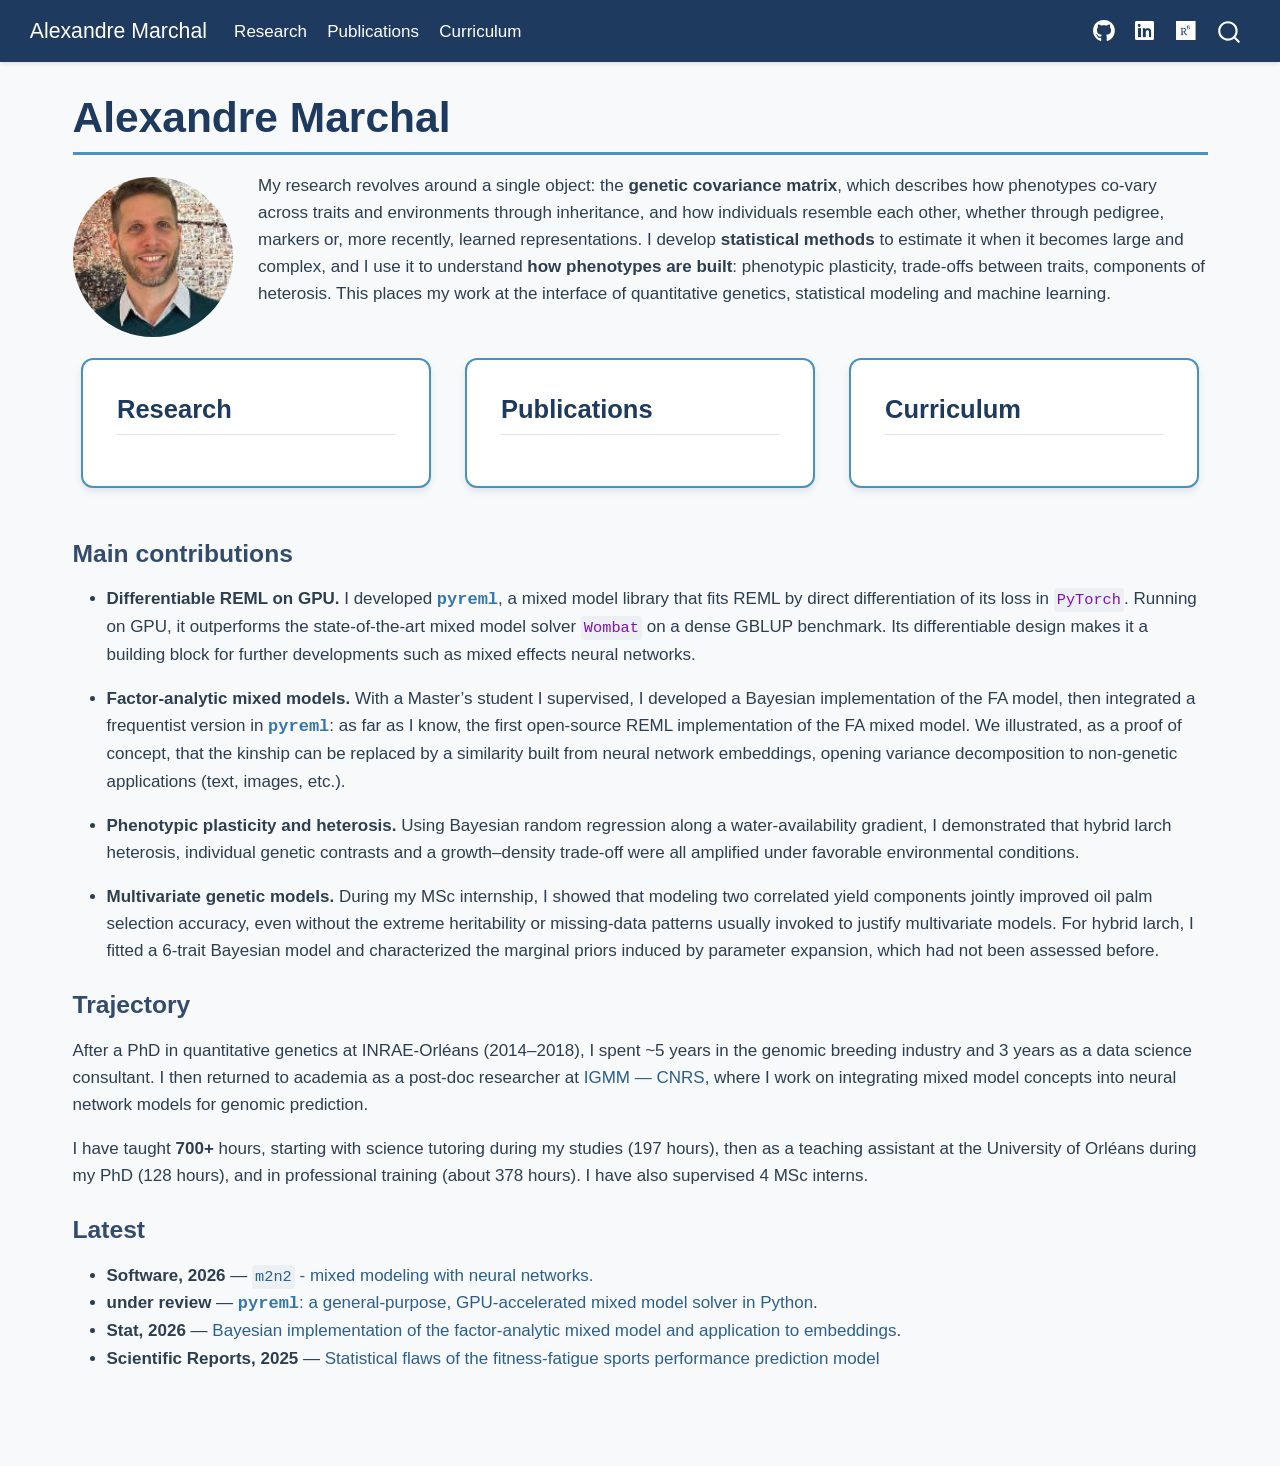
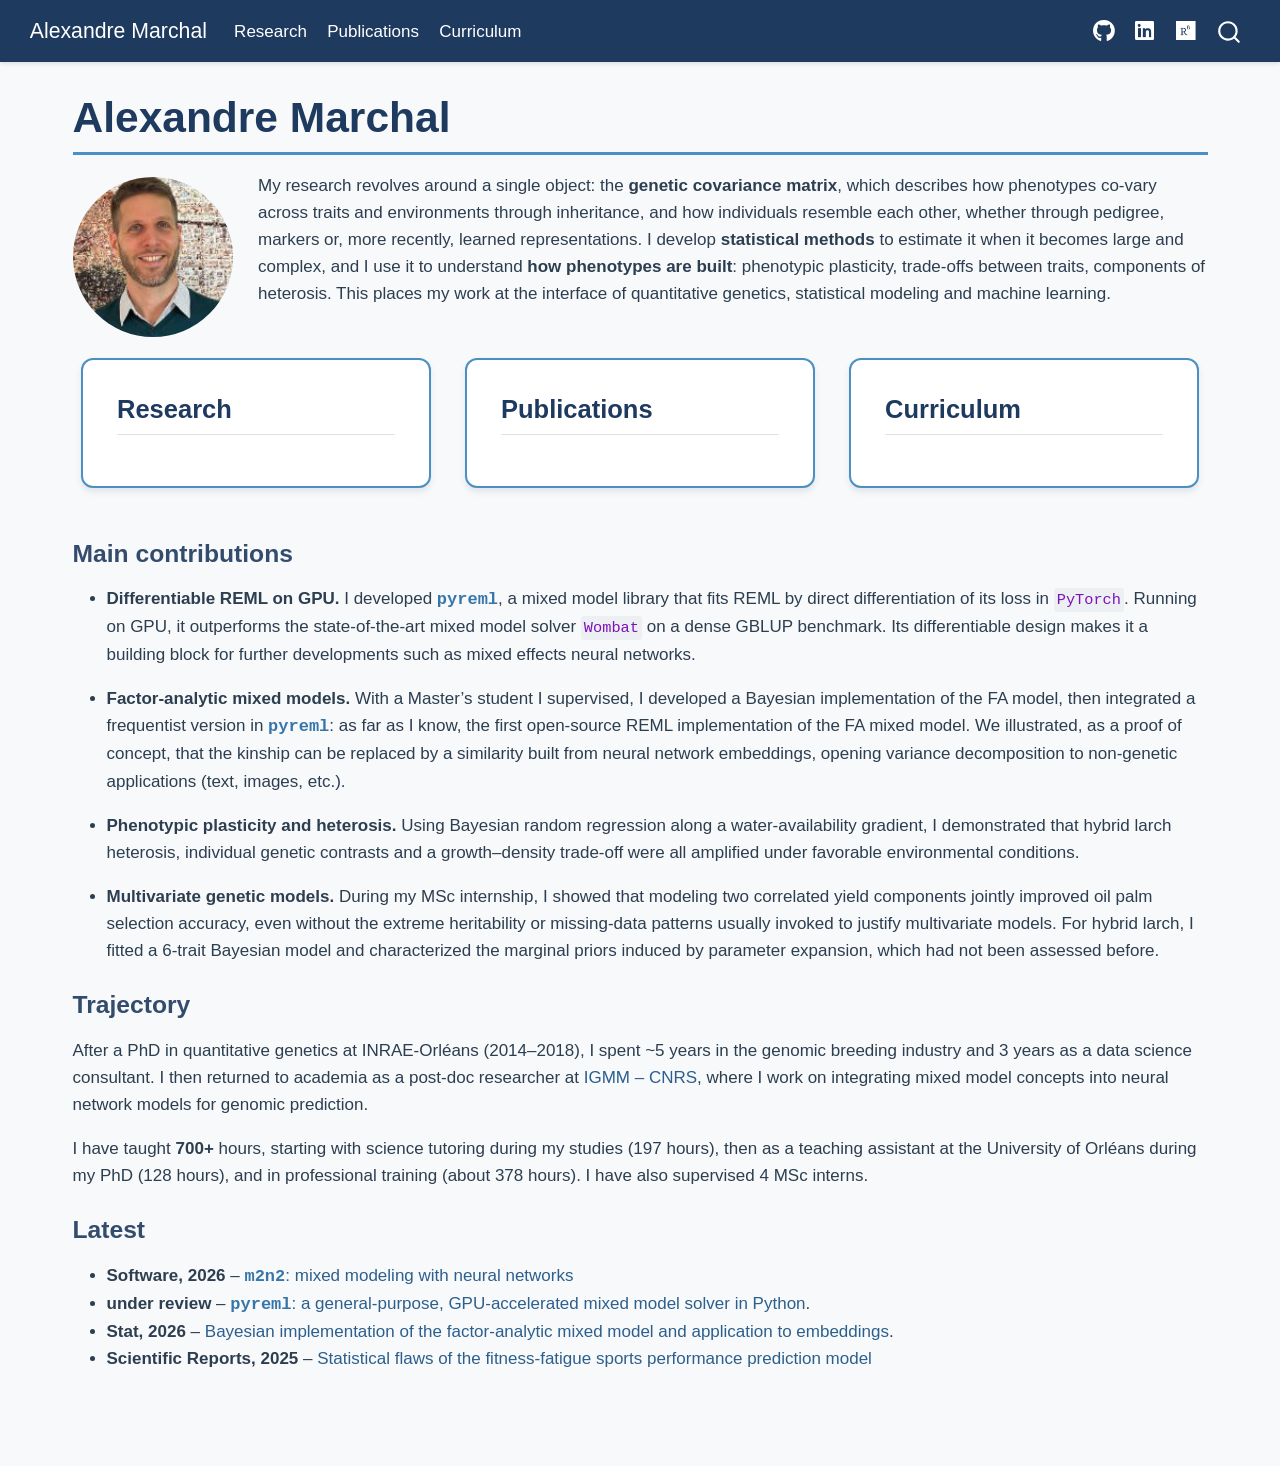
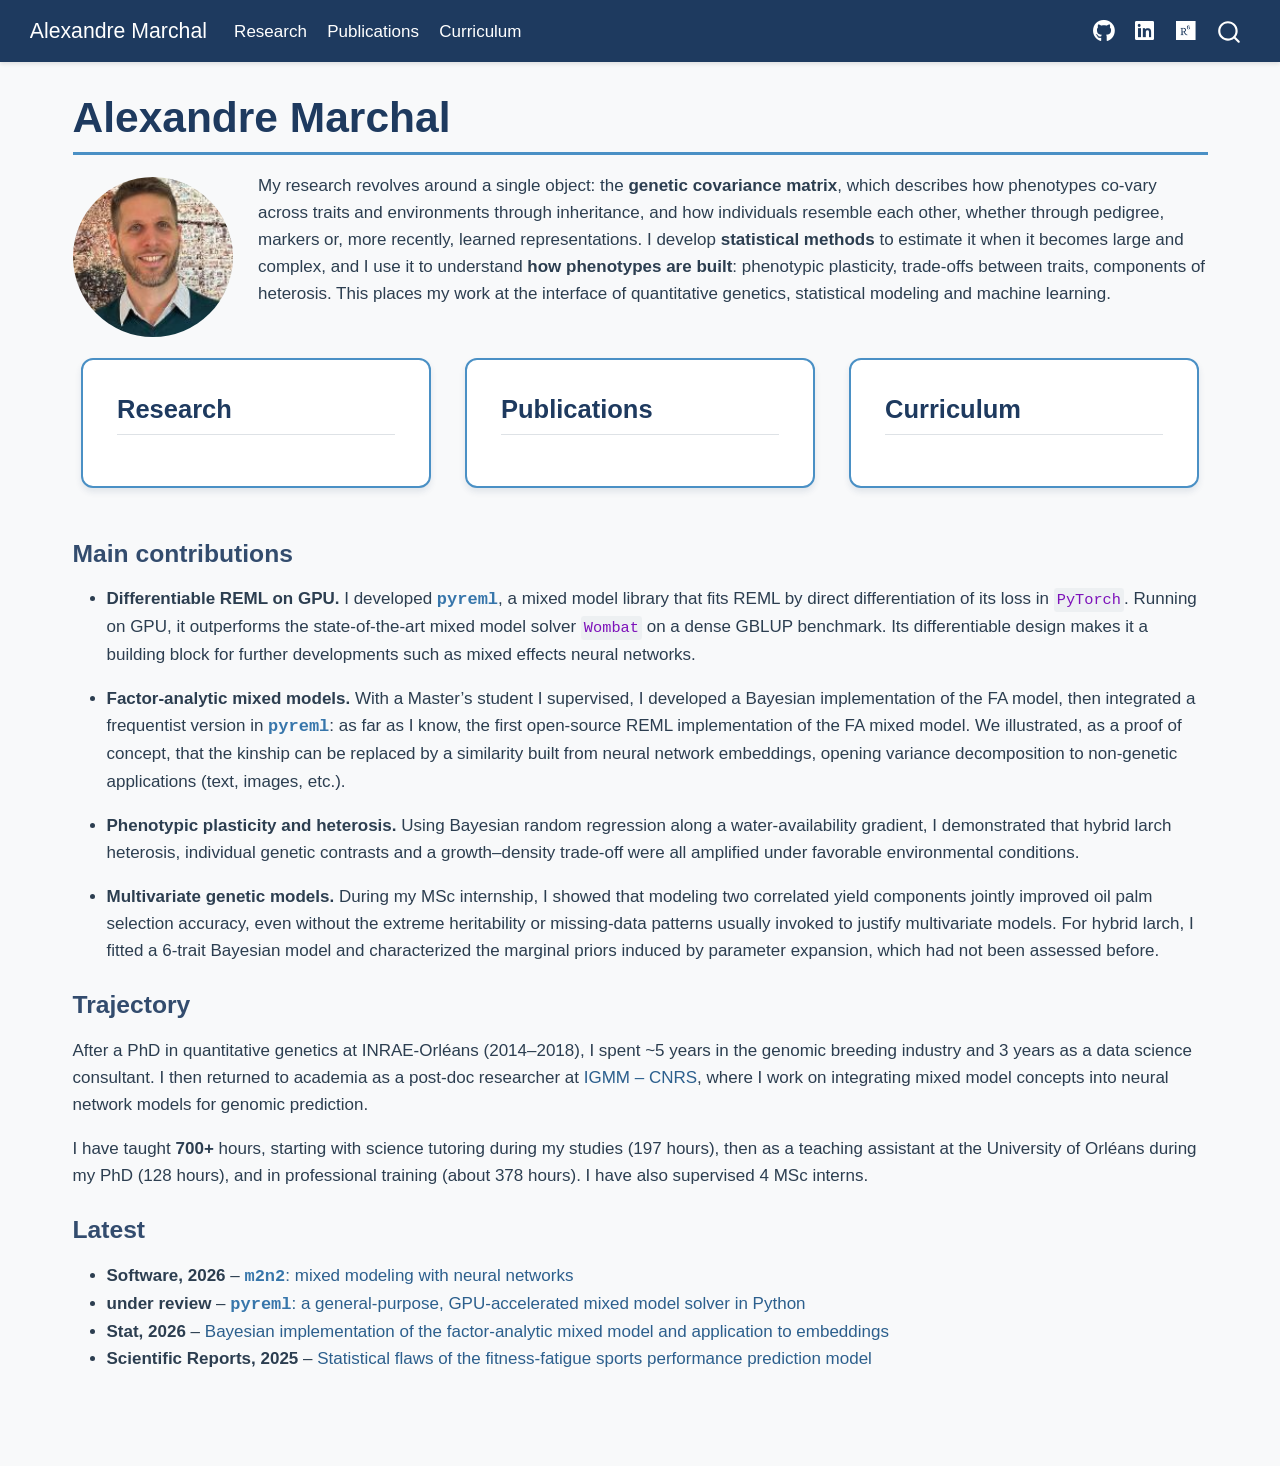
